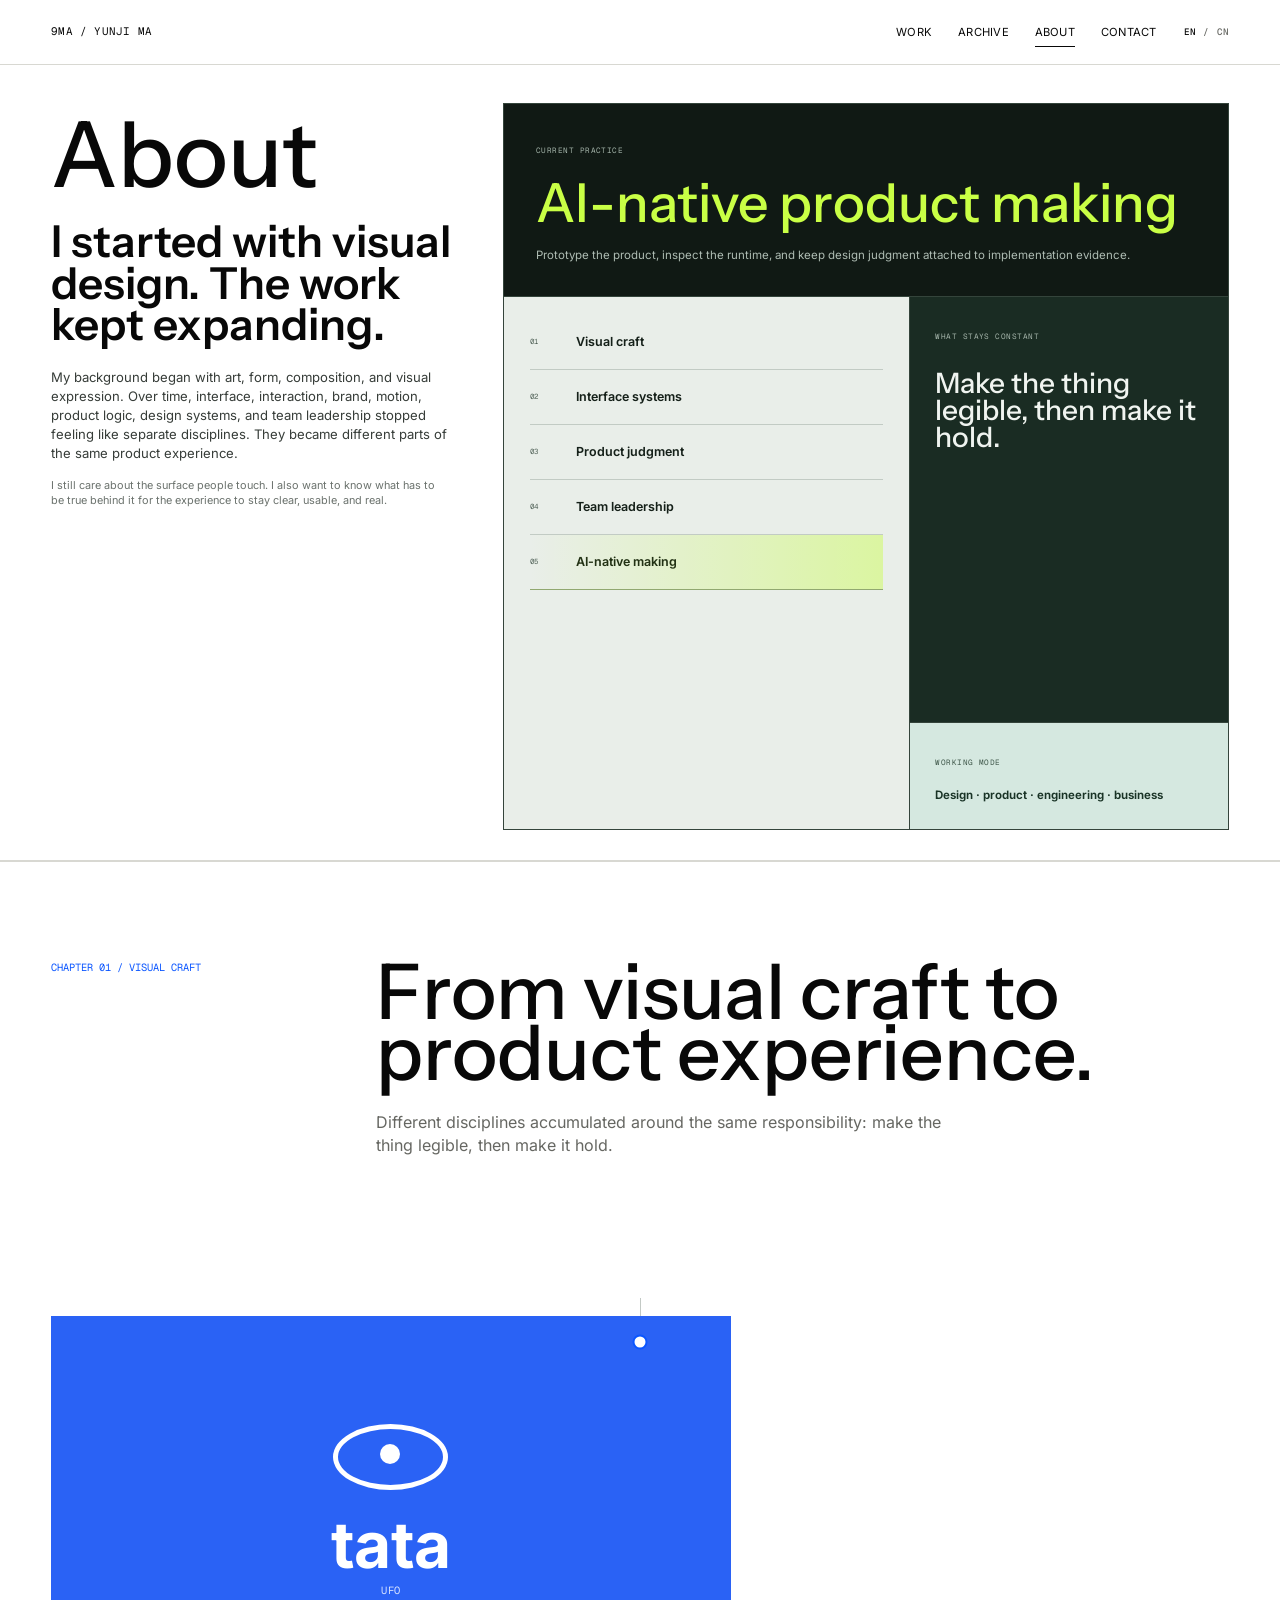
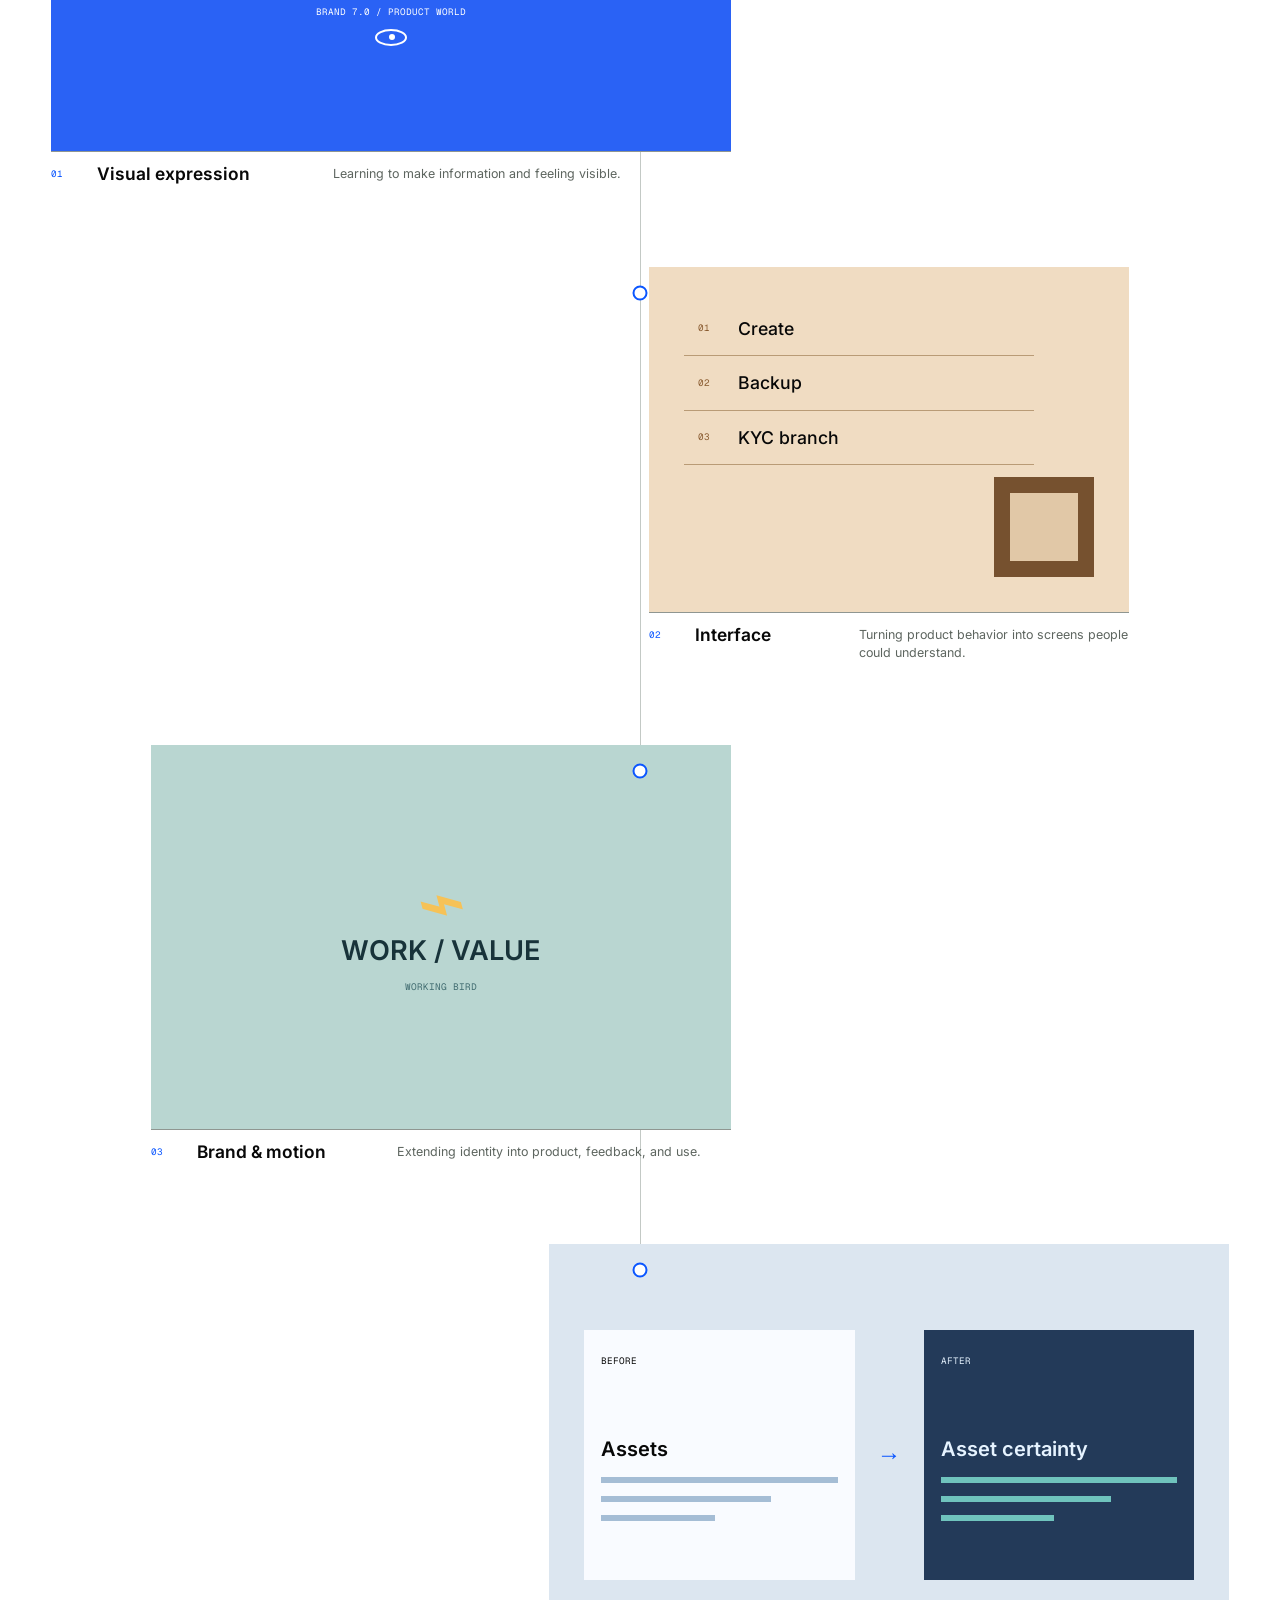
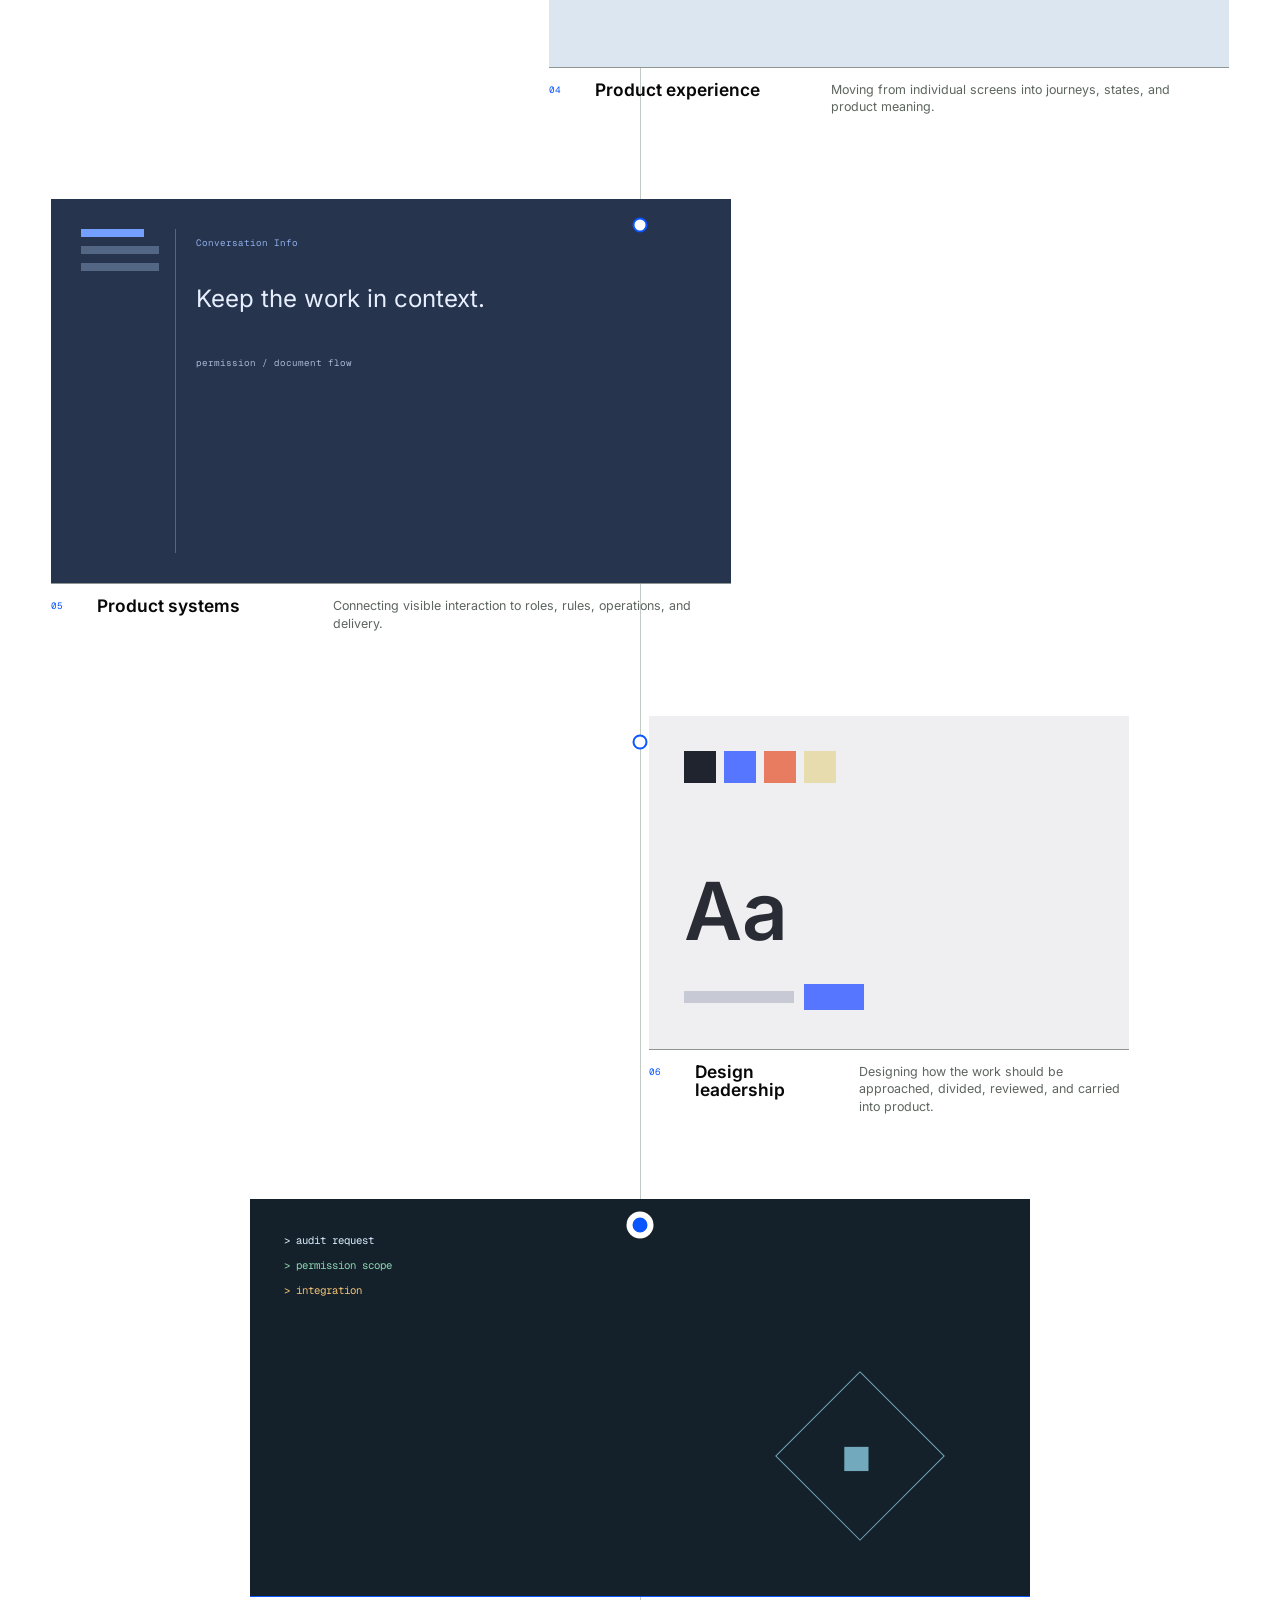
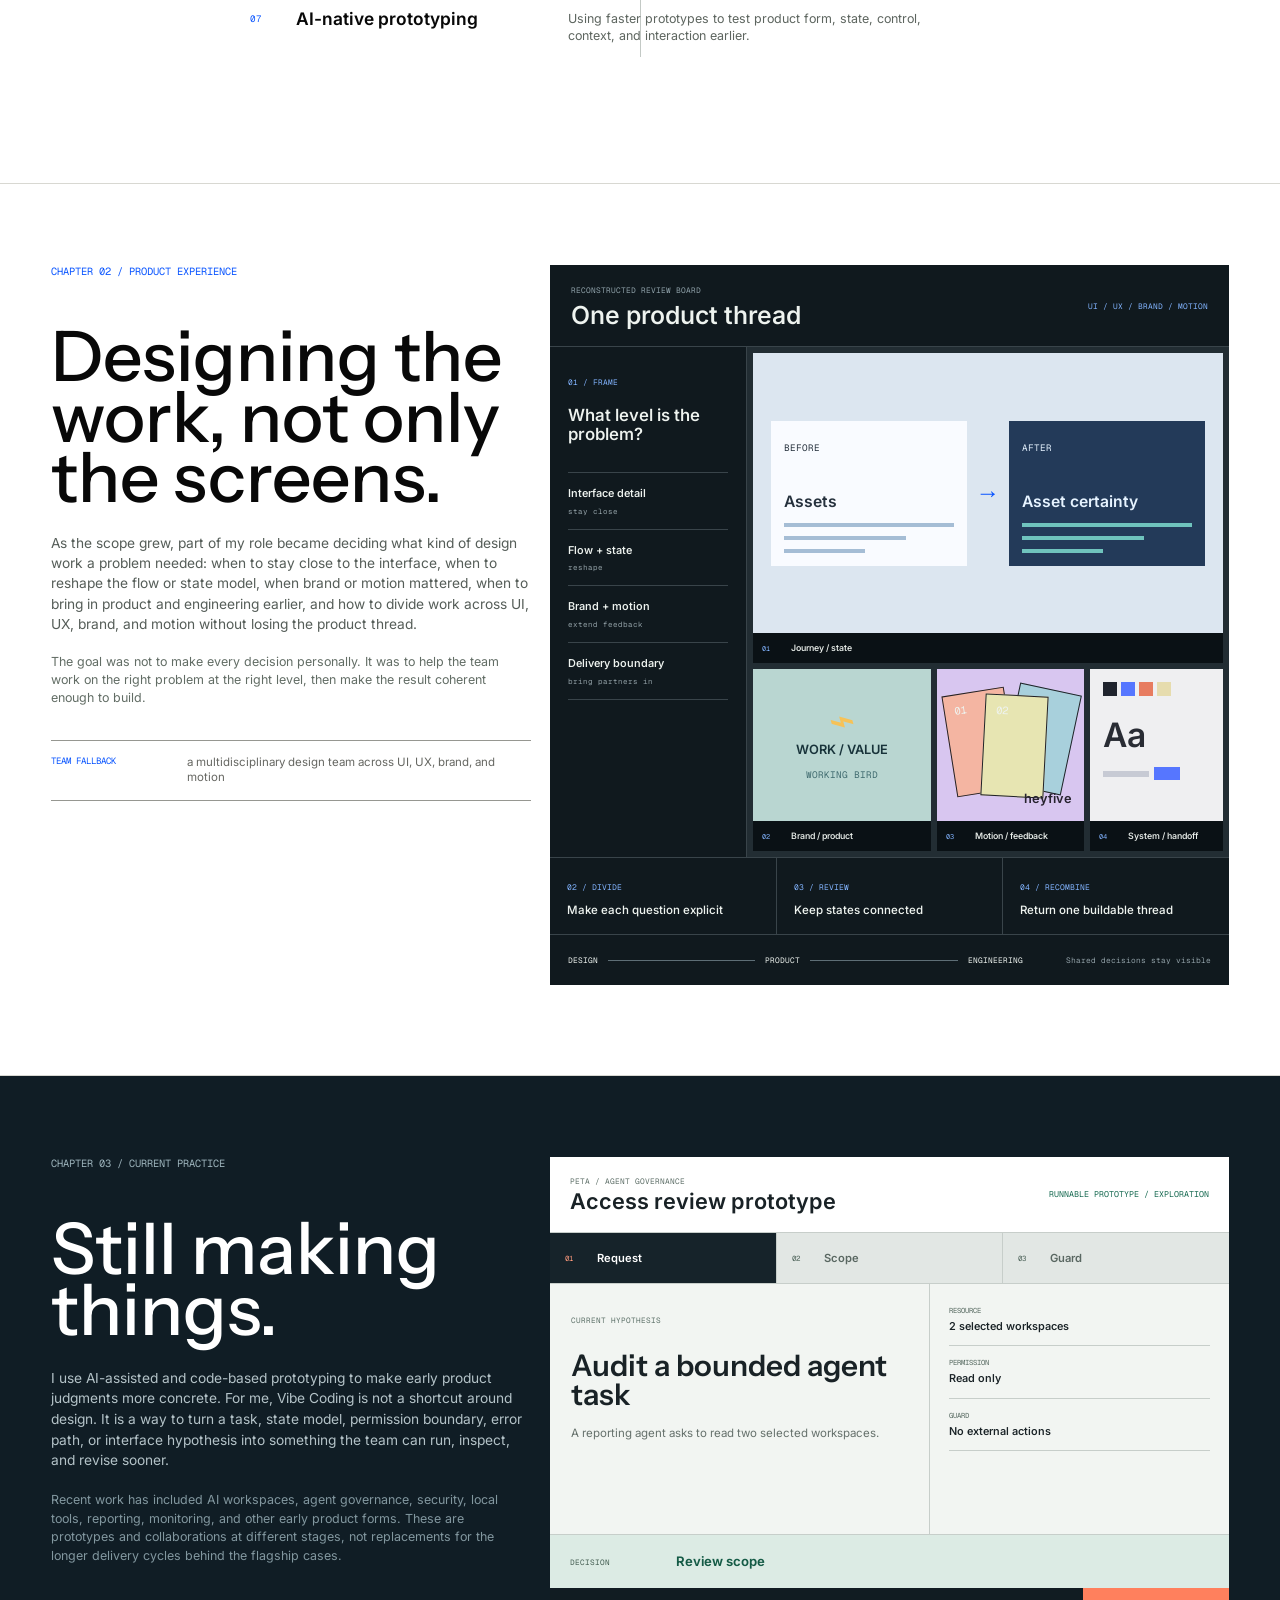
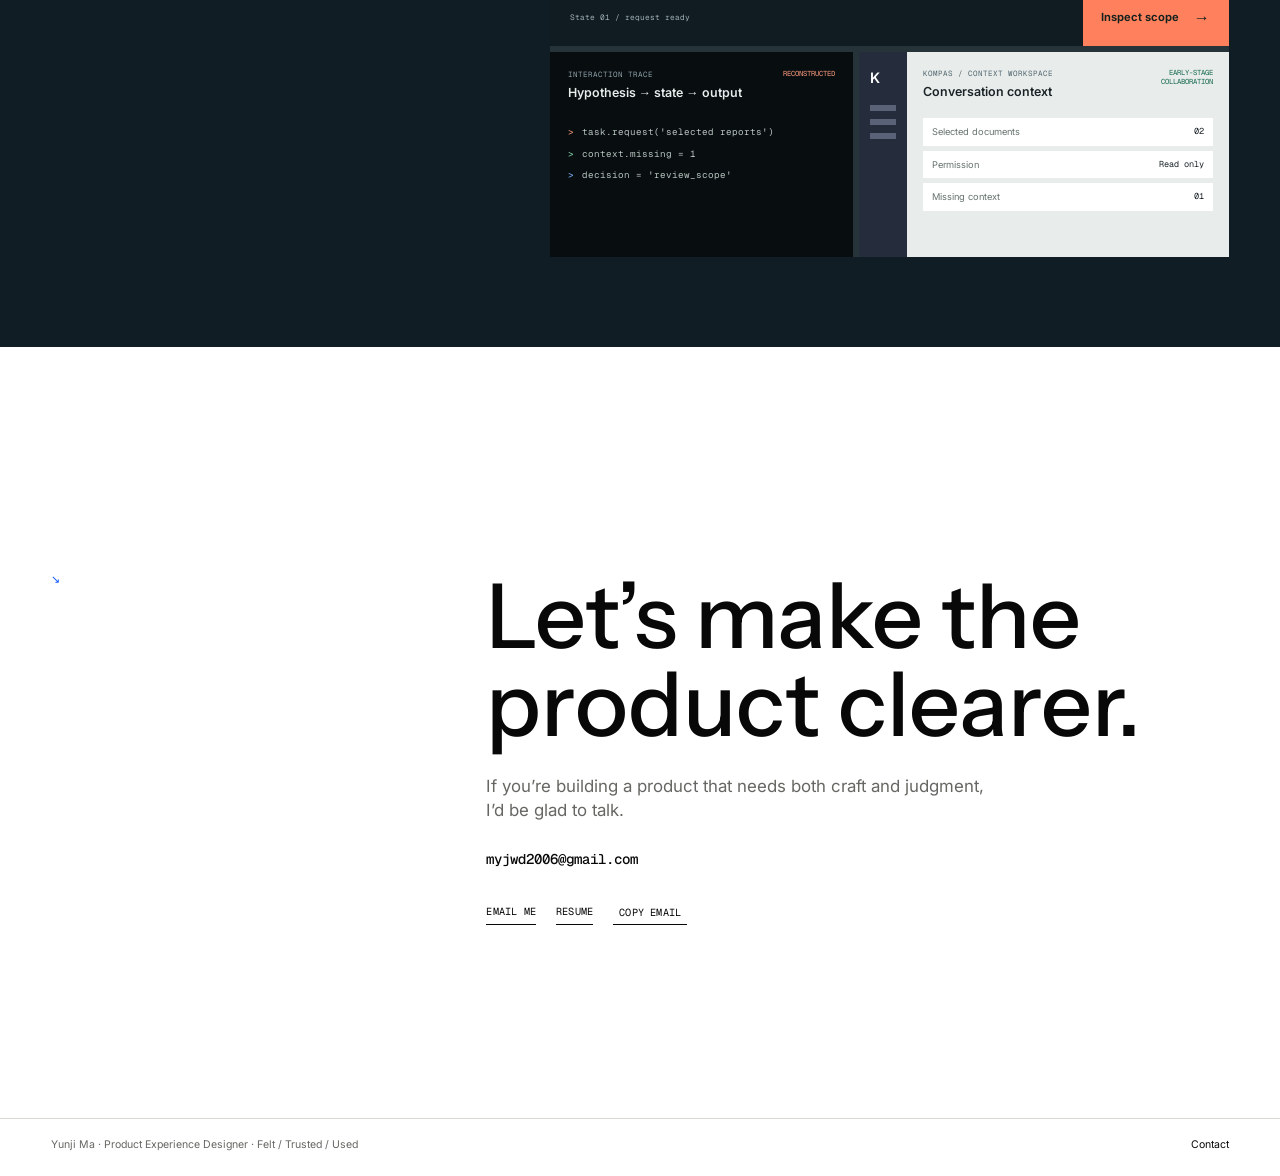
==== next/about/index.html @ ad6a9fe7 "Publish portfolio redesign preview under next" ====
<!DOCTYPE html><html lang="en" dir="ltr" data-site-locale="en"> <head><meta charset="UTF-8"><meta name="viewport" content="width=device-width, initial-scale=1"><meta name="theme-color" content="#f7f7f4"><link rel="icon" type="image/svg+xml" href="/next/favicon.svg"><meta name="description" content="From visual design to product experience, design leadership, and AI-assisted prototyping."><meta property="og:title" content="About — Yunji Ma"><meta property="og:description" content="From visual design to product experience, design leadership, and AI-assisted prototyping."><meta property="og:type" content="website"><title>About — Yunji Ma</title><style>@font-face{font-family:Instrument Sans Variable;font-style:normal;font-display:swap;font-weight:400 700;src:url(/next/_astro/instrument-sans-latin-ext-wght-normal.B5bTHO_g.woff2)format("woff2-variations");unicode-range:U+100-2BA,U+2BD-2C5,U+2C7-2CC,U+2CE-2D7,U+2DD-2FF,U+304,U+308,U+329,U+1D00-1DBF,U+1E00-1E9F,U+1EF2-1EFF,U+2020,U+20A0-20AB,U+20AD-20C0,U+2113,U+2C60-2C7F,U+A720-A7FF}@font-face{font-family:Instrument Sans Variable;font-style:normal;font-display:swap;font-weight:400 700;src:url(/next/_astro/instrument-sans-latin-wght-normal.BbzFLZTg.woff2)format("woff2-variations");unicode-range:U+??,U+131,U+152-153,U+2BB-2BC,U+2C6,U+2DA,U+2DC,U+304,U+308,U+329,U+2000-206F,U+20AC,U+2122,U+2191,U+2193,U+2212,U+2215,U+FEFF,U+FFFD}@font-face{font-family:Inter Variable;font-style:normal;font-display:swap;font-weight:100 900;src:url(/next/_astro/inter-cyrillic-ext-wght-normal.BOeWTOD4.woff2)format("woff2-variations");unicode-range:U+460-52F,U+1C80-1C8A,U+20B4,U+2DE0-2DFF,U+A640-A69F,U+FE2E-FE2F}@font-face{font-family:Inter Variable;font-style:normal;font-display:swap;font-weight:100 900;src:url(/next/_astro/inter-cyrillic-wght-normal.DqGufNeO.woff2)format("woff2-variations");unicode-range:U+301,U+400-45F,U+490-491,U+4B0-4B1,U+2116}@font-face{font-family:Inter Variable;font-style:normal;font-display:swap;font-weight:100 900;src:url(/next/_astro/inter-greek-ext-wght-normal.DlzME5K_.woff2)format("woff2-variations");unicode-range:U+1F??}@font-face{font-family:Inter Variable;font-style:normal;font-display:swap;font-weight:100 900;src:url(/next/_astro/inter-greek-wght-normal.CkhJZR-_.woff2)format("woff2-variations");unicode-range:U+370-377,U+37A-37F,U+384-38A,U+38C,U+38E-3A1,U+3A3-3FF}@font-face{font-family:Inter Variable;font-style:normal;font-display:swap;font-weight:100 900;src:url(/next/_astro/inter-vietnamese-wght-normal.CBcvBZtf.woff2)format("woff2-variations");unicode-range:U+102-103,U+110-111,U+128-129,U+168-169,U+1A0-1A1,U+1AF-1B0,U+300-301,U+303-304,U+308-309,U+323,U+329,U+1EA0-1EF9,U+20AB}@font-face{font-family:Inter Variable;font-style:normal;font-display:swap;font-weight:100 900;src:url(/next/_astro/inter-latin-ext-wght-normal.DO1Apj_S.woff2)format("woff2-variations");unicode-range:U+100-2BA,U+2BD-2C5,U+2C7-2CC,U+2CE-2D7,U+2DD-2FF,U+304,U+308,U+329,U+1D00-1DBF,U+1E00-1E9F,U+1EF2-1EFF,U+2020,U+20A0-20AB,U+20AD-20C0,U+2113,U+2C60-2C7F,U+A720-A7FF}@font-face{font-family:Inter Variable;font-style:normal;font-display:swap;font-weight:100 900;src:url(/next/_astro/inter-latin-wght-normal.Dx4kXJAl.woff2)format("woff2-variations");unicode-range:U+??,U+131,U+152-153,U+2BB-2BC,U+2C6,U+2DA,U+2DC,U+304,U+308,U+329,U+2000-206F,U+20AC,U+2122,U+2191,U+2193,U+2212,U+2215,U+FEFF,U+FFFD}
</style><link rel="stylesheet" href="/next/_astro/SiteLayout.B_uNse9B.css"></head> <body class="page page--about theme--about" data-route="about"> <a class="skip-link" href="#main-content">Skip to content</a> <header class="site-nav" data-nav> <div class="nav-inner"> <a class="nav-brand" href="/next/" data-i18n="common.brand">9MA / Yunji Ma</a> <nav class="nav-links" aria-label="Primary navigation"> <a href="/next/" data-i18n="common.nav.work"> Work </a><a href="/next/archive" data-i18n="common.nav.archive"> Archive </a><a href="/next/about" class="is-active" aria-current="page" data-i18n="common.nav.about"> About </a><a href="/next/#contact" data-i18n="common.nav.contact"> Contact </a> </nav> <div class="nav-tools"> <div class="locale-switch" role="group" aria-label="Language" data-i18n-aria-label="common.actions.language"> <button type="button" data-locale="en" aria-pressed="true" aria-label="EN · Switch to English" data-i18n-aria-label="common.actions.switchToEnglish">EN</button> <span aria-hidden="true">/</span> <button type="button" data-locale="cn" aria-pressed="false" aria-label="CN · Switch to Chinese" data-i18n-aria-label="common.actions.switchToChinese">CN</button> </div> <button class="menu-toggle" type="button" aria-expanded="false" aria-controls="mobile-menu" aria-label="Open menu" data-menu-toggle data-i18n-aria-label="common.actions.openMenu"> <span></span><span></span> </button> </div> </div> <div class="mobile-menu" id="mobile-menu" hidden data-mobile-menu> <nav aria-label="Mobile navigation"> <a href="/next/" data-i18n="common.nav.work">Work</a><a href="/next/archive" data-i18n="common.nav.archive">Archive</a><a href="/next/about" data-i18n="common.nav.about">About</a><a href="/next/#contact" data-i18n="common.nav.contact">Contact</a> </nav> </div> </header> <main id="main-content">  <header class="about-opening about-opening--evidence"> <div class="about-opening-title"> <h1 data-i18n="about.opening.title"><span class data-i18n="about.opening.title">About</span></h1> </div> <div class="about-opening-copy"> <h2 data-i18n="about.opening.headline">I started with visual design. The work kept expanding.</h2> <p data-i18n="about.opening.body">My background began with art, form, composition, and visual expression. Over time, interface, interaction, brand, motion, product logic, design systems, and team leadership stopped feeling like separate disciplines. They became different parts of the same product experience.</p> <p data-i18n="about.opening.secondary">I still care about the surface people touch. I also want to know what has to be true behind it for the experience to stay clear, usable, and real.</p> </div> <div class="about-opening-art about-practice-map" aria-label="Practice evolution and current working focus"> <header> <span data-recon-label data-recon-en="CURRENT PRACTICE" data-recon-cn="当前实践">CURRENT PRACTICE</span> <strong data-recon-label data-recon-en="AI-native product making" data-recon-cn="AI 原生产品实践">AI-native product making</strong> <p data-recon-label data-recon-en="Prototype the product, inspect the runtime, and keep design judgment attached to implementation evidence." data-recon-cn="把产品做成可运行原型，在真实 runtime 中检查，并让设计判断始终连接到实现证据。">Prototype the product, inspect the runtime, and keep design judgment attached to implementation evidence.</p> </header> <ol class="about-practice-axis"> <li><span>01</span><b data-recon-label data-recon-en="Visual craft" data-recon-cn="视觉工艺">Visual craft</b></li> <li><span>02</span><b data-recon-label data-recon-en="Interface systems" data-recon-cn="界面系统">Interface systems</b></li> <li><span>03</span><b data-recon-label data-recon-en="Product judgment" data-recon-cn="产品判断">Product judgment</b></li> <li><span>04</span><b data-recon-label data-recon-en="Team leadership" data-recon-cn="团队协作">Team leadership</b></li> <li><span>05</span><b data-recon-label data-recon-en="AI-native making" data-recon-cn="AI 原生实践">AI-native making</b></li> </ol> <section class="about-practice-constant"><span data-recon-label data-recon-en="WHAT STAYS CONSTANT" data-recon-cn="始终不变的部分">WHAT STAYS CONSTANT</span><strong data-recon-label data-recon-en="Make the thing legible, then make it hold." data-recon-cn="先让事情变得清楚，再让它真正成立。">Make the thing legible, then make it hold.</strong></section> <section class="about-practice-collaboration"><span data-recon-label data-recon-en="WORKING MODE" data-recon-cn="工作方式">WORKING MODE</span><p data-recon-label data-recon-en="Design · product · engineering · business" data-recon-cn="设计 · 产品 · 工程 · 业务">Design · product · engineering · business</p></section> </div> </header> <section class="about-chapter about-path-chapter" aria-labelledby="about-path-title" data-evidence-id="ABOUT-E01-VISUAL-CRAFT" data-priority="P1"> <div class="about-chapter-label" data-recon-label data-recon-en="Chapter 01 / Visual craft" data-recon-cn="第 01 章 / 视觉工艺">Chapter 01 / Visual craft</div> <div class="about-path-intro"> <h2 id="about-path-title" data-i18n="about.path.headline">From visual craft to product experience.</h2> <p data-recon-label data-recon-en="Different disciplines accumulated around the same responsibility: make the thing legible, then make it hold." data-recon-cn="不同能力最终汇聚到同一个责任：先让事情变得清楚，再让它真正成立。">Different disciplines accumulated around the same responsibility: make the thing legible, then make it hold.</p> </div> <ol class="about-path-sequence" aria-label="Design path" tabindex="0"> <li class="about-path-step about-path-step--expression" data-about-path-step> <figure class="about-path-figure" data-evidence-id="ABOUT-PATH-01" data-priority="P1"> <div class="about-path-media"> <div class="archive-visual archive-visual--tata"><div class="tata-sun"></div><div class="tata-wordmark">tata<span>UFO</span></div><div class="tata-caption">brand 7.0 / product world</div><div class="tata-eye"></div></div>          </div> <figcaption class="about-path-caption"> <span>01</span> <strong data-i18n="about.path.nodes.0.title">Visual expression</strong> <p data-i18n="about.path.nodes.0.line">Learning to make information and feeling visible.</p> </figcaption> </figure> </li><li class="about-path-step about-path-step--interface" data-about-path-step> <figure class="about-path-figure" data-evidence-id="ABOUT-PATH-02" data-priority="P1"> <div class="about-path-media">    <div class="archive-visual archive-visual--acorn"><div class="acorn-step"><span>01</span><b>Create</b></div><div class="acorn-step"><span>02</span><b>Backup</b></div><div class="acorn-step"><span>03</span><b>KYC branch</b></div><div class="acorn-qr"></div></div>       </div> <figcaption class="about-path-caption"> <span>02</span> <strong data-i18n="about.path.nodes.1.title">Interface</strong> <p data-i18n="about.path.nodes.1.line">Turning product behavior into screens people could understand.</p> </figcaption> </figure> </li><li class="about-path-step about-path-step--brand" data-about-path-step> <figure class="about-path-figure" data-evidence-id="ABOUT-PATH-03" data-priority="P1"> <div class="about-path-media">     <div class="archive-visual archive-visual--workbox"><div class="bird-shape">⌁</div><strong>WORK / VALUE</strong><small>Working Bird</small></div>      </div> <figcaption class="about-path-caption"> <span>03</span> <strong data-i18n="about.path.nodes.2.title">Brand &amp; motion</strong> <p data-i18n="about.path.nodes.2.line">Extending identity into product, feedback, and use.</p> </figcaption> </figure> </li><li class="about-path-step about-path-step--experience" data-about-path-step> <figure class="about-path-figure" data-evidence-id="ABOUT-PATH-04" data-priority="P1"> <div class="about-path-media">   <div class="archive-visual archive-visual--tigris"><div class="tigris-panel tigris-panel--before"><span>BEFORE</span><b>Assets</b><i></i><i></i><i></i></div><div class="tigris-arrow">→</div><div class="tigris-panel tigris-panel--after"><span>AFTER</span><b>Asset certainty</b><i></i><i></i><i></i></div></div>        </div> <figcaption class="about-path-caption"> <span>04</span> <strong data-i18n="about.path.nodes.3.title">Product experience</strong> <p data-i18n="about.path.nodes.3.line">Moving from individual screens into journeys, states, and product meaning.</p> </figcaption> </figure> </li><li class="about-path-step about-path-step--systems" data-about-path-step> <figure class="about-path-figure" data-evidence-id="ABOUT-PATH-05" data-priority="P1"> <div class="about-path-media">         <div class="archive-visual archive-visual--kompas"><aside><i></i><i></i><i></i></aside><div><span>Conversation Info</span><p>Keep the work in context.</p><b>permission / document flow</b></div></div>  </div> <figcaption class="about-path-caption"> <span>05</span> <strong data-i18n="about.path.nodes.4.title">Product systems</strong> <p data-i18n="about.path.nodes.4.line">Connecting visible interaction to roles, rules, operations, and delivery.</p> </figcaption> </figure> </li><li class="about-path-step about-path-step--leadership" data-about-path-step> <figure class="about-path-figure" data-evidence-id="ABOUT-PATH-06" data-priority="P1"> <div class="about-path-media">        <div class="archive-visual archive-visual--ds"><div class="ds-swatches"><i></i><i></i><i></i><i></i></div><strong>Aa</strong><div class="ds-component"><span></span><b></b></div></div>   </div> <figcaption class="about-path-caption"> <span>06</span> <strong data-i18n="about.path.nodes.5.title">Design leadership</strong> <p data-i18n="about.path.nodes.5.line">Designing how the work should be approached, divided, reviewed, and carried into product.</p> </figcaption> </figure> </li><li class="about-path-step about-path-step--prototype" data-about-path-step> <figure class="about-path-figure" data-evidence-id="ABOUT-PATH-07" data-priority="P1"> <div class="about-path-media">          <div class="archive-visual archive-visual--peta"><div class="peta-code"><span>&gt; audit request</span><span>&gt; permission scope</span><span>&gt; integration</span></div><div class="peta-shield">◆</div></div> </div> <figcaption class="about-path-caption"> <span>07</span> <strong data-i18n="about.path.nodes.6.title">AI-native prototyping</strong> <p data-i18n="about.path.nodes.6.line">Using faster prototypes to test product form, state, control, context, and interaction earlier.</p> </figcaption> </figure> </li> </ol> </section> <section class="about-chapter about-leadership-chapter" aria-labelledby="about-leadership-title" data-evidence-id="ABOUT-E02-PRODUCT-LEADERSHIP" data-priority="P1"> <div class="about-chapter-label" data-recon-label data-recon-en="Chapter 02 / Product experience" data-recon-cn="第 02 章 / 产品体验">Chapter 02 / Product experience</div> <div class="about-leadership-copy"> <h2 id="about-leadership-title" data-i18n="about.leadership.headline">Designing the work, not only the screens.</h2> <p data-i18n="about.leadership.body">As the scope grew, part of my role became deciding what kind of design work a problem needed: when to stay close to the interface, when to reshape the flow or state model, when brand or motion mattered, when to bring in product and engineering earlier, and how to divide work across UI, UX, brand, and motion without losing the product thread.</p> <p data-i18n="about.leadership.secondary">The goal was not to make every decision personally. It was to help the team work on the right problem at the right level, then make the result coherent enough to build.</p> <div class="about-leadership-note"><span data-recon-label data-recon-en="TEAM FALLBACK" data-recon-cn="团队说明">TEAM FALLBACK</span><p data-i18n="about.leadership.teamFallback">a multidisciplinary design team across UI, UX, brand, and motion</p></div> </div> <figure class="about-leadership-board" aria-labelledby="about-leadership-board-title" data-evidence-id="ABOUT-LEADERSHIP-BOARD" data-priority="P1"> <figcaption class="leadership-board-head"> <span data-recon-label data-recon-en="Reconstructed review board" data-recon-cn="重构评审工作台">Reconstructed review board</span> <strong id="about-leadership-board-title" data-recon-label data-recon-en="One product thread" data-recon-cn="一条产品主线">One product thread</strong> <small>UI / UX / BRAND / MOTION</small> </figcaption> <div class="leadership-board-main"> <aside class="leadership-question-levels"> <span data-recon-label data-recon-en="01 / FRAME" data-recon-cn="01 / 界定">01 / FRAME</span> <strong data-recon-label data-recon-en="What level is the problem?" data-recon-cn="问题发生在哪个层级？">What level is the problem?</strong> <ol> <li><b data-recon-label data-recon-en="Interface detail" data-recon-cn="界面细节">Interface detail</b><small data-recon-label data-recon-en="stay close" data-recon-cn="贴近界面">stay close</small></li> <li><b data-recon-label data-recon-en="Flow + state" data-recon-cn="流程与状态">Flow + state</b><small data-recon-label data-recon-en="reshape" data-recon-cn="重新塑造">reshape</small></li> <li><b data-recon-label data-recon-en="Brand + motion" data-recon-cn="品牌与动效">Brand + motion</b><small data-recon-label data-recon-en="extend feedback" data-recon-cn="延展反馈">extend feedback</small></li> <li><b data-recon-label data-recon-en="Delivery boundary" data-recon-cn="交付边界">Delivery boundary</b><small data-recon-label data-recon-en="bring partners in" data-recon-cn="让协作方加入">bring partners in</small></li> </ol> </aside> <div class="leadership-review-canvas" aria-label="Selected reconstructed cross-discipline evidence" tabindex="0"> <figure class="leadership-sample leadership-sample--journey">   <div class="archive-visual archive-visual--tigris"><div class="tigris-panel tigris-panel--before"><span>BEFORE</span><b>Assets</b><i></i><i></i><i></i></div><div class="tigris-arrow">→</div><div class="tigris-panel tigris-panel--after"><span>AFTER</span><b>Asset certainty</b><i></i><i></i><i></i></div></div>        <figcaption> <span>01</span> <strong data-recon-label data-recon-en="Journey / state" data-recon-cn="旅程 / 状态">Journey / state</strong> </figcaption> </figure><figure class="leadership-sample leadership-sample--brand">     <div class="archive-visual archive-visual--workbox"><div class="bird-shape">⌁</div><strong>WORK / VALUE</strong><small>Working Bird</small></div>      <figcaption> <span>02</span> <strong data-recon-label data-recon-en="Brand / product" data-recon-cn="品牌 / 产品">Brand / product</strong> </figcaption> </figure><figure class="leadership-sample leadership-sample--motion">  <div class="archive-visual archive-visual--heyfive"><div class="hf-frame hf-frame--one"><span>01</span></div><div class="hf-frame hf-frame--two"><span>02</span></div><div class="hf-frame hf-frame--three"><span>03</span></div><strong>heyfive</strong></div>         <figcaption> <span>03</span> <strong data-recon-label data-recon-en="Motion / feedback" data-recon-cn="动效 / 反馈">Motion / feedback</strong> </figcaption> </figure><figure class="leadership-sample leadership-sample--system">        <div class="archive-visual archive-visual--ds"><div class="ds-swatches"><i></i><i></i><i></i><i></i></div><strong>Aa</strong><div class="ds-component"><span></span><b></b></div></div>   <figcaption> <span>04</span> <strong data-recon-label data-recon-en="System / handoff" data-recon-cn="系统 / 交付">System / handoff</strong> </figcaption> </figure> </div> </div> <div class="leadership-decision-rail"> <div><span data-recon-label data-recon-en="02 / DIVIDE" data-recon-cn="02 / 拆分">02 / DIVIDE</span><strong data-recon-label data-recon-en="Make each question explicit" data-recon-cn="让每个问题清楚可见">Make each question explicit</strong></div> <div><span data-recon-label data-recon-en="03 / REVIEW" data-recon-cn="03 / 评审">03 / REVIEW</span><strong data-recon-label data-recon-en="Keep states connected" data-recon-cn="保持状态之间的联系">Keep states connected</strong></div> <div><span data-recon-label data-recon-en="04 / RECOMBINE" data-recon-cn="04 / 重组">04 / RECOMBINE</span><strong data-recon-label data-recon-en="Return one buildable thread" data-recon-cn="回到一条可构建主线">Return one buildable thread</strong></div> </div> <div class="leadership-handoff-rail"> <span>DESIGN</span><i></i><span>PRODUCT</span><i></i><span>ENGINEERING</span> <small data-recon-label data-recon-en="Shared decisions stay visible" data-recon-cn="共同决策保持可见">Shared decisions stay visible</small> </div> </figure> </section> <section class="about-chapter about-current about-current-chapter" aria-labelledby="about-current-title" data-evidence-id="ABOUT-E03-CURRENT" data-priority="P1"> <div class="about-chapter-label" data-recon-label data-recon-en="Chapter 03 / Current practice" data-recon-cn="第 03 章 / 当前实践">Chapter 03 / Current practice</div> <div class="about-current-copy"> <h2 id="about-current-title" data-i18n="about.current.headline">Still making things.</h2> <p data-i18n="about.current.body">I use AI-assisted and code-based prototyping to make early product judgments more concrete. For me, Vibe Coding is not a shortcut around design. It is a way to turn a task, state model, permission boundary, error path, or interface hypothesis into something the team can run, inspect, and revise sooner.</p> <p data-i18n="about.current.secondary">Recent work has included AI workspaces, agent governance, security, local tools, reporting, monitoring, and other early product forms. These are prototypes and collaborations at different stages, not replacements for the longer delivery cycles behind the flagship cases.</p> </div> <div class="about-current-lab" data-about-current-root data-prototype-state="request" data-evidence-id="ABOUT-CURRENT-LAB" data-priority="P1"> <section class="current-prototype" aria-labelledby="current-prototype-title"> <header class="current-prototype-head"> <div> <span data-recon-label data-recon-en="PETA / AGENT GOVERNANCE" data-recon-cn="PETA / AGENT 治理">PETA / AGENT GOVERNANCE</span> <strong id="current-prototype-title" data-recon-label data-recon-en="Access review prototype" data-recon-cn="访问审查原型">Access review prototype</strong> </div> <small data-recon-label data-recon-en="RUNNABLE PROTOTYPE / EXPLORATION" data-recon-cn="可运行原型 / 探索阶段">RUNNABLE PROTOTYPE / EXPLORATION</small> </header> <div class="current-prototype-tabs" role="tablist" aria-label="Prototype state"> <button type="button" role="tab" class="is-active" aria-selected="true" aria-controls="about-current-prototype-panel" tabindex="0" data-current-state="request"> <span>01</span> <strong data-recon-label data-recon-en="Request" data-recon-cn="请求">Request</strong> </button><button type="button" role="tab" aria-selected="false" aria-controls="about-current-prototype-panel" tabindex="-1" data-current-state="scope"> <span>02</span> <strong data-recon-label data-recon-en="Scope" data-recon-cn="范围">Scope</strong> </button><button type="button" role="tab" aria-selected="false" aria-controls="about-current-prototype-panel" tabindex="-1" data-current-state="guard"> <span>03</span> <strong data-recon-label data-recon-en="Guard" data-recon-cn="守卫">Guard</strong> </button> </div> <div class="current-prototype-panel" id="about-current-prototype-panel" role="tabpanel" aria-live="polite"> <div class="current-prototype-summary"> <span data-recon-label data-recon-en="CURRENT HYPOTHESIS" data-recon-cn="当前假设">CURRENT HYPOTHESIS</span> <h3 data-current-title>Audit a bounded agent task</h3> <p data-current-body>A reporting agent asks to read two selected workspaces.</p> </div> <dl class="current-prototype-ledger"> <div><dt data-recon-label data-recon-en="RESOURCE" data-recon-cn="资源">RESOURCE</dt><dd data-current-resource>2 selected workspaces</dd></div> <div><dt data-recon-label data-recon-en="PERMISSION" data-recon-cn="权限">PERMISSION</dt><dd data-current-permission>Read only</dd></div> <div><dt data-recon-label data-recon-en="GUARD" data-recon-cn="守卫">GUARD</dt><dd data-current-guard>No external actions</dd></div> </dl> <div class="current-prototype-decision"> <span data-recon-label data-recon-en="DECISION" data-recon-cn="决策">DECISION</span> <strong data-current-verdict>Review scope</strong> </div> </div> <footer class="current-prototype-action"> <span data-current-status data-recon-label data-recon-en="State 01 / request ready" data-recon-cn="状态 01 / 请求就绪">State 01 / request ready</span> <button type="button" data-current-run> <span data-current-action>Inspect scope</span> <b aria-hidden="true">→</b> </button> </footer> </section> <section class="current-trace" aria-labelledby="current-trace-title"> <header> <div><span data-recon-label data-recon-en="INTERACTION TRACE" data-recon-cn="交互轨迹">INTERACTION TRACE</span><strong id="current-trace-title" data-recon-label data-recon-en="Hypothesis → state → output" data-recon-cn="假设 → 状态 → 输出">Hypothesis → state → output</strong></div> <small data-recon-label data-recon-en="RECONSTRUCTED" data-recon-cn="重构证据">RECONSTRUCTED</small> </header> <code> <span data-current-trace="0">task.request(&#39;selected reports&#39;)</span> <span data-current-trace="1">context.missing = 1</span> <span data-current-trace="2">decision = &#39;review_scope&#39;</span> </code> </section> <section class="current-workspace" aria-labelledby="current-workspace-title"> <aside aria-hidden="true"><b>K</b><i></i><i></i><i></i></aside> <div class="current-workspace-main"> <header> <div><span>KOMPAS / CONTEXT WORKSPACE</span><strong id="current-workspace-title" data-recon-label data-recon-en="Conversation context" data-recon-cn="对话上下文">Conversation context</strong></div> <small data-recon-label data-recon-en="EARLY-STAGE COLLABORATION" data-recon-cn="早期协作">EARLY-STAGE COLLABORATION</small> </header> <dl> <div><dt data-recon-label data-recon-en="Selected documents" data-recon-cn="已选择文档">Selected documents</dt><dd>02</dd></div> <div><dt data-recon-label data-recon-en="Permission" data-recon-cn="权限">Permission</dt><dd data-recon-label data-recon-en="Read only" data-recon-cn="仅可读取">Read only</dd></div> <div><dt data-recon-label data-recon-en="Missing context" data-recon-cn="缺失上下文">Missing context</dt><dd>01</dd></div> </dl> </div> </section> </div> </section> <div class="about-contact"><section class="contact-section" id="contact" aria-labelledby="contact-title"> <div class="contact-mark" aria-hidden="true">↘</div> <div class="contact-content"> <h2 id="contact-title"><span class="contact-title-copy"><span class data-i18n="home.contact.title">Let’s make the product clearer.</span></span><span class="contact-title-narrow-cn" aria-hidden="true"><span>如果这些工作</span><span>与你正在做的</span><span>产品有关，</span><span>欢迎联系我。</span></span></h2> <p><span class data-i18n="home.contact.body">If you’re building a product that needs both craft and judgment, I’d be glad to talk.</span></p> <a class="contact-email-value" href="mailto:myjwd2006@gmail.com" data-contact-email>myjwd2006@gmail.com</a> <div class="contact-actions"> <a class="text-link" href="mailto:myjwd2006@gmail.com" data-contact-email><span class data-i18n="common.actions.emailMe">Email me</span></a> <a class="text-link" href="/next/resume/Yunji-Ma-Resume.pdf" data-resume-link target="_blank" rel="noreferrer"><span class data-i18n="common.actions.resume">Resume</span></a> <button class="text-link" type="button" data-copy-email data-copy-default-en="Copy email" data-copy-default-cn="复制邮箱" data-copy-success-en="Email copied" data-copy-success-cn="邮箱已复制" data-copy-failure-en="Copy unavailable — select the email above" data-copy-failure-cn="无法自动复制，请选择上方邮箱"><span class data-i18n="common.actions.copyEmail">Copy email</span></button> </div> <p class="contact-copy-status" data-copy-status aria-live="polite"></p> </div> </section></div>  </main> <footer class="site-footer"> <div class="footer-inner"> <p data-i18n="home.contact.footer">Yunji Ma · Product Experience Designer · Felt / Trusted / Used</p> <a href="/next/#contact" data-i18n="common.nav.contact">Contact</a> </div> </footer> <script type="module" src="/next/_astro/SiteLayout.astro_astro_type_script_index_0_lang.DCBeWiTB.js"></script></body> </html>
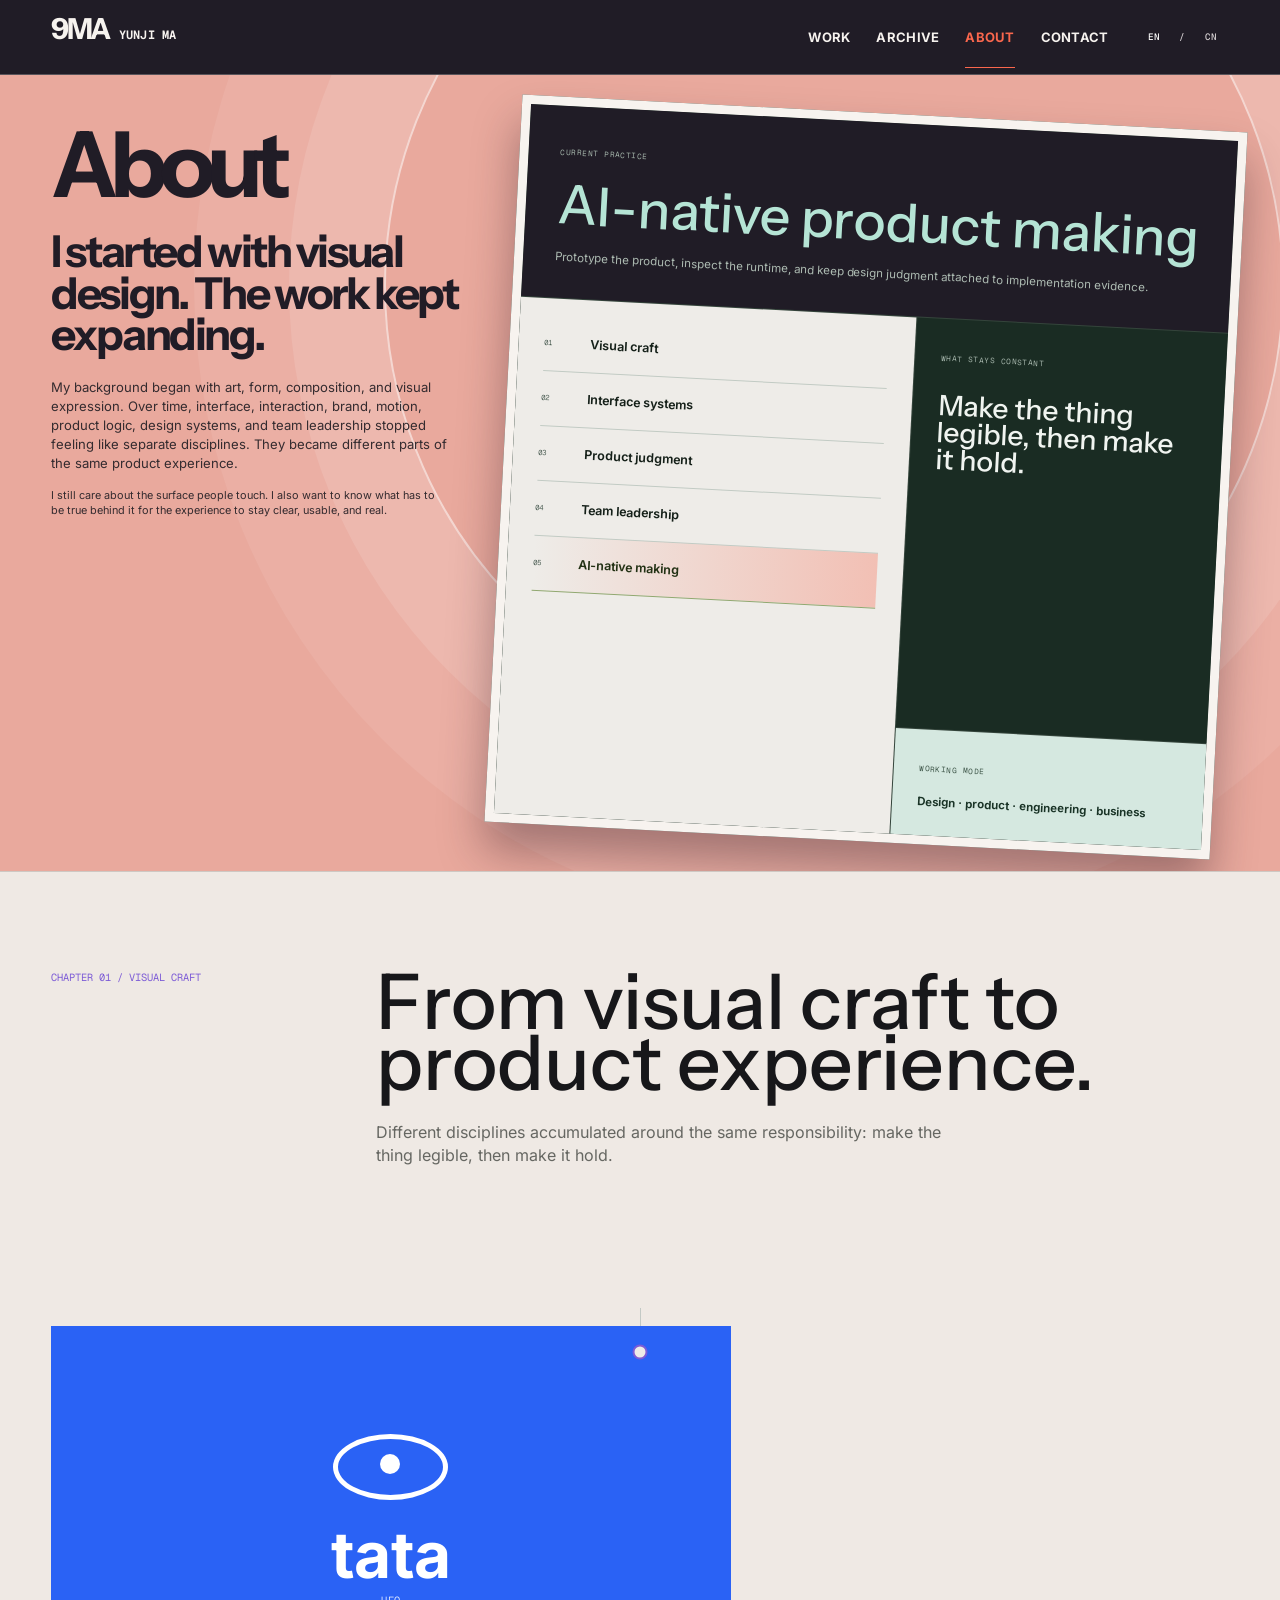
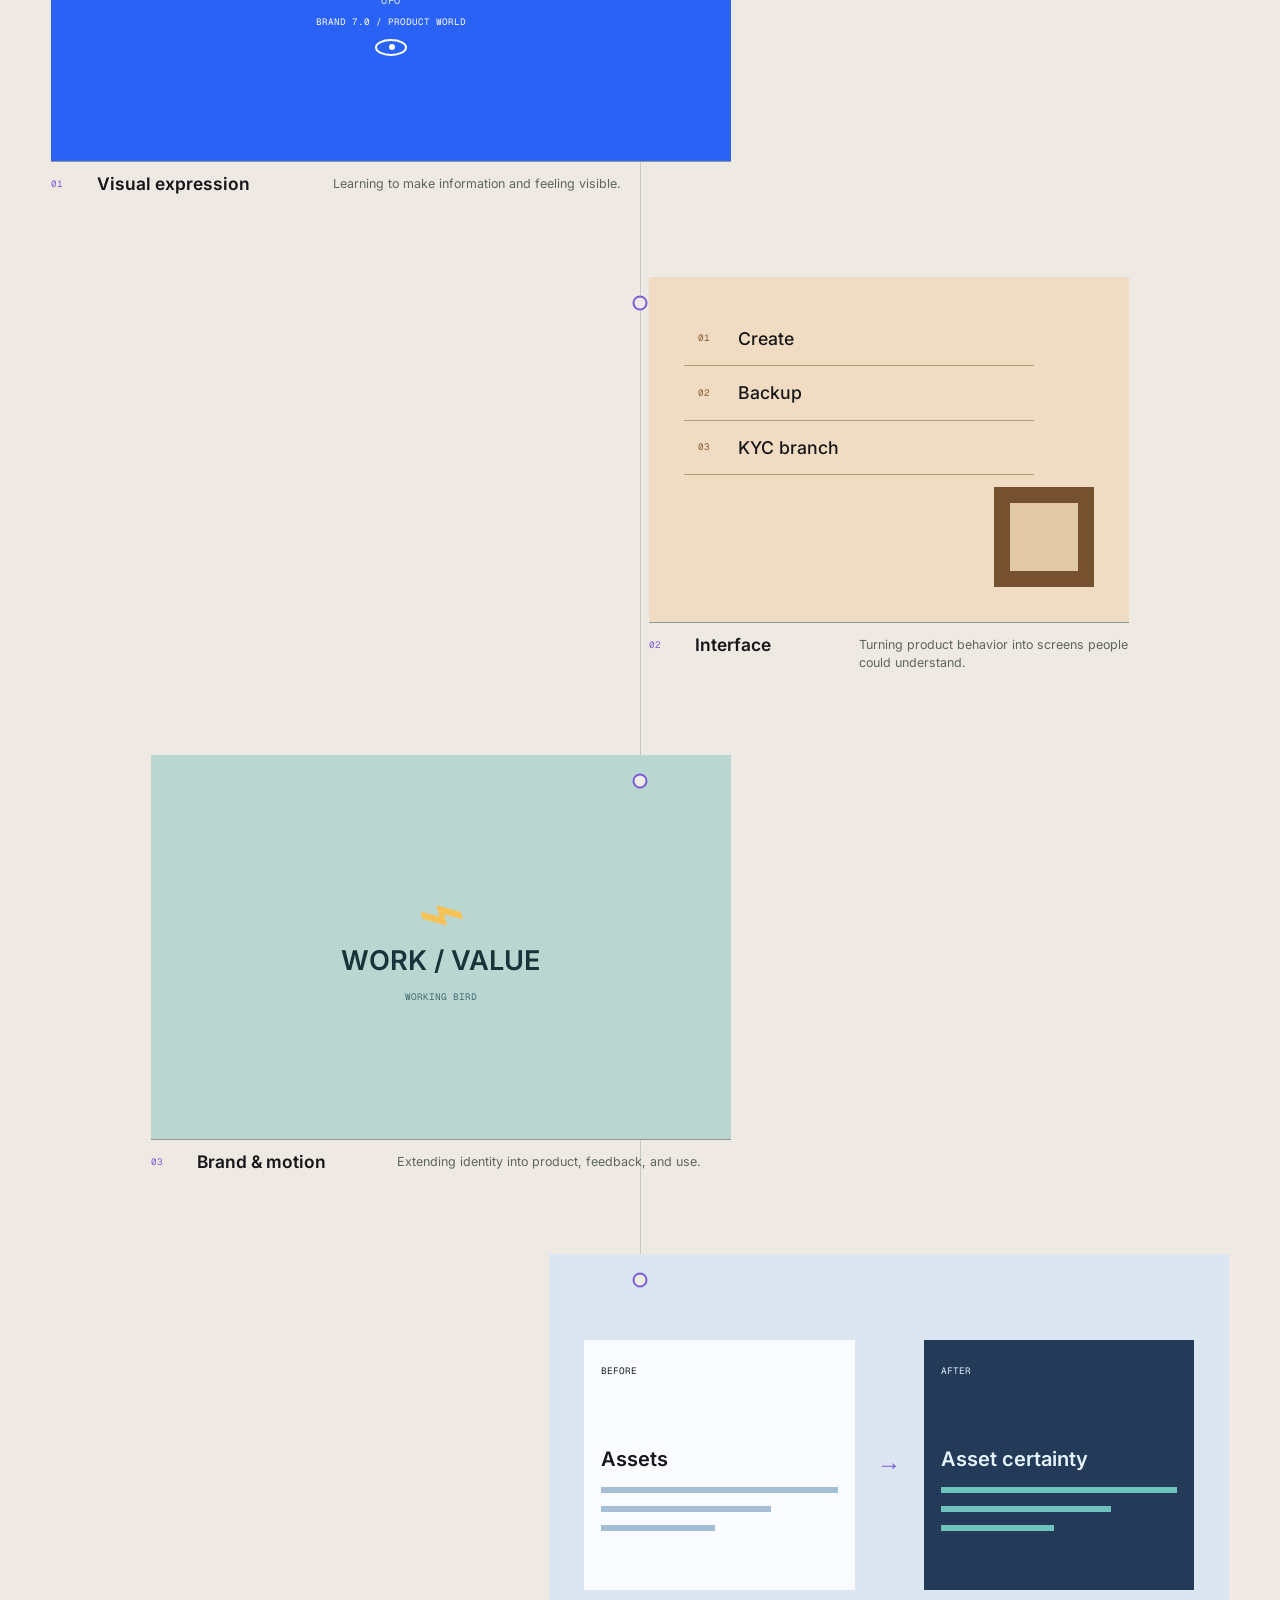
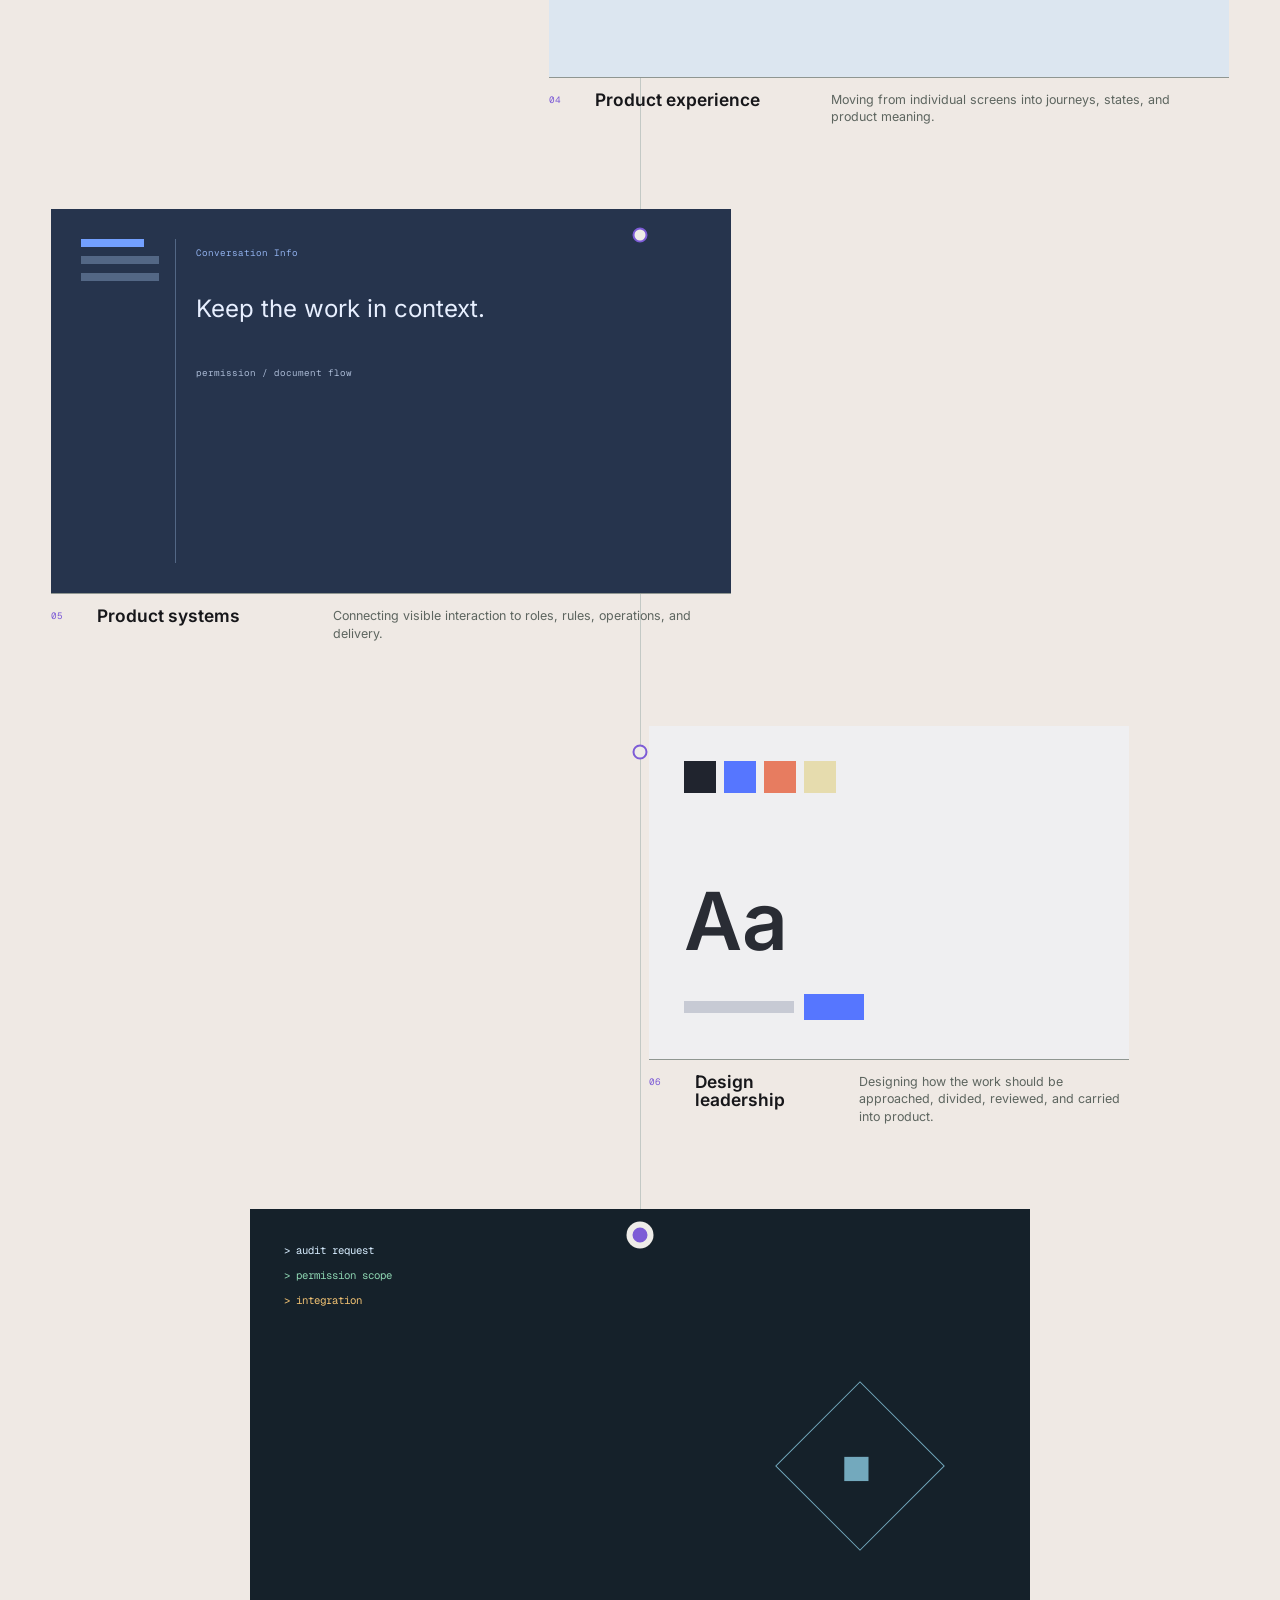
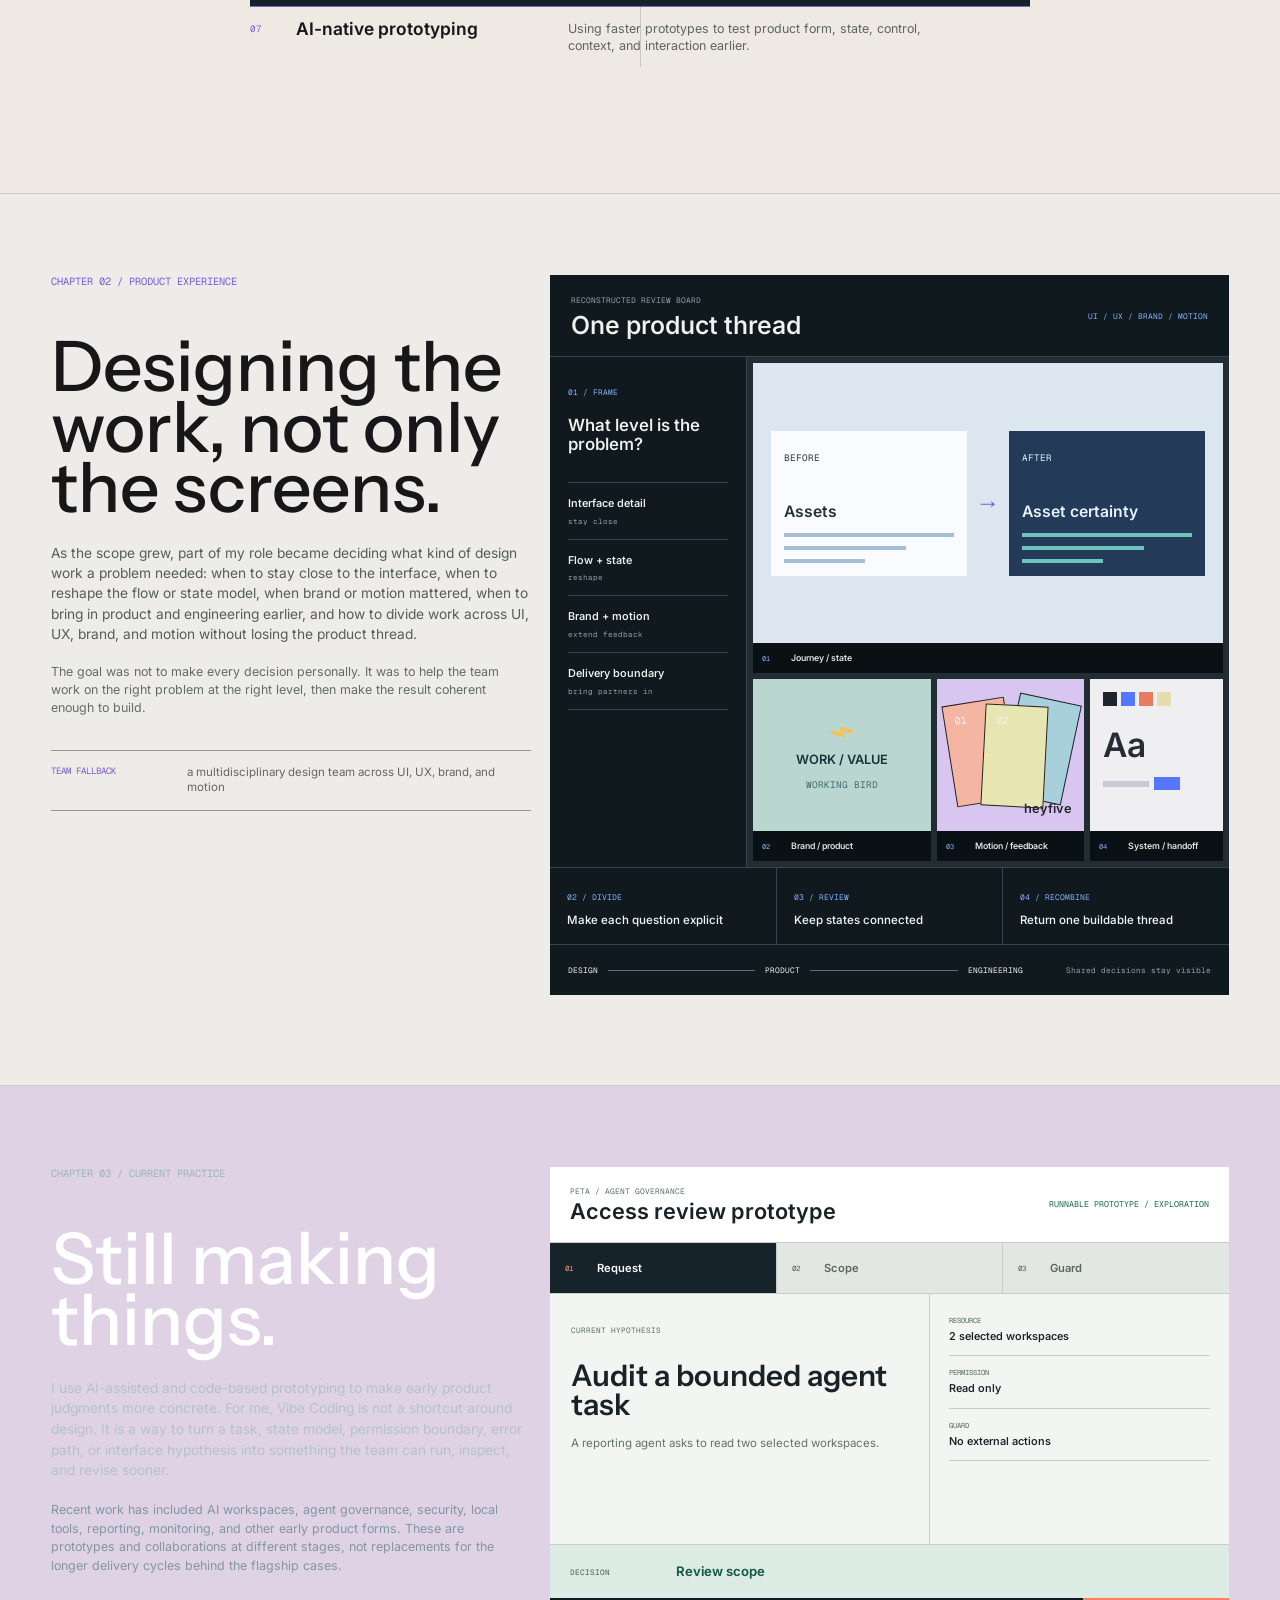
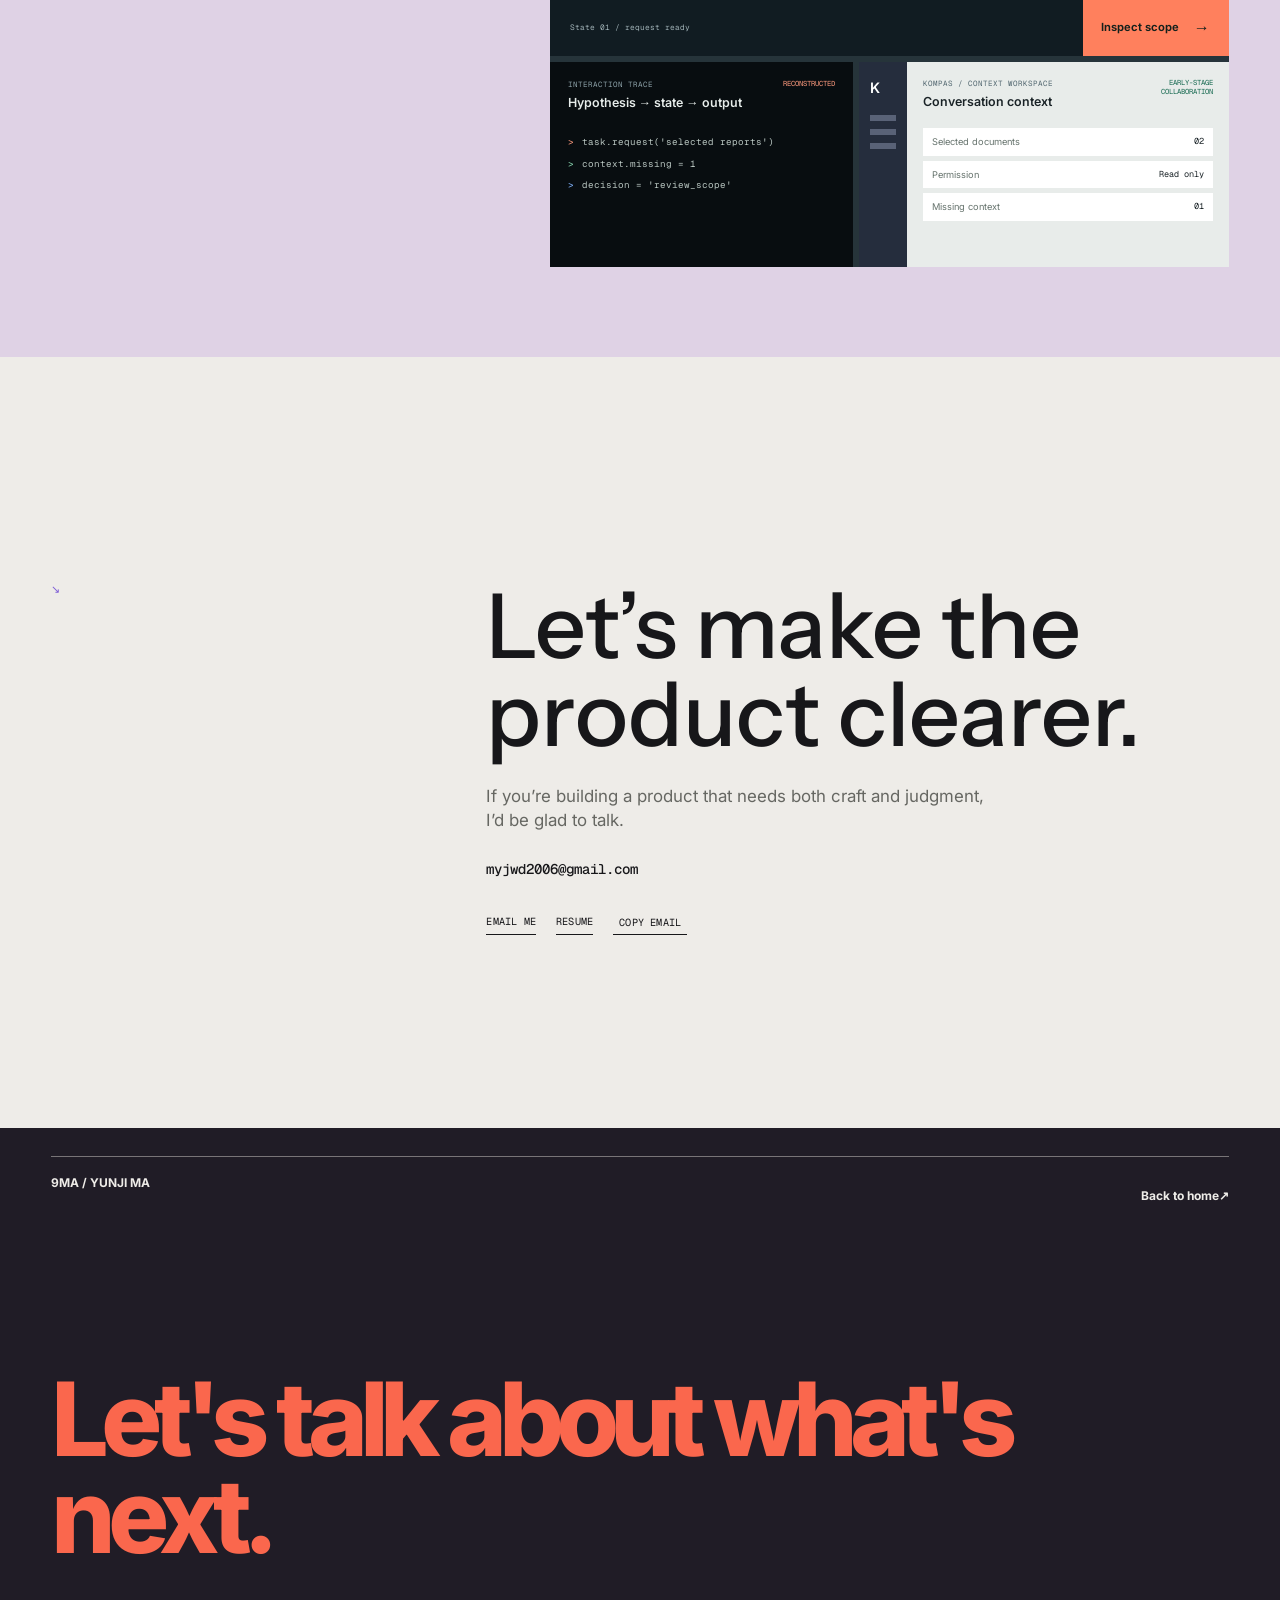
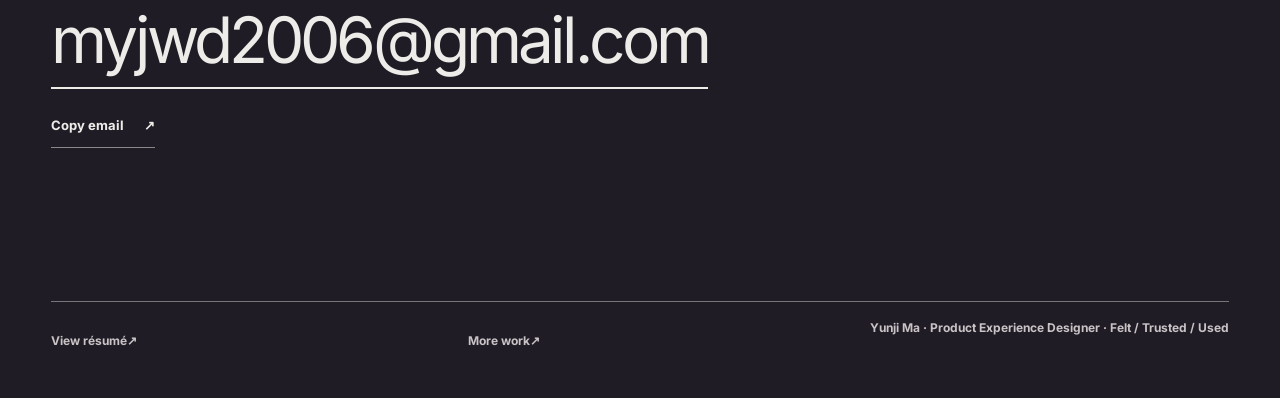
==== commit 69f9afe0: "Publish connected portfolio redesign to next preview" ====
--- a/next/about/index.html
+++ b/next/about/index.html
@@ -1,2 +1,2 @@
-<!DOCTYPE html><html lang="en" dir="ltr" data-site-locale="en"> <head><meta charset="UTF-8"><meta name="viewport" content="width=device-width, initial-scale=1"><meta name="theme-color" content="#f7f7f4"><link rel="icon" type="image/svg+xml" href="/next/favicon.svg"><meta name="description" content="From visual design to product experience, design leadership, and AI-assisted prototyping."><meta property="og:title" content="About — Yunji Ma"><meta property="og:description" content="From visual design to product experience, design leadership, and AI-assisted prototyping."><meta property="og:type" content="website"><title>About — Yunji Ma</title><style>@font-face{font-family:Instrument Sans Variable;font-style:normal;font-display:swap;font-weight:400 700;src:url(/next/_astro/instrument-sans-latin-ext-wght-normal.B5bTHO_g.woff2)format("woff2-variations");unicode-range:U+100-2BA,U+2BD-2C5,U+2C7-2CC,U+2CE-2D7,U+2DD-2FF,U+304,U+308,U+329,U+1D00-1DBF,U+1E00-1E9F,U+1EF2-1EFF,U+2020,U+20A0-20AB,U+20AD-20C0,U+2113,U+2C60-2C7F,U+A720-A7FF}@font-face{font-family:Instrument Sans Variable;font-style:normal;font-display:swap;font-weight:400 700;src:url(/next/_astro/instrument-sans-latin-wght-normal.BbzFLZTg.woff2)format("woff2-variations");unicode-range:U+??,U+131,U+152-153,U+2BB-2BC,U+2C6,U+2DA,U+2DC,U+304,U+308,U+329,U+2000-206F,U+20AC,U+2122,U+2191,U+2193,U+2212,U+2215,U+FEFF,U+FFFD}@font-face{font-family:Inter Variable;font-style:normal;font-display:swap;font-weight:100 900;src:url(/next/_astro/inter-cyrillic-ext-wght-normal.BOeWTOD4.woff2)format("woff2-variations");unicode-range:U+460-52F,U+1C80-1C8A,U+20B4,U+2DE0-2DFF,U+A640-A69F,U+FE2E-FE2F}@font-face{font-family:Inter Variable;font-style:normal;font-display:swap;font-weight:100 900;src:url(/next/_astro/inter-cyrillic-wght-normal.DqGufNeO.woff2)format("woff2-variations");unicode-range:U+301,U+400-45F,U+490-491,U+4B0-4B1,U+2116}@font-face{font-family:Inter Variable;font-style:normal;font-display:swap;font-weight:100 900;src:url(/next/_astro/inter-greek-ext-wght-normal.DlzME5K_.woff2)format("woff2-variations");unicode-range:U+1F??}@font-face{font-family:Inter Variable;font-style:normal;font-display:swap;font-weight:100 900;src:url(/next/_astro/inter-greek-wght-normal.CkhJZR-_.woff2)format("woff2-variations");unicode-range:U+370-377,U+37A-37F,U+384-38A,U+38C,U+38E-3A1,U+3A3-3FF}@font-face{font-family:Inter Variable;font-style:normal;font-display:swap;font-weight:100 900;src:url(/next/_astro/inter-vietnamese-wght-normal.CBcvBZtf.woff2)format("woff2-variations");unicode-range:U+102-103,U+110-111,U+128-129,U+168-169,U+1A0-1A1,U+1AF-1B0,U+300-301,U+303-304,U+308-309,U+323,U+329,U+1EA0-1EF9,U+20AB}@font-face{font-family:Inter Variable;font-style:normal;font-display:swap;font-weight:100 900;src:url(/next/_astro/inter-latin-ext-wght-normal.DO1Apj_S.woff2)format("woff2-variations");unicode-range:U+100-2BA,U+2BD-2C5,U+2C7-2CC,U+2CE-2D7,U+2DD-2FF,U+304,U+308,U+329,U+1D00-1DBF,U+1E00-1E9F,U+1EF2-1EFF,U+2020,U+20A0-20AB,U+20AD-20C0,U+2113,U+2C60-2C7F,U+A720-A7FF}@font-face{font-family:Inter Variable;font-style:normal;font-display:swap;font-weight:100 900;src:url(/next/_astro/inter-latin-wght-normal.Dx4kXJAl.woff2)format("woff2-variations");unicode-range:U+??,U+131,U+152-153,U+2BB-2BC,U+2C6,U+2DA,U+2DC,U+304,U+308,U+329,U+2000-206F,U+20AC,U+2122,U+2191,U+2193,U+2212,U+2215,U+FEFF,U+FFFD}
-</style><link rel="stylesheet" href="/next/_astro/SiteLayout.B_uNse9B.css"></head> <body class="page page--about theme--about" data-route="about"> <a class="skip-link" href="#main-content">Skip to content</a> <header class="site-nav" data-nav> <div class="nav-inner"> <a class="nav-brand" href="/next/" data-i18n="common.brand">9MA / Yunji Ma</a> <nav class="nav-links" aria-label="Primary navigation"> <a href="/next/" data-i18n="common.nav.work"> Work </a><a href="/next/archive" data-i18n="common.nav.archive"> Archive </a><a href="/next/about" class="is-active" aria-current="page" data-i18n="common.nav.about"> About </a><a href="/next/#contact" data-i18n="common.nav.contact"> Contact </a> </nav> <div class="nav-tools"> <div class="locale-switch" role="group" aria-label="Language" data-i18n-aria-label="common.actions.language"> <button type="button" data-locale="en" aria-pressed="true" aria-label="EN · Switch to English" data-i18n-aria-label="common.actions.switchToEnglish">EN</button> <span aria-hidden="true">/</span> <button type="button" data-locale="cn" aria-pressed="false" aria-label="CN · Switch to Chinese" data-i18n-aria-label="common.actions.switchToChinese">CN</button> </div> <button class="menu-toggle" type="button" aria-expanded="false" aria-controls="mobile-menu" aria-label="Open menu" data-menu-toggle data-i18n-aria-label="common.actions.openMenu"> <span></span><span></span> </button> </div> </div> <div class="mobile-menu" id="mobile-menu" hidden data-mobile-menu> <nav aria-label="Mobile navigation"> <a href="/next/" data-i18n="common.nav.work">Work</a><a href="/next/archive" data-i18n="common.nav.archive">Archive</a><a href="/next/about" data-i18n="common.nav.about">About</a><a href="/next/#contact" data-i18n="common.nav.contact">Contact</a> </nav> </div> </header> <main id="main-content">  <header class="about-opening about-opening--evidence"> <div class="about-opening-title"> <h1 data-i18n="about.opening.title"><span class data-i18n="about.opening.title">About</span></h1> </div> <div class="about-opening-copy"> <h2 data-i18n="about.opening.headline">I started with visual design. The work kept expanding.</h2> <p data-i18n="about.opening.body">My background began with art, form, composition, and visual expression. Over time, interface, interaction, brand, motion, product logic, design systems, and team leadership stopped feeling like separate disciplines. They became different parts of the same product experience.</p> <p data-i18n="about.opening.secondary">I still care about the surface people touch. I also want to know what has to be true behind it for the experience to stay clear, usable, and real.</p> </div> <div class="about-opening-art about-practice-map" aria-label="Practice evolution and current working focus"> <header> <span data-recon-label data-recon-en="CURRENT PRACTICE" data-recon-cn="当前实践">CURRENT PRACTICE</span> <strong data-recon-label data-recon-en="AI-native product making" data-recon-cn="AI 原生产品实践">AI-native product making</strong> <p data-recon-label data-recon-en="Prototype the product, inspect the runtime, and keep design judgment attached to implementation evidence." data-recon-cn="把产品做成可运行原型，在真实 runtime 中检查，并让设计判断始终连接到实现证据。">Prototype the product, inspect the runtime, and keep design judgment attached to implementation evidence.</p> </header> <ol class="about-practice-axis"> <li><span>01</span><b data-recon-label data-recon-en="Visual craft" data-recon-cn="视觉工艺">Visual craft</b></li> <li><span>02</span><b data-recon-label data-recon-en="Interface systems" data-recon-cn="界面系统">Interface systems</b></li> <li><span>03</span><b data-recon-label data-recon-en="Product judgment" data-recon-cn="产品判断">Product judgment</b></li> <li><span>04</span><b data-recon-label data-recon-en="Team leadership" data-recon-cn="团队协作">Team leadership</b></li> <li><span>05</span><b data-recon-label data-recon-en="AI-native making" data-recon-cn="AI 原生实践">AI-native making</b></li> </ol> <section class="about-practice-constant"><span data-recon-label data-recon-en="WHAT STAYS CONSTANT" data-recon-cn="始终不变的部分">WHAT STAYS CONSTANT</span><strong data-recon-label data-recon-en="Make the thing legible, then make it hold." data-recon-cn="先让事情变得清楚，再让它真正成立。">Make the thing legible, then make it hold.</strong></section> <section class="about-practice-collaboration"><span data-recon-label data-recon-en="WORKING MODE" data-recon-cn="工作方式">WORKING MODE</span><p data-recon-label data-recon-en="Design · product · engineering · business" data-recon-cn="设计 · 产品 · 工程 · 业务">Design · product · engineering · business</p></section> </div> </header> <section class="about-chapter about-path-chapter" aria-labelledby="about-path-title" data-evidence-id="ABOUT-E01-VISUAL-CRAFT" data-priority="P1"> <div class="about-chapter-label" data-recon-label data-recon-en="Chapter 01 / Visual craft" data-recon-cn="第 01 章 / 视觉工艺">Chapter 01 / Visual craft</div> <div class="about-path-intro"> <h2 id="about-path-title" data-i18n="about.path.headline">From visual craft to product experience.</h2> <p data-recon-label data-recon-en="Different disciplines accumulated around the same responsibility: make the thing legible, then make it hold." data-recon-cn="不同能力最终汇聚到同一个责任：先让事情变得清楚，再让它真正成立。">Different disciplines accumulated around the same responsibility: make the thing legible, then make it hold.</p> </div> <ol class="about-path-sequence" aria-label="Design path" tabindex="0"> <li class="about-path-step about-path-step--expression" data-about-path-step> <figure class="about-path-figure" data-evidence-id="ABOUT-PATH-01" data-priority="P1"> <div class="about-path-media"> <div class="archive-visual archive-visual--tata"><div class="tata-sun"></div><div class="tata-wordmark">tata<span>UFO</span></div><div class="tata-caption">brand 7.0 / product world</div><div class="tata-eye"></div></div>          </div> <figcaption class="about-path-caption"> <span>01</span> <strong data-i18n="about.path.nodes.0.title">Visual expression</strong> <p data-i18n="about.path.nodes.0.line">Learning to make information and feeling visible.</p> </figcaption> </figure> </li><li class="about-path-step about-path-step--interface" data-about-path-step> <figure class="about-path-figure" data-evidence-id="ABOUT-PATH-02" data-priority="P1"> <div class="about-path-media">    <div class="archive-visual archive-visual--acorn"><div class="acorn-step"><span>01</span><b>Create</b></div><div class="acorn-step"><span>02</span><b>Backup</b></div><div class="acorn-step"><span>03</span><b>KYC branch</b></div><div class="acorn-qr"></div></div>       </div> <figcaption class="about-path-caption"> <span>02</span> <strong data-i18n="about.path.nodes.1.title">Interface</strong> <p data-i18n="about.path.nodes.1.line">Turning product behavior into screens people could understand.</p> </figcaption> </figure> </li><li class="about-path-step about-path-step--brand" data-about-path-step> <figure class="about-path-figure" data-evidence-id="ABOUT-PATH-03" data-priority="P1"> <div class="about-path-media">     <div class="archive-visual archive-visual--workbox"><div class="bird-shape">⌁</div><strong>WORK / VALUE</strong><small>Working Bird</small></div>      </div> <figcaption class="about-path-caption"> <span>03</span> <strong data-i18n="about.path.nodes.2.title">Brand &amp; motion</strong> <p data-i18n="about.path.nodes.2.line">Extending identity into product, feedback, and use.</p> </figcaption> </figure> </li><li class="about-path-step about-path-step--experience" data-about-path-step> <figure class="about-path-figure" data-evidence-id="ABOUT-PATH-04" data-priority="P1"> <div class="about-path-media">   <div class="archive-visual archive-visual--tigris"><div class="tigris-panel tigris-panel--before"><span>BEFORE</span><b>Assets</b><i></i><i></i><i></i></div><div class="tigris-arrow">→</div><div class="tigris-panel tigris-panel--after"><span>AFTER</span><b>Asset certainty</b><i></i><i></i><i></i></div></div>        </div> <figcaption class="about-path-caption"> <span>04</span> <strong data-i18n="about.path.nodes.3.title">Product experience</strong> <p data-i18n="about.path.nodes.3.line">Moving from individual screens into journeys, states, and product meaning.</p> </figcaption> </figure> </li><li class="about-path-step about-path-step--systems" data-about-path-step> <figure class="about-path-figure" data-evidence-id="ABOUT-PATH-05" data-priority="P1"> <div class="about-path-media">         <div class="archive-visual archive-visual--kompas"><aside><i></i><i></i><i></i></aside><div><span>Conversation Info</span><p>Keep the work in context.</p><b>permission / document flow</b></div></div>  </div> <figcaption class="about-path-caption"> <span>05</span> <strong data-i18n="about.path.nodes.4.title">Product systems</strong> <p data-i18n="about.path.nodes.4.line">Connecting visible interaction to roles, rules, operations, and delivery.</p> </figcaption> </figure> </li><li class="about-path-step about-path-step--leadership" data-about-path-step> <figure class="about-path-figure" data-evidence-id="ABOUT-PATH-06" data-priority="P1"> <div class="about-path-media">        <div class="archive-visual archive-visual--ds"><div class="ds-swatches"><i></i><i></i><i></i><i></i></div><strong>Aa</strong><div class="ds-component"><span></span><b></b></div></div>   </div> <figcaption class="about-path-caption"> <span>06</span> <strong data-i18n="about.path.nodes.5.title">Design leadership</strong> <p data-i18n="about.path.nodes.5.line">Designing how the work should be approached, divided, reviewed, and carried into product.</p> </figcaption> </figure> </li><li class="about-path-step about-path-step--prototype" data-about-path-step> <figure class="about-path-figure" data-evidence-id="ABOUT-PATH-07" data-priority="P1"> <div class="about-path-media">          <div class="archive-visual archive-visual--peta"><div class="peta-code"><span>&gt; audit request</span><span>&gt; permission scope</span><span>&gt; integration</span></div><div class="peta-shield">◆</div></div> </div> <figcaption class="about-path-caption"> <span>07</span> <strong data-i18n="about.path.nodes.6.title">AI-native prototyping</strong> <p data-i18n="about.path.nodes.6.line">Using faster prototypes to test product form, state, control, context, and interaction earlier.</p> </figcaption> </figure> </li> </ol> </section> <section class="about-chapter about-leadership-chapter" aria-labelledby="about-leadership-title" data-evidence-id="ABOUT-E02-PRODUCT-LEADERSHIP" data-priority="P1"> <div class="about-chapter-label" data-recon-label data-recon-en="Chapter 02 / Product experience" data-recon-cn="第 02 章 / 产品体验">Chapter 02 / Product experience</div> <div class="about-leadership-copy"> <h2 id="about-leadership-title" data-i18n="about.leadership.headline">Designing the work, not only the screens.</h2> <p data-i18n="about.leadership.body">As the scope grew, part of my role became deciding what kind of design work a problem needed: when to stay close to the interface, when to reshape the flow or state model, when brand or motion mattered, when to bring in product and engineering earlier, and how to divide work across UI, UX, brand, and motion without losing the product thread.</p> <p data-i18n="about.leadership.secondary">The goal was not to make every decision personally. It was to help the team work on the right problem at the right level, then make the result coherent enough to build.</p> <div class="about-leadership-note"><span data-recon-label data-recon-en="TEAM FALLBACK" data-recon-cn="团队说明">TEAM FALLBACK</span><p data-i18n="about.leadership.teamFallback">a multidisciplinary design team across UI, UX, brand, and motion</p></div> </div> <figure class="about-leadership-board" aria-labelledby="about-leadership-board-title" data-evidence-id="ABOUT-LEADERSHIP-BOARD" data-priority="P1"> <figcaption class="leadership-board-head"> <span data-recon-label data-recon-en="Reconstructed review board" data-recon-cn="重构评审工作台">Reconstructed review board</span> <strong id="about-leadership-board-title" data-recon-label data-recon-en="One product thread" data-recon-cn="一条产品主线">One product thread</strong> <small>UI / UX / BRAND / MOTION</small> </figcaption> <div class="leadership-board-main"> <aside class="leadership-question-levels"> <span data-recon-label data-recon-en="01 / FRAME" data-recon-cn="01 / 界定">01 / FRAME</span> <strong data-recon-label data-recon-en="What level is the problem?" data-recon-cn="问题发生在哪个层级？">What level is the problem?</strong> <ol> <li><b data-recon-label data-recon-en="Interface detail" data-recon-cn="界面细节">Interface detail</b><small data-recon-label data-recon-en="stay close" data-recon-cn="贴近界面">stay close</small></li> <li><b data-recon-label data-recon-en="Flow + state" data-recon-cn="流程与状态">Flow + state</b><small data-recon-label data-recon-en="reshape" data-recon-cn="重新塑造">reshape</small></li> <li><b data-recon-label data-recon-en="Brand + motion" data-recon-cn="品牌与动效">Brand + motion</b><small data-recon-label data-recon-en="extend feedback" data-recon-cn="延展反馈">extend feedback</small></li> <li><b data-recon-label data-recon-en="Delivery boundary" data-recon-cn="交付边界">Delivery boundary</b><small data-recon-label data-recon-en="bring partners in" data-recon-cn="让协作方加入">bring partners in</small></li> </ol> </aside> <div class="leadership-review-canvas" aria-label="Selected reconstructed cross-discipline evidence" tabindex="0"> <figure class="leadership-sample leadership-sample--journey">   <div class="archive-visual archive-visual--tigris"><div class="tigris-panel tigris-panel--before"><span>BEFORE</span><b>Assets</b><i></i><i></i><i></i></div><div class="tigris-arrow">→</div><div class="tigris-panel tigris-panel--after"><span>AFTER</span><b>Asset certainty</b><i></i><i></i><i></i></div></div>        <figcaption> <span>01</span> <strong data-recon-label data-recon-en="Journey / state" data-recon-cn="旅程 / 状态">Journey / state</strong> </figcaption> </figure><figure class="leadership-sample leadership-sample--brand">     <div class="archive-visual archive-visual--workbox"><div class="bird-shape">⌁</div><strong>WORK / VALUE</strong><small>Working Bird</small></div>      <figcaption> <span>02</span> <strong data-recon-label data-recon-en="Brand / product" data-recon-cn="品牌 / 产品">Brand / product</strong> </figcaption> </figure><figure class="leadership-sample leadership-sample--motion">  <div class="archive-visual archive-visual--heyfive"><div class="hf-frame hf-frame--one"><span>01</span></div><div class="hf-frame hf-frame--two"><span>02</span></div><div class="hf-frame hf-frame--three"><span>03</span></div><strong>heyfive</strong></div>         <figcaption> <span>03</span> <strong data-recon-label data-recon-en="Motion / feedback" data-recon-cn="动效 / 反馈">Motion / feedback</strong> </figcaption> </figure><figure class="leadership-sample leadership-sample--system">        <div class="archive-visual archive-visual--ds"><div class="ds-swatches"><i></i><i></i><i></i><i></i></div><strong>Aa</strong><div class="ds-component"><span></span><b></b></div></div>   <figcaption> <span>04</span> <strong data-recon-label data-recon-en="System / handoff" data-recon-cn="系统 / 交付">System / handoff</strong> </figcaption> </figure> </div> </div> <div class="leadership-decision-rail"> <div><span data-recon-label data-recon-en="02 / DIVIDE" data-recon-cn="02 / 拆分">02 / DIVIDE</span><strong data-recon-label data-recon-en="Make each question explicit" data-recon-cn="让每个问题清楚可见">Make each question explicit</strong></div> <div><span data-recon-label data-recon-en="03 / REVIEW" data-recon-cn="03 / 评审">03 / REVIEW</span><strong data-recon-label data-recon-en="Keep states connected" data-recon-cn="保持状态之间的联系">Keep states connected</strong></div> <div><span data-recon-label data-recon-en="04 / RECOMBINE" data-recon-cn="04 / 重组">04 / RECOMBINE</span><strong data-recon-label data-recon-en="Return one buildable thread" data-recon-cn="回到一条可构建主线">Return one buildable thread</strong></div> </div> <div class="leadership-handoff-rail"> <span>DESIGN</span><i></i><span>PRODUCT</span><i></i><span>ENGINEERING</span> <small data-recon-label data-recon-en="Shared decisions stay visible" data-recon-cn="共同决策保持可见">Shared decisions stay visible</small> </div> </figure> </section> <section class="about-chapter about-current about-current-chapter" aria-labelledby="about-current-title" data-evidence-id="ABOUT-E03-CURRENT" data-priority="P1"> <div class="about-chapter-label" data-recon-label data-recon-en="Chapter 03 / Current practice" data-recon-cn="第 03 章 / 当前实践">Chapter 03 / Current practice</div> <div class="about-current-copy"> <h2 id="about-current-title" data-i18n="about.current.headline">Still making things.</h2> <p data-i18n="about.current.body">I use AI-assisted and code-based prototyping to make early product judgments more concrete. For me, Vibe Coding is not a shortcut around design. It is a way to turn a task, state model, permission boundary, error path, or interface hypothesis into something the team can run, inspect, and revise sooner.</p> <p data-i18n="about.current.secondary">Recent work has included AI workspaces, agent governance, security, local tools, reporting, monitoring, and other early product forms. These are prototypes and collaborations at different stages, not replacements for the longer delivery cycles behind the flagship cases.</p> </div> <div class="about-current-lab" data-about-current-root data-prototype-state="request" data-evidence-id="ABOUT-CURRENT-LAB" data-priority="P1"> <section class="current-prototype" aria-labelledby="current-prototype-title"> <header class="current-prototype-head"> <div> <span data-recon-label data-recon-en="PETA / AGENT GOVERNANCE" data-recon-cn="PETA / AGENT 治理">PETA / AGENT GOVERNANCE</span> <strong id="current-prototype-title" data-recon-label data-recon-en="Access review prototype" data-recon-cn="访问审查原型">Access review prototype</strong> </div> <small data-recon-label data-recon-en="RUNNABLE PROTOTYPE / EXPLORATION" data-recon-cn="可运行原型 / 探索阶段">RUNNABLE PROTOTYPE / EXPLORATION</small> </header> <div class="current-prototype-tabs" role="tablist" aria-label="Prototype state"> <button type="button" role="tab" class="is-active" aria-selected="true" aria-controls="about-current-prototype-panel" tabindex="0" data-current-state="request"> <span>01</span> <strong data-recon-label data-recon-en="Request" data-recon-cn="请求">Request</strong> </button><button type="button" role="tab" aria-selected="false" aria-controls="about-current-prototype-panel" tabindex="-1" data-current-state="scope"> <span>02</span> <strong data-recon-label data-recon-en="Scope" data-recon-cn="范围">Scope</strong> </button><button type="button" role="tab" aria-selected="false" aria-controls="about-current-prototype-panel" tabindex="-1" data-current-state="guard"> <span>03</span> <strong data-recon-label data-recon-en="Guard" data-recon-cn="守卫">Guard</strong> </button> </div> <div class="current-prototype-panel" id="about-current-prototype-panel" role="tabpanel" aria-live="polite"> <div class="current-prototype-summary"> <span data-recon-label data-recon-en="CURRENT HYPOTHESIS" data-recon-cn="当前假设">CURRENT HYPOTHESIS</span> <h3 data-current-title>Audit a bounded agent task</h3> <p data-current-body>A reporting agent asks to read two selected workspaces.</p> </div> <dl class="current-prototype-ledger"> <div><dt data-recon-label data-recon-en="RESOURCE" data-recon-cn="资源">RESOURCE</dt><dd data-current-resource>2 selected workspaces</dd></div> <div><dt data-recon-label data-recon-en="PERMISSION" data-recon-cn="权限">PERMISSION</dt><dd data-current-permission>Read only</dd></div> <div><dt data-recon-label data-recon-en="GUARD" data-recon-cn="守卫">GUARD</dt><dd data-current-guard>No external actions</dd></div> </dl> <div class="current-prototype-decision"> <span data-recon-label data-recon-en="DECISION" data-recon-cn="决策">DECISION</span> <strong data-current-verdict>Review scope</strong> </div> </div> <footer class="current-prototype-action"> <span data-current-status data-recon-label data-recon-en="State 01 / request ready" data-recon-cn="状态 01 / 请求就绪">State 01 / request ready</span> <button type="button" data-current-run> <span data-current-action>Inspect scope</span> <b aria-hidden="true">→</b> </button> </footer> </section> <section class="current-trace" aria-labelledby="current-trace-title"> <header> <div><span data-recon-label data-recon-en="INTERACTION TRACE" data-recon-cn="交互轨迹">INTERACTION TRACE</span><strong id="current-trace-title" data-recon-label data-recon-en="Hypothesis → state → output" data-recon-cn="假设 → 状态 → 输出">Hypothesis → state → output</strong></div> <small data-recon-label data-recon-en="RECONSTRUCTED" data-recon-cn="重构证据">RECONSTRUCTED</small> </header> <code> <span data-current-trace="0">task.request(&#39;selected reports&#39;)</span> <span data-current-trace="1">context.missing = 1</span> <span data-current-trace="2">decision = &#39;review_scope&#39;</span> </code> </section> <section class="current-workspace" aria-labelledby="current-workspace-title"> <aside aria-hidden="true"><b>K</b><i></i><i></i><i></i></aside> <div class="current-workspace-main"> <header> <div><span>KOMPAS / CONTEXT WORKSPACE</span><strong id="current-workspace-title" data-recon-label data-recon-en="Conversation context" data-recon-cn="对话上下文">Conversation context</strong></div> <small data-recon-label data-recon-en="EARLY-STAGE COLLABORATION" data-recon-cn="早期协作">EARLY-STAGE COLLABORATION</small> </header> <dl> <div><dt data-recon-label data-recon-en="Selected documents" data-recon-cn="已选择文档">Selected documents</dt><dd>02</dd></div> <div><dt data-recon-label data-recon-en="Permission" data-recon-cn="权限">Permission</dt><dd data-recon-label data-recon-en="Read only" data-recon-cn="仅可读取">Read only</dd></div> <div><dt data-recon-label data-recon-en="Missing context" data-recon-cn="缺失上下文">Missing context</dt><dd>01</dd></div> </dl> </div> </section> </div> </section> <div class="about-contact"><section class="contact-section" id="contact" aria-labelledby="contact-title"> <div class="contact-mark" aria-hidden="true">↘</div> <div class="contact-content"> <h2 id="contact-title"><span class="contact-title-copy"><span class data-i18n="home.contact.title">Let’s make the product clearer.</span></span><span class="contact-title-narrow-cn" aria-hidden="true"><span>如果这些工作</span><span>与你正在做的</span><span>产品有关，</span><span>欢迎联系我。</span></span></h2> <p><span class data-i18n="home.contact.body">If you’re building a product that needs both craft and judgment, I’d be glad to talk.</span></p> <a class="contact-email-value" href="mailto:myjwd2006@gmail.com" data-contact-email>myjwd2006@gmail.com</a> <div class="contact-actions"> <a class="text-link" href="mailto:myjwd2006@gmail.com" data-contact-email><span class data-i18n="common.actions.emailMe">Email me</span></a> <a class="text-link" href="/next/resume/Yunji-Ma-Resume.pdf" data-resume-link target="_blank" rel="noreferrer"><span class data-i18n="common.actions.resume">Resume</span></a> <button class="text-link" type="button" data-copy-email data-copy-default-en="Copy email" data-copy-default-cn="复制邮箱" data-copy-success-en="Email copied" data-copy-success-cn="邮箱已复制" data-copy-failure-en="Copy unavailable — select the email above" data-copy-failure-cn="无法自动复制，请选择上方邮箱"><span class data-i18n="common.actions.copyEmail">Copy email</span></button> </div> <p class="contact-copy-status" data-copy-status aria-live="polite"></p> </div> </section></div>  </main> <footer class="site-footer"> <div class="footer-inner"> <p data-i18n="home.contact.footer">Yunji Ma · Product Experience Designer · Felt / Trusted / Used</p> <a href="/next/#contact" data-i18n="common.nav.contact">Contact</a> </div> </footer> <script type="module" src="/next/_astro/SiteLayout.astro_astro_type_script_index_0_lang.DCBeWiTB.js"></script></body> </html>+<!DOCTYPE html><html lang="en" dir="ltr" data-site-locale="en"> <head><meta charset="UTF-8"><meta name="viewport" content="width=device-width, initial-scale=1"><meta name="theme-color" content="#201c26"><link rel="icon" type="image/svg+xml" href="/next/favicon.svg"><meta name="description" content="From visual design to product experience, design leadership, and AI-assisted prototyping."><meta property="og:title" content="About — Yunji Ma"><meta property="og:description" content="From visual design to product experience, design leadership, and AI-assisted prototyping."><meta property="og:type" content="website"><title>About — Yunji Ma</title><style>@font-face{font-family:Instrument Sans Variable;font-style:normal;font-display:swap;font-weight:400 700;src:url(/next/_astro/instrument-sans-latin-ext-wght-normal.B5bTHO_g.woff2)format("woff2-variations");unicode-range:U+100-2BA,U+2BD-2C5,U+2C7-2CC,U+2CE-2D7,U+2DD-2FF,U+304,U+308,U+329,U+1D00-1DBF,U+1E00-1E9F,U+1EF2-1EFF,U+2020,U+20A0-20AB,U+20AD-20C0,U+2113,U+2C60-2C7F,U+A720-A7FF}@font-face{font-family:Instrument Sans Variable;font-style:normal;font-display:swap;font-weight:400 700;src:url(/next/_astro/instrument-sans-latin-wght-normal.BbzFLZTg.woff2)format("woff2-variations");unicode-range:U+??,U+131,U+152-153,U+2BB-2BC,U+2C6,U+2DA,U+2DC,U+304,U+308,U+329,U+2000-206F,U+20AC,U+2122,U+2191,U+2193,U+2212,U+2215,U+FEFF,U+FFFD}@font-face{font-family:Inter Variable;font-style:normal;font-display:swap;font-weight:100 900;src:url(/next/_astro/inter-cyrillic-ext-wght-normal.BOeWTOD4.woff2)format("woff2-variations");unicode-range:U+460-52F,U+1C80-1C8A,U+20B4,U+2DE0-2DFF,U+A640-A69F,U+FE2E-FE2F}@font-face{font-family:Inter Variable;font-style:normal;font-display:swap;font-weight:100 900;src:url(/next/_astro/inter-cyrillic-wght-normal.DqGufNeO.woff2)format("woff2-variations");unicode-range:U+301,U+400-45F,U+490-491,U+4B0-4B1,U+2116}@font-face{font-family:Inter Variable;font-style:normal;font-display:swap;font-weight:100 900;src:url(/next/_astro/inter-greek-ext-wght-normal.DlzME5K_.woff2)format("woff2-variations");unicode-range:U+1F??}@font-face{font-family:Inter Variable;font-style:normal;font-display:swap;font-weight:100 900;src:url(/next/_astro/inter-greek-wght-normal.CkhJZR-_.woff2)format("woff2-variations");unicode-range:U+370-377,U+37A-37F,U+384-38A,U+38C,U+38E-3A1,U+3A3-3FF}@font-face{font-family:Inter Variable;font-style:normal;font-display:swap;font-weight:100 900;src:url(/next/_astro/inter-vietnamese-wght-normal.CBcvBZtf.woff2)format("woff2-variations");unicode-range:U+102-103,U+110-111,U+128-129,U+168-169,U+1A0-1A1,U+1AF-1B0,U+300-301,U+303-304,U+308-309,U+323,U+329,U+1EA0-1EF9,U+20AB}@font-face{font-family:Inter Variable;font-style:normal;font-display:swap;font-weight:100 900;src:url(/next/_astro/inter-latin-ext-wght-normal.DO1Apj_S.woff2)format("woff2-variations");unicode-range:U+100-2BA,U+2BD-2C5,U+2C7-2CC,U+2CE-2D7,U+2DD-2FF,U+304,U+308,U+329,U+1D00-1DBF,U+1E00-1E9F,U+1EF2-1EFF,U+2020,U+20A0-20AB,U+20AD-20C0,U+2113,U+2C60-2C7F,U+A720-A7FF}@font-face{font-family:Inter Variable;font-style:normal;font-display:swap;font-weight:100 900;src:url(/next/_astro/inter-latin-wght-normal.Dx4kXJAl.woff2)format("woff2-variations");unicode-range:U+??,U+131,U+152-153,U+2BB-2BC,U+2C6,U+2DA,U+2DC,U+304,U+308,U+329,U+2000-206F,U+20AC,U+2122,U+2191,U+2193,U+2212,U+2215,U+FEFF,U+FFFD}
+</style><link rel="stylesheet" href="/next/_astro/SiteLayout.6V8Kszh9.css"></head> <body class="page page--about theme--about" data-route="about"> <a class="skip-link" href="#main-content">Skip to content</a> <header class="site-nav" data-nav> <div class="nav-inner"> <a class="nav-brand" href="/next/" aria-label="9MA · Yunji Ma"><strong>9MA</strong><span data-recon-label data-recon-en="Yunji Ma" data-recon-cn="马云骥">Yunji Ma</span></a> <nav class="nav-links" aria-label="Primary navigation"> <a href="/next/" data-i18n="common.nav.work"> Work </a><a href="/next/archive" data-i18n="common.nav.archive"> Archive </a><a href="/next/about" class="is-active" aria-current="page" data-i18n="common.nav.about"> About </a><a href="/next/#contact" data-i18n="common.nav.contact"> Contact </a> </nav> <div class="nav-tools"> <div class="locale-switch" role="group" aria-label="Language" data-i18n-aria-label="common.actions.language"> <button type="button" data-locale="en" aria-pressed="true" aria-label="EN · Switch to English" data-i18n-aria-label="common.actions.switchToEnglish">EN</button> <span aria-hidden="true">/</span> <button type="button" data-locale="cn" aria-pressed="false" aria-label="CN · Switch to Chinese" data-i18n-aria-label="common.actions.switchToChinese">CN</button> </div> <button class="menu-toggle" type="button" aria-expanded="false" aria-controls="mobile-menu" aria-label="Open menu" data-menu-toggle data-i18n-aria-label="common.actions.openMenu"> <span></span><span></span> </button> </div> </div> <div class="mobile-menu" id="mobile-menu" hidden data-mobile-menu> <nav aria-label="Mobile navigation"> <a href="/next/" data-i18n="common.nav.work">Work</a><a href="/next/archive" data-i18n="common.nav.archive">Archive</a><a href="/next/about" data-i18n="common.nav.about">About</a><a href="/next/#contact" data-i18n="common.nav.contact">Contact</a> </nav> </div> </header> <main id="main-content">  <header class="about-opening about-opening--evidence"> <div class="about-opening-title"> <h1 data-i18n="about.opening.title"><span class data-i18n="about.opening.title">About</span></h1> </div> <div class="about-opening-copy"> <h2 data-i18n="about.opening.headline">I started with visual design. The work kept expanding.</h2> <p data-i18n="about.opening.body">My background began with art, form, composition, and visual expression. Over time, interface, interaction, brand, motion, product logic, design systems, and team leadership stopped feeling like separate disciplines. They became different parts of the same product experience.</p> <p data-i18n="about.opening.secondary">I still care about the surface people touch. I also want to know what has to be true behind it for the experience to stay clear, usable, and real.</p> </div> <div class="about-opening-art about-practice-map" aria-label="Practice evolution and current working focus"> <header> <span data-recon-label data-recon-en="CURRENT PRACTICE" data-recon-cn="当前实践">CURRENT PRACTICE</span> <strong data-recon-label data-recon-en="AI-native product making" data-recon-cn="AI 原生产品实践">AI-native product making</strong> <p data-recon-label data-recon-en="Prototype the product, inspect the runtime, and keep design judgment attached to implementation evidence." data-recon-cn="把产品做成可运行原型，在真实 runtime 中检查，并让设计判断始终连接到实现证据。">Prototype the product, inspect the runtime, and keep design judgment attached to implementation evidence.</p> </header> <ol class="about-practice-axis"> <li><span>01</span><b data-recon-label data-recon-en="Visual craft" data-recon-cn="视觉工艺">Visual craft</b></li> <li><span>02</span><b data-recon-label data-recon-en="Interface systems" data-recon-cn="界面系统">Interface systems</b></li> <li><span>03</span><b data-recon-label data-recon-en="Product judgment" data-recon-cn="产品判断">Product judgment</b></li> <li><span>04</span><b data-recon-label data-recon-en="Team leadership" data-recon-cn="团队协作">Team leadership</b></li> <li><span>05</span><b data-recon-label data-recon-en="AI-native making" data-recon-cn="AI 原生实践">AI-native making</b></li> </ol> <section class="about-practice-constant"><span data-recon-label data-recon-en="WHAT STAYS CONSTANT" data-recon-cn="始终不变的部分">WHAT STAYS CONSTANT</span><strong data-recon-label data-recon-en="Make the thing legible, then make it hold." data-recon-cn="先让事情变得清楚，再让它真正成立。">Make the thing legible, then make it hold.</strong></section> <section class="about-practice-collaboration"><span data-recon-label data-recon-en="WORKING MODE" data-recon-cn="工作方式">WORKING MODE</span><p data-recon-label data-recon-en="Design · product · engineering · business" data-recon-cn="设计 · 产品 · 工程 · 业务">Design · product · engineering · business</p></section> </div> </header> <section class="about-chapter about-path-chapter" aria-labelledby="about-path-title" data-evidence-id="ABOUT-E01-VISUAL-CRAFT" data-priority="P1"> <div class="about-chapter-label" data-recon-label data-recon-en="Chapter 01 / Visual craft" data-recon-cn="第 01 章 / 视觉工艺">Chapter 01 / Visual craft</div> <div class="about-path-intro"> <h2 id="about-path-title" data-i18n="about.path.headline">From visual craft to product experience.</h2> <p data-recon-label data-recon-en="Different disciplines accumulated around the same responsibility: make the thing legible, then make it hold." data-recon-cn="不同能力最终汇聚到同一个责任：先让事情变得清楚，再让它真正成立。">Different disciplines accumulated around the same responsibility: make the thing legible, then make it hold.</p> </div> <ol class="about-path-sequence" aria-label="Design path" tabindex="0"> <li class="about-path-step about-path-step--expression" data-about-path-step> <figure class="about-path-figure" data-evidence-id="ABOUT-PATH-01" data-priority="P1"> <div class="about-path-media"> <div class="archive-visual archive-visual--tata"><div class="tata-sun"></div><div class="tata-wordmark">tata<span>UFO</span></div><div class="tata-caption">brand 7.0 / product world</div><div class="tata-eye"></div></div>          </div> <figcaption class="about-path-caption"> <span>01</span> <strong data-i18n="about.path.nodes.0.title">Visual expression</strong> <p data-i18n="about.path.nodes.0.line">Learning to make information and feeling visible.</p> </figcaption> </figure> </li><li class="about-path-step about-path-step--interface" data-about-path-step> <figure class="about-path-figure" data-evidence-id="ABOUT-PATH-02" data-priority="P1"> <div class="about-path-media">    <div class="archive-visual archive-visual--acorn"><div class="acorn-step"><span>01</span><b>Create</b></div><div class="acorn-step"><span>02</span><b>Backup</b></div><div class="acorn-step"><span>03</span><b>KYC branch</b></div><div class="acorn-qr"></div></div>       </div> <figcaption class="about-path-caption"> <span>02</span> <strong data-i18n="about.path.nodes.1.title">Interface</strong> <p data-i18n="about.path.nodes.1.line">Turning product behavior into screens people could understand.</p> </figcaption> </figure> </li><li class="about-path-step about-path-step--brand" data-about-path-step> <figure class="about-path-figure" data-evidence-id="ABOUT-PATH-03" data-priority="P1"> <div class="about-path-media">     <div class="archive-visual archive-visual--workbox"><div class="bird-shape">⌁</div><strong>WORK / VALUE</strong><small>Working Bird</small></div>      </div> <figcaption class="about-path-caption"> <span>03</span> <strong data-i18n="about.path.nodes.2.title">Brand &amp; motion</strong> <p data-i18n="about.path.nodes.2.line">Extending identity into product, feedback, and use.</p> </figcaption> </figure> </li><li class="about-path-step about-path-step--experience" data-about-path-step> <figure class="about-path-figure" data-evidence-id="ABOUT-PATH-04" data-priority="P1"> <div class="about-path-media">   <div class="archive-visual archive-visual--tigris"><div class="tigris-panel tigris-panel--before"><span>BEFORE</span><b>Assets</b><i></i><i></i><i></i></div><div class="tigris-arrow">→</div><div class="tigris-panel tigris-panel--after"><span>AFTER</span><b>Asset certainty</b><i></i><i></i><i></i></div></div>        </div> <figcaption class="about-path-caption"> <span>04</span> <strong data-i18n="about.path.nodes.3.title">Product experience</strong> <p data-i18n="about.path.nodes.3.line">Moving from individual screens into journeys, states, and product meaning.</p> </figcaption> </figure> </li><li class="about-path-step about-path-step--systems" data-about-path-step> <figure class="about-path-figure" data-evidence-id="ABOUT-PATH-05" data-priority="P1"> <div class="about-path-media">         <div class="archive-visual archive-visual--kompas"><aside><i></i><i></i><i></i></aside><div><span>Conversation Info</span><p>Keep the work in context.</p><b>permission / document flow</b></div></div>  </div> <figcaption class="about-path-caption"> <span>05</span> <strong data-i18n="about.path.nodes.4.title">Product systems</strong> <p data-i18n="about.path.nodes.4.line">Connecting visible interaction to roles, rules, operations, and delivery.</p> </figcaption> </figure> </li><li class="about-path-step about-path-step--leadership" data-about-path-step> <figure class="about-path-figure" data-evidence-id="ABOUT-PATH-06" data-priority="P1"> <div class="about-path-media">        <div class="archive-visual archive-visual--ds"><div class="ds-swatches"><i></i><i></i><i></i><i></i></div><strong>Aa</strong><div class="ds-component"><span></span><b></b></div></div>   </div> <figcaption class="about-path-caption"> <span>06</span> <strong data-i18n="about.path.nodes.5.title">Design leadership</strong> <p data-i18n="about.path.nodes.5.line">Designing how the work should be approached, divided, reviewed, and carried into product.</p> </figcaption> </figure> </li><li class="about-path-step about-path-step--prototype" data-about-path-step> <figure class="about-path-figure" data-evidence-id="ABOUT-PATH-07" data-priority="P1"> <div class="about-path-media">          <div class="archive-visual archive-visual--peta"><div class="peta-code"><span>&gt; audit request</span><span>&gt; permission scope</span><span>&gt; integration</span></div><div class="peta-shield">◆</div></div> </div> <figcaption class="about-path-caption"> <span>07</span> <strong data-i18n="about.path.nodes.6.title">AI-native prototyping</strong> <p data-i18n="about.path.nodes.6.line">Using faster prototypes to test product form, state, control, context, and interaction earlier.</p> </figcaption> </figure> </li> </ol> </section> <section class="about-chapter about-leadership-chapter" aria-labelledby="about-leadership-title" data-evidence-id="ABOUT-E02-PRODUCT-LEADERSHIP" data-priority="P1"> <div class="about-chapter-label" data-recon-label data-recon-en="Chapter 02 / Product experience" data-recon-cn="第 02 章 / 产品体验">Chapter 02 / Product experience</div> <div class="about-leadership-copy"> <h2 id="about-leadership-title" data-i18n="about.leadership.headline">Designing the work, not only the screens.</h2> <p data-i18n="about.leadership.body">As the scope grew, part of my role became deciding what kind of design work a problem needed: when to stay close to the interface, when to reshape the flow or state model, when brand or motion mattered, when to bring in product and engineering earlier, and how to divide work across UI, UX, brand, and motion without losing the product thread.</p> <p data-i18n="about.leadership.secondary">The goal was not to make every decision personally. It was to help the team work on the right problem at the right level, then make the result coherent enough to build.</p> <div class="about-leadership-note"><span data-recon-label data-recon-en="TEAM FALLBACK" data-recon-cn="团队说明">TEAM FALLBACK</span><p data-i18n="about.leadership.teamFallback">a multidisciplinary design team across UI, UX, brand, and motion</p></div> </div> <figure class="about-leadership-board" aria-labelledby="about-leadership-board-title" data-evidence-id="ABOUT-LEADERSHIP-BOARD" data-priority="P1"> <figcaption class="leadership-board-head"> <span data-recon-label data-recon-en="Reconstructed review board" data-recon-cn="重构评审工作台">Reconstructed review board</span> <strong id="about-leadership-board-title" data-recon-label data-recon-en="One product thread" data-recon-cn="一条产品主线">One product thread</strong> <small>UI / UX / BRAND / MOTION</small> </figcaption> <div class="leadership-board-main"> <aside class="leadership-question-levels"> <span data-recon-label data-recon-en="01 / FRAME" data-recon-cn="01 / 界定">01 / FRAME</span> <strong data-recon-label data-recon-en="What level is the problem?" data-recon-cn="问题发生在哪个层级？">What level is the problem?</strong> <ol> <li><b data-recon-label data-recon-en="Interface detail" data-recon-cn="界面细节">Interface detail</b><small data-recon-label data-recon-en="stay close" data-recon-cn="贴近界面">stay close</small></li> <li><b data-recon-label data-recon-en="Flow + state" data-recon-cn="流程与状态">Flow + state</b><small data-recon-label data-recon-en="reshape" data-recon-cn="重新塑造">reshape</small></li> <li><b data-recon-label data-recon-en="Brand + motion" data-recon-cn="品牌与动效">Brand + motion</b><small data-recon-label data-recon-en="extend feedback" data-recon-cn="延展反馈">extend feedback</small></li> <li><b data-recon-label data-recon-en="Delivery boundary" data-recon-cn="交付边界">Delivery boundary</b><small data-recon-label data-recon-en="bring partners in" data-recon-cn="让协作方加入">bring partners in</small></li> </ol> </aside> <div class="leadership-review-canvas" aria-label="Selected reconstructed cross-discipline evidence" tabindex="0"> <figure class="leadership-sample leadership-sample--journey">   <div class="archive-visual archive-visual--tigris"><div class="tigris-panel tigris-panel--before"><span>BEFORE</span><b>Assets</b><i></i><i></i><i></i></div><div class="tigris-arrow">→</div><div class="tigris-panel tigris-panel--after"><span>AFTER</span><b>Asset certainty</b><i></i><i></i><i></i></div></div>        <figcaption> <span>01</span> <strong data-recon-label data-recon-en="Journey / state" data-recon-cn="旅程 / 状态">Journey / state</strong> </figcaption> </figure><figure class="leadership-sample leadership-sample--brand">     <div class="archive-visual archive-visual--workbox"><div class="bird-shape">⌁</div><strong>WORK / VALUE</strong><small>Working Bird</small></div>      <figcaption> <span>02</span> <strong data-recon-label data-recon-en="Brand / product" data-recon-cn="品牌 / 产品">Brand / product</strong> </figcaption> </figure><figure class="leadership-sample leadership-sample--motion">  <div class="archive-visual archive-visual--heyfive"><div class="hf-frame hf-frame--one"><span>01</span></div><div class="hf-frame hf-frame--two"><span>02</span></div><div class="hf-frame hf-frame--three"><span>03</span></div><strong>heyfive</strong></div>         <figcaption> <span>03</span> <strong data-recon-label data-recon-en="Motion / feedback" data-recon-cn="动效 / 反馈">Motion / feedback</strong> </figcaption> </figure><figure class="leadership-sample leadership-sample--system">        <div class="archive-visual archive-visual--ds"><div class="ds-swatches"><i></i><i></i><i></i><i></i></div><strong>Aa</strong><div class="ds-component"><span></span><b></b></div></div>   <figcaption> <span>04</span> <strong data-recon-label data-recon-en="System / handoff" data-recon-cn="系统 / 交付">System / handoff</strong> </figcaption> </figure> </div> </div> <div class="leadership-decision-rail"> <div><span data-recon-label data-recon-en="02 / DIVIDE" data-recon-cn="02 / 拆分">02 / DIVIDE</span><strong data-recon-label data-recon-en="Make each question explicit" data-recon-cn="让每个问题清楚可见">Make each question explicit</strong></div> <div><span data-recon-label data-recon-en="03 / REVIEW" data-recon-cn="03 / 评审">03 / REVIEW</span><strong data-recon-label data-recon-en="Keep states connected" data-recon-cn="保持状态之间的联系">Keep states connected</strong></div> <div><span data-recon-label data-recon-en="04 / RECOMBINE" data-recon-cn="04 / 重组">04 / RECOMBINE</span><strong data-recon-label data-recon-en="Return one buildable thread" data-recon-cn="回到一条可构建主线">Return one buildable thread</strong></div> </div> <div class="leadership-handoff-rail"> <span>DESIGN</span><i></i><span>PRODUCT</span><i></i><span>ENGINEERING</span> <small data-recon-label data-recon-en="Shared decisions stay visible" data-recon-cn="共同决策保持可见">Shared decisions stay visible</small> </div> </figure> </section> <section class="about-chapter about-current about-current-chapter" aria-labelledby="about-current-title" data-evidence-id="ABOUT-E03-CURRENT" data-priority="P1"> <div class="about-chapter-label" data-recon-label data-recon-en="Chapter 03 / Current practice" data-recon-cn="第 03 章 / 当前实践">Chapter 03 / Current practice</div> <div class="about-current-copy"> <h2 id="about-current-title" data-i18n="about.current.headline">Still making things.</h2> <p data-i18n="about.current.body">I use AI-assisted and code-based prototyping to make early product judgments more concrete. For me, Vibe Coding is not a shortcut around design. It is a way to turn a task, state model, permission boundary, error path, or interface hypothesis into something the team can run, inspect, and revise sooner.</p> <p data-i18n="about.current.secondary">Recent work has included AI workspaces, agent governance, security, local tools, reporting, monitoring, and other early product forms. These are prototypes and collaborations at different stages, not replacements for the longer delivery cycles behind the flagship cases.</p> </div> <div class="about-current-lab" data-about-current-root data-prototype-state="request" data-evidence-id="ABOUT-CURRENT-LAB" data-priority="P1"> <section class="current-prototype" aria-labelledby="current-prototype-title"> <header class="current-prototype-head"> <div> <span data-recon-label data-recon-en="PETA / AGENT GOVERNANCE" data-recon-cn="PETA / AGENT 治理">PETA / AGENT GOVERNANCE</span> <strong id="current-prototype-title" data-recon-label data-recon-en="Access review prototype" data-recon-cn="访问审查原型">Access review prototype</strong> </div> <small data-recon-label data-recon-en="RUNNABLE PROTOTYPE / EXPLORATION" data-recon-cn="可运行原型 / 探索阶段">RUNNABLE PROTOTYPE / EXPLORATION</small> </header> <div class="current-prototype-tabs" role="tablist" aria-label="Prototype state"> <button type="button" role="tab" class="is-active" aria-selected="true" aria-controls="about-current-prototype-panel" tabindex="0" data-current-state="request"> <span>01</span> <strong data-recon-label data-recon-en="Request" data-recon-cn="请求">Request</strong> </button><button type="button" role="tab" aria-selected="false" aria-controls="about-current-prototype-panel" tabindex="-1" data-current-state="scope"> <span>02</span> <strong data-recon-label data-recon-en="Scope" data-recon-cn="范围">Scope</strong> </button><button type="button" role="tab" aria-selected="false" aria-controls="about-current-prototype-panel" tabindex="-1" data-current-state="guard"> <span>03</span> <strong data-recon-label data-recon-en="Guard" data-recon-cn="守卫">Guard</strong> </button> </div> <div class="current-prototype-panel" id="about-current-prototype-panel" role="tabpanel" aria-live="polite"> <div class="current-prototype-summary"> <span data-recon-label data-recon-en="CURRENT HYPOTHESIS" data-recon-cn="当前假设">CURRENT HYPOTHESIS</span> <h3 data-current-title>Audit a bounded agent task</h3> <p data-current-body>A reporting agent asks to read two selected workspaces.</p> </div> <dl class="current-prototype-ledger"> <div><dt data-recon-label data-recon-en="RESOURCE" data-recon-cn="资源">RESOURCE</dt><dd data-current-resource>2 selected workspaces</dd></div> <div><dt data-recon-label data-recon-en="PERMISSION" data-recon-cn="权限">PERMISSION</dt><dd data-current-permission>Read only</dd></div> <div><dt data-recon-label data-recon-en="GUARD" data-recon-cn="守卫">GUARD</dt><dd data-current-guard>No external actions</dd></div> </dl> <div class="current-prototype-decision"> <span data-recon-label data-recon-en="DECISION" data-recon-cn="决策">DECISION</span> <strong data-current-verdict>Review scope</strong> </div> </div> <footer class="current-prototype-action"> <span data-current-status data-recon-label data-recon-en="State 01 / request ready" data-recon-cn="状态 01 / 请求就绪">State 01 / request ready</span> <button type="button" data-current-run> <span data-current-action>Inspect scope</span> <b aria-hidden="true">→</b> </button> </footer> </section> <section class="current-trace" aria-labelledby="current-trace-title"> <header> <div><span data-recon-label data-recon-en="INTERACTION TRACE" data-recon-cn="交互轨迹">INTERACTION TRACE</span><strong id="current-trace-title" data-recon-label data-recon-en="Hypothesis → state → output" data-recon-cn="假设 → 状态 → 输出">Hypothesis → state → output</strong></div> <small data-recon-label data-recon-en="RECONSTRUCTED" data-recon-cn="重构证据">RECONSTRUCTED</small> </header> <code> <span data-current-trace="0">task.request(&#39;selected reports&#39;)</span> <span data-current-trace="1">context.missing = 1</span> <span data-current-trace="2">decision = &#39;review_scope&#39;</span> </code> </section> <section class="current-workspace" aria-labelledby="current-workspace-title"> <aside aria-hidden="true"><b>K</b><i></i><i></i><i></i></aside> <div class="current-workspace-main"> <header> <div><span>KOMPAS / CONTEXT WORKSPACE</span><strong id="current-workspace-title" data-recon-label data-recon-en="Conversation context" data-recon-cn="对话上下文">Conversation context</strong></div> <small data-recon-label data-recon-en="EARLY-STAGE COLLABORATION" data-recon-cn="早期协作">EARLY-STAGE COLLABORATION</small> </header> <dl> <div><dt data-recon-label data-recon-en="Selected documents" data-recon-cn="已选择文档">Selected documents</dt><dd>02</dd></div> <div><dt data-recon-label data-recon-en="Permission" data-recon-cn="权限">Permission</dt><dd data-recon-label data-recon-en="Read only" data-recon-cn="仅可读取">Read only</dd></div> <div><dt data-recon-label data-recon-en="Missing context" data-recon-cn="缺失上下文">Missing context</dt><dd>01</dd></div> </dl> </div> </section> </div> </section> <div class="about-contact"><section class="contact-section" id="contact" aria-labelledby="contact-title"> <div class="contact-mark" aria-hidden="true">↘</div> <div class="contact-content"> <h2 id="contact-title"><span class="contact-title-copy"><span class data-i18n="home.contact.title">Let’s make the product clearer.</span></span><span class="contact-title-narrow-cn" aria-hidden="true"><span>如果这些工作</span><span>与你正在做的</span><span>产品有关，</span><span>欢迎联系我。</span></span></h2> <p><span class data-i18n="home.contact.body">If you’re building a product that needs both craft and judgment, I’d be glad to talk.</span></p> <a class="contact-email-value" href="mailto:myjwd2006@gmail.com" data-contact-email>myjwd2006@gmail.com</a> <div class="contact-actions"> <a class="text-link" href="mailto:myjwd2006@gmail.com" data-contact-email><span class data-i18n="common.actions.emailMe">Email me</span></a> <a class="text-link" href="/next/resume/Yunji-Ma-Resume.pdf" data-resume-link target="_blank" rel="noreferrer"><span class data-i18n="common.actions.resume">Resume</span></a> <button class="text-link" type="button" data-copy-email data-copy-default-en="Copy email" data-copy-default-cn="复制邮箱" data-copy-success-en="Email copied" data-copy-success-cn="邮箱已复制" data-copy-failure-en="Copy unavailable — select the email above" data-copy-failure-cn="无法自动复制，请选择上方邮箱"><span class data-i18n="common.actions.copyEmail">Copy email</span></button> </div> <p class="contact-copy-status" data-copy-status aria-live="polite"></p> </div> </section></div>  </main> <footer class="site-footer" id="contact"> <div class="site-footer__top"><span>9MA / YUNJI MA</span><a href="/next/#top" data-recon-label data-recon-cn="回到首页" data-recon-en="Back to home">Back to home <span aria-hidden="true">↗</span></a></div> <div class="site-footer__main"><p data-recon-label data-recon-cn="接下来，聊聊你的难题。" data-recon-en="Let's talk about what's next.">Let's talk about what's next.</p><div class="contact-content"><a href="mailto:myjwd2006@gmail.com" data-contact-email>myjwd2006@gmail.com</a><div class="site-footer__copy"><button type="button" data-copy-email data-copy-default-cn="复制邮箱" data-copy-default-en="Copy email" data-copy-success-cn="邮箱已复制" data-copy-success-en="Email copied" data-copy-failure-cn="复制失败，请手动复制" data-copy-failure-en="Copy failed; please copy manually" data-recon-label data-recon-cn="复制邮箱" data-recon-en="Copy email">Copy email <span aria-hidden="true">↗</span></button><span data-copy-status role="status" aria-live="polite"></span></div></div></div> <div class="site-footer__bottom"><a href="/next/resume/Yunji-Ma-Resume.pdf" target="_blank" rel="noreferrer" data-resume-link data-recon-label data-recon-cn="查看简历" data-recon-en="View résumé">View résumé <span aria-hidden="true">↗</span></a><a href="/next/archive/" data-recon-label data-recon-cn="更多作品" data-recon-en="More work">More work <span aria-hidden="true">↗</span></a><span data-i18n="home.contact.footer">Yunji Ma · Product Experience Designer · Felt / Trusted / Used</span></div> </footer> <script type="module" src="/next/_astro/SiteLayout.astro_astro_type_script_index_0_lang.DCBeWiTB.js"></script></body> </html>
--- a/next/_astro/SiteLayout.6V8Kszh9.css
+++ b/next/_astro/SiteLayout.6V8Kszh9.css
@@ -0,0 +1 @@
+@font-face{font-family:Geist Mono Variable;font-style:normal;font-display:swap;font-weight:100 900;src:url(/next/_astro/geist-mono-cyrillic-ext-wght-normal.X_5orZeX.woff2)format("woff2-variations");unicode-range:U+460-52F,U+1C80-1C8A,U+20B4,U+2DE0-2DFF,U+A640-A69F,U+FE2E-FE2F}@font-face{font-family:Geist Mono Variable;font-style:normal;font-display:swap;font-weight:100 900;src:url(/next/_astro/geist-mono-cyrillic-wght-normal.DiZS0aHC.woff2)format("woff2-variations");unicode-range:U+301,U+400-45F,U+490-491,U+4B0-4B1,U+2116}@font-face{font-family:Geist Mono Variable;font-style:normal;font-display:swap;font-weight:100 900;src:url(/next/_astro/geist-mono-symbols2-wght-normal.CO5SzqOn.woff2)format("woff2-variations");unicode-range:U+2000-2001,U+2004-2008,U+200A,U+23B8-23BD,U+2500-259F}@font-face{font-family:Geist Mono Variable;font-style:normal;font-display:swap;font-weight:100 900;src:url(/next/_astro/geist-mono-vietnamese-wght-normal.DadHysG0.woff2)format("woff2-variations");unicode-range:U+102-103,U+110-111,U+128-129,U+168-169,U+1A0-1A1,U+1AF-1B0,U+300-301,U+303-304,U+308-309,U+323,U+329,U+1EA0-1EF9,U+20AB}@font-face{font-family:Geist Mono Variable;font-style:normal;font-display:swap;font-weight:100 900;src:url(/next/_astro/geist-mono-latin-ext-wght-normal.Bwz-egvJ.woff2)format("woff2-variations");unicode-range:U+100-2BA,U+2BD-2C5,U+2C7-2CC,U+2CE-2D7,U+2DD-2FF,U+304,U+308,U+329,U+1D00-1DBF,U+1E00-1E9F,U+1EF2-1EFF,U+2020,U+20A0-20AB,U+20AD-20C0,U+2113,U+2C60-2C7F,U+A720-A7FF}@font-face{font-family:Geist Mono Variable;font-style:normal;font-display:swap;font-weight:100 900;src:url(/next/_astro/geist-mono-latin-wght-normal.XN7g48iV.woff2)format("woff2-variations");unicode-range:U+??,U+131,U+152-153,U+2BB-2BC,U+2C6,U+2DA,U+2DC,U+304,U+308,U+329,U+2000-206F,U+20AC,U+2122,U+2191,U+2193,U+2212,U+2215,U+FEFF,U+FFFD}:root{--paper:#fff;--paper-deep:#f1f1ee;--white:#fff;--ink:#080808;--muted:#666762;--line:#d8d8d2;--line-dark:#969791;--blue:#0b56ff;--blue-soft:#e8edff;--orange:#ff7250;--dark:#08151d;--dark-2:#102833;--dark-line:#38515c;--green:#5bd39e;--red:#e84e52;--shadow:none;--display:"Instrument Sans Variable", "PingFang SC", "Hiragino Sans GB", sans-serif;--body:"Inter Variable", "PingFang SC", "Hiragino Sans GB", sans-serif;--mono:"Geist Mono Variable", "SFMono-Regular", Consolas, monospace;--content-max:1440px;--copy-measure:68ch;--compact-measure:46ch;--page-pad:clamp(18px, 4vw, 64px);--scene-space:clamp(88px, 13vh, 180px);--measure:var(--content-max);--gutter:var(--page-pad);--site-nav-height:64px;--case-nav-height:48px}.osl-case-nav{--case-nav-bg:#f7f7f3;--case-nav-border:var(--line);--case-nav-accent:#4d5ee8}.osl-opening.case-opening{background:#f7f7f3;border-top:0;grid-template-rows:minmax(0,1fr) auto auto;min-height:calc(100svh - 113px);padding:0;display:grid}.osl-opening-spread{min-height:0;padding:18px var(--gutter) 14px;grid-template-columns:minmax(340px,.62fr) minmax(0,1.38fr);gap:clamp(28px,3vw,52px);display:grid}.osl-opening-copy{flex-direction:column;min-width:0;padding:3px 0;display:flex}.osl-opening-copy .eyebrow{color:#4d5ee8}.osl-opening-copy h1{margin-top:9px;font-size:clamp(4.8rem,6vw,6.5rem);line-height:.8}.osl-opening-copy h2{text-wrap:balance;max-width:460px;margin-top:22px;font-size:clamp(2.05rem,2.65vw,2.75rem);line-height:.94}.osl-opening-copy>p:not(.osl-opening-question){max-width:455px;color:var(--muted);margin-top:18px;font-size:.82rem;line-height:1.47}.osl-opening-question{width:min(720px, calc(100% - (2 * var(--gutter))));margin:0 var(--gutter) 0 auto;border-top:1px solid var(--line-dark);padding:17px 0 21px;font-size:1rem;line-height:1.2}.osl-opening-product{align-self:stretch;min-width:0;padding:0;margin:0!important}.osl-opening-product__context{color:#717975;min-height:21px;font:.45rem var(--mono);letter-spacing:.04em;justify-content:space-between;gap:16px;display:flex}.osl-opening-product__context span:last-child{color:#4d5ee8}.osl-opening-product .osl-surface.osl-surface--product{min-height:0;box-shadow:none;border-radius:0}.osl-opening-product .osl-product-nav{min-height:42px;padding:0 14px}.osl-opening-product .osl-product-nav nav{gap:17px;font-size:.52rem}.osl-opening-product .osl-product-account{padding:6px 8px;font-size:.43rem}.osl-opening-product .osl-product-shell{grid-template-columns:145px minmax(0,1fr) 190px;min-height:488px}.osl-opening-product .osl-product-steps{padding:15px 12px}.osl-opening-product .osl-product-steps>strong{font-size:.57rem}.osl-opening-product .osl-product-steps ol{margin-top:10px}.osl-opening-product .osl-product-steps li{grid-template-columns:21px 1fr;gap:7px;padding:7px 0}.osl-opening-product .osl-product-steps li>span{width:19px;height:19px;font-size:.4rem}.osl-opening-product .osl-product-steps li b{font-size:.56rem}.osl-opening-product .osl-product-steps li small{font-size:.46rem}.osl-opening-product .osl-product-quote{flex-direction:column;padding:16px 18px 18px;display:flex}.osl-opening-product .osl-product-quote>header>span:first-child{font-size:.45rem}.osl-opening-product .osl-state-chip{padding:4px 6px;font-size:.48rem}.osl-opening-product .osl-product-amount{flex:1;min-height:138px;padding-top:26px}.osl-opening-product .osl-product-amount>span{font-size:.5rem}.osl-opening-product .osl-product-amount>strong{font-size:clamp(2.65rem,3.35vw,3.5rem)}.osl-opening-product .osl-product-amount p{margin-top:8px;font-size:.52rem}.osl-opening-product .osl-product-destination{gap:7px;margin-top:11px}.osl-opening-product .osl-product-destination section{min-height:70px;padding:9px}.osl-opening-product .osl-product-destination span,.osl-opening-product .osl-product-rate span{font-size:.47rem}.osl-opening-product .osl-product-destination strong{margin-top:7px;font-size:.58rem}.osl-opening-product .osl-product-destination small{margin-top:3px;font-size:.43rem}.osl-opening-product .osl-product-rate{gap:8px;margin-top:8px;padding:9px}.osl-opening-product .osl-product-rate strong{font-size:.53rem}.osl-opening-product .osl-product-rate .osl-timer{font-size:.9rem}.osl-opening-product .osl-product-rate small{font-size:.41rem}.osl-opening-product .osl-product-action{gap:10px;margin-top:10px}.osl-opening-product .osl-product-action button{min-width:148px;padding:7px 10px;font-size:.53rem}.osl-opening-product .osl-product-action p{max-width:190px;font-size:.45rem}.osl-opening-product .osl-product-boundary{gap:8px;margin-top:9px;padding:8px 9px}.osl-opening-product .osl-product-boundary>span{opacity:.55;grid-template-columns:18px 1fr;column-gap:6px;transition:opacity .18s}.osl-opening-product .osl-product-boundary>span.is-active,.osl-opening-product .osl-product-boundary>span.is-complete{opacity:1}.osl-opening-product .osl-product-boundary b{width:18px;height:18px;font-size:.38rem}.osl-opening-product .osl-product-boundary strong{font-size:.51rem}.osl-opening-product .osl-product-boundary small{font-size:.41rem}.osl-opening-product .osl-product-preview{flex-direction:column;padding:17px 12px;display:flex}.osl-opening-product .osl-product-preview [data-product-ui-title]{font-size:.62rem}.osl-opening-product .osl-product-preview dl{margin-top:10px}.osl-opening-product .osl-product-preview dl>div{gap:7px;padding:7px 0;font-size:.5rem}.osl-opening-product .osl-product-preview dd{max-width:105px}.osl-opening-product .osl-product-status{margin-top:12px}.osl-opening-product .osl-product-status li{grid-template-columns:10px 1fr;column-gap:6px;padding:5px 0}.osl-opening-product .osl-product-status i{width:8px;height:16px}.osl-opening-product .osl-product-status span{font-size:.51rem}.osl-opening-product .osl-product-status small{font-size:.42rem}.osl-opening-product .osl-product-preview>p{margin-top:auto;padding-top:10px;font-size:.45rem}.osl-opening-product .osl-surface--product .reconstruction-stamp{font-size:.36rem;bottom:3px;left:154px}.osl-opening-sequence{border-bottom:1px solid #ccd2cf;border-left:1px solid #ccd2cf;border-right:1px solid #ccd2cf;grid-template-columns:repeat(7,minmax(0,1fr));display:grid}.osl-opening-sequence li{color:#747b77;border-top:2px solid #cfd4d1;border-right:1px solid #dfe3e0;min-width:0;min-height:42px;padding:7px 7px 6px}.osl-opening-sequence li:last-child{border-right:0}.osl-opening-sequence b,.osl-opening-sequence span{display:block}.osl-opening-sequence b{font:.39rem var(--mono)}.osl-opening-sequence span{overflow-wrap:anywhere;margin-top:4px;font-size:.46rem;line-height:1.12}.osl-opening-sequence li.is-complete{color:#315e43;border-top-color:#55c979}.osl-opening-sequence li.is-active{color:#fff;background:#111;border-top-color:#111}.osl-opening-product .evidence-caption{margin-top:6px;font-size:.52rem}.osl-opening-product .evidence-debug{text-align:right;margin-top:2px;font-size:.36rem;display:block;position:static}.osl-opening-meta.case-meta{width:100%;padding:9px var(--gutter) 11px;border-top:1px solid var(--line-dark);border-bottom:0;grid-template-columns:repeat(6,minmax(0,1fr));gap:18px;margin:0}.osl-opening-meta dt{font-size:.45rem}.osl-opening-meta dd{margin-top:5px;font-size:.57rem;line-height:1.28}html[data-site-locale=cn] .osl-opening-copy h2{font-size:clamp(1.95rem,2.45vw,2.55rem);line-height:.98}@media (max-width:760px){.osl-opening.case-opening{min-height:0;padding:0;display:block}.osl-opening-spread{padding:68px var(--gutter) 50px;flex-direction:column;display:flex}.osl-opening-copy h1{font-size:4.3rem}.osl-opening-copy h2{text-wrap:balance;max-width:350px;margin-top:25px;font-size:2.7rem;line-height:.94}html[data-site-locale=cn] .osl-opening-copy h2{font-size:2.5rem;line-height:.98}.osl-opening-copy>p:not(.osl-opening-question){max-width:350px;margin-top:22px;font-size:.88rem;line-height:1.55}.osl-opening-question{width:auto;margin:0 var(--gutter);padding:22px 0 30px;font-size:1.08rem;line-height:1.2}.osl-opening-product{margin-top:42px!important}.osl-opening-product__context{min-height:27px}.osl-opening-product .osl-product-nav{grid-template-columns:1fr auto}.osl-opening-product .osl-product-nav nav{display:none}.osl-opening-product .osl-product-shell{min-height:0;display:block}.osl-opening-product .osl-product-steps{border-bottom:1px solid #dfe3e0;border-right:0;padding:18px 15px}.osl-opening-product .osl-product-steps ol{grid-template-columns:repeat(5,minmax(0,1fr));gap:4px}.osl-opening-product .osl-product-steps li,.osl-opening-product .osl-product-steps li:last-child{text-align:center;border-bottom:0;grid-column:auto;padding:8px 3px 6px;display:block}.osl-opening-product .osl-product-steps li>span{margin:0 auto 6px}.osl-opening-product .osl-product-steps li small{display:none}.osl-opening-product .osl-product-quote{padding:21px 16px 25px}.osl-opening-product .osl-product-amount{min-height:150px;padding-top:34px}.osl-opening-product .osl-product-amount>strong{white-space:normal;font-size:3rem}.osl-opening-product .osl-product-destination{grid-template-columns:1fr}.osl-opening-product .osl-product-rate{grid-template-columns:1fr 1fr}.osl-opening-product .osl-product-rate>div:last-child{grid-column:1/-1}.osl-opening-product .osl-product-action{display:block}.osl-opening-product .osl-product-action button{width:100%}.osl-opening-product .osl-product-action p{text-align:left;margin-top:11px}.osl-opening-product .osl-product-boundary{grid-template-columns:1fr}.osl-opening-product .osl-product-boundary>i{padding-left:7px}.osl-opening-product .osl-product-preview{border-top:1px solid #dfe3e0;border-left:0;padding:22px 16px 28px}.osl-opening-product .osl-surface--product .reconstruction-stamp{left:16px;right:16px}.osl-opening-sequence{grid-template-columns:repeat(4,minmax(0,1fr))}.osl-opening-sequence li:nth-child(4){border-right:0}.osl-opening-sequence li:nth-child(n+5){border-top-color:#cfd4d1}.osl-opening-sequence li.is-complete:nth-child(n+5){border-top-color:#55c979}.osl-opening-sequence li.is-active:nth-child(n+5){border-top-color:#111}.osl-opening-sequence li:last-child{grid-column:span 2}.osl-opening-meta.case-meta{padding:22px var(--gutter) 30px;grid-template-columns:repeat(2,minmax(0,1fr))}}*{box-sizing:border-box}html{scroll-behavior:smooth;background:var(--paper);overflow-x:clip}body{color:var(--ink);background:var(--paper);font-family:var(--body);text-rendering:optimizelegibility;margin:0;font-size:16px;line-height:1.5;overflow-x:clip}body.is-menu-open{overflow:hidden}::selection{color:var(--white);background:var(--blue)}img,svg,canvas{max-width:100%}button,input,textarea,select{font:inherit}button,a{-webkit-tap-highlight-color:transparent}a{color:inherit;text-decoration:none}a:hover{color:var(--blue)}button{color:inherit;cursor:pointer;background:0 0;border:0}button:focus-visible,a:focus-visible,[tabindex]:focus-visible{outline:2px solid var(--blue);outline-offset:4px}p,h1,h2,h3,h4,dl,dd,dt,ul,ol,blockquote{margin:0}ul,ol{padding:0;list-style:none}h1,h2,h3,h4{letter-spacing:0;font-weight:500;line-height:.98}strong,b{font-weight:600}small{font-size:.75rem}.skip-link{z-index:1000;color:var(--white);background:var(--ink);opacity:0;pointer-events:none;padding:8px 12px;transition:opacity .12s,transform .18s;position:fixed;top:10px;left:12px;transform:translateY(-150%)}.skip-link:focus{opacity:1;pointer-events:auto;transform:translateY(0)}.site-nav{z-index:50;background:#f7f6f2f0;border-bottom:1px solid #0000;min-height:80px;position:relative}.site-nav.is-scrolled{border-bottom-color:var(--line);background:#f7f6f2fa}.nav-inner{max-width:var(--measure);min-height:80px;padding:0 var(--gutter);justify-content:space-between;align-items:center;margin:0 auto;display:flex}.nav-brand{letter-spacing:0;font-size:.84rem}.nav-links{align-items:center;gap:28px;margin-left:auto;margin-right:30px;display:flex}.nav-links a,.mobile-menu a{font-size:.78rem;position:relative}.nav-links a:after{content:"";transform-origin:100%;background:currentColor;height:1px;transition:transform .18s;position:absolute;bottom:-7px;left:0;right:0;transform:scaleX(0)}.nav-links a:hover:after,.nav-links a.is-active:after{transform-origin:0;transform:scaleX(1)}.nav-tools{align-items:center;gap:17px;display:flex}.locale-switch{color:var(--muted);font:500 .66rem var(--mono);letter-spacing:.04em;align-items:center;gap:7px;display:flex}.locale-switch button{color:inherit;padding:4px 0}.locale-switch button[aria-pressed=true]{color:var(--ink)}.menu-toggle{width:30px;height:30px;padding:4px;display:none}.menu-toggle span{background:currentColor;width:21px;height:1px;margin:6px 0;transition:transform .18s;display:block}.menu-toggle[aria-expanded=true] span:first-child{transform:translateY(3.5px)rotate(45deg)}.menu-toggle[aria-expanded=true] span:last-child{transform:translateY(-3.5px)rotate(-45deg)}.mobile-menu{display:none}.mobile-menu[hidden]{display:none!important}main{display:block}.site-footer{border-top:1px solid var(--line)}.footer-inner{max-width:var(--measure);padding:22px var(--gutter) 28px;color:var(--muted);justify-content:space-between;align-items:center;margin:0 auto;font-size:.74rem;display:flex}.footer-inner a{color:var(--ink)}.eyebrow,.section-number,.beat-index,.beat-label,.surface-kicker,.task-index,.feature-rail,.cover-index,.case-provenance,.case-header-top,.reconstruction-stamp,.caption-mark,.meta-strip dt,.case-meta dt,.ops-live,.surface-mode,.surface-status{font-family:var(--mono);letter-spacing:.055em;text-transform:uppercase;font-size:.63rem;line-height:1.3}.eyebrow{color:var(--muted)}.text-link{border-bottom:1px solid;align-items:center;gap:8px;padding-bottom:4px;font-size:.84rem;display:inline-flex}.text-link:hover{color:var(--blue)}.text-link--quiet{color:var(--muted);border-bottom-color:var(--line-dark)}.section-intro{max-width:var(--measure);padding:0 var(--gutter);grid-template-columns:1fr 2fr;gap:5vw;margin:0 auto;display:grid}.section-intro>div:last-child{max-width:720px}.section-intro h2{letter-spacing:0;margin-top:7px;font-size:4.2rem}.section-intro p:not(.eyebrow){max-width:510px;color:var(--muted);margin-top:21px;font-size:1.06rem}.home-transition{max-width:var(--measure);padding:10vh var(--gutter) 16vh;color:var(--muted);margin:0 auto;font-size:1rem}.home-cover{min-height:112vh;max-width:var(--measure);padding:40px var(--gutter) 70px;isolation:isolate;margin:0 auto;position:relative}.cover-index{color:var(--muted);justify-content:space-between;display:flex}.cover-copy{z-index:4;width:min(840px,72%);margin-top:18vh;position:relative}.cover-copy h1{letter-spacing:0;max-width:850px;margin-top:16px;font-size:9rem;line-height:.86}.cover-thesis{letter-spacing:0;max-width:600px;margin-top:38px;font-size:1.45rem;line-height:1.18}.cover-support{max-width:410px;color:var(--muted);margin-top:14px;font-size:.88rem}.cover-stage{z-index:2;width:min(680px,52vw);height:610px;position:absolute;top:17vh;right:3.5vw}.cover-stable-link{z-index:1;width:92%;color:inherit;position:absolute;top:90px;right:0}.cover-fragment{z-index:2;box-shadow:var(--shadow);position:absolute}.cover-fragment--workbox{width:185px;top:0;left:0;transform:rotate(-4deg)}.cover-fragment--osl{width:260px;bottom:-25px;right:22px;transform:rotate(2deg)}.cover-fragment--tata{color:#15242f;background:#f7b94b;flex-direction:column;justify-content:center;align-items:center;width:124px;height:108px;display:flex;bottom:130px;right:13%;transform:rotate(-6deg)}.tata-mark{letter-spacing:0;font-size:2.3rem;font-weight:700}.tata-eye,.tata-sun{border:2px solid;border-radius:50%;width:32px;height:17px;margin-top:2px;display:block;position:relative}.tata-eye:after{content:"";background:currentColor;border-radius:50%;width:6px;height:6px;position:absolute;top:3px;left:12px}.cover-fragment--tata small{font:.48rem var(--mono);text-transform:uppercase;margin-top:5px}.cover-signature{right:var(--gutter);color:var(--muted);align-items:baseline;gap:16px;font-size:.74rem;display:flex;position:absolute;bottom:50px}.cover-signature small{font-size:.68rem}html[data-site-locale=cn] .cover-copy{width:min(620px,46%)}html[data-site-locale=cn] .cover-copy h1{letter-spacing:0;max-width:570px;font-size:6.2rem;line-height:.94}html[data-site-locale=cn] .cover-thesis{max-width:520px;font-size:1.28rem}html[data-site-locale=cn] .cover-stage{width:min(650px,48vw);right:1.5vw}.home-preface{min-height:76vh;max-width:var(--measure);padding:15vh var(--gutter) 18vh;grid-template-columns:1fr 2fr;gap:5vw;margin:0 auto;display:grid}.preface-label{color:var(--muted)}.preface-copy{max-width:820px}.preface-copy h2{letter-spacing:0;max-width:760px;font-size:4.8rem}.preface-copy p{max-width:510px;color:var(--muted);margin-top:30px;font-size:1rem}.preface-signature{color:var(--blue);font:.7rem var(--mono);letter-spacing:.06em;text-transform:uppercase;margin-top:58px;display:block}.home-selected{padding-top:8vh;overflow:clip}.home-feature{min-height:95vh;max-width:var(--measure);padding:18vh var(--gutter) 15vh;grid-template-columns:1.1fr 1.2fr 2.1fr;gap:4vw;margin:0 auto;display:grid;position:relative}.home-feature:before{top:0;right:var(--gutter);left:var(--gutter);border-top:1px solid var(--line);content:"";position:absolute}.feature-rail{color:var(--muted);flex-direction:column;gap:9px;display:flex}.feature-copy{align-self:start;padding-top:18px}.feature-copy h3{letter-spacing:0;max-width:360px;font-size:4.8rem}.feature-copy p{max-width:310px;color:var(--muted);margin-top:26px;font-size:.96rem}.feature-copy .text-link{margin-top:30px}.feature-evidence{align-self:center;min-height:520px;position:relative}.feature-evidence--maro{grid-template-columns:1.45fr .75fr;align-items:center;gap:1.5vw;display:grid}.feature-evidence--maro>*{min-width:0}.enterprise-fragment{transform:translateY(-42px)}.workbox-fragment{transform:translateY(70px)rotate(-3deg)}.evidence-arrow{color:var(--blue);font:.62rem var(--mono);text-transform:uppercase;position:absolute;bottom:9px;left:29%}.feature-evidence--osl{background:#fbfbf9;flex-direction:column;justify-content:center;min-height:600px;padding:5vw 2vw 5vw 5vw;display:flex}.osl-side-note{color:var(--muted);align-items:baseline;gap:12px;margin-top:28px;display:flex}.osl-side-note span{color:var(--blue);font:.7rem var(--mono)}.osl-side-note b{font-size:.8rem;font-weight:500}.osl-side-note small{font-size:.7rem}.feature-evidence--stable{background:var(--dark);min-height:610px;color:var(--white);padding:4vw}.stable-state-note{color:#9eb0ba;font:.62rem var(--mono);text-transform:uppercase;justify-content:space-between;margin-top:24px;display:flex}.stable-state-note b{color:var(--white);font-weight:400}.home-archive{background:#ecebe5;padding-top:5vh}.section-intro--archive{padding-top:12vh}.archive-preview-grid{max-width:var(--measure);min-height:620px;padding:0 var(--gutter) 15vh;grid-template-columns:.85fr 1.5fr;gap:5vw;margin:8vh auto 0;display:grid}.archive-preview-index{flex-direction:column;align-self:start;align-items:stretch;display:flex}.archive-preview-index button{border-top:1px solid var(--line-dark);text-align:left;grid-template-columns:34px 1fr;gap:5px;padding:15px 0 14px;display:grid}.archive-preview-index button span{color:var(--blue);font:.66rem var(--mono)}.archive-preview-index button b{font-size:.94rem;font-weight:500}.archive-preview-index button small{color:var(--muted);grid-column:2;margin-top:3px;font-size:.68rem}.archive-preview-index button.is-active b{color:var(--blue)}.archive-preview-index>.text-link{align-self:start;margin-top:30px}.archive-preview-stage{min-height:480px;position:relative}.archive-preview-stage>div{visibility:hidden;opacity:0;transition:opacity .25s,visibility .25s;position:absolute;inset:0}.archive-preview-stage>div.is-active{visibility:visible;opacity:1}.home-about-preview{min-height:85vh;max-width:var(--measure);padding:18vh var(--gutter) 18vh;grid-template-columns:1fr 1.2fr;gap:6vw;margin:0 auto;display:grid}.about-preview-copy{max-width:500px}.about-preview-copy h2{letter-spacing:0;margin-top:25px;font-size:4.3rem}.about-preview-copy p{color:var(--muted);margin-top:26px}.about-preview-copy .text-link{margin-top:30px}.about-preview-art{min-height:430px;position:relative;overflow:hidden}.path-word{color:var(--line-dark);letter-spacing:0;font-size:4.5rem;position:absolute;top:15px;left:0}.path-word--mid{color:#c7c6bf;top:112px;left:18%}.path-word--small{color:#deddd7;font-size:3rem;top:206px;left:35%}.about-preview-art .archive-visual{width:54%;height:52%;position:absolute;bottom:0;right:0}.contact-section{min-height:60vh;max-width:var(--measure);padding:17vh var(--gutter) 18vh;grid-template-columns:1fr 2fr;gap:5vw;margin:0 auto;display:grid}.contact-mark{color:var(--blue);font:.68rem var(--mono)}.contact-content{max-width:720px}.contact-content h2{letter-spacing:0;font-size:5.6rem}.contact-title-narrow-cn{display:none}.contact-content>p{max-width:500px;color:var(--muted);margin-top:26px;font-size:1.05rem}.contact-actions{flex-wrap:wrap;gap:20px;margin-top:34px;display:flex}.contact-email-value{color:var(--ink);font:500 .88rem/1.3 var(--mono);text-underline-offset:5px;margin-top:28px;text-decoration-thickness:1px;display:inline-block}.contact-copy-status{min-height:1.3em;color:var(--muted);font:.68rem/1.35 var(--mono)!important;margin-top:16px!important}.contact-placeholder{display:none}.evidence-slot{position:relative}.evidence-debug{color:#11111152;font:.55rem var(--mono);letter-spacing:.04em;pointer-events:none;position:absolute;bottom:10px;right:12px}.caption--default,.caption--muted,.caption--dark,.evidence-caption{color:var(--muted);gap:9px;margin-top:15px;font-size:.72rem;line-height:1.45;display:flex}.caption--dark{color:#aebbc1}.caption-mark{color:var(--blue);flex:none}.case-chapter-nav{--case-nav-seam:14px;z-index:40;isolation:isolate;top:var(--site-nav-height);height:var(--case-nav-height);min-height:var(--case-nav-height);padding:0 var(--gutter);border-bottom:1px solid var(--case-nav-border,var(--line));background:color-mix(in srgb, var(--case-nav-bg,#fff) 96%, transparent);-webkit-backdrop-filter:blur(14px);backdrop-filter:blur(14px);grid-template-columns:max-content minmax(0,1fr);align-items:stretch;display:grid;position:sticky}.case-chapter-nav__title{z-index:3;white-space:nowrap;background:var(--case-nav-bg,#fff);min-width:118px;box-shadow:var(--case-nav-seam) 0 0 var(--case-nav-bg,#fff);font:600 .66rem var(--mono);letter-spacing:.02em;text-transform:uppercase;align-items:center;padding-right:clamp(16px,2.5vw,40px);display:flex;position:relative;overflow:visible}.case-chapter-nav__title:after{z-index:4;top:0;right:calc(-1 * var(--case-nav-seam));width:var(--case-nav-seam);background:var(--case-nav-bg,#fff);content:"";position:absolute;bottom:0}.chapter-index{z-index:1;min-width:0;height:100%;padding:0 0 0 var(--case-nav-seam);scrollbar-width:none;scroll-behavior:smooth;scroll-padding-inline:var(--case-nav-seam);scroll-snap-type:x proximity;clip-path:inset(0);border:0;margin:0;display:flex;position:relative;overflow:auto hidden}.chapter-index::-webkit-scrollbar{display:none}.chapter-index a{min-width:0;height:100%;color:var(--muted);white-space:nowrap;scroll-snap-align:center;flex:1 1 0;justify-content:center;align-items:center;gap:8px;padding:0 clamp(8px,1.2vw,18px);font-size:.64rem;display:flex;position:relative}.chapter-index a[aria-current=location]{scroll-margin-inline:var(--case-nav-seam)}.chapter-index a:after{background:var(--case-nav-accent,var(--blue));content:"";opacity:0;height:2px;transition:opacity .16s,transform .16s;position:absolute;bottom:0;left:10px;right:10px;transform:scaleX(.35)}.chapter-index a span{color:var(--case-nav-accent,var(--blue));font:.58rem var(--mono);flex:none}.chapter-index a b{text-overflow:ellipsis;font-weight:500;overflow:hidden}.chapter-index a:hover,.chapter-index a.is-current,.chapter-index a[aria-current=location]{color:var(--ink)}.chapter-index a.is-current:after,.chapter-index a[aria-current=location]:after{opacity:1;transform:scaleX(1)}:is([id^=chapter-],[data-case-node][id=chapter-01]){scroll-margin-top:calc(var(--site-nav-height) + var(--case-nav-height) + 12px)}.case-header{max-width:var(--measure);padding:9vh var(--gutter) 12vh;margin:0 auto}.case-header-top{color:var(--muted);align-items:center;gap:17px;display:flex}.case-header-top .section-number{color:var(--blue);font-size:.86rem}.case-provenance{color:var(--muted);margin-left:auto;font-size:.56rem}.case-header h1{letter-spacing:0;max-width:980px;margin-top:28px;font-size:8.2rem}.case-meta{border-top:1px solid var(--line);grid-template-columns:repeat(6,minmax(0,1fr));gap:17px;margin-top:64px;padding-top:15px;display:grid}.case-meta>div{min-width:0}.case-meta dt{color:var(--muted)}.case-meta dd{overflow-wrap:anywhere;margin-top:9px;font-size:.78rem;line-height:1.35}.is-placeholder{color:#a1723a!important}.case-route{overflow:clip visible}.case-opening,.case-beat{max-width:var(--measure);padding:14vh var(--gutter) 16vh;margin:0 auto}.beat-label{color:var(--muted);justify-content:space-between;display:flex}.opening-copy h2,.beat-copy :is(h2,h3){letter-spacing:0;max-width:730px;font-size:4.5rem}.opening-copy p,.beat-copy p{max-width:590px;color:var(--muted);margin-top:27px;font-size:1.02rem}.bridge-line{max-width:600px;color:var(--muted);margin:10vh 0 0 20%;font-size:1.08rem}.case-beat{border-top:1px solid var(--line);position:relative}.beat-index{color:var(--blue)}.beat-copy{align-self:start}.beat-copy p{font-size:.94rem}.case-close .beat-index{color:var(--blue)}.case-close :is(h2,h3){letter-spacing:0;max-width:820px;margin-top:36px;font-size:5.7rem}.close-body{max-width:610px;color:var(--muted);margin-top:28px;font-size:1rem}.case-footer{max-width:var(--measure);padding:10vh var(--gutter) 16vh;border-top:1px solid var(--line);justify-content:space-between;align-items:end;margin:0 auto;display:flex}.case-footer-next{flex-direction:column;gap:18px;display:flex}.case-footer-next a{letter-spacing:0;font-size:2.1rem}.case-footer-links{color:var(--muted);gap:24px;font-size:.78rem;display:flex}.page--maro{--project-accent:#f3b75a}.distance-field{grid-template-columns:1.6fr .35fr .65fr;align-items:center;gap:18px;margin-top:4vh;display:grid}.distance-enterprise{min-width:0}.distance-phone{min-width:0;transform:translateY(100px)rotate(-3deg)}.distance-connector{color:var(--muted);font:.56rem var(--mono);text-align:center;text-transform:uppercase;flex-direction:column;align-items:center;gap:12px;display:flex}.distance-connector i{background:var(--orange);width:1px;height:42px;display:block}.transform-switch{gap:16px;margin-bottom:15px;display:flex}.transform-switch button{border-bottom:1px solid var(--line-dark);color:var(--muted);font:.62rem var(--mono);text-transform:uppercase;padding-bottom:5px}.transform-switch button.is-active{color:var(--ink);border-color:var(--blue)}.transform-stage{min-height:330px}.transform-panel{border:1px solid var(--line);background:#fff;min-height:310px;padding:30px;display:none}.transform-panel.is-active{display:block}.panel-label{color:var(--muted);font:.62rem var(--mono);text-transform:uppercase;display:block}.workflow-nodes{grid-template-columns:repeat(2,1fr);gap:12px;max-width:440px;margin:60px auto 30px;display:grid}.workflow-nodes i,.expression-fields i{border:1px solid var(--line-dark);color:var(--muted);padding:13px;font-size:.75rem;font-style:normal}.workflow-nodes b{color:var(--white);background:var(--dark);grid-column:1/-1;padding:17px;font-size:.8rem;font-weight:500}.panel-note{color:var(--muted);font:.68rem var(--mono);display:block}.expression-fields{grid-template-columns:repeat(3,1fr);gap:8px;margin:60px 0 30px;display:grid}.demand-review-field{background:var(--dark);color:var(--white);padding:26px}.demand-review-head{color:#aebbc1;font:.58rem var(--mono);justify-content:space-between;display:flex}.demand-specimens{grid-template-columns:repeat(4,1fr);gap:8px;margin-top:25px;display:grid}.demand-specimens article{border:1px solid var(--dark-line);background:#18242b;min-height:155px;padding:12px}.demand-specimens article header{color:var(--orange);font:.55rem var(--mono);justify-content:space-between;gap:4px;display:flex}.demand-specimens article header span{color:#aebbc1;text-align:right}.demand-specimens .demand-specimen-title{margin-top:26px;font-size:.95rem;line-height:1.05;display:block}.specimen-lines{gap:5px;margin-top:18px;display:grid}.specimen-lines i{background:#52636b;height:2px;display:block}.demand-specimens small{color:#aebbc1;margin-top:15px;font-size:.56rem;display:block}.routing-theatre{background:#f1eee8;padding:26px}.routing-theatre-top{color:var(--muted);font:.6rem var(--mono);text-transform:uppercase;justify-content:space-between;display:flex}.routing-theatre-top span:last-child{color:var(--blue)}.routing-theatre-body{grid-template-columns:1fr 1.2fr;gap:22px;margin-top:22px;display:grid}.routing-tasks{gap:4px;display:grid}.routing-tasks button{text-align:left;border-left:2px solid #0000;grid-template-columns:28px 1fr;gap:4px;padding:11px 12px;display:grid}.routing-tasks button span{color:var(--blue);font:.58rem var(--mono)}.routing-tasks button b{font-size:.77rem;font-weight:500}.routing-tasks button small{color:var(--muted);grid-column:2;font-size:.62rem}.routing-tasks button.is-active{border-left-color:var(--blue);background:#fff}.routing-detail{background:var(--dark);color:var(--white);padding:24px}.routing-detail h3{margin-top:10px;font-size:1.45rem}.criteria-list{gap:10px;margin-top:26px;display:grid}.criteria-list>div{color:#cad4d8;grid-template-columns:1.1fr 1fr 30px;align-items:center;gap:8px;font-size:.63rem;display:grid}.criteria-list i{background:#405059;height:4px;display:block}.criteria-list i b{background:var(--orange);height:100%;display:block}.criteria-list small{color:var(--orange);font:.6rem var(--mono)}.routing-outcome{border-top:1px solid var(--dark-line);color:var(--orange);align-items:center;gap:10px;margin-top:25px;padding-top:15px;font-size:.8rem;display:flex}.routing-outcome strong{color:var(--white);font-weight:500}.routing-alternatives{color:var(--muted);font:.59rem var(--mono);flex-wrap:wrap;gap:8px 17px;margin-top:18px;display:flex}.routing-alternatives strong{color:var(--ink);font-weight:500}.challenge-line{border-left:2px solid var(--orange);max-width:760px;margin:7vh 0 0 22%;padding-left:18px}.challenge-line span{color:var(--muted);font-size:1.05rem;display:block}.challenge-line b{margin-top:10px;font-size:.85rem;font-weight:500;display:block}.workbox-hero{grid-template-columns:1fr 1fr;align-items:end;gap:12px;max-width:620px;margin:0 auto;display:grid}.task-family-strip{grid-template-columns:repeat(5,1fr);gap:5px;margin-top:16px;display:grid}.task-family-strip article{background:#f7f8f6;flex-direction:column;gap:5px;min-height:110px;padding:9px;display:flex}.task-family-strip span{color:var(--blue);font:.56rem var(--mono)}.task-family-strip b{font-size:.68rem;font-weight:500}.task-family-strip small,.task-family-strip i{color:var(--muted);font-size:.56rem;font-style:normal}.pointcloud-evidence{background:var(--dark);color:var(--white);padding:15px}.dispatch-sequence{margin-top:28px}.dispatch-track{grid-template-columns:repeat(4,1fr);gap:7px;display:grid}.dispatch-track>div{border-top:2px solid var(--dark-line);min-height:80px;padding:10px;position:relative}.dispatch-track>div.is-active{border-color:var(--orange)}.dispatch-track span{color:var(--orange);font:.58rem var(--mono)}.dispatch-track b{margin-top:9px;font-size:.73rem;font-weight:500;display:block}.dispatch-sequence>p{max-width:480px;color:var(--muted);margin-top:22px;font-size:.87rem}.quality-evidence{background:#e9b83e;padding:18px}.quality-sequence{border-top:1px solid #08080880;border-left:1px solid #08080880;grid-template-columns:repeat(3,minmax(0,1fr));display:grid}.quality-sequence div{background:#ffffff9e;border-bottom:1px solid #08080880;border-right:1px solid #08080880;min-height:128px;padding:15px;position:relative}.quality-sequence span{color:var(--blue);font:.58rem var(--mono)}.quality-sequence b{max-width:160px;margin-top:30px;font-size:.78rem;font-weight:600;display:block}.quality-sequence i{color:#a24d35;font-style:normal;position:absolute;bottom:13px;right:14px}.quality-sequence div:last-child i{display:none}.quality-proof{border-top:1px solid #08080880;margin-top:22px;padding-top:17px}.quality-proof>span{font:.5rem var(--mono);letter-spacing:.05em}.quality-proof>div{grid-template-columns:repeat(2,minmax(0,1fr));gap:0 22px;margin-top:10px;display:grid}.quality-proof p{border-top:1px solid #08080859;grid-template-columns:26px 1fr;gap:9px;min-height:65px;padding:11px 0;font-size:.66rem;line-height:1.4;display:grid}.quality-proof p b{color:var(--blue);font:.47rem var(--mono)}.quality-evidence .evidence-caption{color:#080808b3}.operations-evidence{color:#edf4f2;background:#0c1a20;padding:18px}.operations-flow{border:1px solid #31464e;grid-template-columns:repeat(3,minmax(0,1fr));display:grid}.operations-flow>div{border-right:1px solid #31464e;min-height:82px;padding:14px;position:relative}.operations-flow>div:last-child{border-right:0}.operations-flow span{color:#72e2f1;font:.47rem var(--mono)}.operations-flow b{margin-top:18px;font-size:.78rem;font-weight:550;display:block}.operations-flow i{color:#c9ff45;font-style:normal;position:absolute;bottom:14px;right:14px}.ops-spread{gap:10px;margin-top:10px;display:grid}.operations-evidence .evidence-caption{color:#879da3}.operations-surface--dashboard .ops-live,.operations-surface--dashboard .ops-table em{color:#0d7081}.operations-surface--dashboard .ops-meter b{background:#0d7081}.result-evidence{background:#e7e9e6;padding:28px}.result-signal{background:var(--dark);min-width:170px;color:var(--white);flex-direction:column;padding:18px;display:inline-flex}.result-signal span{color:var(--orange);font:.6rem var(--mono)}.result-signal strong{letter-spacing:0;margin-top:8px;font-size:3.4rem}.result-signal small{color:#b8c4c7;font-size:.65rem}.result-flow{color:var(--muted);font:.64rem var(--mono);text-transform:uppercase;flex-wrap:wrap;align-items:center;gap:9px;margin-top:30px;display:flex}.result-flow i{color:var(--orange);font-style:normal}.result-support{grid-template-columns:repeat(4,1fr);gap:8px;margin-top:26px;display:grid}.result-support div{border-top:1px solid var(--line-dark);padding-top:13px}.result-support strong{letter-spacing:0;font-size:1.6rem;display:block}.result-support small{color:var(--muted);font-size:.64rem}.contribution-grid{grid-template-columns:1fr 1fr;gap:5vw;max-width:900px;margin-top:60px;display:grid}.contribution-grid .eyebrow{color:var(--muted)}.contribution-grid ul{margin-top:14px}.contribution-grid li{border-top:1px solid var(--line);padding:8px 0;font-size:.82rem}.case-close blockquote{max-width:820px;color:var(--muted);letter-spacing:0;margin-top:70px;font-size:2rem;line-height:1.1}.bytebridge-surface{color:#17252c;background:#f9fbfa;border:1px solid #ccd4d6;padding:18px}.bytebridge-top,.ops-top{border-bottom:1px solid #d5dedd;justify-content:space-between;align-items:center;gap:8px;padding-bottom:13px;display:flex}.product-wordmark{font-size:.78rem;font-weight:600}.surface-mode,.surface-status{color:#72828a;font-size:.53rem}.surface-status{color:var(--blue)}.bytebridge-columns{grid-template-columns:120px 1fr;gap:17px;margin-top:20px;display:grid}.bytebridge-rail{color:#809099;font:.54rem var(--mono);flex-direction:column;gap:6px;display:flex}.bytebridge-rail b{color:#24363e;font:500 .65rem var(--body);margin:-2px 0 10px}.bytebridge-form{gap:10px;display:grid}.form-line{background:var(--white);border:1px solid #dce2e1;grid-template-columns:.8fr 1.2fr;align-items:center;gap:10px;min-height:44px;padding:9px 11px;display:grid}.form-line--wide{grid-template-columns:1fr;min-height:65px}.form-line span{color:#708089;font-size:.57rem}.form-line strong{font-size:.68rem;font-weight:500}.sample-thumb{background:#cbd8da;width:55px;height:32px;position:relative}.sample-thumb i,.sample-thumb b{border:2px solid #315e68;display:block;position:absolute}.sample-thumb i{width:21px;height:14px;top:8px;left:14px}.sample-thumb b{border-color:var(--orange);width:12px;height:20px;top:4px;right:7px}.muted{color:#95a1a5!important}.form-action{color:var(--white);background:#1d5260;justify-self:start;align-items:center;gap:7px;margin-top:4px;padding:9px 13px;font-size:.67rem;display:inline-flex}.reconstruction-stamp{color:currentColor;opacity:.4;margin-top:14px;font-size:.48rem;display:block}.bytebridge-surface.bytebridge-surface--product{color:#121713;min-height:618px;box-shadow:none;background:#fff;border:1px solid #cbd3cf;padding:0;position:relative;overflow:hidden}.bb-product-top,.bb-before-top{background:#fff;border-bottom:1px solid #d9dfdb;grid-template-columns:1fr auto 1fr;align-items:center;gap:20px;min-height:54px;padding:0 18px;display:grid}.bb-product-mark{align-items:center;gap:9px;display:flex}.bb-product-mark i{background:#b8ff43;border-radius:5px;width:17px;height:17px;display:block}.bb-product-mark strong{font-size:.76rem}.bb-product-top>span,.bb-before-top>span{color:#626a65;font-size:.61rem;font-weight:600}.bb-product-top>.bb-static-action,.bb-before-top>.bb-static-action{text-align:center;border:1px solid #cdd4d0;justify-self:end;min-width:112px;padding:6px 12px;font-size:.54rem}.bb-product-shell{grid-template-columns:170px minmax(0,1fr) 250px;min-height:563px;display:grid}.bb-product-sidebar{color:#c1cdc3;background:#111812;padding:21px 17px}.bb-product-sidebar>strong{color:#6f8073;font:.5rem var(--mono);letter-spacing:.08em;text-transform:uppercase;margin-bottom:9px;display:block}.bb-product-sidebar>strong:nth-of-type(2){margin-top:31px}.bb-product-sidebar nav{gap:3px;display:grid}.bb-product-sidebar nav>*{padding:8px 9px;font-size:.57rem;font-weight:450;display:block}.bb-product-sidebar nav b{color:#fff;background:#213023;border-radius:5px}.bb-product-form{min-width:0;padding:25px 28px 24px}.bb-product-form>header>span,.bb-product-interpretation>header>span{color:#78817b;font:.49rem var(--mono);letter-spacing:.07em}.bb-product-form>header [data-product-ui-title]{letter-spacing:0;margin-top:9px;font-size:1.72rem}.bb-product-form>header p{color:#737b76;max-width:660px;margin-top:6px;font-size:.61rem;line-height:1.4}.bb-product-fields{border-top:1px solid #dbe0dd;margin-top:17px}.bb-product-fields>li{border-bottom:1px solid #dbe0dd;grid-template-columns:27px minmax(0,1fr);gap:10px;min-height:72px;padding:12px 0;display:grid}.bb-product-fields>li>span{color:#819087;font:.48rem var(--mono)}.bb-product-fields li>div{min-width:0}.bb-product-fields li b,.bb-product-fields li small,.bb-product-fields li strong{display:block}.bb-product-fields li b{font-size:.65rem}.bb-product-fields li small{color:#8a928d;margin-top:4px;font-size:.53rem;line-height:1.35}.bb-product-fields li strong{margin-top:6px;font-size:.72rem;line-height:1.35}.bb-product-fields>li:nth-child(4){grid-template-columns:27px 1fr 1fr;gap:10px}.bb-product-fields>li:nth-child(4)>div+div{border-left:1px solid #dbe0dd;padding-left:12px}.bb-product-field--sample i{border:1px dashed #c2cbc5;gap:5px;height:34px;margin-top:8px;padding:4px;font-style:normal;display:flex}.bb-product-field--sample em{background:#dfe8e2;flex:1;display:block}.bb-product-field--sample em:nth-child(2){background:#bed1ca}.bb-product-field--sample em:nth-child(3){background:#d2ddff}.bb-product-action{grid-template-columns:1fr 180px;align-items:center;gap:18px;margin-top:14px;display:grid}.bb-product-action p{color:#737c76;font-size:.53rem;line-height:1.4}.bb-product-action .bb-static-action{color:#fff;background:#111;place-items:center;min-height:34px;font-size:.57rem;font-weight:600;display:grid}.bb-product-interpretation{background:#f5f7f4;border-left:1px solid #d9dfdb;padding:24px 18px}.bb-product-interpretation [data-product-ui-title]{letter-spacing:0;margin-top:8px;font-size:.83rem}.bb-product-interpretation header p{color:#78817b;margin-top:8px;font-size:.54rem;line-height:1.45}.bb-product-interpretation>div{margin-top:18px}.bb-product-interpretation section{border-top:1px solid #d6dcd8;padding:11px 0}.bb-product-interpretation section>div{justify-content:space-between;align-items:center;gap:10px;display:flex}.bb-product-interpretation section b{font-size:.62rem}.bb-product-interpretation section span{border-radius:8px;padding:4px 6px;font-size:.43rem}.bb-product-interpretation section span.is-likely{color:#4b6b2d;background:#e5f2d8}.bb-product-interpretation section span.is-exception{color:#8b5b13;background:#fff0d1}.bb-product-interpretation section span.is-conditional{color:#536158;background:#e7ece8}.bb-product-interpretation section p{color:#717b74;margin-top:5px;font-size:.52rem;line-height:1.35}.bb-product-interpretation>small{color:#8d9690;border-top:1px solid #d6dcd8;margin-top:18px;padding-top:12px;font-size:.45rem;line-height:1.4;display:block}.bytebridge-surface--product>.reconstruction-stamp{margin:0;font-size:.38rem;position:absolute;bottom:4px;right:8px}.bb-transform{color:#121713}.bb-transform-controls{border-bottom:1px solid #19231c59;grid-template-columns:1fr auto;align-items:end;gap:30px;min-height:58px;padding:0 0 14px;display:grid}.bb-transform-controls>div:first-child span,.bb-transform-controls>div:first-child strong{display:block}.bb-transform-controls>div:first-child span{color:#667069;font:.48rem var(--mono);letter-spacing:.07em}.bb-transform-controls>div:first-child strong{margin-top:5px;font-size:.75rem}.bb-transform-controls .transform-switch{gap:4px;margin:0}.bb-transform-controls .transform-switch button{color:#677169;text-transform:none;background:#ffffff8c;border:1px solid #aeb9b2;min-height:32px;padding:0 12px;font-size:.5rem}.bb-transform-controls .transform-switch button.is-active{color:#fff;background:#111812;border-color:#111812}.bb-transform-evidence{color:#5f6962;min-height:44px;font:.48rem var(--mono);grid-template-columns:auto 1fr auto 1fr auto;align-items:center;gap:12px;display:grid}.bb-transform-evidence i{background:#97a49b;height:1px;display:block}.bb-transform-evidence span:nth-of-type(2){color:#6f361f}.bb-transform-evidence b{font-size:.72rem}.bb-transform-evidence em{font-style:normal}.bb-transform-stage{min-height:618px}.bb-transform-stage .transform-panel{background:0 0;border:0;min-height:618px;padding:0;overflow:hidden}.bb-transform-stage .transform-panel--before{color:#edf5ef;background:#101711;border:1px solid #314036;position:relative}.bb-before-top{color:#121713}.bb-before-shell{grid-template-columns:170px minmax(0,1fr) 260px;min-height:563px;display:grid}.bb-before-shell>aside:first-child{color:#aab7ac;border-right:1px solid #2d3a30;align-content:start;gap:3px;padding:22px 17px;display:grid}.bb-before-shell>aside:first-child strong{color:#637267;font:.49rem var(--mono);letter-spacing:.08em;text-transform:uppercase;margin-bottom:10px}.bb-before-shell>aside:first-child b,.bb-before-shell>aside:first-child span{padding:8px 9px;font-size:.56rem}.bb-before-shell>aside:first-child b{color:#fff;background:#223025;border-radius:5px}.bb-before-shell>main{min-width:0;padding:25px 28px}.bb-before-shell>main>header>span{color:#7f8e83;font:.49rem var(--mono);letter-spacing:.07em}.bb-before-shell>main [data-product-ui-title]{letter-spacing:0;max-width:520px;margin-top:10px;font-size:1.75rem}.bb-before-shell>main header p{color:#8e9b91;max-width:580px;margin-top:7px;font-size:.6rem;line-height:1.4}.bb-workflow-canvas{background:#0c120d;border:1px solid #334138;min-height:390px;margin-top:19px;position:relative;overflow:hidden}.bb-workflow-node{z-index:2;color:#d5e0d7;background:#17221a;border:1px solid #4d5d51;border-radius:5px;grid-template-columns:22px 1fr;align-items:center;gap:7px;min-width:128px;padding:12px;display:grid;position:absolute}.bb-workflow-node span{color:#b8ff43;font:.44rem var(--mono)}.bb-workflow-node b{font-size:.57rem;font-weight:550}.bb-workflow-node--1{border-color:#b8ff43;top:42px;left:7%}.bb-workflow-node--2{top:90px;left:42%}.bb-workflow-node--3{top:194px;left:59%}.bb-workflow-node--4{bottom:42px;right:7%}.bb-workflow-line{z-index:1;transform-origin:0;background:#647368;height:1px;display:block;position:absolute}.bb-workflow-line--1{width:25%;top:96px;left:23%;transform:rotate(-8deg)}.bb-workflow-line--2{width:22%;top:136px;left:56%;transform:rotate(42deg)}.bb-workflow-line--3{width:28%;bottom:116px;right:20%;transform:rotate(18deg)}.bb-before-notes{color:#111812;background:#eef1ed;border-left:1px solid #d8ded9;padding:25px 18px}.bb-before-notes section{border-top:1px solid #cdd5cf;padding:14px 0}.bb-before-notes section:first-child{border-top:0;padding-top:0}.bb-before-notes span{color:#68746b;font:.46rem var(--mono);letter-spacing:.05em}.bb-before-notes strong{margin-top:6px;font-size:.78rem;display:block}.bb-before-notes p{color:#636e66;margin-top:6px;font-size:.56rem;line-height:1.4}.bb-before-notes .bb-before-signal strong{color:#c64f31;font-size:1rem}.bb-transform-stage .transform-panel--before>.reconstruction-stamp{color:#8b9b90;margin:0;font-size:.38rem;position:absolute;bottom:4px;right:8px}.workbox-surface{color:#172327;background:#f8faf8;border:1px solid #c7d0d0;width:100%;padding:14px;box-shadow:0 12px 30px #18242b14}.workbox-status{color:#53666b;font:.54rem var(--mono);justify-content:space-between;display:flex}.workbox-context{grid-template-columns:.9fr 1.1fr;gap:11px;margin-top:18px;display:grid}.workbox-reference{background:#e6edef;padding:9px}.reference-tag{color:#46636c;font:.51rem var(--mono)}.reference-art{background:#a5b6b8;height:95px;margin-top:8px;position:relative;overflow:hidden}.reference-art i,.reference-art b,.reference-art em{border:2px solid #e7a94d;display:block;position:absolute}.reference-art i{width:47px;height:38px;top:25px;left:18px}.reference-art b{border-color:#1f5761;width:27px;height:56px;top:14px;right:12px}.reference-art em{border-color:#f5f5f1;width:53px;height:15px;bottom:12px;left:52px}.reference-caption{color:#6e7e82;margin-top:7px;font-size:.55rem;display:block}.workbox-task-copy .task-index{color:#2457ff;font-size:.52rem}.workbox-task-copy [data-product-ui-title]{letter-spacing:0;overflow-wrap:anywhere;margin-top:12px;font-size:1.2rem}.workbox-task-copy p{color:#6c7b7f;overflow-wrap:anywhere;margin-top:10px;font-size:.66rem;line-height:1.35}.workbox-action-field{border:1px dashed #b9c5c5;margin-top:14px;padding:11px}.action-grid{grid-template-columns:repeat(3,1fr);gap:7px;display:grid}.action-grid>span{background:#fff;border:1px solid #bac8c8;place-items:center;height:36px;display:grid}.action-grid i{border:2px solid #2a5861;width:15px;height:15px;margin:auto;display:block}.action-grid>span:nth-child(2) i{border-radius:50%}.action-grid>span:nth-child(3) i{border-style:dashed}.action-note{color:#78878b;margin-top:8px;font-size:.55rem;display:block}.workbox-bottom{grid-template-columns:1fr 1fr;gap:8px;margin-top:13px;display:grid}.workbox-bottom>span{text-align:center;place-items:center;min-height:34px;padding:9px;font-size:.65rem;display:grid}.workbox-skip{border:1px solid #bcc8c8}.workbox-submit{color:#fff;background:#1d5260}.workbox-meta{color:#809095;justify-content:space-between;margin-top:11px;font-size:.52rem;display:flex}.workbox-surface--mini .workbox-context{grid-template-columns:1fr}.workbox-surface--mini .workbox-task-copy{display:none}.workbox-surface--mini .reference-art{height:112px}.workbox-surface--mini .workbox-action-field{margin-top:9px}.workbox-surface--quality .workbox-context{grid-template-columns:1fr}.workbox-surface--quality .workbox-task-copy{padding-top:8px}.operations-surface{color:#1a2b31;background:#fbfcfb;border:1px solid #cdd4d3;padding:16px}.ops-body{grid-template-columns:110px 1fr;gap:15px;margin-top:16px;display:grid}.ops-sidebar{color:#7b898b;flex-direction:column;gap:10px;font-size:.59rem;display:flex}.ops-sidebar .is-active{color:#1a2b31;font-weight:600}.ops-content{min-width:0}.ops-heading{justify-content:space-between;align-items:end;display:flex}.ops-heading [data-product-ui-title]{letter-spacing:0;margin-top:6px;font-size:1.2rem}.ops-live{color:#419570;font-size:.52rem}.ops-grid{grid-template-columns:repeat(3,1fr);gap:7px;margin-top:18px;display:grid}.ops-grid article{border:1px solid #d9dfdd;min-height:75px;padding:10px}.ops-grid article span{color:#819093;font-size:.53rem;display:block}.ops-grid article strong{margin-top:8px;font-size:.68rem;font-weight:500;display:block}.ops-grid article small{color:#859293;margin-top:8px;font-size:.52rem;display:block}.ops-grid article .ops-static-action{color:var(--blue);margin-top:8px;font-size:.6rem}.ops-meter{background:#dbe2df;height:3px;margin-top:10px;display:block}.ops-meter b{background:#4da384;height:100%;display:block}.ops-table{gap:5px;margin-top:9px;display:grid}.ops-table>div{background:#f0f4f2;grid-template-columns:.8fr 1.6fr .5fr;align-items:center;gap:8px;padding:8px;font-size:.57rem;display:grid}.ops-table span{color:#7b898b}.ops-table b{font-weight:500}.ops-table em{color:#419570;text-align:right;font-style:normal}.pointcloud-stage{color:#e9f2f4;background:#071014;border:1px solid #263940;border-radius:7px;overflow:hidden;container-type:inline-size}.pointcloud-product-header{border-bottom:1px solid #263940;justify-content:space-between;align-items:center;gap:24px;min-height:58px;padding:12px 16px;display:flex}.pointcloud-product-name{align-items:center;gap:11px;min-width:180px;display:flex}.pointcloud-product-name>i{background:#72e2f1;border-radius:5px;width:23px;height:23px;display:block;box-shadow:inset -6px -5px #07101424}.pointcloud-product-name b,.pointcloud-product-name span{display:block}.pointcloud-product-name b{font-size:.67rem;font-weight:650}.pointcloud-product-name span{color:#8da0a7;margin-top:2px;font-size:.52rem}.pointcloud-product-meta{color:#81949b;grid-template-columns:repeat(3,minmax(90px,auto));gap:24px;font-size:.5rem;line-height:1.35;display:grid}.pointcloud-workspace{grid-template-columns:220px minmax(0,1fr) 250px;min-height:650px;display:grid}.pointcloud-reference,.pointcloud-inspector{min-width:0;padding:20px 18px}.pointcloud-reference{border-right:1px solid #263940}.pointcloud-inspector{border-left:1px solid #263940}.pointcloud-reference>[data-product-ui-title],.pointcloud-inspector>[data-product-ui-title]{font-size:.63rem;font-weight:650}.pointcloud-reference-visual{background:#0c181d;border:1px solid #31464d;border-radius:6px;height:190px;margin-top:18px;position:relative;overflow:hidden}.pointcloud-reference-visual:before{opacity:.18;content:"";background-image:linear-gradient(#72e2f12e 1px,#0000 1px),linear-gradient(90deg,#72e2f124 1px,#0000 1px);background-size:28px 28px;position:absolute;inset:0}.pointcloud-reference-road{background:#c7d3d3;height:3px;position:absolute;bottom:48px;left:-10%;right:-10%;transform:rotate(-10deg)}.pointcloud-reference-road:after{content:"";background:#c7d3d373;width:58px;height:2px;position:absolute;top:-10px;left:21%}.pointcloud-reference-car{border:2px solid #72e2f1;border-radius:8px 12px 7px 10px;width:84px;height:43px;position:absolute;top:76px;left:50%;transform:translate(-50%)rotate(-7deg)}.pointcloud-reference-car>b{border:1px solid #72e2f18c;border-radius:3px 6px 3px 5px;position:absolute;inset:9px 16px 12px}.pointcloud-reference-car>em{border-left:12px solid #72e2f1;border-right:12px solid #72e2f1;height:6px;position:absolute;bottom:-5px;left:8px;right:8px}.pointcloud-reference-anchor{background:#c9ff451f;border:2px solid #c9ff45;border-radius:50%;width:14px;height:14px;transition:opacity .22s,transform .22s;position:absolute;top:87px;left:50%;transform:translate(-50%);box-shadow:0 0 0 5px #c9ff4517}.pointcloud-stage[data-pointcloud-step-state="0"] .pointcloud-reference-anchor{opacity:.22;transform:translate(-50%)scale(.72)}.pointcloud-reference-visual>small{color:#61757c;font:.39rem var(--mono);position:absolute;bottom:9px;right:10px}.pointcloud-reference dl,.pointcloud-responsibility{border:1px solid #263940;border-radius:6px;margin-top:12px}.pointcloud-reference dl>div{border-bottom:1px solid #203137;justify-content:space-between;gap:12px;padding:9px 10px;font-size:.52rem;display:flex}.pointcloud-reference dl>div:last-child{border-bottom:0}.pointcloud-reference dt{color:#71858c}.pointcloud-reference dd{color:#dbe5e7;text-align:right;font-weight:600}.pointcloud-main{min-width:0;padding:18px 18px 0}.pointcloud-view-modes{gap:7px;min-height:28px;display:flex}.pointcloud-view-modes span{color:#6f848b;min-width:92px;font:.43rem var(--mono);border:1px solid #2b4249;border-radius:4px;place-items:center;padding:6px 10px;display:grid}.pointcloud-view-modes span.is-active{color:#bdeff5;background:#72e2f10f;border-color:#72e2f1}.pointcloud-visual{background:#081217;border:1px solid #1d3036;min-height:510px;margin-top:10px;position:relative;overflow:hidden}.pointcloud-visual canvas{z-index:1;opacity:0;width:100%;height:100%;transition:opacity .18s;position:absolute;inset:0}.pointcloud-fallback{object-fit:cover;opacity:1;width:100%;height:100%;min-height:510px;transition:opacity .18s;display:block}.pointcloud-stage[data-pointcloud-ready=true] .pointcloud-visual canvas{opacity:1}.pointcloud-stage[data-pointcloud-ready=true] .pointcloud-fallback{opacity:0}.pointcloud-overlay{z-index:2;color:#afc1c6;font:.52rem var(--mono);text-transform:uppercase;justify-content:space-between;display:flex;position:absolute;top:16px;left:17px;right:17px}.pointcloud-state{color:#c9ff45}.pointcloud-anchor-tag{z-index:2;color:#c9ff45;font:.4rem var(--mono);opacity:.25;align-items:center;gap:7px;transition:opacity .22s;display:flex;position:absolute;top:37%;left:50%;transform:translate(-50%,-50%)}.pointcloud-anchor-tag>i{border:1px solid #c9ff45;border-radius:50%;width:7px;height:7px;box-shadow:0 0 0 4px #c9ff451a}.pointcloud-stage:not([data-pointcloud-step-state="0"]) .pointcloud-anchor-tag{opacity:1}.pointcloud-depth-scale{z-index:2;color:#577078;font:.35rem var(--mono);align-items:center;gap:6px;display:flex;position:absolute;bottom:15px;right:13px}.pointcloud-depth-scale>i{background:linear-gradient(90deg,#72e2f1,#72e2f114);width:64px;height:2px;display:block}.pointcloud-controls{grid-template-columns:repeat(5,minmax(0,1fr));gap:7px;margin-top:9px;padding-bottom:18px;display:grid}.pointcloud-controls button{color:#789097;text-align:left;background:#091419;border:1px solid #294047;border-radius:5px;grid-template-columns:auto 1fr;align-content:center;gap:4px 7px;min-height:70px;padding:9px;display:grid}.pointcloud-controls button:hover{color:#c9d5d8;border-color:#45616a}.pointcloud-controls button.is-active{color:#eef7f8;background:#0b1b20;border-color:#72e2f1}.pointcloud-controls button>span{color:#81989f;font:.44rem var(--mono)}.pointcloud-controls button>i{border:1px solid;place-self:center end;width:18px;height:9px}.pointcloud-controls button>b{grid-column:1/-1;min-height:25px;font-size:.51rem;font-weight:550;line-height:1.3}.pointcloud-inspector>[data-product-ui-title]{margin-bottom:18px}.pointcloud-judgment{background:#0b171c;border:1px solid #385057;border-radius:6px;padding:15px}.pointcloud-judgment>span{color:#83969d;font:.48rem var(--mono);letter-spacing:.05em}.pointcloud-judgment>[data-product-ui-title]{margin-top:10px;font-size:1.02rem;line-height:1.05}.pointcloud-judgment>p{color:#8fa3aa;min-height:82px;margin-top:10px;font-size:.57rem;line-height:1.5}.pointcloud-judgment>div{grid-template-columns:1fr 1fr;gap:7px;margin-top:14px;display:grid}.pointcloud-judgment button{color:#bdc9cc;border:1px solid #344a51;border-radius:4px;min-height:30px;padding:6px 8px;font-size:.53rem}.pointcloud-judgment button.is-primary{color:#071014;background:#c9ff45;border-color:#c9ff45;font-weight:650}.pointcloud-judgment button:disabled{color:#65797f;background:#162429;border-color:#2b3e44}.pointcloud-judgment>small{color:#6e858c;min-height:26px;font:.43rem/1.45 var(--mono);margin-top:11px;display:block}.pointcloud-stage.is-uncertain .pointcloud-judgment{border-color:#ff7651}.pointcloud-stage.is-uncertain [data-pointcloud-feedback]{color:#ff9b81}.pointcloud-responsibility{border-left:0;border-right:0;border-radius:0}.pointcloud-responsibility>div{border-bottom:1px solid #263940;padding:12px 0}.pointcloud-responsibility>div:last-child{border-bottom:0}.pointcloud-responsibility dt{font-size:.55rem;font-weight:650}.pointcloud-responsibility dd{color:#71858c;margin-top:4px;font-size:.49rem;line-height:1.4}.pointcloud-footer{border-top:1px solid #263940;justify-content:space-between;align-items:baseline;gap:28px;min-height:45px;padding:12px 16px;display:flex}.pointcloud-note{color:#c3d1d4;font-size:.68rem}.pointcloud-footer .reconstruction-stamp{color:#61757c;margin:0;font-size:.42rem}@container (width<=900px){.pointcloud-workspace{grid-template-columns:180px minmax(0,1fr)}.pointcloud-reference,.pointcloud-main{grid-row:1}.pointcloud-inspector{border-top:1px solid #263940;border-left:0;grid-column:1/-1;grid-template-columns:150px 1fr 1fr;align-items:start;gap:16px;display:grid}.pointcloud-inspector>[data-product-ui-title]{margin:0}.pointcloud-responsibility{grid-template-columns:repeat(3,1fr);gap:12px;margin:0;display:grid}.pointcloud-responsibility>div{border-bottom:0;padding-top:0}.pointcloud-visual,.pointcloud-fallback{min-height:430px}}.page--osl{--project-accent:#2457ff}.money-task-intro{border-bottom:1px solid var(--line);color:var(--muted);font:.59rem var(--mono);justify-content:space-between;padding-bottom:11px;display:flex}.money-task-intro span:last-child{color:var(--blue)}.money-task-main{grid-template-columns:1.15fr .85fr;align-items:center;gap:4vw;margin-top:25px;display:grid}.money-task-steps{gap:4px;display:grid}.money-task-steps div{border-top:1px solid var(--line);grid-template-columns:28px 1fr;gap:8px;padding:12px 0;display:grid}.money-task-steps span{color:var(--blue);font:.58rem var(--mono)}.money-task-steps b{font-size:.78rem;font-weight:500}.osl-surface{color:#1b2427;background:#fff;border:1px solid #d8dddc;padding:20px;box-shadow:0 17px 35px #1620240f}.osl-topline{justify-content:space-between;align-items:center;display:flex}.osl-product-mark{align-items:baseline;gap:7px;display:flex}.osl-product-mark span{letter-spacing:0;font-size:1.1rem;font-weight:700}.osl-product-mark small{color:#7b8588;font-size:.56rem}.osl-state-chip{padding:5px 8px;font-size:.6rem}.osl-state-chip--info{color:#2457ff;background:#e9edff}.osl-state-chip--wait{color:#a26f19;background:#fff2d7}.osl-state-chip--success{color:#227652;background:#e5f5ed}.osl-state-chip--failure{color:#af4b43;background:#ffebe8}.osl-intent-row{grid-template-columns:1fr 25px 1fr;align-items:end;gap:10px;margin-top:34px;display:grid}.osl-overline{color:#788286;font:.55rem var(--mono);text-transform:uppercase;display:block}.osl-intent-row strong{letter-spacing:0;margin-top:6px;font-size:1.5rem;display:block}.osl-intent-row strong em{color:#798487;font-size:.8rem;font-style:normal}.osl-arrow{color:var(--blue);align-self:center;font-size:1.25rem}.osl-detail-grid{gap:8px;margin-top:25px;display:grid}.osl-detail-row{border-top:1px solid #e4e6e3;justify-content:space-between;gap:10px;padding-top:9px;font-size:.65rem;display:flex}.osl-detail-row span{color:#7b8588}.osl-detail-row b{text-align:right;font-weight:500}.osl-detail-row small{color:#7b8588;font-size:.58rem;font-weight:400}.osl-timer{color:var(--blue)}.osl-state-track{grid-template-columns:repeat(5,1fr);gap:4px;margin-top:26px;display:grid}.osl-state-track span{background:#e1e5e4;height:3px;display:block}.osl-state-track span.is-active{background:var(--blue)}.osl-next-row{justify-content:space-between;align-items:center;gap:15px;margin-top:23px;display:flex}.osl-next-row p{color:#6f7c80;font-size:.64rem}.product-cta{color:var(--white);background:#1a2d36;align-items:center;gap:8px;padding:9px 12px;font-size:.64rem;display:inline-flex}.osl-caution{color:#9a7770;margin-top:14px;font-size:.6rem}.osl-surface--compact{box-shadow:none;padding:14px}.osl-surface--compact .osl-intent-row{margin-top:21px}.osl-surface--compact .osl-intent-row strong{font-size:1.05rem}.osl-surface--compact .osl-detail-grid{margin-top:15px}.osl-surface.osl-surface--product{color:#111412;background:#fff;border:1px solid #ccd2cf;border-radius:7px;min-height:680px;padding:0;overflow:hidden;box-shadow:0 24px 60px #1b242017}.osl-product-nav{border-bottom:1px solid #dfe3e0;grid-template-columns:1fr auto 1fr;align-items:center;min-height:58px;padding:0 22px;display:grid}.osl-product-nav .osl-product-mark{align-items:center}.osl-product-nav .osl-product-mark i{background:#111;border-radius:6px;width:13px;height:22px;display:block;box-shadow:7px -4px 0 -4px #55c979}.osl-product-nav nav{color:#777d79;gap:27px;font-size:.64rem;display:flex}.osl-product-nav nav b{color:#111;font-weight:650}.osl-product-account{color:#6d7470;font:.52rem var(--mono);border:1px solid #d6dbd8;border-radius:6px;justify-self:end;padding:8px 10px}.osl-product-shell{grid-template-columns:235px minmax(0,1fr) 290px;min-height:621px;display:grid}.osl-product-steps{background:#f7f8f6;border-right:1px solid #dfe3e0;padding:26px 20px}.osl-product-steps>strong{font-size:.72rem}.osl-product-steps ol{margin-top:21px}.osl-product-steps li{border-bottom:1px solid #dde2de;grid-template-columns:25px 1fr;gap:9px;padding:12px 0;display:grid}.osl-product-steps li>span{color:#8a918c;width:22px;height:22px;font:.48rem var(--mono);border:1px solid #ccd2ce;border-radius:50%;place-items:center;display:grid}.osl-product-steps li b,.osl-product-steps li small{display:block}.osl-product-steps li b{font-size:.65rem}.osl-product-steps li small{color:#8a918d;margin-top:3px;font-size:.53rem;line-height:1.25}.osl-product-steps li.is-complete>span{color:#1f6c42;background:#e5f6eb;border-color:#55c979}.osl-product-steps li.is-active>span{color:#fff;background:#111;border-color:#111}.osl-product-quote{min-width:0;padding:27px 30px 24px}.osl-product-quote>header{justify-content:space-between;align-items:center;display:flex}.osl-product-quote>header>span:first-child{color:#7a817d;font:.55rem var(--mono)}.osl-product-amount{border-bottom:1px solid #dfe3e0;min-height:205px;padding-top:55px}.osl-product-amount>span{color:#838a85;font-size:.6rem}.osl-product-amount>strong{font:650 4.55rem/.86 var(--display);letter-spacing:0;white-space:nowrap;margin-top:8px;display:block}.osl-product-amount>strong em{color:#505753;font-size:.32em;font-style:normal}.osl-product-amount p{color:#7b827e;margin-top:12px;font-size:.62rem}.osl-product-destination{grid-template-columns:1fr 1fr;gap:10px;margin-top:18px;display:grid}.osl-product-destination section{border:1px solid #d9dedb;min-height:94px;padding:14px}.osl-product-destination span,.osl-product-rate span{color:#828984;font-size:.54rem}.osl-product-destination strong,.osl-product-destination small{display:block}.osl-product-destination strong{margin-top:10px;font-size:.68rem}.osl-product-destination small{color:#89908b;margin-top:5px;font-size:.49rem}.osl-product-rate{border:1px solid #d9dedb;grid-template-columns:1.2fr .8fr auto;align-items:end;gap:15px;margin-top:13px;padding:15px;display:grid}.osl-product-rate strong,.osl-product-rate small{display:block}.osl-product-rate strong{margin-top:5px;font-size:.62rem}.osl-product-rate .osl-timer{color:#111;font:650 1.15rem var(--mono)}.osl-product-rate small{color:#959c97;margin-top:4px;font-size:.47rem}.osl-product-action{justify-content:space-between;align-items:center;gap:18px;margin-top:18px;display:flex}.osl-product-action button,.osl-product-action>span{color:#fff;text-align:center;background:#111;min-width:190px;padding:9px 14px;font-size:.61rem}.osl-product-action p{color:#7f8681;text-align:right;max-width:260px;font-size:.53rem;line-height:1.35}.portfolio-demo-controller{background:0 0;gap:6px;min-width:190px;padding:0;display:grid}.portfolio-demo-controller>small{color:#7f8681;font:.42rem var(--mono);letter-spacing:.08em;text-align:left}.portfolio-demo-controller>.osl-cta{width:100%;min-height:38px}.osl-next-row>.portfolio-demo-controller{flex:none}.osl-product-boundary{background:#fcf7f3;border-top:1px solid #cb6653;border-bottom:1px solid #dfe3e0;grid-template-columns:1fr auto 1fr;align-items:center;gap:12px;margin-top:17px;padding:12px 14px;display:grid}.osl-product-boundary>span{grid-template-columns:22px 1fr;column-gap:8px;display:grid}.osl-product-boundary b{color:#9b4737;width:22px;height:22px;font:.46rem var(--mono);border:1px solid #cb6653;border-radius:50%;grid-row:1/span 2;place-items:center;display:grid}.osl-product-boundary strong,.osl-product-boundary small{display:block}.osl-product-boundary strong{font-size:.61rem}.osl-product-boundary small{color:#8a756f;margin-top:2px;font-size:.48rem}.osl-product-boundary>i{color:#bd4e39;font-style:normal;font-weight:700}.osl-product-preview{background:#fbfcfa;border-left:1px solid #dfe3e0;padding:27px 20px}.osl-product-preview [data-product-ui-title]{letter-spacing:0;font-size:.75rem}.osl-product-preview dl{margin-top:21px}.osl-product-preview dl>div{border-bottom:1px solid #e2e5e2;justify-content:space-between;gap:12px;padding:11px 0;font-size:.57rem;display:flex}.osl-product-preview dt{color:#818883}.osl-product-preview dd{text-align:right;max-width:155px;font-weight:650}.osl-product-status{margin-top:24px}.osl-product-status li{grid-template-columns:13px 1fr;column-gap:8px;padding:7px 0;display:grid}.osl-product-status i{background:#d3d9d5;border-radius:6px;grid-row:1/span 2;width:10px;height:20px;display:block}.osl-product-status span,.osl-product-status small{display:block}.osl-product-status span{font-size:.59rem}.osl-product-status small{color:#8a918c;margin-top:2px;font-size:.5rem}.osl-product-status li.is-complete i{background:#55c979}.osl-product-status li.is-active i{background:#111}.osl-product-preview>p{color:#7e8580;border-top:1px solid #dfe3e0;margin-top:23px;padding-top:16px;font-size:.54rem;line-height:1.45}.osl-surface--product .reconstruction-stamp{color:#a0a6a2;bottom:5px;left:245px}.trust-questions{grid-column:2/4;grid-template-columns:repeat(3,1fr);gap:16px;margin-top:35px;display:grid}.trust-questions article{border-top:1px solid var(--line);min-height:165px;padding-top:12px}.trust-questions article>span{color:var(--blue);font:.58rem var(--mono)}.trust-moment{align-items:center;gap:11px;margin-top:22px;display:flex}.trust-moment i{border:1px solid var(--blue);border-radius:50%;width:28px;height:28px;display:block}.trust-moment--1 i{border-radius:0}.trust-moment--2 i{border-style:dashed}.trust-moment--3 i{border-top-width:5px}.trust-moment--4 i{background:var(--blue)}.trust-moment--5 i{border-color:var(--green)}.trust-moment b{font-size:.71rem;font-weight:500}.trust-questions article p{color:var(--muted);margin-top:12px;font-size:.73rem}.capability-note{background:#f1f3f1;grid-column:2/4;grid-template-columns:.4fr 1fr .4fr 1fr;gap:8px;margin-top:40px;padding:15px;font-size:.65rem;display:grid}.capability-note span{color:var(--blue);font:.57rem var(--mono)}.capability-note b{font-weight:500}.promise-evidence{background:#eef1ef;padding:26px}.promise-lines{gap:6px;margin:16px 0;display:grid}.promise-lines span{background:#bfc9c6;height:1px;display:block}.promise-models{grid-template-columns:repeat(3,1fr);gap:8px;display:grid}.promise-models article{background:#fff;border-top:2px solid #bfc9c6;min-height:280px;padding:15px}.promise-models article.is-primary{border-color:var(--blue)}.promise-models header span{color:var(--blue);font:.55rem var(--mono)}.promise-models h3{margin-top:11px;font-size:1.05rem}.promise-models article>p{color:var(--muted);margin-top:20px;font-size:.67rem}.promise-models article>p b{color:var(--ink);margin-bottom:4px;font-weight:500;display:block}.promise-models dl{gap:8px;margin-top:17px;display:grid}.promise-models dl div{border-top:1px solid var(--line);padding-top:8px}.promise-models dt{color:var(--muted);font:.52rem var(--mono)}.promise-models dd{margin-top:4px;font-size:.64rem}.key-line{max-width:640px;color:var(--blue);letter-spacing:0;margin:7vh 0 0 20%;font-size:1.4rem;line-height:1.15}.intent-evidence{background:#fff;padding:25px}.intent-morph{grid-template-columns:1fr 35px 1fr;align-items:center;gap:12px;display:grid}.intent-before,.intent-after{border:1px solid var(--line);gap:7px;padding:15px;display:grid}.intent-before span,.intent-after span{color:var(--muted);font:.55rem var(--mono)}.intent-before b,.intent-after b{background:#f2f3f1;padding:8px;font-size:.68rem;font-weight:500}.intent-after b:first-of-type{color:var(--blue);background:var(--blue-soft)}.intent-arrow{color:var(--blue);text-align:center;font-size:1.3rem}.channel-preview{grid-template-columns:.9fr 1.1fr;gap:15px;margin-top:23px;display:grid}.channel-list{gap:4px;display:grid}.channel-list button{text-align:left;border-left:2px solid #0000;grid-template-columns:1fr auto;gap:5px;padding:13px;display:grid}.channel-list button span{font-size:.74rem}.channel-list button small{color:var(--muted);grid-column:1;font-size:.59rem}.channel-list button b{color:var(--blue);grid-area:1/2/span 2;align-self:center;font-weight:400}.channel-list button.is-active{border-color:var(--blue);background:var(--blue-soft)}.channel-detail{background:#f1f3f1;padding:18px}.channel-detail h3{margin-top:10px;font-size:1.45rem}.channel-detail ul{color:var(--muted);gap:7px;margin-top:18px;font-size:.7rem;display:grid}.channel-detail li:before{color:var(--blue);content:"•";margin-right:7px}.preview-line{border-top:1px solid var(--line);justify-content:space-between;gap:8px;margin-top:22px;padding-top:12px;font-size:.63rem;display:flex}.preview-line span{color:var(--muted)}.preview-line b{text-align:right;font-weight:500}.failure-evidence{color:var(--white);background:#17242c;padding:25px}.failure-stage{grid-template-columns:1.05fr .95fr;align-items:start;gap:18px;display:grid}.failure-order .osl-surface{color:var(--ink)}.failure-order-context{border:1px solid var(--dark-line);margin-top:10px;padding:12px}.failure-order-context span{color:#f3b75a;font:.56rem var(--mono)}.failure-order-context b{margin-top:8px;font-size:.7rem;font-weight:500;display:block}.failure-order-context small{color:#aebbc1;margin-top:9px;font-size:.57rem;display:block}.failure-selector{gap:4px;display:grid}.failure-selector button{border-left:2px solid var(--dark-line);color:#aebbc1;text-align:left;grid-template-columns:27px 1fr;gap:5px;padding:12px;display:grid}.failure-selector button span{color:var(--orange);font:.57rem var(--mono)}.failure-selector button b{font-size:.7rem;font-weight:500}.failure-selector button small{grid-column:2;font-size:.59rem}.failure-selector button.is-active{border-color:var(--orange);color:var(--white);background:#22323b}.failure-live{grid-template-columns:repeat(3,1fr);gap:8px;margin-top:19px;display:grid}.failure-live div{border-top:1px solid var(--dark-line);padding:11px}.failure-live span{color:#91a5ad;font:.55rem var(--mono);display:block}.failure-live strong{margin-top:7px;font-size:.71rem;font-weight:500;display:block}.layer-evidence{background:#ecefed;padding:25px}.layer-stack{gap:4px;display:grid}.layer-item{background:#fff;grid-template-columns:32px 1.5fr .7fr;align-items:center;gap:10px;padding:14px;display:grid}.layer-item>span{color:var(--blue);font:.58rem var(--mono)}.layer-item b{font-size:.8rem;font-weight:500}.layer-item p{color:var(--muted);margin-top:5px;font-size:.66rem}.layer-item i{color:var(--muted);font:.56rem var(--mono);text-align:right}.scope-bands{grid-template-columns:1fr 1fr;gap:16px;max-width:900px;margin-top:48px;display:grid}.scope-bands>div{border-top:2px solid var(--blue);padding-top:13px}.scope-bands>div:last-child{border-color:var(--line-dark)}.scope-bands>div>span{color:var(--muted);font:.58rem var(--mono)}.scope-bands ul{margin-top:13px}.scope-bands li{border-top:1px solid var(--line);padding:7px 0;font-size:.75rem}.page--stablehub{--project-accent:#4fc7f0}.stablehub-world-cover{padding:7vh 0 0}.case-opening--stablehub .beat-label{color:#93a9b2}.case-opening--stablehub .opening-copy h2{max-width:780px}.case-opening--stablehub .opening-copy p{color:#aebbc1}.stable-polished-evidence{max-width:900px;margin:9vh 0 0 11%}.stable-polished-evidence .evidence-caption{color:#aebbc1}.stable-pressure-line{color:#93a9b2;max-width:760px;font:.62rem var(--mono);text-transform:uppercase;flex-wrap:wrap;align-items:center;gap:12px;margin:8vh 0 0 18%;display:flex}.stable-pressure-line i{background:#49606a;width:35px;height:1px;display:block}.case-opening--stablehub .bridge-line{color:#c5d0d3}.case-route--stablehub .case-beat--state,.case-route--stablehub .case-beat--earn{background:#e6f0ed}.pressure-evidence{background:#e1e9e6;padding:22px}.pressure-board{background:#f5f8f5;border:1px solid #b8c6c2;min-height:420px;padding:38px 25px 25px;position:relative}.pressure-board-surface{width:72%;max-width:590px;margin:0 auto}.pressure-tag{color:#47665d;font:.58rem var(--mono);background:#e7f0eb;border:1px solid #9bb5ad;align-items:center;gap:6px;padding:7px 9px;display:flex;position:absolute}.pressure-tag i{background:#4d9b82;width:6px;height:6px;display:block}.pressure-tag--0{top:22px;left:18px}.pressure-tag--1{top:104px;right:14px}.pressure-tag--2{bottom:90px;right:18px}.pressure-tag--3{bottom:22px;left:28px}.pressure-legend{color:#63736f;font:.57rem var(--mono);justify-content:space-between;gap:15px;margin-top:15px;display:flex}.pressure-legend b{color:#31564c;text-align:center;font-weight:500}.contribution-note{border-top:1px solid var(--line);grid-template-columns:.5fr 1.5fr .5fr 1.5fr;gap:10px;max-width:930px;margin:45px 0 0 20%;padding:14px 0;font-size:.68rem;display:grid}.contribution-note span{color:var(--muted);font:.55rem var(--mono)}.contribution-note b{font-weight:500}.closure-field{grid-column:2/4;margin-top:34px}.closure-surface{max-width:550px}.closure-items{grid-template-columns:repeat(4,1fr);gap:7px;margin-top:16px;display:grid}.closure-item{background:#fff;border-top:2px solid #78a88f;min-height:120px;padding:11px}.closure-item--must{border-color:#31584d}.closure-item--should{border-color:#6b9b83}.closure-item--could{border-color:#9ab4a6}.closure-item--wont{border-color:#c6cec8}.closure-item span{color:#507066;font:.54rem var(--mono)}.closure-item p{margin-top:15px;font-size:.68rem}.closure-item i{color:var(--muted);margin-top:15px;font-size:.55rem;font-style:normal;display:block}.closure-group{background:#fff;border-top:3px solid #31584d;min-width:0}.closure-group--should{border-color:#6b9b83}.closure-group--could{border-color:#9ab4a6}.closure-group--wont{border-color:#c6cec8}.closure-group summary{cursor:pointer;grid-template-columns:1fr auto;gap:14px;min-height:168px;padding:17px 16px 15px;list-style:none;display:grid}.closure-group summary::-webkit-details-marker{display:none}.closure-group__label{color:#31584d;font:.55rem var(--mono)}.closure-group summary>b{color:#87968e;font:.52rem var(--mono);font-weight:500}.closure-group__preview{grid-column:1/-1;align-content:start;gap:9px;display:grid}.closure-group__preview>span{border-top:1px solid #d4dbd6;padding-top:8px;font-size:.66rem;line-height:1.35}.closure-group summary>i{color:#708078;font:.48rem var(--mono);grid-column:1/-1;align-self:end;font-style:normal}.closure-group summary>i:after{content:" +";color:#31584d}.closure-group[open] summary>i:after{content:" -"}.closure-group>ol{border-top:1px solid #cbd3ce;padding:0 16px 16px}.closure-group>ol li{border-bottom:1px solid #d4dbd6;grid-template-columns:25px minmax(0,1fr);gap:8px;min-height:51px;padding:10px 0;display:grid}.closure-group>ol li:last-child{border-bottom:0}.closure-group>ol span{color:#507066;font:.46rem var(--mono)}.closure-group>ol p{font-size:.67rem;line-height:1.38}.question-sequence{color:#507066;font:.66rem var(--mono);grid-column:2/4;margin-top:25px}.question-sequence i{color:#9ab4a6;padding:0 8px;font-style:normal}.state-theatre-evidence{color:var(--white);background:#192b31;padding:23px}.state-theatre-controls{grid-template-columns:repeat(4,1fr);gap:5px;display:grid}.state-theatre-controls button{color:#aebfc2;text-align:left;border-top:2px solid #405860;min-height:53px;padding:9px}.state-theatre-controls button.is-active{color:var(--white);border-color:#4fc7f0}.state-theatre-controls span{color:#4fc7f0;font:.56rem var(--mono);display:block}.state-theatre-controls b{margin-top:7px;font-size:.64rem;font-weight:500;display:block}.state-theatre-stage{grid-template-columns:1.1fr .9fr;align-items:center;gap:20px;margin-top:26px;display:grid}.state-theatre-stage .stable-surface{box-shadow:none}.state-annotations{border-left:1px solid #405860;padding:16px}.state-annotations>span{color:#79b3c4;font:.55rem var(--mono)}.state-annotations ul{color:#aebfc2;gap:7px;margin-top:17px;font-size:.67rem;display:grid}.state-annotations li:before{color:#4fc7f0;content:"→";margin-right:7px}.state-annotations strong{color:#4fc7f0;margin-top:25px;font-size:1.1rem;font-weight:500;display:block}.state-proof-strip{color:#aebfc2;font:.58rem var(--mono);grid-template-columns:auto 1fr auto;align-items:center;gap:12px;margin-top:23px;display:grid}.state-proof-strip i{background:#405860;height:3px;display:block;position:relative}.state-proof-strip i:before{content:"";background:#4fc7f0;width:45%;position:absolute;top:0;bottom:0;left:0}.state-theatre-evidence .evidence-caption{color:#aebfc2}.depth-sequence{grid-column:2/4;grid-template-columns:repeat(3,1fr);gap:8px;margin-top:35px;display:grid}.depth-sequence div{background:#fff;border-top:2px solid #8fb7ac;min-height:155px;padding:14px}.depth-sequence div.is-active{border-color:#31584d}.depth-sequence span{color:#4b796a;font:.56rem var(--mono)}.depth-sequence b{margin-top:50px;font-size:.77rem;font-weight:500;display:block}.depth-sequence i{color:#66877d;margin-top:10px;font-style:normal;display:block}.earn-evidence{background:#d9e9e3;padding:25px}.earn-route-hero{border-bottom:1px solid #9eb8ae;align-items:center;gap:14px;padding-bottom:18px;display:flex}.earn-intent{color:#31584d;font:.62rem var(--mono)}.earn-route-hero i{color:#4d9b82;font-style:normal}.earn-route-hero strong{letter-spacing:0;font-size:1.55rem}.earn-route-grid{grid-template-columns:.9fr 1.1fr 1.2fr;gap:8px;margin-top:20px;display:grid}.earn-route-grid>div{background:#f5f8f5;min-height:150px;padding:13px}.earn-route-grid>div>span{color:#69877d;font:.55rem var(--mono)}.earn-route-grid b{margin-top:22px;font-size:1.1rem;font-weight:500;display:block}.earn-route-grid small{color:#6b7f78;margin-top:8px;font-size:.62rem;display:block}.earn-route-focus{border-top:2px solid #31584d}.earn-route-focus b{color:#31584d;letter-spacing:0;font-size:2.3rem}.earn-route-grid p{color:#526c62;border-top:1px solid #d4e0db;padding:4px 0;font-size:.61rem}.earn-compromise{border-top:1px solid #9eb8ae;grid-template-columns:.55fr 1.45fr;gap:10px;margin-top:19px;padding-top:13px;display:grid}.earn-compromise span{color:#69877d;font:.55rem var(--mono)}.earn-compromise b{font-size:.72rem;font-weight:500}.multisurface-evidence{background:#edf2ef;padding:24px}.surface-spread{grid-template-columns:1.35fr .65fr;align-items:start;gap:15px;display:grid}.surface-spread-side{gap:8px;display:grid}.surface-mini{color:#f0faf7;background:#26443e;min-height:105px;padding:12px}.surface-mini--web{background:#31584d}.surface-mini--h5{color:#31584d;background:#d9e9e3}.surface-mini span{font:.55rem var(--mono);display:block}.surface-mini b{margin-top:25px;font-size:.74rem;font-weight:500;display:block}.surface-mini i{margin-top:8px;font-size:.58rem;font-style:normal;display:block}.measurement-evidence{background:#e8efeb;padding:24px}.measurement-surface{grid-template-columns:1.1fr .9fr;align-items:start;gap:15px;display:grid}.measurement-pins{gap:8px;display:grid}.measurement-pins span{color:#526c62;background:#fff;border-left:2px solid #4d9b82;padding:12px;font-size:.64rem}.business-signals{grid-template-columns:repeat(3,1fr);gap:8px;margin-top:22px;display:grid}.business-signals div{border-top:1px solid #9eb8ae;padding-top:12px}.business-signals strong{color:#31584d;letter-spacing:0;font-size:1.55rem;display:block}.business-signals small{color:#69877d;margin-top:5px;font-size:.59rem;display:block}.stable-surface{color:#eaf8fb;background:#102832;padding:22px;position:relative;overflow:hidden}.stable-surface--state{color:#effaf7;background:#1e3c3a}.stable-surface--working{color:#28483f;background:#d9e9e3}.stable-surface--working .stable-badge{color:#31584d;background:#b9d7ca}.stable-surface--working .stable-kicker,.stable-surface--working .stable-label,.stable-surface--working .stable-footline p{color:#658077}.stable-surface--working .stable-hold-value{color:#31584d}.stable-surface--working .stable-progress>span{background:#b3cec1}.stable-surface--working .stable-progress>span i{background:#31584d}.stable-surface--working .stable-orbit{color:#31584d;border-color:#7eae9f}.stable-surface--working .product-cta{color:#effaf7;background:#31584d}.stable-topline{justify-content:space-between;align-items:center;gap:12px;display:flex}.stable-brand{align-items:center;gap:8px;font-size:.8rem;font-weight:600;display:flex}.stable-brand i{border:2px solid #4fc7f0;border-radius:50%;width:12px;height:12px;display:block}.stable-badge{color:#0e313e;font:.57rem var(--mono);background:#4fc7f0;padding:6px 9px}.stable-mainline{justify-content:space-between;align-items:end;margin-top:42px;display:flex}.stable-kicker,.stable-label{color:#7da0ac;font:.58rem var(--mono);text-transform:uppercase}.stable-apy{margin-top:8px}.stable-apy strong{letter-spacing:0;font-size:5rem;line-height:.84}.stable-apy span{color:#7da0ac;margin-left:9px;font-size:.73rem}.stable-orbit{color:#7dd7ee;width:100px;height:100px;font:.57rem var(--mono);border:1px solid #316071;border-radius:50%;place-items:center;display:grid}.stable-orbit span{grid-area:1/1}.stable-orbit span:first-child{transform:translateY(-35px)}.stable-orbit span:nth-child(2){transform:translate(36px)}.stable-orbit span:nth-child(3){transform:translateY(35px)}.stable-hold-row{border-top:1px solid #31505a;justify-content:space-between;gap:15px;margin-top:42px;padding-top:13px;display:flex}.stable-surface--working .stable-hold-row{border-color:#a8c4b8}.stable-hold-row strong{margin-top:6px;font-size:.8rem;font-weight:500;display:block}.stable-hold-value{color:#bdeaf4;text-align:right;max-width:230px;font-size:.72rem}.stable-progress{margin-top:22px}.stable-progress>span{background:#2b4953;height:5px;display:block}.stable-progress>span i{background:#4fc7f0;height:100%;display:block}.stable-progress small{color:#7da0ac;font:.56rem var(--mono);justify-content:space-between;margin-top:8px;display:flex}.stable-progress small b{color:#dff7fb;font-weight:500}.stable-surface--working .stable-progress small b{color:#31584d}.stable-footline{justify-content:space-between;align-items:end;gap:10px;margin-top:25px;display:flex}.stable-footline p{color:#9fc4cd;font-size:.65rem}.stable-cta{white-space:nowrap}.stable-surface.stable-surface--product{color:#f6f7fb;background:#0c101c;border:1px solid #293044;border-radius:8px;min-height:640px;padding:0}.stable-product-nav{border-bottom:1px solid #242a3b;grid-template-columns:1fr auto 1fr;align-items:center;min-height:58px;padding:0 24px;display:grid}.stable-surface--product .stable-brand i{background:#b9ff38;border:0;border-radius:7px;width:15px;height:24px}.stable-product-navlinks{color:#9298ab;align-items:center;gap:28px;font-size:.7rem;display:flex}.stable-product-navlinks b{color:#f6f7fb;font-weight:600}.stable-product-account{justify-content:flex-end;gap:8px;display:flex}.stable-product-account span{color:#cbd0df;min-height:30px;font:.58rem var(--mono);border:1px solid #30374d;border-radius:8px;place-items:center;padding:0 13px;display:grid}.stable-product-account .stable-product-more{min-width:42px;padding:0 10px}.stable-product-body{grid-template-columns:minmax(0,1fr) 350px;min-height:556px;display:grid}.stable-product-primary{border-right:1px solid #242a3b;min-width:0;padding:30px 34px 28px}.stable-product-intro{grid-template-columns:1fr auto;align-items:start;gap:24px;display:grid}.stable-product-intro>div>span,.stable-product-intro dt{color:#8f96aa;font:.57rem var(--mono)}.stable-product-intro [data-product-ui-title]{max-width:360px;font:600 2.45rem/.92 var(--display);letter-spacing:0;margin-top:12px}.stable-product-intro p{color:#a7adbd;margin-top:10px;font-size:.72rem}.stable-product-intro dl{text-align:right;min-width:170px}.stable-product-intro dd{margin-top:8px;font-size:1.6rem;font-weight:650}.stable-product-focus{grid-template-columns:1.08fr .92fr;gap:14px;margin-top:24px;display:grid}.stable-product-opportunity,.stable-product-holding,.stable-product-holdings,.stable-product-reward,.stable-product-rail section{border:1px solid #2a3146;border-radius:8px}.stable-product-opportunity{background:#171c30;min-height:232px;padding:22px}.stable-product-opportunity>span,.stable-product-holding small,.stable-product-reward>span,.stable-product-rail section>span{color:#8e95aa;font:.56rem var(--mono)}.stable-product-opportunity .stable-apy{color:#b9ff38;margin-top:14px}.stable-product-opportunity .stable-apy strong{font-size:3.65rem}.stable-product-opportunity .stable-apy span{color:#b9ff38;font-size:1rem;font-weight:650}.stable-product-opportunity [data-product-ui-title]{letter-spacing:0;margin-top:14px;font-size:1rem}.stable-product-opportunity>p{color:#a7adbd;max-width:460px;margin-top:7px;font-size:.67rem}.stable-product-assets{gap:7px;margin-top:18px;display:flex}.stable-product-assets span{color:#d8dceb;font:.53rem var(--mono);border:1px solid #30374d;border-radius:5px;align-items:center;gap:6px;padding:6px 8px;display:inline-flex}.stable-product-assets i{color:#0c101c;background:#b9ff38;border-radius:50%;place-items:center;width:14px;height:14px;font-size:.45rem;font-style:normal;display:grid}.stable-product-assets span:nth-child(2) i{background:#7298ff}.stable-product-assets span:nth-child(3) i{background:#b989ff}.stable-product-holding{color:#111319;background:#f5f6f1;min-height:232px;padding:20px}.stable-product-holding>div:first-child{justify-content:space-between;align-items:center;display:flex}.stable-product-holding .stable-badge{color:#365f12;background:#e4f6c4}.stable-product-holding [data-product-ui-title]{letter-spacing:0;margin-top:15px;font-size:.88rem}.stable-product-holding>strong{margin-top:6px;font-size:2.25rem;line-height:1;display:block}.stable-product-holding>p{color:#747870;margin-top:5px;font-size:.63rem}.stable-product-holding .stable-progress{margin-top:15px}.stable-product-holding .stable-progress>span{background:#dfe2dc}.stable-product-holding .stable-progress>span i{background:#765cff}.stable-product-holding .stable-progress small{color:#737770}.stable-product-holding .stable-progress small b{color:#565950}.stable-product-action{color:#fff;background:#111319;border-radius:5px;place-items:center;min-height:36px;margin-top:15px;font-size:.62rem;font-weight:600;display:grid}.stable-product-lower{grid-template-columns:1fr .8fr;gap:14px;margin-top:14px;display:grid}.stable-product-holdings,.stable-product-reward{background:#151a2b;min-height:150px;padding:18px}.stable-product-holdings [data-product-ui-title],.stable-product-reward [data-product-ui-title],.stable-product-rail [data-product-ui-title]{letter-spacing:0;font-size:.7rem}.stable-product-holdings>div{border-bottom:1px solid #282f42;grid-template-columns:1fr auto 62px;align-items:center;gap:10px;padding:9px 0;display:grid}.stable-product-holdings>div:last-child{border-bottom:0}.stable-product-holdings span b,.stable-product-holdings span small{display:block}.stable-product-holdings span b{font-size:.62rem}.stable-product-holdings span small{color:#8e95a8;margin-top:2px;font-size:.52rem}.stable-product-holdings>div>strong,.stable-product-holdings>div>em{font:.53rem var(--mono);font-style:normal}.stable-product-holdings>div>em{color:#b9ff38;text-align:right}.stable-product-holdings>div:last-child>em{color:#8e95a8}.stable-product-reward>span{margin-top:14px;display:block}.stable-product-reward>strong{margin-top:5px;font-size:1.65rem;display:block}.stable-product-reward>div{align-items:end;gap:4px;height:48px;margin-top:13px;display:flex}.stable-product-reward i{background:#7765e9;width:8px;display:block}.stable-product-reward i.is-current{background:#b9ff38}.stable-product-rail{background:#0f1321;padding:30px 26px}.stable-product-rail>[data-product-ui-title]{margin-bottom:19px;font-size:.8rem}.stable-product-rail section{background:#151a2b;padding:17px}.stable-product-rail section+section{margin-top:12px}.stable-product-rail section>strong{margin-top:8px;font-size:1.05rem;display:block}.stable-product-rail section>div{flex-wrap:wrap;gap:6px;margin-top:14px;display:flex}.stable-product-rail section small{color:#c7ccdb;border:1px solid #30374d;border-radius:4px;padding:5px 7px;font-size:.5rem}.stable-product-rail section p{color:#b5bac9;margin-top:10px;font-size:.64rem;line-height:1.45}.stable-product-links{border-top:1px solid #282f42;margin-top:18px}.stable-product-links span{color:#aab0c0;border-bottom:1px solid #282f42;justify-content:space-between;padding:12px 0;font-size:.61rem;display:flex}.stable-product-links b{color:#d7dbea;font-weight:400}.stable-product-provenance{color:#6e7588;font:.45rem var(--mono);text-transform:uppercase;position:absolute;bottom:6px;left:12px}.stable-surface.stable-surface--state{color:#17191b;background:#f5f6f1;border:1px solid #d6d9d1;border-radius:8px;min-height:430px;padding:0}.stable-state-header{border-bottom:1px solid #d6d9d1;justify-content:space-between;align-items:center;min-height:48px;padding:0 18px;display:flex}.stable-state-header .stable-brand{color:#17191b}.stable-state-header .stable-brand i{border-color:#765cff}.stable-state-header>span:last-child{color:#747970;font:.54rem var(--mono)}.stable-state-main{grid-template-columns:1.25fr .75fr;gap:12px;padding:20px 20px 12px;display:grid}.stable-state-opportunity,.stable-state-action,.stable-state-lower section{border-radius:8px}.stable-state-opportunity{color:#f5f6fb;background:#121729;min-height:200px;padding:22px;transition:background .22s,color .22s}.stable-state-opportunity>span,.stable-state-action>small{color:#9299ae;font:.55rem var(--mono);text-transform:uppercase}.stable-state-opportunity .stable-apy{color:#b9ff38;margin-top:13px}.stable-state-opportunity .stable-apy strong{font-size:3.45rem}.stable-state-opportunity .stable-apy span{color:inherit;font-size:.8rem}.stable-state-opportunity [data-product-ui-title]{letter-spacing:0;margin-top:14px;font-size:.9rem}.stable-state-opportunity .stable-hold-value{color:#aab0c2;text-align:left;max-width:420px;margin-top:7px;font-size:.62rem}.stable-state-action{background:#eef0ea;border:1px solid #d6d9d1;min-height:200px;padding:18px;transition:background .22s,color .22s}.stable-state-action .stable-badge{color:#365f12;background:#e0f5bd;display:inline-block}.stable-state-action>small{color:#777c73;margin-top:20px;display:block}.stable-state-action .stable-footline{margin-top:7px;display:block}.stable-state-action .stable-footline p{color:#17191b;font-size:1.35rem;font-weight:650}.stable-state-action .stable-progress{margin-top:14px}.stable-state-action .stable-progress>span{background:#d9dcd5}.stable-state-action .stable-progress>span i{background:#765cff}.stable-state-action .stable-progress small{color:#767b73}.stable-state-action .stable-progress small b{color:#494d47}.stable-state-action .stable-product-action{min-height:31px;margin-top:12px}.stable-state-lower{grid-template-columns:1fr 1fr;gap:12px;padding:0 20px 28px;display:grid}.stable-state-lower section{background:#f1f2ed;border:1px solid #d6d9d1;min-height:72px;padding:14px;transition:opacity .22s}.stable-state-lower [data-product-ui-title]{letter-spacing:0;font-size:.65rem}.stable-state-lower p{color:#737871;margin-top:7px;font-size:.57rem;line-height:1.35}.stable-surface--state[data-stablehub-state=guest] .stable-state-holdings,.stable-surface--state[data-stablehub-state=guest] .stable-progress{opacity:.24}.stable-surface--state[data-stablehub-state=new] .stable-state-holdings{opacity:.5}.stable-surface--state[data-stablehub-state=ineligible] .stable-state-action{background:#ffe2dd}.stable-surface--state[data-stablehub-state=ineligible] .stable-state-opportunity,.stable-surface--state[data-stablehub-state=soldout] .stable-state-opportunity,.stable-surface--state[data-stablehub-state=expired] .stable-state-opportunity,.stable-surface--state[data-stablehub-state=finished] .stable-state-opportunity{color:#d6d9df;background:#303442}.stable-surface--state[data-stablehub-state=ineligible] .stable-state-opportunity .stable-apy,.stable-surface--state[data-stablehub-state=soldout] .stable-state-opportunity .stable-apy,.stable-surface--state[data-stablehub-state=expired] .stable-state-opportunity .stable-apy,.stable-surface--state[data-stablehub-state=finished] .stable-state-opportunity .stable-apy{color:#9ca1ad}.stable-surface--state[data-stablehub-state=soldout] .stable-state-action,.stable-surface--state[data-stablehub-state=finished] .stable-state-action{color:#f1f2f4;background:#292e3b;border-color:#3d4352}.stable-surface--state[data-stablehub-state=soldout] .stable-footline p,.stable-surface--state[data-stablehub-state=finished] .stable-footline p{color:#f1f2f4}.stable-surface--state[data-stablehub-state=expired] .stable-state-action{background:#f7dfae}.stable-surface--state[data-stablehub-state=activated] .stable-state-action{background:#dff8b3}.stable-surface--state[data-stablehub-state=activated] .stable-state-opportunity{background:#29204b}.stable-surface.stable-surface--workbench{color:#f7f8fb;background:#101420;border:1px solid #30364b;border-radius:6px;min-height:430px;padding:0 24px 24px;box-shadow:0 28px 70px #24271c33}.stable-workbench-header{border-bottom:1px solid #2b3042;justify-content:space-between;align-items:center;min-height:54px;display:flex}.stable-workbench-header .stable-brand i{background:#c7ff3a;border:0;border-radius:5px;width:12px;height:20px}.stable-workbench-header>span:last-child{color:#8d93a6;font:.52rem var(--mono)}.stable-workbench-intro{justify-content:space-between;align-items:start;gap:24px;padding:23px 0 19px;display:flex}.stable-workbench-intro>div>span{color:#a7adc0;font:.55rem var(--mono);text-transform:uppercase}.stable-workbench-intro [data-product-ui-title]{max-width:470px;font:600 1.9rem/.94 var(--display);letter-spacing:0;margin-top:8px}.stable-review-status{color:#1c2512;font:.48rem var(--mono);white-space:nowrap;background:#c7ff3a;padding:7px 9px}.stable-workbench-body{grid-template-columns:1.02fr .98fr;gap:10px;display:grid}.stable-workbench-opportunity,.stable-workbench-state{background:#171c2c;border:1px solid #30364b;min-height:151px;padding:18px}.stable-workbench-opportunity{position:relative}.stable-workbench-opportunity small,.stable-workbench-state small,.stable-workbench-consequences small{color:#8e95a9;font:.52rem var(--mono);text-transform:uppercase}.stable-workbench-opportunity p{color:#c7ff3a;align-items:baseline;gap:8px;margin-top:14px;display:flex}.stable-workbench-opportunity p strong{font:600 2.8rem/.82 var(--display);letter-spacing:0}.stable-workbench-opportunity p span{font:.58rem var(--mono)}.stable-workbench-opportunity>b{color:#d8dbe6;max-width:210px;margin-top:14px;font-size:.72rem;font-weight:550;display:block}.stable-review-pin{color:#c7ff3a;width:22px;height:22px;font:.47rem var(--mono);border:1px solid #c7ff3a;border-radius:50%;place-items:center;display:inline-grid}.stable-workbench-opportunity>.stable-review-pin{position:absolute;top:14px;right:14px}.stable-workbench-state>div{align-items:center;gap:8px;display:flex}.stable-workbench-state>strong{margin-top:16px;font-size:1rem;display:block}.stable-workbench-state dl{border-top:1px solid #30364b;grid-template-columns:1fr 1fr;gap:8px;margin-top:18px;padding-top:13px;display:grid}.stable-workbench-state dt{color:#878ea2;font:.49rem var(--mono)}.stable-workbench-state dd{color:#d9dce7;align-items:center;gap:6px;margin-top:6px;font-size:.62rem;display:flex}.stable-workbench-state dd .stable-review-pin{width:18px;height:18px;font-size:.42rem}.stable-workbench-consequences{grid-template-columns:1fr 1fr;gap:10px;margin-top:10px;display:grid}.stable-workbench-consequences>div{background:#131827;border:1px solid #30364b;grid-template-columns:24px 1fr;column-gap:9px;min-height:69px;padding:12px 14px;display:grid}.stable-workbench-consequences .stable-review-pin{grid-row:1/span 2;align-self:center;width:22px;height:22px}.stable-workbench-consequences strong{color:#f0f1f5;margin-top:4px;font-size:.7rem;font-weight:550}.stable-workbench-footer{color:#858ca0;font:.48rem var(--mono);border-top:1px solid #2b3042;justify-content:space-between;gap:24px;margin-top:15px;padding-top:12px;display:flex}.stable-workbench-footer b{color:#c5cad7;text-align:right;font-weight:500}.stable-surface--workbench .reconstruction-stamp{color:#5e6579;bottom:5px;left:auto;right:24px}.archive-page-header{min-height:66vh;max-width:var(--measure);padding:15vh var(--gutter) 13vh;grid-template-columns:1fr 1.5fr;gap:6vw;margin:0 auto;display:grid}.archive-page-header h1,.about-opening h1{letter-spacing:0;margin-top:23px;font-size:8.2rem}.archive-intro p{color:var(--muted);font-size:1.12rem}.archive-intro p+p{margin-top:18px;font-size:.84rem}.archive-main{max-width:var(--measure);min-height:800px;padding:11vh var(--gutter) 18vh;border-top:1px solid var(--line);grid-template-columns:.92fr 1.3fr;gap:5vw;margin:0 auto;display:grid}.archive-index{align-self:start}.archive-index-heading{color:var(--muted);font:.61rem var(--mono);justify-content:space-between;padding-bottom:13px;display:flex}.archive-list{border-top:1px solid var(--line-dark)}.archive-entry{border-bottom:1px solid var(--line);text-align:left;grid-template-columns:34px 1fr auto;align-items:start;gap:9px;width:100%;padding:14px 0;display:grid}.archive-entry .entry-number{color:var(--blue);font:.58rem var(--mono)}.archive-entry strong{font-size:.86rem;font-weight:500}.archive-entry small{color:var(--muted);grid-column:2/3;margin-top:2px;font-size:.64rem}.archive-entry em{color:var(--muted);font:.54rem var(--mono);text-align:right;font-style:normal}.archive-entry:hover strong,.archive-entry.is-active strong{color:var(--blue)}.archive-stage{align-self:start;min-height:550px;position:sticky;top:105px}.archive-stage-visual{visibility:hidden;opacity:0;transition:opacity .23s,visibility .23s;position:absolute;inset:0}.archive-stage-visual.is-active{visibility:visible;opacity:1}.archive-hint{color:var(--muted);margin-top:20px;font-size:.72rem}.archive-visual{width:100%;min-height:300px;position:relative;overflow:hidden}.archive-visual--tata{color:#172630;background:#f2b64b;align-content:center;place-items:center;gap:9px;display:grid}.archive-visual--tata .tata-sun{border-width:5px;width:115px;height:66px}.archive-visual--tata .tata-sun:after{content:"";background:currentColor;border-radius:50%;width:20px;height:20px;position:absolute;top:15px;left:42px}.tata-wordmark{letter-spacing:0;font-size:4rem;font-weight:700}.tata-wordmark span{color:#fff4d6;font:.65rem var(--mono);letter-spacing:.06em;text-align:center;text-transform:uppercase;margin-top:-8px;display:block}.tata-caption{font:.58rem var(--mono);text-transform:uppercase}.archive-visual--heyfive{background:#d8c6f0}.hf-frame{background:#f6d9bb;border:3px solid #212128;width:43%;height:67%;position:absolute}.hf-frame span{font:.66rem var(--mono);position:absolute;top:8px;left:10px}.hf-frame--one{background:#f4b5a2;top:14%;left:8%;transform:rotate(-9deg)}.hf-frame--two{z-index:1;background:#e7e5b2;top:17%;left:31%;transform:rotate(3deg)}.hf-frame--three{background:#a8d0dc;top:12%;right:8%;transform:rotate(12deg)}.archive-visual--heyfive strong{z-index:3;color:#27232e;letter-spacing:0;font-size:2rem;position:absolute;bottom:10%;right:14%}.archive-visual--tigris{background:#dce6f0;grid-template-columns:1fr 45px 1fr;align-items:center;gap:12px;padding:35px;display:grid}.tigris-panel{background:#f9fbff;min-height:250px;padding:17px}.tigris-panel--after{color:#e6f3ff;background:#233a59}.tigris-panel span{font:.58rem var(--mono)}.tigris-panel b{letter-spacing:0;margin-top:65px;font-size:1.25rem;display:block}.tigris-panel i{background:#a5bdd5;height:6px;margin-top:13px;display:block}.tigris-panel i:nth-of-type(2){width:72%}.tigris-panel i:nth-of-type(3){width:48%}.tigris-panel--after i{background:#6fc3bd}.tigris-arrow{color:var(--blue);text-align:center;font-size:1.5rem}.archive-visual--acorn{background:#f0dcc2;padding:35px}.acorn-step{border-bottom:1px solid #b99b76;grid-template-columns:32px 1fr;align-items:center;gap:8px;max-width:350px;padding:14px;display:grid}.acorn-step span{color:#8a5c31;font:.58rem var(--mono)}.acorn-step b{font-size:1.1rem;font-weight:500}.acorn-qr{background:#e1c8a7;border:9px solid #76512f;width:100px;height:100px;position:absolute;bottom:35px;right:35px;box-shadow:inset 0 0 0 7px #76512f,inset 0 0 0 14px #e1c8a7}.archive-visual--workbox{color:#18333a;background:#b9d6d1;align-content:center;place-items:center;gap:10px;display:grid}.bird-shape{color:#f6c257;font-size:5rem;line-height:.5;transform:rotate(-15deg)}.archive-visual--workbox strong{letter-spacing:0;font-size:1.7rem}.archive-visual--workbox small{color:#426d71;font:.59rem var(--mono);text-transform:uppercase}.archive-visual--alive{color:#e8e9ff;background:#1e1e2b}.alive-feed{color:#b7b9dc;font:.57rem var(--mono);justify-content:space-between;display:flex;position:absolute;top:30px;left:30px;right:30px}.alive-circle{color:#fff;letter-spacing:0;border:2px solid #de6cbd;border-radius:50%;place-items:center;width:190px;height:190px;font-size:2.8rem;font-weight:700;display:grid;position:absolute;top:27%;left:31%}.alive-progress{background:#424257;height:6px;position:absolute;bottom:40px;left:30px;right:30px}.alive-progress i{background:#de6cbd;width:66%;height:100%;display:block}.archive-visual--oak{color:#1f5548;background:#d7efe8;justify-content:center;align-items:center;gap:18px;display:flex}.archive-visual--oak span{font:.61rem var(--mono);border:1px solid #83b2a5;padding:11px 13px}.archive-visual--oak i{background:#83b2a5;width:75%;height:1px;position:absolute;bottom:19%;right:12%;transform:rotate(-11deg)}.archive-visual--ds{color:#292c34;background:#efeff1;padding:35px}.ds-swatches{gap:8px;display:flex}.ds-swatches i{background:#20242e;width:32px;height:32px;display:block}.ds-swatches i:nth-child(2){background:#5676ff}.ds-swatches i:nth-child(3){background:#e77c60}.ds-swatches i:nth-child(4){background:#e6dcae}.archive-visual--ds>strong{letter-spacing:0;margin-top:70px;font-size:5rem;display:block}.ds-component{align-items:center;gap:10px;margin-top:15px;display:flex}.ds-component span{background:#c7cad4;width:110px;height:12px;display:block}.ds-component b{background:#5676ff;width:60px;height:26px;display:block}.archive-visual--kompas{color:#e7efff;background:#26344d;grid-template-columns:95px 1fr;gap:20px;padding:30px;display:grid}.archive-visual--kompas aside{border-right:1px solid #536785;align-content:start;gap:9px;padding-right:16px;display:grid}.archive-visual--kompas aside i{background:#536785;height:8px;display:block}.archive-visual--kompas aside i:first-child{background:#73a0ff;width:80%}.archive-visual--kompas>div span{color:#90b0ec;font:.58rem var(--mono)}.archive-visual--kompas p{letter-spacing:0;max-width:330px;margin-top:30px;font-size:1.5rem}.archive-visual--kompas b{color:#a9b9d4;font:.58rem var(--mono);margin-top:40px;font-weight:400;display:block}.archive-visual--peta{color:#d7edff;background:#15212a;padding:34px}.peta-code{font:.67rem var(--mono);gap:11px;display:grid}.peta-code span:nth-child(2){color:#8dd5b1}.peta-code span:nth-child(3){color:#f1c273}.peta-shield{color:#73a9bd;border:1px solid #73a9bd;place-items:center;width:120px;height:120px;font-size:2.8rem;display:grid;position:absolute;bottom:20%;right:14%;transform:rotate(45deg)}.peta-shield:first-letter{transform:rotate(-45deg)}.archive-dialog{width:min(1120px,100vw - 40px);max-height:min(850px,100vh - 40px);color:var(--ink);background:var(--paper);border:0;padding:0;overflow:hidden}.archive-dialog::backdrop{background:#1118209e}.archive-dialog-inner{grid-template-columns:minmax(0,1.18fr) minmax(370px,.82fr);min-height:690px;max-height:min(850px,100vh - 40px);display:grid}.dialog-media{background:#dce5ec;grid-template-rows:minmax(0,1fr) 150px;gap:8px;min-width:0;min-height:690px;padding:12px;display:grid}.dialog-hero-visual{min-height:0;position:relative;overflow:hidden}.dialog-media-label{z-index:3;color:#ffffffd1;font:.45rem var(--mono);text-transform:uppercase;background:#080c0fb8;padding:5px 7px;position:absolute;top:12px;left:12px}.dialog-visual{width:100%;height:100%;min-height:0}.dialog-visual .archive-visual{height:100%;min-height:100%}.dialog-supporting{grid-template-columns:repeat(2,minmax(0,1fr));gap:8px;min-height:0;display:grid}.dialog-supporting figure{background:#eef1ee;grid-template-rows:minmax(0,1fr) auto;min-width:0;min-height:0;display:grid;overflow:hidden}.dialog-support-visual{min-height:0;position:relative;overflow:hidden}.dialog-support-visual .archive-visual{width:100%;height:100%;min-height:100%;position:absolute;inset:0}.dialog-supporting figcaption{color:#626b65;font:.44rem var(--mono);text-transform:uppercase;background:#f7f8f5;padding:6px 8px}.archive-dialog[data-dialog-entry=tata-brand-7] .archive-visual--tata{color:#fff;background:#2a62f5}.archive-dialog[data-dialog-entry=tata-brand-7] .tata-wordmark span{color:#dbe5ff}.dialog-visual .archive-visual--tigris{padding:42px 48px}.dialog-visual .archive-visual--tigris .tigris-panel{min-height:320px}.dialog-support-visual .archive-visual--tata{gap:4px}.dialog-support-visual .archive-visual--tata .tata-sun{border-width:3px;width:54px;height:30px}.dialog-support-visual .archive-visual--tata .tata-sun:after{width:10px;height:10px;top:6px;left:19px}.dialog-support-visual .archive-visual--tata .tata-wordmark{font-size:2rem}.dialog-support-visual .archive-visual--tata .tata-wordmark span{margin-top:-3px;font-size:.42rem}.dialog-support-visual .archive-visual--tata .tata-caption{font-size:.42rem}.dialog-support-visual .archive-visual--tata .tata-eye{border-width:1px;width:25px;height:14px}.dialog-supporting figure:first-child .archive-visual--tata .tata-caption,.dialog-supporting figure:first-child .archive-visual--tata .tata-wordmark,.dialog-supporting figure:last-child .archive-visual--tata .tata-sun{display:none}.dialog-supporting figure:first-child .archive-visual--tata .tata-sun{border-width:5px;width:98px;height:55px}.dialog-supporting figure:first-child .archive-visual--tata .tata-sun:after{width:16px;height:16px;top:12px;left:37px}.dialog-supporting figure:first-child .archive-visual--tata .tata-eye{border-width:2px;width:48px;height:25px}.dialog-supporting figure:first-child .archive-visual--heyfive strong,.dialog-supporting figure:last-child .archive-visual--heyfive .hf-frame--one,.dialog-supporting figure:last-child .archive-visual--heyfive .hf-frame--three{display:none}.dialog-supporting figure:last-child .archive-visual--heyfive .hf-frame--two{width:64%;height:75%;left:17%}.dialog-supporting figure:last-child .archive-visual--heyfive strong{font-size:1.2rem;bottom:8%;right:8%}.dialog-support-visual .archive-visual--tigris{padding:0;display:block}.dialog-support-visual .archive-visual--tigris .tigris-panel{height:100%;min-height:0;padding:14px 16px}.dialog-support-visual .archive-visual--tigris .tigris-panel b{margin-top:19px;font-size:1rem}.dialog-support-visual .archive-visual--tigris .tigris-panel i{height:4px;margin-top:8px}.dialog-supporting figure:first-child .archive-visual--tigris .tigris-arrow,.dialog-supporting figure:first-child .archive-visual--tigris .tigris-panel--after,.dialog-supporting figure:last-child .archive-visual--tigris .tigris-arrow,.dialog-supporting figure:last-child .archive-visual--tigris .tigris-panel--before{display:none}.dialog-support-visual .archive-visual--acorn{padding:8px 12px}.dialog-support-visual .archive-visual--acorn .acorn-step{padding:5px 0}.dialog-support-visual .archive-visual--acorn .acorn-step b{font-size:.72rem}.dialog-support-visual .archive-visual--acorn .acorn-qr{border-width:5px;width:54px;height:54px;bottom:15px;right:15px}.dialog-supporting figure:first-child .archive-visual--acorn .acorn-qr,.dialog-supporting figure:last-child .archive-visual--acorn .acorn-step{display:none}.dialog-supporting figure:last-child .archive-visual--acorn .acorn-qr{top:50%;left:50%;transform:translate(-50%,-50%)}.dialog-supporting figure:first-child .archive-visual--workbox strong,.dialog-supporting figure:first-child .archive-visual--workbox small,.dialog-supporting figure:last-child .archive-visual--workbox .bird-shape{display:none}.dialog-support-visual .archive-visual--workbox .bird-shape{font-size:4rem}.dialog-support-visual .archive-visual--workbox strong{font-size:1.1rem}.dialog-supporting figure:first-child .archive-visual--alive .alive-progress,.dialog-supporting figure:last-child .archive-visual--alive .alive-circle{display:none}.dialog-support-visual .archive-visual--alive .alive-circle{width:82px;height:82px;font-size:1.2rem;top:18%;left:32%}.dialog-support-visual .archive-visual--alive .alive-feed{font-size:.42rem;top:12px;left:12px;right:12px}.dialog-support-visual .archive-visual--alive .alive-progress{bottom:22px;left:12px;right:12px}.dialog-supporting figure:first-child .archive-visual--oak i{display:none}.dialog-supporting figure:last-child .archive-visual--oak span{opacity:.34}.dialog-support-visual .archive-visual--oak{gap:6px}.dialog-support-visual .archive-visual--oak span{padding:6px;font-size:.43rem}.dialog-supporting figure:first-child .archive-visual--ds>strong,.dialog-supporting figure:last-child .archive-visual--ds .ds-swatches,.dialog-supporting figure:last-child .archive-visual--ds .ds-component{display:none}.dialog-support-visual .archive-visual--ds{padding:15px}.dialog-support-visual .archive-visual--ds>strong{margin-top:18px;font-size:3rem}.dialog-supporting figure:first-child .archive-visual--kompas>div,.dialog-supporting figure:last-child .archive-visual--kompas aside{display:none}.dialog-support-visual .archive-visual--kompas{grid-template-columns:65px minmax(0,1fr);gap:10px;padding:14px}.dialog-supporting figure:last-child .archive-visual--kompas{grid-template-columns:1fr}.dialog-support-visual .archive-visual--kompas p{margin-top:12px;font-size:.9rem}.dialog-support-visual .archive-visual--kompas b{margin-top:12px;font-size:.42rem}.dialog-supporting figure:first-child .archive-visual--peta .peta-shield,.dialog-supporting figure:last-child .archive-visual--peta .peta-code{display:none}.dialog-support-visual .archive-visual--peta{padding:17px}.dialog-support-visual .archive-visual--peta .peta-shield{width:68px;height:68px;font-size:1.5rem;inset:50% auto auto 50%;transform:translate(-50%,-50%)rotate(45deg)}.dialog-copy{flex-direction:column;min-width:0;padding:38px 42px 34px;display:flex;position:relative;overflow:auto}.dialog-close{color:#313733;min-width:44px;min-height:44px;font:1.05rem/1 var(--mono);place-items:center;padding:6px;display:grid;position:absolute;top:15px;right:15px}.dialog-close span{clip:rect(0 0 0 0);white-space:nowrap;width:1px;height:1px;position:absolute;overflow:hidden}.dialog-copy .eyebrow{margin-top:34px}.dialog-copy h2{letter-spacing:0;max-width:380px;margin-top:20px;font-size:3rem;line-height:.94}.dialog-story-label{color:var(--muted);font:.5rem var(--mono);text-transform:uppercase;margin-top:34px}.dialog-story{color:#4f5752;margin-top:8px;font-size:.9rem;line-height:1.48}.dialog-meta{gap:12px;margin-top:auto;padding-top:30px;display:grid}.dialog-meta div{border-top:1px solid var(--line);padding-top:9px}.dialog-meta dt{color:var(--muted);font:.56rem var(--mono)}.dialog-meta dd{margin-top:4px;font-size:.72rem}.about-opening{min-height:76vh;max-width:var(--measure);padding:15vh var(--gutter) 13vh;grid-template-columns:1fr 1.5fr;gap:6vw;margin:0 auto;display:grid}.about-opening-copy{align-self:end;max-width:640px;padding-bottom:9px}.about-opening-copy h2{letter-spacing:0;max-width:700px;font-size:4.2rem}.about-opening-copy p{color:var(--muted);margin-top:25px;font-size:1rem}.about-opening-copy p+p{font-size:.84rem}.about-chapter{max-width:var(--measure);padding:15vh var(--gutter) 17vh;border-top:1px solid var(--line);grid-template-columns:.8fr 1.7fr;gap:6vw;margin:0 auto;display:grid}.about-chapter-label{color:var(--blue);font:.65rem var(--mono);text-transform:uppercase}.about-chapter h2{letter-spacing:0;max-width:750px;font-size:4.2rem}.about-chapter>div:last-child>p{max-width:590px;color:var(--muted);margin-top:25px}.path-ribbon{border-bottom:1px solid var(--line-dark);grid-template-columns:repeat(7,1fr);gap:0;margin-top:65px;padding-bottom:18px;display:grid;position:relative}.path-ribbon:before{background:var(--blue);content:"";height:1px;position:absolute;bottom:18px;left:0;right:0}.path-node{min-height:155px;padding:0 10px 0 0;position:relative}.path-node:after{border:2px solid var(--blue);background:var(--paper);content:"";border-radius:50%;width:9px;height:9px;position:absolute;bottom:12px;left:0}.path-node strong{max-width:130px;font-size:.76rem;line-height:1.12;display:block}.path-node p{color:var(--muted);line-height:1.35;margin-top:10px!important;font-size:.64rem!important}.path-node:last-child:after{background:var(--blue)}.about-artifact-spread{grid-template-columns:1.1fr .9fr;gap:15px;margin-top:55px;display:grid}.about-artifact{background:var(--dark);min-height:270px;color:var(--white);padding:22px}.about-artifact--visual{color:#172630;background:#f2b64b;align-items:end;display:flex}.about-artifact--visual strong{letter-spacing:0;font-size:4rem}.artifact-lines{gap:8px;margin-top:55px;display:grid}.artifact-lines span{background:#8fb7ac;height:10px;display:block}.artifact-lines span:nth-child(2){width:75%}.artifact-lines span:nth-child(3){width:53%}.about-leadership-note{border:1px solid var(--line);background:#fff;grid-template-columns:.65fr 1.35fr;gap:20px;margin-top:55px;padding:21px;display:grid}.about-leadership-note span{color:var(--blue);font:.57rem var(--mono)}.about-leadership-note p{color:var(--muted);font-size:.82rem}.about-current{background:#e8eef1}.current-code{color:#dbe7ec;font:.68rem/1.7 var(--mono);background:#1b2a33;margin-top:50px;padding:22px}.current-code span{display:block}.current-code span:nth-child(2){color:#7dd7ee}.current-code span:nth-child(3){color:#f3b75a}.about-contact{padding-top:8vh}@media (max-width:1120px){:root{--gutter:5vw}.cover-copy h1,.case-header h1,.archive-page-header h1,.about-opening h1{font-size:7rem}.cover-stage{width:53vw;right:1vw}html[data-site-locale=cn] .cover-copy{width:46%}html[data-site-locale=cn] .cover-copy h1{max-width:480px;font-size:5.35rem}html[data-site-locale=cn] .cover-stage{width:50vw}.home-feature{grid-template-columns:.8fr 1.2fr 2fr}.feature-copy h3{font-size:3.9rem}}@media (max-width:760px){:root{--gutter:20px;--site-nav-height:58px}html{scroll-behavior:auto}body{font-size:15px}.site-nav{background:#f7f6f2f7;min-height:64px;position:sticky;top:0}.nav-inner{min-height:64px;padding:0 var(--gutter)}.nav-links{display:none}.nav-tools{gap:13px}.menu-toggle{display:block}.mobile-menu{z-index:-1;padding:25px var(--gutter) 40px;border-top:1px solid var(--line);background:var(--paper);opacity:0;pointer-events:none;transition:opacity .18s,transform .18s;display:block;position:fixed;inset:64px 0 0;transform:translateY(-10px)}.mobile-menu[hidden]{display:none!important}.mobile-menu:not([hidden]){z-index:49;opacity:1;pointer-events:auto;transform:translateY(0)}.mobile-menu nav{gap:0;display:grid}.mobile-menu a{border-bottom:1px solid var(--line);padding:20px 0;font-size:1.4rem}.footer-inner{padding:20px var(--gutter) 27px;gap:12px;display:grid}.section-intro,.home-preface,.contact-section,.archive-page-header,.about-opening{grid-template-columns:1fr;gap:26px}.section-intro h2{font-size:3.3rem}.home-cover{min-height:125svh;padding:24px var(--gutter) 40px}.cover-index{font-size:.52rem}.cover-copy{width:100%;margin-top:10vh}.cover-copy h1{max-width:350px;font-size:4.8rem;line-height:.88}html[data-site-locale=cn] .cover-copy{width:100%}html[data-site-locale=cn] .cover-copy h1{max-width:340px;font-size:4.55rem;line-height:.92}.cover-thesis{max-width:320px;margin-top:28px;font-size:1.1rem}.cover-support{max-width:300px;font-size:.77rem}.cover-actions{margin-top:26px}.cover-stage{width:calc(100% - 40px);height:340px;top:auto;bottom:80px;right:20px}.cover-stable-link{width:89%;top:55px}.cover-fragment--workbox{width:110px}.cover-fragment--osl{width:170px;bottom:-15px;right:0}.cover-fragment--tata{width:82px;height:72px;bottom:75px;right:17%}.tata-mark{font-size:1.4rem}.cover-fragment--tata .tata-eye{width:24px;height:12px}.cover-signature{right:var(--gutter);font-size:.65rem;display:block;bottom:24px}.cover-signature small{margin-top:5px;display:block}.home-preface{min-height:75vh;padding:15vh var(--gutter) 15vh}.preface-copy h2{font-size:3.2rem}.preface-signature{margin-top:36px}.home-feature{min-height:0;padding:14vh var(--gutter) 13vh;flex-direction:column;display:flex}.feature-rail{flex-direction:row;justify-content:space-between}.feature-copy{padding-top:10px}.feature-copy h3{max-width:300px;font-size:3.5rem}.feature-copy p{max-width:330px;font-size:.85rem}.feature-evidence{width:100%;min-height:390px;margin-top:20px}.feature-evidence--maro{grid-template-columns:minmax(0,1.25fr) minmax(0,.75fr);min-height:410px;overflow:hidden}.feature-evidence--maro .workbox-fragment{width:100%;min-width:0}.enterprise-fragment{transform:translateY(-15px)}.workbox-fragment{transform:translateY(45px)rotate(-3deg)}.feature-evidence--osl{min-height:480px;padding:35px 15px}.feature-evidence--stable{min-height:470px;padding:20px}.home-transition{padding:7vh var(--gutter) 11vh;font-size:.86rem}.archive-preview-grid{min-height:0;padding:0 var(--gutter) 11vh;grid-template-columns:1fr;margin-top:6vh}.archive-preview-stage{order:-1;min-height:320px}.archive-preview-stage>div{position:absolute}.home-about-preview{min-height:0;padding:14vh var(--gutter) 14vh;grid-template-columns:1fr}.about-preview-copy h2{font-size:3.3rem}.about-preview-art{min-height:320px}.path-word{font-size:3.2rem}.path-word--mid{top:90px}.path-word--small{font-size:2.1rem;top:165px}.contact-section{min-height:0;padding:14vh var(--gutter) 15vh}.contact-content h2{font-size:3.8rem}.contact-actions{gap:16px}.section-intro--archive{padding-top:10vh}.case-header{padding:8vh var(--gutter) 9vh}.case-header-top{flex-wrap:wrap;gap:8px 13px}.case-provenance{width:100%;margin-left:0}.case-header h1{margin-top:30px;font-size:5.1rem}.case-meta{grid-template-columns:repeat(2,minmax(0,1fr));gap:20px 12px;margin-top:42px}.case-chapter-nav{grid-template-columns:max-content minmax(0,1fr)}.case-chapter-nav:after{z-index:2;top:0;right:var(--gutter);background:linear-gradient(90deg, transparent, var(--case-nav-bg,#fff));content:"";opacity:0;pointer-events:none;width:34px;transition:opacity .15s;position:absolute;bottom:1px}.case-chapter-nav[data-overflow-right]:after{opacity:1}.case-chapter-nav__title{min-width:0;max-width:142px;padding-right:14px;font-size:.59rem}.chapter-index a{flex:none;min-width:118px;padding:0 12px;font-size:.61rem}.case-opening,.case-beat{min-height:0;padding:11vh var(--gutter) 12vh;display:block}.beat-label{gap:12px}.opening-copy{margin:10vh 0 7vh}.opening-copy h2,.beat-copy :is(h2,h3){font-size:3rem}.opening-copy p,.beat-copy p{margin-top:21px;font-size:.88rem}.bridge-line{margin:8vh 0 0;font-size:.92rem}.beat-index{margin-bottom:28px}.case-close{padding:13vh var(--gutter) 15vh}.case-close :is(h2,h3){font-size:3.4rem}.case-close blockquote{margin-top:48px;font-size:1.45rem}.case-footer{padding:8vh var(--gutter) 12vh;display:block}.case-footer-next a{font-size:1.7rem}.case-footer-links{margin-top:35px}.distance-field{grid-template-columns:1fr .2fr .58fr;gap:7px}.distance-phone{transform:translateY(55px)rotate(-3deg)}.distance-connector{font-size:.44rem}.distance-connector i{height:25px}.demand-review-field,.routing-theatre,.pointcloud-evidence,.failure-evidence,.state-theatre-evidence,.earn-evidence{padding:14px}.demand-review-head{line-height:1.7;display:block}.demand-specimens{grid-template-columns:repeat(2,1fr)}.demand-specimens article{min-height:135px}.routing-theatre-body,.money-task-main,.failure-stage,.state-theatre-stage,.surface-spread,.measurement-surface{grid-template-columns:1fr}.routing-detail{margin-top:8px}.routing-alternatives{gap:7px;display:grid}.challenge-line,.key-line{margin-left:0}.workbox-hero{grid-template-columns:1fr 1fr;gap:6px}.task-family-strip{grid-template-columns:repeat(2,1fr)}.task-family-strip article:last-child{display:none}.quality-sequence{grid-template-columns:repeat(2,1fr)}.quality-sequence div{min-height:80px}.quality-sequence b{margin-top:17px}.result-support{grid-template-columns:repeat(2,1fr)}.money-task-intro{line-height:1.7;display:block}.money-task-intro span{display:block}.money-task-steps{margin-top:20px}.trust-questions,.capability-note,.closure-field,.question-sequence,.depth-sequence{grid-column:auto}.trust-questions{grid-template-columns:repeat(2,1fr);gap:12px}.trust-questions article{min-height:145px}.capability-note{grid-template-columns:1fr 1.5fr}.promise-evidence,.intent-evidence,.layer-evidence,.multisurface-evidence,.measurement-evidence,.pressure-evidence{padding:14px}.promise-models{grid-template-columns:1fr}.promise-models article{min-height:0}.intent-morph,.channel-preview{grid-template-columns:1fr}.intent-arrow{transform:rotate(90deg)}.failure-selector{grid-template-columns:repeat(2,1fr)}.failure-selector button{min-height:68px}.failure-live{grid-template-columns:1fr}.layer-item{grid-template-columns:28px 1fr}.layer-item i{text-align:left;grid-column:2}.scope-bands,.contribution-grid{grid-template-columns:1fr}.stablehub-world-cover{padding-top:1vh}.stable-polished-evidence{margin:8vh 0 0}.stable-pressure-line{margin:7vh 0 0}.pressure-board{min-height:370px;padding:45px 12px 12px}.pressure-board-surface{width:100%}.pressure-tag{font-size:.48rem}.pressure-tag--0{top:12px;left:8px}.pressure-tag--1{top:92px;right:7px}.pressure-tag--2{bottom:60px;right:6px}.pressure-tag--3{bottom:10px;left:10px}.pressure-legend,.contribution-note{display:block}.pressure-legend>*{margin-top:6px;display:block}.contribution-note>*{margin-top:7px;display:block}.closure-items,.state-theatre-controls{grid-template-columns:repeat(2,1fr)}.state-annotations{border-top:1px solid #405860;border-left:0}.state-proof-strip{grid-template-columns:1fr;gap:6px}.state-proof-strip i{order:2}.earn-route-hero{flex-wrap:wrap}.earn-route-grid{grid-template-columns:1fr}.earn-route-grid>div{min-height:0}.earn-route-focus b{font-size:2rem}.earn-compromise{display:block}.earn-compromise b{margin-top:8px;display:block}.business-signals{grid-template-columns:1fr}.stable-surface{padding:17px}.stable-surface--hero{min-height:280px;padding:19px}.stable-mainline{margin-top:30px}.stable-apy strong{font-size:3.5rem}.stable-orbit{width:72px;height:72px}.stable-orbit span:first-child{transform:translateY(-25px)}.stable-orbit span:nth-child(2){transform:translate(26px)}.stable-orbit span:nth-child(3){transform:translateY(25px)}.stable-hold-row{margin-top:28px}.stable-footline{flex-direction:column;align-items:stretch}.stable-cta{align-self:start}.archive-page-header{min-height:58vh;padding:11vh var(--gutter) 10vh}.archive-page-header h1,.about-opening h1{font-size:5.4rem}.archive-intro p{font-size:.98rem}.archive-main{min-height:0;padding:9vh var(--gutter) 13vh;display:block}.archive-stage{min-height:330px;margin-top:42px;position:relative;top:auto}.archive-stage-visual .archive-visual{min-height:330px}.archive-entry{grid-template-columns:28px 1fr}.archive-entry em{text-align:left;grid-column:2}.archive-visual--tata .tata-wordmark{font-size:3rem}.archive-visual--tigris{grid-template-columns:1fr;gap:7px;padding:15px}.tigris-panel{min-height:130px}.tigris-panel b{margin-top:25px;font-size:.95rem}.tigris-arrow{transform:rotate(90deg)}.archive-visual--acorn{padding:18px}.acorn-qr{width:70px;height:70px;bottom:17px;right:17px}.alive-circle{width:150px;height:150px;font-size:2.2rem;left:25%}.archive-visual--ds>strong{margin-top:55px;font-size:4rem}.archive-visual--kompas{grid-template-columns:60px 1fr;gap:12px;padding:17px}.archive-visual--kompas p{margin-top:20px;font-size:1.1rem}.peta-shield{width:80px;height:80px}.archive-dialog{width:calc(100vw - 24px);max-height:calc(100vh - 24px)}.archive-dialog-inner{max-height:calc(100vh - 24px);display:block;overflow-y:auto}.dialog-media{grid-template-rows:250px 108px;min-height:366px;padding:8px}.dialog-hero-visual,.dialog-visual{min-height:0}.dialog-copy{min-height:390px;padding:25px}.dialog-copy h2{font-size:2.4rem}.about-opening{min-height:64vh;padding:11vh var(--gutter) 10vh}.about-opening-copy h2{font-size:3.2rem}.about-chapter{padding:12vh var(--gutter) 13vh;display:block}.about-chapter h2{margin-top:28px;font-size:3.2rem}.about-chapter>div:last-child>p{font-size:.87rem}.path-ribbon{border-bottom:0;grid-template-columns:repeat(2,1fr);gap:25px 12px;padding-bottom:0}.path-ribbon:before{width:1px;height:calc(100% - 18px);inset:11px auto auto 4px}.path-node{min-height:0;padding-left:22px}.path-node:after{width:9px;height:9px;top:2px;bottom:auto;left:0}.path-node strong{max-width:none;font-size:.73rem}.path-node p{margin-top:7px!important}.about-artifact-spread{grid-template-columns:1fr;margin-top:38px}.about-artifact{min-height:190px}.about-artifact--visual strong{font-size:3rem}.about-leadership-note{margin-top:35px;display:block}.about-leadership-note p{margin-top:12px;font-size:.78rem}.current-code{margin-top:35px;padding:15px;font-size:.58rem;overflow-x:auto}}@media (prefers-reduced-motion:reduce){*,:before,:after{scroll-behavior:auto!important;transition-duration:.001ms!important;animation-duration:.001ms!important;animation-iteration-count:1!important}.pointcloud-visual canvas{display:none}.pointcloud-fallback{opacity:1}}@media print{.site-nav,.site-footer,.menu-toggle,.nav-tools,.case-footer{display:none}body{color:#000;background:#fff}.home-cover,.case-opening,.case-beat,.case-close{break-inside:avoid}}html,body{background:var(--paper)}body{color:var(--ink);font-family:var(--body);font-size:16px;line-height:1.45}h1,h2,h3,h4{font-family:var(--display);letter-spacing:0;font-weight:500}.site-nav{border-bottom:1px solid var(--line);-webkit-backdrop-filter:blur(14px);backdrop-filter:blur(14px);background:#fffffff0;min-height:64px;position:sticky;top:0}.nav-inner{max-width:none;min-height:64px;padding:0 var(--gutter)}.nav-brand{font-family:var(--mono);letter-spacing:.02em;text-transform:uppercase;font-size:.68rem}.nav-links{gap:26px;margin-right:28px}.nav-links a,.mobile-menu a{letter-spacing:.02em;text-transform:uppercase;font-size:.7rem}.nav-tools{gap:12px}.locale-switch{font-size:.58rem}.site-footer{border-top:1px solid var(--line);background:#fff}.footer-inner{max-width:none;padding:18px var(--gutter) 24px;font-size:.66rem}.eyebrow,.section-number,.beat-index,.beat-label,.surface-kicker,.task-index,.feature-rail,.cover-index,.case-provenance,.case-header-top,.reconstruction-stamp,.caption-mark,.meta-strip dt,.case-meta dt,.ops-live,.surface-mode,.surface-status{font-family:var(--mono);letter-spacing:.065em}.section-number{color:var(--blue)}.text-link{font-family:var(--mono);letter-spacing:.02em;text-transform:uppercase;font-size:.64rem}.home-cover{width:100%;max-width:none;min-height:auto;padding:18px var(--gutter) 8vh;background:#fff;margin:0}.cover-index{color:var(--muted);align-items:center;gap:24px;font-size:.58rem;display:flex}.cover-index span:first-child{color:var(--blue)}.cover-index span:last-child{margin-left:auto}.cover-field{isolation:isolate;background:#102f3a;min-height:clamp(630px,100svh - 120px,760px);margin-top:14px;position:relative;overflow:hidden}.cover-title-plate{z-index:2;width:42%;height:71%;color:var(--ink);background:#f5f4ef;flex-direction:column;padding:clamp(34px,3.5vw,58px);display:flex;position:absolute;top:0;left:0}.cover-title-plate .eyebrow{color:#b54b2d}.cover-title-plate h1{letter-spacing:0;max-width:520px;margin-top:18px;font-size:clamp(3.6rem,5.8vw,6.15rem);line-height:.84}html[data-site-locale=cn] .cover-title-plate h1{max-width:4.2em}.cover-thesis{color:#242622;max-width:440px;margin-top:auto;font-size:clamp(1.25rem,1.7vw,1.7rem);line-height:1.1}.cover-mobile-meta{display:none}.cover-specimen{min-width:0;display:block;position:relative}.cover-specimen--stable{z-index:1;width:58%;color:inherit;position:absolute;inset:0 0 0 auto}.cover-specimen--stable .stable-surface--hero{border:0;flex-direction:column;height:100%;min-height:0;padding:clamp(32px,3.2vw,54px);display:flex}.cover-specimen--stable .reconstruction-stamp{opacity:.72}.cover-specimen--stable .stable-footline{margin-top:auto}.cover-proof-strip{z-index:3;background:#f5f4ef;grid-template-columns:1.15fr 1fr .46fr;width:42%;height:29%;display:grid;position:absolute;bottom:0;left:0;overflow:hidden}.cover-proof-strip .cover-specimen{border-top:1px solid #d4d4cd;height:100%;overflow:hidden}.cover-specimen--work .workbox-surface--mini{height:100%}.cover-specimen--money .osl-surface--compact{transform-origin:0 0;width:248px;min-height:244px;transform:scale(.75)}.cover-money-excerpt{color:#172125;background:#fff;flex-direction:column;height:100%;padding:14px 10px 10px;display:none}.cover-money-brand{font-size:.8rem;font-weight:750}.cover-money-brand small{color:#526064;font:.45rem var(--mono);margin-left:2px}.cover-money-label{color:#6b7374;font:.48rem var(--mono);margin-top:16px}.cover-money-excerpt strong{letter-spacing:-.03em;white-space:nowrap;margin-top:5px;font-size:clamp(1rem,4.5vw,1.3rem);line-height:1}.cover-money-excerpt strong small{font:.5rem var(--mono);letter-spacing:0;margin-top:4px;display:block}.cover-specimen--brand{color:#15242d;background:#ffd05b;flex-direction:column;justify-content:center;align-items:center;display:flex}.cover-specimen--brand small{font:.44rem var(--mono);letter-spacing:.06em;text-transform:uppercase}.cover-specimen{transition:box-shadow .18s}.cover-specimen:is(:hover,:focus-within){z-index:6;box-shadow:inset 0 0 0 3px #ff7651}.cover-specimen-link{z-index:4;color:inherit;cursor:pointer;text-decoration:none;display:block;position:absolute;inset:0}.cover-specimen-link:focus-visible{outline-offset:4px;outline:3px solid #ff7651}.cover-specimen-cue{z-index:2;color:#fff;font:700 .68rem var(--body);background:#102a2f;padding:7px 10px;line-height:1;position:absolute;bottom:12px;right:12px}.cover-specimen--stable .cover-specimen-cue{top:39px;bottom:auto;right:24%}.cover-specimen--brand .cover-specimen-cue{color:#102a2f;text-align:center;background:#ffe397;width:100%;padding:7px 2px;font-size:.5rem;bottom:0;right:0}.cover-field-stamp{z-index:2;color:#ffffffb3;font:.52rem var(--mono);letter-spacing:.08em;position:absolute;bottom:17px;right:18px}.cover-underbar{justify-content:space-between;gap:30px;padding-top:18px;display:flex}.cover-copy{width:auto;margin:0}.cover-support{max-width:430px;color:var(--muted);font-size:.86rem}.cover-actions{gap:24px;margin-top:17px;display:flex}.cover-signature{color:var(--muted);font:.63rem var(--mono);align-items:baseline;gap:16px;display:flex;position:static}.cover-signature span{color:var(--ink)}.cover-signature small{font:.62rem var(--body)}.home-selected{padding:0;overflow:clip}.section-intro{max-width:none;padding-right:var(--gutter);padding-left:var(--gutter)}.section-intro--spread{border-top:1px solid var(--line);grid-template-columns:.8fr 2.2fr;min-height:46vh;padding-top:16vh;padding-bottom:12vh}.section-intro h2{font-size:clamp(4rem,8vw,8.5rem);line-height:.82}.section-intro p:not(.eyebrow){max-width:620px;margin-top:30px;font-size:1rem}.home-feature{width:100%;max-width:none;padding:11vh var(--gutter) 12vh;border-top:1px solid #0808083d;gap:7vh 4vw;margin:0;display:grid}.home-feature:before{display:none}.home-feature--maro{background:#ff7752;grid-template:"rail copy""rail evidence"minmax(600px,70vh)/minmax(130px,.38fr) minmax(0,2.62fr);min-height:120svh}.home-feature--osl{background:#f5f6ff;grid-template:"rail copy""rail evidence"minmax(610px,76vh)/minmax(130px,.38fr) minmax(0,2.62fr);min-height:122svh}.home-feature--stable{color:#fff;background:#07161e;grid-template:"rail copy""rail evidence"minmax(610px,74vh)/minmax(130px,.38fr) minmax(0,2.62fr);min-height:125svh}.feature-rail{color:#0808089e;flex-direction:column;gap:9px;font-size:.57rem;display:flex}.home-feature .feature-rail{grid-area:rail}.feature-rail span:first-child{color:var(--ink);font-size:1rem}.home-feature--stable .feature-rail{color:#9fb5bd}.home-feature--stable .feature-rail span:first-child{color:#fff}.feature-rail small{max-width:130px;color:inherit;font:.54rem/1.3 var(--mono);letter-spacing:.04em;margin-top:auto}.feature-copy{grid-area:copy;grid-template-columns:minmax(260px,.85fr) minmax(300px,1.15fr);align-items:start;gap:1.4rem 6vw;padding-top:0;display:grid}.feature-copy h3{grid-row:1/span 3;max-width:500px;font-size:clamp(4rem,7vw,8rem);line-height:.78}.home-feature--osl .feature-copy h3{font-size:clamp(3.7rem,5vw,5.8rem)}.feature-copy p{color:#080808b3;max-width:320px;margin-top:0;font-size:.92rem}.home-feature--stable .feature-copy p{color:#b3c2c6}.feature-copy .text-link{place-self:start;margin-top:0}.home-feature--stable .text-link{color:#fff}.feature-evidence{grid-area:evidence;align-self:stretch;min-height:0;padding:clamp(20px,3vw,48px);position:relative;overflow:hidden}.feature-evidence--maro{background:#f7d6b4;grid-template-columns:minmax(0,1.55fr) minmax(260px,.55fr);align-items:center;gap:3vw;display:grid}.feature-evidence--maro:before{content:"";border:1px solid #08080840;width:52%;height:70%;position:absolute;top:18%;right:-15%;transform:rotate(12deg)}.feature-evidence--osl{background:0 0;flex-direction:column;justify-content:center;justify-self:center;width:min(780px,72vw);padding:0;display:flex;overflow:visible}.feature-evidence--stable{background:0 0;grid-template-rows:1fr auto;grid-template-columns:minmax(150px,.24fr) minmax(0,1.76fr);gap:22px 28px;padding:0;display:grid;overflow:visible}.feature-field-label{z-index:2;color:#08080894;font:.55rem var(--mono);letter-spacing:.08em;position:absolute;top:19px;left:22px}.feature-evidence--stable .feature-field-label{color:#9bb6be;top:-30px;left:calc(24% + 28px)}.enterprise-fragment{z-index:1;position:relative;transform:none}.workbox-fragment{z-index:2;justify-self:end;width:92%;position:relative;transform:translateY(42px)rotate(-2deg)}.evidence-arrow{color:var(--blue);font:.58rem var(--mono);letter-spacing:.05em;text-transform:uppercase}.feature-evidence--osl .osl-surface{width:100%;margin:0}.osl-side-note{color:var(--muted);justify-content:space-between;gap:18px;margin-top:18px;display:flex}.home-stable-state-rail{border-top:1px solid #39515a;grid-row:1/3}.home-stable-state-rail button{color:#8299a2;text-align:left;border-bottom:1px solid #263b44;gap:5px;width:100%;padding:16px 0;display:grid}.home-stable-state-rail button span{font-size:.76rem}.home-stable-state-rail button small{font:.5rem var(--mono);letter-spacing:.04em;text-transform:uppercase}.home-stable-state-rail button.is-active{color:#fff}.home-stable-state-rail button.is-active span:before{content:"";background:#54caec;border-radius:50%;width:6px;height:6px;margin-right:8px;display:inline-block}.feature-evidence--stable .stable-surface{width:100%;min-height:540px;margin:0}.stable-state-note{color:#9bb6be;grid-column:2;margin-top:0}.stable-state-note b{color:#fff}.home-transition{max-width:none;padding:8vh var(--gutter) 14vh;font:.72rem var(--mono);letter-spacing:.04em}.home-selected>.home-transition{color:#9bb6be;background:#07161e;padding-top:2vh;padding-bottom:10vh}.archive-preview-grid{grid-template-columns:minmax(250px,.7fr) minmax(0,1.7fr);max-width:none}.archive-preview-stage{grid-template-rows:repeat(2,minmax(0,1fr));grid-template-columns:minmax(0,1.45fr) minmax(190px,.55fr);gap:12px;min-height:560px;display:grid}.archive-preview-stage>.archive-preview-live,.archive-preview-stage>.archive-preview-sample{visibility:visible;opacity:1;position:relative;inset:auto}.archive-preview-live{grid-row:1/3;min-height:0}.archive-preview-live>[data-archive-preview-visual]{visibility:hidden;opacity:0;transition:opacity .25s,visibility .25s;position:absolute;inset:0}.archive-preview-live>[data-archive-preview-visual].is-active{visibility:visible;opacity:1}.archive-preview-live .archive-visual,.archive-preview-sample .archive-visual{height:100%;min-height:0}.archive-preview-sample{min-height:0;overflow:hidden}.home-about-preview{max-width:none;min-height:82svh;padding:16vh var(--gutter);border-top:1px solid var(--line);grid-template-columns:minmax(0,1.3fr) minmax(300px,.7fr);align-items:center;gap:8vw}.about-preview-heading{max-width:900px}.about-preview-heading .eyebrow{margin-top:10px}.about-preview-heading h2{max-width:860px;margin-top:28px;font-size:clamp(5rem,8.7vw,9.5rem);line-height:.82}html[data-site-locale=cn] .about-preview-heading h2{text-wrap:balance;max-width:900px;font-size:clamp(4.8rem,7.4vw,8.2rem);line-height:.9}.about-preview-body{align-self:center;max-width:520px;padding-top:80px}.about-preview-body p{color:var(--muted);font-size:1.08rem}.about-preview-body .text-link{margin-top:38px}.workbox-surface,.bytebridge-surface,.osl-surface,.stable-surface,.operations-surface{box-shadow:none;border:1px solid #08080833}.workbox-surface{background:#fff;padding:22px}.workbox-surface--mini{padding:15px}.workbox-task-copy [data-product-ui-title]{font-size:1.45rem}.bytebridge-surface{background:#f8fbfa;padding:26px}.osl-surface{background:#fff;padding:clamp(24px,3vw,48px)}.osl-intent-row strong{letter-spacing:0;font-size:clamp(2.5rem,5vw,5.7rem)}.stable-surface{color:#fff;background:#102f3a;padding:28px}.stable-surface--hero{min-height:390px;padding:34px}.stable-apy strong{font-size:clamp(4rem,8vw,8rem)}.stable-surface--state{min-height:430px}.case-header{max-width:none;padding:12vh var(--gutter) 10vh;border-bottom:1px solid var(--line)}.case-header-top{gap:14px}.case-header h1{max-width:1120px;margin-top:34px;font-size:clamp(5rem,11vw,11.5rem);line-height:.78}.case-header--maro h1{color:#ef6b42}.case-header--osl h1{color:#6b7fff}.case-header--stablehub h1{color:#0d7081}.case-meta{grid-template-columns:repeat(6,1fr);margin-top:70px}.case-route{width:100%;overflow:clip visible}.case-opening,.case-beat{width:100%;max-width:none;padding:clamp(88px, 13vh, 190px) var(--gutter);border-top:1px solid #08080838;margin:0}.case-opening{min-height:min(940px,100svh)}.beat-label{font-size:.57rem}.opening-copy{max-width:860px;margin:13vh 0 8vh}.opening-copy h2,.beat-copy :is(h2,h3){max-width:860px;font-size:clamp(3.8rem,7vw,8.5rem);line-height:.8}.opening-copy p,.beat-copy p{max-width:540px;margin-top:28px;font-size:1rem}.bridge-line{max-width:520px;margin:9vh 0 0 28%;font-size:1rem}.case-beat{display:block}.beat-index{color:var(--blue);margin-bottom:28px}.beat-copy{max-width:760px}.beat-copy :is(h2,h3){font-size:clamp(3.4rem,6vw,7rem)}.beat-copy p{max-width:520px}.case-beat>.evidence-slot,.case-beat>[class*=-evidence],.case-opening>.evidence-slot{width:min(1180px,100%);margin-top:8vh}.case-close{max-width:none;padding:clamp(110px, 16vh, 220px) var(--gutter);border-top:1px solid var(--line);margin:0}.case-close :is(h2,h3){max-width:1080px;margin-top:32px;font-size:clamp(4rem,8vw,9rem);line-height:.8}.case-close blockquote{max-width:820px;margin-top:80px;font-size:2.3rem}.case-opening--maro{background:#e3efed}.case-route--maro .case-beat--transform{background:#ff7752}.case-route--maro .case-beat--review{color:#fff;background:#101d25}.case-route--maro .case-beat--review .beat-index,.case-route--maro .case-beat--review .beat-copy p{color:#9eb3bc}.case-route--maro .case-beat--routing{background:#f3c75e}.case-route--maro .case-beat--workbox{background:#e9f1ef}.case-route--maro .case-beat--pointcloud{color:#fff;background:#08151d;min-height:100svh}.case-route--maro .case-beat--pointcloud .beat-index,.case-route--maro .case-beat--pointcloud .beat-copy p{color:#b6cbd1}.case-route--maro .case-beat--quality{background:#f3ca55}.case-route--maro .case-beat--operations{color:#edf4f2;background:#102029}.case-route--maro .case-beat--operations .beat-index,.case-route--maro .case-beat--operations .beat-copy p{color:#aebfc2}.distance-field{grid-template-columns:1.5fr .2fr .8fr;gap:3vw;margin-top:7vh}.distance-phone{transform:translateY(120px)rotate(-5deg)}.maro-distance{width:min(1250px,100%)!important}.demand-review-field,.routing-theatre,.pointcloud-evidence,.quality-production{padding:clamp(22px,3vw,52px)}.demand-review-field{background:#132733}.routing-theatre{background:#fff3d0}.workbox-craft{background:#d7e5e1;padding:clamp(20px,3vw,46px)}.pointcloud-evidence{background:#08151d}.case-route--maro .pointcloud-visual,.case-route--maro .pointcloud-fallback{min-height:min(52vw,560px)}.maro-case-nav{--case-nav-bg:#f7f6f1;--case-nav-border:var(--line);--case-nav-accent:#ef5e38}.maro-opening.case-opening{background:#f7f6f1;border-top:0;grid-template-rows:minmax(0,1fr) auto auto;min-height:calc(100svh - 113px);padding:0;display:grid}.maro-opening-spread{min-height:0;padding:24px var(--gutter) 18px;grid-template-columns:minmax(380px,.8fr) minmax(0,1.2fr);gap:4vw;display:grid}.maro-opening-copy{flex-direction:column;min-width:0;padding:4px 0;display:flex}.maro-opening-copy .eyebrow{color:#ef5e38}.maro-opening-copy h1{margin-top:12px;font-size:clamp(5.3rem,7.2vw,7.5rem);line-height:.8}.maro-opening-copy h2{max-width:560px;margin-top:25px;font-size:clamp(2.1rem,3.1vw,3.25rem);line-height:.95}.maro-opening-copy>p:not(.maro-opening-question){max-width:520px;color:var(--muted);margin-top:19px;font-size:.88rem;line-height:1.48}.maro-opening-question{width:min(720px, calc(100% - (2 * var(--gutter))));margin:0 var(--gutter) 0 auto;border-top:1px solid var(--line-dark);padding:18px 0 22px;font-size:.9rem;line-height:1.35}.maro-opening-distance{align-self:stretch;min-width:0;margin:0!important}.maro-opening .distance-field{border-top:1px solid var(--line-dark);border-bottom:1px solid var(--line-dark);grid-template-columns:minmax(0,1.45fr) 80px minmax(210px,.58fr);align-items:stretch;gap:0;height:100%;min-height:530px;margin:0}.maro-opening .distance-enterprise{background:#f1643f;flex-direction:column;min-width:0;padding:22px;display:flex;position:relative}.maro-opening .distance-enterprise>.surface-kicker{display:none}.maro-opening .distance-enterprise .bytebridge-surface{flex:1;min-height:0;padding:20px;position:relative}.maro-opening .distance-enterprise .bytebridge-surface>.reconstruction-stamp{margin:0;position:absolute;bottom:10px;left:20px}.maro-opening-candidate{z-index:2;color:#111;background:#e4e3dc;border:1px solid #a9aaa5;gap:5px;width:126px;padding:9px;display:grid;position:absolute;bottom:45px;right:40px}.maro-opening-candidate>span{color:#545954;font:.42rem var(--mono);letter-spacing:.05em}.maro-opening-candidate-visual{background:#cbc9c1;border:1px solid #b7b7b1;height:70px;position:relative;overflow:hidden}.maro-opening-candidate-visual i{background:#8c918b;width:96px;height:1px;position:absolute;top:14px;left:-8px;transform:rotate(24deg)}.maro-opening-candidate-visual b{border:2px solid #f1643f;width:35px;height:39px;position:absolute;bottom:10px;right:17px}.maro-opening-candidate-visual em{background:#f7f6f1;border:1px solid #18201b;width:5px;height:5px;display:block;position:absolute}.maro-opening-candidate-visual em:first-of-type{top:20px;left:21px}.maro-opening-candidate-visual em:nth-of-type(2){top:36px;left:47px}.maro-opening-candidate strong{font-size:.58rem;font-weight:600}.maro-opening-candidate small{color:#60645f;font-size:.47rem;line-height:1.25}.maro-opening .distance-connector{color:#eef1ea;background:#0e1813;justify-content:center;align-self:stretch;gap:8px;padding:15px 9px}.maro-opening .distance-connector span{letter-spacing:.04em;writing-mode:vertical-rl;font-size:.48rem;transform:rotate(180deg)}.maro-opening .distance-connector i{background:#f1643f;width:1px;height:14px}.maro-opening .distance-phone{background:#e8e6de;align-items:center;min-width:0;padding:18px 14px;display:flex;transform:none}.maro-opening .distance-phone .workbox-surface{width:100%;box-shadow:none}.maro-opening .distance-phone .workbox-context{grid-template-columns:1fr;gap:9px;margin-top:10px}.maro-opening .distance-phone .workbox-reference{padding:7px}.maro-opening .distance-phone .reference-art{height:72px;margin-top:6px}.maro-opening .distance-phone .workbox-task-copy [data-product-ui-title]{overflow-wrap:normal;margin-top:6px;font-size:.96rem;line-height:1.02}.maro-opening .distance-phone .workbox-task-copy p{overflow-wrap:normal;margin-top:6px;font-size:.56rem;line-height:1.3}.maro-opening .distance-phone .workbox-action-field{margin-top:9px;padding:8px}.maro-opening .distance-phone .action-grid>span{height:30px}.maro-opening .distance-phone .action-note{margin-top:5px}.maro-opening .distance-phone .workbox-bottom{margin-top:8px}.maro-opening .distance-phone .workbox-bottom>span{padding:7px 5px}.maro-opening .distance-phone .workbox-meta{gap:2px;margin-top:7px;display:grid}.maro-opening .distance-phone .reconstruction-stamp{margin-top:7px;font-size:.4rem}.maro-opening-distance .evidence-caption{margin-top:8px;font-size:.58rem}.maro-opening-meta.case-meta{width:100%;padding:10px var(--gutter) 12px;border-top:1px solid var(--line-dark);border-bottom:0;grid-template-columns:repeat(6,minmax(0,1fr));gap:18px;margin:0}.maro-opening-meta dt{font-size:.48rem}.maro-opening-meta dd{margin-top:6px;font-size:.64rem}.maro-chapter-heading{min-height:46svh;padding:10vh var(--gutter) 7vh;border-top:1px solid var(--line-dark);border-bottom:1px solid var(--line-dark);background:#f7f6f1;grid-template-columns:minmax(130px,.38fr) minmax(0,2.62fr);align-items:end;display:grid}.maro-chapter-heading span{color:var(--blue);font:.62rem var(--mono)}.maro-chapter-heading h2{max-width:1020px;font-size:clamp(4.6rem,7.4vw,8rem);line-height:.82}.maro-chapter-heading--02 h2{max-width:870px}.maro-chapter-heading--03 h2{max-width:1100px}.maro-chapter-heading--04 h2{max-width:980px}.case-route--maro .case-beat--task-family{background:#f4f3ef}.task-family-evidence{background:#e7e5de;padding:clamp(20px,3vw,44px)}.task-family-evidence .task-family-strip{grid-template-columns:repeat(3,minmax(0,1fr));gap:10px;margin-top:0}.task-family-evidence .task-family-strip article{border-top:1px solid var(--line-dark);background:#fff;min-height:150px;padding:16px}.task-family-gallery{grid-template-columns:repeat(3,minmax(0,1fr));gap:9px;display:grid}.task-family-card{background:#fff;border-top:2px solid #111;min-width:0;padding:14px}.task-family-card header{justify-content:space-between;align-items:baseline;gap:10px;display:flex}.task-family-card header span{color:var(--blue);font:.5rem var(--mono)}.task-family-card header b{text-align:right;font-size:.72rem;font-weight:650}.task-family-visual{background:#e7ebe7;border:1px solid #c9cdc8;height:66px;margin-top:13px;position:relative;overflow:hidden}.task-family-visual>*{display:block;position:absolute}.task-family-visual i{background:#ffffffb8;border:1px solid #16201a;width:30px;height:30px}.task-family-visual i:first-child{top:13px;left:13%}.task-family-visual i:nth-child(2){bottom:10px;right:13%}.task-family-visual b{border:2px solid #765cff;width:50px;height:25px;top:18px;left:50%;transform:translate(-50%)}.task-family-visual em{background:#f1643f;width:46%;height:2px;bottom:7px;right:8px;transform:rotate(-8deg)}.task-family-card--2 .task-family-visual i{width:45px;height:32px}.task-family-card--2 .task-family-visual b{border-radius:50%;width:22px;height:22px}.task-family-card--3 .task-family-visual{background:#111d23}.task-family-card--3 .task-family-visual i{background:0 0;border-color:#72e2f1}.task-family-card--3 .task-family-visual b{border-color:#c9ff45;border-radius:50%}.task-family-card--4 .task-family-visual i:first-child{width:42%;height:38px;left:6%}.task-family-card--4 .task-family-visual i:nth-child(2){width:42%;height:38px;right:6%}.task-family-card--4 .task-family-visual b{background:#765cff;border:0;width:62%;height:1px}.task-family-card--5 .task-family-visual i:first-child{background:#172019;border:0;width:72%;height:1px;transform:rotate(14deg)}.task-family-card--5 .task-family-visual i:nth-child(2){background:#172019;border:0;width:72%;height:1px;transform:rotate(-12deg)}.task-family-card--5 .task-family-visual b{border-radius:50%;width:13px;height:13px}.task-family-card--6 .task-family-visual b{border-style:dashed;border-color:#f1643f}.task-family-card--6 .task-family-visual em{background:#fff;border:1px solid #16201a;width:28%;height:20px;transform:none}.task-family-card dl{grid-template-columns:1fr 1fr;gap:0 12px;margin-top:13px;display:grid}.task-family-card dl>div{border-top:1px solid #d8dbd6;min-width:0;padding:8px 0}.task-family-card dt{color:#68716b;font:.42rem var(--mono);letter-spacing:.04em}.task-family-card dd{margin-top:4px;font-size:.56rem;line-height:1.35}.case-route--maro .case-beat--decision-space{color:#111;background:#f1643f}.decision-space-evidence{background:#e95736;padding:14px}.decision-paths{gap:8px;display:grid}.decision-paths article{background:#fff;border:1px solid #08080847;padding:18px 20px}.decision-paths article.is-chosen{background:#efffcf}.decision-paths header{color:#68716b;font:.48rem var(--mono);letter-spacing:.05em;justify-content:space-between;gap:16px;display:flex}.decision-paths header em{color:#385511;font-style:normal}.decision-paths h3{max-width:670px;margin-top:9px;font-size:1.15rem;line-height:1.08}.decision-path-notes{grid-template-columns:minmax(150px,.7fr) minmax(0,1.3fr);gap:20px;margin-top:13px;display:grid}.decision-path-notes>div{border-top:1px solid #c8ccc6;padding-top:9px}.decision-path-notes span{color:#747c76;font:.42rem var(--mono)}.decision-path-notes ul{gap:3px;margin-top:6px;display:grid}.decision-path-notes li{color:#3f4842;font-size:.6rem;line-height:1.4}.decision-space-evidence .evidence-caption{color:#111111a6}.pointcloud-evidence-close{border-top:1px solid #263940;gap:34px;margin-top:7vh;padding-top:25px;display:grid}.pointcloud-burden-shift{grid-template-columns:1fr auto 1fr;align-items:center;gap:16px;display:grid}.pointcloud-burden-shift section>span,.pointcloud-challenge>span{color:#7f969d;font:.49rem var(--mono);letter-spacing:.05em}.pointcloud-burden-shift section>div{border-top:1px solid #2a3e45;margin-top:11px;display:grid}.pointcloud-burden-shift b{border-bottom:1px solid #24373d;padding:7px 0;font-size:.58rem;font-weight:500}.pointcloud-burden-shift>i{color:#c9ff45;font-style:normal}.pointcloud-challenge>div{gap:0 18px;margin-top:11px;display:grid}.pointcloud-challenge p{color:#c7d5d8;border-top:1px solid #2a3e45;grid-template-columns:24px 1fr;gap:8px;min-height:53px;padding:9px 0;font-size:.59rem;line-height:1.35;display:grid}.pointcloud-challenge p b{color:#c9ff45;font:.45rem var(--mono)}.case-route--maro .case-beat--dispatch{color:#eef5f2;background:#102029}.dispatch-evidence{background:#0a161c;padding:18px}.dispatch-frame-field{background:#0c1a20;border:1px solid #31464e}.dispatch-frame-field>header{color:#789099;font:.49rem var(--mono);letter-spacing:.04em;border-bottom:1px solid #31464e;justify-content:space-between;gap:18px;padding:13px 15px;display:flex}.dispatch-frame-field>header b{color:#c3d3d6;font-weight:500}.dispatch-frames{grid-template-columns:repeat(12,minmax(0,1fr));gap:5px;padding:24px 15px 18px;display:grid}.dispatch-frames>div{background:#0a1419;border:1px solid #2d434b;min-width:0;height:135px;position:relative;overflow:hidden}.dispatch-frames span{color:#5c747d;font:.39rem var(--mono);position:absolute;top:7px;left:7px}.dispatch-frames i{border:1px solid #49626b;width:22px;height:30px;position:absolute;top:42px;left:50%;transform:translate(-50%)}.dispatch-frames b{background:#314850;height:2px;position:absolute;bottom:10px;left:8px;right:8px}.dispatch-frames .is-anchor{background:#10252c;border-color:#72e2f1}.dispatch-frames .is-anchor i{border:2px solid #c9ff45;border-radius:50%}.dispatch-frames .is-anchor b{background:#72e2f1}.dispatch-frames .is-gap i{opacity:.5;border-style:dashed}.dispatch-frames .is-close i{border-color:#f1643f}.dispatch-rounds{border-top:1px solid #31464e;grid-template-columns:repeat(4,minmax(0,1fr));display:grid}.dispatch-rounds article{border-right:1px solid #31464e;min-height:110px;padding:14px;position:relative}.dispatch-rounds article:last-child{border-right:0}.dispatch-rounds span{color:#72e2f1;font:.45rem var(--mono)}.dispatch-rounds b{max-width:190px;margin-top:13px;font-size:.72rem;font-weight:550;display:block}.dispatch-rounds i{background:#34505a;height:2px;position:absolute;bottom:14px;left:14px;right:14px}.dispatch-rounds article:first-child i{background:#72e2f1;width:24%}.dispatch-rounds article:nth-child(2) i{background:#8ae6cb;width:48%}.dispatch-rounds article:nth-child(3) i{background:#addf8b;width:72%}.dispatch-rounds article:nth-child(4) i{background:#c9ff45}.dispatch-responsibility{color:#778f98;font:.47rem var(--mono);border-top:1px solid #31464e;justify-content:center;align-items:center;gap:18px;padding:16px;display:flex}.dispatch-responsibility i{color:#f1643f;font-style:normal}.dispatch-responsibility strong{color:#c9ff45;font-weight:500}.dispatch-evidence .evidence-caption{color:#81979e}@media (min-width:761px){.case-route--maro .case-beat--task-family{grid-template-columns:minmax(300px,.58fr) minmax(0,1.42fr);align-items:start;column-gap:4vw;padding-top:8vh;padding-bottom:9vh;display:grid}.case-route--maro .case-beat--task-family>.beat-index{grid-column:1/-1}.case-route--maro .case-beat--task-family>.beat-copy{grid-column:1}.case-route--maro .case-beat--task-family>.task-family-evidence{grid-area:2/2;width:100%;margin-top:0;padding:18px}.case-route--maro .case-beat--task-family .beat-copy :is(h2,h3){font-size:clamp(3.35rem,4.45vw,5.2rem)}.case-route--maro .case-beat--decision-space{grid-template-columns:minmax(315px,.59fr) minmax(0,1.41fr);align-items:start;column-gap:4vw;padding-top:9vh;padding-bottom:10vh;display:grid}.case-route--maro .case-beat--decision-space>.beat-index{grid-column:1/-1}.case-route--maro .case-beat--decision-space>.beat-copy{grid-column:1}.case-route--maro .case-beat--decision-space>.decision-space-evidence{grid-area:2/2/span 2;width:100%;margin-top:0}.case-route--maro .case-beat--decision-space>.bridge-line{color:#111;border-top:1px solid #08080873;grid-column:1;margin:7vh 0 0;padding-top:17px}.case-route--maro .case-beat--decision-space .beat-copy :is(h2,h3){font-size:clamp(3.55rem,5vw,5.8rem)}.case-route--maro .case-beat--pointcloud{padding-top:8vh;padding-bottom:10vh;display:block}.case-route--maro .case-beat--pointcloud>.beat-copy{grid-template-columns:minmax(0,.88fr) minmax(350px,.72fr);align-items:end;gap:6vw;max-width:none;display:grid}.case-route--maro .case-beat--pointcloud>.beat-copy :is(h2,h3){max-width:760px;font-size:clamp(4.1rem,5.7vw,6.5rem)}.case-route--maro .case-beat--pointcloud>.beat-copy p{max-width:500px;margin:0 0 4px}.case-route--maro .case-beat--pointcloud>.pointcloud-evidence{width:100%;margin-top:7vh;padding:0}.case-route--maro .case-beat--pointcloud .pointcloud-evidence>.evidence-caption{padding:0 2px}.pointcloud-challenge>div{grid-template-columns:repeat(4,minmax(0,1fr))}.case-route--maro .case-beat--dispatch{grid-template-columns:minmax(330px,.65fr) minmax(0,1.35fr);align-items:start;column-gap:5vw;padding-top:7vh;padding-bottom:9vh;display:grid}.case-route--maro .case-beat--dispatch>.beat-index{grid-column:1/-1}.case-route--maro .case-beat--dispatch>.beat-copy{grid-column:1}.case-route--maro .case-beat--dispatch>.dispatch-evidence{grid-area:2/2/span 2;width:100%;margin-top:0}.case-route--maro .case-beat--dispatch>.bridge-line{color:#eef5f2;border-top:1px solid #536871;grid-column:1;margin:4vh 0 0;padding-top:17px}.case-route--maro .case-beat--dispatch .beat-copy :is(h2,h3){font-size:clamp(3.35rem,4.05vw,4.7rem)}.case-route--maro .case-beat--dispatch .beat-copy p{color:#aebfc2}.case-route--maro .case-beat--quality{grid-template-columns:minmax(320px,.64fr) minmax(0,1.36fr);align-items:start;column-gap:5vw;padding-top:8vh;padding-bottom:9vh;display:grid}.case-route--maro .case-beat--quality>.beat-index{grid-column:1/-1}.case-route--maro .case-beat--quality>.beat-copy{grid-column:1}.case-route--maro .case-beat--quality>.quality-evidence{grid-area:2/2;width:100%;margin-top:0}.case-route--maro .case-beat--quality .beat-copy :is(h2,h3){font-size:clamp(3.45rem,4.7vw,5.45rem)}.case-route--maro .case-beat--operations{padding-top:8vh;padding-bottom:10vh;display:block}.case-route--maro .case-beat--operations>.beat-copy{grid-template-columns:minmax(0,.9fr) minmax(360px,.7fr);align-items:end;gap:6vw;max-width:none;display:grid}.case-route--maro .case-beat--operations>.beat-copy :is(h2,h3){max-width:760px;font-size:clamp(3.8rem,5.1vw,6rem)}.case-route--maro .case-beat--operations>.beat-copy p{max-width:500px;margin:0 0 4px}.case-route--maro .case-beat--operations>.operations-evidence{width:100%;margin-top:7vh}.case-route--maro .case-beat--operations .ops-spread{grid-template-columns:repeat(2,minmax(0,1fr))}.case-route--maro .case-beat--operations .ops-sidebar{font-size:.62rem}.case-route--maro .case-beat--operations .ops-grid article span,.case-route--maro .case-beat--operations .ops-grid article small{font-size:.56rem}.case-route--maro .case-beat--operations .ops-grid article strong{font-size:.72rem}.case-route--maro .case-beat--operations .ops-table>div{font-size:.61rem}.case-close--maro{grid-template-columns:repeat(12,minmax(0,1fr));column-gap:3vw;padding-top:11vh;padding-bottom:13vh;display:grid}.case-close--maro>.beat-index{grid-column:1/-1}.case-close--maro>:is(h2,h3){grid-column:1/span 7;max-width:780px;font-size:clamp(4.5rem,6.5vw,7.4rem)}.case-close--maro>.close-body{grid-column:9/-1;align-self:end;max-width:440px;margin:32px 0 4px}.case-close--maro>.result-evidence{grid-column:1/-1;grid-template-columns:minmax(190px,.32fr) minmax(0,1.68fr);align-items:center;column-gap:4vw;width:100%;margin-top:7vh;display:grid}.case-close--maro .result-evidence>.result-flow{margin-top:0}.case-close--maro .result-evidence>.result-support,.case-close--maro .result-evidence>.evidence-caption{grid-column:1/-1}.case-close--maro>.contribution-grid{grid-column:1/span 7;grid-template-columns:repeat(2,minmax(0,1fr));gap:3vw;max-width:none;margin-top:7vh}.case-close--maro>blockquote{grid-column:8/-1;align-self:start;max-width:none;margin-top:7vh;font-size:clamp(1.8rem,2.2vw,2.35rem)}.case-route--maro .case-beat--review{grid-template-columns:minmax(330px,.7fr) minmax(0,1.3fr);align-items:start;column-gap:5vw;padding-top:8vh;padding-bottom:9vh;display:grid}.case-route--maro .case-beat--review>.beat-index{grid-column:1/-1}.case-route--maro .case-beat--review>.beat-copy{grid-column:1}.case-route--maro .case-beat--review>.demand-review-field{grid-area:2/2/span 2;width:100%;margin-top:0}.case-route--maro .case-beat--review>.bridge-line{color:#dce5e7;border-top:1px solid #dce5e78c;grid-column:1;margin:7vh 0 0;padding-top:17px}.case-route--maro .case-beat--review .beat-copy :is(h2,h3){font-size:clamp(3.35rem,4.55vw,5.35rem)}.case-route--maro .case-beat--routing{padding-top:7vh;padding-bottom:10vh;display:block}.case-route--maro .case-beat--routing>.beat-copy{grid-template-columns:minmax(0,.88fr) minmax(340px,.72fr);align-items:end;gap:6vw;max-width:none;display:grid}.case-route--maro .case-beat--routing>.beat-copy :is(h2,h3){max-width:720px;font-size:clamp(4rem,5.5vw,6.25rem)}.case-route--maro .case-beat--routing>.beat-copy p{max-width:480px;margin:0 0 4px}.case-route--maro .routing-theatre-evidence{background:#0d140f;width:100%;margin-top:7vh;padding:14px}.case-route--maro .routing-theatre-evidence .maro-routing-product{width:100%}.case-route--maro .routing-theatre-evidence .evidence-caption{color:#7f9085}.case-route--maro .case-beat--routing>.challenge-line{border-top:1px solid #08080873;border-bottom:1px solid #08080873;border-left:0;grid-template-columns:minmax(250px,.55fr) minmax(0,1.45fr);gap:5vw;max-width:none;margin:7vh 0 0;padding:24px 0;display:grid}.case-route--maro .case-beat--routing>.challenge-line>span{color:var(--ink);font:clamp(1.35rem, 2.1vw, 2.35rem)/1 var(--display)}.case-route--maro .case-beat--routing>.challenge-line>div{grid-template-columns:repeat(2,minmax(0,1fr));gap:0 24px;display:grid}.case-route--maro .case-beat--routing>.challenge-line b{border-top:1px solid #0808083d;min-height:52px;padding:9px 0;font-size:.72rem;line-height:1.35}.case-route--maro .case-beat--routing>.bridge-line{max-width:620px;margin:6vh 0 0 auto}.case-route--maro .case-beat--workbox{padding-top:10vh;padding-bottom:11vh}.case-route--maro .case-beat--workbox>.beat-copy{grid-template-columns:minmax(0,.95fr) minmax(380px,.75fr);align-items:start;gap:6vw;max-width:none;display:grid}.case-route--maro .case-beat--workbox>.beat-copy :is(h2,h3){grid-row:1/span 2;max-width:720px;font-size:clamp(4rem,6vw,6.8rem)}.case-route--maro .case-beat--workbox>.beat-copy p{margin-top:0}.case-route--maro .case-beat--workbox .constraint-list{border-top:1px solid #08080859;grid-template-columns:repeat(2,minmax(0,1fr));margin-top:27px;display:grid}.case-route--maro .case-beat--workbox .constraint-list span{border-bottom:1px solid #0808083d;grid-template-columns:28px 1fr;gap:8px;min-height:46px;padding:9px 8px 9px 0;font-size:.66rem;line-height:1.35;display:grid}.case-route--maro .case-beat--workbox .constraint-list b{color:var(--blue);font:.52rem var(--mono)}.case-route--maro .workbox-craft--product{background:#101712;width:100%;margin-top:7vh;padding:14px}.case-route--maro .workbox-craft--product .workbox-product{width:100%}.case-route--maro .workbox-craft--product .evidence-caption{color:#7e9086}}.case-opening--osl{background:#fff}.case-route--osl .case-beat--osl-details{background:#f2f3f0}.case-route--osl .case-beat--promise{background:#e9edff}.case-route--osl .case-beat--intent{background:#fff}.case-route--osl .case-beat--failure{color:#fff;background:#101820}.case-route--osl .case-beat--failure .beat-index,.case-route--osl .case-beat--failure .beat-copy p{color:#a8bcc5}.case-route--osl .case-beat--boundary{background:#f4f4f1}.money-task-evidence{padding:0}.money-task-main{grid-template-columns:minmax(0,1.35fr) .65fr;align-items:center;gap:5vw}.money-task-main .osl-surface{min-height:480px}.promise-evidence,.intent-evidence,.failure-evidence,.layer-evidence{padding:clamp(20px,3vw,52px)}.promise-evidence{background:#fff}.promise-shared-surface{max-width:760px}.promise-models{gap:14px}.promise-models article{background:#f3f5ff;border:1px solid #b9c3ed}.promise-models article.is-primary{background:#fff}.failure-evidence{background:#0c1820}.failure-order .osl-surface{color:#080808;background:#fff}.failure-live{border-color:#3e5964}.failure-live strong{color:#fff}.case-opening--stablehub{color:#fff;background:#071920}.case-route--stablehub .case-beat{background:#f2f4ef}.case-route--stablehub .case-beat--pressure{background:#d8e8e4}.case-route--stablehub .case-beat--closure{background:#f7d45e}.case-route--stablehub .case-beat--state{color:#fff;background:#071920;min-height:100svh}.case-route--stablehub .case-beat--state .beat-index,.case-route--stablehub .case-beat--state .beat-copy p{color:#9dbac1}.case-route--stablehub .case-beat--depth{background:#e8e4f8}.case-route--stablehub .case-beat--earn{background:#ff7651}.case-route--stablehub .case-beat--multisurface{background:#fff}.stablehub-world-cover{padding-top:0}.stable-polished-evidence{margin-top:9vh;max-width:1180px!important}.stable-polished-evidence .stable-surface--hero{min-height:540px}.pressure-evidence,.state-theatre-evidence,.earn-evidence{padding:clamp(20px,3vw,52px)}.pressure-evidence{background:#f4faf7}.state-theatre-evidence{background:#0d2d39}.state-theatre-stage{grid-template-columns:minmax(0,1.5fr) .65fr;gap:3vw}.state-theatre-stage .stable-surface--state{min-height:540px}.state-annotations{padding:30px}.earn-evidence{background:#fff0d8}.earn-route-hero strong{font-size:clamp(2.8rem,6vw,6rem)}.archive-page-header{max-width:none;min-height:58vh;padding:14vh var(--gutter) 8vh;grid-template-columns:.8fr 1.2fr;gap:7vw;display:grid;position:relative;overflow:hidden}.archive-page-header:after{right:var(--gutter);background:var(--ink);content:"";width:45%;height:1px;position:absolute;bottom:7vh}.archive-page-header h1,.about-opening h1{margin-top:24px;font-size:clamp(5rem,11vw,11.5rem);line-height:.78}.archive-page-header .archive-intro{align-self:end;max-width:600px;padding-bottom:14vh}.archive-intro p{font-size:1.12rem}.archive-main{max-width:none;min-height:900px;padding:8vh var(--gutter) 16vh;grid-template-columns:.85fr 1.35fr}.archive-entry{padding:17px 0}.archive-entry strong{font-size:1rem}.archive-stage{min-height:650px;top:88px}.archive-stage-visual .archive-visual{min-height:650px}.archive-visual{min-height:360px}.archive-visual--heyfive .hf-frame{border-width:1px}.archive-hint{font:.62rem var(--mono)}.about-opening{max-width:none;min-height:64vh;padding:14vh var(--gutter) 10vh;grid-template-columns:.8fr 1.2fr}.about-opening h1{margin-top:0}.about-opening-copy{align-self:end;max-width:720px}.about-opening-copy h2{font-size:clamp(3.8rem,6vw,7rem);line-height:.8}.about-chapter{max-width:none;padding:14vh var(--gutter) 17vh;grid-template-columns:.7fr 1.3fr}.about-chapter h2{font-size:clamp(3.8rem,6vw,7rem);line-height:.8}.about-artifact-spread{gap:18px;margin-top:68px}.about-artifact{min-height:340px}.about-artifact--visual{background:#ff7651}.about-artifact--visual strong{font-size:clamp(3.4rem,6vw,6.5rem)}.about-artifact--product{color:#d7eee8;background:#0d2d39}.about-leadership-note{border:0;border-top:1px solid var(--line-dark);border-bottom:1px solid var(--line-dark);background:0 0}.about-current{color:#fff;background:#101d25}.about-current .about-chapter-label,.about-current>div:last-child>p{color:#a7bdc4}.current-code{background:#050b0f}.p0-studio{background:#f4f4f1}.p0-studio-intro{max-width:none;padding:15vh var(--gutter) 12vh;background:#fff;grid-template-columns:.7fr 1.3fr;gap:7vw;display:grid}.p0-studio-intro h1{max-width:900px;font-size:clamp(4.5rem,8vw,9rem);line-height:.8}.p0-studio-intro p:not(.eyebrow){max-width:520px;color:var(--muted);margin-top:28px}.p0-board{max-width:none;padding:10vh var(--gutter) 11vh;border-top:1px solid var(--line);margin:0}.p0-board>header,.p0-board>footer{font:.58rem var(--mono);letter-spacing:.06em;text-transform:uppercase;justify-content:space-between;gap:20px;display:flex}.p0-board>header b,.p0-board>footer p{max-width:520px;font:.72rem var(--body);letter-spacing:0;text-transform:none;font-weight:500}.p0-board>footer{color:var(--muted);align-items:baseline;margin-top:18px}.p0-board--mosaic{background:#fff}.p0-mosaic-field{background:#172b35;min-height:720px;margin-top:36px;position:relative;overflow:hidden}.p0-mosaic-field:before,.p0-mosaic-field:after{content:"";border:1px solid #ffffff59;position:absolute}.p0-mosaic-field:before{inset:8% 8% 14% 11%;transform:rotate(-5deg)}.p0-mosaic-field:after{inset:16% 18% 7% 38%;transform:rotate(12deg)}.p0-mosaic-orbit{color:#9bd6d2;width:180px;height:180px;font:2rem var(--mono);border:1px solid #9bd6d2;border-radius:50%;place-items:center;display:grid;position:absolute;top:9%;right:7%}.p0-mosaic-title{z-index:3;color:#fff;font:clamp(3rem, 6vw, 7rem)/.78 var(--display);letter-spacing:0;background:#050505;padding:38px 48px;position:absolute;top:22%;left:8%}.p0-mosaic-title em,.p0-stable-title em{color:#ff7651;font-style:normal}.p0-mosaic-fragment{z-index:2;position:absolute}.p0-mosaic-fragment--work{width:260px;bottom:8%;left:6%;transform:rotate(4deg)}.p0-mosaic-fragment--money{width:340px;bottom:-5%;right:6%;transform:rotate(-3deg)}.p0-mosaic-fragment--stable{width:min(430px,38%);top:10%;right:24%;transform:rotate(3deg)}.p0-mosaic-tag{color:#fff;font:.55rem var(--mono);position:absolute;bottom:16px;right:18px}.p0-board--maro{background:#ff7752}.p0-maro-art{background:#f7d6b4;min-height:780px;margin-top:36px;padding:clamp(30px,4vw,62px);position:relative;overflow:hidden}.p0-maro-copy span,.p0-routing-lines span{font:.58rem var(--mono);letter-spacing:.08em}.p0-maro-copy{grid-template-columns:1.2fr .8fr;align-items:end;gap:clamp(38px,8vw,130px);display:grid}.p0-maro-copy strong{max-width:720px;font:clamp(2.8rem, 4.2vw, 4.9rem)/.86 var(--display);letter-spacing:0;margin-top:15px;display:block}.p0-maro-copy>p{color:#665a50;max-width:460px;padding-bottom:5px;font-size:.77rem;line-height:1.5}.p0-maro-transform{margin-top:34px}.p0-board--routing{background:#f3c75e}.p0-routing-art{color:#fff;background:#101d25;grid-template-columns:.55fr 1fr 1fr;gap:5vw;min-height:580px;margin-top:36px;padding:7vw;display:grid;position:relative;overflow:hidden}.p0-routing-number{color:#ff7651;font:clamp(8rem, 18vw, 18rem)/.7 var(--display);letter-spacing:0}.p0-routing-lines{align-content:center;gap:10px;display:grid}.p0-routing-lines span{color:#8ca8b3}.p0-routing-lines b{font:1.5rem var(--body);border-bottom:1px solid #38515c;padding-bottom:18px}.p0-routing-grid{grid-template-columns:repeat(3,1fr);align-content:center;gap:9px;display:grid}.p0-routing-grid i{aspect-ratio:1;background:#17313d;border:1px solid #38515c;display:block}.p0-routing-grid i:nth-child(3n+1){background:#ff7651}.p0-board--pointcloud{color:#fff;background:#08151d}.p0-pointcloud-art{margin-top:36px}.p0-board--pointcloud .pointcloud-stage{padding:0}.p0-board--osl{background:#eef1ff}.p0-osl-art{background:#fff;min-height:680px;margin-top:36px;padding:20px;position:relative}.p0-osl-art .osl-surface--product{width:100%;min-height:680px}.p0-board--stable{color:#fff;background:#071920}.p0-stable-art{background:#0c101c;grid-template-columns:190px minmax(0,1fr) 220px;align-items:stretch;gap:18px;min-height:620px;margin-top:36px;padding:30px;display:grid;position:relative;overflow:hidden}.p0-stable-title{font:clamp(3.6rem, 7vw, 8rem)/.78 var(--display);letter-spacing:0}.p0-stable-art .stable-surface{min-height:470px}.p0-stable-art .stable-surface--state{min-height:430px}.p0-state-controls{border-right:1px solid #252c3e;align-content:start;gap:4px;padding-right:12px;display:grid}.p0-state-controls button{color:#8f96a9;text-align:left;border-radius:5px;grid-template-columns:26px 1fr;align-items:center;gap:5px;min-height:42px;padding:0 10px;display:grid}.p0-state-controls button span{font:.5rem var(--mono)}.p0-state-controls button b{font-size:.65rem;font-weight:500}.p0-state-controls button.is-active{color:#fff;background:#1b2135}.p0-state-controls button.is-active span{color:#b9ff38}.p0-state-product{place-items:center;min-width:0;display:grid}.p0-state-product .stable-surface--state{width:100%}.p0-state-annotations{border-left:1px solid #252c3e;padding-left:12px}.p0-state-annotations>span{color:#b9ff38;font:.54rem var(--mono)}.p0-state-annotations li{border-bottom:1px solid #252c3e;padding:12px 0}.p0-state-annotations b,.p0-state-annotations small{display:block}.p0-state-annotations b{font-size:.65rem}.p0-state-annotations small{color:#8f96a9;margin-top:4px;font-size:.54rem;line-height:1.35}.p0-stable-strip{color:#9dbac1;font:.56rem var(--mono);text-transform:uppercase;justify-content:space-between;display:flex;position:absolute;bottom:24px;left:7vw;right:7vw}.p0-board--distance{background:#d9ece8}.p0-distance-art{background:#ff7651;grid-template-columns:1fr .2fr .85fr;align-items:center;gap:3vw;min-height:640px;margin-top:36px;padding:5vw;display:grid;position:relative;overflow:hidden}.p0-distance-enterprise{background:#f4f4f1;gap:18px;min-height:390px;padding:34px;display:grid}.p0-distance-enterprise span,.p0-distance-enterprise i{font:.58rem var(--mono);letter-spacing:.06em;text-transform:uppercase}.p0-distance-enterprise strong{max-width:450px;font:clamp(2rem, 4vw, 4.5rem)/.84 var(--display);letter-spacing:0}.p0-distance-enterprise b{max-width:360px;font-size:1.1rem;font-weight:500}.p0-distance-enterprise i{color:#6e7776;align-self:end;font-style:normal}.p0-distance-arrow{color:#101d25;font:clamp(3rem, 8vw, 8rem) var(--display);text-align:center}.p0-distance-phone{z-index:2;position:relative;transform:translateY(48px)rotate(-4deg)}.p0-distance-phone .workbox-surface{min-height:470px}.p0-distance-caption{color:#101d25;font:.66rem var(--mono);text-transform:uppercase;position:absolute;bottom:22px;left:5vw;right:5vw}.p0-board--promise{background:#e8e9ff}.p0-promise-art{color:#111513;background:#f7f8f5;min-height:680px;margin-top:36px;padding:clamp(30px,4vw,62px);overflow:hidden}.p0-promise-heading{grid-template-columns:minmax(0,1.35fr) minmax(260px,.65fr);align-items:end;gap:clamp(36px,8vw,130px);display:grid}.p0-promise-heading>div{max-width:790px}.p0-promise-heading span{color:#696f6b;font:.58rem var(--mono);letter-spacing:.08em}.p0-promise-heading strong{font:clamp(2.5rem, 3.65vw, 4.2rem)/.9 var(--display);letter-spacing:0;margin-top:14px;display:block}.p0-promise-heading>p{color:#68706c;max-width:460px;padding-bottom:5px;font-size:.78rem;line-height:1.55}.p0-promise-shared{background:#b9c2bd;border:1px solid #b9c2bd;grid-template-columns:1.45fr .82fr .72fr;gap:1px;margin-top:38px;display:grid}.p0-promise-shared>div{background:#fff;min-width:0;padding:19px 22px 21px}.p0-promise-shared span,.p0-promise-shared strong{display:block}.p0-promise-shared span{color:#727a76;font:.54rem var(--mono);letter-spacing:.04em;text-transform:uppercase}.p0-promise-shared strong{margin-top:7px;font-size:.86rem;font-weight:620}.p0-promise-shared>div:first-child strong{font:clamp(3rem, 4.7vw, 5rem)/.86 var(--display);letter-spacing:0}.p0-promise-matrix{border-top:1px solid #aeb8b3;border-left:1px solid #aeb8b3;border-right:1px solid #aeb8b3;margin-top:20px}.p0-promise-matrix-head,.p0-promise-matrix-row{grid-template-columns:minmax(150px,.72fr) repeat(3,minmax(0,1fr));display:grid}.p0-promise-matrix-head>*,.p0-promise-matrix-row>*{border-right:1px solid #c9d0cc;min-width:0}.p0-promise-matrix-head>:last-child,.p0-promise-matrix-row>:last-child{border-right:0}.p0-promise-matrix-head{background:#eef0ed}.p0-promise-matrix-head>span{color:#717974;font:.52rem var(--mono);letter-spacing:.06em;align-items:flex-end;padding:18px;display:flex}.p0-promise-matrix-head>div{min-height:118px;padding:18px 18px 16px;position:relative}.p0-promise-matrix-head>div.is-primary{background:#dfe6ff}.p0-promise-matrix-head>div.is-primary:before{content:"";background:#1c4cff;height:4px;position:absolute;top:-1px;left:-1px;right:-1px}.p0-promise-matrix-head strong,.p0-promise-matrix-head p{display:block}.p0-promise-matrix-head strong{font-size:.82rem;font-weight:680}.p0-promise-matrix-head p{color:#6b736f;max-width:280px;margin-top:7px;font-size:.65rem;line-height:1.4}.p0-promise-matrix-head small{color:#fff;font:.46rem var(--mono);letter-spacing:.05em;background:#1c4cff;margin-top:11px;padding:4px 6px;display:inline-block}.p0-promise-matrix-row{background:#fff;border-bottom:1px solid #aeb8b3}.p0-promise-matrix-row>span{grid-template-columns:24px 1fr;align-items:center;gap:8px;padding:16px 18px;display:grid}.p0-promise-matrix-row>span b{color:#747d78;font:.5rem var(--mono);font-weight:500}.p0-promise-matrix-row>span strong{font-size:.7rem;font-weight:650}.p0-promise-matrix-row>p{align-items:center;min-height:62px;padding:15px 18px;font-size:.67rem;font-weight:540;line-height:1.4;display:flex}.p0-promise-matrix-row>p:first-of-type{background:#f4f6ff}.p0-promise-cell-label{display:none}.p0-promise-principle{background:#e9ece8;border-left:3px solid #151916;margin-top:20px;padding:16px 20px;font-size:.74rem;font-weight:620}.p0-board--failure{color:#fff;background:#0b171f}.p0-failure-art{background:#101d25;grid-template-columns:minmax(285px,.5fr) minmax(0,1.5fr);align-items:center;gap:clamp(30px,3.1vw,50px);min-height:760px;margin-top:36px;padding:clamp(28px,3.6vw,54px);display:grid;overflow:hidden}.p0-failure-copy{align-self:center}.p0-failure-copy span{color:#ff7651;font:.58rem var(--mono);letter-spacing:.08em}.p0-failure-copy strong{max-width:300px;font:clamp(2.65rem, 3.35vw, 4rem)/.86 var(--display);letter-spacing:0;margin-top:24px;display:block}.p0-failure-copy p{color:#a9bec6;max-width:290px;margin-top:26px;font-size:.78rem;line-height:1.5}.p0-failure-surface{min-width:0}.osl-failure-object{color:#111513;background:#f8f9f6;border:1px solid #4a5c64;min-width:0;position:relative;overflow:hidden;box-shadow:0 24px 70px #00000038}.osl-failure-nav{background:#fff;border-bottom:1px solid #d6dcda;grid-template-columns:1fr auto auto;align-items:center;gap:22px;min-height:58px;padding:0 20px;display:grid}.osl-failure-nav .osl-product-mark{align-items:center}.osl-failure-nav .osl-product-mark i{background:#111;border-radius:6px;width:12px;height:21px;display:block;box-shadow:6px -4px 0 -3px #55c979}.osl-failure-nav .osl-product-mark small{margin-left:5px;font-size:.52rem}.osl-failure-order-id{font:.49rem var(--mono);align-items:baseline;gap:8px;display:flex}.osl-failure-order-id span{color:#7e8782;text-transform:uppercase}.osl-failure-order-id strong{font-weight:600}.osl-failure-chip{color:#a5483f;background:#fff0ee;border:1px solid #edbbb5;padding:6px 8px;font-size:.53rem}.osl-failure-body{grid-template-columns:minmax(0,1fr) 230px;display:grid}.osl-failure-order{background:#fff;min-width:0;padding:25px 26px 27px}.osl-failure-amount{border-bottom:1px solid #d8ddda;grid-template-columns:minmax(0,1fr) 170px;align-items:end;gap:28px;min-height:128px;padding-bottom:23px;display:grid}.osl-failure-amount span,.osl-failure-facts span,.osl-failure-reason span{color:#7d8681;font:.5rem var(--mono);letter-spacing:.03em;text-transform:uppercase}.osl-failure-amount>div:first-child>strong{font:650 clamp(2.8rem, 4.4vw, 4.75rem)/.84 var(--display);letter-spacing:0;white-space:nowrap;margin-top:9px;display:block}.osl-failure-amount em{color:#4f5752;font-size:.28em;font-style:normal}.osl-failure-created{border-left:1px solid #d8ddda;padding:12px 0 3px 18px}.osl-failure-created strong,.osl-failure-created small{display:block}.osl-failure-created strong{margin-top:8px;font-size:.7rem}.osl-failure-created small{color:#7f8883;margin-top:6px;font-size:.5rem;line-height:1.35}.osl-failure-facts{border:1px solid #d7ddda;grid-template-columns:.7fr 1.25fr .55fr;margin-top:18px;display:grid}.osl-failure-facts section{border-right:1px solid #d7ddda;min-width:0;padding:13px 14px}.osl-failure-facts section:last-child{border-right:0}.osl-failure-facts strong{overflow-wrap:anywhere;margin-top:8px;font-size:.64rem;display:block}.osl-failure-reason{background:#fff6f4;border:1px solid #edb6af;border-left:4px solid #db5b4d;grid-template-columns:minmax(0,1fr) 180px;gap:0 18px;margin-top:18px;padding:17px 17px 16px 20px;display:grid}.osl-failure-reason-copy strong{letter-spacing:0;margin-top:6px;font-size:1.25rem;display:block}.osl-failure-reason-copy p{color:#6d7470;max-width:500px;margin-top:7px;font-size:.61rem;line-height:1.45}.osl-failure-preserve{border-left:1px solid #e4c8c3;padding-left:15px}.osl-failure-preserve strong{margin-top:7px;font-size:.62rem;line-height:1.35;display:block}.osl-failure-actions{grid-column:1/-1;grid-template-columns:1fr 1fr;gap:8px;margin-top:14px;display:grid}.osl-failure-actions>span{text-align:center;place-items:center;min-height:34px;padding:8px 11px;font-size:.58rem;font-weight:600;display:grid}.osl-failure-actions>span.is-primary{color:#fff;background:#111}.osl-failure-actions>span{background:#fff;border:1px solid #d1d7d3}.osl-failure-reason[data-failure-tone=blue]{background:#f2f5ff;border-color:#9ab0e8 #9ab0e8 #9ab0e8 #2457ff}.osl-failure-reason[data-failure-tone=slate]{background:#f1f4f3;border-color:#aeb9bd #aeb9bd #aeb9bd #42545c}.osl-failure-rail{color:#dbe5e8;background:#122129;border-left:1px solid #31454d;min-width:0}.osl-failure-rail>header{border-bottom:1px solid #31454d;min-height:74px;padding:18px 16px 14px}.osl-failure-rail>header span,.osl-failure-rail>header strong{display:block}.osl-failure-rail>header span{color:#829aa3;font:.47rem var(--mono);letter-spacing:.06em}.osl-failure-rail>header strong{margin-top:7px;font-size:.73rem}.osl-failure-rail button{color:#aebfc5;text-align:left;border-bottom:1px solid #31454d;grid-template-columns:24px 1fr;gap:5px 7px;width:100%;min-height:82px;padding:14px 14px 13px;display:grid}.osl-failure-rail button>span{color:#79909a;font:.46rem var(--mono);grid-row:1/span 2}.osl-failure-rail button b{font-size:.68rem;font-weight:600}.osl-failure-rail button small{color:#91a5ad;grid-column:2;font-size:.53rem;line-height:1.3}.osl-failure-rail button.is-active{color:#fff;background:#1a313b;border-left:3px solid #ff7651}.osl-failure-rail button.is-active>span{color:#ff7651}.osl-failure-continuity{color:#b9c8cc;background:#0d1920;border-top:1px solid #31454d;grid-template-columns:repeat(5,1fr);display:grid}.osl-failure-continuity li{border-right:1px solid #31454d;min-height:64px;padding:11px 12px 18px}.osl-failure-continuity li:last-child{border-right:0}.osl-failure-continuity span,.osl-failure-continuity b{display:block}.osl-failure-continuity span{color:#ff7651;font:.43rem var(--mono)}.osl-failure-continuity b{margin-top:6px;font-size:.57rem;font-weight:500}.osl-failure-object>.reconstruction-stamp{color:#82959c;margin:0;font-size:.39rem;position:absolute;bottom:3px;right:8px}.p0-board--stable-polished{color:#fff;background:#090d18}.p0-polished-art{background:#090d18;min-height:680px;margin-top:36px;padding:20px;position:relative;overflow:hidden}.p0-polished-kicker{color:#8fb6be;font:.6rem var(--mono);letter-spacing:.08em}.p0-polished-art>strong{color:#fff;font:clamp(6rem, 14vw, 14rem)/.72 var(--display);letter-spacing:0;margin-top:26px;display:block}.p0-polished-art>strong span{color:#7ed7ed;font:.18em var(--mono);letter-spacing:0;margin-left:14px}.p0-polished-art .stable-surface--product{width:100%;min-height:640px}.p0-polished-footer{color:#9dbac1;font:.58rem var(--mono);justify-content:space-between;display:flex;position:absolute;bottom:22px;left:6vw;right:6vw}.p0-polished-footer b{color:#d7eee8;max-width:360px;font:.84rem var(--body);text-align:right;font-weight:500}.p0-board--stable-pressure{background:#d5e9e4}.p0-pressure-art{background:#f2f3ed;border:1px solid #191c1352;grid-template-columns:230px minmax(0,1fr) 300px;min-height:680px;margin-top:36px;display:grid;overflow:hidden}.p0-pressure-fragments,.p0-pressure-consequences{padding:24px 18px}.p0-pressure-fragments{background:#e9ef68;border-right:1px solid #191c134d}.p0-pressure-consequences{background:#cfe3de;border-left:1px solid #191c134d}.p0-pressure-fragments>header,.p0-pressure-consequences>header,.p0-pressure-current-label{font:.51rem var(--mono);align-items:center;gap:10px;display:flex}.p0-pressure-fragments>header span,.p0-pressure-consequences>header span,.p0-pressure-current-label span{border:1px solid #161912;border-radius:50%;place-items:center;width:22px;height:22px;display:grid}.p0-pressure-fragments>header strong,.p0-pressure-consequences>header strong,.p0-pressure-current-label strong{font-weight:600}.p0-pressure-fragment-list{gap:10px;margin-top:20px;display:grid}.p0-pressure-fragment{background:#fffff4ad;border:1px solid #191c134d;border-radius:5px;grid-template-columns:20px 1fr;gap:6px 9px;min-height:145px;padding:12px;display:grid}.p0-pressure-fragment>span{color:#555d22;font:.52rem var(--mono)}.p0-pressure-fragment strong{font-size:.72rem}.p0-pressure-fragment p{color:#626742;margin-top:4px;font-size:.56rem;line-height:1.3}.p0-fragment-wire{grid-column:1/-1;grid-template-rows:6px 28px;grid-template-columns:1fr .55fr;gap:6px;margin-top:3px;display:grid}.p0-fragment-wire i{background:#2d321947;display:block}.p0-fragment-wire i:first-child{grid-column:1/-1}.p0-fragment-wire i:last-child{background:0 0;border:1px dashed #2d321961;grid-area:2/2}.p0-pressure-fragment:nth-child(2) .p0-fragment-wire{grid-template-rows:32px;grid-template-columns:repeat(3,1fr)}.p0-pressure-fragment:nth-child(2) .p0-fragment-wire i{background:#2d321929;border:1px solid #2d321940;grid-area:1}.p0-pressure-fragment:nth-child(2) .p0-fragment-wire i:nth-child(2){background:#2d32194d}.p0-pressure-fragment:nth-child(3) .p0-fragment-wire{grid-template-rows:26px;grid-template-columns:repeat(3,1fr);align-items:center;column-gap:14px}.p0-pressure-fragment:nth-child(3) .p0-fragment-wire i{background:0 0;border:1px solid #2d32194d;grid-area:1;height:18px;position:relative}.p0-pressure-fragment:nth-child(3) .p0-fragment-wire i:not(:first-child):before{color:#596127;font:.55rem var(--mono);content:"→";position:absolute;top:1px;left:-12px}.p0-pressure-fragment ul{flex-wrap:wrap;grid-column:1/-1;gap:4px;display:flex}.p0-pressure-fragment li{color:#4e532f;font:.43rem var(--mono);border:1px solid #2d321947;padding:3px 5px}.p0-pressure-fragments>p,.p0-pressure-consequences>p,.p0-pressure-current>p{color:#565c35;font-size:.58rem;line-height:1.4}.p0-pressure-fragments>p{margin-top:14px}.p0-pressure-current{background:#f2f3ed;align-content:center;min-width:0;padding:42px clamp(26px,3vw,54px);display:grid}.p0-pressure-current-label{margin-bottom:18px}.p0-pressure-current>p{text-align:center;margin-top:15px}.p0-pressure-consequences ol{margin-top:18px}.p0-pressure-consequences li{border-bottom:1px solid #191c133d;grid-template-columns:30px 1fr;gap:10px;padding:14px 0;display:grid}.p0-pressure-consequences li>span{color:#dff85b;width:24px;height:24px;font:.48rem var(--mono);background:#15251f;border-radius:50%;align-self:start;place-items:center;display:grid}.p0-pressure-consequences li strong,.p0-pressure-consequences li small,.p0-pressure-consequences li p{display:block}.p0-pressure-consequences li strong{font-size:.73rem}.p0-pressure-consequences li small{color:#52675f;margin-top:4px;font-size:.57rem}.p0-pressure-consequences li p{color:#11140e;font:.55rem var(--mono);margin-top:7px}.p0-pressure-consequences>p{margin-top:16px}.p0-board--earn{background:#ff7651}.p0-earn-art{background:#101713;border:1px solid #272f29;grid-template-columns:270px minmax(0,1fr) 360px;min-height:680px;margin-top:36px;display:grid;overflow:hidden}.p0-earn-directions,.p0-earn-intent,.p0-earn-routes{min-width:0;padding:24px 20px}.p0-earn-directions{color:#141612;background:#f2efe7}.p0-earn-intent{color:#f5f7f2;background:#101713;border-left:1px solid #39453e;border-right:1px solid #39453e;grid-template-rows:auto 1fr auto auto;padding-left:38px;padding-right:38px;display:grid}.p0-earn-routes{color:#15221d;background:#d5e9e4}.p0-earn-directions>header,.p0-earn-intent>header,.p0-earn-routes>header{font:.52rem var(--mono);align-items:center;gap:9px;display:flex}.p0-earn-directions>header span,.p0-earn-intent>header span,.p0-earn-routes>header span{border:1px solid;border-radius:50%;place-items:center;width:22px;height:22px;display:grid}.p0-earn-directions>header strong,.p0-earn-intent>header strong,.p0-earn-routes>header strong{font-weight:600}.p0-earn-directions ol{margin-top:20px}.p0-earn-directions li{border-top:1px solid #c7c4bb;grid-template-columns:24px 1fr;gap:8px;min-height:132px;padding:15px 0;display:grid}.p0-earn-directions li>span{color:#66695e;font:.53rem var(--mono)}.p0-earn-directions li strong{font-size:.75rem}.p0-earn-directions li p{color:#62675e;margin-top:8px;font-size:.59rem;line-height:1.4}.p0-earn-directions li small{color:#697068;font:.48rem var(--mono);text-transform:uppercase;margin-top:12px;display:block}.p0-earn-directions li.is-direction{border-top:2px solid #31584d}.p0-earn-directions li.is-direction small,.p0-earn-directions li.is-chosen small{padding:4px 6px;display:inline-block}.p0-earn-directions li.is-direction small{color:#eff6f2;background:#31584d}.p0-earn-directions li.is-chosen{background:#fff5ed;border:1px solid #ff7651;margin:0 -10px;padding-left:10px;padding-right:10px}.p0-earn-directions li.is-chosen>span{color:#bf4c31}.p0-earn-directions li.is-chosen small{color:#fff8f3;background:#d95335}.p0-earn-directions>p{color:#666a62;margin-top:18px;font-size:.57rem;line-height:1.45}.p0-earn-intent-core{text-align:center;align-content:center;justify-items:center;min-height:310px;display:grid}.p0-earn-intent-core>span{color:#9aa79f;font:.55rem var(--mono)}.p0-earn-intent-core>strong{color:#c7ff3a;font:650 8rem/.8 var(--display);letter-spacing:0;margin-top:7px}.p0-earn-intent-core p{color:#aab5ae;max-width:510px;margin-top:25px;font-size:.66rem;line-height:1.5}.p0-earn-judgment{background:#18211c;border:1px solid #354139;padding:15px}.p0-earn-judgment>div{justify-content:space-between;align-items:center;gap:12px;display:flex}.p0-earn-judgment>div span{color:#8c9991;font:.5rem var(--mono)}.p0-earn-judgment>div b{color:#17200e;font:.47rem var(--mono);background:#c7ff3a;padding:4px 6px;font-weight:600}.p0-earn-judgment ul{grid-template-columns:repeat(3,1fr);gap:6px;margin-top:10px;display:grid}.p0-earn-judgment li{color:#d9dfda;font:.51rem var(--mono);background:#202c25;border-left:2px solid #c7ff3a;padding:7px 8px}.p0-earn-transition{color:#849188;font:.47rem var(--mono);text-transform:uppercase;grid-template-columns:auto 1fr auto 1fr auto;align-items:center;gap:10px;margin-top:17px;display:grid}.p0-earn-transition span:nth-of-type(2){color:#c7ff3a}.p0-earn-transition i{background:#80955d;height:1px;display:block}.p0-earn-routes ol{margin-top:17px}.p0-earn-routes li{border-bottom:1px solid #a9c1ba;grid-template-columns:27px minmax(0,1fr) auto;align-items:start;gap:8px;padding:11px 0;display:grid}.p0-earn-routes li>span{color:#60786f;font:.47rem var(--mono)}.p0-earn-routes li strong,.p0-earn-routes li small{display:block}.p0-earn-routes li strong{font-size:.67rem}.p0-earn-routes li small{color:#60766e;margin-top:3px;font-size:.52rem;line-height:1.3}.p0-earn-routes li>b{color:#173e2e;text-align:right;border-bottom:1px solid #5d8374;max-width:108px;padding-bottom:2px;font-size:.64rem;font-weight:750}.p0-earn-boundary{color:#dce7e1;background:#173128;margin-top:18px;padding:15px}.p0-earn-boundary span{color:#c7ff3a;font:.5rem var(--mono)}.p0-earn-boundary p{color:#bdd0c7;margin-top:8px;font-size:.57rem;line-height:1.45}@media (max-width:760px){:root{--gutter:20px}.site-nav,.nav-inner{min-height:58px}.home-cover{padding:12px var(--gutter) 7vh}.cover-index{display:none}.cover-field{flex-direction:column;min-height:0;margin-top:0;display:flex;overflow:hidden}.cover-title-plate{order:0;width:100%;height:auto;min-height:0;padding:30px 20px 29px;position:relative;top:auto;left:auto}.cover-title-plate h1{max-width:none;font-size:clamp(3.55rem,16vw,4.15rem);line-height:.86}html[data-site-locale=en] .cover-title-plate h1{font-size:clamp(2.7rem,13.5vw,4.15rem)}html[data-site-locale=cn] .cover-title-plate h1{max-width:4.2em;font-size:clamp(3rem,14vw,4.7rem);line-height:.9}.cover-thesis{margin-top:22px;font-size:1rem}.cover-mobile-meta{border-top:1px solid var(--line);margin-top:24px;padding-top:19px;display:block}.cover-mobile-meta .cover-support{max-width:310px;margin:0;font-size:.74rem}.cover-mobile-signature{font:.58rem var(--mono);justify-content:space-between;gap:12px;margin-top:20px;display:flex}.cover-mobile-signature small{color:var(--muted);font:inherit}.cover-mobile-meta .cover-actions{margin-top:19px}.cover-specimen--stable{order:1;width:100%;height:auto;position:relative;inset:auto}.cover-specimen--stable .stable-surface--hero{height:auto;min-height:318px;padding:19px;display:block}.cover-specimen--stable .stable-footline{margin-top:25px}.cover-specimen:is(:hover,:focus-within){box-shadow:inset 0 0 0 2px #ff7651}.cover-specimen--stable .cover-specimen-cue{top:auto;bottom:12px;right:12px}.cover-proof-strip{order:2;grid-template-columns:1.1fr 1fr .38fr;width:100%;height:156px;position:relative;bottom:auto;left:auto}.cover-specimen--money .osl-surface--compact{display:none}.cover-money-excerpt{display:flex}.cover-specimen--brand .tata-mark{font-size:1.22rem}.cover-specimen--brand .tata-eye{border-width:1px;width:20px;height:11px}.cover-specimen--brand .tata-eye:after{width:4px;height:4px;top:2px;left:8px}.cover-specimen--brand small,.cover-field-stamp,.cover-underbar{display:none}.section-intro--spread{min-height:0;padding-top:13vh;padding-bottom:12vh;display:block}.section-intro--spread>div:last-child{margin-top:30px}.section-intro h2{font-size:clamp(3.7rem,18.5vw,4.6rem)}.home-feature{min-height:0;padding:12vh var(--gutter) 13vh;display:block}.feature-rail{flex-direction:row;justify-content:space-between;gap:8px;display:flex}.feature-rail small{text-align:right;max-width:120px;margin-top:0}.feature-copy{margin-top:48px;display:block}.feature-copy h3{max-width:350px;font-size:clamp(3.8rem,18vw,4.5rem);line-height:.82}.home-feature--osl .feature-copy h3{font-size:4rem}.home-feature--stable .feature-copy h3{font-size:clamp(3.65rem,17vw,4.25rem)}.feature-copy p{max-width:340px;margin-top:24px;font-size:.88rem}.feature-copy .text-link{margin-top:23px}.feature-evidence{min-height:0;margin-top:42px}.feature-evidence--maro{grid-template-columns:1fr;gap:22px;padding:50px 8px 26px;display:grid;overflow:hidden}.feature-evidence--maro:before{width:96%;height:76%;top:11%;right:-52%}.enterprise-fragment,.workbox-fragment{width:100%;margin:0;transform:none}.feature-evidence--maro .enterprise-fragment{order:1}.feature-evidence--maro .evidence-arrow{color:#fff;background:#14282e;order:2;margin:0 -8px;padding:13px 16px;position:static}.feature-evidence--maro .workbox-fragment{order:3}.feature-evidence--osl{width:100%;min-height:0;padding:0;overflow:visible}.feature-evidence--osl .osl-surface{width:100%;margin:0}.feature-evidence--osl .osl-intent-row{grid-template-columns:1fr;align-items:start}.feature-evidence--osl .osl-arrow{justify-self:start;transform:rotate(90deg)}.feature-evidence--osl .osl-intent-row strong{white-space:nowrap;font-size:2.15rem}.feature-evidence--osl .osl-receive strong{font-size:clamp(2.8rem,13vw,3.15rem)}.feature-evidence--stable{grid-template-rows:auto auto auto;grid-template-columns:1fr;gap:18px;min-height:0;padding:0;display:grid;overflow:visible}.feature-evidence--stable .feature-field-label{top:-27px;left:0}.home-stable-state-rail{grid-row:auto;grid-template-columns:repeat(3,minmax(0,1fr));display:grid}.home-stable-state-rail button{border-right:1px solid #263b44;gap:4px;min-width:0;padding:13px 7px 12px}.home-stable-state-rail button:last-child{border-right:0}.home-stable-state-rail button span{font-size:.68rem;line-height:1.2}.home-stable-state-rail button small{font-size:.43rem}.feature-evidence--stable .stable-surface{grid-column:1;width:100%;min-height:470px;margin:0}.stable-state-note{grid-column:1}.archive-preview-grid{min-height:0;padding:0 var(--gutter) 11vh;grid-template-columns:1fr;margin-top:6vh;display:grid}.archive-preview-index{order:0}.archive-preview-stage{order:1;grid-template-rows:minmax(270px,1.65fr) minmax(160px,1fr);grid-template-columns:repeat(2,minmax(0,1fr));gap:8px;min-height:458px;margin-top:38px}.archive-preview-stage>.archive-preview-live,.archive-preview-stage>.archive-preview-sample{position:relative}.archive-preview-live{grid-area:1/1/auto/-1}.archive-preview-sample--motion{grid-area:2/1}.archive-preview-sample--social{grid-area:2/2}.home-about-preview{min-height:0;padding:14vh var(--gutter);display:block}.about-preview-heading h2{max-width:350px;margin-top:26px;font-size:clamp(3.65rem,17vw,4.3rem);line-height:.84}html[data-site-locale=cn] .about-preview-heading h2{text-wrap:balance;max-width:350px;font-size:clamp(2.8rem,12.5vw,3.05rem);line-height:.94}.about-preview-body{max-width:340px;padding-top:38px}.about-preview-body p{font-size:.94rem}.about-preview-body .text-link{margin-top:28px}html[data-site-locale=cn] .contact-content h2{text-wrap:balance;max-width:350px;font-size:clamp(2.7rem,11.5vw,2.95rem);line-height:.95}.case-header{padding:10vh var(--gutter) 9vh}.case-header h1{font-size:5.4rem}.case-meta{grid-template-columns:repeat(2,1fr);margin-top:46px}.case-opening,.case-beat{min-height:0;padding:12vh var(--gutter) 13vh}.opening-copy{margin:11vh 0 7vh}.opening-copy h2,.beat-copy :is(h2,h3){font-size:4rem}.bridge-line{margin-left:0}.case-beat>.evidence-slot,.case-beat>[class*=-evidence],.case-opening>.evidence-slot{margin-top:6vh}.distance-field{grid-template-columns:1fr;gap:24px}.distance-phone{width:68%;margin-left:auto;transform:translateY(0)rotate(-4deg)}.case-route--maro .case-beat--pointcloud{min-height:0}.pointcloud-product-header{padding:14px;display:block}.pointcloud-product-meta{grid-template-columns:repeat(3,1fr);gap:9px;margin-top:14px;font-size:.43rem}.pointcloud-workspace{min-height:0;display:block}.pointcloud-reference,.pointcloud-inspector{padding:18px 14px}.pointcloud-reference{border-bottom:1px solid #263940;border-right:0}.pointcloud-reference-visual{height:205px}.pointcloud-main{padding:16px 14px 0}.pointcloud-view-modes{grid-template-columns:repeat(3,1fr);display:grid}.pointcloud-view-modes span{text-align:center;min-width:0;padding-left:4px;padding-right:4px}.pointcloud-visual,.pointcloud-fallback,.case-route--maro .case-beat--pointcloud .pointcloud-visual,.case-route--maro .case-beat--pointcloud .pointcloud-fallback{min-height:330px}.pointcloud-controls{grid-template-columns:repeat(2,1fr)}.pointcloud-controls button:last-child{grid-column:1/-1}.pointcloud-inspector{border-top:1px solid #263940;border-left:0;display:block}.pointcloud-inspector>[data-product-ui-title]{margin-bottom:14px}.pointcloud-responsibility{margin-top:14px;display:block}.pointcloud-responsibility>div{border-bottom:1px solid #263940;padding:11px 0}.pointcloud-footer{padding:14px;display:block}.pointcloud-footer .reconstruction-stamp{margin-top:8px;display:block}.money-task-main{grid-template-columns:1fr}.money-task-steps{margin-top:20px}.promise-models{grid-template-columns:1fr}.case-route--stablehub .case-beat--state{min-height:0}.state-theatre-stage{grid-template-columns:1fr}.stable-polished-evidence .stable-surface--hero{min-height:390px}.archive-page-header,.about-opening,.p0-studio-intro{min-height:0;padding:12vh var(--gutter) 10vh;display:block}.archive-page-header .archive-intro{margin-top:48px;padding-bottom:0}.archive-main{min-height:0;padding:8vh var(--gutter) 13vh;display:block}.archive-stage{min-height:410px;margin-top:42px;position:relative;top:auto}.archive-stage-visual .archive-visual{min-height:410px}.about-opening-copy{margin-top:48px}.about-chapter{padding:12vh var(--gutter) 14vh;display:block}.about-chapter h2{margin-top:30px;font-size:4rem}.about-artifact-spread{grid-template-columns:1fr}.about-artifact{min-height:240px}.p0-board{padding:9vh var(--gutter) 10vh}.p0-board>header,.p0-board>footer{gap:8px;display:grid}.p0-mosaic-field{min-height:620px}.p0-mosaic-title{padding:25px 28px;font-size:4rem;top:25%;left:16px}.p0-mosaic-fragment--stable{width:70%;top:7%;right:-12%}.p0-mosaic-fragment--work{width:50%;bottom:7%;left:-9%}.p0-mosaic-fragment--money{width:58%;bottom:-4%;right:-14%}.p0-maro-art,.p0-routing-art,.p0-osl-art,.p0-stable-art{min-height:0;padding:40px 26px 70px;display:block}.p0-maro-art{padding:30px 16px 34px}.p0-maro-copy{display:block}.p0-maro-copy strong{font-size:2.5rem}.p0-maro-copy>p{margin-top:20px;padding:0}.p0-maro-transform{margin-top:27px}.bb-transform-controls{display:block}.bb-transform-controls .transform-switch{grid-template-columns:1fr;gap:6px;margin-top:14px;display:grid}.bb-transform-controls .transform-switch button{width:100%}.bb-transform-evidence{border:1px solid #aeb9b2;grid-template-columns:1fr;gap:0;margin:13px 0 15px}.bb-transform-evidence i{display:none}.bb-transform-evidence span{border-bottom:1px solid #c5ccc7;padding:9px 10px}.bb-transform-evidence span:last-child{border-bottom:0}.bb-transform-stage,.bb-transform-stage .transform-panel{min-height:0}.bb-before-top,.bb-product-top{grid-template-columns:1fr auto;gap:10px;min-height:70px;padding:10px 12px}.bb-before-top>span:not(.bb-static-action),.bb-product-top>span:not(.bb-static-action){border-top:1px solid #d9dfdb;grid-area:2/1/auto/-1;padding-top:8px}.bb-before-top>.bb-static-action,.bb-product-top>.bb-static-action{grid-area:1/2;min-width:88px}.bb-before-shell,.bb-product-shell{min-height:0;display:block}.bb-before-shell>aside:first-child,.bb-product-sidebar{display:none}.bb-before-shell>main{padding:20px 14px}.bb-before-shell>main [data-product-ui-title]{font-size:1.5rem}.bb-workflow-canvas{min-height:400px}.bb-workflow-node{min-width:116px;padding:10px}.bb-workflow-node--1{top:35px;left:5%}.bb-workflow-node--2{top:128px;left:38%}.bb-workflow-node--3{top:230px;left:10%}.bb-workflow-node--4{bottom:30px;right:5%}.bb-workflow-line--1{width:30%;top:106px;left:30%;transform:rotate(25deg)}.bb-workflow-line--2{width:34%;top:196px;left:42%;transform:rotate(145deg)}.bb-workflow-line--3{width:38%;bottom:104px;right:24%;transform:rotate(25deg)}.bb-before-notes{border-top:1px solid #d8ded9;border-left:0}.bb-product-form{padding:22px 14px}.bb-product-form>header [data-product-ui-title]{font-size:1.55rem}.bb-product-fields>li:nth-child(4){grid-template-columns:27px 1fr}.bb-product-fields>li:nth-child(4)>div{grid-column:2}.bb-product-fields>li:nth-child(4)>div+div{border-top:1px solid #dbe0dd;border-left:0;padding:12px 0 0}.bb-product-action{grid-template-columns:1fr}.bb-product-interpretation{border-top:1px solid #d9dfdb;border-left:0}.bytebridge-surface.bytebridge-surface--product{min-height:0}.p0-routing-number{font-size:10rem}.p0-routing-lines{margin-top:45px}.p0-routing-grid{margin-top:50px}.p0-osl-art{padding:12px}.p0-osl-art .osl-surface--product{min-height:0}.osl-product-nav{grid-template-columns:1fr auto;padding:0 15px}.osl-product-nav nav{display:none}.osl-product-shell{min-height:0;display:block}.osl-product-steps{border-bottom:1px solid #dfe3e0;border-right:0;padding:22px 18px}.osl-product-steps ol{grid-template-columns:1fr 1fr;gap:0 14px;display:grid}.osl-product-steps li:last-child{grid-column:1/-1}.osl-product-quote{padding:22px 18px 27px}.osl-product-amount{min-height:175px;padding-top:36px}.osl-product-amount>strong{white-space:normal;font-size:3.15rem}.osl-product-destination{grid-template-columns:1fr}.osl-product-rate{grid-template-columns:1fr 1fr}.osl-product-rate>div:last-child{grid-column:1/-1}.osl-product-action{display:block}.osl-product-action button,.osl-product-action>span{width:100%;display:block}.osl-product-action p{text-align:left;margin-top:13px}.osl-product-boundary{grid-template-columns:1fr}.osl-product-boundary>i{padding-left:8px}.osl-product-preview{border-top:1px solid #dfe3e0;border-left:0;padding:24px 18px 32px}.osl-surface--product .reconstruction-stamp{left:18px;right:18px}.p0-stable-title{margin-bottom:38px;font-size:5rem}.p0-stable-art .stable-surface{min-height:390px}.p0-stable-strip{font-size:.48rem;bottom:20px;left:26px;right:26px}.p0-distance-art,.p0-failure-art{min-height:0;padding:34px 24px 70px;display:block}.p0-pressure-art{min-height:0;display:block}.p0-distance-enterprise{min-height:300px;padding:24px}.p0-distance-enterprise strong{font-size:3rem}.p0-distance-arrow{margin:20px 0;font-size:5rem}.p0-distance-phone{transform:translateY(18px)rotate(-3deg)}.p0-distance-phone .workbox-surface{min-height:390px}.p0-distance-caption{font-size:.5rem;bottom:18px;left:24px;right:24px}.p0-promise-art{min-height:0;padding:28px 16px 32px}.p0-promise-heading{display:block}.p0-promise-heading strong{margin-top:11px;font-size:2.2rem}.p0-promise-heading>p{margin-top:22px;padding:0;font-size:.72rem}.p0-promise-shared{grid-template-columns:1fr 1fr;margin-top:28px}.p0-promise-shared>div{padding:15px 14px}.p0-promise-shared>div:first-child{grid-column:1/-1}.p0-promise-shared>div:first-child strong{white-space:nowrap;font-size:2.25rem}.p0-promise-shared strong{font-size:.7rem;line-height:1.35}.p0-promise-matrix{border:0;margin-top:28px}.p0-promise-matrix-head{border:1px solid #aeb8b3;grid-template-columns:1fr;margin-bottom:18px;display:grid}.p0-promise-matrix-head>span{display:none}.p0-promise-matrix-head>div{border-bottom:1px solid #d2d8d4;border-right:0;min-height:0;padding:13px 14px}.p0-promise-matrix-head>div:last-child{border-bottom:0}.p0-promise-matrix-head strong{font-size:.72rem}.p0-promise-matrix-head p{max-width:none;margin-top:4px;font-size:.62rem}.p0-promise-matrix-head small{margin-top:7px}.p0-promise-matrix-row{border:1px solid #aeb8b3;grid-template-columns:1fr;margin-top:18px;display:grid}.p0-promise-matrix-row>*{border-right:0}.p0-promise-matrix-row>span{background:#eef0ed;border-bottom:1px solid #aeb8b3;min-height:50px;padding:13px 14px}.p0-promise-matrix-row>p{border-bottom:1px solid #d2d8d4;min-height:0;padding:14px;font-size:.7rem;display:block}.p0-promise-matrix-row>p:last-child{border-bottom:0}.p0-promise-matrix-row>p:first-of-type{background:#f4f6ff}.p0-promise-cell-label{color:#747c78;font:.48rem var(--mono);letter-spacing:.04em;text-transform:uppercase;margin-bottom:5px;display:block}.p0-promise-principle{margin-top:18px;padding:15px 16px;font-size:.7rem;line-height:1.45}.p0-failure-art{min-height:0;padding:30px 16px 34px;display:block}.p0-failure-copy strong{max-width:330px;font-size:2.75rem}.p0-failure-copy p{margin-bottom:30px}.osl-failure-nav{grid-template-columns:1fr auto;gap:12px;min-height:66px;padding:10px 13px}.osl-failure-order-id{border-top:1px solid #e0e4e1;grid-area:2/1/auto/-1;justify-content:space-between;padding-top:9px}.osl-failure-chip{grid-area:1/2}.osl-failure-body{display:block}.osl-failure-order{padding:20px 14px 22px}.osl-failure-amount{grid-template-columns:1fr;gap:16px;min-height:0;padding-bottom:18px}.osl-failure-amount>div:first-child>strong{white-space:nowrap;font-size:2.55rem}.osl-failure-created{border-top:1px solid #d8ddda;border-left:0;padding:11px 0 0}.osl-failure-facts{grid-template-columns:1fr}.osl-failure-facts section{border-bottom:1px solid #d7ddda;border-right:0}.osl-failure-facts section:last-child{border-bottom:0}.osl-failure-reason{grid-template-columns:1fr;padding:16px 14px}.osl-failure-preserve{border-top:1px solid #e4c8c3;border-left:0;margin-top:14px;padding:13px 0 0}.osl-failure-actions{grid-template-columns:1fr}.osl-failure-rail{border-top:1px solid #31454d;border-left:0}.osl-failure-rail button{min-height:72px}.osl-failure-continuity{grid-template-columns:1fr 1fr}.osl-failure-continuity li{min-height:52px}.osl-failure-continuity li:nth-child(2n){border-right:0}.osl-failure-continuity li:last-child{grid-column:1/-1}.p0-polished-art{min-height:620px;padding:34px 24px 70px}.p0-polished-art>strong{font-size:7rem}.p0-polished-art .stable-surface{width:78%;min-height:330px;bottom:58px;right:24px}.p0-polished-art .stable-surface--product{width:100%;min-height:0;position:relative;bottom:auto;right:auto}.stable-product-nav{grid-template-columns:1fr auto;padding:0 16px}.stable-product-navlinks{display:none}.stable-product-body{display:block}.stable-product-primary{border-right:0;padding:24px 18px}.stable-product-intro{display:block}.stable-product-intro dl{text-align:left;margin-top:20px}.stable-product-focus,.stable-product-lower{grid-template-columns:1fr}.stable-product-rail{border-top:1px solid #242a3b}.p0-polished-footer{bottom:18px;left:24px;right:24px}.p0-polished-footer b{max-width:190px;font-size:.7rem}.p0-pressure-fragments,.p0-pressure-current,.p0-pressure-consequences{border:0;padding:28px 20px}.p0-pressure-fragments,.p0-pressure-current{border-bottom:1px solid #191c134d}.stable-surface.stable-surface--workbench{min-height:0;padding-left:18px;padding-right:18px}.stable-workbench-header>span:last-child{text-align:right;max-width:130px}.stable-workbench-intro{display:block}.stable-review-status{margin-top:14px;display:inline-block}.stable-workbench-body,.stable-workbench-consequences{grid-template-columns:1fr}.stable-workbench-footer{display:grid}.stable-workbench-footer b{text-align:left}.p0-earn-art{min-height:0;display:block}.p0-earn-directions,.p0-earn-intent,.p0-earn-routes{padding:28px 20px}.p0-earn-intent{border:0}.p0-earn-intent-core{min-height:360px}.p0-earn-intent-core>strong{font-size:5.5rem}.p0-earn-judgment ul{grid-template-columns:repeat(2,1fr)}.p0-earn-transition{gap:6px}.p0-earn-routes li{grid-template-columns:25px 1fr}.p0-earn-routes li>b{text-align:left;grid-column:2;max-width:none}}.archive-header-mosaic{right:var(--gutter);grid-template-rows:110px 86px;grid-template-columns:1.1fr .8fr .8fr;gap:8px;width:47%;height:204px;display:grid;position:absolute;bottom:7vh}.archive-header-tile{position:relative;overflow:hidden}.archive-header-tile .archive-visual{height:100%;min-height:100%}.archive-header-tile--brand{background:#f2b64b;grid-row:1/span 2}.archive-header-tile--motion{background:#d8c6f0}.archive-header-tile--system{background:#efeff1}.archive-header-tile--state{background:#1e1e2b;grid-column:2/span 2}.archive-header-tile--brand .tata-wordmark{font-size:2rem}.archive-header-tile--brand .tata-sun{border-width:3px;width:54px;height:30px}.archive-header-tile--motion .hf-frame{border-width:1px}.archive-header-tile--motion strong{font-size:.9rem}.archive-header-tile--system,.archive-header-tile--system .archive-visual--ds{padding:10px}.archive-header-tile--system .archive-visual--ds>strong{margin-top:15px;font-size:2rem}.archive-header-tile--state .alive-circle{width:72px;height:72px;font-size:1rem}.archive-header-tile--state .alive-feed{font-size:.42rem;top:12px;left:12px;right:12px}.archive-header-tile--state .alive-progress{height:3px;bottom:15px;left:12px;right:12px}.about-opening-art{grid-column:1/-1;grid-template-columns:1.2fr .9fr .75fr;gap:10px;min-height:230px;margin-top:6vh;display:grid;position:relative;overflow:hidden}.about-opening-art__field{min-height:230px;font-family:var(--mono);letter-spacing:.06em;flex-direction:column;justify-content:space-between;padding:18px;font-size:.55rem;display:flex;position:relative;overflow:hidden}.about-opening-art__field--coral{color:#101820;background:#ff7651}.about-opening-art__field--coral strong{font:4rem var(--display);letter-spacing:0;align-self:center}.about-opening-art__field--coral em{font:2rem var(--display);letter-spacing:0;align-self:end;font-style:normal}.about-opening-art__field--dark{color:#d8e9ec;background:#0d2d39}.about-opening-art__field--dark i{background:#6fa6aa;width:76%;height:8px;margin-top:9px;display:block}.about-opening-art__field--dark i:nth-of-type(2){background:#ff7651;width:56%}.about-opening-art__field--dark i:nth-of-type(3){background:#9bd6d2;width:38%}.about-opening-art__field--cyan{color:#0d2d39;background:#9bd6d2}.about-opening-art__field--cyan b{font:2rem var(--display);letter-spacing:0;border-bottom:1px solid #0d2d3966;padding:10px 0;display:block}@media (max-width:760px){.archive-header-mosaic{grid-template-rows:100px 82px;grid-template-columns:1.1fr .8fr;width:100%;height:190px;margin-top:46px;position:relative;bottom:auto;right:auto}.archive-header-tile--brand{grid-row:1/span 2}.archive-header-tile--state{grid-column:2}.about-opening-art{grid-template-rows:150px 120px;grid-template-columns:1.1fr .9fr;min-height:0;margin-top:48px}.about-opening-art__field{min-height:0;padding:13px}.about-opening-art__field--coral{grid-row:1/span 2}.about-opening-art__field--coral strong{font-size:3rem}.about-opening-art__field--coral em{font-size:1.4rem}.about-opening-art__field--dark{min-height:150px}.about-opening-art__field--cyan{min-height:120px}.about-opening-art__field--cyan b{padding:5px 0;font-size:1.25rem}}@media (prefers-reduced-motion:reduce){.cover-specimen{transition:none}}.case-header--maro{background:#fff0ea}.case-header--osl{background:#f1f3ff}.case-header--stablehub{background:#e2f0ef}.case-route--maro .case-beat--transform,.case-route--osl .case-beat--failure,.case-route--stablehub .case-beat--state{grid-template-columns:minmax(0,.72fr) minmax(0,1.28fr);align-items:start;column-gap:5vw;display:grid}.case-route--maro .case-beat--transform>.beat-index,.case-route--osl .case-beat--failure>.beat-index,.case-route--stablehub .case-beat--state>.beat-index{grid-column:1/-1}.case-route--maro .case-beat--transform>.beat-copy,.case-route--osl .case-beat--failure>.beat-copy,.case-route--stablehub .case-beat--state>.beat-copy{grid-column:1}.case-route--maro .case-beat--transform>.bytebridge-transform,.case-route--osl .case-beat--failure>.failure-evidence,.case-route--stablehub .case-beat--state>.state-theatre-evidence{grid-area:2/2/span 3;margin-top:0}.case-route--maro .case-beat--transform>.bridge-line,.case-route--osl .case-beat--failure>.challenge-line,.case-route--stablehub .case-beat--state>.challenge-line{grid-column:1;margin-left:0}.case-route--maro .case-beat--transform .bytebridge-transform,.case-route--osl .case-beat--failure .failure-evidence,.case-route--stablehub .case-beat--state .state-theatre-evidence{width:100%}.signal-evidence{color:inherit;font:1.2rem var(--display);letter-spacing:0;margin-top:26px;display:block}.assumption-flow{border-top:1px solid;gap:0;margin-top:35px;display:grid}.assumption-flow span{border-bottom:1px solid #08080847;grid-template-columns:34px 1fr;gap:8px;padding:12px 0;display:grid}.assumption-flow b{color:var(--blue);font:.58rem var(--mono)}.assumption-flow em{font-size:.78rem;font-style:normal}.case-route--maro .case-beat--pointcloud .pointcloud-visual,.case-route--maro .case-beat--pointcloud .pointcloud-fallback{min-height:min(62vw,650px)}.case-route--osl .case-beat--failure .failure-stage{min-height:520px}.case-route--stablehub .case-beat--state .state-theatre-stage{margin-top:0}@media (max-width:760px){.maro-opening.case-opening{min-height:0;padding:0;display:block}.maro-opening-spread{padding:10vh var(--gutter) 7vh;display:block}.maro-opening-copy h1{font-size:4.8rem}.maro-opening-copy h2{margin-top:30px;font-size:3.1rem}.maro-opening-copy>p:not(.maro-opening-question){font-size:.9rem}.maro-opening-question{margin-top:38px}.maro-opening-distance{margin-top:48px!important}.maro-opening .distance-field{grid-template-columns:1fr;height:auto;min-height:0}.maro-opening .distance-enterprise{padding:16px}.maro-opening .distance-connector{flex-direction:row;align-items:center;padding:13px 9px}.maro-opening .distance-connector span{writing-mode:horizontal-tb;transform:none}.maro-opening .distance-connector i{width:12px;height:1px}.maro-opening .distance-phone{width:74%;margin-left:auto;padding:22px 18px}.maro-opening-meta.case-meta{padding:22px var(--gutter) 30px;grid-template-columns:repeat(2,minmax(0,1fr))}.maro-chapter-heading{min-height:42svh;padding:12vh var(--gutter) 8vh;display:block}.maro-chapter-heading h2{margin-top:34px;font-size:3.8rem}.task-family-evidence .task-family-strip{grid-template-columns:repeat(2,minmax(0,1fr))}.task-family-evidence .task-family-strip article:last-child{display:flex}.case-route--maro .case-beat--transform,.case-route--maro .case-beat--routing,.case-route--maro .case-beat--pointcloud,.case-route--osl .case-beat--failure,.case-route--stablehub .case-beat--state{display:block}.case-route--maro .case-beat--transform>[class*=-evidence],.case-route--maro .case-beat--routing>[class*=-theatre],.case-route--maro .case-beat--pointcloud>[class*=-evidence],.case-route--osl .case-beat--failure>[class*=-evidence],.case-route--stablehub .case-beat--state>[class*=-evidence]{margin-top:48px}.case-route--maro .case-beat--pointcloud .pointcloud-visual,.case-route--maro .case-beat--pointcloud .pointcloud-fallback{min-height:330px}}.recovery-reveal{opacity:0;transition:opacity .65s cubic-bezier(.2,.7,.2,1),transform .65s cubic-bezier(.2,.7,.2,1);transition-delay:calc(var(--reveal-order,0) * 45ms);transform:translateY(24px)}.recovery-reveal.is-visible{opacity:1;transform:none}@media (prefers-reduced-motion:reduce){.recovery-reveal{opacity:1;transition:none;transform:none}}.p0-board--workbox{background:#dcebe4}.p0-workbox-art{background:#101712;margin-top:36px;padding:clamp(18px,2.2vw,34px);overflow:hidden}.workbox-product{color:#edf4ee;background:#101712}.workbox-product-grid{grid-template-columns:minmax(225px,.72fr) minmax(390px,1.16fr) minmax(235px,.76fr);align-items:center;gap:clamp(24px,3vw,48px);min-height:770px;display:grid}.workbox-product-context{align-self:center}.workbox-product-context>span,.workbox-product-inspector header>span,.workbox-product-craft>span{color:#91a297;font:.54rem var(--mono);letter-spacing:.07em}.workbox-product-context [data-product-ui-title]{max-width:370px;font:clamp(2rem, 2.8vw, 3.35rem)/.92 var(--display);letter-spacing:0;margin-top:16px}.workbox-product-context>p{color:#91a297;max-width:360px;margin-top:18px;font-size:.72rem;line-height:1.55}.workbox-product-context dl{border-top:1px solid #354239;margin-top:38px}.workbox-product-context dl div{border-bottom:1px solid #354239;grid-template-columns:28px 1fr;gap:10px;padding:13px 0;display:grid}.workbox-product-context dt{color:#c9ff45;font:.48rem var(--mono)}.workbox-product-context dd{color:#cbd6ce;font-size:.62rem;line-height:1.35}.workbox-product-device-stage{justify-items:center;min-width:0;padding:8px 0 24px;display:grid;position:relative}.workbox-product-device{background:#050806;border:1px solid #516058;border-radius:34px;width:min(450px,100%);padding:12px;position:relative;box-shadow:0 24px 70px #00000057}.workbox-product-speaker{z-index:4;background:#344039;border-radius:2px;width:44px;height:3px;position:absolute;top:8px;left:50%;transform:translate(-50%)}.workbox-product-screen{color:#151a17;background:#f9faf7;border-radius:24px;flex-direction:column;min-height:700px;display:flex;position:relative;overflow:hidden}.workbox-product-appbar{background:#f9faf7;border-bottom:1px solid #dce1dc;grid-template-columns:1fr auto 1fr;align-items:center;min-height:56px;padding:0 17px;display:grid}.workbox-product-appbar>span{font-size:.56rem}.workbox-product-appbar>strong{text-align:center;font-size:.68rem;font-weight:680}.workbox-product-appbar>button{border:1px solid #cbd2cc;border-radius:4px;justify-self:end;min-width:42px;min-height:30px;padding:0 8px;font-size:.53rem}.workbox-product-appbar>button[aria-expanded=true]{color:#fff;background:#171b18;border-color:#171b18}.workbox-product-rule{z-index:5;color:#e9f0ea;background:#171e19;border:1px solid #252c27;padding:15px 16px;position:absolute;top:57px;left:12px;right:12px;box-shadow:0 10px 24px #0000002e}.workbox-product-rule[hidden]{display:none}.workbox-product-rule>span{color:#c9ff45;font:.45rem var(--mono);letter-spacing:.07em}.workbox-product-rule p{margin-top:8px;font-size:.62rem;line-height:1.48}.workbox-product-task{flex:1;grid-template-rows:220px 76px 106px 50px;gap:14px;min-height:0;padding:15px 16px;display:grid}.workbox-product-reference{background:#dfe5e0;border:1px solid #d7ddd7;border-radius:6px;min-height:0;position:relative;overflow:hidden}.workbox-product-reference>span{z-index:3;color:#667169;font:.46rem var(--mono);letter-spacing:.05em;position:absolute;top:11px;left:12px}.workbox-product-road{background:#dfe5e0;position:absolute;inset:0;overflow:hidden}.workbox-product-road>i{transform-origin:0;background:#bbc5bd;height:1px;display:block;position:absolute;transform:rotate(-8deg)}.workbox-product-road>i:first-child{width:120%;top:72%;left:-8%}.workbox-product-road>i:nth-child(2){width:88%;top:48%;left:8%}.workbox-product-road>i:nth-child(3){background:#f7faf7;width:34%;height:3px;top:82%;left:45%}.workbox-product-vehicle{width:128px;height:66px;position:absolute;top:86px;left:50%;transform:translate(-50%)rotate(-5deg)}.workbox-product-vehicle>b{background:#edf1ed;border:3px solid #172019;border-radius:8px 10px 5px 5px;height:43px;position:absolute;top:10px;left:5px;right:7px}.workbox-product-vehicle>em{z-index:2;background:#172019;border:3px solid #172019;border-radius:50%;width:20px;height:20px;position:absolute;bottom:1px}.workbox-product-vehicle>em:first-of-type{left:18px}.workbox-product-vehicle>em:nth-of-type(2){right:17px}.workbox-product-vehicle>strong{z-index:3;background:#765cff1a;border:3px solid #765cff;border-radius:50%;width:38px;height:38px;position:absolute;top:15px;left:48px}.workbox-product-question [data-product-ui-title]{letter-spacing:0;max-width:340px;font-size:.93rem;line-height:1.2}.workbox-product-question p{color:#7b847e;max-width:330px;margin-top:7px;font-size:.58rem;line-height:1.42}.workbox-product-candidates{grid-template-columns:repeat(3,1fr);gap:7px;display:grid}.workbox-product-candidates button{background:#fff;border:1px solid #ccd3cd;border-radius:6px;grid-template-rows:29px auto;place-items:center;min-width:0;padding:11px 5px 8px;display:grid;position:relative}.workbox-product-candidates button>i{background:#fff;border:2px solid #829087;width:20px;height:20px;display:block}.workbox-product-candidates button>i.is-circle{border-radius:50%}.workbox-product-candidates button>i.is-diamond{width:17px;height:17px;transform:rotate(45deg)}.workbox-product-candidates button>b{overflow-wrap:anywhere;max-width:100%;font-size:.55rem;font-weight:560;line-height:1.2}.workbox-product-candidates button>small{color:#9ca59f;font:.4rem var(--mono);position:absolute;top:5px;right:7px}.workbox-product-candidates button.is-selected{color:#241b55;background:#f3f0ff;border-color:#765cff;box-shadow:inset 0 0 0 1px #765cff}.workbox-product-candidates button.is-selected>i{background:#765cff;border-color:#765cff;box-shadow:inset 0 0 0 4px #f3f0ff}.workbox-product-candidates button.is-selected>small{color:#5c48c6}.workbox-product-feedback{color:#5e6b62;background:#edf2ed;border:1px solid #dce2dc;border-radius:5px;grid-template-columns:15px 1fr auto;align-items:center;gap:8px;min-height:50px;padding:9px 11px;font-size:.54rem;display:grid}.workbox-product-feedback>i{border:2px solid #57675d;border-radius:50%;width:12px;height:12px}.workbox-product-feedback>b{color:#285e40;font:.48rem var(--mono);white-space:nowrap}.workbox-product-actions{background:#f9faf7;border-top:1px solid #dce1dc;grid-template-columns:.72fr 1.28fr;gap:8px;min-height:66px;margin-top:auto;padding:10px 16px 12px;display:grid}.workbox-product-actions button{border:1px solid #cbd2cc;border-radius:5px;min-height:44px;font-size:.62rem}.workbox-product-actions [data-workbox-submit]{color:#fff;background:#151915;border-color:#151915;position:relative}.workbox-product-actions [data-workbox-submit]:disabled{color:#d7ddd8;background:#747d76;border-color:#747d76}.workbox-product-actions [data-workbox-submit]>i{vertical-align:middle;border:2px solid #ffffff73;border-top-color:#fff;border-radius:50%;width:13px;height:13px;margin-left:7px;animation:.7s linear infinite workbox-spin;display:none}.workbox-product[data-workbox-state=submitting] [data-workbox-submit]>i{display:inline-block}.workbox-product[data-workbox-state=submitting] .workbox-product-feedback>i{border-color:#0000 #745fff #745fff;animation:.7s linear infinite workbox-spin}.workbox-product[data-workbox-state=error] .workbox-product-feedback{color:#8d3329;background:#ffebe7;border-color:#e3aaa2}.workbox-product[data-workbox-state=error] .workbox-product-feedback>i{border-color:#c34b3e;border-radius:2px;transform:rotate(45deg)}.workbox-product[data-workbox-state=credited] .workbox-product-feedback{color:#245b3b;background:#e6f3ea;border-color:#a9cdb6}.workbox-product[data-workbox-state=credited] .workbox-product-feedback>i{background:#2d7a4c;border-color:#2d7a4c;box-shadow:inset 0 0 0 3px #e6f3ea}.workbox-product[data-workbox-state=skipped] .workbox-product-feedback{color:#766947;background:#f7f0dc;border-color:#d9c99b}.workbox-product-device-stage>.reconstruction-stamp{color:#718077;text-align:center;width:min(450px,100%);margin-top:10px}.workbox-product-inspector{align-self:center;padding-left:4px}.workbox-product-inspector header>strong{max-width:260px;margin-top:9px;font-size:1.02rem;line-height:1.25;display:block}.workbox-product-state-controls{gap:5px;margin-top:23px;display:grid}.workbox-product-state-controls button{color:#8f9e94;text-align:left;border:1px solid #354239;border-radius:4px;grid-template-columns:26px 1fr;align-items:center;gap:8px;min-height:44px;padding:0 12px;display:grid}.workbox-product-state-controls button span{font:.45rem var(--mono)}.workbox-product-state-controls button b{font-size:.64rem;font-weight:560}.workbox-product-state-controls button.is-active{color:#151a16;background:#c9ff45;border-color:#c9ff45}.workbox-product-craft{border-top:1px solid #354239;margin-top:29px}.workbox-product-craft>span{padding:13px 0 4px;display:block}.workbox-product-craft p{border-bottom:1px solid #354239;padding:11px 0}.workbox-product-craft b,.workbox-product-craft small{display:block}.workbox-product-craft b{color:#dce6df;font-size:.64rem}.workbox-product-craft small{color:#8b9b92;margin-top:4px;font-size:.53rem;line-height:1.4}.workbox-product-direction{color:#dce5df;text-align:left;border:1px solid #59685f;border-radius:4px;grid-template-columns:58px 1fr;align-items:center;gap:10px;width:100%;min-height:46px;margin-top:18px;padding:0 11px;display:grid}.workbox-product-direction>span{color:#c9ff45;font:.47rem var(--mono)}.workbox-product-direction>b{font-size:.57rem;font-weight:560}.workbox-product-direction[aria-pressed=true]{color:#161b17;background:#f3c75e;border-color:#f3c75e}.workbox-product-direction[aria-pressed=true]>span{color:#4d3f16}.workbox-product-constraints{border-top:1px solid #354239;border-left:1px solid #354239;grid-template-columns:repeat(6,1fr);margin-top:3px;display:grid}.workbox-product-constraints span{color:#82938a;min-width:0;font:.46rem var(--mono);text-align:center;letter-spacing:.04em;border-right:1px solid #354239;padding:12px 8px}.workbox-copy--rtl{display:none}.workbox-product[data-workbox-direction=rtl] .workbox-product-screen{font-family:var(--body)}.workbox-product[data-workbox-direction=rtl] .workbox-product-screen .workbox-copy--ltr{display:none}.workbox-product[data-workbox-direction=rtl] .workbox-product-screen .workbox-copy--rtl{display:block}.workbox-product[data-workbox-direction=rtl] .workbox-product-appbar{direction:rtl}.workbox-product[data-workbox-direction=rtl] .workbox-product-reference>span{left:auto;right:12px}@keyframes workbox-spin{to{transform:rotate(360deg)}}@media (max-width:760px){.p0-workbox-art{padding:14px 12px 18px}.workbox-product-grid{min-height:0;display:block}.workbox-product-context{padding:23px 7px 34px}.workbox-product-context [data-product-ui-title]{max-width:330px;font-size:2.45rem}.workbox-product-context>p{max-width:320px;font-size:.68rem}.workbox-product-context dl{margin-top:26px}.workbox-product-device-stage{padding:0 0 34px}.workbox-product-device{border-radius:28px;width:100%;padding:8px}.workbox-product-screen{border-radius:21px;min-height:646px}.workbox-product-task{grid-template-rows:184px 74px 100px 52px;gap:11px;padding:12px}.workbox-product-reference>span{top:9px;left:10px}.workbox-product-vehicle{width:112px;top:70px;transform:translate(-50%)rotate(-5deg)scale(.9)}.workbox-product-question [data-product-ui-title]{font-size:.82rem}.workbox-product-question p{font-size:.54rem}.workbox-product-candidates{gap:5px}.workbox-product-candidates button{padding:10px 3px 7px}.workbox-product-candidates button>b{font-size:.5rem}.workbox-product-feedback{grid-template-columns:14px 1fr;min-height:52px;padding:8px 9px;font-size:.49rem}.workbox-product-feedback>b{grid-column:2}.workbox-product-actions{min-height:62px;padding:9px 12px}.workbox-product-inspector{border-top:1px solid #354239;padding:30px 7px 12px}.workbox-product-inspector header>strong{max-width:none}.workbox-product-state-controls{grid-template-columns:1fr 1fr}.workbox-product-state-controls button{min-height:49px}.workbox-product-craft{margin-top:25px}.workbox-product-constraints{grid-template-columns:repeat(2,1fr);margin-top:24px}.workbox-product-constraints span{border-bottom:1px solid #354239;min-height:37px;font-size:.4rem}}@media (prefers-reduced-motion:reduce){.workbox-product-actions [data-workbox-submit]>i,.workbox-product[data-workbox-state=submitting] .workbox-product-feedback>i{animation:none}}.p0-routing-product-art{background:#0d140f;margin-top:36px;padding:14px;overflow:hidden}.maro-routing-product{color:#e8eee9;background:#0d140f}.maro-routing-product-grid{border:1px solid #344137;grid-template-columns:220px minmax(0,1fr) 282px;min-height:630px;display:grid}.maro-routing-task-rail,.maro-routing-route-rail{min-width:0;padding:20px 16px}.maro-routing-task-rail{border-right:1px solid #344137}.maro-routing-task-rail header{border-bottom:1px solid #344137;justify-content:space-between;align-items:baseline;padding-bottom:14px;display:flex}.maro-routing-task-rail header span,.maro-routing-route-rail header>span,.maro-routing-workbench header span{color:#a1afa6;font:.53rem var(--mono);letter-spacing:.06em}.maro-routing-task-rail header b{color:#c9ff45;font:1.65rem var(--display)}.maro-routing-task-rail>div{margin-top:7px;display:grid}.maro-routing-task-rail button{color:#a4b0a8;text-align:left;border-bottom:1px solid #29342c;grid-template-columns:24px minmax(0,1fr);gap:4px 7px;min-height:57px;padding:9px;display:grid}.maro-routing-task-rail button>span{color:#7b8a81;font:.48rem var(--mono);grid-row:1/span 2}.maro-routing-task-rail button>b{align-self:end;font-size:.63rem;font-weight:590;line-height:1.25}.maro-routing-task-rail button>small{color:#7c8a81;align-self:start;font-size:.49rem;line-height:1.25}.maro-routing-task-rail button.is-active{color:#101610;background:#e4ebe5;border:1px solid #718076;border-radius:5px}.maro-routing-task-rail button.is-active>span,.maro-routing-task-rail button.is-active>small{color:#4a5a50}.maro-routing-workbench{background:#141c16;flex-direction:column;min-width:0;padding:24px 26px;display:flex}.maro-routing-workbench>header{justify-content:space-between;align-items:start;gap:18px;display:flex}.maro-routing-workbench>header [data-product-ui-title]{max-width:420px;font:clamp(2rem, 3vw, 3.7rem)/.85 var(--display);letter-spacing:0;margin-top:7px}.maro-routing-workbench>header p{color:#84938a;text-align:right;font-size:.54rem}.maro-routing-specimen-row{grid-template-columns:minmax(0,1.42fr) minmax(205px,.58fr);align-items:center;gap:22px;margin-top:24px;display:grid}.maro-routing-specimen{min-width:0}.maro-routing-specimen>span{color:#9caaa1;font:.52rem var(--mono);letter-spacing:.04em;margin-bottom:9px;display:block}.maro-routing-specimen-visual{background:#dfe5e0;border:1px solid #aeb8b0;border-radius:6px;min-height:310px;position:relative;overflow:hidden;box-shadow:inset 0 0 0 8px #141c1609}.maro-routing-specimen-visual:before{z-index:0;transform-origin:top;content:"";background-image:linear-gradient(#1720191f 1px,#0000 1px),linear-gradient(90deg,#1720191f 1px,#0000 1px);background-size:34px 34px;position:absolute;inset:78px -12% -42%;transform:perspective(270px)rotateX(58deg)}.maro-routing-specimen-visual:after{content:"";background:#17201933;width:1px;position:absolute;top:50px;bottom:17px;right:17px}.maro-routing-specimen-visual>*{display:block;position:absolute}.maro-routing-viewport-meta{z-index:4;color:#5d6a61;font:.43rem var(--mono);letter-spacing:.05em;justify-content:space-between;align-items:center;top:14px;left:16px;right:17px;display:flex!important}.maro-routing-viewport-meta b{color:#28342b;font-weight:700}.maro-routing-depth-grid{z-index:0;inset:0}.maro-routing-specimen-visual>i{z-index:1;background:#edf1edb8;border:2px solid #263229;width:54px;height:54px;box-shadow:7px 9px #26322914}.maro-routing-specimen-visual>i:first-of-type{top:87px;left:13%}.maro-routing-specimen-visual>i:nth-of-type(2){border-radius:50%;top:116px;right:12%}.maro-routing-specimen-visual>i:nth-of-type(3){width:72px;height:45px;bottom:50px;right:33%;transform:rotate(8deg)}.maro-routing-specimen-visual>b{z-index:2;background:#edf1ede0;border:3px solid #172019;border-radius:10px 18px 9px 15px;width:156px;height:78px;top:112px;left:50%;transform:translate(-50%)rotate(-5deg);box-shadow:10px 13px #17201914}.maro-routing-product[data-routing-visual=spatial] .maro-routing-specimen-visual>b:before{content:"";border:1px solid #17201973;border-radius:5px 10px 4px 8px;position:absolute;inset:15px 28px 24px}.maro-routing-product[data-routing-visual=spatial] .maro-routing-specimen-visual>b:after{content:"";border-left:18px solid #172019;border-right:18px solid #172019;height:10px;position:absolute;bottom:-9px;left:19px;right:19px}.maro-routing-specimen-visual>em{z-index:3;background:#765cff1a;border:3px solid #765cff;border-radius:50%;width:48px;height:48px;top:128px;left:50%;transform:translate(-50%);box-shadow:0 0 0 8px #765cff14}.maro-routing-specimen-visual>strong{z-index:1;background:#fff;width:35%;height:3px;bottom:38px;right:18px;transform:rotate(-8deg)}.maro-routing-local-check{z-index:4;color:#263229;font:.42rem var(--mono);letter-spacing:.03em;grid-template-columns:9px 1fr;gap:1px 7px;bottom:14px;left:15px;display:grid!important}.maro-routing-local-check>span{background:#765cff;border:1px solid #765cff;border-radius:50%;grid-row:1/span 2;width:7px;height:7px;margin-top:2px;box-shadow:0 0 0 4px #765cff1f}.maro-routing-local-check>b{font-weight:700}.maro-routing-local-check>small{color:#66736a;font-size:.37rem}.maro-routing-axis{z-index:4;color:#46544a;font:.36rem var(--mono);gap:3px;bottom:10px;right:29px;display:flex!important}.maro-routing-axis span{background:#edf1eda8;border:1px solid #26322947;border-radius:50%;place-items:center;width:16px;height:16px;display:grid}.maro-routing-product[data-routing-visual=classification] .maro-routing-specimen-visual>b{border-radius:4px;width:170px;height:118px;transform:translate(-50%)}.maro-routing-product[data-routing-visual=classification] .maro-routing-specimen-visual>em{width:28px;height:28px;top:154px}.maro-routing-product[data-routing-visual=selection] .maro-routing-specimen-visual>i{border-color:#89958d;border-radius:4px;width:86px;height:110px;top:105px}.maro-routing-product[data-routing-visual=selection] .maro-routing-specimen-visual>i:first-of-type{left:12%}.maro-routing-product[data-routing-visual=selection] .maro-routing-specimen-visual>i:nth-of-type(2){border-color:#765cff;border-radius:4px;left:50%;right:auto;transform:translate(-50%)}.maro-routing-product[data-routing-visual=selection] .maro-routing-specimen-visual>i:nth-of-type(3){bottom:auto;left:auto;right:12%;transform:none}.maro-routing-product[data-routing-visual=selection] .maro-routing-specimen-visual>b,.maro-routing-product[data-routing-visual=selection] .maro-routing-specimen-visual>em{display:none}.maro-routing-product[data-routing-visual=boxes] .maro-routing-specimen-visual>i{background:0 0;border-color:#ff7651}.maro-routing-product[data-routing-visual=polygon] .maro-routing-specimen-visual>b{clip-path:polygon(12% 18%,82% 0,100% 72%,58% 100%,0 66%);background:0 0;border-color:#765cff;border-radius:0}.maro-routing-product[data-routing-visual=translation] .maro-routing-specimen-visual>i{background:#aeb9b1;border:0;width:66%;height:8px}.maro-routing-product[data-routing-visual=translation] .maro-routing-specimen-visual>i:first-of-type{top:105px;left:16%}.maro-routing-product[data-routing-visual=translation] .maro-routing-specimen-visual>i:nth-of-type(2){border-radius:0;width:48%;top:142px;left:16%;right:auto}.maro-routing-product[data-routing-visual=translation] .maro-routing-specimen-visual>i:nth-of-type(3){width:58%;inset:179px auto auto 16%;transform:none}.maro-routing-product[data-routing-visual=translation] .maro-routing-specimen-visual>b,.maro-routing-product[data-routing-visual=translation] .maro-routing-specimen-visual>em{display:none}.maro-routing-product[data-routing-visual=sequence] .maro-routing-specimen-visual>i{border-color:#7e8c83;border-radius:3px;width:88px;height:105px;top:110px}.maro-routing-product[data-routing-visual=sequence] .maro-routing-specimen-visual>i:first-of-type{left:11%}.maro-routing-product[data-routing-visual=sequence] .maro-routing-specimen-visual>i:nth-of-type(2){border-color:#765cff;border-radius:3px;left:50%;right:auto;transform:translate(-50%)}.maro-routing-product[data-routing-visual=sequence] .maro-routing-specimen-visual>i:nth-of-type(3){bottom:auto;left:auto;right:11%;transform:none}.maro-routing-product[data-routing-visual=subjective] .maro-routing-specimen-visual>i{background:#ffffff47;border-color:#8b998f;border-radius:50%}.maro-routing-product[data-routing-visual=subjective] .maro-routing-specimen-visual>b{background:0 0;border-style:dashed;border-color:#ff7651}.maro-routing-criteria{gap:9px;display:grid}.maro-routing-criteria>div{color:#c4cec6;grid-template-columns:1fr 72px 27px;align-items:center;gap:8px;min-height:26px;font-size:.57rem;display:grid}.maro-routing-criteria>div>span{line-height:1.25}.maro-routing-criteria>div>i{background:#35433a;height:4px;display:block}.maro-routing-criteria>div>i>b{background:#ff7651;height:100%;display:block}.maro-routing-criteria>div>small{color:#ff9a7f;font:.5rem var(--mono)}.maro-routing-comparison{border-top:1px solid #344137;grid-template-columns:1fr 1fr;gap:22px;margin-top:24px;padding-top:18px;display:grid}.maro-routing-comparison section>span{color:#9caaa1;font:.48rem var(--mono);letter-spacing:.05em}.maro-routing-comparison p{color:#cad3cc;margin-top:7px;font-size:.61rem;line-height:1.45}.maro-routing-route-rail{border-left:1px solid #344137}.maro-routing-route-rail>header{background:#151e17;border:1px solid #4a5b4e;border-radius:6px;padding:15px 15px 17px}.maro-routing-route-rail>header strong{color:#c9ff45;font:1.45rem/1 var(--display);letter-spacing:0;margin-top:13px;display:block}.maro-routing-route-rail>header p{color:#8fa097;margin-top:11px;font-size:.55rem;line-height:1.45}.maro-routing-route-list{border-top:1px solid #344137;margin-top:18px}.maro-routing-route-list section{color:#91a097;border-bottom:1px solid #2b362e;grid-template-columns:12px 1fr;align-items:start;gap:8px;padding:9px 0;display:grid}.maro-routing-route-list section>i{border:1px solid #68766d;border-radius:50%;width:7px;height:7px;margin-top:3px}.maro-routing-route-list b,.maro-routing-route-list small{display:block}.maro-routing-route-list b{font-size:.61rem}.maro-routing-route-list small{margin-top:3px;font-size:.49rem;line-height:1.35}.maro-routing-route-list section.is-active{color:#eaf0eb}.maro-routing-route-list section.is-active>i{background:#c9ff45;border-color:#c9ff45;box-shadow:0 0 0 3px #c9ff451f}.maro-routing-boundary{color:#9ba9a0;border-top:1px solid #344137;margin-top:15px;padding-top:13px;font-size:.54rem;line-height:1.5}.maro-routing-options{border-bottom:1px solid #344137;border-left:1px solid #344137;border-right:1px solid #344137;grid-template-columns:repeat(3,1fr);display:grid}.maro-routing-options section{border-right:1px solid #344137;grid-template-columns:28px 1fr;gap:9px;min-height:86px;padding:15px 16px;display:grid;position:relative}.maro-routing-options section:last-child{border-right:0}.maro-routing-options section>span{color:#69776e;font:.5rem var(--mono)}.maro-routing-options b,.maro-routing-options small{display:block}.maro-routing-options b{font-size:.67rem}.maro-routing-options small{color:#96a39b;margin-top:5px;font-size:.51rem;line-height:1.4}.maro-routing-options section.is-chosen{color:#161b16;background:#f3c75e}.maro-routing-options section.is-chosen>span,.maro-routing-options section.is-chosen small{color:#615323}.maro-routing-options section.is-chosen>em{color:#f3c75e;font:.38rem var(--mono);background:#171c17;border-radius:3px;padding:3px 5px;font-style:normal;position:absolute;top:10px;right:10px}.maro-routing-product>footer{color:#87958c;font:.47rem var(--mono);grid-template-columns:190px 1fr auto;align-items:start;gap:22px;padding:12px 16px 2px;line-height:1.45;display:grid}.maro-routing-product>footer p{max-width:680px}@media (max-width:760px){.p0-routing-product-art{padding:10px}.maro-routing-product-grid{min-height:0;display:block}.maro-routing-task-rail,.maro-routing-route-rail{padding:18px 14px}.maro-routing-task-rail{border-bottom:1px solid #344137;border-right:0}.maro-routing-task-rail>div{grid-template-columns:1fr 1fr;gap:4px}.maro-routing-task-rail button{border:1px solid #29342c;min-height:72px}.maro-routing-task-rail button>b{font-size:.54rem}.maro-routing-task-rail button>small{font-size:.42rem}.maro-routing-workbench{padding:22px 14px}.maro-routing-workbench>header [data-product-ui-title]{font-size:2.35rem}.maro-routing-workbench>header p{max-width:100px}.maro-routing-specimen-row{margin-top:24px;display:block}.maro-routing-specimen-visual{min-height:235px}.maro-routing-specimen-visual>i:first-of-type{top:52px}.maro-routing-specimen-visual>i:nth-of-type(2){top:84px}.maro-routing-specimen-visual>i:nth-of-type(3){bottom:32px}.maro-routing-specimen-visual>b{top:82px;transform:translate(-50%)rotate(-5deg)scale(.8)}.maro-routing-specimen-visual>em{top:96px;transform:translate(-50%)scale(.8)}.maro-routing-criteria{margin-top:24px}.maro-routing-criteria>div{grid-template-columns:1fr 78px 25px;min-height:29px}.maro-routing-comparison{grid-template-columns:1fr;gap:15px;margin-top:26px}.maro-routing-route-rail{border-top:1px solid #344137;border-left:0}.maro-routing-route-rail>header strong{font-size:1.8rem}.maro-routing-route-list{grid-template-columns:1fr 1fr;display:grid}.maro-routing-route-list section{min-height:68px;padding-right:8px}.maro-routing-options{grid-template-columns:1fr}.maro-routing-options section{border-bottom:1px solid #344137;border-right:0}.maro-routing-options section:last-child{border-bottom:0}.maro-routing-product>footer{padding:18px 14px 5px;display:block}.maro-routing-product>footer p{margin:9px 0}.case-route--maro .maro-opening-spread{padding:42px var(--gutter) 48px}.case-route--maro .maro-opening-copy h1{font-size:4.15rem;line-height:.84}.case-route--maro .maro-opening-copy h2{text-wrap:wrap;max-width:350px;margin-top:22px;font-size:2.2rem;line-height:.96}html[data-site-locale=cn] .case-route--maro .maro-opening-copy h2{text-wrap:balance;font-size:2.65rem;line-height:.98}.case-route--maro .maro-opening-copy>p:not(.maro-opening-question){font-size:.86rem;line-height:1.44}.case-route--maro .maro-opening-question{width:auto;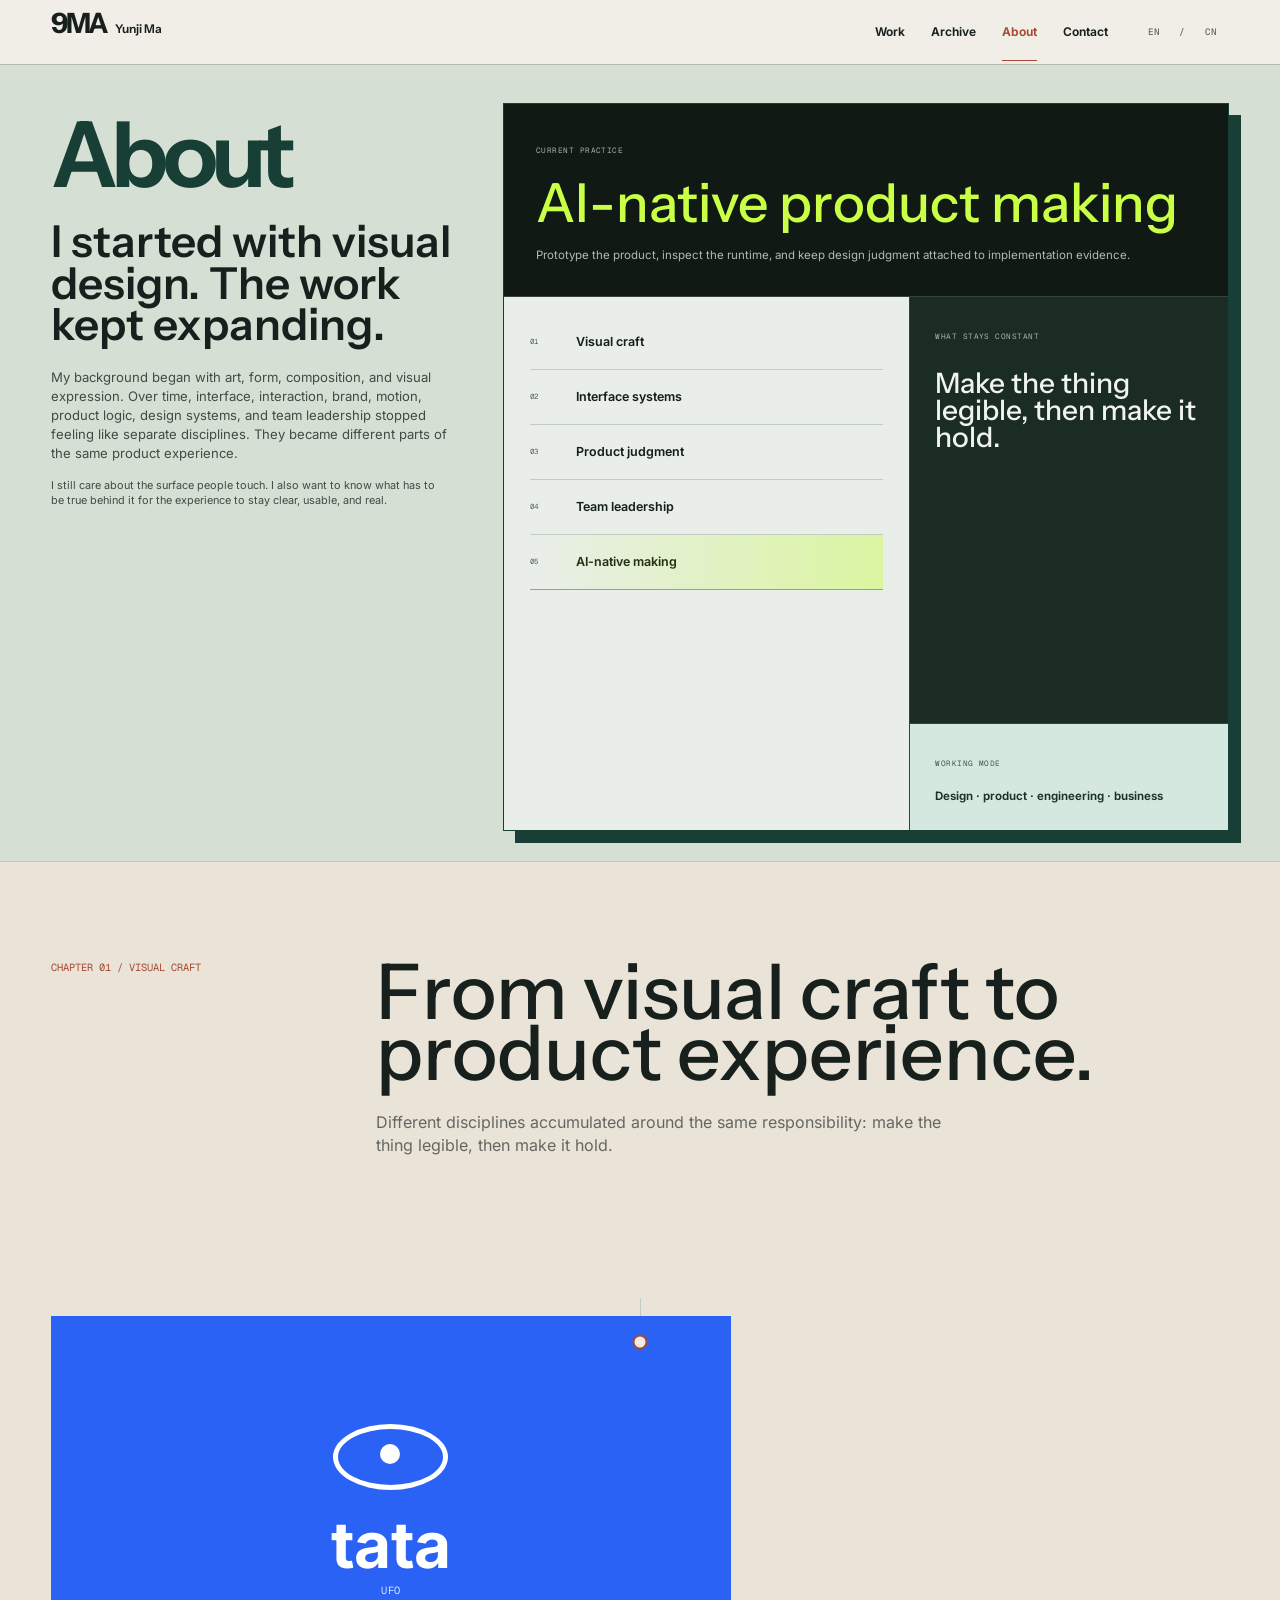
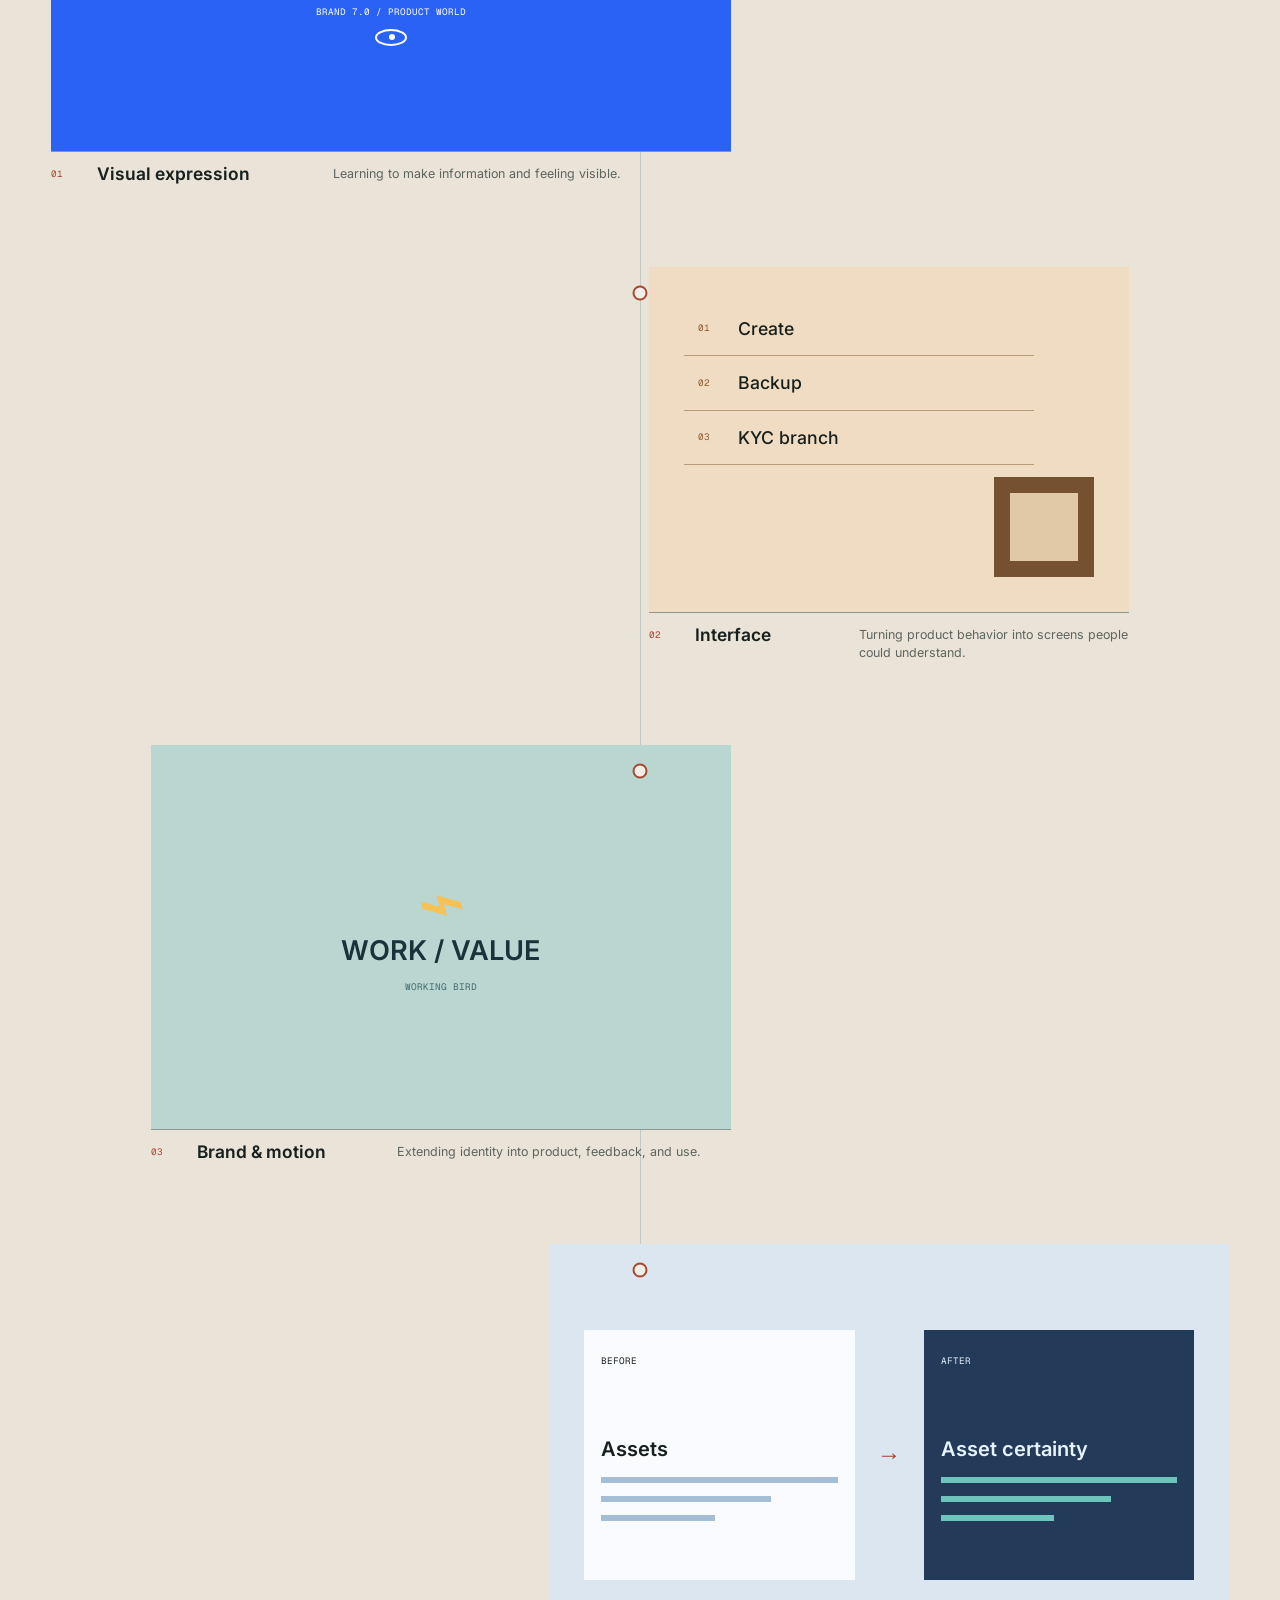
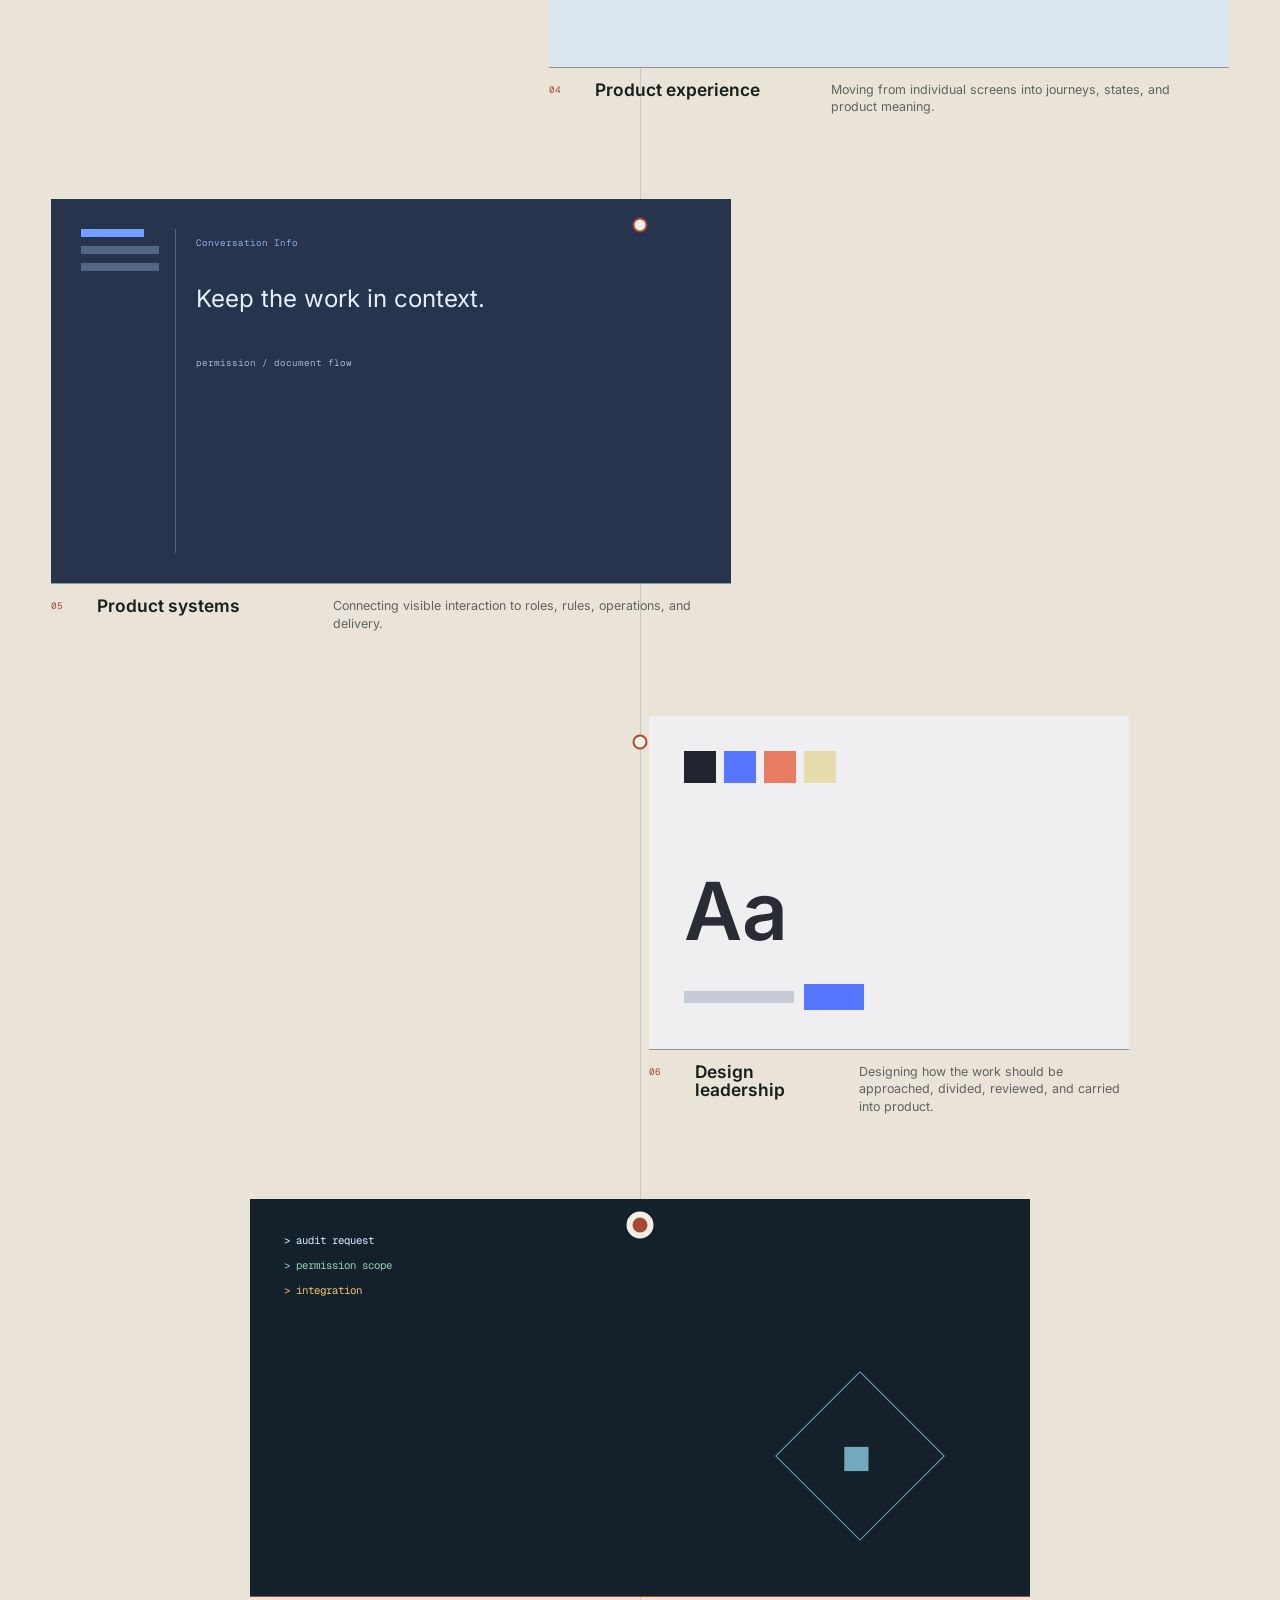
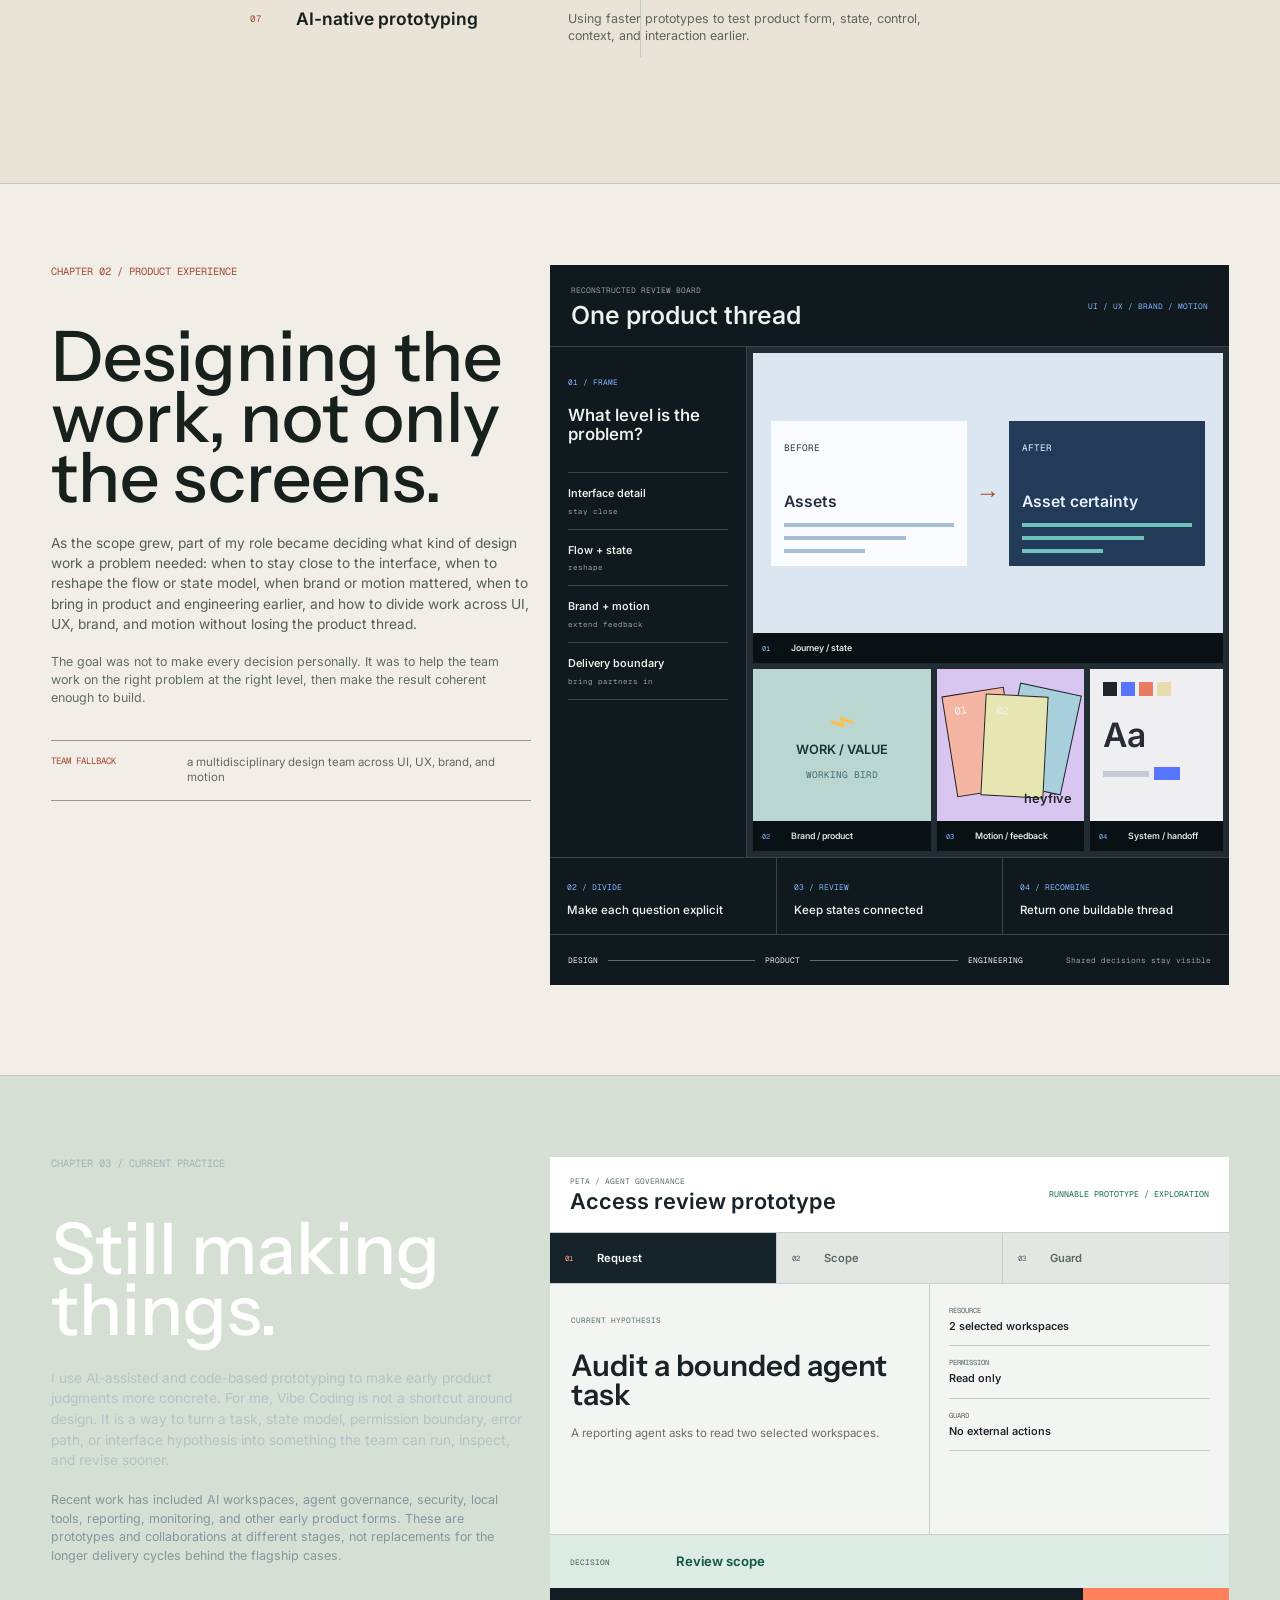
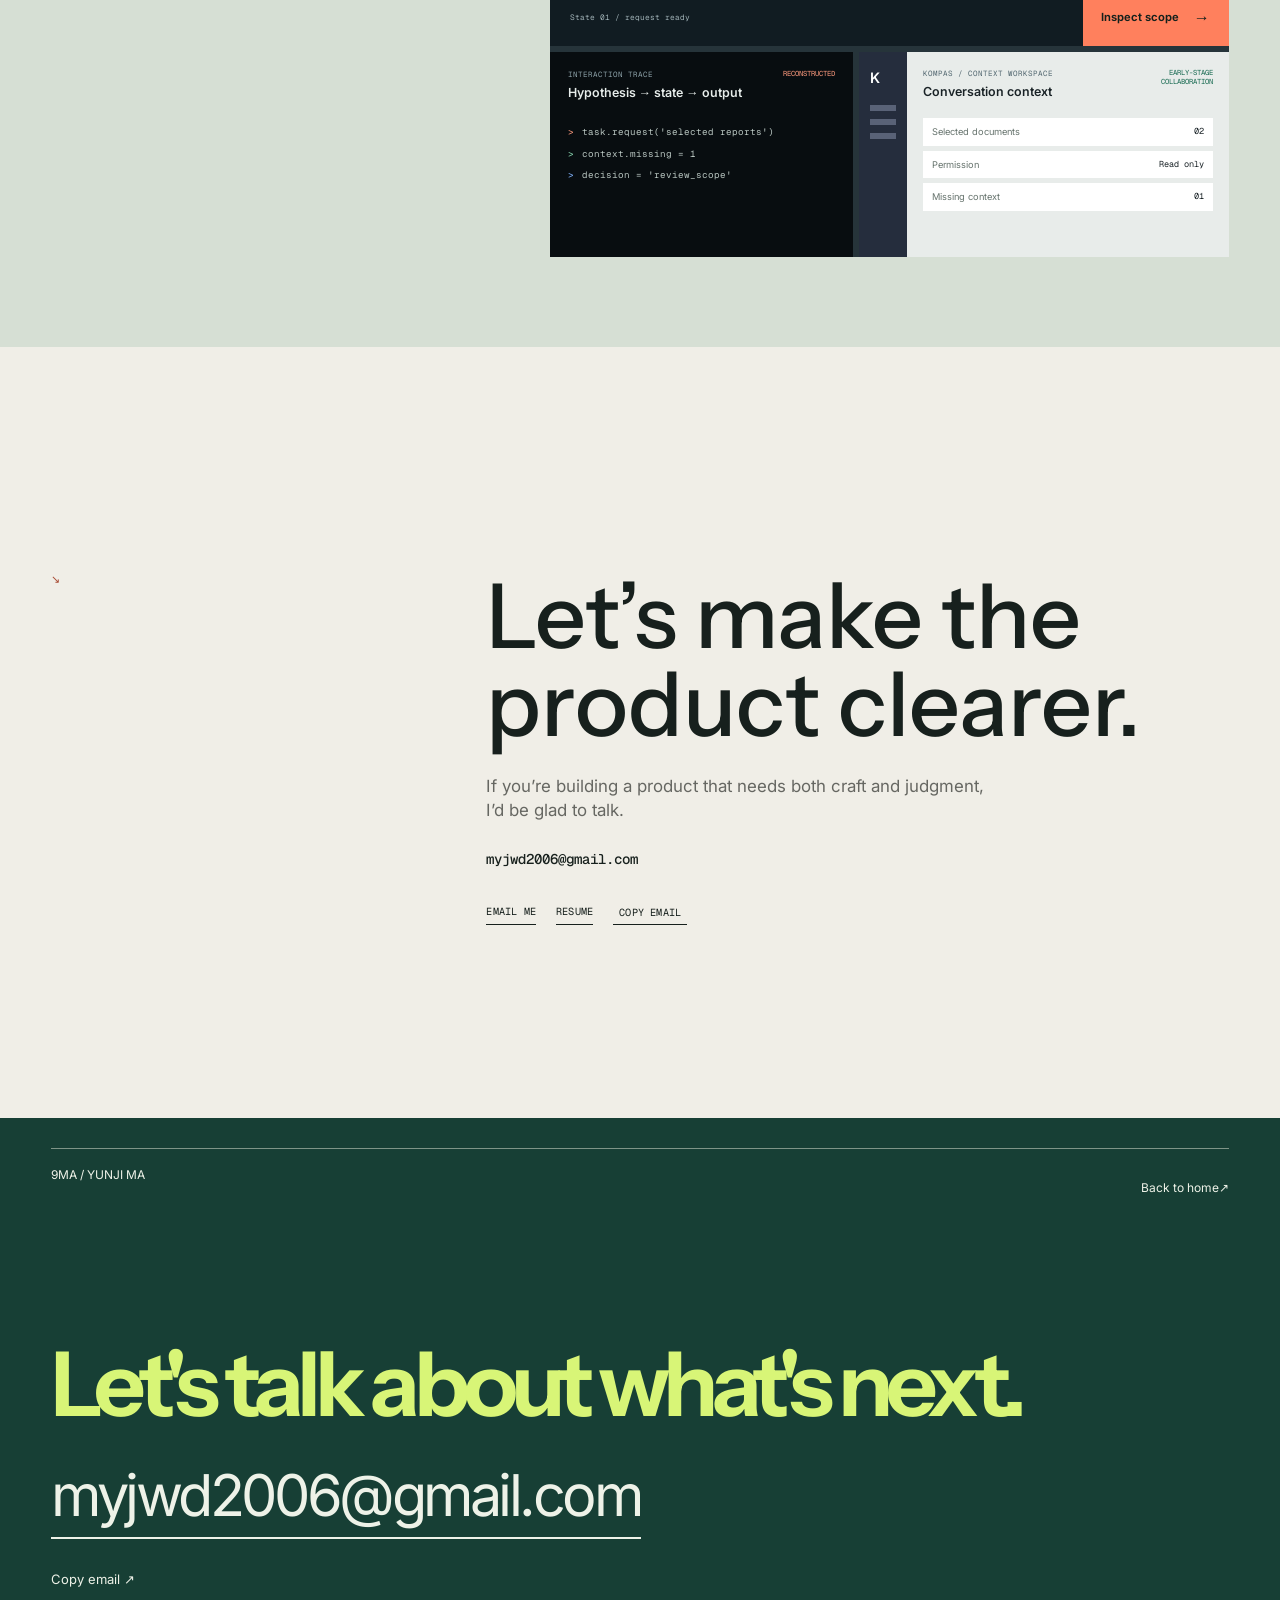
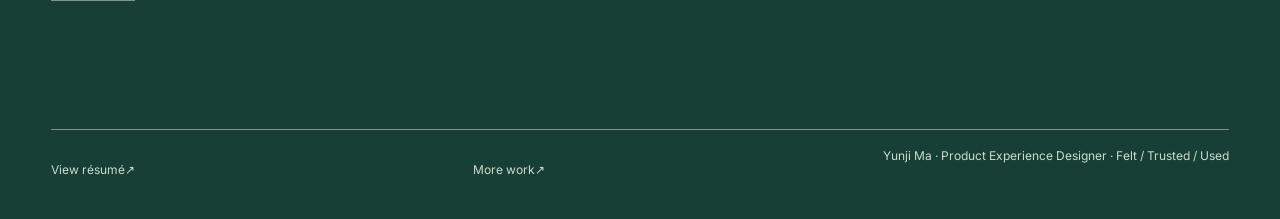
==== commit a95b991c: "Publish case-led portfolio redesign candidate under next" ====
--- a/next/about/index.html
+++ b/next/about/index.html
@@ -1,2 +1 @@
-<!DOCTYPE html><html lang="en" dir="ltr" data-site-locale="en"> <head><meta charset="UTF-8"><meta name="viewport" content="width=device-width, initial-scale=1"><meta name="theme-color" content="#201c26"><link rel="icon" type="image/svg+xml" href="/next/favicon.svg"><meta name="description" content="From visual design to product experience, design leadership, and AI-assisted prototyping."><meta property="og:title" content="About — Yunji Ma"><meta property="og:description" content="From visual design to product experience, design leadership, and AI-assisted prototyping."><meta property="og:type" content="website"><title>About — Yunji Ma</title><style>@font-face{font-family:Instrument Sans Variable;font-style:normal;font-display:swap;font-weight:400 700;src:url(/next/_astro/instrument-sans-latin-ext-wght-normal.B5bTHO_g.woff2)format("woff2-variations");unicode-range:U+100-2BA,U+2BD-2C5,U+2C7-2CC,U+2CE-2D7,U+2DD-2FF,U+304,U+308,U+329,U+1D00-1DBF,U+1E00-1E9F,U+1EF2-1EFF,U+2020,U+20A0-20AB,U+20AD-20C0,U+2113,U+2C60-2C7F,U+A720-A7FF}@font-face{font-family:Instrument Sans Variable;font-style:normal;font-display:swap;font-weight:400 700;src:url(/next/_astro/instrument-sans-latin-wght-normal.BbzFLZTg.woff2)format("woff2-variations");unicode-range:U+??,U+131,U+152-153,U+2BB-2BC,U+2C6,U+2DA,U+2DC,U+304,U+308,U+329,U+2000-206F,U+20AC,U+2122,U+2191,U+2193,U+2212,U+2215,U+FEFF,U+FFFD}@font-face{font-family:Inter Variable;font-style:normal;font-display:swap;font-weight:100 900;src:url(/next/_astro/inter-cyrillic-ext-wght-normal.BOeWTOD4.woff2)format("woff2-variations");unicode-range:U+460-52F,U+1C80-1C8A,U+20B4,U+2DE0-2DFF,U+A640-A69F,U+FE2E-FE2F}@font-face{font-family:Inter Variable;font-style:normal;font-display:swap;font-weight:100 900;src:url(/next/_astro/inter-cyrillic-wght-normal.DqGufNeO.woff2)format("woff2-variations");unicode-range:U+301,U+400-45F,U+490-491,U+4B0-4B1,U+2116}@font-face{font-family:Inter Variable;font-style:normal;font-display:swap;font-weight:100 900;src:url(/next/_astro/inter-greek-ext-wght-normal.DlzME5K_.woff2)format("woff2-variations");unicode-range:U+1F??}@font-face{font-family:Inter Variable;font-style:normal;font-display:swap;font-weight:100 900;src:url(/next/_astro/inter-greek-wght-normal.CkhJZR-_.woff2)format("woff2-variations");unicode-range:U+370-377,U+37A-37F,U+384-38A,U+38C,U+38E-3A1,U+3A3-3FF}@font-face{font-family:Inter Variable;font-style:normal;font-display:swap;font-weight:100 900;src:url(/next/_astro/inter-vietnamese-wght-normal.CBcvBZtf.woff2)format("woff2-variations");unicode-range:U+102-103,U+110-111,U+128-129,U+168-169,U+1A0-1A1,U+1AF-1B0,U+300-301,U+303-304,U+308-309,U+323,U+329,U+1EA0-1EF9,U+20AB}@font-face{font-family:Inter Variable;font-style:normal;font-display:swap;font-weight:100 900;src:url(/next/_astro/inter-latin-ext-wght-normal.DO1Apj_S.woff2)format("woff2-variations");unicode-range:U+100-2BA,U+2BD-2C5,U+2C7-2CC,U+2CE-2D7,U+2DD-2FF,U+304,U+308,U+329,U+1D00-1DBF,U+1E00-1E9F,U+1EF2-1EFF,U+2020,U+20A0-20AB,U+20AD-20C0,U+2113,U+2C60-2C7F,U+A720-A7FF}@font-face{font-family:Inter Variable;font-style:normal;font-display:swap;font-weight:100 900;src:url(/next/_astro/inter-latin-wght-normal.Dx4kXJAl.woff2)format("woff2-variations");unicode-range:U+??,U+131,U+152-153,U+2BB-2BC,U+2C6,U+2DA,U+2DC,U+304,U+308,U+329,U+2000-206F,U+20AC,U+2122,U+2191,U+2193,U+2212,U+2215,U+FEFF,U+FFFD}
-</style><link rel="stylesheet" href="/next/_astro/SiteLayout.6V8Kszh9.css"></head> <body class="page page--about theme--about" data-route="about"> <a class="skip-link" href="#main-content">Skip to content</a> <header class="site-nav" data-nav> <div class="nav-inner"> <a class="nav-brand" href="/next/" aria-label="9MA · Yunji Ma"><strong>9MA</strong><span data-recon-label data-recon-en="Yunji Ma" data-recon-cn="马云骥">Yunji Ma</span></a> <nav class="nav-links" aria-label="Primary navigation"> <a href="/next/" data-i18n="common.nav.work"> Work </a><a href="/next/archive" data-i18n="common.nav.archive"> Archive </a><a href="/next/about" class="is-active" aria-current="page" data-i18n="common.nav.about"> About </a><a href="/next/#contact" data-i18n="common.nav.contact"> Contact </a> </nav> <div class="nav-tools"> <div class="locale-switch" role="group" aria-label="Language" data-i18n-aria-label="common.actions.language"> <button type="button" data-locale="en" aria-pressed="true" aria-label="EN · Switch to English" data-i18n-aria-label="common.actions.switchToEnglish">EN</button> <span aria-hidden="true">/</span> <button type="button" data-locale="cn" aria-pressed="false" aria-label="CN · Switch to Chinese" data-i18n-aria-label="common.actions.switchToChinese">CN</button> </div> <button class="menu-toggle" type="button" aria-expanded="false" aria-controls="mobile-menu" aria-label="Open menu" data-menu-toggle data-i18n-aria-label="common.actions.openMenu"> <span></span><span></span> </button> </div> </div> <div class="mobile-menu" id="mobile-menu" hidden data-mobile-menu> <nav aria-label="Mobile navigation"> <a href="/next/" data-i18n="common.nav.work">Work</a><a href="/next/archive" data-i18n="common.nav.archive">Archive</a><a href="/next/about" data-i18n="common.nav.about">About</a><a href="/next/#contact" data-i18n="common.nav.contact">Contact</a> </nav> </div> </header> <main id="main-content">  <header class="about-opening about-opening--evidence"> <div class="about-opening-title"> <h1 data-i18n="about.opening.title"><span class data-i18n="about.opening.title">About</span></h1> </div> <div class="about-opening-copy"> <h2 data-i18n="about.opening.headline">I started with visual design. The work kept expanding.</h2> <p data-i18n="about.opening.body">My background began with art, form, composition, and visual expression. Over time, interface, interaction, brand, motion, product logic, design systems, and team leadership stopped feeling like separate disciplines. They became different parts of the same product experience.</p> <p data-i18n="about.opening.secondary">I still care about the surface people touch. I also want to know what has to be true behind it for the experience to stay clear, usable, and real.</p> </div> <div class="about-opening-art about-practice-map" aria-label="Practice evolution and current working focus"> <header> <span data-recon-label data-recon-en="CURRENT PRACTICE" data-recon-cn="当前实践">CURRENT PRACTICE</span> <strong data-recon-label data-recon-en="AI-native product making" data-recon-cn="AI 原生产品实践">AI-native product making</strong> <p data-recon-label data-recon-en="Prototype the product, inspect the runtime, and keep design judgment attached to implementation evidence." data-recon-cn="把产品做成可运行原型，在真实 runtime 中检查，并让设计判断始终连接到实现证据。">Prototype the product, inspect the runtime, and keep design judgment attached to implementation evidence.</p> </header> <ol class="about-practice-axis"> <li><span>01</span><b data-recon-label data-recon-en="Visual craft" data-recon-cn="视觉工艺">Visual craft</b></li> <li><span>02</span><b data-recon-label data-recon-en="Interface systems" data-recon-cn="界面系统">Interface systems</b></li> <li><span>03</span><b data-recon-label data-recon-en="Product judgment" data-recon-cn="产品判断">Product judgment</b></li> <li><span>04</span><b data-recon-label data-recon-en="Team leadership" data-recon-cn="团队协作">Team leadership</b></li> <li><span>05</span><b data-recon-label data-recon-en="AI-native making" data-recon-cn="AI 原生实践">AI-native making</b></li> </ol> <section class="about-practice-constant"><span data-recon-label data-recon-en="WHAT STAYS CONSTANT" data-recon-cn="始终不变的部分">WHAT STAYS CONSTANT</span><strong data-recon-label data-recon-en="Make the thing legible, then make it hold." data-recon-cn="先让事情变得清楚，再让它真正成立。">Make the thing legible, then make it hold.</strong></section> <section class="about-practice-collaboration"><span data-recon-label data-recon-en="WORKING MODE" data-recon-cn="工作方式">WORKING MODE</span><p data-recon-label data-recon-en="Design · product · engineering · business" data-recon-cn="设计 · 产品 · 工程 · 业务">Design · product · engineering · business</p></section> </div> </header> <section class="about-chapter about-path-chapter" aria-labelledby="about-path-title" data-evidence-id="ABOUT-E01-VISUAL-CRAFT" data-priority="P1"> <div class="about-chapter-label" data-recon-label data-recon-en="Chapter 01 / Visual craft" data-recon-cn="第 01 章 / 视觉工艺">Chapter 01 / Visual craft</div> <div class="about-path-intro"> <h2 id="about-path-title" data-i18n="about.path.headline">From visual craft to product experience.</h2> <p data-recon-label data-recon-en="Different disciplines accumulated around the same responsibility: make the thing legible, then make it hold." data-recon-cn="不同能力最终汇聚到同一个责任：先让事情变得清楚，再让它真正成立。">Different disciplines accumulated around the same responsibility: make the thing legible, then make it hold.</p> </div> <ol class="about-path-sequence" aria-label="Design path" tabindex="0"> <li class="about-path-step about-path-step--expression" data-about-path-step> <figure class="about-path-figure" data-evidence-id="ABOUT-PATH-01" data-priority="P1"> <div class="about-path-media"> <div class="archive-visual archive-visual--tata"><div class="tata-sun"></div><div class="tata-wordmark">tata<span>UFO</span></div><div class="tata-caption">brand 7.0 / product world</div><div class="tata-eye"></div></div>          </div> <figcaption class="about-path-caption"> <span>01</span> <strong data-i18n="about.path.nodes.0.title">Visual expression</strong> <p data-i18n="about.path.nodes.0.line">Learning to make information and feeling visible.</p> </figcaption> </figure> </li><li class="about-path-step about-path-step--interface" data-about-path-step> <figure class="about-path-figure" data-evidence-id="ABOUT-PATH-02" data-priority="P1"> <div class="about-path-media">    <div class="archive-visual archive-visual--acorn"><div class="acorn-step"><span>01</span><b>Create</b></div><div class="acorn-step"><span>02</span><b>Backup</b></div><div class="acorn-step"><span>03</span><b>KYC branch</b></div><div class="acorn-qr"></div></div>       </div> <figcaption class="about-path-caption"> <span>02</span> <strong data-i18n="about.path.nodes.1.title">Interface</strong> <p data-i18n="about.path.nodes.1.line">Turning product behavior into screens people could understand.</p> </figcaption> </figure> </li><li class="about-path-step about-path-step--brand" data-about-path-step> <figure class="about-path-figure" data-evidence-id="ABOUT-PATH-03" data-priority="P1"> <div class="about-path-media">     <div class="archive-visual archive-visual--workbox"><div class="bird-shape">⌁</div><strong>WORK / VALUE</strong><small>Working Bird</small></div>      </div> <figcaption class="about-path-caption"> <span>03</span> <strong data-i18n="about.path.nodes.2.title">Brand &amp; motion</strong> <p data-i18n="about.path.nodes.2.line">Extending identity into product, feedback, and use.</p> </figcaption> </figure> </li><li class="about-path-step about-path-step--experience" data-about-path-step> <figure class="about-path-figure" data-evidence-id="ABOUT-PATH-04" data-priority="P1"> <div class="about-path-media">   <div class="archive-visual archive-visual--tigris"><div class="tigris-panel tigris-panel--before"><span>BEFORE</span><b>Assets</b><i></i><i></i><i></i></div><div class="tigris-arrow">→</div><div class="tigris-panel tigris-panel--after"><span>AFTER</span><b>Asset certainty</b><i></i><i></i><i></i></div></div>        </div> <figcaption class="about-path-caption"> <span>04</span> <strong data-i18n="about.path.nodes.3.title">Product experience</strong> <p data-i18n="about.path.nodes.3.line">Moving from individual screens into journeys, states, and product meaning.</p> </figcaption> </figure> </li><li class="about-path-step about-path-step--systems" data-about-path-step> <figure class="about-path-figure" data-evidence-id="ABOUT-PATH-05" data-priority="P1"> <div class="about-path-media">         <div class="archive-visual archive-visual--kompas"><aside><i></i><i></i><i></i></aside><div><span>Conversation Info</span><p>Keep the work in context.</p><b>permission / document flow</b></div></div>  </div> <figcaption class="about-path-caption"> <span>05</span> <strong data-i18n="about.path.nodes.4.title">Product systems</strong> <p data-i18n="about.path.nodes.4.line">Connecting visible interaction to roles, rules, operations, and delivery.</p> </figcaption> </figure> </li><li class="about-path-step about-path-step--leadership" data-about-path-step> <figure class="about-path-figure" data-evidence-id="ABOUT-PATH-06" data-priority="P1"> <div class="about-path-media">        <div class="archive-visual archive-visual--ds"><div class="ds-swatches"><i></i><i></i><i></i><i></i></div><strong>Aa</strong><div class="ds-component"><span></span><b></b></div></div>   </div> <figcaption class="about-path-caption"> <span>06</span> <strong data-i18n="about.path.nodes.5.title">Design leadership</strong> <p data-i18n="about.path.nodes.5.line">Designing how the work should be approached, divided, reviewed, and carried into product.</p> </figcaption> </figure> </li><li class="about-path-step about-path-step--prototype" data-about-path-step> <figure class="about-path-figure" data-evidence-id="ABOUT-PATH-07" data-priority="P1"> <div class="about-path-media">          <div class="archive-visual archive-visual--peta"><div class="peta-code"><span>&gt; audit request</span><span>&gt; permission scope</span><span>&gt; integration</span></div><div class="peta-shield">◆</div></div> </div> <figcaption class="about-path-caption"> <span>07</span> <strong data-i18n="about.path.nodes.6.title">AI-native prototyping</strong> <p data-i18n="about.path.nodes.6.line">Using faster prototypes to test product form, state, control, context, and interaction earlier.</p> </figcaption> </figure> </li> </ol> </section> <section class="about-chapter about-leadership-chapter" aria-labelledby="about-leadership-title" data-evidence-id="ABOUT-E02-PRODUCT-LEADERSHIP" data-priority="P1"> <div class="about-chapter-label" data-recon-label data-recon-en="Chapter 02 / Product experience" data-recon-cn="第 02 章 / 产品体验">Chapter 02 / Product experience</div> <div class="about-leadership-copy"> <h2 id="about-leadership-title" data-i18n="about.leadership.headline">Designing the work, not only the screens.</h2> <p data-i18n="about.leadership.body">As the scope grew, part of my role became deciding what kind of design work a problem needed: when to stay close to the interface, when to reshape the flow or state model, when brand or motion mattered, when to bring in product and engineering earlier, and how to divide work across UI, UX, brand, and motion without losing the product thread.</p> <p data-i18n="about.leadership.secondary">The goal was not to make every decision personally. It was to help the team work on the right problem at the right level, then make the result coherent enough to build.</p> <div class="about-leadership-note"><span data-recon-label data-recon-en="TEAM FALLBACK" data-recon-cn="团队说明">TEAM FALLBACK</span><p data-i18n="about.leadership.teamFallback">a multidisciplinary design team across UI, UX, brand, and motion</p></div> </div> <figure class="about-leadership-board" aria-labelledby="about-leadership-board-title" data-evidence-id="ABOUT-LEADERSHIP-BOARD" data-priority="P1"> <figcaption class="leadership-board-head"> <span data-recon-label data-recon-en="Reconstructed review board" data-recon-cn="重构评审工作台">Reconstructed review board</span> <strong id="about-leadership-board-title" data-recon-label data-recon-en="One product thread" data-recon-cn="一条产品主线">One product thread</strong> <small>UI / UX / BRAND / MOTION</small> </figcaption> <div class="leadership-board-main"> <aside class="leadership-question-levels"> <span data-recon-label data-recon-en="01 / FRAME" data-recon-cn="01 / 界定">01 / FRAME</span> <strong data-recon-label data-recon-en="What level is the problem?" data-recon-cn="问题发生在哪个层级？">What level is the problem?</strong> <ol> <li><b data-recon-label data-recon-en="Interface detail" data-recon-cn="界面细节">Interface detail</b><small data-recon-label data-recon-en="stay close" data-recon-cn="贴近界面">stay close</small></li> <li><b data-recon-label data-recon-en="Flow + state" data-recon-cn="流程与状态">Flow + state</b><small data-recon-label data-recon-en="reshape" data-recon-cn="重新塑造">reshape</small></li> <li><b data-recon-label data-recon-en="Brand + motion" data-recon-cn="品牌与动效">Brand + motion</b><small data-recon-label data-recon-en="extend feedback" data-recon-cn="延展反馈">extend feedback</small></li> <li><b data-recon-label data-recon-en="Delivery boundary" data-recon-cn="交付边界">Delivery boundary</b><small data-recon-label data-recon-en="bring partners in" data-recon-cn="让协作方加入">bring partners in</small></li> </ol> </aside> <div class="leadership-review-canvas" aria-label="Selected reconstructed cross-discipline evidence" tabindex="0"> <figure class="leadership-sample leadership-sample--journey">   <div class="archive-visual archive-visual--tigris"><div class="tigris-panel tigris-panel--before"><span>BEFORE</span><b>Assets</b><i></i><i></i><i></i></div><div class="tigris-arrow">→</div><div class="tigris-panel tigris-panel--after"><span>AFTER</span><b>Asset certainty</b><i></i><i></i><i></i></div></div>        <figcaption> <span>01</span> <strong data-recon-label data-recon-en="Journey / state" data-recon-cn="旅程 / 状态">Journey / state</strong> </figcaption> </figure><figure class="leadership-sample leadership-sample--brand">     <div class="archive-visual archive-visual--workbox"><div class="bird-shape">⌁</div><strong>WORK / VALUE</strong><small>Working Bird</small></div>      <figcaption> <span>02</span> <strong data-recon-label data-recon-en="Brand / product" data-recon-cn="品牌 / 产品">Brand / product</strong> </figcaption> </figure><figure class="leadership-sample leadership-sample--motion">  <div class="archive-visual archive-visual--heyfive"><div class="hf-frame hf-frame--one"><span>01</span></div><div class="hf-frame hf-frame--two"><span>02</span></div><div class="hf-frame hf-frame--three"><span>03</span></div><strong>heyfive</strong></div>         <figcaption> <span>03</span> <strong data-recon-label data-recon-en="Motion / feedback" data-recon-cn="动效 / 反馈">Motion / feedback</strong> </figcaption> </figure><figure class="leadership-sample leadership-sample--system">        <div class="archive-visual archive-visual--ds"><div class="ds-swatches"><i></i><i></i><i></i><i></i></div><strong>Aa</strong><div class="ds-component"><span></span><b></b></div></div>   <figcaption> <span>04</span> <strong data-recon-label data-recon-en="System / handoff" data-recon-cn="系统 / 交付">System / handoff</strong> </figcaption> </figure> </div> </div> <div class="leadership-decision-rail"> <div><span data-recon-label data-recon-en="02 / DIVIDE" data-recon-cn="02 / 拆分">02 / DIVIDE</span><strong data-recon-label data-recon-en="Make each question explicit" data-recon-cn="让每个问题清楚可见">Make each question explicit</strong></div> <div><span data-recon-label data-recon-en="03 / REVIEW" data-recon-cn="03 / 评审">03 / REVIEW</span><strong data-recon-label data-recon-en="Keep states connected" data-recon-cn="保持状态之间的联系">Keep states connected</strong></div> <div><span data-recon-label data-recon-en="04 / RECOMBINE" data-recon-cn="04 / 重组">04 / RECOMBINE</span><strong data-recon-label data-recon-en="Return one buildable thread" data-recon-cn="回到一条可构建主线">Return one buildable thread</strong></div> </div> <div class="leadership-handoff-rail"> <span>DESIGN</span><i></i><span>PRODUCT</span><i></i><span>ENGINEERING</span> <small data-recon-label data-recon-en="Shared decisions stay visible" data-recon-cn="共同决策保持可见">Shared decisions stay visible</small> </div> </figure> </section> <section class="about-chapter about-current about-current-chapter" aria-labelledby="about-current-title" data-evidence-id="ABOUT-E03-CURRENT" data-priority="P1"> <div class="about-chapter-label" data-recon-label data-recon-en="Chapter 03 / Current practice" data-recon-cn="第 03 章 / 当前实践">Chapter 03 / Current practice</div> <div class="about-current-copy"> <h2 id="about-current-title" data-i18n="about.current.headline">Still making things.</h2> <p data-i18n="about.current.body">I use AI-assisted and code-based prototyping to make early product judgments more concrete. For me, Vibe Coding is not a shortcut around design. It is a way to turn a task, state model, permission boundary, error path, or interface hypothesis into something the team can run, inspect, and revise sooner.</p> <p data-i18n="about.current.secondary">Recent work has included AI workspaces, agent governance, security, local tools, reporting, monitoring, and other early product forms. These are prototypes and collaborations at different stages, not replacements for the longer delivery cycles behind the flagship cases.</p> </div> <div class="about-current-lab" data-about-current-root data-prototype-state="request" data-evidence-id="ABOUT-CURRENT-LAB" data-priority="P1"> <section class="current-prototype" aria-labelledby="current-prototype-title"> <header class="current-prototype-head"> <div> <span data-recon-label data-recon-en="PETA / AGENT GOVERNANCE" data-recon-cn="PETA / AGENT 治理">PETA / AGENT GOVERNANCE</span> <strong id="current-prototype-title" data-recon-label data-recon-en="Access review prototype" data-recon-cn="访问审查原型">Access review prototype</strong> </div> <small data-recon-label data-recon-en="RUNNABLE PROTOTYPE / EXPLORATION" data-recon-cn="可运行原型 / 探索阶段">RUNNABLE PROTOTYPE / EXPLORATION</small> </header> <div class="current-prototype-tabs" role="tablist" aria-label="Prototype state"> <button type="button" role="tab" class="is-active" aria-selected="true" aria-controls="about-current-prototype-panel" tabindex="0" data-current-state="request"> <span>01</span> <strong data-recon-label data-recon-en="Request" data-recon-cn="请求">Request</strong> </button><button type="button" role="tab" aria-selected="false" aria-controls="about-current-prototype-panel" tabindex="-1" data-current-state="scope"> <span>02</span> <strong data-recon-label data-recon-en="Scope" data-recon-cn="范围">Scope</strong> </button><button type="button" role="tab" aria-selected="false" aria-controls="about-current-prototype-panel" tabindex="-1" data-current-state="guard"> <span>03</span> <strong data-recon-label data-recon-en="Guard" data-recon-cn="守卫">Guard</strong> </button> </div> <div class="current-prototype-panel" id="about-current-prototype-panel" role="tabpanel" aria-live="polite"> <div class="current-prototype-summary"> <span data-recon-label data-recon-en="CURRENT HYPOTHESIS" data-recon-cn="当前假设">CURRENT HYPOTHESIS</span> <h3 data-current-title>Audit a bounded agent task</h3> <p data-current-body>A reporting agent asks to read two selected workspaces.</p> </div> <dl class="current-prototype-ledger"> <div><dt data-recon-label data-recon-en="RESOURCE" data-recon-cn="资源">RESOURCE</dt><dd data-current-resource>2 selected workspaces</dd></div> <div><dt data-recon-label data-recon-en="PERMISSION" data-recon-cn="权限">PERMISSION</dt><dd data-current-permission>Read only</dd></div> <div><dt data-recon-label data-recon-en="GUARD" data-recon-cn="守卫">GUARD</dt><dd data-current-guard>No external actions</dd></div> </dl> <div class="current-prototype-decision"> <span data-recon-label data-recon-en="DECISION" data-recon-cn="决策">DECISION</span> <strong data-current-verdict>Review scope</strong> </div> </div> <footer class="current-prototype-action"> <span data-current-status data-recon-label data-recon-en="State 01 / request ready" data-recon-cn="状态 01 / 请求就绪">State 01 / request ready</span> <button type="button" data-current-run> <span data-current-action>Inspect scope</span> <b aria-hidden="true">→</b> </button> </footer> </section> <section class="current-trace" aria-labelledby="current-trace-title"> <header> <div><span data-recon-label data-recon-en="INTERACTION TRACE" data-recon-cn="交互轨迹">INTERACTION TRACE</span><strong id="current-trace-title" data-recon-label data-recon-en="Hypothesis → state → output" data-recon-cn="假设 → 状态 → 输出">Hypothesis → state → output</strong></div> <small data-recon-label data-recon-en="RECONSTRUCTED" data-recon-cn="重构证据">RECONSTRUCTED</small> </header> <code> <span data-current-trace="0">task.request(&#39;selected reports&#39;)</span> <span data-current-trace="1">context.missing = 1</span> <span data-current-trace="2">decision = &#39;review_scope&#39;</span> </code> </section> <section class="current-workspace" aria-labelledby="current-workspace-title"> <aside aria-hidden="true"><b>K</b><i></i><i></i><i></i></aside> <div class="current-workspace-main"> <header> <div><span>KOMPAS / CONTEXT WORKSPACE</span><strong id="current-workspace-title" data-recon-label data-recon-en="Conversation context" data-recon-cn="对话上下文">Conversation context</strong></div> <small data-recon-label data-recon-en="EARLY-STAGE COLLABORATION" data-recon-cn="早期协作">EARLY-STAGE COLLABORATION</small> </header> <dl> <div><dt data-recon-label data-recon-en="Selected documents" data-recon-cn="已选择文档">Selected documents</dt><dd>02</dd></div> <div><dt data-recon-label data-recon-en="Permission" data-recon-cn="权限">Permission</dt><dd data-recon-label data-recon-en="Read only" data-recon-cn="仅可读取">Read only</dd></div> <div><dt data-recon-label data-recon-en="Missing context" data-recon-cn="缺失上下文">Missing context</dt><dd>01</dd></div> </dl> </div> </section> </div> </section> <div class="about-contact"><section class="contact-section" id="contact" aria-labelledby="contact-title"> <div class="contact-mark" aria-hidden="true">↘</div> <div class="contact-content"> <h2 id="contact-title"><span class="contact-title-copy"><span class data-i18n="home.contact.title">Let’s make the product clearer.</span></span><span class="contact-title-narrow-cn" aria-hidden="true"><span>如果这些工作</span><span>与你正在做的</span><span>产品有关，</span><span>欢迎联系我。</span></span></h2> <p><span class data-i18n="home.contact.body">If you’re building a product that needs both craft and judgment, I’d be glad to talk.</span></p> <a class="contact-email-value" href="mailto:myjwd2006@gmail.com" data-contact-email>myjwd2006@gmail.com</a> <div class="contact-actions"> <a class="text-link" href="mailto:myjwd2006@gmail.com" data-contact-email><span class data-i18n="common.actions.emailMe">Email me</span></a> <a class="text-link" href="/next/resume/Yunji-Ma-Resume.pdf" data-resume-link target="_blank" rel="noreferrer"><span class data-i18n="common.actions.resume">Resume</span></a> <button class="text-link" type="button" data-copy-email data-copy-default-en="Copy email" data-copy-default-cn="复制邮箱" data-copy-success-en="Email copied" data-copy-success-cn="邮箱已复制" data-copy-failure-en="Copy unavailable — select the email above" data-copy-failure-cn="无法自动复制，请选择上方邮箱"><span class data-i18n="common.actions.copyEmail">Copy email</span></button> </div> <p class="contact-copy-status" data-copy-status aria-live="polite"></p> </div> </section></div>  </main> <footer class="site-footer" id="contact"> <div class="site-footer__top"><span>9MA / YUNJI MA</span><a href="/next/#top" data-recon-label data-recon-cn="回到首页" data-recon-en="Back to home">Back to home <span aria-hidden="true">↗</span></a></div> <div class="site-footer__main"><p data-recon-label data-recon-cn="接下来，聊聊你的难题。" data-recon-en="Let's talk about what's next.">Let's talk about what's next.</p><div class="contact-content"><a href="mailto:myjwd2006@gmail.com" data-contact-email>myjwd2006@gmail.com</a><div class="site-footer__copy"><button type="button" data-copy-email data-copy-default-cn="复制邮箱" data-copy-default-en="Copy email" data-copy-success-cn="邮箱已复制" data-copy-success-en="Email copied" data-copy-failure-cn="复制失败，请手动复制" data-copy-failure-en="Copy failed; please copy manually" data-recon-label data-recon-cn="复制邮箱" data-recon-en="Copy email">Copy email <span aria-hidden="true">↗</span></button><span data-copy-status role="status" aria-live="polite"></span></div></div></div> <div class="site-footer__bottom"><a href="/next/resume/Yunji-Ma-Resume.pdf" target="_blank" rel="noreferrer" data-resume-link data-recon-label data-recon-cn="查看简历" data-recon-en="View résumé">View résumé <span aria-hidden="true">↗</span></a><a href="/next/archive/" data-recon-label data-recon-cn="更多作品" data-recon-en="More work">More work <span aria-hidden="true">↗</span></a><span data-i18n="home.contact.footer">Yunji Ma · Product Experience Designer · Felt / Trusted / Used</span></div> </footer> <script type="module" src="/next/_astro/SiteLayout.astro_astro_type_script_index_0_lang.DCBeWiTB.js"></script></body> </html>+<!DOCTYPE html><html lang="en" dir="ltr" data-site-locale="en"> <head><meta charset="UTF-8"><meta name="viewport" content="width=device-width, initial-scale=1"><meta name="theme-color" content="#f0eee7"><link rel="icon" type="image/svg+xml" href="/next/favicon.svg"><meta name="description" content="From visual design to product experience, design leadership, and AI-assisted prototyping."><meta property="og:title" content="About — Yunji Ma"><meta property="og:description" content="From visual design to product experience, design leadership, and AI-assisted prototyping."><meta property="og:type" content="website"><title>About — Yunji Ma</title><link rel="stylesheet" href="/next/_astro/SiteLayout.DaQ8uhaZ.css"></head> <body class="page page--about theme--about" data-route="about"> <a class="skip-link" href="#main-content">Skip to content</a> <header class="site-nav" data-nav> <div class="nav-inner"> <a class="nav-brand" href="/next/" aria-label="9MA · Yunji Ma"><strong>9MA</strong><span data-recon-label data-recon-en="Yunji Ma" data-recon-cn="马云骥">Yunji Ma</span></a> <nav class="nav-links" aria-label="Primary navigation"> <a href="/next/" data-i18n="common.nav.work"> Work </a><a href="/next/archive" data-i18n="common.nav.archive"> Archive </a><a href="/next/about" class="is-active" aria-current="page" data-i18n="common.nav.about"> About </a><a href="/next/#contact" data-i18n="common.nav.contact"> Contact </a> </nav> <div class="nav-tools"> <div class="locale-switch" role="group" aria-label="Language" data-i18n-aria-label="common.actions.language"> <button type="button" data-locale="en" aria-pressed="true" aria-label="EN · Switch to English" data-i18n-aria-label="common.actions.switchToEnglish">EN</button> <span aria-hidden="true">/</span> <button type="button" data-locale="cn" aria-pressed="false" aria-label="CN · Switch to Chinese" data-i18n-aria-label="common.actions.switchToChinese">CN</button> </div> <button class="menu-toggle" type="button" aria-expanded="false" aria-controls="mobile-menu" aria-label="Open menu" data-menu-toggle data-i18n-aria-label="common.actions.openMenu"> <span></span><span></span> </button> </div> </div> <div class="mobile-menu" id="mobile-menu" hidden data-mobile-menu> <nav aria-label="Mobile navigation"> <a href="/next/" data-i18n="common.nav.work">Work</a><a href="/next/archive" data-i18n="common.nav.archive">Archive</a><a href="/next/about" data-i18n="common.nav.about">About</a><a href="/next/#contact" data-i18n="common.nav.contact">Contact</a> </nav> </div> </header> <main id="main-content">  <header class="about-opening about-opening--evidence"> <div class="about-opening-title"> <h1 data-i18n="about.opening.title"><span class data-i18n="about.opening.title">About</span></h1> </div> <div class="about-opening-copy"> <h2 data-i18n="about.opening.headline">I started with visual design. The work kept expanding.</h2> <p data-i18n="about.opening.body">My background began with art, form, composition, and visual expression. Over time, interface, interaction, brand, motion, product logic, design systems, and team leadership stopped feeling like separate disciplines. They became different parts of the same product experience.</p> <p data-i18n="about.opening.secondary">I still care about the surface people touch. I also want to know what has to be true behind it for the experience to stay clear, usable, and real.</p> </div> <div class="about-opening-art about-practice-map" aria-label="Practice evolution and current working focus"> <header> <span data-recon-label data-recon-en="CURRENT PRACTICE" data-recon-cn="当前实践">CURRENT PRACTICE</span> <strong data-recon-label data-recon-en="AI-native product making" data-recon-cn="AI 原生产品实践">AI-native product making</strong> <p data-recon-label data-recon-en="Prototype the product, inspect the runtime, and keep design judgment attached to implementation evidence." data-recon-cn="把产品做成可运行原型，在真实 runtime 中检查，并让设计判断始终连接到实现证据。">Prototype the product, inspect the runtime, and keep design judgment attached to implementation evidence.</p> </header> <ol class="about-practice-axis"> <li><span>01</span><b data-recon-label data-recon-en="Visual craft" data-recon-cn="视觉工艺">Visual craft</b></li> <li><span>02</span><b data-recon-label data-recon-en="Interface systems" data-recon-cn="界面系统">Interface systems</b></li> <li><span>03</span><b data-recon-label data-recon-en="Product judgment" data-recon-cn="产品判断">Product judgment</b></li> <li><span>04</span><b data-recon-label data-recon-en="Team leadership" data-recon-cn="团队协作">Team leadership</b></li> <li><span>05</span><b data-recon-label data-recon-en="AI-native making" data-recon-cn="AI 原生实践">AI-native making</b></li> </ol> <section class="about-practice-constant"><span data-recon-label data-recon-en="WHAT STAYS CONSTANT" data-recon-cn="始终不变的部分">WHAT STAYS CONSTANT</span><strong data-recon-label data-recon-en="Make the thing legible, then make it hold." data-recon-cn="先让事情变得清楚，再让它真正成立。">Make the thing legible, then make it hold.</strong></section> <section class="about-practice-collaboration"><span data-recon-label data-recon-en="WORKING MODE" data-recon-cn="工作方式">WORKING MODE</span><p data-recon-label data-recon-en="Design · product · engineering · business" data-recon-cn="设计 · 产品 · 工程 · 业务">Design · product · engineering · business</p></section> </div> </header> <section class="about-chapter about-path-chapter" aria-labelledby="about-path-title" data-evidence-id="ABOUT-E01-VISUAL-CRAFT" data-priority="P1"> <div class="about-chapter-label" data-recon-label data-recon-en="Chapter 01 / Visual craft" data-recon-cn="第 01 章 / 视觉工艺">Chapter 01 / Visual craft</div> <div class="about-path-intro"> <h2 id="about-path-title" data-i18n="about.path.headline">From visual craft to product experience.</h2> <p data-recon-label data-recon-en="Different disciplines accumulated around the same responsibility: make the thing legible, then make it hold." data-recon-cn="不同能力最终汇聚到同一个责任：先让事情变得清楚，再让它真正成立。">Different disciplines accumulated around the same responsibility: make the thing legible, then make it hold.</p> </div> <ol class="about-path-sequence" aria-label="Design path" tabindex="0"> <li class="about-path-step about-path-step--expression" data-about-path-step> <figure class="about-path-figure" data-evidence-id="ABOUT-PATH-01" data-priority="P1"> <div class="about-path-media"> <div class="archive-visual archive-visual--tata"><div class="tata-sun"></div><div class="tata-wordmark">tata<span>UFO</span></div><div class="tata-caption">brand 7.0 / product world</div><div class="tata-eye"></div></div>          </div> <figcaption class="about-path-caption"> <span>01</span> <strong data-i18n="about.path.nodes.0.title">Visual expression</strong> <p data-i18n="about.path.nodes.0.line">Learning to make information and feeling visible.</p> </figcaption> </figure> </li><li class="about-path-step about-path-step--interface" data-about-path-step> <figure class="about-path-figure" data-evidence-id="ABOUT-PATH-02" data-priority="P1"> <div class="about-path-media">    <div class="archive-visual archive-visual--acorn"><div class="acorn-step"><span>01</span><b>Create</b></div><div class="acorn-step"><span>02</span><b>Backup</b></div><div class="acorn-step"><span>03</span><b>KYC branch</b></div><div class="acorn-qr"></div></div>       </div> <figcaption class="about-path-caption"> <span>02</span> <strong data-i18n="about.path.nodes.1.title">Interface</strong> <p data-i18n="about.path.nodes.1.line">Turning product behavior into screens people could understand.</p> </figcaption> </figure> </li><li class="about-path-step about-path-step--brand" data-about-path-step> <figure class="about-path-figure" data-evidence-id="ABOUT-PATH-03" data-priority="P1"> <div class="about-path-media">     <div class="archive-visual archive-visual--workbox"><div class="bird-shape">⌁</div><strong>WORK / VALUE</strong><small>Working Bird</small></div>      </div> <figcaption class="about-path-caption"> <span>03</span> <strong data-i18n="about.path.nodes.2.title">Brand &amp; motion</strong> <p data-i18n="about.path.nodes.2.line">Extending identity into product, feedback, and use.</p> </figcaption> </figure> </li><li class="about-path-step about-path-step--experience" data-about-path-step> <figure class="about-path-figure" data-evidence-id="ABOUT-PATH-04" data-priority="P1"> <div class="about-path-media">   <div class="archive-visual archive-visual--tigris"><div class="tigris-panel tigris-panel--before"><span>BEFORE</span><b>Assets</b><i></i><i></i><i></i></div><div class="tigris-arrow">→</div><div class="tigris-panel tigris-panel--after"><span>AFTER</span><b>Asset certainty</b><i></i><i></i><i></i></div></div>        </div> <figcaption class="about-path-caption"> <span>04</span> <strong data-i18n="about.path.nodes.3.title">Product experience</strong> <p data-i18n="about.path.nodes.3.line">Moving from individual screens into journeys, states, and product meaning.</p> </figcaption> </figure> </li><li class="about-path-step about-path-step--systems" data-about-path-step> <figure class="about-path-figure" data-evidence-id="ABOUT-PATH-05" data-priority="P1"> <div class="about-path-media">         <div class="archive-visual archive-visual--kompas"><aside><i></i><i></i><i></i></aside><div><span>Conversation Info</span><p>Keep the work in context.</p><b>permission / document flow</b></div></div>  </div> <figcaption class="about-path-caption"> <span>05</span> <strong data-i18n="about.path.nodes.4.title">Product systems</strong> <p data-i18n="about.path.nodes.4.line">Connecting visible interaction to roles, rules, operations, and delivery.</p> </figcaption> </figure> </li><li class="about-path-step about-path-step--leadership" data-about-path-step> <figure class="about-path-figure" data-evidence-id="ABOUT-PATH-06" data-priority="P1"> <div class="about-path-media">        <div class="archive-visual archive-visual--ds"><div class="ds-swatches"><i></i><i></i><i></i><i></i></div><strong>Aa</strong><div class="ds-component"><span></span><b></b></div></div>   </div> <figcaption class="about-path-caption"> <span>06</span> <strong data-i18n="about.path.nodes.5.title">Design leadership</strong> <p data-i18n="about.path.nodes.5.line">Designing how the work should be approached, divided, reviewed, and carried into product.</p> </figcaption> </figure> </li><li class="about-path-step about-path-step--prototype" data-about-path-step> <figure class="about-path-figure" data-evidence-id="ABOUT-PATH-07" data-priority="P1"> <div class="about-path-media">          <div class="archive-visual archive-visual--peta"><div class="peta-code"><span>&gt; audit request</span><span>&gt; permission scope</span><span>&gt; integration</span></div><div class="peta-shield">◆</div></div> </div> <figcaption class="about-path-caption"> <span>07</span> <strong data-i18n="about.path.nodes.6.title">AI-native prototyping</strong> <p data-i18n="about.path.nodes.6.line">Using faster prototypes to test product form, state, control, context, and interaction earlier.</p> </figcaption> </figure> </li> </ol> </section> <section class="about-chapter about-leadership-chapter" aria-labelledby="about-leadership-title" data-evidence-id="ABOUT-E02-PRODUCT-LEADERSHIP" data-priority="P1"> <div class="about-chapter-label" data-recon-label data-recon-en="Chapter 02 / Product experience" data-recon-cn="第 02 章 / 产品体验">Chapter 02 / Product experience</div> <div class="about-leadership-copy"> <h2 id="about-leadership-title" data-i18n="about.leadership.headline">Designing the work, not only the screens.</h2> <p data-i18n="about.leadership.body">As the scope grew, part of my role became deciding what kind of design work a problem needed: when to stay close to the interface, when to reshape the flow or state model, when brand or motion mattered, when to bring in product and engineering earlier, and how to divide work across UI, UX, brand, and motion without losing the product thread.</p> <p data-i18n="about.leadership.secondary">The goal was not to make every decision personally. It was to help the team work on the right problem at the right level, then make the result coherent enough to build.</p> <div class="about-leadership-note"><span data-recon-label data-recon-en="TEAM FALLBACK" data-recon-cn="团队说明">TEAM FALLBACK</span><p data-i18n="about.leadership.teamFallback">a multidisciplinary design team across UI, UX, brand, and motion</p></div> </div> <figure class="about-leadership-board" aria-labelledby="about-leadership-board-title" data-evidence-id="ABOUT-LEADERSHIP-BOARD" data-priority="P1"> <figcaption class="leadership-board-head"> <span data-recon-label data-recon-en="Reconstructed review board" data-recon-cn="重构评审工作台">Reconstructed review board</span> <strong id="about-leadership-board-title" data-recon-label data-recon-en="One product thread" data-recon-cn="一条产品主线">One product thread</strong> <small>UI / UX / BRAND / MOTION</small> </figcaption> <div class="leadership-board-main"> <aside class="leadership-question-levels"> <span data-recon-label data-recon-en="01 / FRAME" data-recon-cn="01 / 界定">01 / FRAME</span> <strong data-recon-label data-recon-en="What level is the problem?" data-recon-cn="问题发生在哪个层级？">What level is the problem?</strong> <ol> <li><b data-recon-label data-recon-en="Interface detail" data-recon-cn="界面细节">Interface detail</b><small data-recon-label data-recon-en="stay close" data-recon-cn="贴近界面">stay close</small></li> <li><b data-recon-label data-recon-en="Flow + state" data-recon-cn="流程与状态">Flow + state</b><small data-recon-label data-recon-en="reshape" data-recon-cn="重新塑造">reshape</small></li> <li><b data-recon-label data-recon-en="Brand + motion" data-recon-cn="品牌与动效">Brand + motion</b><small data-recon-label data-recon-en="extend feedback" data-recon-cn="延展反馈">extend feedback</small></li> <li><b data-recon-label data-recon-en="Delivery boundary" data-recon-cn="交付边界">Delivery boundary</b><small data-recon-label data-recon-en="bring partners in" data-recon-cn="让协作方加入">bring partners in</small></li> </ol> </aside> <div class="leadership-review-canvas" aria-label="Selected reconstructed cross-discipline evidence" tabindex="0"> <figure class="leadership-sample leadership-sample--journey">   <div class="archive-visual archive-visual--tigris"><div class="tigris-panel tigris-panel--before"><span>BEFORE</span><b>Assets</b><i></i><i></i><i></i></div><div class="tigris-arrow">→</div><div class="tigris-panel tigris-panel--after"><span>AFTER</span><b>Asset certainty</b><i></i><i></i><i></i></div></div>        <figcaption> <span>01</span> <strong data-recon-label data-recon-en="Journey / state" data-recon-cn="旅程 / 状态">Journey / state</strong> </figcaption> </figure><figure class="leadership-sample leadership-sample--brand">     <div class="archive-visual archive-visual--workbox"><div class="bird-shape">⌁</div><strong>WORK / VALUE</strong><small>Working Bird</small></div>      <figcaption> <span>02</span> <strong data-recon-label data-recon-en="Brand / product" data-recon-cn="品牌 / 产品">Brand / product</strong> </figcaption> </figure><figure class="leadership-sample leadership-sample--motion">  <div class="archive-visual archive-visual--heyfive"><div class="hf-frame hf-frame--one"><span>01</span></div><div class="hf-frame hf-frame--two"><span>02</span></div><div class="hf-frame hf-frame--three"><span>03</span></div><strong>heyfive</strong></div>         <figcaption> <span>03</span> <strong data-recon-label data-recon-en="Motion / feedback" data-recon-cn="动效 / 反馈">Motion / feedback</strong> </figcaption> </figure><figure class="leadership-sample leadership-sample--system">        <div class="archive-visual archive-visual--ds"><div class="ds-swatches"><i></i><i></i><i></i><i></i></div><strong>Aa</strong><div class="ds-component"><span></span><b></b></div></div>   <figcaption> <span>04</span> <strong data-recon-label data-recon-en="System / handoff" data-recon-cn="系统 / 交付">System / handoff</strong> </figcaption> </figure> </div> </div> <div class="leadership-decision-rail"> <div><span data-recon-label data-recon-en="02 / DIVIDE" data-recon-cn="02 / 拆分">02 / DIVIDE</span><strong data-recon-label data-recon-en="Make each question explicit" data-recon-cn="让每个问题清楚可见">Make each question explicit</strong></div> <div><span data-recon-label data-recon-en="03 / REVIEW" data-recon-cn="03 / 评审">03 / REVIEW</span><strong data-recon-label data-recon-en="Keep states connected" data-recon-cn="保持状态之间的联系">Keep states connected</strong></div> <div><span data-recon-label data-recon-en="04 / RECOMBINE" data-recon-cn="04 / 重组">04 / RECOMBINE</span><strong data-recon-label data-recon-en="Return one buildable thread" data-recon-cn="回到一条可构建主线">Return one buildable thread</strong></div> </div> <div class="leadership-handoff-rail"> <span>DESIGN</span><i></i><span>PRODUCT</span><i></i><span>ENGINEERING</span> <small data-recon-label data-recon-en="Shared decisions stay visible" data-recon-cn="共同决策保持可见">Shared decisions stay visible</small> </div> </figure> </section> <section class="about-chapter about-current about-current-chapter" aria-labelledby="about-current-title" data-evidence-id="ABOUT-E03-CURRENT" data-priority="P1"> <div class="about-chapter-label" data-recon-label data-recon-en="Chapter 03 / Current practice" data-recon-cn="第 03 章 / 当前实践">Chapter 03 / Current practice</div> <div class="about-current-copy"> <h2 id="about-current-title" data-i18n="about.current.headline">Still making things.</h2> <p data-i18n="about.current.body">I use AI-assisted and code-based prototyping to make early product judgments more concrete. For me, Vibe Coding is not a shortcut around design. It is a way to turn a task, state model, permission boundary, error path, or interface hypothesis into something the team can run, inspect, and revise sooner.</p> <p data-i18n="about.current.secondary">Recent work has included AI workspaces, agent governance, security, local tools, reporting, monitoring, and other early product forms. These are prototypes and collaborations at different stages, not replacements for the longer delivery cycles behind the flagship cases.</p> </div> <div class="about-current-lab" data-about-current-root data-prototype-state="request" data-evidence-id="ABOUT-CURRENT-LAB" data-priority="P1"> <section class="current-prototype" aria-labelledby="current-prototype-title"> <header class="current-prototype-head"> <div> <span data-recon-label data-recon-en="PETA / AGENT GOVERNANCE" data-recon-cn="PETA / AGENT 治理">PETA / AGENT GOVERNANCE</span> <strong id="current-prototype-title" data-recon-label data-recon-en="Access review prototype" data-recon-cn="访问审查原型">Access review prototype</strong> </div> <small data-recon-label data-recon-en="RUNNABLE PROTOTYPE / EXPLORATION" data-recon-cn="可运行原型 / 探索阶段">RUNNABLE PROTOTYPE / EXPLORATION</small> </header> <div class="current-prototype-tabs" role="tablist" aria-label="Prototype state"> <button type="button" role="tab" class="is-active" aria-selected="true" aria-controls="about-current-prototype-panel" tabindex="0" data-current-state="request"> <span>01</span> <strong data-recon-label data-recon-en="Request" data-recon-cn="请求">Request</strong> </button><button type="button" role="tab" aria-selected="false" aria-controls="about-current-prototype-panel" tabindex="-1" data-current-state="scope"> <span>02</span> <strong data-recon-label data-recon-en="Scope" data-recon-cn="范围">Scope</strong> </button><button type="button" role="tab" aria-selected="false" aria-controls="about-current-prototype-panel" tabindex="-1" data-current-state="guard"> <span>03</span> <strong data-recon-label data-recon-en="Guard" data-recon-cn="守卫">Guard</strong> </button> </div> <div class="current-prototype-panel" id="about-current-prototype-panel" role="tabpanel" aria-live="polite"> <div class="current-prototype-summary"> <span data-recon-label data-recon-en="CURRENT HYPOTHESIS" data-recon-cn="当前假设">CURRENT HYPOTHESIS</span> <h3 data-current-title>Audit a bounded agent task</h3> <p data-current-body>A reporting agent asks to read two selected workspaces.</p> </div> <dl class="current-prototype-ledger"> <div><dt data-recon-label data-recon-en="RESOURCE" data-recon-cn="资源">RESOURCE</dt><dd data-current-resource>2 selected workspaces</dd></div> <div><dt data-recon-label data-recon-en="PERMISSION" data-recon-cn="权限">PERMISSION</dt><dd data-current-permission>Read only</dd></div> <div><dt data-recon-label data-recon-en="GUARD" data-recon-cn="守卫">GUARD</dt><dd data-current-guard>No external actions</dd></div> </dl> <div class="current-prototype-decision"> <span data-recon-label data-recon-en="DECISION" data-recon-cn="决策">DECISION</span> <strong data-current-verdict>Review scope</strong> </div> </div> <footer class="current-prototype-action"> <span data-current-status data-recon-label data-recon-en="State 01 / request ready" data-recon-cn="状态 01 / 请求就绪">State 01 / request ready</span> <button type="button" data-current-run> <span data-current-action>Inspect scope</span> <b aria-hidden="true">→</b> </button> </footer> </section> <section class="current-trace" aria-labelledby="current-trace-title"> <header> <div><span data-recon-label data-recon-en="INTERACTION TRACE" data-recon-cn="交互轨迹">INTERACTION TRACE</span><strong id="current-trace-title" data-recon-label data-recon-en="Hypothesis → state → output" data-recon-cn="假设 → 状态 → 输出">Hypothesis → state → output</strong></div> <small data-recon-label data-recon-en="RECONSTRUCTED" data-recon-cn="重构证据">RECONSTRUCTED</small> </header> <code> <span data-current-trace="0">task.request(&#39;selected reports&#39;)</span> <span data-current-trace="1">context.missing = 1</span> <span data-current-trace="2">decision = &#39;review_scope&#39;</span> </code> </section> <section class="current-workspace" aria-labelledby="current-workspace-title"> <aside aria-hidden="true"><b>K</b><i></i><i></i><i></i></aside> <div class="current-workspace-main"> <header> <div><span>KOMPAS / CONTEXT WORKSPACE</span><strong id="current-workspace-title" data-recon-label data-recon-en="Conversation context" data-recon-cn="对话上下文">Conversation context</strong></div> <small data-recon-label data-recon-en="EARLY-STAGE COLLABORATION" data-recon-cn="早期协作">EARLY-STAGE COLLABORATION</small> </header> <dl> <div><dt data-recon-label data-recon-en="Selected documents" data-recon-cn="已选择文档">Selected documents</dt><dd>02</dd></div> <div><dt data-recon-label data-recon-en="Permission" data-recon-cn="权限">Permission</dt><dd data-recon-label data-recon-en="Read only" data-recon-cn="仅可读取">Read only</dd></div> <div><dt data-recon-label data-recon-en="Missing context" data-recon-cn="缺失上下文">Missing context</dt><dd>01</dd></div> </dl> </div> </section> </div> </section> <div class="about-contact"><section class="contact-section" id="contact" aria-labelledby="contact-title"> <div class="contact-mark" aria-hidden="true">↘</div> <div class="contact-content"> <h2 id="contact-title"><span class="contact-title-copy"><span class data-i18n="home.contact.title">Let’s make the product clearer.</span></span><span class="contact-title-narrow-cn" aria-hidden="true"><span>如果这些工作</span><span>与你正在做的</span><span>产品有关，</span><span>欢迎联系我。</span></span></h2> <p><span class data-i18n="home.contact.body">If you’re building a product that needs both craft and judgment, I’d be glad to talk.</span></p> <a class="contact-email-value" href="mailto:myjwd2006@gmail.com" data-contact-email>myjwd2006@gmail.com</a> <div class="contact-actions"> <a class="text-link" href="mailto:myjwd2006@gmail.com" data-contact-email><span class data-i18n="common.actions.emailMe">Email me</span></a> <a class="text-link" href="/next/resume/Yunji-Ma-Resume.pdf" data-resume-link target="_blank" rel="noreferrer"><span class data-i18n="common.actions.resume">Resume</span></a> <button class="text-link" type="button" data-copy-email data-copy-default-en="Copy email" data-copy-default-cn="复制邮箱" data-copy-success-en="Email copied" data-copy-success-cn="邮箱已复制" data-copy-failure-en="Copy unavailable — select the email above" data-copy-failure-cn="无法自动复制，请选择上方邮箱"><span class data-i18n="common.actions.copyEmail">Copy email</span></button> </div> <p class="contact-copy-status" data-copy-status aria-live="polite"></p> </div> </section></div>  </main> <footer class="site-footer" id="contact"> <div class="site-footer__top"><span>9MA / YUNJI MA</span><a href="/next/#top" data-recon-label data-recon-cn="回到首页" data-recon-en="Back to home">Back to home <span aria-hidden="true">↗</span></a></div> <div class="site-footer__main"><p data-recon-label data-recon-cn="接下来，聊聊你的难题。" data-recon-en="Let's talk about what's next.">Let's talk about what's next.</p><div class="contact-content"><a href="mailto:myjwd2006@gmail.com" data-contact-email>myjwd2006@gmail.com</a><div class="site-footer__copy"><button type="button" data-copy-email data-copy-default-cn="复制邮箱" data-copy-default-en="Copy email" data-copy-success-cn="邮箱已复制" data-copy-success-en="Email copied" data-copy-failure-cn="复制失败，请手动复制" data-copy-failure-en="Copy failed; please copy manually" data-recon-label data-recon-cn="复制邮箱" data-recon-en="Copy email">Copy email <span aria-hidden="true">↗</span></button><span data-copy-status role="status" aria-live="polite"></span></div></div></div> <div class="site-footer__bottom"><a href="/next/resume/Yunji-Ma-Resume.pdf" target="_blank" rel="noreferrer" data-resume-link data-recon-label data-recon-cn="查看简历" data-recon-en="View résumé">View résumé <span aria-hidden="true">↗</span></a><a href="/next/archive/" data-recon-label data-recon-cn="更多作品" data-recon-en="More work">More work <span aria-hidden="true">↗</span></a><span data-i18n="home.contact.footer">Yunji Ma · Product Experience Designer · Felt / Trusted / Used</span></div> </footer> <script type="module" src="/next/_astro/SiteLayout.astro_astro_type_script_index_0_lang.DDZ-m3hX.js"></script></body> </html>
--- a/next/_astro/SiteLayout.DaQ8uhaZ.css
+++ b/next/_astro/SiteLayout.DaQ8uhaZ.css
@@ -0,0 +1 @@
+@font-face{font-family:Instrument Sans Variable;font-style:normal;font-display:swap;font-weight:400 700;src:url(/next/_astro/instrument-sans-latin-ext-wght-normal.B5bTHO_g.woff2)format("woff2-variations");unicode-range:U+100-2BA,U+2BD-2C5,U+2C7-2CC,U+2CE-2D7,U+2DD-2FF,U+304,U+308,U+329,U+1D00-1DBF,U+1E00-1E9F,U+1EF2-1EFF,U+2020,U+20A0-20AB,U+20AD-20C0,U+2113,U+2C60-2C7F,U+A720-A7FF}@font-face{font-family:Instrument Sans Variable;font-style:normal;font-display:swap;font-weight:400 700;src:url(/next/_astro/instrument-sans-latin-wght-normal.BbzFLZTg.woff2)format("woff2-variations");unicode-range:U+??,U+131,U+152-153,U+2BB-2BC,U+2C6,U+2DA,U+2DC,U+304,U+308,U+329,U+2000-206F,U+20AC,U+2122,U+2191,U+2193,U+2212,U+2215,U+FEFF,U+FFFD}@font-face{font-family:Inter Variable;font-style:normal;font-display:swap;font-weight:100 900;src:url(/next/_astro/inter-cyrillic-ext-wght-normal.BOeWTOD4.woff2)format("woff2-variations");unicode-range:U+460-52F,U+1C80-1C8A,U+20B4,U+2DE0-2DFF,U+A640-A69F,U+FE2E-FE2F}@font-face{font-family:Inter Variable;font-style:normal;font-display:swap;font-weight:100 900;src:url(/next/_astro/inter-cyrillic-wght-normal.DqGufNeO.woff2)format("woff2-variations");unicode-range:U+301,U+400-45F,U+490-491,U+4B0-4B1,U+2116}@font-face{font-family:Inter Variable;font-style:normal;font-display:swap;font-weight:100 900;src:url(/next/_astro/inter-greek-ext-wght-normal.DlzME5K_.woff2)format("woff2-variations");unicode-range:U+1F??}@font-face{font-family:Inter Variable;font-style:normal;font-display:swap;font-weight:100 900;src:url(/next/_astro/inter-greek-wght-normal.CkhJZR-_.woff2)format("woff2-variations");unicode-range:U+370-377,U+37A-37F,U+384-38A,U+38C,U+38E-3A1,U+3A3-3FF}@font-face{font-family:Inter Variable;font-style:normal;font-display:swap;font-weight:100 900;src:url(/next/_astro/inter-vietnamese-wght-normal.CBcvBZtf.woff2)format("woff2-variations");unicode-range:U+102-103,U+110-111,U+128-129,U+168-169,U+1A0-1A1,U+1AF-1B0,U+300-301,U+303-304,U+308-309,U+323,U+329,U+1EA0-1EF9,U+20AB}@font-face{font-family:Inter Variable;font-style:normal;font-display:swap;font-weight:100 900;src:url(/next/_astro/inter-latin-ext-wght-normal.DO1Apj_S.woff2)format("woff2-variations");unicode-range:U+100-2BA,U+2BD-2C5,U+2C7-2CC,U+2CE-2D7,U+2DD-2FF,U+304,U+308,U+329,U+1D00-1DBF,U+1E00-1E9F,U+1EF2-1EFF,U+2020,U+20A0-20AB,U+20AD-20C0,U+2113,U+2C60-2C7F,U+A720-A7FF}@font-face{font-family:Inter Variable;font-style:normal;font-display:swap;font-weight:100 900;src:url(/next/_astro/inter-latin-wght-normal.Dx4kXJAl.woff2)format("woff2-variations");unicode-range:U+??,U+131,U+152-153,U+2BB-2BC,U+2C6,U+2DA,U+2DC,U+304,U+308,U+329,U+2000-206F,U+20AC,U+2122,U+2191,U+2193,U+2212,U+2215,U+FEFF,U+FFFD}@font-face{font-family:Geist Mono Variable;font-style:normal;font-display:swap;font-weight:100 900;src:url(/next/_astro/geist-mono-cyrillic-ext-wght-normal.X_5orZeX.woff2)format("woff2-variations");unicode-range:U+460-52F,U+1C80-1C8A,U+20B4,U+2DE0-2DFF,U+A640-A69F,U+FE2E-FE2F}@font-face{font-family:Geist Mono Variable;font-style:normal;font-display:swap;font-weight:100 900;src:url(/next/_astro/geist-mono-cyrillic-wght-normal.DiZS0aHC.woff2)format("woff2-variations");unicode-range:U+301,U+400-45F,U+490-491,U+4B0-4B1,U+2116}@font-face{font-family:Geist Mono Variable;font-style:normal;font-display:swap;font-weight:100 900;src:url(/next/_astro/geist-mono-symbols2-wght-normal.CO5SzqOn.woff2)format("woff2-variations");unicode-range:U+2000-2001,U+2004-2008,U+200A,U+23B8-23BD,U+2500-259F}@font-face{font-family:Geist Mono Variable;font-style:normal;font-display:swap;font-weight:100 900;src:url(/next/_astro/geist-mono-vietnamese-wght-normal.DadHysG0.woff2)format("woff2-variations");unicode-range:U+102-103,U+110-111,U+128-129,U+168-169,U+1A0-1A1,U+1AF-1B0,U+300-301,U+303-304,U+308-309,U+323,U+329,U+1EA0-1EF9,U+20AB}@font-face{font-family:Geist Mono Variable;font-style:normal;font-display:swap;font-weight:100 900;src:url(/next/_astro/geist-mono-latin-ext-wght-normal.Bwz-egvJ.woff2)format("woff2-variations");unicode-range:U+100-2BA,U+2BD-2C5,U+2C7-2CC,U+2CE-2D7,U+2DD-2FF,U+304,U+308,U+329,U+1D00-1DBF,U+1E00-1E9F,U+1EF2-1EFF,U+2020,U+20A0-20AB,U+20AD-20C0,U+2113,U+2C60-2C7F,U+A720-A7FF}@font-face{font-family:Geist Mono Variable;font-style:normal;font-display:swap;font-weight:100 900;src:url(/next/_astro/geist-mono-latin-wght-normal.XN7g48iV.woff2)format("woff2-variations");unicode-range:U+??,U+131,U+152-153,U+2BB-2BC,U+2C6,U+2DA,U+2DC,U+304,U+308,U+329,U+2000-206F,U+20AC,U+2122,U+2191,U+2193,U+2212,U+2215,U+FEFF,U+FFFD}:root{--paper:#fff;--paper-deep:#f1f1ee;--white:#fff;--ink:#080808;--muted:#666762;--line:#d8d8d2;--line-dark:#969791;--blue:#0b56ff;--blue-soft:#e8edff;--orange:#ff7250;--dark:#08151d;--dark-2:#102833;--dark-line:#38515c;--green:#5bd39e;--red:#e84e52;--shadow:none;--display:"Instrument Sans Variable", "PingFang SC", "Hiragino Sans GB", sans-serif;--body:"Inter Variable", "PingFang SC", "Hiragino Sans GB", sans-serif;--mono:"Geist Mono Variable", "SFMono-Regular", Consolas, monospace;--content-max:1440px;--copy-measure:68ch;--compact-measure:46ch;--page-pad:clamp(18px, 4vw, 64px);--scene-space:clamp(88px, 13vh, 180px);--measure:var(--content-max);--gutter:var(--page-pad);--site-nav-height:64px;--case-nav-height:48px}.osl-case-nav{--case-nav-bg:#f7f7f3;--case-nav-border:var(--line);--case-nav-accent:#4d5ee8}.osl-opening.case-opening{background:#f7f7f3;border-top:0;grid-template-rows:minmax(0,1fr) auto auto;min-height:calc(100svh - 113px);padding:0;display:grid}.osl-opening-spread{min-height:0;padding:18px var(--gutter) 14px;grid-template-columns:minmax(340px,.62fr) minmax(0,1.38fr);gap:clamp(28px,3vw,52px);display:grid}.osl-opening-copy{flex-direction:column;min-width:0;padding:3px 0;display:flex}.osl-opening-copy .eyebrow{color:#4d5ee8}.osl-opening-copy h1{margin-top:9px;font-size:clamp(4.8rem,6vw,6.5rem);line-height:.8}.osl-opening-copy h2{text-wrap:balance;max-width:460px;margin-top:22px;font-size:clamp(2.05rem,2.65vw,2.75rem);line-height:.94}.osl-opening-copy>p:not(.osl-opening-question){max-width:455px;color:var(--muted);margin-top:18px;font-size:.82rem;line-height:1.47}.osl-opening-question{width:min(720px, calc(100% - (2 * var(--gutter))));margin:0 var(--gutter) 0 auto;border-top:1px solid var(--line-dark);padding:17px 0 21px;font-size:1rem;line-height:1.2}.osl-opening-product{align-self:stretch;min-width:0;padding:0;margin:0!important}.osl-opening-product__context{color:#717975;min-height:21px;font:.45rem var(--mono);letter-spacing:.04em;justify-content:space-between;gap:16px;display:flex}.osl-opening-product__context span:last-child{color:#4d5ee8}.osl-opening-product .osl-surface.osl-surface--product{min-height:0;box-shadow:none;border-radius:0}.osl-opening-product .osl-product-nav{min-height:42px;padding:0 14px}.osl-opening-product .osl-product-nav nav{gap:17px;font-size:.52rem}.osl-opening-product .osl-product-account{padding:6px 8px;font-size:.43rem}.osl-opening-product .osl-product-shell{grid-template-columns:145px minmax(0,1fr) 190px;min-height:488px}.osl-opening-product .osl-product-steps{padding:15px 12px}.osl-opening-product .osl-product-steps>strong{font-size:.57rem}.osl-opening-product .osl-product-steps ol{margin-top:10px}.osl-opening-product .osl-product-steps li{grid-template-columns:21px 1fr;gap:7px;padding:7px 0}.osl-opening-product .osl-product-steps li>span{width:19px;height:19px;font-size:.4rem}.osl-opening-product .osl-product-steps li b{font-size:.56rem}.osl-opening-product .osl-product-steps li small{font-size:.46rem}.osl-opening-product .osl-product-quote{flex-direction:column;padding:16px 18px 18px;display:flex}.osl-opening-product .osl-product-quote>header>span:first-child{font-size:.45rem}.osl-opening-product .osl-state-chip{padding:4px 6px;font-size:.48rem}.osl-opening-product .osl-product-amount{flex:1;min-height:138px;padding-top:26px}.osl-opening-product .osl-product-amount>span{font-size:.5rem}.osl-opening-product .osl-product-amount>strong{font-size:clamp(2.65rem,3.35vw,3.5rem)}.osl-opening-product .osl-product-amount p{margin-top:8px;font-size:.52rem}.osl-opening-product .osl-product-destination{gap:7px;margin-top:11px}.osl-opening-product .osl-product-destination section{min-height:70px;padding:9px}.osl-opening-product .osl-product-destination span,.osl-opening-product .osl-product-rate span{font-size:.47rem}.osl-opening-product .osl-product-destination strong{margin-top:7px;font-size:.58rem}.osl-opening-product .osl-product-destination small{margin-top:3px;font-size:.43rem}.osl-opening-product .osl-product-rate{gap:8px;margin-top:8px;padding:9px}.osl-opening-product .osl-product-rate strong{font-size:.53rem}.osl-opening-product .osl-product-rate .osl-timer{font-size:.9rem}.osl-opening-product .osl-product-rate small{font-size:.41rem}.osl-opening-product .osl-product-action{gap:10px;margin-top:10px}.osl-opening-product .osl-product-action button{min-width:148px;padding:7px 10px;font-size:.53rem}.osl-opening-product .osl-product-action p{max-width:190px;font-size:.45rem}.osl-opening-product .osl-product-boundary{gap:8px;margin-top:9px;padding:8px 9px}.osl-opening-product .osl-product-boundary>span{opacity:.55;grid-template-columns:18px 1fr;column-gap:6px;transition:opacity .18s}.osl-opening-product .osl-product-boundary>span.is-active,.osl-opening-product .osl-product-boundary>span.is-complete{opacity:1}.osl-opening-product .osl-product-boundary b{width:18px;height:18px;font-size:.38rem}.osl-opening-product .osl-product-boundary strong{font-size:.51rem}.osl-opening-product .osl-product-boundary small{font-size:.41rem}.osl-opening-product .osl-product-preview{flex-direction:column;padding:17px 12px;display:flex}.osl-opening-product .osl-product-preview [data-product-ui-title]{font-size:.62rem}.osl-opening-product .osl-product-preview dl{margin-top:10px}.osl-opening-product .osl-product-preview dl>div{gap:7px;padding:7px 0;font-size:.5rem}.osl-opening-product .osl-product-preview dd{max-width:105px}.osl-opening-product .osl-product-status{margin-top:12px}.osl-opening-product .osl-product-status li{grid-template-columns:10px 1fr;column-gap:6px;padding:5px 0}.osl-opening-product .osl-product-status i{width:8px;height:16px}.osl-opening-product .osl-product-status span{font-size:.51rem}.osl-opening-product .osl-product-status small{font-size:.42rem}.osl-opening-product .osl-product-preview>p{margin-top:auto;padding-top:10px;font-size:.45rem}.osl-opening-product .osl-surface--product .reconstruction-stamp{font-size:.36rem;bottom:3px;left:154px}.osl-opening-sequence{border-bottom:1px solid #ccd2cf;border-left:1px solid #ccd2cf;border-right:1px solid #ccd2cf;grid-template-columns:repeat(7,minmax(0,1fr));display:grid}.osl-opening-sequence li{color:#747b77;border-top:2px solid #cfd4d1;border-right:1px solid #dfe3e0;min-width:0;min-height:42px;padding:7px 7px 6px}.osl-opening-sequence li:last-child{border-right:0}.osl-opening-sequence b,.osl-opening-sequence span{display:block}.osl-opening-sequence b{font:.39rem var(--mono)}.osl-opening-sequence span{overflow-wrap:anywhere;margin-top:4px;font-size:.46rem;line-height:1.12}.osl-opening-sequence li.is-complete{color:#315e43;border-top-color:#55c979}.osl-opening-sequence li.is-active{color:#fff;background:#111;border-top-color:#111}.osl-opening-product .evidence-caption{margin-top:6px;font-size:.52rem}.osl-opening-product .evidence-debug{text-align:right;margin-top:2px;font-size:.36rem;display:block;position:static}.osl-opening-meta.case-meta{width:100%;padding:9px var(--gutter) 11px;border-top:1px solid var(--line-dark);border-bottom:0;grid-template-columns:repeat(6,minmax(0,1fr));gap:18px;margin:0}.osl-opening-meta dt{font-size:.45rem}.osl-opening-meta dd{margin-top:5px;font-size:.57rem;line-height:1.28}html[data-site-locale=cn] .osl-opening-copy h2{font-size:clamp(1.95rem,2.45vw,2.55rem);line-height:.98}@media (max-width:760px){.osl-opening.case-opening{min-height:0;padding:0;display:block}.osl-opening-spread{padding:68px var(--gutter) 50px;flex-direction:column;display:flex}.osl-opening-copy h1{font-size:4.3rem}.osl-opening-copy h2{text-wrap:balance;max-width:350px;margin-top:25px;font-size:2.7rem;line-height:.94}html[data-site-locale=cn] .osl-opening-copy h2{font-size:2.5rem;line-height:.98}.osl-opening-copy>p:not(.osl-opening-question){max-width:350px;margin-top:22px;font-size:.88rem;line-height:1.55}.osl-opening-question{width:auto;margin:0 var(--gutter);padding:22px 0 30px;font-size:1.08rem;line-height:1.2}.osl-opening-product{margin-top:42px!important}.osl-opening-product__context{min-height:27px}.osl-opening-product .osl-product-nav{grid-template-columns:1fr auto}.osl-opening-product .osl-product-nav nav{display:none}.osl-opening-product .osl-product-shell{min-height:0;display:block}.osl-opening-product .osl-product-steps{border-bottom:1px solid #dfe3e0;border-right:0;padding:18px 15px}.osl-opening-product .osl-product-steps ol{grid-template-columns:repeat(5,minmax(0,1fr));gap:4px}.osl-opening-product .osl-product-steps li,.osl-opening-product .osl-product-steps li:last-child{text-align:center;border-bottom:0;grid-column:auto;padding:8px 3px 6px;display:block}.osl-opening-product .osl-product-steps li>span{margin:0 auto 6px}.osl-opening-product .osl-product-steps li small{display:none}.osl-opening-product .osl-product-quote{padding:21px 16px 25px}.osl-opening-product .osl-product-amount{min-height:150px;padding-top:34px}.osl-opening-product .osl-product-amount>strong{white-space:normal;font-size:3rem}.osl-opening-product .osl-product-destination{grid-template-columns:1fr}.osl-opening-product .osl-product-rate{grid-template-columns:1fr 1fr}.osl-opening-product .osl-product-rate>div:last-child{grid-column:1/-1}.osl-opening-product .osl-product-action{display:block}.osl-opening-product .osl-product-action button{width:100%}.osl-opening-product .osl-product-action p{text-align:left;margin-top:11px}.osl-opening-product .osl-product-boundary{grid-template-columns:1fr}.osl-opening-product .osl-product-boundary>i{padding-left:7px}.osl-opening-product .osl-product-preview{border-top:1px solid #dfe3e0;border-left:0;padding:22px 16px 28px}.osl-opening-product .osl-surface--product .reconstruction-stamp{left:16px;right:16px}.osl-opening-sequence{grid-template-columns:repeat(4,minmax(0,1fr))}.osl-opening-sequence li:nth-child(4){border-right:0}.osl-opening-sequence li:nth-child(n+5){border-top-color:#cfd4d1}.osl-opening-sequence li.is-complete:nth-child(n+5){border-top-color:#55c979}.osl-opening-sequence li.is-active:nth-child(n+5){border-top-color:#111}.osl-opening-sequence li:last-child{grid-column:span 2}.osl-opening-meta.case-meta{padding:22px var(--gutter) 30px;grid-template-columns:repeat(2,minmax(0,1fr))}}*{box-sizing:border-box}html{scroll-behavior:smooth;background:var(--paper);overflow-x:clip}body{color:var(--ink);background:var(--paper);font-family:var(--body);text-rendering:optimizelegibility;margin:0;font-size:16px;line-height:1.5;overflow-x:clip}body.is-menu-open{overflow:hidden}::selection{color:var(--white);background:var(--blue)}img,svg,canvas{max-width:100%}button,input,textarea,select{font:inherit}button,a{-webkit-tap-highlight-color:transparent}a{color:inherit;text-decoration:none}a:hover{color:var(--blue)}button{color:inherit;cursor:pointer;background:0 0;border:0}button:focus-visible,a:focus-visible,[tabindex]:focus-visible{outline:2px solid var(--blue);outline-offset:4px}p,h1,h2,h3,h4,dl,dd,dt,ul,ol,blockquote{margin:0}ul,ol{padding:0;list-style:none}h1,h2,h3,h4{letter-spacing:0;font-weight:500;line-height:.98}strong,b{font-weight:600}small{font-size:.75rem}.skip-link{z-index:1000;color:var(--white);background:var(--ink);opacity:0;pointer-events:none;padding:8px 12px;transition:opacity .12s,transform .18s;position:fixed;top:10px;left:12px;transform:translateY(-150%)}.skip-link:focus{opacity:1;pointer-events:auto;transform:translateY(0)}.site-nav{z-index:50;background:#f7f6f2f0;border-bottom:1px solid #0000;min-height:80px;position:relative}.site-nav.is-scrolled{border-bottom-color:var(--line);background:#f7f6f2fa}.nav-inner{max-width:var(--measure);min-height:80px;padding:0 var(--gutter);justify-content:space-between;align-items:center;margin:0 auto;display:flex}.nav-brand{letter-spacing:0;font-size:.84rem}.nav-links{align-items:center;gap:28px;margin-left:auto;margin-right:30px;display:flex}.nav-links a,.mobile-menu a{font-size:.78rem;position:relative}.nav-links a:after{content:"";transform-origin:100%;background:currentColor;height:1px;transition:transform .18s;position:absolute;bottom:-7px;left:0;right:0;transform:scaleX(0)}.nav-links a:hover:after,.nav-links a.is-active:after{transform-origin:0;transform:scaleX(1)}.nav-tools{align-items:center;gap:17px;display:flex}.locale-switch{color:var(--muted);font:500 .66rem var(--mono);letter-spacing:.04em;align-items:center;gap:7px;display:flex}.locale-switch button{color:inherit;padding:4px 0}.locale-switch button[aria-pressed=true]{color:var(--ink)}.menu-toggle{width:30px;height:30px;padding:4px;display:none}.menu-toggle span{background:currentColor;width:21px;height:1px;margin:6px 0;transition:transform .18s;display:block}.menu-toggle[aria-expanded=true] span:first-child{transform:translateY(3.5px)rotate(45deg)}.menu-toggle[aria-expanded=true] span:last-child{transform:translateY(-3.5px)rotate(-45deg)}.mobile-menu{display:none}.mobile-menu[hidden]{display:none!important}main{display:block}.site-footer{border-top:1px solid var(--line)}.footer-inner{max-width:var(--measure);padding:22px var(--gutter) 28px;color:var(--muted);justify-content:space-between;align-items:center;margin:0 auto;font-size:.74rem;display:flex}.footer-inner a{color:var(--ink)}.eyebrow,.section-number,.beat-index,.beat-label,.surface-kicker,.task-index,.feature-rail,.cover-index,.case-provenance,.case-header-top,.reconstruction-stamp,.caption-mark,.meta-strip dt,.case-meta dt,.ops-live,.surface-mode,.surface-status{font-family:var(--mono);letter-spacing:.055em;text-transform:uppercase;font-size:.63rem;line-height:1.3}.eyebrow{color:var(--muted)}.text-link{border-bottom:1px solid;align-items:center;gap:8px;padding-bottom:4px;font-size:.84rem;display:inline-flex}.text-link:hover{color:var(--blue)}.text-link--quiet{color:var(--muted);border-bottom-color:var(--line-dark)}.section-intro{max-width:var(--measure);padding:0 var(--gutter);grid-template-columns:1fr 2fr;gap:5vw;margin:0 auto;display:grid}.section-intro>div:last-child{max-width:720px}.section-intro h2{letter-spacing:0;margin-top:7px;font-size:4.2rem}.section-intro p:not(.eyebrow){max-width:510px;color:var(--muted);margin-top:21px;font-size:1.06rem}.home-transition{max-width:var(--measure);padding:10vh var(--gutter) 16vh;color:var(--muted);margin:0 auto;font-size:1rem}.home-cover{min-height:112vh;max-width:var(--measure);padding:40px var(--gutter) 70px;isolation:isolate;margin:0 auto;position:relative}.cover-index{color:var(--muted);justify-content:space-between;display:flex}.cover-copy{z-index:4;width:min(840px,72%);margin-top:18vh;position:relative}.cover-copy h1{letter-spacing:0;max-width:850px;margin-top:16px;font-size:9rem;line-height:.86}.cover-thesis{letter-spacing:0;max-width:600px;margin-top:38px;font-size:1.45rem;line-height:1.18}.cover-support{max-width:410px;color:var(--muted);margin-top:14px;font-size:.88rem}.cover-stage{z-index:2;width:min(680px,52vw);height:610px;position:absolute;top:17vh;right:3.5vw}.cover-stable-link{z-index:1;width:92%;color:inherit;position:absolute;top:90px;right:0}.cover-fragment{z-index:2;box-shadow:var(--shadow);position:absolute}.cover-fragment--workbox{width:185px;top:0;left:0;transform:rotate(-4deg)}.cover-fragment--osl{width:260px;bottom:-25px;right:22px;transform:rotate(2deg)}.cover-fragment--tata{color:#15242f;background:#f7b94b;flex-direction:column;justify-content:center;align-items:center;width:124px;height:108px;display:flex;bottom:130px;right:13%;transform:rotate(-6deg)}.tata-mark{letter-spacing:0;font-size:2.3rem;font-weight:700}.tata-eye,.tata-sun{border:2px solid;border-radius:50%;width:32px;height:17px;margin-top:2px;display:block;position:relative}.tata-eye:after{content:"";background:currentColor;border-radius:50%;width:6px;height:6px;position:absolute;top:3px;left:12px}.cover-fragment--tata small{font:.48rem var(--mono);text-transform:uppercase;margin-top:5px}.cover-signature{right:var(--gutter);color:var(--muted);align-items:baseline;gap:16px;font-size:.74rem;display:flex;position:absolute;bottom:50px}.cover-signature small{font-size:.68rem}html[data-site-locale=cn] .cover-copy{width:min(620px,46%)}html[data-site-locale=cn] .cover-copy h1{letter-spacing:0;max-width:570px;font-size:6.2rem;line-height:.94}html[data-site-locale=cn] .cover-thesis{max-width:520px;font-size:1.28rem}html[data-site-locale=cn] .cover-stage{width:min(650px,48vw);right:1.5vw}.home-preface{min-height:76vh;max-width:var(--measure);padding:15vh var(--gutter) 18vh;grid-template-columns:1fr 2fr;gap:5vw;margin:0 auto;display:grid}.preface-label{color:var(--muted)}.preface-copy{max-width:820px}.preface-copy h2{letter-spacing:0;max-width:760px;font-size:4.8rem}.preface-copy p{max-width:510px;color:var(--muted);margin-top:30px;font-size:1rem}.preface-signature{color:var(--blue);font:.7rem var(--mono);letter-spacing:.06em;text-transform:uppercase;margin-top:58px;display:block}.home-selected{padding-top:8vh;overflow:clip}.home-feature{min-height:95vh;max-width:var(--measure);padding:18vh var(--gutter) 15vh;grid-template-columns:1.1fr 1.2fr 2.1fr;gap:4vw;margin:0 auto;display:grid;position:relative}.home-feature:before{top:0;right:var(--gutter);left:var(--gutter);border-top:1px solid var(--line);content:"";position:absolute}.feature-rail{color:var(--muted);flex-direction:column;gap:9px;display:flex}.feature-copy{align-self:start;padding-top:18px}.feature-copy h3{letter-spacing:0;max-width:360px;font-size:4.8rem}.feature-copy p{max-width:310px;color:var(--muted);margin-top:26px;font-size:.96rem}.feature-copy .text-link{margin-top:30px}.feature-evidence{align-self:center;min-height:520px;position:relative}.feature-evidence--maro{grid-template-columns:1.45fr .75fr;align-items:center;gap:1.5vw;display:grid}.feature-evidence--maro>*{min-width:0}.enterprise-fragment{transform:translateY(-42px)}.workbox-fragment{transform:translateY(70px)rotate(-3deg)}.evidence-arrow{color:var(--blue);font:.62rem var(--mono);text-transform:uppercase;position:absolute;bottom:9px;left:29%}.feature-evidence--osl{background:#fbfbf9;flex-direction:column;justify-content:center;min-height:600px;padding:5vw 2vw 5vw 5vw;display:flex}.osl-side-note{color:var(--muted);align-items:baseline;gap:12px;margin-top:28px;display:flex}.osl-side-note span{color:var(--blue);font:.7rem var(--mono)}.osl-side-note b{font-size:.8rem;font-weight:500}.osl-side-note small{font-size:.7rem}.feature-evidence--stable{background:var(--dark);min-height:610px;color:var(--white);padding:4vw}.stable-state-note{color:#9eb0ba;font:.62rem var(--mono);text-transform:uppercase;justify-content:space-between;margin-top:24px;display:flex}.stable-state-note b{color:var(--white);font-weight:400}.home-archive{background:#ecebe5;padding-top:5vh}.section-intro--archive{padding-top:12vh}.archive-preview-grid{max-width:var(--measure);min-height:620px;padding:0 var(--gutter) 15vh;grid-template-columns:.85fr 1.5fr;gap:5vw;margin:8vh auto 0;display:grid}.archive-preview-index{flex-direction:column;align-self:start;align-items:stretch;display:flex}.archive-preview-index button{border-top:1px solid var(--line-dark);text-align:left;grid-template-columns:34px 1fr;gap:5px;padding:15px 0 14px;display:grid}.archive-preview-index button span{color:var(--blue);font:.66rem var(--mono)}.archive-preview-index button b{font-size:.94rem;font-weight:500}.archive-preview-index button small{color:var(--muted);grid-column:2;margin-top:3px;font-size:.68rem}.archive-preview-index button.is-active b{color:var(--blue)}.archive-preview-index>.text-link{align-self:start;margin-top:30px}.archive-preview-stage{min-height:480px;position:relative}.archive-preview-stage>div{visibility:hidden;opacity:0;transition:opacity .25s,visibility .25s;position:absolute;inset:0}.archive-preview-stage>div.is-active{visibility:visible;opacity:1}.home-about-preview{min-height:85vh;max-width:var(--measure);padding:18vh var(--gutter) 18vh;grid-template-columns:1fr 1.2fr;gap:6vw;margin:0 auto;display:grid}.about-preview-copy{max-width:500px}.about-preview-copy h2{letter-spacing:0;margin-top:25px;font-size:4.3rem}.about-preview-copy p{color:var(--muted);margin-top:26px}.about-preview-copy .text-link{margin-top:30px}.about-preview-art{min-height:430px;position:relative;overflow:hidden}.path-word{color:var(--line-dark);letter-spacing:0;font-size:4.5rem;position:absolute;top:15px;left:0}.path-word--mid{color:#c7c6bf;top:112px;left:18%}.path-word--small{color:#deddd7;font-size:3rem;top:206px;left:35%}.about-preview-art .archive-visual{width:54%;height:52%;position:absolute;bottom:0;right:0}.contact-section{min-height:60vh;max-width:var(--measure);padding:17vh var(--gutter) 18vh;grid-template-columns:1fr 2fr;gap:5vw;margin:0 auto;display:grid}.contact-mark{color:var(--blue);font:.68rem var(--mono)}.contact-content{max-width:720px}.contact-content h2{letter-spacing:0;font-size:5.6rem}.contact-title-narrow-cn{display:none}.contact-content>p{max-width:500px;color:var(--muted);margin-top:26px;font-size:1.05rem}.contact-actions{flex-wrap:wrap;gap:20px;margin-top:34px;display:flex}.contact-email-value{color:var(--ink);font:500 .88rem/1.3 var(--mono);text-underline-offset:5px;margin-top:28px;text-decoration-thickness:1px;display:inline-block}.contact-copy-status{min-height:1.3em;color:var(--muted);font:.68rem/1.35 var(--mono)!important;margin-top:16px!important}.contact-placeholder{display:none}.evidence-slot{position:relative}.evidence-debug{color:#11111152;font:.55rem var(--mono);letter-spacing:.04em;pointer-events:none;position:absolute;bottom:10px;right:12px}.caption--default,.caption--muted,.caption--dark,.evidence-caption{color:var(--muted);gap:9px;margin-top:15px;font-size:.72rem;line-height:1.45;display:flex}.caption--dark{color:#aebbc1}.caption-mark{color:var(--blue);flex:none}.case-chapter-nav{--case-nav-seam:14px;z-index:40;isolation:isolate;top:var(--site-nav-height);height:var(--case-nav-height);min-height:var(--case-nav-height);padding:0 var(--gutter);border-bottom:1px solid var(--case-nav-border,var(--line));background:color-mix(in srgb, var(--case-nav-bg,#fff) 96%, transparent);-webkit-backdrop-filter:blur(14px);backdrop-filter:blur(14px);grid-template-columns:max-content minmax(0,1fr);align-items:stretch;display:grid;position:sticky}.case-chapter-nav__title{z-index:3;white-space:nowrap;background:var(--case-nav-bg,#fff);min-width:118px;box-shadow:var(--case-nav-seam) 0 0 var(--case-nav-bg,#fff);font:600 .66rem var(--mono);letter-spacing:.02em;text-transform:uppercase;align-items:center;padding-right:clamp(16px,2.5vw,40px);display:flex;position:relative;overflow:visible}.case-chapter-nav__title:after{z-index:4;top:0;right:calc(-1 * var(--case-nav-seam));width:var(--case-nav-seam);background:var(--case-nav-bg,#fff);content:"";position:absolute;bottom:0}.chapter-index{z-index:1;min-width:0;height:100%;padding:0 0 0 var(--case-nav-seam);scrollbar-width:none;scroll-behavior:smooth;scroll-padding-inline:var(--case-nav-seam);scroll-snap-type:x proximity;clip-path:inset(0);border:0;margin:0;display:flex;position:relative;overflow:auto hidden}.chapter-index::-webkit-scrollbar{display:none}.chapter-index a{min-width:0;height:100%;color:var(--muted);white-space:nowrap;scroll-snap-align:center;flex:1 1 0;justify-content:center;align-items:center;gap:8px;padding:0 clamp(8px,1.2vw,18px);font-size:.64rem;display:flex;position:relative}.chapter-index a[aria-current=location]{scroll-margin-inline:var(--case-nav-seam)}.chapter-index a:after{background:var(--case-nav-accent,var(--blue));content:"";opacity:0;height:2px;transition:opacity .16s,transform .16s;position:absolute;bottom:0;left:10px;right:10px;transform:scaleX(.35)}.chapter-index a span{color:var(--case-nav-accent,var(--blue));font:.58rem var(--mono);flex:none}.chapter-index a b{text-overflow:ellipsis;font-weight:500;overflow:hidden}.chapter-index a:hover,.chapter-index a.is-current,.chapter-index a[aria-current=location]{color:var(--ink)}.chapter-index a.is-current:after,.chapter-index a[aria-current=location]:after{opacity:1;transform:scaleX(1)}:is([id^=chapter-],[data-case-node][id=chapter-01]){scroll-margin-top:calc(var(--site-nav-height) + var(--case-nav-height) + 12px)}.case-header{max-width:var(--measure);padding:9vh var(--gutter) 12vh;margin:0 auto}.case-header-top{color:var(--muted);align-items:center;gap:17px;display:flex}.case-header-top .section-number{color:var(--blue);font-size:.86rem}.case-provenance{color:var(--muted);margin-left:auto;font-size:.56rem}.case-header h1{letter-spacing:0;max-width:980px;margin-top:28px;font-size:8.2rem}.case-meta{border-top:1px solid var(--line);grid-template-columns:repeat(6,minmax(0,1fr));gap:17px;margin-top:64px;padding-top:15px;display:grid}.case-meta>div{min-width:0}.case-meta dt{color:var(--muted)}.case-meta dd{overflow-wrap:anywhere;margin-top:9px;font-size:.78rem;line-height:1.35}.is-placeholder{color:#a1723a!important}.case-route{overflow:clip visible}.case-opening,.case-beat{max-width:var(--measure);padding:14vh var(--gutter) 16vh;margin:0 auto}.beat-label{color:var(--muted);justify-content:space-between;display:flex}.opening-copy h2,.beat-copy :is(h2,h3){letter-spacing:0;max-width:730px;font-size:4.5rem}.opening-copy p,.beat-copy p{max-width:590px;color:var(--muted);margin-top:27px;font-size:1.02rem}.bridge-line{max-width:600px;color:var(--muted);margin:10vh 0 0 20%;font-size:1.08rem}.case-beat{border-top:1px solid var(--line);position:relative}.beat-index{color:var(--blue)}.beat-copy{align-self:start}.beat-copy p{font-size:.94rem}.case-close .beat-index{color:var(--blue)}.case-close :is(h2,h3){letter-spacing:0;max-width:820px;margin-top:36px;font-size:5.7rem}.close-body{max-width:610px;color:var(--muted);margin-top:28px;font-size:1rem}.case-footer{max-width:var(--measure);padding:10vh var(--gutter) 16vh;border-top:1px solid var(--line);justify-content:space-between;align-items:end;margin:0 auto;display:flex}.case-footer-next{flex-direction:column;gap:18px;display:flex}.case-footer-next a{letter-spacing:0;font-size:2.1rem}.case-footer-links{color:var(--muted);gap:24px;font-size:.78rem;display:flex}.page--maro{--project-accent:#f3b75a}.distance-field{grid-template-columns:1.6fr .35fr .65fr;align-items:center;gap:18px;margin-top:4vh;display:grid}.distance-enterprise{min-width:0}.distance-phone{min-width:0;transform:translateY(100px)rotate(-3deg)}.distance-connector{color:var(--muted);font:.56rem var(--mono);text-align:center;text-transform:uppercase;flex-direction:column;align-items:center;gap:12px;display:flex}.distance-connector i{background:var(--orange);width:1px;height:42px;display:block}.transform-switch{gap:16px;margin-bottom:15px;display:flex}.transform-switch button{border-bottom:1px solid var(--line-dark);color:var(--muted);font:.62rem var(--mono);text-transform:uppercase;padding-bottom:5px}.transform-switch button.is-active{color:var(--ink);border-color:var(--blue)}.transform-stage{min-height:330px}.transform-panel{border:1px solid var(--line);background:#fff;min-height:310px;padding:30px;display:none}.transform-panel.is-active{display:block}.panel-label{color:var(--muted);font:.62rem var(--mono);text-transform:uppercase;display:block}.workflow-nodes{grid-template-columns:repeat(2,1fr);gap:12px;max-width:440px;margin:60px auto 30px;display:grid}.workflow-nodes i,.expression-fields i{border:1px solid var(--line-dark);color:var(--muted);padding:13px;font-size:.75rem;font-style:normal}.workflow-nodes b{color:var(--white);background:var(--dark);grid-column:1/-1;padding:17px;font-size:.8rem;font-weight:500}.panel-note{color:var(--muted);font:.68rem var(--mono);display:block}.expression-fields{grid-template-columns:repeat(3,1fr);gap:8px;margin:60px 0 30px;display:grid}.demand-review-field{background:var(--dark);color:var(--white);padding:26px}.demand-review-head{color:#aebbc1;font:.58rem var(--mono);justify-content:space-between;display:flex}.demand-specimens{grid-template-columns:repeat(4,1fr);gap:8px;margin-top:25px;display:grid}.demand-specimens article{border:1px solid var(--dark-line);background:#18242b;min-height:155px;padding:12px}.demand-specimens article header{color:var(--orange);font:.55rem var(--mono);justify-content:space-between;gap:4px;display:flex}.demand-specimens article header span{color:#aebbc1;text-align:right}.demand-specimens .demand-specimen-title{margin-top:26px;font-size:.95rem;line-height:1.05;display:block}.specimen-lines{gap:5px;margin-top:18px;display:grid}.specimen-lines i{background:#52636b;height:2px;display:block}.demand-specimens small{color:#aebbc1;margin-top:15px;font-size:.56rem;display:block}.routing-theatre{background:#f1eee8;padding:26px}.routing-theatre-top{color:var(--muted);font:.6rem var(--mono);text-transform:uppercase;justify-content:space-between;display:flex}.routing-theatre-top span:last-child{color:var(--blue)}.routing-theatre-body{grid-template-columns:1fr 1.2fr;gap:22px;margin-top:22px;display:grid}.routing-tasks{gap:4px;display:grid}.routing-tasks button{text-align:left;border-left:2px solid #0000;grid-template-columns:28px 1fr;gap:4px;padding:11px 12px;display:grid}.routing-tasks button span{color:var(--blue);font:.58rem var(--mono)}.routing-tasks button b{font-size:.77rem;font-weight:500}.routing-tasks button small{color:var(--muted);grid-column:2;font-size:.62rem}.routing-tasks button.is-active{border-left-color:var(--blue);background:#fff}.routing-detail{background:var(--dark);color:var(--white);padding:24px}.routing-detail h3{margin-top:10px;font-size:1.45rem}.criteria-list{gap:10px;margin-top:26px;display:grid}.criteria-list>div{color:#cad4d8;grid-template-columns:1.1fr 1fr 30px;align-items:center;gap:8px;font-size:.63rem;display:grid}.criteria-list i{background:#405059;height:4px;display:block}.criteria-list i b{background:var(--orange);height:100%;display:block}.criteria-list small{color:var(--orange);font:.6rem var(--mono)}.routing-outcome{border-top:1px solid var(--dark-line);color:var(--orange);align-items:center;gap:10px;margin-top:25px;padding-top:15px;font-size:.8rem;display:flex}.routing-outcome strong{color:var(--white);font-weight:500}.routing-alternatives{color:var(--muted);font:.59rem var(--mono);flex-wrap:wrap;gap:8px 17px;margin-top:18px;display:flex}.routing-alternatives strong{color:var(--ink);font-weight:500}.challenge-line{border-left:2px solid var(--orange);max-width:760px;margin:7vh 0 0 22%;padding-left:18px}.challenge-line span{color:var(--muted);font-size:1.05rem;display:block}.challenge-line b{margin-top:10px;font-size:.85rem;font-weight:500;display:block}.workbox-hero{grid-template-columns:1fr 1fr;align-items:end;gap:12px;max-width:620px;margin:0 auto;display:grid}.task-family-strip{grid-template-columns:repeat(5,1fr);gap:5px;margin-top:16px;display:grid}.task-family-strip article{background:#f7f8f6;flex-direction:column;gap:5px;min-height:110px;padding:9px;display:flex}.task-family-strip span{color:var(--blue);font:.56rem var(--mono)}.task-family-strip b{font-size:.68rem;font-weight:500}.task-family-strip small,.task-family-strip i{color:var(--muted);font-size:.56rem;font-style:normal}.pointcloud-evidence{background:var(--dark);color:var(--white);padding:15px}.dispatch-sequence{margin-top:28px}.dispatch-track{grid-template-columns:repeat(4,1fr);gap:7px;display:grid}.dispatch-track>div{border-top:2px solid var(--dark-line);min-height:80px;padding:10px;position:relative}.dispatch-track>div.is-active{border-color:var(--orange)}.dispatch-track span{color:var(--orange);font:.58rem var(--mono)}.dispatch-track b{margin-top:9px;font-size:.73rem;font-weight:500;display:block}.dispatch-sequence>p{max-width:480px;color:var(--muted);margin-top:22px;font-size:.87rem}.quality-evidence{background:#e9b83e;padding:18px}.quality-sequence{border-top:1px solid #08080880;border-left:1px solid #08080880;grid-template-columns:repeat(3,minmax(0,1fr));display:grid}.quality-sequence div{background:#ffffff9e;border-bottom:1px solid #08080880;border-right:1px solid #08080880;min-height:128px;padding:15px;position:relative}.quality-sequence span{color:var(--blue);font:.58rem var(--mono)}.quality-sequence b{max-width:160px;margin-top:30px;font-size:.78rem;font-weight:600;display:block}.quality-sequence i{color:#a24d35;font-style:normal;position:absolute;bottom:13px;right:14px}.quality-sequence div:last-child i{display:none}.quality-proof{border-top:1px solid #08080880;margin-top:22px;padding-top:17px}.quality-proof>span{font:.5rem var(--mono);letter-spacing:.05em}.quality-proof>div{grid-template-columns:repeat(2,minmax(0,1fr));gap:0 22px;margin-top:10px;display:grid}.quality-proof p{border-top:1px solid #08080859;grid-template-columns:26px 1fr;gap:9px;min-height:65px;padding:11px 0;font-size:.66rem;line-height:1.4;display:grid}.quality-proof p b{color:var(--blue);font:.47rem var(--mono)}.quality-evidence .evidence-caption{color:#080808b3}.operations-evidence{color:#edf4f2;background:#0c1a20;padding:18px}.operations-flow{border:1px solid #31464e;grid-template-columns:repeat(3,minmax(0,1fr));display:grid}.operations-flow>div{border-right:1px solid #31464e;min-height:82px;padding:14px;position:relative}.operations-flow>div:last-child{border-right:0}.operations-flow span{color:#72e2f1;font:.47rem var(--mono)}.operations-flow b{margin-top:18px;font-size:.78rem;font-weight:550;display:block}.operations-flow i{color:#c9ff45;font-style:normal;position:absolute;bottom:14px;right:14px}.ops-spread{gap:10px;margin-top:10px;display:grid}.operations-evidence .evidence-caption{color:#879da3}.operations-surface--dashboard .ops-live,.operations-surface--dashboard .ops-table em{color:#0d7081}.operations-surface--dashboard .ops-meter b{background:#0d7081}.result-evidence{background:#e7e9e6;padding:28px}.result-signal{background:var(--dark);min-width:170px;color:var(--white);flex-direction:column;padding:18px;display:inline-flex}.result-signal span{color:var(--orange);font:.6rem var(--mono)}.result-signal strong{letter-spacing:0;margin-top:8px;font-size:3.4rem}.result-signal small{color:#b8c4c7;font-size:.65rem}.result-flow{color:var(--muted);font:.64rem var(--mono);text-transform:uppercase;flex-wrap:wrap;align-items:center;gap:9px;margin-top:30px;display:flex}.result-flow i{color:var(--orange);font-style:normal}.result-support{grid-template-columns:repeat(4,1fr);gap:8px;margin-top:26px;display:grid}.result-support div{border-top:1px solid var(--line-dark);padding-top:13px}.result-support strong{letter-spacing:0;font-size:1.6rem;display:block}.result-support small{color:var(--muted);font-size:.64rem}.contribution-grid{grid-template-columns:1fr 1fr;gap:5vw;max-width:900px;margin-top:60px;display:grid}.contribution-grid .eyebrow{color:var(--muted)}.contribution-grid ul{margin-top:14px}.contribution-grid li{border-top:1px solid var(--line);padding:8px 0;font-size:.82rem}.case-close blockquote{max-width:820px;color:var(--muted);letter-spacing:0;margin-top:70px;font-size:2rem;line-height:1.1}.bytebridge-surface{color:#17252c;background:#f9fbfa;border:1px solid #ccd4d6;padding:18px}.bytebridge-top,.ops-top{border-bottom:1px solid #d5dedd;justify-content:space-between;align-items:center;gap:8px;padding-bottom:13px;display:flex}.product-wordmark{font-size:.78rem;font-weight:600}.surface-mode,.surface-status{color:#72828a;font-size:.53rem}.surface-status{color:var(--blue)}.bytebridge-columns{grid-template-columns:120px 1fr;gap:17px;margin-top:20px;display:grid}.bytebridge-rail{color:#809099;font:.54rem var(--mono);flex-direction:column;gap:6px;display:flex}.bytebridge-rail b{color:#24363e;font:500 .65rem var(--body);margin:-2px 0 10px}.bytebridge-form{gap:10px;display:grid}.form-line{background:var(--white);border:1px solid #dce2e1;grid-template-columns:.8fr 1.2fr;align-items:center;gap:10px;min-height:44px;padding:9px 11px;display:grid}.form-line--wide{grid-template-columns:1fr;min-height:65px}.form-line span{color:#708089;font-size:.57rem}.form-line strong{font-size:.68rem;font-weight:500}.sample-thumb{background:#cbd8da;width:55px;height:32px;position:relative}.sample-thumb i,.sample-thumb b{border:2px solid #315e68;display:block;position:absolute}.sample-thumb i{width:21px;height:14px;top:8px;left:14px}.sample-thumb b{border-color:var(--orange);width:12px;height:20px;top:4px;right:7px}.muted{color:#95a1a5!important}.form-action{color:var(--white);background:#1d5260;justify-self:start;align-items:center;gap:7px;margin-top:4px;padding:9px 13px;font-size:.67rem;display:inline-flex}.reconstruction-stamp{color:currentColor;opacity:.4;margin-top:14px;font-size:.48rem;display:block}.bytebridge-surface.bytebridge-surface--product{color:#121713;min-height:618px;box-shadow:none;background:#fff;border:1px solid #cbd3cf;padding:0;position:relative;overflow:hidden}.bb-product-top,.bb-before-top{background:#fff;border-bottom:1px solid #d9dfdb;grid-template-columns:1fr auto 1fr;align-items:center;gap:20px;min-height:54px;padding:0 18px;display:grid}.bb-product-mark{align-items:center;gap:9px;display:flex}.bb-product-mark i{background:#b8ff43;border-radius:5px;width:17px;height:17px;display:block}.bb-product-mark strong{font-size:.76rem}.bb-product-top>span,.bb-before-top>span{color:#626a65;font-size:.61rem;font-weight:600}.bb-product-top>.bb-static-action,.bb-before-top>.bb-static-action{text-align:center;border:1px solid #cdd4d0;justify-self:end;min-width:112px;padding:6px 12px;font-size:.54rem}.bb-product-shell{grid-template-columns:170px minmax(0,1fr) 250px;min-height:563px;display:grid}.bb-product-sidebar{color:#c1cdc3;background:#111812;padding:21px 17px}.bb-product-sidebar>strong{color:#6f8073;font:.5rem var(--mono);letter-spacing:.08em;text-transform:uppercase;margin-bottom:9px;display:block}.bb-product-sidebar>strong:nth-of-type(2){margin-top:31px}.bb-product-sidebar nav{gap:3px;display:grid}.bb-product-sidebar nav>*{padding:8px 9px;font-size:.57rem;font-weight:450;display:block}.bb-product-sidebar nav b{color:#fff;background:#213023;border-radius:5px}.bb-product-form{min-width:0;padding:25px 28px 24px}.bb-product-form>header>span,.bb-product-interpretation>header>span{color:#78817b;font:.49rem var(--mono);letter-spacing:.07em}.bb-product-form>header [data-product-ui-title]{letter-spacing:0;margin-top:9px;font-size:1.72rem}.bb-product-form>header p{color:#737b76;max-width:660px;margin-top:6px;font-size:.61rem;line-height:1.4}.bb-product-fields{border-top:1px solid #dbe0dd;margin-top:17px}.bb-product-fields>li{border-bottom:1px solid #dbe0dd;grid-template-columns:27px minmax(0,1fr);gap:10px;min-height:72px;padding:12px 0;display:grid}.bb-product-fields>li>span{color:#819087;font:.48rem var(--mono)}.bb-product-fields li>div{min-width:0}.bb-product-fields li b,.bb-product-fields li small,.bb-product-fields li strong{display:block}.bb-product-fields li b{font-size:.65rem}.bb-product-fields li small{color:#8a928d;margin-top:4px;font-size:.53rem;line-height:1.35}.bb-product-fields li strong{margin-top:6px;font-size:.72rem;line-height:1.35}.bb-product-fields>li:nth-child(4){grid-template-columns:27px 1fr 1fr;gap:10px}.bb-product-fields>li:nth-child(4)>div+div{border-left:1px solid #dbe0dd;padding-left:12px}.bb-product-field--sample i{border:1px dashed #c2cbc5;gap:5px;height:34px;margin-top:8px;padding:4px;font-style:normal;display:flex}.bb-product-field--sample em{background:#dfe8e2;flex:1;display:block}.bb-product-field--sample em:nth-child(2){background:#bed1ca}.bb-product-field--sample em:nth-child(3){background:#d2ddff}.bb-product-action{grid-template-columns:1fr 180px;align-items:center;gap:18px;margin-top:14px;display:grid}.bb-product-action p{color:#737c76;font-size:.53rem;line-height:1.4}.bb-product-action .bb-static-action{color:#fff;background:#111;place-items:center;min-height:34px;font-size:.57rem;font-weight:600;display:grid}.bb-product-interpretation{background:#f5f7f4;border-left:1px solid #d9dfdb;padding:24px 18px}.bb-product-interpretation [data-product-ui-title]{letter-spacing:0;margin-top:8px;font-size:.83rem}.bb-product-interpretation header p{color:#78817b;margin-top:8px;font-size:.54rem;line-height:1.45}.bb-product-interpretation>div{margin-top:18px}.bb-product-interpretation section{border-top:1px solid #d6dcd8;padding:11px 0}.bb-product-interpretation section>div{justify-content:space-between;align-items:center;gap:10px;display:flex}.bb-product-interpretation section b{font-size:.62rem}.bb-product-interpretation section span{border-radius:8px;padding:4px 6px;font-size:.43rem}.bb-product-interpretation section span.is-likely{color:#4b6b2d;background:#e5f2d8}.bb-product-interpretation section span.is-exception{color:#8b5b13;background:#fff0d1}.bb-product-interpretation section span.is-conditional{color:#536158;background:#e7ece8}.bb-product-interpretation section p{color:#717b74;margin-top:5px;font-size:.52rem;line-height:1.35}.bb-product-interpretation>small{color:#8d9690;border-top:1px solid #d6dcd8;margin-top:18px;padding-top:12px;font-size:.45rem;line-height:1.4;display:block}.bytebridge-surface--product>.reconstruction-stamp{margin:0;font-size:.38rem;position:absolute;bottom:4px;right:8px}.bb-transform{color:#121713}.bb-transform-controls{border-bottom:1px solid #19231c59;grid-template-columns:1fr auto;align-items:end;gap:30px;min-height:58px;padding:0 0 14px;display:grid}.bb-transform-controls>div:first-child span,.bb-transform-controls>div:first-child strong{display:block}.bb-transform-controls>div:first-child span{color:#667069;font:.48rem var(--mono);letter-spacing:.07em}.bb-transform-controls>div:first-child strong{margin-top:5px;font-size:.75rem}.bb-transform-controls .transform-switch{gap:4px;margin:0}.bb-transform-controls .transform-switch button{color:#677169;text-transform:none;background:#ffffff8c;border:1px solid #aeb9b2;min-height:32px;padding:0 12px;font-size:.5rem}.bb-transform-controls .transform-switch button.is-active{color:#fff;background:#111812;border-color:#111812}.bb-transform-evidence{color:#5f6962;min-height:44px;font:.48rem var(--mono);grid-template-columns:auto 1fr auto 1fr auto;align-items:center;gap:12px;display:grid}.bb-transform-evidence i{background:#97a49b;height:1px;display:block}.bb-transform-evidence span:nth-of-type(2){color:#6f361f}.bb-transform-evidence b{font-size:.72rem}.bb-transform-evidence em{font-style:normal}.bb-transform-stage{min-height:618px}.bb-transform-stage .transform-panel{background:0 0;border:0;min-height:618px;padding:0;overflow:hidden}.bb-transform-stage .transform-panel--before{color:#edf5ef;background:#101711;border:1px solid #314036;position:relative}.bb-before-top{color:#121713}.bb-before-shell{grid-template-columns:170px minmax(0,1fr) 260px;min-height:563px;display:grid}.bb-before-shell>aside:first-child{color:#aab7ac;border-right:1px solid #2d3a30;align-content:start;gap:3px;padding:22px 17px;display:grid}.bb-before-shell>aside:first-child strong{color:#637267;font:.49rem var(--mono);letter-spacing:.08em;text-transform:uppercase;margin-bottom:10px}.bb-before-shell>aside:first-child b,.bb-before-shell>aside:first-child span{padding:8px 9px;font-size:.56rem}.bb-before-shell>aside:first-child b{color:#fff;background:#223025;border-radius:5px}.bb-before-shell>main{min-width:0;padding:25px 28px}.bb-before-shell>main>header>span{color:#7f8e83;font:.49rem var(--mono);letter-spacing:.07em}.bb-before-shell>main [data-product-ui-title]{letter-spacing:0;max-width:520px;margin-top:10px;font-size:1.75rem}.bb-before-shell>main header p{color:#8e9b91;max-width:580px;margin-top:7px;font-size:.6rem;line-height:1.4}.bb-workflow-canvas{background:#0c120d;border:1px solid #334138;min-height:390px;margin-top:19px;position:relative;overflow:hidden}.bb-workflow-node{z-index:2;color:#d5e0d7;background:#17221a;border:1px solid #4d5d51;border-radius:5px;grid-template-columns:22px 1fr;align-items:center;gap:7px;min-width:128px;padding:12px;display:grid;position:absolute}.bb-workflow-node span{color:#b8ff43;font:.44rem var(--mono)}.bb-workflow-node b{font-size:.57rem;font-weight:550}.bb-workflow-node--1{border-color:#b8ff43;top:42px;left:7%}.bb-workflow-node--2{top:90px;left:42%}.bb-workflow-node--3{top:194px;left:59%}.bb-workflow-node--4{bottom:42px;right:7%}.bb-workflow-line{z-index:1;transform-origin:0;background:#647368;height:1px;display:block;position:absolute}.bb-workflow-line--1{width:25%;top:96px;left:23%;transform:rotate(-8deg)}.bb-workflow-line--2{width:22%;top:136px;left:56%;transform:rotate(42deg)}.bb-workflow-line--3{width:28%;bottom:116px;right:20%;transform:rotate(18deg)}.bb-before-notes{color:#111812;background:#eef1ed;border-left:1px solid #d8ded9;padding:25px 18px}.bb-before-notes section{border-top:1px solid #cdd5cf;padding:14px 0}.bb-before-notes section:first-child{border-top:0;padding-top:0}.bb-before-notes span{color:#68746b;font:.46rem var(--mono);letter-spacing:.05em}.bb-before-notes strong{margin-top:6px;font-size:.78rem;display:block}.bb-before-notes p{color:#636e66;margin-top:6px;font-size:.56rem;line-height:1.4}.bb-before-notes .bb-before-signal strong{color:#c64f31;font-size:1rem}.bb-transform-stage .transform-panel--before>.reconstruction-stamp{color:#8b9b90;margin:0;font-size:.38rem;position:absolute;bottom:4px;right:8px}.workbox-surface{color:#172327;background:#f8faf8;border:1px solid #c7d0d0;width:100%;padding:14px;box-shadow:0 12px 30px #18242b14}.workbox-status{color:#53666b;font:.54rem var(--mono);justify-content:space-between;display:flex}.workbox-context{grid-template-columns:.9fr 1.1fr;gap:11px;margin-top:18px;display:grid}.workbox-reference{background:#e6edef;padding:9px}.reference-tag{color:#46636c;font:.51rem var(--mono)}.reference-art{background:#a5b6b8;height:95px;margin-top:8px;position:relative;overflow:hidden}.reference-art i,.reference-art b,.reference-art em{border:2px solid #e7a94d;display:block;position:absolute}.reference-art i{width:47px;height:38px;top:25px;left:18px}.reference-art b{border-color:#1f5761;width:27px;height:56px;top:14px;right:12px}.reference-art em{border-color:#f5f5f1;width:53px;height:15px;bottom:12px;left:52px}.reference-caption{color:#6e7e82;margin-top:7px;font-size:.55rem;display:block}.workbox-task-copy .task-index{color:#2457ff;font-size:.52rem}.workbox-task-copy [data-product-ui-title]{letter-spacing:0;overflow-wrap:anywhere;margin-top:12px;font-size:1.2rem}.workbox-task-copy p{color:#6c7b7f;overflow-wrap:anywhere;margin-top:10px;font-size:.66rem;line-height:1.35}.workbox-action-field{border:1px dashed #b9c5c5;margin-top:14px;padding:11px}.action-grid{grid-template-columns:repeat(3,1fr);gap:7px;display:grid}.action-grid>span{background:#fff;border:1px solid #bac8c8;place-items:center;height:36px;display:grid}.action-grid i{border:2px solid #2a5861;width:15px;height:15px;margin:auto;display:block}.action-grid>span:nth-child(2) i{border-radius:50%}.action-grid>span:nth-child(3) i{border-style:dashed}.action-note{color:#78878b;margin-top:8px;font-size:.55rem;display:block}.workbox-bottom{grid-template-columns:1fr 1fr;gap:8px;margin-top:13px;display:grid}.workbox-bottom>span{text-align:center;place-items:center;min-height:34px;padding:9px;font-size:.65rem;display:grid}.workbox-skip{border:1px solid #bcc8c8}.workbox-submit{color:#fff;background:#1d5260}.workbox-meta{color:#809095;justify-content:space-between;margin-top:11px;font-size:.52rem;display:flex}.workbox-surface--mini .workbox-context{grid-template-columns:1fr}.workbox-surface--mini .workbox-task-copy{display:none}.workbox-surface--mini .reference-art{height:112px}.workbox-surface--mini .workbox-action-field{margin-top:9px}.workbox-surface--quality .workbox-context{grid-template-columns:1fr}.workbox-surface--quality .workbox-task-copy{padding-top:8px}.operations-surface{color:#1a2b31;background:#fbfcfb;border:1px solid #cdd4d3;padding:16px}.ops-body{grid-template-columns:110px 1fr;gap:15px;margin-top:16px;display:grid}.ops-sidebar{color:#7b898b;flex-direction:column;gap:10px;font-size:.59rem;display:flex}.ops-sidebar .is-active{color:#1a2b31;font-weight:600}.ops-content{min-width:0}.ops-heading{justify-content:space-between;align-items:end;display:flex}.ops-heading [data-product-ui-title]{letter-spacing:0;margin-top:6px;font-size:1.2rem}.ops-live{color:#419570;font-size:.52rem}.ops-grid{grid-template-columns:repeat(3,1fr);gap:7px;margin-top:18px;display:grid}.ops-grid article{border:1px solid #d9dfdd;min-height:75px;padding:10px}.ops-grid article span{color:#819093;font-size:.53rem;display:block}.ops-grid article strong{margin-top:8px;font-size:.68rem;font-weight:500;display:block}.ops-grid article small{color:#859293;margin-top:8px;font-size:.52rem;display:block}.ops-grid article .ops-static-action{color:var(--blue);margin-top:8px;font-size:.6rem}.ops-meter{background:#dbe2df;height:3px;margin-top:10px;display:block}.ops-meter b{background:#4da384;height:100%;display:block}.ops-table{gap:5px;margin-top:9px;display:grid}.ops-table>div{background:#f0f4f2;grid-template-columns:.8fr 1.6fr .5fr;align-items:center;gap:8px;padding:8px;font-size:.57rem;display:grid}.ops-table span{color:#7b898b}.ops-table b{font-weight:500}.ops-table em{color:#419570;text-align:right;font-style:normal}.pointcloud-stage{color:#e9f2f4;background:#071014;border:1px solid #263940;border-radius:7px;overflow:hidden;container-type:inline-size}.pointcloud-product-header{border-bottom:1px solid #263940;justify-content:space-between;align-items:center;gap:24px;min-height:58px;padding:12px 16px;display:flex}.pointcloud-product-name{align-items:center;gap:11px;min-width:180px;display:flex}.pointcloud-product-name>i{background:#72e2f1;border-radius:5px;width:23px;height:23px;display:block;box-shadow:inset -6px -5px #07101424}.pointcloud-product-name b,.pointcloud-product-name span{display:block}.pointcloud-product-name b{font-size:.67rem;font-weight:650}.pointcloud-product-name span{color:#8da0a7;margin-top:2px;font-size:.52rem}.pointcloud-product-meta{color:#81949b;grid-template-columns:repeat(3,minmax(90px,auto));gap:24px;font-size:.5rem;line-height:1.35;display:grid}.pointcloud-workspace{grid-template-columns:220px minmax(0,1fr) 250px;min-height:650px;display:grid}.pointcloud-reference,.pointcloud-inspector{min-width:0;padding:20px 18px}.pointcloud-reference{border-right:1px solid #263940}.pointcloud-inspector{border-left:1px solid #263940}.pointcloud-reference>[data-product-ui-title],.pointcloud-inspector>[data-product-ui-title]{font-size:.63rem;font-weight:650}.pointcloud-reference-visual{background:#0c181d;border:1px solid #31464d;border-radius:6px;height:190px;margin-top:18px;position:relative;overflow:hidden}.pointcloud-reference-visual:before{opacity:.18;content:"";background-image:linear-gradient(#72e2f12e 1px,#0000 1px),linear-gradient(90deg,#72e2f124 1px,#0000 1px);background-size:28px 28px;position:absolute;inset:0}.pointcloud-reference-road{background:#c7d3d3;height:3px;position:absolute;bottom:48px;left:-10%;right:-10%;transform:rotate(-10deg)}.pointcloud-reference-road:after{content:"";background:#c7d3d373;width:58px;height:2px;position:absolute;top:-10px;left:21%}.pointcloud-reference-car{border:2px solid #72e2f1;border-radius:8px 12px 7px 10px;width:84px;height:43px;position:absolute;top:76px;left:50%;transform:translate(-50%)rotate(-7deg)}.pointcloud-reference-car>b{border:1px solid #72e2f18c;border-radius:3px 6px 3px 5px;position:absolute;inset:9px 16px 12px}.pointcloud-reference-car>em{border-left:12px solid #72e2f1;border-right:12px solid #72e2f1;height:6px;position:absolute;bottom:-5px;left:8px;right:8px}.pointcloud-reference-anchor{background:#c9ff451f;border:2px solid #c9ff45;border-radius:50%;width:14px;height:14px;transition:opacity .22s,transform .22s;position:absolute;top:87px;left:50%;transform:translate(-50%);box-shadow:0 0 0 5px #c9ff4517}.pointcloud-stage[data-pointcloud-step-state="0"] .pointcloud-reference-anchor{opacity:.22;transform:translate(-50%)scale(.72)}.pointcloud-reference-visual>small{color:#61757c;font:.39rem var(--mono);position:absolute;bottom:9px;right:10px}.pointcloud-reference dl,.pointcloud-responsibility{border:1px solid #263940;border-radius:6px;margin-top:12px}.pointcloud-reference dl>div{border-bottom:1px solid #203137;justify-content:space-between;gap:12px;padding:9px 10px;font-size:.52rem;display:flex}.pointcloud-reference dl>div:last-child{border-bottom:0}.pointcloud-reference dt{color:#71858c}.pointcloud-reference dd{color:#dbe5e7;text-align:right;font-weight:600}.pointcloud-main{min-width:0;padding:18px 18px 0}.pointcloud-view-modes{gap:7px;min-height:28px;display:flex}.pointcloud-view-modes span{color:#6f848b;min-width:92px;font:.43rem var(--mono);border:1px solid #2b4249;border-radius:4px;place-items:center;padding:6px 10px;display:grid}.pointcloud-view-modes span.is-active{color:#bdeff5;background:#72e2f10f;border-color:#72e2f1}.pointcloud-visual{background:#081217;border:1px solid #1d3036;min-height:510px;margin-top:10px;position:relative;overflow:hidden}.pointcloud-visual canvas{z-index:1;opacity:0;width:100%;height:100%;transition:opacity .18s;position:absolute;inset:0}.pointcloud-fallback{object-fit:cover;opacity:1;width:100%;height:100%;min-height:510px;transition:opacity .18s;display:block}.pointcloud-stage[data-pointcloud-ready=true] .pointcloud-visual canvas{opacity:1}.pointcloud-stage[data-pointcloud-ready=true] .pointcloud-fallback{opacity:0}.pointcloud-overlay{z-index:2;color:#afc1c6;font:.52rem var(--mono);text-transform:uppercase;justify-content:space-between;display:flex;position:absolute;top:16px;left:17px;right:17px}.pointcloud-state{color:#c9ff45}.pointcloud-anchor-tag{z-index:2;color:#c9ff45;font:.4rem var(--mono);opacity:.25;align-items:center;gap:7px;transition:opacity .22s;display:flex;position:absolute;top:37%;left:50%;transform:translate(-50%,-50%)}.pointcloud-anchor-tag>i{border:1px solid #c9ff45;border-radius:50%;width:7px;height:7px;box-shadow:0 0 0 4px #c9ff451a}.pointcloud-stage:not([data-pointcloud-step-state="0"]) .pointcloud-anchor-tag{opacity:1}.pointcloud-depth-scale{z-index:2;color:#577078;font:.35rem var(--mono);align-items:center;gap:6px;display:flex;position:absolute;bottom:15px;right:13px}.pointcloud-depth-scale>i{background:linear-gradient(90deg,#72e2f1,#72e2f114);width:64px;height:2px;display:block}.pointcloud-controls{grid-template-columns:repeat(5,minmax(0,1fr));gap:7px;margin-top:9px;padding-bottom:18px;display:grid}.pointcloud-controls button{color:#789097;text-align:left;background:#091419;border:1px solid #294047;border-radius:5px;grid-template-columns:auto 1fr;align-content:center;gap:4px 7px;min-height:70px;padding:9px;display:grid}.pointcloud-controls button:hover{color:#c9d5d8;border-color:#45616a}.pointcloud-controls button.is-active{color:#eef7f8;background:#0b1b20;border-color:#72e2f1}.pointcloud-controls button>span{color:#81989f;font:.44rem var(--mono)}.pointcloud-controls button>i{border:1px solid;place-self:center end;width:18px;height:9px}.pointcloud-controls button>b{grid-column:1/-1;min-height:25px;font-size:.51rem;font-weight:550;line-height:1.3}.pointcloud-inspector>[data-product-ui-title]{margin-bottom:18px}.pointcloud-judgment{background:#0b171c;border:1px solid #385057;border-radius:6px;padding:15px}.pointcloud-judgment>span{color:#83969d;font:.48rem var(--mono);letter-spacing:.05em}.pointcloud-judgment>[data-product-ui-title]{margin-top:10px;font-size:1.02rem;line-height:1.05}.pointcloud-judgment>p{color:#8fa3aa;min-height:82px;margin-top:10px;font-size:.57rem;line-height:1.5}.pointcloud-judgment>div{grid-template-columns:1fr 1fr;gap:7px;margin-top:14px;display:grid}.pointcloud-judgment button{color:#bdc9cc;border:1px solid #344a51;border-radius:4px;min-height:30px;padding:6px 8px;font-size:.53rem}.pointcloud-judgment button.is-primary{color:#071014;background:#c9ff45;border-color:#c9ff45;font-weight:650}.pointcloud-judgment button:disabled{color:#65797f;background:#162429;border-color:#2b3e44}.pointcloud-judgment>small{color:#6e858c;min-height:26px;font:.43rem/1.45 var(--mono);margin-top:11px;display:block}.pointcloud-stage.is-uncertain .pointcloud-judgment{border-color:#ff7651}.pointcloud-stage.is-uncertain [data-pointcloud-feedback]{color:#ff9b81}.pointcloud-responsibility{border-left:0;border-right:0;border-radius:0}.pointcloud-responsibility>div{border-bottom:1px solid #263940;padding:12px 0}.pointcloud-responsibility>div:last-child{border-bottom:0}.pointcloud-responsibility dt{font-size:.55rem;font-weight:650}.pointcloud-responsibility dd{color:#71858c;margin-top:4px;font-size:.49rem;line-height:1.4}.pointcloud-footer{border-top:1px solid #263940;justify-content:space-between;align-items:baseline;gap:28px;min-height:45px;padding:12px 16px;display:flex}.pointcloud-note{color:#c3d1d4;font-size:.68rem}.pointcloud-footer .reconstruction-stamp{color:#61757c;margin:0;font-size:.42rem}@container (width<=900px){.pointcloud-workspace{grid-template-columns:180px minmax(0,1fr)}.pointcloud-reference,.pointcloud-main{grid-row:1}.pointcloud-inspector{border-top:1px solid #263940;border-left:0;grid-column:1/-1;grid-template-columns:150px 1fr 1fr;align-items:start;gap:16px;display:grid}.pointcloud-inspector>[data-product-ui-title]{margin:0}.pointcloud-responsibility{grid-template-columns:repeat(3,1fr);gap:12px;margin:0;display:grid}.pointcloud-responsibility>div{border-bottom:0;padding-top:0}.pointcloud-visual,.pointcloud-fallback{min-height:430px}}.page--osl{--project-accent:#2457ff}.money-task-intro{border-bottom:1px solid var(--line);color:var(--muted);font:.59rem var(--mono);justify-content:space-between;padding-bottom:11px;display:flex}.money-task-intro span:last-child{color:var(--blue)}.money-task-main{grid-template-columns:1.15fr .85fr;align-items:center;gap:4vw;margin-top:25px;display:grid}.money-task-steps{gap:4px;display:grid}.money-task-steps div{border-top:1px solid var(--line);grid-template-columns:28px 1fr;gap:8px;padding:12px 0;display:grid}.money-task-steps span{color:var(--blue);font:.58rem var(--mono)}.money-task-steps b{font-size:.78rem;font-weight:500}.osl-surface{color:#1b2427;background:#fff;border:1px solid #d8dddc;padding:20px;box-shadow:0 17px 35px #1620240f}.osl-topline{justify-content:space-between;align-items:center;display:flex}.osl-product-mark{align-items:baseline;gap:7px;display:flex}.osl-product-mark span{letter-spacing:0;font-size:1.1rem;font-weight:700}.osl-product-mark small{color:#7b8588;font-size:.56rem}.osl-state-chip{padding:5px 8px;font-size:.6rem}.osl-state-chip--info{color:#2457ff;background:#e9edff}.osl-state-chip--wait{color:#a26f19;background:#fff2d7}.osl-state-chip--success{color:#227652;background:#e5f5ed}.osl-state-chip--failure{color:#af4b43;background:#ffebe8}.osl-intent-row{grid-template-columns:1fr 25px 1fr;align-items:end;gap:10px;margin-top:34px;display:grid}.osl-overline{color:#788286;font:.55rem var(--mono);text-transform:uppercase;display:block}.osl-intent-row strong{letter-spacing:0;margin-top:6px;font-size:1.5rem;display:block}.osl-intent-row strong em{color:#798487;font-size:.8rem;font-style:normal}.osl-arrow{color:var(--blue);align-self:center;font-size:1.25rem}.osl-detail-grid{gap:8px;margin-top:25px;display:grid}.osl-detail-row{border-top:1px solid #e4e6e3;justify-content:space-between;gap:10px;padding-top:9px;font-size:.65rem;display:flex}.osl-detail-row span{color:#7b8588}.osl-detail-row b{text-align:right;font-weight:500}.osl-detail-row small{color:#7b8588;font-size:.58rem;font-weight:400}.osl-timer{color:var(--blue)}.osl-state-track{grid-template-columns:repeat(5,1fr);gap:4px;margin-top:26px;display:grid}.osl-state-track span{background:#e1e5e4;height:3px;display:block}.osl-state-track span.is-active{background:var(--blue)}.osl-next-row{justify-content:space-between;align-items:center;gap:15px;margin-top:23px;display:flex}.osl-next-row p{color:#6f7c80;font-size:.64rem}.product-cta{color:var(--white);background:#1a2d36;align-items:center;gap:8px;padding:9px 12px;font-size:.64rem;display:inline-flex}.osl-caution{color:#9a7770;margin-top:14px;font-size:.6rem}.osl-surface--compact{box-shadow:none;padding:14px}.osl-surface--compact .osl-intent-row{margin-top:21px}.osl-surface--compact .osl-intent-row strong{font-size:1.05rem}.osl-surface--compact .osl-detail-grid{margin-top:15px}.osl-surface.osl-surface--product{color:#111412;background:#fff;border:1px solid #ccd2cf;border-radius:7px;min-height:680px;padding:0;overflow:hidden;box-shadow:0 24px 60px #1b242017}.osl-product-nav{border-bottom:1px solid #dfe3e0;grid-template-columns:1fr auto 1fr;align-items:center;min-height:58px;padding:0 22px;display:grid}.osl-product-nav .osl-product-mark{align-items:center}.osl-product-nav .osl-product-mark i{background:#111;border-radius:6px;width:13px;height:22px;display:block;box-shadow:7px -4px 0 -4px #55c979}.osl-product-nav nav{color:#777d79;gap:27px;font-size:.64rem;display:flex}.osl-product-nav nav b{color:#111;font-weight:650}.osl-product-account{color:#6d7470;font:.52rem var(--mono);border:1px solid #d6dbd8;border-radius:6px;justify-self:end;padding:8px 10px}.osl-product-shell{grid-template-columns:235px minmax(0,1fr) 290px;min-height:621px;display:grid}.osl-product-steps{background:#f7f8f6;border-right:1px solid #dfe3e0;padding:26px 20px}.osl-product-steps>strong{font-size:.72rem}.osl-product-steps ol{margin-top:21px}.osl-product-steps li{border-bottom:1px solid #dde2de;grid-template-columns:25px 1fr;gap:9px;padding:12px 0;display:grid}.osl-product-steps li>span{color:#8a918c;width:22px;height:22px;font:.48rem var(--mono);border:1px solid #ccd2ce;border-radius:50%;place-items:center;display:grid}.osl-product-steps li b,.osl-product-steps li small{display:block}.osl-product-steps li b{font-size:.65rem}.osl-product-steps li small{color:#8a918d;margin-top:3px;font-size:.53rem;line-height:1.25}.osl-product-steps li.is-complete>span{color:#1f6c42;background:#e5f6eb;border-color:#55c979}.osl-product-steps li.is-active>span{color:#fff;background:#111;border-color:#111}.osl-product-quote{min-width:0;padding:27px 30px 24px}.osl-product-quote>header{justify-content:space-between;align-items:center;display:flex}.osl-product-quote>header>span:first-child{color:#7a817d;font:.55rem var(--mono)}.osl-product-amount{border-bottom:1px solid #dfe3e0;min-height:205px;padding-top:55px}.osl-product-amount>span{color:#838a85;font-size:.6rem}.osl-product-amount>strong{font:650 4.55rem/.86 var(--display);letter-spacing:0;white-space:nowrap;margin-top:8px;display:block}.osl-product-amount>strong em{color:#505753;font-size:.32em;font-style:normal}.osl-product-amount p{color:#7b827e;margin-top:12px;font-size:.62rem}.osl-product-destination{grid-template-columns:1fr 1fr;gap:10px;margin-top:18px;display:grid}.osl-product-destination section{border:1px solid #d9dedb;min-height:94px;padding:14px}.osl-product-destination span,.osl-product-rate span{color:#828984;font-size:.54rem}.osl-product-destination strong,.osl-product-destination small{display:block}.osl-product-destination strong{margin-top:10px;font-size:.68rem}.osl-product-destination small{color:#89908b;margin-top:5px;font-size:.49rem}.osl-product-rate{border:1px solid #d9dedb;grid-template-columns:1.2fr .8fr auto;align-items:end;gap:15px;margin-top:13px;padding:15px;display:grid}.osl-product-rate strong,.osl-product-rate small{display:block}.osl-product-rate strong{margin-top:5px;font-size:.62rem}.osl-product-rate .osl-timer{color:#111;font:650 1.15rem var(--mono)}.osl-product-rate small{color:#959c97;margin-top:4px;font-size:.47rem}.osl-product-action{justify-content:space-between;align-items:center;gap:18px;margin-top:18px;display:flex}.osl-product-action button,.osl-product-action>span{color:#fff;text-align:center;background:#111;min-width:190px;padding:9px 14px;font-size:.61rem}.osl-product-action p{color:#7f8681;text-align:right;max-width:260px;font-size:.53rem;line-height:1.35}.portfolio-demo-controller{background:0 0;gap:6px;min-width:190px;padding:0;display:grid}.portfolio-demo-controller>small{color:#7f8681;font:.42rem var(--mono);letter-spacing:.08em;text-align:left}.portfolio-demo-controller>.osl-cta{width:100%;min-height:38px}.osl-next-row>.portfolio-demo-controller{flex:none}.osl-product-boundary{background:#fcf7f3;border-top:1px solid #cb6653;border-bottom:1px solid #dfe3e0;grid-template-columns:1fr auto 1fr;align-items:center;gap:12px;margin-top:17px;padding:12px 14px;display:grid}.osl-product-boundary>span{grid-template-columns:22px 1fr;column-gap:8px;display:grid}.osl-product-boundary b{color:#9b4737;width:22px;height:22px;font:.46rem var(--mono);border:1px solid #cb6653;border-radius:50%;grid-row:1/span 2;place-items:center;display:grid}.osl-product-boundary strong,.osl-product-boundary small{display:block}.osl-product-boundary strong{font-size:.61rem}.osl-product-boundary small{color:#8a756f;margin-top:2px;font-size:.48rem}.osl-product-boundary>i{color:#bd4e39;font-style:normal;font-weight:700}.osl-product-preview{background:#fbfcfa;border-left:1px solid #dfe3e0;padding:27px 20px}.osl-product-preview [data-product-ui-title]{letter-spacing:0;font-size:.75rem}.osl-product-preview dl{margin-top:21px}.osl-product-preview dl>div{border-bottom:1px solid #e2e5e2;justify-content:space-between;gap:12px;padding:11px 0;font-size:.57rem;display:flex}.osl-product-preview dt{color:#818883}.osl-product-preview dd{text-align:right;max-width:155px;font-weight:650}.osl-product-status{margin-top:24px}.osl-product-status li{grid-template-columns:13px 1fr;column-gap:8px;padding:7px 0;display:grid}.osl-product-status i{background:#d3d9d5;border-radius:6px;grid-row:1/span 2;width:10px;height:20px;display:block}.osl-product-status span,.osl-product-status small{display:block}.osl-product-status span{font-size:.59rem}.osl-product-status small{color:#8a918c;margin-top:2px;font-size:.5rem}.osl-product-status li.is-complete i{background:#55c979}.osl-product-status li.is-active i{background:#111}.osl-product-preview>p{color:#7e8580;border-top:1px solid #dfe3e0;margin-top:23px;padding-top:16px;font-size:.54rem;line-height:1.45}.osl-surface--product .reconstruction-stamp{color:#a0a6a2;bottom:5px;left:245px}.trust-questions{grid-column:2/4;grid-template-columns:repeat(3,1fr);gap:16px;margin-top:35px;display:grid}.trust-questions article{border-top:1px solid var(--line);min-height:165px;padding-top:12px}.trust-questions article>span{color:var(--blue);font:.58rem var(--mono)}.trust-moment{align-items:center;gap:11px;margin-top:22px;display:flex}.trust-moment i{border:1px solid var(--blue);border-radius:50%;width:28px;height:28px;display:block}.trust-moment--1 i{border-radius:0}.trust-moment--2 i{border-style:dashed}.trust-moment--3 i{border-top-width:5px}.trust-moment--4 i{background:var(--blue)}.trust-moment--5 i{border-color:var(--green)}.trust-moment b{font-size:.71rem;font-weight:500}.trust-questions article p{color:var(--muted);margin-top:12px;font-size:.73rem}.capability-note{background:#f1f3f1;grid-column:2/4;grid-template-columns:.4fr 1fr .4fr 1fr;gap:8px;margin-top:40px;padding:15px;font-size:.65rem;display:grid}.capability-note span{color:var(--blue);font:.57rem var(--mono)}.capability-note b{font-weight:500}.promise-evidence{background:#eef1ef;padding:26px}.promise-lines{gap:6px;margin:16px 0;display:grid}.promise-lines span{background:#bfc9c6;height:1px;display:block}.promise-models{grid-template-columns:repeat(3,1fr);gap:8px;display:grid}.promise-models article{background:#fff;border-top:2px solid #bfc9c6;min-height:280px;padding:15px}.promise-models article.is-primary{border-color:var(--blue)}.promise-models header span{color:var(--blue);font:.55rem var(--mono)}.promise-models h3{margin-top:11px;font-size:1.05rem}.promise-models article>p{color:var(--muted);margin-top:20px;font-size:.67rem}.promise-models article>p b{color:var(--ink);margin-bottom:4px;font-weight:500;display:block}.promise-models dl{gap:8px;margin-top:17px;display:grid}.promise-models dl div{border-top:1px solid var(--line);padding-top:8px}.promise-models dt{color:var(--muted);font:.52rem var(--mono)}.promise-models dd{margin-top:4px;font-size:.64rem}.key-line{max-width:640px;color:var(--blue);letter-spacing:0;margin:7vh 0 0 20%;font-size:1.4rem;line-height:1.15}.intent-evidence{background:#fff;padding:25px}.intent-morph{grid-template-columns:1fr 35px 1fr;align-items:center;gap:12px;display:grid}.intent-before,.intent-after{border:1px solid var(--line);gap:7px;padding:15px;display:grid}.intent-before span,.intent-after span{color:var(--muted);font:.55rem var(--mono)}.intent-before b,.intent-after b{background:#f2f3f1;padding:8px;font-size:.68rem;font-weight:500}.intent-after b:first-of-type{color:var(--blue);background:var(--blue-soft)}.intent-arrow{color:var(--blue);text-align:center;font-size:1.3rem}.channel-preview{grid-template-columns:.9fr 1.1fr;gap:15px;margin-top:23px;display:grid}.channel-list{gap:4px;display:grid}.channel-list button{text-align:left;border-left:2px solid #0000;grid-template-columns:1fr auto;gap:5px;padding:13px;display:grid}.channel-list button span{font-size:.74rem}.channel-list button small{color:var(--muted);grid-column:1;font-size:.59rem}.channel-list button b{color:var(--blue);grid-area:1/2/span 2;align-self:center;font-weight:400}.channel-list button.is-active{border-color:var(--blue);background:var(--blue-soft)}.channel-detail{background:#f1f3f1;padding:18px}.channel-detail h3{margin-top:10px;font-size:1.45rem}.channel-detail ul{color:var(--muted);gap:7px;margin-top:18px;font-size:.7rem;display:grid}.channel-detail li:before{color:var(--blue);content:"•";margin-right:7px}.preview-line{border-top:1px solid var(--line);justify-content:space-between;gap:8px;margin-top:22px;padding-top:12px;font-size:.63rem;display:flex}.preview-line span{color:var(--muted)}.preview-line b{text-align:right;font-weight:500}.failure-evidence{color:var(--white);background:#17242c;padding:25px}.failure-stage{grid-template-columns:1.05fr .95fr;align-items:start;gap:18px;display:grid}.failure-order .osl-surface{color:var(--ink)}.failure-order-context{border:1px solid var(--dark-line);margin-top:10px;padding:12px}.failure-order-context span{color:#f3b75a;font:.56rem var(--mono)}.failure-order-context b{margin-top:8px;font-size:.7rem;font-weight:500;display:block}.failure-order-context small{color:#aebbc1;margin-top:9px;font-size:.57rem;display:block}.failure-selector{gap:4px;display:grid}.failure-selector button{border-left:2px solid var(--dark-line);color:#aebbc1;text-align:left;grid-template-columns:27px 1fr;gap:5px;padding:12px;display:grid}.failure-selector button span{color:var(--orange);font:.57rem var(--mono)}.failure-selector button b{font-size:.7rem;font-weight:500}.failure-selector button small{grid-column:2;font-size:.59rem}.failure-selector button.is-active{border-color:var(--orange);color:var(--white);background:#22323b}.failure-live{grid-template-columns:repeat(3,1fr);gap:8px;margin-top:19px;display:grid}.failure-live div{border-top:1px solid var(--dark-line);padding:11px}.failure-live span{color:#91a5ad;font:.55rem var(--mono);display:block}.failure-live strong{margin-top:7px;font-size:.71rem;font-weight:500;display:block}.layer-evidence{background:#ecefed;padding:25px}.layer-stack{gap:4px;display:grid}.layer-item{background:#fff;grid-template-columns:32px 1.5fr .7fr;align-items:center;gap:10px;padding:14px;display:grid}.layer-item>span{color:var(--blue);font:.58rem var(--mono)}.layer-item b{font-size:.8rem;font-weight:500}.layer-item p{color:var(--muted);margin-top:5px;font-size:.66rem}.layer-item i{color:var(--muted);font:.56rem var(--mono);text-align:right}.scope-bands{grid-template-columns:1fr 1fr;gap:16px;max-width:900px;margin-top:48px;display:grid}.scope-bands>div{border-top:2px solid var(--blue);padding-top:13px}.scope-bands>div:last-child{border-color:var(--line-dark)}.scope-bands>div>span{color:var(--muted);font:.58rem var(--mono)}.scope-bands ul{margin-top:13px}.scope-bands li{border-top:1px solid var(--line);padding:7px 0;font-size:.75rem}.page--stablehub{--project-accent:#4fc7f0}.stablehub-world-cover{padding:7vh 0 0}.case-opening--stablehub .beat-label{color:#93a9b2}.case-opening--stablehub .opening-copy h2{max-width:780px}.case-opening--stablehub .opening-copy p{color:#aebbc1}.stable-polished-evidence{max-width:900px;margin:9vh 0 0 11%}.stable-polished-evidence .evidence-caption{color:#aebbc1}.stable-pressure-line{color:#93a9b2;max-width:760px;font:.62rem var(--mono);text-transform:uppercase;flex-wrap:wrap;align-items:center;gap:12px;margin:8vh 0 0 18%;display:flex}.stable-pressure-line i{background:#49606a;width:35px;height:1px;display:block}.case-opening--stablehub .bridge-line{color:#c5d0d3}.case-route--stablehub .case-beat--state,.case-route--stablehub .case-beat--earn{background:#e6f0ed}.pressure-evidence{background:#e1e9e6;padding:22px}.pressure-board{background:#f5f8f5;border:1px solid #b8c6c2;min-height:420px;padding:38px 25px 25px;position:relative}.pressure-board-surface{width:72%;max-width:590px;margin:0 auto}.pressure-tag{color:#47665d;font:.58rem var(--mono);background:#e7f0eb;border:1px solid #9bb5ad;align-items:center;gap:6px;padding:7px 9px;display:flex;position:absolute}.pressure-tag i{background:#4d9b82;width:6px;height:6px;display:block}.pressure-tag--0{top:22px;left:18px}.pressure-tag--1{top:104px;right:14px}.pressure-tag--2{bottom:90px;right:18px}.pressure-tag--3{bottom:22px;left:28px}.pressure-legend{color:#63736f;font:.57rem var(--mono);justify-content:space-between;gap:15px;margin-top:15px;display:flex}.pressure-legend b{color:#31564c;text-align:center;font-weight:500}.contribution-note{border-top:1px solid var(--line);grid-template-columns:.5fr 1.5fr .5fr 1.5fr;gap:10px;max-width:930px;margin:45px 0 0 20%;padding:14px 0;font-size:.68rem;display:grid}.contribution-note span{color:var(--muted);font:.55rem var(--mono)}.contribution-note b{font-weight:500}.closure-field{grid-column:2/4;margin-top:34px}.closure-surface{max-width:550px}.closure-items{grid-template-columns:repeat(4,1fr);gap:7px;margin-top:16px;display:grid}.closure-item{background:#fff;border-top:2px solid #78a88f;min-height:120px;padding:11px}.closure-item--must{border-color:#31584d}.closure-item--should{border-color:#6b9b83}.closure-item--could{border-color:#9ab4a6}.closure-item--wont{border-color:#c6cec8}.closure-item span{color:#507066;font:.54rem var(--mono)}.closure-item p{margin-top:15px;font-size:.68rem}.closure-item i{color:var(--muted);margin-top:15px;font-size:.55rem;font-style:normal;display:block}.closure-group{background:#fff;border-top:3px solid #31584d;min-width:0}.closure-group--should{border-color:#6b9b83}.closure-group--could{border-color:#9ab4a6}.closure-group--wont{border-color:#c6cec8}.closure-group summary{cursor:pointer;grid-template-columns:1fr auto;gap:14px;min-height:168px;padding:17px 16px 15px;list-style:none;display:grid}.closure-group summary::-webkit-details-marker{display:none}.closure-group__label{color:#31584d;font:.55rem var(--mono)}.closure-group summary>b{color:#87968e;font:.52rem var(--mono);font-weight:500}.closure-group__preview{grid-column:1/-1;align-content:start;gap:9px;display:grid}.closure-group__preview>span{border-top:1px solid #d4dbd6;padding-top:8px;font-size:.66rem;line-height:1.35}.closure-group summary>i{color:#708078;font:.48rem var(--mono);grid-column:1/-1;align-self:end;font-style:normal}.closure-group summary>i:after{content:" +";color:#31584d}.closure-group[open] summary>i:after{content:" -"}.closure-group>ol{border-top:1px solid #cbd3ce;padding:0 16px 16px}.closure-group>ol li{border-bottom:1px solid #d4dbd6;grid-template-columns:25px minmax(0,1fr);gap:8px;min-height:51px;padding:10px 0;display:grid}.closure-group>ol li:last-child{border-bottom:0}.closure-group>ol span{color:#507066;font:.46rem var(--mono)}.closure-group>ol p{font-size:.67rem;line-height:1.38}.question-sequence{color:#507066;font:.66rem var(--mono);grid-column:2/4;margin-top:25px}.question-sequence i{color:#9ab4a6;padding:0 8px;font-style:normal}.state-theatre-evidence{color:var(--white);background:#192b31;padding:23px}.state-theatre-controls{grid-template-columns:repeat(4,1fr);gap:5px;display:grid}.state-theatre-controls button{color:#aebfc2;text-align:left;border-top:2px solid #405860;min-height:53px;padding:9px}.state-theatre-controls button.is-active{color:var(--white);border-color:#4fc7f0}.state-theatre-controls span{color:#4fc7f0;font:.56rem var(--mono);display:block}.state-theatre-controls b{margin-top:7px;font-size:.64rem;font-weight:500;display:block}.state-theatre-stage{grid-template-columns:1.1fr .9fr;align-items:center;gap:20px;margin-top:26px;display:grid}.state-theatre-stage .stable-surface{box-shadow:none}.state-annotations{border-left:1px solid #405860;padding:16px}.state-annotations>span{color:#79b3c4;font:.55rem var(--mono)}.state-annotations ul{color:#aebfc2;gap:7px;margin-top:17px;font-size:.67rem;display:grid}.state-annotations li:before{color:#4fc7f0;content:"→";margin-right:7px}.state-annotations strong{color:#4fc7f0;margin-top:25px;font-size:1.1rem;font-weight:500;display:block}.state-proof-strip{color:#aebfc2;font:.58rem var(--mono);grid-template-columns:auto 1fr auto;align-items:center;gap:12px;margin-top:23px;display:grid}.state-proof-strip i{background:#405860;height:3px;display:block;position:relative}.state-proof-strip i:before{content:"";background:#4fc7f0;width:45%;position:absolute;top:0;bottom:0;left:0}.state-theatre-evidence .evidence-caption{color:#aebfc2}.depth-sequence{grid-column:2/4;grid-template-columns:repeat(3,1fr);gap:8px;margin-top:35px;display:grid}.depth-sequence div{background:#fff;border-top:2px solid #8fb7ac;min-height:155px;padding:14px}.depth-sequence div.is-active{border-color:#31584d}.depth-sequence span{color:#4b796a;font:.56rem var(--mono)}.depth-sequence b{margin-top:50px;font-size:.77rem;font-weight:500;display:block}.depth-sequence i{color:#66877d;margin-top:10px;font-style:normal;display:block}.earn-evidence{background:#d9e9e3;padding:25px}.earn-route-hero{border-bottom:1px solid #9eb8ae;align-items:center;gap:14px;padding-bottom:18px;display:flex}.earn-intent{color:#31584d;font:.62rem var(--mono)}.earn-route-hero i{color:#4d9b82;font-style:normal}.earn-route-hero strong{letter-spacing:0;font-size:1.55rem}.earn-route-grid{grid-template-columns:.9fr 1.1fr 1.2fr;gap:8px;margin-top:20px;display:grid}.earn-route-grid>div{background:#f5f8f5;min-height:150px;padding:13px}.earn-route-grid>div>span{color:#69877d;font:.55rem var(--mono)}.earn-route-grid b{margin-top:22px;font-size:1.1rem;font-weight:500;display:block}.earn-route-grid small{color:#6b7f78;margin-top:8px;font-size:.62rem;display:block}.earn-route-focus{border-top:2px solid #31584d}.earn-route-focus b{color:#31584d;letter-spacing:0;font-size:2.3rem}.earn-route-grid p{color:#526c62;border-top:1px solid #d4e0db;padding:4px 0;font-size:.61rem}.earn-compromise{border-top:1px solid #9eb8ae;grid-template-columns:.55fr 1.45fr;gap:10px;margin-top:19px;padding-top:13px;display:grid}.earn-compromise span{color:#69877d;font:.55rem var(--mono)}.earn-compromise b{font-size:.72rem;font-weight:500}.multisurface-evidence{background:#edf2ef;padding:24px}.surface-spread{grid-template-columns:1.35fr .65fr;align-items:start;gap:15px;display:grid}.surface-spread-side{gap:8px;display:grid}.surface-mini{color:#f0faf7;background:#26443e;min-height:105px;padding:12px}.surface-mini--web{background:#31584d}.surface-mini--h5{color:#31584d;background:#d9e9e3}.surface-mini span{font:.55rem var(--mono);display:block}.surface-mini b{margin-top:25px;font-size:.74rem;font-weight:500;display:block}.surface-mini i{margin-top:8px;font-size:.58rem;font-style:normal;display:block}.measurement-evidence{background:#e8efeb;padding:24px}.measurement-surface{grid-template-columns:1.1fr .9fr;align-items:start;gap:15px;display:grid}.measurement-pins{gap:8px;display:grid}.measurement-pins span{color:#526c62;background:#fff;border-left:2px solid #4d9b82;padding:12px;font-size:.64rem}.business-signals{grid-template-columns:repeat(3,1fr);gap:8px;margin-top:22px;display:grid}.business-signals div{border-top:1px solid #9eb8ae;padding-top:12px}.business-signals strong{color:#31584d;letter-spacing:0;font-size:1.55rem;display:block}.business-signals small{color:#69877d;margin-top:5px;font-size:.59rem;display:block}.stable-surface{color:#eaf8fb;background:#102832;padding:22px;position:relative;overflow:hidden}.stable-surface--state{color:#effaf7;background:#1e3c3a}.stable-surface--working{color:#28483f;background:#d9e9e3}.stable-surface--working .stable-badge{color:#31584d;background:#b9d7ca}.stable-surface--working .stable-kicker,.stable-surface--working .stable-label,.stable-surface--working .stable-footline p{color:#658077}.stable-surface--working .stable-hold-value{color:#31584d}.stable-surface--working .stable-progress>span{background:#b3cec1}.stable-surface--working .stable-progress>span i{background:#31584d}.stable-surface--working .stable-orbit{color:#31584d;border-color:#7eae9f}.stable-surface--working .product-cta{color:#effaf7;background:#31584d}.stable-topline{justify-content:space-between;align-items:center;gap:12px;display:flex}.stable-brand{align-items:center;gap:8px;font-size:.8rem;font-weight:600;display:flex}.stable-brand i{border:2px solid #4fc7f0;border-radius:50%;width:12px;height:12px;display:block}.stable-badge{color:#0e313e;font:.57rem var(--mono);background:#4fc7f0;padding:6px 9px}.stable-mainline{justify-content:space-between;align-items:end;margin-top:42px;display:flex}.stable-kicker,.stable-label{color:#7da0ac;font:.58rem var(--mono);text-transform:uppercase}.stable-apy{margin-top:8px}.stable-apy strong{letter-spacing:0;font-size:5rem;line-height:.84}.stable-apy span{color:#7da0ac;margin-left:9px;font-size:.73rem}.stable-orbit{color:#7dd7ee;width:100px;height:100px;font:.57rem var(--mono);border:1px solid #316071;border-radius:50%;place-items:center;display:grid}.stable-orbit span{grid-area:1/1}.stable-orbit span:first-child{transform:translateY(-35px)}.stable-orbit span:nth-child(2){transform:translate(36px)}.stable-orbit span:nth-child(3){transform:translateY(35px)}.stable-hold-row{border-top:1px solid #31505a;justify-content:space-between;gap:15px;margin-top:42px;padding-top:13px;display:flex}.stable-surface--working .stable-hold-row{border-color:#a8c4b8}.stable-hold-row strong{margin-top:6px;font-size:.8rem;font-weight:500;display:block}.stable-hold-value{color:#bdeaf4;text-align:right;max-width:230px;font-size:.72rem}.stable-progress{margin-top:22px}.stable-progress>span{background:#2b4953;height:5px;display:block}.stable-progress>span i{background:#4fc7f0;height:100%;display:block}.stable-progress small{color:#7da0ac;font:.56rem var(--mono);justify-content:space-between;margin-top:8px;display:flex}.stable-progress small b{color:#dff7fb;font-weight:500}.stable-surface--working .stable-progress small b{color:#31584d}.stable-footline{justify-content:space-between;align-items:end;gap:10px;margin-top:25px;display:flex}.stable-footline p{color:#9fc4cd;font-size:.65rem}.stable-cta{white-space:nowrap}.stable-surface.stable-surface--product{color:#f6f7fb;background:#0c101c;border:1px solid #293044;border-radius:8px;min-height:640px;padding:0}.stable-product-nav{border-bottom:1px solid #242a3b;grid-template-columns:1fr auto 1fr;align-items:center;min-height:58px;padding:0 24px;display:grid}.stable-surface--product .stable-brand i{background:#b9ff38;border:0;border-radius:7px;width:15px;height:24px}.stable-product-navlinks{color:#9298ab;align-items:center;gap:28px;font-size:.7rem;display:flex}.stable-product-navlinks b{color:#f6f7fb;font-weight:600}.stable-product-account{justify-content:flex-end;gap:8px;display:flex}.stable-product-account span{color:#cbd0df;min-height:30px;font:.58rem var(--mono);border:1px solid #30374d;border-radius:8px;place-items:center;padding:0 13px;display:grid}.stable-product-account .stable-product-more{min-width:42px;padding:0 10px}.stable-product-body{grid-template-columns:minmax(0,1fr) 350px;min-height:556px;display:grid}.stable-product-primary{border-right:1px solid #242a3b;min-width:0;padding:30px 34px 28px}.stable-product-intro{grid-template-columns:1fr auto;align-items:start;gap:24px;display:grid}.stable-product-intro>div>span,.stable-product-intro dt{color:#8f96aa;font:.57rem var(--mono)}.stable-product-intro [data-product-ui-title]{max-width:360px;font:600 2.45rem/.92 var(--display);letter-spacing:0;margin-top:12px}.stable-product-intro p{color:#a7adbd;margin-top:10px;font-size:.72rem}.stable-product-intro dl{text-align:right;min-width:170px}.stable-product-intro dd{margin-top:8px;font-size:1.6rem;font-weight:650}.stable-product-focus{grid-template-columns:1.08fr .92fr;gap:14px;margin-top:24px;display:grid}.stable-product-opportunity,.stable-product-holding,.stable-product-holdings,.stable-product-reward,.stable-product-rail section{border:1px solid #2a3146;border-radius:8px}.stable-product-opportunity{background:#171c30;min-height:232px;padding:22px}.stable-product-opportunity>span,.stable-product-holding small,.stable-product-reward>span,.stable-product-rail section>span{color:#8e95aa;font:.56rem var(--mono)}.stable-product-opportunity .stable-apy{color:#b9ff38;margin-top:14px}.stable-product-opportunity .stable-apy strong{font-size:3.65rem}.stable-product-opportunity .stable-apy span{color:#b9ff38;font-size:1rem;font-weight:650}.stable-product-opportunity [data-product-ui-title]{letter-spacing:0;margin-top:14px;font-size:1rem}.stable-product-opportunity>p{color:#a7adbd;max-width:460px;margin-top:7px;font-size:.67rem}.stable-product-assets{gap:7px;margin-top:18px;display:flex}.stable-product-assets span{color:#d8dceb;font:.53rem var(--mono);border:1px solid #30374d;border-radius:5px;align-items:center;gap:6px;padding:6px 8px;display:inline-flex}.stable-product-assets i{color:#0c101c;background:#b9ff38;border-radius:50%;place-items:center;width:14px;height:14px;font-size:.45rem;font-style:normal;display:grid}.stable-product-assets span:nth-child(2) i{background:#7298ff}.stable-product-assets span:nth-child(3) i{background:#b989ff}.stable-product-holding{color:#111319;background:#f5f6f1;min-height:232px;padding:20px}.stable-product-holding>div:first-child{justify-content:space-between;align-items:center;display:flex}.stable-product-holding .stable-badge{color:#365f12;background:#e4f6c4}.stable-product-holding [data-product-ui-title]{letter-spacing:0;margin-top:15px;font-size:.88rem}.stable-product-holding>strong{margin-top:6px;font-size:2.25rem;line-height:1;display:block}.stable-product-holding>p{color:#747870;margin-top:5px;font-size:.63rem}.stable-product-holding .stable-progress{margin-top:15px}.stable-product-holding .stable-progress>span{background:#dfe2dc}.stable-product-holding .stable-progress>span i{background:#765cff}.stable-product-holding .stable-progress small{color:#737770}.stable-product-holding .stable-progress small b{color:#565950}.stable-product-action{color:#fff;background:#111319;border-radius:5px;place-items:center;min-height:36px;margin-top:15px;font-size:.62rem;font-weight:600;display:grid}.stable-product-lower{grid-template-columns:1fr .8fr;gap:14px;margin-top:14px;display:grid}.stable-product-holdings,.stable-product-reward{background:#151a2b;min-height:150px;padding:18px}.stable-product-holdings [data-product-ui-title],.stable-product-reward [data-product-ui-title],.stable-product-rail [data-product-ui-title]{letter-spacing:0;font-size:.7rem}.stable-product-holdings>div{border-bottom:1px solid #282f42;grid-template-columns:1fr auto 62px;align-items:center;gap:10px;padding:9px 0;display:grid}.stable-product-holdings>div:last-child{border-bottom:0}.stable-product-holdings span b,.stable-product-holdings span small{display:block}.stable-product-holdings span b{font-size:.62rem}.stable-product-holdings span small{color:#8e95a8;margin-top:2px;font-size:.52rem}.stable-product-holdings>div>strong,.stable-product-holdings>div>em{font:.53rem var(--mono);font-style:normal}.stable-product-holdings>div>em{color:#b9ff38;text-align:right}.stable-product-holdings>div:last-child>em{color:#8e95a8}.stable-product-reward>span{margin-top:14px;display:block}.stable-product-reward>strong{margin-top:5px;font-size:1.65rem;display:block}.stable-product-reward>div{align-items:end;gap:4px;height:48px;margin-top:13px;display:flex}.stable-product-reward i{background:#7765e9;width:8px;display:block}.stable-product-reward i.is-current{background:#b9ff38}.stable-product-rail{background:#0f1321;padding:30px 26px}.stable-product-rail>[data-product-ui-title]{margin-bottom:19px;font-size:.8rem}.stable-product-rail section{background:#151a2b;padding:17px}.stable-product-rail section+section{margin-top:12px}.stable-product-rail section>strong{margin-top:8px;font-size:1.05rem;display:block}.stable-product-rail section>div{flex-wrap:wrap;gap:6px;margin-top:14px;display:flex}.stable-product-rail section small{color:#c7ccdb;border:1px solid #30374d;border-radius:4px;padding:5px 7px;font-size:.5rem}.stable-product-rail section p{color:#b5bac9;margin-top:10px;font-size:.64rem;line-height:1.45}.stable-product-links{border-top:1px solid #282f42;margin-top:18px}.stable-product-links span{color:#aab0c0;border-bottom:1px solid #282f42;justify-content:space-between;padding:12px 0;font-size:.61rem;display:flex}.stable-product-links b{color:#d7dbea;font-weight:400}.stable-product-provenance{color:#6e7588;font:.45rem var(--mono);text-transform:uppercase;position:absolute;bottom:6px;left:12px}.stable-surface.stable-surface--state{color:#17191b;background:#f5f6f1;border:1px solid #d6d9d1;border-radius:8px;min-height:430px;padding:0}.stable-state-header{border-bottom:1px solid #d6d9d1;justify-content:space-between;align-items:center;min-height:48px;padding:0 18px;display:flex}.stable-state-header .stable-brand{color:#17191b}.stable-state-header .stable-brand i{border-color:#765cff}.stable-state-header>span:last-child{color:#747970;font:.54rem var(--mono)}.stable-state-main{grid-template-columns:1.25fr .75fr;gap:12px;padding:20px 20px 12px;display:grid}.stable-state-opportunity,.stable-state-action,.stable-state-lower section{border-radius:8px}.stable-state-opportunity{color:#f5f6fb;background:#121729;min-height:200px;padding:22px;transition:background .22s,color .22s}.stable-state-opportunity>span,.stable-state-action>small{color:#9299ae;font:.55rem var(--mono);text-transform:uppercase}.stable-state-opportunity .stable-apy{color:#b9ff38;margin-top:13px}.stable-state-opportunity .stable-apy strong{font-size:3.45rem}.stable-state-opportunity .stable-apy span{color:inherit;font-size:.8rem}.stable-state-opportunity [data-product-ui-title]{letter-spacing:0;margin-top:14px;font-size:.9rem}.stable-state-opportunity .stable-hold-value{color:#aab0c2;text-align:left;max-width:420px;margin-top:7px;font-size:.62rem}.stable-state-action{background:#eef0ea;border:1px solid #d6d9d1;min-height:200px;padding:18px;transition:background .22s,color .22s}.stable-state-action .stable-badge{color:#365f12;background:#e0f5bd;display:inline-block}.stable-state-action>small{color:#777c73;margin-top:20px;display:block}.stable-state-action .stable-footline{margin-top:7px;display:block}.stable-state-action .stable-footline p{color:#17191b;font-size:1.35rem;font-weight:650}.stable-state-action .stable-progress{margin-top:14px}.stable-state-action .stable-progress>span{background:#d9dcd5}.stable-state-action .stable-progress>span i{background:#765cff}.stable-state-action .stable-progress small{color:#767b73}.stable-state-action .stable-progress small b{color:#494d47}.stable-state-action .stable-product-action{min-height:31px;margin-top:12px}.stable-state-lower{grid-template-columns:1fr 1fr;gap:12px;padding:0 20px 28px;display:grid}.stable-state-lower section{background:#f1f2ed;border:1px solid #d6d9d1;min-height:72px;padding:14px;transition:opacity .22s}.stable-state-lower [data-product-ui-title]{letter-spacing:0;font-size:.65rem}.stable-state-lower p{color:#737871;margin-top:7px;font-size:.57rem;line-height:1.35}.stable-surface--state[data-stablehub-state=guest] .stable-state-holdings,.stable-surface--state[data-stablehub-state=guest] .stable-progress{opacity:.24}.stable-surface--state[data-stablehub-state=new] .stable-state-holdings{opacity:.5}.stable-surface--state[data-stablehub-state=ineligible] .stable-state-action{background:#ffe2dd}.stable-surface--state[data-stablehub-state=ineligible] .stable-state-opportunity,.stable-surface--state[data-stablehub-state=soldout] .stable-state-opportunity,.stable-surface--state[data-stablehub-state=expired] .stable-state-opportunity,.stable-surface--state[data-stablehub-state=finished] .stable-state-opportunity{color:#d6d9df;background:#303442}.stable-surface--state[data-stablehub-state=ineligible] .stable-state-opportunity .stable-apy,.stable-surface--state[data-stablehub-state=soldout] .stable-state-opportunity .stable-apy,.stable-surface--state[data-stablehub-state=expired] .stable-state-opportunity .stable-apy,.stable-surface--state[data-stablehub-state=finished] .stable-state-opportunity .stable-apy{color:#9ca1ad}.stable-surface--state[data-stablehub-state=soldout] .stable-state-action,.stable-surface--state[data-stablehub-state=finished] .stable-state-action{color:#f1f2f4;background:#292e3b;border-color:#3d4352}.stable-surface--state[data-stablehub-state=soldout] .stable-footline p,.stable-surface--state[data-stablehub-state=finished] .stable-footline p{color:#f1f2f4}.stable-surface--state[data-stablehub-state=expired] .stable-state-action{background:#f7dfae}.stable-surface--state[data-stablehub-state=activated] .stable-state-action{background:#dff8b3}.stable-surface--state[data-stablehub-state=activated] .stable-state-opportunity{background:#29204b}.stable-surface.stable-surface--workbench{color:#f7f8fb;background:#101420;border:1px solid #30364b;border-radius:6px;min-height:430px;padding:0 24px 24px;box-shadow:0 28px 70px #24271c33}.stable-workbench-header{border-bottom:1px solid #2b3042;justify-content:space-between;align-items:center;min-height:54px;display:flex}.stable-workbench-header .stable-brand i{background:#c7ff3a;border:0;border-radius:5px;width:12px;height:20px}.stable-workbench-header>span:last-child{color:#8d93a6;font:.52rem var(--mono)}.stable-workbench-intro{justify-content:space-between;align-items:start;gap:24px;padding:23px 0 19px;display:flex}.stable-workbench-intro>div>span{color:#a7adc0;font:.55rem var(--mono);text-transform:uppercase}.stable-workbench-intro [data-product-ui-title]{max-width:470px;font:600 1.9rem/.94 var(--display);letter-spacing:0;margin-top:8px}.stable-review-status{color:#1c2512;font:.48rem var(--mono);white-space:nowrap;background:#c7ff3a;padding:7px 9px}.stable-workbench-body{grid-template-columns:1.02fr .98fr;gap:10px;display:grid}.stable-workbench-opportunity,.stable-workbench-state{background:#171c2c;border:1px solid #30364b;min-height:151px;padding:18px}.stable-workbench-opportunity{position:relative}.stable-workbench-opportunity small,.stable-workbench-state small,.stable-workbench-consequences small{color:#8e95a9;font:.52rem var(--mono);text-transform:uppercase}.stable-workbench-opportunity p{color:#c7ff3a;align-items:baseline;gap:8px;margin-top:14px;display:flex}.stable-workbench-opportunity p strong{font:600 2.8rem/.82 var(--display);letter-spacing:0}.stable-workbench-opportunity p span{font:.58rem var(--mono)}.stable-workbench-opportunity>b{color:#d8dbe6;max-width:210px;margin-top:14px;font-size:.72rem;font-weight:550;display:block}.stable-review-pin{color:#c7ff3a;width:22px;height:22px;font:.47rem var(--mono);border:1px solid #c7ff3a;border-radius:50%;place-items:center;display:inline-grid}.stable-workbench-opportunity>.stable-review-pin{position:absolute;top:14px;right:14px}.stable-workbench-state>div{align-items:center;gap:8px;display:flex}.stable-workbench-state>strong{margin-top:16px;font-size:1rem;display:block}.stable-workbench-state dl{border-top:1px solid #30364b;grid-template-columns:1fr 1fr;gap:8px;margin-top:18px;padding-top:13px;display:grid}.stable-workbench-state dt{color:#878ea2;font:.49rem var(--mono)}.stable-workbench-state dd{color:#d9dce7;align-items:center;gap:6px;margin-top:6px;font-size:.62rem;display:flex}.stable-workbench-state dd .stable-review-pin{width:18px;height:18px;font-size:.42rem}.stable-workbench-consequences{grid-template-columns:1fr 1fr;gap:10px;margin-top:10px;display:grid}.stable-workbench-consequences>div{background:#131827;border:1px solid #30364b;grid-template-columns:24px 1fr;column-gap:9px;min-height:69px;padding:12px 14px;display:grid}.stable-workbench-consequences .stable-review-pin{grid-row:1/span 2;align-self:center;width:22px;height:22px}.stable-workbench-consequences strong{color:#f0f1f5;margin-top:4px;font-size:.7rem;font-weight:550}.stable-workbench-footer{color:#858ca0;font:.48rem var(--mono);border-top:1px solid #2b3042;justify-content:space-between;gap:24px;margin-top:15px;padding-top:12px;display:flex}.stable-workbench-footer b{color:#c5cad7;text-align:right;font-weight:500}.stable-surface--workbench .reconstruction-stamp{color:#5e6579;bottom:5px;left:auto;right:24px}.archive-page-header{min-height:66vh;max-width:var(--measure);padding:15vh var(--gutter) 13vh;grid-template-columns:1fr 1.5fr;gap:6vw;margin:0 auto;display:grid}.archive-page-header h1,.about-opening h1{letter-spacing:0;margin-top:23px;font-size:8.2rem}.archive-intro p{color:var(--muted);font-size:1.12rem}.archive-intro p+p{margin-top:18px;font-size:.84rem}.archive-main{max-width:var(--measure);min-height:800px;padding:11vh var(--gutter) 18vh;border-top:1px solid var(--line);grid-template-columns:.92fr 1.3fr;gap:5vw;margin:0 auto;display:grid}.archive-index{align-self:start}.archive-index-heading{color:var(--muted);font:.61rem var(--mono);justify-content:space-between;padding-bottom:13px;display:flex}.archive-list{border-top:1px solid var(--line-dark)}.archive-entry{border-bottom:1px solid var(--line);text-align:left;grid-template-columns:34px 1fr auto;align-items:start;gap:9px;width:100%;padding:14px 0;display:grid}.archive-entry .entry-number{color:var(--blue);font:.58rem var(--mono)}.archive-entry strong{font-size:.86rem;font-weight:500}.archive-entry small{color:var(--muted);grid-column:2/3;margin-top:2px;font-size:.64rem}.archive-entry em{color:var(--muted);font:.54rem var(--mono);text-align:right;font-style:normal}.archive-entry:hover strong,.archive-entry.is-active strong{color:var(--blue)}.archive-stage{align-self:start;min-height:550px;position:sticky;top:105px}.archive-stage-visual{visibility:hidden;opacity:0;transition:opacity .23s,visibility .23s;position:absolute;inset:0}.archive-stage-visual.is-active{visibility:visible;opacity:1}.archive-hint{color:var(--muted);margin-top:20px;font-size:.72rem}.archive-visual{width:100%;min-height:300px;position:relative;overflow:hidden}.archive-visual--tata{color:#172630;background:#f2b64b;align-content:center;place-items:center;gap:9px;display:grid}.archive-visual--tata .tata-sun{border-width:5px;width:115px;height:66px}.archive-visual--tata .tata-sun:after{content:"";background:currentColor;border-radius:50%;width:20px;height:20px;position:absolute;top:15px;left:42px}.tata-wordmark{letter-spacing:0;font-size:4rem;font-weight:700}.tata-wordmark span{color:#fff4d6;font:.65rem var(--mono);letter-spacing:.06em;text-align:center;text-transform:uppercase;margin-top:-8px;display:block}.tata-caption{font:.58rem var(--mono);text-transform:uppercase}.archive-visual--heyfive{background:#d8c6f0}.hf-frame{background:#f6d9bb;border:3px solid #212128;width:43%;height:67%;position:absolute}.hf-frame span{font:.66rem var(--mono);position:absolute;top:8px;left:10px}.hf-frame--one{background:#f4b5a2;top:14%;left:8%;transform:rotate(-9deg)}.hf-frame--two{z-index:1;background:#e7e5b2;top:17%;left:31%;transform:rotate(3deg)}.hf-frame--three{background:#a8d0dc;top:12%;right:8%;transform:rotate(12deg)}.archive-visual--heyfive strong{z-index:3;color:#27232e;letter-spacing:0;font-size:2rem;position:absolute;bottom:10%;right:14%}.archive-visual--tigris{background:#dce6f0;grid-template-columns:1fr 45px 1fr;align-items:center;gap:12px;padding:35px;display:grid}.tigris-panel{background:#f9fbff;min-height:250px;padding:17px}.tigris-panel--after{color:#e6f3ff;background:#233a59}.tigris-panel span{font:.58rem var(--mono)}.tigris-panel b{letter-spacing:0;margin-top:65px;font-size:1.25rem;display:block}.tigris-panel i{background:#a5bdd5;height:6px;margin-top:13px;display:block}.tigris-panel i:nth-of-type(2){width:72%}.tigris-panel i:nth-of-type(3){width:48%}.tigris-panel--after i{background:#6fc3bd}.tigris-arrow{color:var(--blue);text-align:center;font-size:1.5rem}.archive-visual--acorn{background:#f0dcc2;padding:35px}.acorn-step{border-bottom:1px solid #b99b76;grid-template-columns:32px 1fr;align-items:center;gap:8px;max-width:350px;padding:14px;display:grid}.acorn-step span{color:#8a5c31;font:.58rem var(--mono)}.acorn-step b{font-size:1.1rem;font-weight:500}.acorn-qr{background:#e1c8a7;border:9px solid #76512f;width:100px;height:100px;position:absolute;bottom:35px;right:35px;box-shadow:inset 0 0 0 7px #76512f,inset 0 0 0 14px #e1c8a7}.archive-visual--workbox{color:#18333a;background:#b9d6d1;align-content:center;place-items:center;gap:10px;display:grid}.bird-shape{color:#f6c257;font-size:5rem;line-height:.5;transform:rotate(-15deg)}.archive-visual--workbox strong{letter-spacing:0;font-size:1.7rem}.archive-visual--workbox small{color:#426d71;font:.59rem var(--mono);text-transform:uppercase}.archive-visual--alive{color:#e8e9ff;background:#1e1e2b}.alive-feed{color:#b7b9dc;font:.57rem var(--mono);justify-content:space-between;display:flex;position:absolute;top:30px;left:30px;right:30px}.alive-circle{color:#fff;letter-spacing:0;border:2px solid #de6cbd;border-radius:50%;place-items:center;width:190px;height:190px;font-size:2.8rem;font-weight:700;display:grid;position:absolute;top:27%;left:31%}.alive-progress{background:#424257;height:6px;position:absolute;bottom:40px;left:30px;right:30px}.alive-progress i{background:#de6cbd;width:66%;height:100%;display:block}.archive-visual--oak{color:#1f5548;background:#d7efe8;justify-content:center;align-items:center;gap:18px;display:flex}.archive-visual--oak span{font:.61rem var(--mono);border:1px solid #83b2a5;padding:11px 13px}.archive-visual--oak i{background:#83b2a5;width:75%;height:1px;position:absolute;bottom:19%;right:12%;transform:rotate(-11deg)}.archive-visual--ds{color:#292c34;background:#efeff1;padding:35px}.ds-swatches{gap:8px;display:flex}.ds-swatches i{background:#20242e;width:32px;height:32px;display:block}.ds-swatches i:nth-child(2){background:#5676ff}.ds-swatches i:nth-child(3){background:#e77c60}.ds-swatches i:nth-child(4){background:#e6dcae}.archive-visual--ds>strong{letter-spacing:0;margin-top:70px;font-size:5rem;display:block}.ds-component{align-items:center;gap:10px;margin-top:15px;display:flex}.ds-component span{background:#c7cad4;width:110px;height:12px;display:block}.ds-component b{background:#5676ff;width:60px;height:26px;display:block}.archive-visual--kompas{color:#e7efff;background:#26344d;grid-template-columns:95px 1fr;gap:20px;padding:30px;display:grid}.archive-visual--kompas aside{border-right:1px solid #536785;align-content:start;gap:9px;padding-right:16px;display:grid}.archive-visual--kompas aside i{background:#536785;height:8px;display:block}.archive-visual--kompas aside i:first-child{background:#73a0ff;width:80%}.archive-visual--kompas>div span{color:#90b0ec;font:.58rem var(--mono)}.archive-visual--kompas p{letter-spacing:0;max-width:330px;margin-top:30px;font-size:1.5rem}.archive-visual--kompas b{color:#a9b9d4;font:.58rem var(--mono);margin-top:40px;font-weight:400;display:block}.archive-visual--peta{color:#d7edff;background:#15212a;padding:34px}.peta-code{font:.67rem var(--mono);gap:11px;display:grid}.peta-code span:nth-child(2){color:#8dd5b1}.peta-code span:nth-child(3){color:#f1c273}.peta-shield{color:#73a9bd;border:1px solid #73a9bd;place-items:center;width:120px;height:120px;font-size:2.8rem;display:grid;position:absolute;bottom:20%;right:14%;transform:rotate(45deg)}.peta-shield:first-letter{transform:rotate(-45deg)}.archive-dialog{width:min(1120px,100vw - 40px);max-height:min(850px,100vh - 40px);color:var(--ink);background:var(--paper);border:0;padding:0;overflow:hidden}.archive-dialog::backdrop{background:#1118209e}.archive-dialog-inner{grid-template-columns:minmax(0,1.18fr) minmax(370px,.82fr);min-height:690px;max-height:min(850px,100vh - 40px);display:grid}.dialog-media{background:#dce5ec;grid-template-rows:minmax(0,1fr) 150px;gap:8px;min-width:0;min-height:690px;padding:12px;display:grid}.dialog-hero-visual{min-height:0;position:relative;overflow:hidden}.dialog-media-label{z-index:3;color:#ffffffd1;font:.45rem var(--mono);text-transform:uppercase;background:#080c0fb8;padding:5px 7px;position:absolute;top:12px;left:12px}.dialog-visual{width:100%;height:100%;min-height:0}.dialog-visual .archive-visual{height:100%;min-height:100%}.dialog-supporting{grid-template-columns:repeat(2,minmax(0,1fr));gap:8px;min-height:0;display:grid}.dialog-supporting figure{background:#eef1ee;grid-template-rows:minmax(0,1fr) auto;min-width:0;min-height:0;display:grid;overflow:hidden}.dialog-support-visual{min-height:0;position:relative;overflow:hidden}.dialog-support-visual .archive-visual{width:100%;height:100%;min-height:100%;position:absolute;inset:0}.dialog-supporting figcaption{color:#626b65;font:.44rem var(--mono);text-transform:uppercase;background:#f7f8f5;padding:6px 8px}.archive-dialog[data-dialog-entry=tata-brand-7] .archive-visual--tata{color:#fff;background:#2a62f5}.archive-dialog[data-dialog-entry=tata-brand-7] .tata-wordmark span{color:#dbe5ff}.dialog-visual .archive-visual--tigris{padding:42px 48px}.dialog-visual .archive-visual--tigris .tigris-panel{min-height:320px}.dialog-support-visual .archive-visual--tata{gap:4px}.dialog-support-visual .archive-visual--tata .tata-sun{border-width:3px;width:54px;height:30px}.dialog-support-visual .archive-visual--tata .tata-sun:after{width:10px;height:10px;top:6px;left:19px}.dialog-support-visual .archive-visual--tata .tata-wordmark{font-size:2rem}.dialog-support-visual .archive-visual--tata .tata-wordmark span{margin-top:-3px;font-size:.42rem}.dialog-support-visual .archive-visual--tata .tata-caption{font-size:.42rem}.dialog-support-visual .archive-visual--tata .tata-eye{border-width:1px;width:25px;height:14px}.dialog-supporting figure:first-child .archive-visual--tata .tata-caption,.dialog-supporting figure:first-child .archive-visual--tata .tata-wordmark,.dialog-supporting figure:last-child .archive-visual--tata .tata-sun{display:none}.dialog-supporting figure:first-child .archive-visual--tata .tata-sun{border-width:5px;width:98px;height:55px}.dialog-supporting figure:first-child .archive-visual--tata .tata-sun:after{width:16px;height:16px;top:12px;left:37px}.dialog-supporting figure:first-child .archive-visual--tata .tata-eye{border-width:2px;width:48px;height:25px}.dialog-supporting figure:first-child .archive-visual--heyfive strong,.dialog-supporting figure:last-child .archive-visual--heyfive .hf-frame--one,.dialog-supporting figure:last-child .archive-visual--heyfive .hf-frame--three{display:none}.dialog-supporting figure:last-child .archive-visual--heyfive .hf-frame--two{width:64%;height:75%;left:17%}.dialog-supporting figure:last-child .archive-visual--heyfive strong{font-size:1.2rem;bottom:8%;right:8%}.dialog-support-visual .archive-visual--tigris{padding:0;display:block}.dialog-support-visual .archive-visual--tigris .tigris-panel{height:100%;min-height:0;padding:14px 16px}.dialog-support-visual .archive-visual--tigris .tigris-panel b{margin-top:19px;font-size:1rem}.dialog-support-visual .archive-visual--tigris .tigris-panel i{height:4px;margin-top:8px}.dialog-supporting figure:first-child .archive-visual--tigris .tigris-arrow,.dialog-supporting figure:first-child .archive-visual--tigris .tigris-panel--after,.dialog-supporting figure:last-child .archive-visual--tigris .tigris-arrow,.dialog-supporting figure:last-child .archive-visual--tigris .tigris-panel--before{display:none}.dialog-support-visual .archive-visual--acorn{padding:8px 12px}.dialog-support-visual .archive-visual--acorn .acorn-step{padding:5px 0}.dialog-support-visual .archive-visual--acorn .acorn-step b{font-size:.72rem}.dialog-support-visual .archive-visual--acorn .acorn-qr{border-width:5px;width:54px;height:54px;bottom:15px;right:15px}.dialog-supporting figure:first-child .archive-visual--acorn .acorn-qr,.dialog-supporting figure:last-child .archive-visual--acorn .acorn-step{display:none}.dialog-supporting figure:last-child .archive-visual--acorn .acorn-qr{top:50%;left:50%;transform:translate(-50%,-50%)}.dialog-supporting figure:first-child .archive-visual--workbox strong,.dialog-supporting figure:first-child .archive-visual--workbox small,.dialog-supporting figure:last-child .archive-visual--workbox .bird-shape{display:none}.dialog-support-visual .archive-visual--workbox .bird-shape{font-size:4rem}.dialog-support-visual .archive-visual--workbox strong{font-size:1.1rem}.dialog-supporting figure:first-child .archive-visual--alive .alive-progress,.dialog-supporting figure:last-child .archive-visual--alive .alive-circle{display:none}.dialog-support-visual .archive-visual--alive .alive-circle{width:82px;height:82px;font-size:1.2rem;top:18%;left:32%}.dialog-support-visual .archive-visual--alive .alive-feed{font-size:.42rem;top:12px;left:12px;right:12px}.dialog-support-visual .archive-visual--alive .alive-progress{bottom:22px;left:12px;right:12px}.dialog-supporting figure:first-child .archive-visual--oak i{display:none}.dialog-supporting figure:last-child .archive-visual--oak span{opacity:.34}.dialog-support-visual .archive-visual--oak{gap:6px}.dialog-support-visual .archive-visual--oak span{padding:6px;font-size:.43rem}.dialog-supporting figure:first-child .archive-visual--ds>strong,.dialog-supporting figure:last-child .archive-visual--ds .ds-swatches,.dialog-supporting figure:last-child .archive-visual--ds .ds-component{display:none}.dialog-support-visual .archive-visual--ds{padding:15px}.dialog-support-visual .archive-visual--ds>strong{margin-top:18px;font-size:3rem}.dialog-supporting figure:first-child .archive-visual--kompas>div,.dialog-supporting figure:last-child .archive-visual--kompas aside{display:none}.dialog-support-visual .archive-visual--kompas{grid-template-columns:65px minmax(0,1fr);gap:10px;padding:14px}.dialog-supporting figure:last-child .archive-visual--kompas{grid-template-columns:1fr}.dialog-support-visual .archive-visual--kompas p{margin-top:12px;font-size:.9rem}.dialog-support-visual .archive-visual--kompas b{margin-top:12px;font-size:.42rem}.dialog-supporting figure:first-child .archive-visual--peta .peta-shield,.dialog-supporting figure:last-child .archive-visual--peta .peta-code{display:none}.dialog-support-visual .archive-visual--peta{padding:17px}.dialog-support-visual .archive-visual--peta .peta-shield{width:68px;height:68px;font-size:1.5rem;inset:50% auto auto 50%;transform:translate(-50%,-50%)rotate(45deg)}.dialog-copy{flex-direction:column;min-width:0;padding:38px 42px 34px;display:flex;position:relative;overflow:auto}.dialog-close{color:#313733;min-width:44px;min-height:44px;font:1.05rem/1 var(--mono);place-items:center;padding:6px;display:grid;position:absolute;top:15px;right:15px}.dialog-close span{clip:rect(0 0 0 0);white-space:nowrap;width:1px;height:1px;position:absolute;overflow:hidden}.dialog-copy .eyebrow{margin-top:34px}.dialog-copy h2{letter-spacing:0;max-width:380px;margin-top:20px;font-size:3rem;line-height:.94}.dialog-story-label{color:var(--muted);font:.5rem var(--mono);text-transform:uppercase;margin-top:34px}.dialog-story{color:#4f5752;margin-top:8px;font-size:.9rem;line-height:1.48}.dialog-meta{gap:12px;margin-top:auto;padding-top:30px;display:grid}.dialog-meta div{border-top:1px solid var(--line);padding-top:9px}.dialog-meta dt{color:var(--muted);font:.56rem var(--mono)}.dialog-meta dd{margin-top:4px;font-size:.72rem}.about-opening{min-height:76vh;max-width:var(--measure);padding:15vh var(--gutter) 13vh;grid-template-columns:1fr 1.5fr;gap:6vw;margin:0 auto;display:grid}.about-opening-copy{align-self:end;max-width:640px;padding-bottom:9px}.about-opening-copy h2{letter-spacing:0;max-width:700px;font-size:4.2rem}.about-opening-copy p{color:var(--muted);margin-top:25px;font-size:1rem}.about-opening-copy p+p{font-size:.84rem}.about-chapter{max-width:var(--measure);padding:15vh var(--gutter) 17vh;border-top:1px solid var(--line);grid-template-columns:.8fr 1.7fr;gap:6vw;margin:0 auto;display:grid}.about-chapter-label{color:var(--blue);font:.65rem var(--mono);text-transform:uppercase}.about-chapter h2{letter-spacing:0;max-width:750px;font-size:4.2rem}.about-chapter>div:last-child>p{max-width:590px;color:var(--muted);margin-top:25px}.path-ribbon{border-bottom:1px solid var(--line-dark);grid-template-columns:repeat(7,1fr);gap:0;margin-top:65px;padding-bottom:18px;display:grid;position:relative}.path-ribbon:before{background:var(--blue);content:"";height:1px;position:absolute;bottom:18px;left:0;right:0}.path-node{min-height:155px;padding:0 10px 0 0;position:relative}.path-node:after{border:2px solid var(--blue);background:var(--paper);content:"";border-radius:50%;width:9px;height:9px;position:absolute;bottom:12px;left:0}.path-node strong{max-width:130px;font-size:.76rem;line-height:1.12;display:block}.path-node p{color:var(--muted);line-height:1.35;margin-top:10px!important;font-size:.64rem!important}.path-node:last-child:after{background:var(--blue)}.about-artifact-spread{grid-template-columns:1.1fr .9fr;gap:15px;margin-top:55px;display:grid}.about-artifact{background:var(--dark);min-height:270px;color:var(--white);padding:22px}.about-artifact--visual{color:#172630;background:#f2b64b;align-items:end;display:flex}.about-artifact--visual strong{letter-spacing:0;font-size:4rem}.artifact-lines{gap:8px;margin-top:55px;display:grid}.artifact-lines span{background:#8fb7ac;height:10px;display:block}.artifact-lines span:nth-child(2){width:75%}.artifact-lines span:nth-child(3){width:53%}.about-leadership-note{border:1px solid var(--line);background:#fff;grid-template-columns:.65fr 1.35fr;gap:20px;margin-top:55px;padding:21px;display:grid}.about-leadership-note span{color:var(--blue);font:.57rem var(--mono)}.about-leadership-note p{color:var(--muted);font-size:.82rem}.about-current{background:#e8eef1}.current-code{color:#dbe7ec;font:.68rem/1.7 var(--mono);background:#1b2a33;margin-top:50px;padding:22px}.current-code span{display:block}.current-code span:nth-child(2){color:#7dd7ee}.current-code span:nth-child(3){color:#f3b75a}.about-contact{padding-top:8vh}@media (max-width:1120px){:root{--gutter:5vw}.cover-copy h1,.case-header h1,.archive-page-header h1,.about-opening h1{font-size:7rem}.cover-stage{width:53vw;right:1vw}html[data-site-locale=cn] .cover-copy{width:46%}html[data-site-locale=cn] .cover-copy h1{max-width:480px;font-size:5.35rem}html[data-site-locale=cn] .cover-stage{width:50vw}.home-feature{grid-template-columns:.8fr 1.2fr 2fr}.feature-copy h3{font-size:3.9rem}}@media (max-width:760px){:root{--gutter:20px;--site-nav-height:58px}html{scroll-behavior:auto}body{font-size:15px}.site-nav{background:#f7f6f2f7;min-height:64px;position:sticky;top:0}.nav-inner{min-height:64px;padding:0 var(--gutter)}.nav-links{display:none}.nav-tools{gap:13px}.menu-toggle{display:block}.mobile-menu{z-index:-1;padding:25px var(--gutter) 40px;border-top:1px solid var(--line);background:var(--paper);opacity:0;pointer-events:none;transition:opacity .18s,transform .18s;display:block;position:fixed;inset:64px 0 0;transform:translateY(-10px)}.mobile-menu[hidden]{display:none!important}.mobile-menu:not([hidden]){z-index:49;opacity:1;pointer-events:auto;transform:translateY(0)}.mobile-menu nav{gap:0;display:grid}.mobile-menu a{border-bottom:1px solid var(--line);padding:20px 0;font-size:1.4rem}.footer-inner{padding:20px var(--gutter) 27px;gap:12px;display:grid}.section-intro,.home-preface,.contact-section,.archive-page-header,.about-opening{grid-template-columns:1fr;gap:26px}.section-intro h2{font-size:3.3rem}.home-cover{min-height:125svh;padding:24px var(--gutter) 40px}.cover-index{font-size:.52rem}.cover-copy{width:100%;margin-top:10vh}.cover-copy h1{max-width:350px;font-size:4.8rem;line-height:.88}html[data-site-locale=cn] .cover-copy{width:100%}html[data-site-locale=cn] .cover-copy h1{max-width:340px;font-size:4.55rem;line-height:.92}.cover-thesis{max-width:320px;margin-top:28px;font-size:1.1rem}.cover-support{max-width:300px;font-size:.77rem}.cover-actions{margin-top:26px}.cover-stage{width:calc(100% - 40px);height:340px;top:auto;bottom:80px;right:20px}.cover-stable-link{width:89%;top:55px}.cover-fragment--workbox{width:110px}.cover-fragment--osl{width:170px;bottom:-15px;right:0}.cover-fragment--tata{width:82px;height:72px;bottom:75px;right:17%}.tata-mark{font-size:1.4rem}.cover-fragment--tata .tata-eye{width:24px;height:12px}.cover-signature{right:var(--gutter);font-size:.65rem;display:block;bottom:24px}.cover-signature small{margin-top:5px;display:block}.home-preface{min-height:75vh;padding:15vh var(--gutter) 15vh}.preface-copy h2{font-size:3.2rem}.preface-signature{margin-top:36px}.home-feature{min-height:0;padding:14vh var(--gutter) 13vh;flex-direction:column;display:flex}.feature-rail{flex-direction:row;justify-content:space-between}.feature-copy{padding-top:10px}.feature-copy h3{max-width:300px;font-size:3.5rem}.feature-copy p{max-width:330px;font-size:.85rem}.feature-evidence{width:100%;min-height:390px;margin-top:20px}.feature-evidence--maro{grid-template-columns:minmax(0,1.25fr) minmax(0,.75fr);min-height:410px;overflow:hidden}.feature-evidence--maro .workbox-fragment{width:100%;min-width:0}.enterprise-fragment{transform:translateY(-15px)}.workbox-fragment{transform:translateY(45px)rotate(-3deg)}.feature-evidence--osl{min-height:480px;padding:35px 15px}.feature-evidence--stable{min-height:470px;padding:20px}.home-transition{padding:7vh var(--gutter) 11vh;font-size:.86rem}.archive-preview-grid{min-height:0;padding:0 var(--gutter) 11vh;grid-template-columns:1fr;margin-top:6vh}.archive-preview-stage{order:-1;min-height:320px}.archive-preview-stage>div{position:absolute}.home-about-preview{min-height:0;padding:14vh var(--gutter) 14vh;grid-template-columns:1fr}.about-preview-copy h2{font-size:3.3rem}.about-preview-art{min-height:320px}.path-word{font-size:3.2rem}.path-word--mid{top:90px}.path-word--small{font-size:2.1rem;top:165px}.contact-section{min-height:0;padding:14vh var(--gutter) 15vh}.contact-content h2{font-size:3.8rem}.contact-actions{gap:16px}.section-intro--archive{padding-top:10vh}.case-header{padding:8vh var(--gutter) 9vh}.case-header-top{flex-wrap:wrap;gap:8px 13px}.case-provenance{width:100%;margin-left:0}.case-header h1{margin-top:30px;font-size:5.1rem}.case-meta{grid-template-columns:repeat(2,minmax(0,1fr));gap:20px 12px;margin-top:42px}.case-chapter-nav{grid-template-columns:max-content minmax(0,1fr)}.case-chapter-nav:after{z-index:2;top:0;right:var(--gutter);background:linear-gradient(90deg, transparent, var(--case-nav-bg,#fff));content:"";opacity:0;pointer-events:none;width:34px;transition:opacity .15s;position:absolute;bottom:1px}.case-chapter-nav[data-overflow-right]:after{opacity:1}.case-chapter-nav__title{min-width:0;max-width:142px;padding-right:14px;font-size:.59rem}.chapter-index a{flex:none;min-width:118px;padding:0 12px;font-size:.61rem}.case-opening,.case-beat{min-height:0;padding:11vh var(--gutter) 12vh;display:block}.beat-label{gap:12px}.opening-copy{margin:10vh 0 7vh}.opening-copy h2,.beat-copy :is(h2,h3){font-size:3rem}.opening-copy p,.beat-copy p{margin-top:21px;font-size:.88rem}.bridge-line{margin:8vh 0 0;font-size:.92rem}.beat-index{margin-bottom:28px}.case-close{padding:13vh var(--gutter) 15vh}.case-close :is(h2,h3){font-size:3.4rem}.case-close blockquote{margin-top:48px;font-size:1.45rem}.case-footer{padding:8vh var(--gutter) 12vh;display:block}.case-footer-next a{font-size:1.7rem}.case-footer-links{margin-top:35px}.distance-field{grid-template-columns:1fr .2fr .58fr;gap:7px}.distance-phone{transform:translateY(55px)rotate(-3deg)}.distance-connector{font-size:.44rem}.distance-connector i{height:25px}.demand-review-field,.routing-theatre,.pointcloud-evidence,.failure-evidence,.state-theatre-evidence,.earn-evidence{padding:14px}.demand-review-head{line-height:1.7;display:block}.demand-specimens{grid-template-columns:repeat(2,1fr)}.demand-specimens article{min-height:135px}.routing-theatre-body,.money-task-main,.failure-stage,.state-theatre-stage,.surface-spread,.measurement-surface{grid-template-columns:1fr}.routing-detail{margin-top:8px}.routing-alternatives{gap:7px;display:grid}.challenge-line,.key-line{margin-left:0}.workbox-hero{grid-template-columns:1fr 1fr;gap:6px}.task-family-strip{grid-template-columns:repeat(2,1fr)}.task-family-strip article:last-child{display:none}.quality-sequence{grid-template-columns:repeat(2,1fr)}.quality-sequence div{min-height:80px}.quality-sequence b{margin-top:17px}.result-support{grid-template-columns:repeat(2,1fr)}.money-task-intro{line-height:1.7;display:block}.money-task-intro span{display:block}.money-task-steps{margin-top:20px}.trust-questions,.capability-note,.closure-field,.question-sequence,.depth-sequence{grid-column:auto}.trust-questions{grid-template-columns:repeat(2,1fr);gap:12px}.trust-questions article{min-height:145px}.capability-note{grid-template-columns:1fr 1.5fr}.promise-evidence,.intent-evidence,.layer-evidence,.multisurface-evidence,.measurement-evidence,.pressure-evidence{padding:14px}.promise-models{grid-template-columns:1fr}.promise-models article{min-height:0}.intent-morph,.channel-preview{grid-template-columns:1fr}.intent-arrow{transform:rotate(90deg)}.failure-selector{grid-template-columns:repeat(2,1fr)}.failure-selector button{min-height:68px}.failure-live{grid-template-columns:1fr}.layer-item{grid-template-columns:28px 1fr}.layer-item i{text-align:left;grid-column:2}.scope-bands,.contribution-grid{grid-template-columns:1fr}.stablehub-world-cover{padding-top:1vh}.stable-polished-evidence{margin:8vh 0 0}.stable-pressure-line{margin:7vh 0 0}.pressure-board{min-height:370px;padding:45px 12px 12px}.pressure-board-surface{width:100%}.pressure-tag{font-size:.48rem}.pressure-tag--0{top:12px;left:8px}.pressure-tag--1{top:92px;right:7px}.pressure-tag--2{bottom:60px;right:6px}.pressure-tag--3{bottom:10px;left:10px}.pressure-legend,.contribution-note{display:block}.pressure-legend>*{margin-top:6px;display:block}.contribution-note>*{margin-top:7px;display:block}.closure-items,.state-theatre-controls{grid-template-columns:repeat(2,1fr)}.state-annotations{border-top:1px solid #405860;border-left:0}.state-proof-strip{grid-template-columns:1fr;gap:6px}.state-proof-strip i{order:2}.earn-route-hero{flex-wrap:wrap}.earn-route-grid{grid-template-columns:1fr}.earn-route-grid>div{min-height:0}.earn-route-focus b{font-size:2rem}.earn-compromise{display:block}.earn-compromise b{margin-top:8px;display:block}.business-signals{grid-template-columns:1fr}.stable-surface{padding:17px}.stable-surface--hero{min-height:280px;padding:19px}.stable-mainline{margin-top:30px}.stable-apy strong{font-size:3.5rem}.stable-orbit{width:72px;height:72px}.stable-orbit span:first-child{transform:translateY(-25px)}.stable-orbit span:nth-child(2){transform:translate(26px)}.stable-orbit span:nth-child(3){transform:translateY(25px)}.stable-hold-row{margin-top:28px}.stable-footline{flex-direction:column;align-items:stretch}.stable-cta{align-self:start}.archive-page-header{min-height:58vh;padding:11vh var(--gutter) 10vh}.archive-page-header h1,.about-opening h1{font-size:5.4rem}.archive-intro p{font-size:.98rem}.archive-main{min-height:0;padding:9vh var(--gutter) 13vh;display:block}.archive-stage{min-height:330px;margin-top:42px;position:relative;top:auto}.archive-stage-visual .archive-visual{min-height:330px}.archive-entry{grid-template-columns:28px 1fr}.archive-entry em{text-align:left;grid-column:2}.archive-visual--tata .tata-wordmark{font-size:3rem}.archive-visual--tigris{grid-template-columns:1fr;gap:7px;padding:15px}.tigris-panel{min-height:130px}.tigris-panel b{margin-top:25px;font-size:.95rem}.tigris-arrow{transform:rotate(90deg)}.archive-visual--acorn{padding:18px}.acorn-qr{width:70px;height:70px;bottom:17px;right:17px}.alive-circle{width:150px;height:150px;font-size:2.2rem;left:25%}.archive-visual--ds>strong{margin-top:55px;font-size:4rem}.archive-visual--kompas{grid-template-columns:60px 1fr;gap:12px;padding:17px}.archive-visual--kompas p{margin-top:20px;font-size:1.1rem}.peta-shield{width:80px;height:80px}.archive-dialog{width:calc(100vw - 24px);max-height:calc(100vh - 24px)}.archive-dialog-inner{max-height:calc(100vh - 24px);display:block;overflow-y:auto}.dialog-media{grid-template-rows:250px 108px;min-height:366px;padding:8px}.dialog-hero-visual,.dialog-visual{min-height:0}.dialog-copy{min-height:390px;padding:25px}.dialog-copy h2{font-size:2.4rem}.about-opening{min-height:64vh;padding:11vh var(--gutter) 10vh}.about-opening-copy h2{font-size:3.2rem}.about-chapter{padding:12vh var(--gutter) 13vh;display:block}.about-chapter h2{margin-top:28px;font-size:3.2rem}.about-chapter>div:last-child>p{font-size:.87rem}.path-ribbon{border-bottom:0;grid-template-columns:repeat(2,1fr);gap:25px 12px;padding-bottom:0}.path-ribbon:before{width:1px;height:calc(100% - 18px);inset:11px auto auto 4px}.path-node{min-height:0;padding-left:22px}.path-node:after{width:9px;height:9px;top:2px;bottom:auto;left:0}.path-node strong{max-width:none;font-size:.73rem}.path-node p{margin-top:7px!important}.about-artifact-spread{grid-template-columns:1fr;margin-top:38px}.about-artifact{min-height:190px}.about-artifact--visual strong{font-size:3rem}.about-leadership-note{margin-top:35px;display:block}.about-leadership-note p{margin-top:12px;font-size:.78rem}.current-code{margin-top:35px;padding:15px;font-size:.58rem;overflow-x:auto}}@media (prefers-reduced-motion:reduce){*,:before,:after{scroll-behavior:auto!important;transition-duration:.001ms!important;animation-duration:.001ms!important;animation-iteration-count:1!important}.pointcloud-visual canvas{display:none}.pointcloud-fallback{opacity:1}}@media print{.site-nav,.site-footer,.menu-toggle,.nav-tools,.case-footer{display:none}body{color:#000;background:#fff}.home-cover,.case-opening,.case-beat,.case-close{break-inside:avoid}}html,body{background:var(--paper)}body{color:var(--ink);font-family:var(--body);font-size:16px;line-height:1.45}h1,h2,h3,h4{font-family:var(--display);letter-spacing:0;font-weight:500}.site-nav{border-bottom:1px solid var(--line);-webkit-backdrop-filter:blur(14px);backdrop-filter:blur(14px);background:#fffffff0;min-height:64px;position:sticky;top:0}.nav-inner{max-width:none;min-height:64px;padding:0 var(--gutter)}.nav-brand{font-family:var(--mono);letter-spacing:.02em;text-transform:uppercase;font-size:.68rem}.nav-links{gap:26px;margin-right:28px}.nav-links a,.mobile-menu a{letter-spacing:.02em;text-transform:uppercase;font-size:.7rem}.nav-tools{gap:12px}.locale-switch{font-size:.58rem}.site-footer{border-top:1px solid var(--line);background:#fff}.footer-inner{max-width:none;padding:18px var(--gutter) 24px;font-size:.66rem}.eyebrow,.section-number,.beat-index,.beat-label,.surface-kicker,.task-index,.feature-rail,.cover-index,.case-provenance,.case-header-top,.reconstruction-stamp,.caption-mark,.meta-strip dt,.case-meta dt,.ops-live,.surface-mode,.surface-status{font-family:var(--mono);letter-spacing:.065em}.section-number{color:var(--blue)}.text-link{font-family:var(--mono);letter-spacing:.02em;text-transform:uppercase;font-size:.64rem}.home-cover{width:100%;max-width:none;min-height:auto;padding:18px var(--gutter) 8vh;background:#fff;margin:0}.cover-index{color:var(--muted);align-items:center;gap:24px;font-size:.58rem;display:flex}.cover-index span:first-child{color:var(--blue)}.cover-index span:last-child{margin-left:auto}.cover-field{isolation:isolate;background:#102f3a;min-height:clamp(630px,100svh - 120px,760px);margin-top:14px;position:relative;overflow:hidden}.cover-title-plate{z-index:2;width:42%;height:71%;color:var(--ink);background:#f5f4ef;flex-direction:column;padding:clamp(34px,3.5vw,58px);display:flex;position:absolute;top:0;left:0}.cover-title-plate .eyebrow{color:#b54b2d}.cover-title-plate h1{letter-spacing:0;max-width:520px;margin-top:18px;font-size:clamp(3.6rem,5.8vw,6.15rem);line-height:.84}html[data-site-locale=cn] .cover-title-plate h1{max-width:4.2em}.cover-thesis{color:#242622;max-width:440px;margin-top:auto;font-size:clamp(1.25rem,1.7vw,1.7rem);line-height:1.1}.cover-mobile-meta{display:none}.cover-specimen{min-width:0;display:block;position:relative}.cover-specimen--stable{z-index:1;width:58%;color:inherit;position:absolute;inset:0 0 0 auto}.cover-specimen--stable .stable-surface--hero{border:0;flex-direction:column;height:100%;min-height:0;padding:clamp(32px,3.2vw,54px);display:flex}.cover-specimen--stable .reconstruction-stamp{opacity:.72}.cover-specimen--stable .stable-footline{margin-top:auto}.cover-proof-strip{z-index:3;background:#f5f4ef;grid-template-columns:1.15fr 1fr .46fr;width:42%;height:29%;display:grid;position:absolute;bottom:0;left:0;overflow:hidden}.cover-proof-strip .cover-specimen{border-top:1px solid #d4d4cd;height:100%;overflow:hidden}.cover-specimen--work .workbox-surface--mini{height:100%}.cover-specimen--money .osl-surface--compact{transform-origin:0 0;width:248px;min-height:244px;transform:scale(.75)}.cover-money-excerpt{color:#172125;background:#fff;flex-direction:column;height:100%;padding:14px 10px 10px;display:none}.cover-money-brand{font-size:.8rem;font-weight:750}.cover-money-brand small{color:#526064;font:.45rem var(--mono);margin-left:2px}.cover-money-label{color:#6b7374;font:.48rem var(--mono);margin-top:16px}.cover-money-excerpt strong{letter-spacing:-.03em;white-space:nowrap;margin-top:5px;font-size:clamp(1rem,4.5vw,1.3rem);line-height:1}.cover-money-excerpt strong small{font:.5rem var(--mono);letter-spacing:0;margin-top:4px;display:block}.cover-specimen--brand{color:#15242d;background:#ffd05b;flex-direction:column;justify-content:center;align-items:center;display:flex}.cover-specimen--brand small{font:.44rem var(--mono);letter-spacing:.06em;text-transform:uppercase}.cover-specimen{transition:box-shadow .18s}.cover-specimen:is(:hover,:focus-within){z-index:6;box-shadow:inset 0 0 0 3px #ff7651}.cover-specimen-link{z-index:4;color:inherit;cursor:pointer;text-decoration:none;display:block;position:absolute;inset:0}.cover-specimen-link:focus-visible{outline-offset:4px;outline:3px solid #ff7651}.cover-specimen-cue{z-index:2;color:#fff;font:700 .68rem var(--body);background:#102a2f;padding:7px 10px;line-height:1;position:absolute;bottom:12px;right:12px}.cover-specimen--stable .cover-specimen-cue{top:39px;bottom:auto;right:24%}.cover-specimen--brand .cover-specimen-cue{color:#102a2f;text-align:center;background:#ffe397;width:100%;padding:7px 2px;font-size:.5rem;bottom:0;right:0}.cover-field-stamp{z-index:2;color:#ffffffb3;font:.52rem var(--mono);letter-spacing:.08em;position:absolute;bottom:17px;right:18px}.cover-underbar{justify-content:space-between;gap:30px;padding-top:18px;display:flex}.cover-copy{width:auto;margin:0}.cover-support{max-width:430px;color:var(--muted);font-size:.86rem}.cover-actions{gap:24px;margin-top:17px;display:flex}.cover-signature{color:var(--muted);font:.63rem var(--mono);align-items:baseline;gap:16px;display:flex;position:static}.cover-signature span{color:var(--ink)}.cover-signature small{font:.62rem var(--body)}.home-selected{padding:0;overflow:clip}.section-intro{max-width:none;padding-right:var(--gutter);padding-left:var(--gutter)}.section-intro--spread{border-top:1px solid var(--line);grid-template-columns:.8fr 2.2fr;min-height:46vh;padding-top:16vh;padding-bottom:12vh}.section-intro h2{font-size:clamp(4rem,8vw,8.5rem);line-height:.82}.section-intro p:not(.eyebrow){max-width:620px;margin-top:30px;font-size:1rem}.home-feature{width:100%;max-width:none;padding:11vh var(--gutter) 12vh;border-top:1px solid #0808083d;gap:7vh 4vw;margin:0;display:grid}.home-feature:before{display:none}.home-feature--maro{background:#ff7752;grid-template:"rail copy""rail evidence"minmax(600px,70vh)/minmax(130px,.38fr) minmax(0,2.62fr);min-height:120svh}.home-feature--osl{background:#f5f6ff;grid-template:"rail copy""rail evidence"minmax(610px,76vh)/minmax(130px,.38fr) minmax(0,2.62fr);min-height:122svh}.home-feature--stable{color:#fff;background:#07161e;grid-template:"rail copy""rail evidence"minmax(610px,74vh)/minmax(130px,.38fr) minmax(0,2.62fr);min-height:125svh}.feature-rail{color:#0808089e;flex-direction:column;gap:9px;font-size:.57rem;display:flex}.home-feature .feature-rail{grid-area:rail}.feature-rail span:first-child{color:var(--ink);font-size:1rem}.home-feature--stable .feature-rail{color:#9fb5bd}.home-feature--stable .feature-rail span:first-child{color:#fff}.feature-rail small{max-width:130px;color:inherit;font:.54rem/1.3 var(--mono);letter-spacing:.04em;margin-top:auto}.feature-copy{grid-area:copy;grid-template-columns:minmax(260px,.85fr) minmax(300px,1.15fr);align-items:start;gap:1.4rem 6vw;padding-top:0;display:grid}.feature-copy h3{grid-row:1/span 3;max-width:500px;font-size:clamp(4rem,7vw,8rem);line-height:.78}.home-feature--osl .feature-copy h3{font-size:clamp(3.7rem,5vw,5.8rem)}.feature-copy p{color:#080808b3;max-width:320px;margin-top:0;font-size:.92rem}.home-feature--stable .feature-copy p{color:#b3c2c6}.feature-copy .text-link{place-self:start;margin-top:0}.home-feature--stable .text-link{color:#fff}.feature-evidence{grid-area:evidence;align-self:stretch;min-height:0;padding:clamp(20px,3vw,48px);position:relative;overflow:hidden}.feature-evidence--maro{background:#f7d6b4;grid-template-columns:minmax(0,1.55fr) minmax(260px,.55fr);align-items:center;gap:3vw;display:grid}.feature-evidence--maro:before{content:"";border:1px solid #08080840;width:52%;height:70%;position:absolute;top:18%;right:-15%;transform:rotate(12deg)}.feature-evidence--osl{background:0 0;flex-direction:column;justify-content:center;justify-self:center;width:min(780px,72vw);padding:0;display:flex;overflow:visible}.feature-evidence--stable{background:0 0;grid-template-rows:1fr auto;grid-template-columns:minmax(150px,.24fr) minmax(0,1.76fr);gap:22px 28px;padding:0;display:grid;overflow:visible}.feature-field-label{z-index:2;color:#08080894;font:.55rem var(--mono);letter-spacing:.08em;position:absolute;top:19px;left:22px}.feature-evidence--stable .feature-field-label{color:#9bb6be;top:-30px;left:calc(24% + 28px)}.enterprise-fragment{z-index:1;position:relative;transform:none}.workbox-fragment{z-index:2;justify-self:end;width:92%;position:relative;transform:translateY(42px)rotate(-2deg)}.evidence-arrow{color:var(--blue);font:.58rem var(--mono);letter-spacing:.05em;text-transform:uppercase}.feature-evidence--osl .osl-surface{width:100%;margin:0}.osl-side-note{color:var(--muted);justify-content:space-between;gap:18px;margin-top:18px;display:flex}.home-stable-state-rail{border-top:1px solid #39515a;grid-row:1/3}.home-stable-state-rail button{color:#8299a2;text-align:left;border-bottom:1px solid #263b44;gap:5px;width:100%;padding:16px 0;display:grid}.home-stable-state-rail button span{font-size:.76rem}.home-stable-state-rail button small{font:.5rem var(--mono);letter-spacing:.04em;text-transform:uppercase}.home-stable-state-rail button.is-active{color:#fff}.home-stable-state-rail button.is-active span:before{content:"";background:#54caec;border-radius:50%;width:6px;height:6px;margin-right:8px;display:inline-block}.feature-evidence--stable .stable-surface{width:100%;min-height:540px;margin:0}.stable-state-note{color:#9bb6be;grid-column:2;margin-top:0}.stable-state-note b{color:#fff}.home-transition{max-width:none;padding:8vh var(--gutter) 14vh;font:.72rem var(--mono);letter-spacing:.04em}.home-selected>.home-transition{color:#9bb6be;background:#07161e;padding-top:2vh;padding-bottom:10vh}.archive-preview-grid{grid-template-columns:minmax(250px,.7fr) minmax(0,1.7fr);max-width:none}.archive-preview-stage{grid-template-rows:repeat(2,minmax(0,1fr));grid-template-columns:minmax(0,1.45fr) minmax(190px,.55fr);gap:12px;min-height:560px;display:grid}.archive-preview-stage>.archive-preview-live,.archive-preview-stage>.archive-preview-sample{visibility:visible;opacity:1;position:relative;inset:auto}.archive-preview-live{grid-row:1/3;min-height:0}.archive-preview-live>[data-archive-preview-visual]{visibility:hidden;opacity:0;transition:opacity .25s,visibility .25s;position:absolute;inset:0}.archive-preview-live>[data-archive-preview-visual].is-active{visibility:visible;opacity:1}.archive-preview-live .archive-visual,.archive-preview-sample .archive-visual{height:100%;min-height:0}.archive-preview-sample{min-height:0;overflow:hidden}.home-about-preview{max-width:none;min-height:82svh;padding:16vh var(--gutter);border-top:1px solid var(--line);grid-template-columns:minmax(0,1.3fr) minmax(300px,.7fr);align-items:center;gap:8vw}.about-preview-heading{max-width:900px}.about-preview-heading .eyebrow{margin-top:10px}.about-preview-heading h2{max-width:860px;margin-top:28px;font-size:clamp(5rem,8.7vw,9.5rem);line-height:.82}html[data-site-locale=cn] .about-preview-heading h2{text-wrap:balance;max-width:900px;font-size:clamp(4.8rem,7.4vw,8.2rem);line-height:.9}.about-preview-body{align-self:center;max-width:520px;padding-top:80px}.about-preview-body p{color:var(--muted);font-size:1.08rem}.about-preview-body .text-link{margin-top:38px}.workbox-surface,.bytebridge-surface,.osl-surface,.stable-surface,.operations-surface{box-shadow:none;border:1px solid #08080833}.workbox-surface{background:#fff;padding:22px}.workbox-surface--mini{padding:15px}.workbox-task-copy [data-product-ui-title]{font-size:1.45rem}.bytebridge-surface{background:#f8fbfa;padding:26px}.osl-surface{background:#fff;padding:clamp(24px,3vw,48px)}.osl-intent-row strong{letter-spacing:0;font-size:clamp(2.5rem,5vw,5.7rem)}.stable-surface{color:#fff;background:#102f3a;padding:28px}.stable-surface--hero{min-height:390px;padding:34px}.stable-apy strong{font-size:clamp(4rem,8vw,8rem)}.stable-surface--state{min-height:430px}.case-header{max-width:none;padding:12vh var(--gutter) 10vh;border-bottom:1px solid var(--line)}.case-header-top{gap:14px}.case-header h1{max-width:1120px;margin-top:34px;font-size:clamp(5rem,11vw,11.5rem);line-height:.78}.case-header--maro h1{color:#ef6b42}.case-header--osl h1{color:#6b7fff}.case-header--stablehub h1{color:#0d7081}.case-meta{grid-template-columns:repeat(6,1fr);margin-top:70px}.case-route{width:100%;overflow:clip visible}.case-opening,.case-beat{width:100%;max-width:none;padding:clamp(88px, 13vh, 190px) var(--gutter);border-top:1px solid #08080838;margin:0}.case-opening{min-height:min(940px,100svh)}.beat-label{font-size:.57rem}.opening-copy{max-width:860px;margin:13vh 0 8vh}.opening-copy h2,.beat-copy :is(h2,h3){max-width:860px;font-size:clamp(3.8rem,7vw,8.5rem);line-height:.8}.opening-copy p,.beat-copy p{max-width:540px;margin-top:28px;font-size:1rem}.bridge-line{max-width:520px;margin:9vh 0 0 28%;font-size:1rem}.case-beat{display:block}.beat-index{color:var(--blue);margin-bottom:28px}.beat-copy{max-width:760px}.beat-copy :is(h2,h3){font-size:clamp(3.4rem,6vw,7rem)}.beat-copy p{max-width:520px}.case-beat>.evidence-slot,.case-beat>[class*=-evidence],.case-opening>.evidence-slot{width:min(1180px,100%);margin-top:8vh}.case-close{max-width:none;padding:clamp(110px, 16vh, 220px) var(--gutter);border-top:1px solid var(--line);margin:0}.case-close :is(h2,h3){max-width:1080px;margin-top:32px;font-size:clamp(4rem,8vw,9rem);line-height:.8}.case-close blockquote{max-width:820px;margin-top:80px;font-size:2.3rem}.case-opening--maro{background:#e3efed}.case-route--maro .case-beat--transform{background:#ff7752}.case-route--maro .case-beat--review{color:#fff;background:#101d25}.case-route--maro .case-beat--review .beat-index,.case-route--maro .case-beat--review .beat-copy p{color:#9eb3bc}.case-route--maro .case-beat--routing{background:#f3c75e}.case-route--maro .case-beat--workbox{background:#e9f1ef}.case-route--maro .case-beat--pointcloud{color:#fff;background:#08151d;min-height:100svh}.case-route--maro .case-beat--pointcloud .beat-index,.case-route--maro .case-beat--pointcloud .beat-copy p{color:#b6cbd1}.case-route--maro .case-beat--quality{background:#f3ca55}.case-route--maro .case-beat--operations{color:#edf4f2;background:#102029}.case-route--maro .case-beat--operations .beat-index,.case-route--maro .case-beat--operations .beat-copy p{color:#aebfc2}.distance-field{grid-template-columns:1.5fr .2fr .8fr;gap:3vw;margin-top:7vh}.distance-phone{transform:translateY(120px)rotate(-5deg)}.maro-distance{width:min(1250px,100%)!important}.demand-review-field,.routing-theatre,.pointcloud-evidence,.quality-production{padding:clamp(22px,3vw,52px)}.demand-review-field{background:#132733}.routing-theatre{background:#fff3d0}.workbox-craft{background:#d7e5e1;padding:clamp(20px,3vw,46px)}.pointcloud-evidence{background:#08151d}.case-route--maro .pointcloud-visual,.case-route--maro .pointcloud-fallback{min-height:min(52vw,560px)}.maro-case-nav{--case-nav-bg:#f7f6f1;--case-nav-border:var(--line);--case-nav-accent:#ef5e38}.maro-opening.case-opening{background:#f7f6f1;border-top:0;grid-template-rows:minmax(0,1fr) auto auto;min-height:calc(100svh - 113px);padding:0;display:grid}.maro-opening-spread{min-height:0;padding:24px var(--gutter) 18px;grid-template-columns:minmax(380px,.8fr) minmax(0,1.2fr);gap:4vw;display:grid}.maro-opening-copy{flex-direction:column;min-width:0;padding:4px 0;display:flex}.maro-opening-copy .eyebrow{color:#ef5e38}.maro-opening-copy h1{margin-top:12px;font-size:clamp(5.3rem,7.2vw,7.5rem);line-height:.8}.maro-opening-copy h2{max-width:560px;margin-top:25px;font-size:clamp(2.1rem,3.1vw,3.25rem);line-height:.95}.maro-opening-copy>p:not(.maro-opening-question){max-width:520px;color:var(--muted);margin-top:19px;font-size:.88rem;line-height:1.48}.maro-opening-question{width:min(720px, calc(100% - (2 * var(--gutter))));margin:0 var(--gutter) 0 auto;border-top:1px solid var(--line-dark);padding:18px 0 22px;font-size:.9rem;line-height:1.35}.maro-opening-distance{align-self:stretch;min-width:0;margin:0!important}.maro-opening .distance-field{border-top:1px solid var(--line-dark);border-bottom:1px solid var(--line-dark);grid-template-columns:minmax(0,1.45fr) 80px minmax(210px,.58fr);align-items:stretch;gap:0;height:100%;min-height:530px;margin:0}.maro-opening .distance-enterprise{background:#f1643f;flex-direction:column;min-width:0;padding:22px;display:flex;position:relative}.maro-opening .distance-enterprise>.surface-kicker{display:none}.maro-opening .distance-enterprise .bytebridge-surface{flex:1;min-height:0;padding:20px;position:relative}.maro-opening .distance-enterprise .bytebridge-surface>.reconstruction-stamp{margin:0;position:absolute;bottom:10px;left:20px}.maro-opening-candidate{z-index:2;color:#111;background:#e4e3dc;border:1px solid #a9aaa5;gap:5px;width:126px;padding:9px;display:grid;position:absolute;bottom:45px;right:40px}.maro-opening-candidate>span{color:#545954;font:.42rem var(--mono);letter-spacing:.05em}.maro-opening-candidate-visual{background:#cbc9c1;border:1px solid #b7b7b1;height:70px;position:relative;overflow:hidden}.maro-opening-candidate-visual i{background:#8c918b;width:96px;height:1px;position:absolute;top:14px;left:-8px;transform:rotate(24deg)}.maro-opening-candidate-visual b{border:2px solid #f1643f;width:35px;height:39px;position:absolute;bottom:10px;right:17px}.maro-opening-candidate-visual em{background:#f7f6f1;border:1px solid #18201b;width:5px;height:5px;display:block;position:absolute}.maro-opening-candidate-visual em:first-of-type{top:20px;left:21px}.maro-opening-candidate-visual em:nth-of-type(2){top:36px;left:47px}.maro-opening-candidate strong{font-size:.58rem;font-weight:600}.maro-opening-candidate small{color:#60645f;font-size:.47rem;line-height:1.25}.maro-opening .distance-connector{color:#eef1ea;background:#0e1813;justify-content:center;align-self:stretch;gap:8px;padding:15px 9px}.maro-opening .distance-connector span{letter-spacing:.04em;writing-mode:vertical-rl;font-size:.48rem;transform:rotate(180deg)}.maro-opening .distance-connector i{background:#f1643f;width:1px;height:14px}.maro-opening .distance-phone{background:#e8e6de;align-items:center;min-width:0;padding:18px 14px;display:flex;transform:none}.maro-opening .distance-phone .workbox-surface{width:100%;box-shadow:none}.maro-opening .distance-phone .workbox-context{grid-template-columns:1fr;gap:9px;margin-top:10px}.maro-opening .distance-phone .workbox-reference{padding:7px}.maro-opening .distance-phone .reference-art{height:72px;margin-top:6px}.maro-opening .distance-phone .workbox-task-copy [data-product-ui-title]{overflow-wrap:normal;margin-top:6px;font-size:.96rem;line-height:1.02}.maro-opening .distance-phone .workbox-task-copy p{overflow-wrap:normal;margin-top:6px;font-size:.56rem;line-height:1.3}.maro-opening .distance-phone .workbox-action-field{margin-top:9px;padding:8px}.maro-opening .distance-phone .action-grid>span{height:30px}.maro-opening .distance-phone .action-note{margin-top:5px}.maro-opening .distance-phone .workbox-bottom{margin-top:8px}.maro-opening .distance-phone .workbox-bottom>span{padding:7px 5px}.maro-opening .distance-phone .workbox-meta{gap:2px;margin-top:7px;display:grid}.maro-opening .distance-phone .reconstruction-stamp{margin-top:7px;font-size:.4rem}.maro-opening-distance .evidence-caption{margin-top:8px;font-size:.58rem}.maro-opening-meta.case-meta{width:100%;padding:10px var(--gutter) 12px;border-top:1px solid var(--line-dark);border-bottom:0;grid-template-columns:repeat(6,minmax(0,1fr));gap:18px;margin:0}.maro-opening-meta dt{font-size:.48rem}.maro-opening-meta dd{margin-top:6px;font-size:.64rem}.maro-chapter-heading{min-height:46svh;padding:10vh var(--gutter) 7vh;border-top:1px solid var(--line-dark);border-bottom:1px solid var(--line-dark);background:#f7f6f1;grid-template-columns:minmax(130px,.38fr) minmax(0,2.62fr);align-items:end;display:grid}.maro-chapter-heading span{color:var(--blue);font:.62rem var(--mono)}.maro-chapter-heading h2{max-width:1020px;font-size:clamp(4.6rem,7.4vw,8rem);line-height:.82}.maro-chapter-heading--02 h2{max-width:870px}.maro-chapter-heading--03 h2{max-width:1100px}.maro-chapter-heading--04 h2{max-width:980px}.case-route--maro .case-beat--task-family{background:#f4f3ef}.task-family-evidence{background:#e7e5de;padding:clamp(20px,3vw,44px)}.task-family-evidence .task-family-strip{grid-template-columns:repeat(3,minmax(0,1fr));gap:10px;margin-top:0}.task-family-evidence .task-family-strip article{border-top:1px solid var(--line-dark);background:#fff;min-height:150px;padding:16px}.task-family-gallery{grid-template-columns:repeat(3,minmax(0,1fr));gap:9px;display:grid}.task-family-card{background:#fff;border-top:2px solid #111;min-width:0;padding:14px}.task-family-card header{justify-content:space-between;align-items:baseline;gap:10px;display:flex}.task-family-card header span{color:var(--blue);font:.5rem var(--mono)}.task-family-card header b{text-align:right;font-size:.72rem;font-weight:650}.task-family-visual{background:#e7ebe7;border:1px solid #c9cdc8;height:66px;margin-top:13px;position:relative;overflow:hidden}.task-family-visual>*{display:block;position:absolute}.task-family-visual i{background:#ffffffb8;border:1px solid #16201a;width:30px;height:30px}.task-family-visual i:first-child{top:13px;left:13%}.task-family-visual i:nth-child(2){bottom:10px;right:13%}.task-family-visual b{border:2px solid #765cff;width:50px;height:25px;top:18px;left:50%;transform:translate(-50%)}.task-family-visual em{background:#f1643f;width:46%;height:2px;bottom:7px;right:8px;transform:rotate(-8deg)}.task-family-card--2 .task-family-visual i{width:45px;height:32px}.task-family-card--2 .task-family-visual b{border-radius:50%;width:22px;height:22px}.task-family-card--3 .task-family-visual{background:#111d23}.task-family-card--3 .task-family-visual i{background:0 0;border-color:#72e2f1}.task-family-card--3 .task-family-visual b{border-color:#c9ff45;border-radius:50%}.task-family-card--4 .task-family-visual i:first-child{width:42%;height:38px;left:6%}.task-family-card--4 .task-family-visual i:nth-child(2){width:42%;height:38px;right:6%}.task-family-card--4 .task-family-visual b{background:#765cff;border:0;width:62%;height:1px}.task-family-card--5 .task-family-visual i:first-child{background:#172019;border:0;width:72%;height:1px;transform:rotate(14deg)}.task-family-card--5 .task-family-visual i:nth-child(2){background:#172019;border:0;width:72%;height:1px;transform:rotate(-12deg)}.task-family-card--5 .task-family-visual b{border-radius:50%;width:13px;height:13px}.task-family-card--6 .task-family-visual b{border-style:dashed;border-color:#f1643f}.task-family-card--6 .task-family-visual em{background:#fff;border:1px solid #16201a;width:28%;height:20px;transform:none}.task-family-card dl{grid-template-columns:1fr 1fr;gap:0 12px;margin-top:13px;display:grid}.task-family-card dl>div{border-top:1px solid #d8dbd6;min-width:0;padding:8px 0}.task-family-card dt{color:#68716b;font:.42rem var(--mono);letter-spacing:.04em}.task-family-card dd{margin-top:4px;font-size:.56rem;line-height:1.35}.case-route--maro .case-beat--decision-space{color:#111;background:#f1643f}.decision-space-evidence{background:#e95736;padding:14px}.decision-paths{gap:8px;display:grid}.decision-paths article{background:#fff;border:1px solid #08080847;padding:18px 20px}.decision-paths article.is-chosen{background:#efffcf}.decision-paths header{color:#68716b;font:.48rem var(--mono);letter-spacing:.05em;justify-content:space-between;gap:16px;display:flex}.decision-paths header em{color:#385511;font-style:normal}.decision-paths h3{max-width:670px;margin-top:9px;font-size:1.15rem;line-height:1.08}.decision-path-notes{grid-template-columns:minmax(150px,.7fr) minmax(0,1.3fr);gap:20px;margin-top:13px;display:grid}.decision-path-notes>div{border-top:1px solid #c8ccc6;padding-top:9px}.decision-path-notes span{color:#747c76;font:.42rem var(--mono)}.decision-path-notes ul{gap:3px;margin-top:6px;display:grid}.decision-path-notes li{color:#3f4842;font-size:.6rem;line-height:1.4}.decision-space-evidence .evidence-caption{color:#111111a6}.pointcloud-evidence-close{border-top:1px solid #263940;gap:34px;margin-top:7vh;padding-top:25px;display:grid}.pointcloud-burden-shift{grid-template-columns:1fr auto 1fr;align-items:center;gap:16px;display:grid}.pointcloud-burden-shift section>span,.pointcloud-challenge>span{color:#7f969d;font:.49rem var(--mono);letter-spacing:.05em}.pointcloud-burden-shift section>div{border-top:1px solid #2a3e45;margin-top:11px;display:grid}.pointcloud-burden-shift b{border-bottom:1px solid #24373d;padding:7px 0;font-size:.58rem;font-weight:500}.pointcloud-burden-shift>i{color:#c9ff45;font-style:normal}.pointcloud-challenge>div{gap:0 18px;margin-top:11px;display:grid}.pointcloud-challenge p{color:#c7d5d8;border-top:1px solid #2a3e45;grid-template-columns:24px 1fr;gap:8px;min-height:53px;padding:9px 0;font-size:.59rem;line-height:1.35;display:grid}.pointcloud-challenge p b{color:#c9ff45;font:.45rem var(--mono)}.case-route--maro .case-beat--dispatch{color:#eef5f2;background:#102029}.dispatch-evidence{background:#0a161c;padding:18px}.dispatch-frame-field{background:#0c1a20;border:1px solid #31464e}.dispatch-frame-field>header{color:#789099;font:.49rem var(--mono);letter-spacing:.04em;border-bottom:1px solid #31464e;justify-content:space-between;gap:18px;padding:13px 15px;display:flex}.dispatch-frame-field>header b{color:#c3d3d6;font-weight:500}.dispatch-frames{grid-template-columns:repeat(12,minmax(0,1fr));gap:5px;padding:24px 15px 18px;display:grid}.dispatch-frames>div{background:#0a1419;border:1px solid #2d434b;min-width:0;height:135px;position:relative;overflow:hidden}.dispatch-frames span{color:#5c747d;font:.39rem var(--mono);position:absolute;top:7px;left:7px}.dispatch-frames i{border:1px solid #49626b;width:22px;height:30px;position:absolute;top:42px;left:50%;transform:translate(-50%)}.dispatch-frames b{background:#314850;height:2px;position:absolute;bottom:10px;left:8px;right:8px}.dispatch-frames .is-anchor{background:#10252c;border-color:#72e2f1}.dispatch-frames .is-anchor i{border:2px solid #c9ff45;border-radius:50%}.dispatch-frames .is-anchor b{background:#72e2f1}.dispatch-frames .is-gap i{opacity:.5;border-style:dashed}.dispatch-frames .is-close i{border-color:#f1643f}.dispatch-rounds{border-top:1px solid #31464e;grid-template-columns:repeat(4,minmax(0,1fr));display:grid}.dispatch-rounds article{border-right:1px solid #31464e;min-height:110px;padding:14px;position:relative}.dispatch-rounds article:last-child{border-right:0}.dispatch-rounds span{color:#72e2f1;font:.45rem var(--mono)}.dispatch-rounds b{max-width:190px;margin-top:13px;font-size:.72rem;font-weight:550;display:block}.dispatch-rounds i{background:#34505a;height:2px;position:absolute;bottom:14px;left:14px;right:14px}.dispatch-rounds article:first-child i{background:#72e2f1;width:24%}.dispatch-rounds article:nth-child(2) i{background:#8ae6cb;width:48%}.dispatch-rounds article:nth-child(3) i{background:#addf8b;width:72%}.dispatch-rounds article:nth-child(4) i{background:#c9ff45}.dispatch-responsibility{color:#778f98;font:.47rem var(--mono);border-top:1px solid #31464e;justify-content:center;align-items:center;gap:18px;padding:16px;display:flex}.dispatch-responsibility i{color:#f1643f;font-style:normal}.dispatch-responsibility strong{color:#c9ff45;font-weight:500}.dispatch-evidence .evidence-caption{color:#81979e}@media (min-width:761px){.case-route--maro .case-beat--task-family{grid-template-columns:minmax(300px,.58fr) minmax(0,1.42fr);align-items:start;column-gap:4vw;padding-top:8vh;padding-bottom:9vh;display:grid}.case-route--maro .case-beat--task-family>.beat-index{grid-column:1/-1}.case-route--maro .case-beat--task-family>.beat-copy{grid-column:1}.case-route--maro .case-beat--task-family>.task-family-evidence{grid-area:2/2;width:100%;margin-top:0;padding:18px}.case-route--maro .case-beat--task-family .beat-copy :is(h2,h3){font-size:clamp(3.35rem,4.45vw,5.2rem)}.case-route--maro .case-beat--decision-space{grid-template-columns:minmax(315px,.59fr) minmax(0,1.41fr);align-items:start;column-gap:4vw;padding-top:9vh;padding-bottom:10vh;display:grid}.case-route--maro .case-beat--decision-space>.beat-index{grid-column:1/-1}.case-route--maro .case-beat--decision-space>.beat-copy{grid-column:1}.case-route--maro .case-beat--decision-space>.decision-space-evidence{grid-area:2/2/span 2;width:100%;margin-top:0}.case-route--maro .case-beat--decision-space>.bridge-line{color:#111;border-top:1px solid #08080873;grid-column:1;margin:7vh 0 0;padding-top:17px}.case-route--maro .case-beat--decision-space .beat-copy :is(h2,h3){font-size:clamp(3.55rem,5vw,5.8rem)}.case-route--maro .case-beat--pointcloud{padding-top:8vh;padding-bottom:10vh;display:block}.case-route--maro .case-beat--pointcloud>.beat-copy{grid-template-columns:minmax(0,.88fr) minmax(350px,.72fr);align-items:end;gap:6vw;max-width:none;display:grid}.case-route--maro .case-beat--pointcloud>.beat-copy :is(h2,h3){max-width:760px;font-size:clamp(4.1rem,5.7vw,6.5rem)}.case-route--maro .case-beat--pointcloud>.beat-copy p{max-width:500px;margin:0 0 4px}.case-route--maro .case-beat--pointcloud>.pointcloud-evidence{width:100%;margin-top:7vh;padding:0}.case-route--maro .case-beat--pointcloud .pointcloud-evidence>.evidence-caption{padding:0 2px}.pointcloud-challenge>div{grid-template-columns:repeat(4,minmax(0,1fr))}.case-route--maro .case-beat--dispatch{grid-template-columns:minmax(330px,.65fr) minmax(0,1.35fr);align-items:start;column-gap:5vw;padding-top:7vh;padding-bottom:9vh;display:grid}.case-route--maro .case-beat--dispatch>.beat-index{grid-column:1/-1}.case-route--maro .case-beat--dispatch>.beat-copy{grid-column:1}.case-route--maro .case-beat--dispatch>.dispatch-evidence{grid-area:2/2/span 2;width:100%;margin-top:0}.case-route--maro .case-beat--dispatch>.bridge-line{color:#eef5f2;border-top:1px solid #536871;grid-column:1;margin:4vh 0 0;padding-top:17px}.case-route--maro .case-beat--dispatch .beat-copy :is(h2,h3){font-size:clamp(3.35rem,4.05vw,4.7rem)}.case-route--maro .case-beat--dispatch .beat-copy p{color:#aebfc2}.case-route--maro .case-beat--quality{grid-template-columns:minmax(320px,.64fr) minmax(0,1.36fr);align-items:start;column-gap:5vw;padding-top:8vh;padding-bottom:9vh;display:grid}.case-route--maro .case-beat--quality>.beat-index{grid-column:1/-1}.case-route--maro .case-beat--quality>.beat-copy{grid-column:1}.case-route--maro .case-beat--quality>.quality-evidence{grid-area:2/2;width:100%;margin-top:0}.case-route--maro .case-beat--quality .beat-copy :is(h2,h3){font-size:clamp(3.45rem,4.7vw,5.45rem)}.case-route--maro .case-beat--operations{padding-top:8vh;padding-bottom:10vh;display:block}.case-route--maro .case-beat--operations>.beat-copy{grid-template-columns:minmax(0,.9fr) minmax(360px,.7fr);align-items:end;gap:6vw;max-width:none;display:grid}.case-route--maro .case-beat--operations>.beat-copy :is(h2,h3){max-width:760px;font-size:clamp(3.8rem,5.1vw,6rem)}.case-route--maro .case-beat--operations>.beat-copy p{max-width:500px;margin:0 0 4px}.case-route--maro .case-beat--operations>.operations-evidence{width:100%;margin-top:7vh}.case-route--maro .case-beat--operations .ops-spread{grid-template-columns:repeat(2,minmax(0,1fr))}.case-route--maro .case-beat--operations .ops-sidebar{font-size:.62rem}.case-route--maro .case-beat--operations .ops-grid article span,.case-route--maro .case-beat--operations .ops-grid article small{font-size:.56rem}.case-route--maro .case-beat--operations .ops-grid article strong{font-size:.72rem}.case-route--maro .case-beat--operations .ops-table>div{font-size:.61rem}.case-close--maro{grid-template-columns:repeat(12,minmax(0,1fr));column-gap:3vw;padding-top:11vh;padding-bottom:13vh;display:grid}.case-close--maro>.beat-index{grid-column:1/-1}.case-close--maro>:is(h2,h3){grid-column:1/span 7;max-width:780px;font-size:clamp(4.5rem,6.5vw,7.4rem)}.case-close--maro>.close-body{grid-column:9/-1;align-self:end;max-width:440px;margin:32px 0 4px}.case-close--maro>.result-evidence{grid-column:1/-1;grid-template-columns:minmax(190px,.32fr) minmax(0,1.68fr);align-items:center;column-gap:4vw;width:100%;margin-top:7vh;display:grid}.case-close--maro .result-evidence>.result-flow{margin-top:0}.case-close--maro .result-evidence>.result-support,.case-close--maro .result-evidence>.evidence-caption{grid-column:1/-1}.case-close--maro>.contribution-grid{grid-column:1/span 7;grid-template-columns:repeat(2,minmax(0,1fr));gap:3vw;max-width:none;margin-top:7vh}.case-close--maro>blockquote{grid-column:8/-1;align-self:start;max-width:none;margin-top:7vh;font-size:clamp(1.8rem,2.2vw,2.35rem)}.case-route--maro .case-beat--review{grid-template-columns:minmax(330px,.7fr) minmax(0,1.3fr);align-items:start;column-gap:5vw;padding-top:8vh;padding-bottom:9vh;display:grid}.case-route--maro .case-beat--review>.beat-index{grid-column:1/-1}.case-route--maro .case-beat--review>.beat-copy{grid-column:1}.case-route--maro .case-beat--review>.demand-review-field{grid-area:2/2/span 2;width:100%;margin-top:0}.case-route--maro .case-beat--review>.bridge-line{color:#dce5e7;border-top:1px solid #dce5e78c;grid-column:1;margin:7vh 0 0;padding-top:17px}.case-route--maro .case-beat--review .beat-copy :is(h2,h3){font-size:clamp(3.35rem,4.55vw,5.35rem)}.case-route--maro .case-beat--routing{padding-top:7vh;padding-bottom:10vh;display:block}.case-route--maro .case-beat--routing>.beat-copy{grid-template-columns:minmax(0,.88fr) minmax(340px,.72fr);align-items:end;gap:6vw;max-width:none;display:grid}.case-route--maro .case-beat--routing>.beat-copy :is(h2,h3){max-width:720px;font-size:clamp(4rem,5.5vw,6.25rem)}.case-route--maro .case-beat--routing>.beat-copy p{max-width:480px;margin:0 0 4px}.case-route--maro .routing-theatre-evidence{background:#0d140f;width:100%;margin-top:7vh;padding:14px}.case-route--maro .routing-theatre-evidence .maro-routing-product{width:100%}.case-route--maro .routing-theatre-evidence .evidence-caption{color:#7f9085}.case-route--maro .case-beat--routing>.challenge-line{border-top:1px solid #08080873;border-bottom:1px solid #08080873;border-left:0;grid-template-columns:minmax(250px,.55fr) minmax(0,1.45fr);gap:5vw;max-width:none;margin:7vh 0 0;padding:24px 0;display:grid}.case-route--maro .case-beat--routing>.challenge-line>span{color:var(--ink);font:clamp(1.35rem, 2.1vw, 2.35rem)/1 var(--display)}.case-route--maro .case-beat--routing>.challenge-line>div{grid-template-columns:repeat(2,minmax(0,1fr));gap:0 24px;display:grid}.case-route--maro .case-beat--routing>.challenge-line b{border-top:1px solid #0808083d;min-height:52px;padding:9px 0;font-size:.72rem;line-height:1.35}.case-route--maro .case-beat--routing>.bridge-line{max-width:620px;margin:6vh 0 0 auto}.case-route--maro .case-beat--workbox{padding-top:10vh;padding-bottom:11vh}.case-route--maro .case-beat--workbox>.beat-copy{grid-template-columns:minmax(0,.95fr) minmax(380px,.75fr);align-items:start;gap:6vw;max-width:none;display:grid}.case-route--maro .case-beat--workbox>.beat-copy :is(h2,h3){grid-row:1/span 2;max-width:720px;font-size:clamp(4rem,6vw,6.8rem)}.case-route--maro .case-beat--workbox>.beat-copy p{margin-top:0}.case-route--maro .case-beat--workbox .constraint-list{border-top:1px solid #08080859;grid-template-columns:repeat(2,minmax(0,1fr));margin-top:27px;display:grid}.case-route--maro .case-beat--workbox .constraint-list span{border-bottom:1px solid #0808083d;grid-template-columns:28px 1fr;gap:8px;min-height:46px;padding:9px 8px 9px 0;font-size:.66rem;line-height:1.35;display:grid}.case-route--maro .case-beat--workbox .constraint-list b{color:var(--blue);font:.52rem var(--mono)}.case-route--maro .workbox-craft--product{background:#101712;width:100%;margin-top:7vh;padding:14px}.case-route--maro .workbox-craft--product .workbox-product{width:100%}.case-route--maro .workbox-craft--product .evidence-caption{color:#7e9086}}.case-opening--osl{background:#fff}.case-route--osl .case-beat--osl-details{background:#f2f3f0}.case-route--osl .case-beat--promise{background:#e9edff}.case-route--osl .case-beat--intent{background:#fff}.case-route--osl .case-beat--failure{color:#fff;background:#101820}.case-route--osl .case-beat--failure .beat-index,.case-route--osl .case-beat--failure .beat-copy p{color:#a8bcc5}.case-route--osl .case-beat--boundary{background:#f4f4f1}.money-task-evidence{padding:0}.money-task-main{grid-template-columns:minmax(0,1.35fr) .65fr;align-items:center;gap:5vw}.money-task-main .osl-surface{min-height:480px}.promise-evidence,.intent-evidence,.failure-evidence,.layer-evidence{padding:clamp(20px,3vw,52px)}.promise-evidence{background:#fff}.promise-shared-surface{max-width:760px}.promise-models{gap:14px}.promise-models article{background:#f3f5ff;border:1px solid #b9c3ed}.promise-models article.is-primary{background:#fff}.failure-evidence{background:#0c1820}.failure-order .osl-surface{color:#080808;background:#fff}.failure-live{border-color:#3e5964}.failure-live strong{color:#fff}.case-opening--stablehub{color:#fff;background:#071920}.case-route--stablehub .case-beat{background:#f2f4ef}.case-route--stablehub .case-beat--pressure{background:#d8e8e4}.case-route--stablehub .case-beat--closure{background:#f7d45e}.case-route--stablehub .case-beat--state{color:#fff;background:#071920;min-height:100svh}.case-route--stablehub .case-beat--state .beat-index,.case-route--stablehub .case-beat--state .beat-copy p{color:#9dbac1}.case-route--stablehub .case-beat--depth{background:#e8e4f8}.case-route--stablehub .case-beat--earn{background:#ff7651}.case-route--stablehub .case-beat--multisurface{background:#fff}.stablehub-world-cover{padding-top:0}.stable-polished-evidence{margin-top:9vh;max-width:1180px!important}.stable-polished-evidence .stable-surface--hero{min-height:540px}.pressure-evidence,.state-theatre-evidence,.earn-evidence{padding:clamp(20px,3vw,52px)}.pressure-evidence{background:#f4faf7}.state-theatre-evidence{background:#0d2d39}.state-theatre-stage{grid-template-columns:minmax(0,1.5fr) .65fr;gap:3vw}.state-theatre-stage .stable-surface--state{min-height:540px}.state-annotations{padding:30px}.earn-evidence{background:#fff0d8}.earn-route-hero strong{font-size:clamp(2.8rem,6vw,6rem)}.archive-page-header{max-width:none;min-height:58vh;padding:14vh var(--gutter) 8vh;grid-template-columns:.8fr 1.2fr;gap:7vw;display:grid;position:relative;overflow:hidden}.archive-page-header:after{right:var(--gutter);background:var(--ink);content:"";width:45%;height:1px;position:absolute;bottom:7vh}.archive-page-header h1,.about-opening h1{margin-top:24px;font-size:clamp(5rem,11vw,11.5rem);line-height:.78}.archive-page-header .archive-intro{align-self:end;max-width:600px;padding-bottom:14vh}.archive-intro p{font-size:1.12rem}.archive-main{max-width:none;min-height:900px;padding:8vh var(--gutter) 16vh;grid-template-columns:.85fr 1.35fr}.archive-entry{padding:17px 0}.archive-entry strong{font-size:1rem}.archive-stage{min-height:650px;top:88px}.archive-stage-visual .archive-visual{min-height:650px}.archive-visual{min-height:360px}.archive-visual--heyfive .hf-frame{border-width:1px}.archive-hint{font:.62rem var(--mono)}.about-opening{max-width:none;min-height:64vh;padding:14vh var(--gutter) 10vh;grid-template-columns:.8fr 1.2fr}.about-opening h1{margin-top:0}.about-opening-copy{align-self:end;max-width:720px}.about-opening-copy h2{font-size:clamp(3.8rem,6vw,7rem);line-height:.8}.about-chapter{max-width:none;padding:14vh var(--gutter) 17vh;grid-template-columns:.7fr 1.3fr}.about-chapter h2{font-size:clamp(3.8rem,6vw,7rem);line-height:.8}.about-artifact-spread{gap:18px;margin-top:68px}.about-artifact{min-height:340px}.about-artifact--visual{background:#ff7651}.about-artifact--visual strong{font-size:clamp(3.4rem,6vw,6.5rem)}.about-artifact--product{color:#d7eee8;background:#0d2d39}.about-leadership-note{border:0;border-top:1px solid var(--line-dark);border-bottom:1px solid var(--line-dark);background:0 0}.about-current{color:#fff;background:#101d25}.about-current .about-chapter-label,.about-current>div:last-child>p{color:#a7bdc4}.current-code{background:#050b0f}.p0-studio{background:#f4f4f1}.p0-studio-intro{max-width:none;padding:15vh var(--gutter) 12vh;background:#fff;grid-template-columns:.7fr 1.3fr;gap:7vw;display:grid}.p0-studio-intro h1{max-width:900px;font-size:clamp(4.5rem,8vw,9rem);line-height:.8}.p0-studio-intro p:not(.eyebrow){max-width:520px;color:var(--muted);margin-top:28px}.p0-board{max-width:none;padding:10vh var(--gutter) 11vh;border-top:1px solid var(--line);margin:0}.p0-board>header,.p0-board>footer{font:.58rem var(--mono);letter-spacing:.06em;text-transform:uppercase;justify-content:space-between;gap:20px;display:flex}.p0-board>header b,.p0-board>footer p{max-width:520px;font:.72rem var(--body);letter-spacing:0;text-transform:none;font-weight:500}.p0-board>footer{color:var(--muted);align-items:baseline;margin-top:18px}.p0-board--mosaic{background:#fff}.p0-mosaic-field{background:#172b35;min-height:720px;margin-top:36px;position:relative;overflow:hidden}.p0-mosaic-field:before,.p0-mosaic-field:after{content:"";border:1px solid #ffffff59;position:absolute}.p0-mosaic-field:before{inset:8% 8% 14% 11%;transform:rotate(-5deg)}.p0-mosaic-field:after{inset:16% 18% 7% 38%;transform:rotate(12deg)}.p0-mosaic-orbit{color:#9bd6d2;width:180px;height:180px;font:2rem var(--mono);border:1px solid #9bd6d2;border-radius:50%;place-items:center;display:grid;position:absolute;top:9%;right:7%}.p0-mosaic-title{z-index:3;color:#fff;font:clamp(3rem, 6vw, 7rem)/.78 var(--display);letter-spacing:0;background:#050505;padding:38px 48px;position:absolute;top:22%;left:8%}.p0-mosaic-title em,.p0-stable-title em{color:#ff7651;font-style:normal}.p0-mosaic-fragment{z-index:2;position:absolute}.p0-mosaic-fragment--work{width:260px;bottom:8%;left:6%;transform:rotate(4deg)}.p0-mosaic-fragment--money{width:340px;bottom:-5%;right:6%;transform:rotate(-3deg)}.p0-mosaic-fragment--stable{width:min(430px,38%);top:10%;right:24%;transform:rotate(3deg)}.p0-mosaic-tag{color:#fff;font:.55rem var(--mono);position:absolute;bottom:16px;right:18px}.p0-board--maro{background:#ff7752}.p0-maro-art{background:#f7d6b4;min-height:780px;margin-top:36px;padding:clamp(30px,4vw,62px);position:relative;overflow:hidden}.p0-maro-copy span,.p0-routing-lines span{font:.58rem var(--mono);letter-spacing:.08em}.p0-maro-copy{grid-template-columns:1.2fr .8fr;align-items:end;gap:clamp(38px,8vw,130px);display:grid}.p0-maro-copy strong{max-width:720px;font:clamp(2.8rem, 4.2vw, 4.9rem)/.86 var(--display);letter-spacing:0;margin-top:15px;display:block}.p0-maro-copy>p{color:#665a50;max-width:460px;padding-bottom:5px;font-size:.77rem;line-height:1.5}.p0-maro-transform{margin-top:34px}.p0-board--routing{background:#f3c75e}.p0-routing-art{color:#fff;background:#101d25;grid-template-columns:.55fr 1fr 1fr;gap:5vw;min-height:580px;margin-top:36px;padding:7vw;display:grid;position:relative;overflow:hidden}.p0-routing-number{color:#ff7651;font:clamp(8rem, 18vw, 18rem)/.7 var(--display);letter-spacing:0}.p0-routing-lines{align-content:center;gap:10px;display:grid}.p0-routing-lines span{color:#8ca8b3}.p0-routing-lines b{font:1.5rem var(--body);border-bottom:1px solid #38515c;padding-bottom:18px}.p0-routing-grid{grid-template-columns:repeat(3,1fr);align-content:center;gap:9px;display:grid}.p0-routing-grid i{aspect-ratio:1;background:#17313d;border:1px solid #38515c;display:block}.p0-routing-grid i:nth-child(3n+1){background:#ff7651}.p0-board--pointcloud{color:#fff;background:#08151d}.p0-pointcloud-art{margin-top:36px}.p0-board--pointcloud .pointcloud-stage{padding:0}.p0-board--osl{background:#eef1ff}.p0-osl-art{background:#fff;min-height:680px;margin-top:36px;padding:20px;position:relative}.p0-osl-art .osl-surface--product{width:100%;min-height:680px}.p0-board--stable{color:#fff;background:#071920}.p0-stable-art{background:#0c101c;grid-template-columns:190px minmax(0,1fr) 220px;align-items:stretch;gap:18px;min-height:620px;margin-top:36px;padding:30px;display:grid;position:relative;overflow:hidden}.p0-stable-title{font:clamp(3.6rem, 7vw, 8rem)/.78 var(--display);letter-spacing:0}.p0-stable-art .stable-surface{min-height:470px}.p0-stable-art .stable-surface--state{min-height:430px}.p0-state-controls{border-right:1px solid #252c3e;align-content:start;gap:4px;padding-right:12px;display:grid}.p0-state-controls button{color:#8f96a9;text-align:left;border-radius:5px;grid-template-columns:26px 1fr;align-items:center;gap:5px;min-height:42px;padding:0 10px;display:grid}.p0-state-controls button span{font:.5rem var(--mono)}.p0-state-controls button b{font-size:.65rem;font-weight:500}.p0-state-controls button.is-active{color:#fff;background:#1b2135}.p0-state-controls button.is-active span{color:#b9ff38}.p0-state-product{place-items:center;min-width:0;display:grid}.p0-state-product .stable-surface--state{width:100%}.p0-state-annotations{border-left:1px solid #252c3e;padding-left:12px}.p0-state-annotations>span{color:#b9ff38;font:.54rem var(--mono)}.p0-state-annotations li{border-bottom:1px solid #252c3e;padding:12px 0}.p0-state-annotations b,.p0-state-annotations small{display:block}.p0-state-annotations b{font-size:.65rem}.p0-state-annotations small{color:#8f96a9;margin-top:4px;font-size:.54rem;line-height:1.35}.p0-stable-strip{color:#9dbac1;font:.56rem var(--mono);text-transform:uppercase;justify-content:space-between;display:flex;position:absolute;bottom:24px;left:7vw;right:7vw}.p0-board--distance{background:#d9ece8}.p0-distance-art{background:#ff7651;grid-template-columns:1fr .2fr .85fr;align-items:center;gap:3vw;min-height:640px;margin-top:36px;padding:5vw;display:grid;position:relative;overflow:hidden}.p0-distance-enterprise{background:#f4f4f1;gap:18px;min-height:390px;padding:34px;display:grid}.p0-distance-enterprise span,.p0-distance-enterprise i{font:.58rem var(--mono);letter-spacing:.06em;text-transform:uppercase}.p0-distance-enterprise strong{max-width:450px;font:clamp(2rem, 4vw, 4.5rem)/.84 var(--display);letter-spacing:0}.p0-distance-enterprise b{max-width:360px;font-size:1.1rem;font-weight:500}.p0-distance-enterprise i{color:#6e7776;align-self:end;font-style:normal}.p0-distance-arrow{color:#101d25;font:clamp(3rem, 8vw, 8rem) var(--display);text-align:center}.p0-distance-phone{z-index:2;position:relative;transform:translateY(48px)rotate(-4deg)}.p0-distance-phone .workbox-surface{min-height:470px}.p0-distance-caption{color:#101d25;font:.66rem var(--mono);text-transform:uppercase;position:absolute;bottom:22px;left:5vw;right:5vw}.p0-board--promise{background:#e8e9ff}.p0-promise-art{color:#111513;background:#f7f8f5;min-height:680px;margin-top:36px;padding:clamp(30px,4vw,62px);overflow:hidden}.p0-promise-heading{grid-template-columns:minmax(0,1.35fr) minmax(260px,.65fr);align-items:end;gap:clamp(36px,8vw,130px);display:grid}.p0-promise-heading>div{max-width:790px}.p0-promise-heading span{color:#696f6b;font:.58rem var(--mono);letter-spacing:.08em}.p0-promise-heading strong{font:clamp(2.5rem, 3.65vw, 4.2rem)/.9 var(--display);letter-spacing:0;margin-top:14px;display:block}.p0-promise-heading>p{color:#68706c;max-width:460px;padding-bottom:5px;font-size:.78rem;line-height:1.55}.p0-promise-shared{background:#b9c2bd;border:1px solid #b9c2bd;grid-template-columns:1.45fr .82fr .72fr;gap:1px;margin-top:38px;display:grid}.p0-promise-shared>div{background:#fff;min-width:0;padding:19px 22px 21px}.p0-promise-shared span,.p0-promise-shared strong{display:block}.p0-promise-shared span{color:#727a76;font:.54rem var(--mono);letter-spacing:.04em;text-transform:uppercase}.p0-promise-shared strong{margin-top:7px;font-size:.86rem;font-weight:620}.p0-promise-shared>div:first-child strong{font:clamp(3rem, 4.7vw, 5rem)/.86 var(--display);letter-spacing:0}.p0-promise-matrix{border-top:1px solid #aeb8b3;border-left:1px solid #aeb8b3;border-right:1px solid #aeb8b3;margin-top:20px}.p0-promise-matrix-head,.p0-promise-matrix-row{grid-template-columns:minmax(150px,.72fr) repeat(3,minmax(0,1fr));display:grid}.p0-promise-matrix-head>*,.p0-promise-matrix-row>*{border-right:1px solid #c9d0cc;min-width:0}.p0-promise-matrix-head>:last-child,.p0-promise-matrix-row>:last-child{border-right:0}.p0-promise-matrix-head{background:#eef0ed}.p0-promise-matrix-head>span{color:#717974;font:.52rem var(--mono);letter-spacing:.06em;align-items:flex-end;padding:18px;display:flex}.p0-promise-matrix-head>div{min-height:118px;padding:18px 18px 16px;position:relative}.p0-promise-matrix-head>div.is-primary{background:#dfe6ff}.p0-promise-matrix-head>div.is-primary:before{content:"";background:#1c4cff;height:4px;position:absolute;top:-1px;left:-1px;right:-1px}.p0-promise-matrix-head strong,.p0-promise-matrix-head p{display:block}.p0-promise-matrix-head strong{font-size:.82rem;font-weight:680}.p0-promise-matrix-head p{color:#6b736f;max-width:280px;margin-top:7px;font-size:.65rem;line-height:1.4}.p0-promise-matrix-head small{color:#fff;font:.46rem var(--mono);letter-spacing:.05em;background:#1c4cff;margin-top:11px;padding:4px 6px;display:inline-block}.p0-promise-matrix-row{background:#fff;border-bottom:1px solid #aeb8b3}.p0-promise-matrix-row>span{grid-template-columns:24px 1fr;align-items:center;gap:8px;padding:16px 18px;display:grid}.p0-promise-matrix-row>span b{color:#747d78;font:.5rem var(--mono);font-weight:500}.p0-promise-matrix-row>span strong{font-size:.7rem;font-weight:650}.p0-promise-matrix-row>p{align-items:center;min-height:62px;padding:15px 18px;font-size:.67rem;font-weight:540;line-height:1.4;display:flex}.p0-promise-matrix-row>p:first-of-type{background:#f4f6ff}.p0-promise-cell-label{display:none}.p0-promise-principle{background:#e9ece8;border-left:3px solid #151916;margin-top:20px;padding:16px 20px;font-size:.74rem;font-weight:620}.p0-board--failure{color:#fff;background:#0b171f}.p0-failure-art{background:#101d25;grid-template-columns:minmax(285px,.5fr) minmax(0,1.5fr);align-items:center;gap:clamp(30px,3.1vw,50px);min-height:760px;margin-top:36px;padding:clamp(28px,3.6vw,54px);display:grid;overflow:hidden}.p0-failure-copy{align-self:center}.p0-failure-copy span{color:#ff7651;font:.58rem var(--mono);letter-spacing:.08em}.p0-failure-copy strong{max-width:300px;font:clamp(2.65rem, 3.35vw, 4rem)/.86 var(--display);letter-spacing:0;margin-top:24px;display:block}.p0-failure-copy p{color:#a9bec6;max-width:290px;margin-top:26px;font-size:.78rem;line-height:1.5}.p0-failure-surface{min-width:0}.osl-failure-object{color:#111513;background:#f8f9f6;border:1px solid #4a5c64;min-width:0;position:relative;overflow:hidden;box-shadow:0 24px 70px #00000038}.osl-failure-nav{background:#fff;border-bottom:1px solid #d6dcda;grid-template-columns:1fr auto auto;align-items:center;gap:22px;min-height:58px;padding:0 20px;display:grid}.osl-failure-nav .osl-product-mark{align-items:center}.osl-failure-nav .osl-product-mark i{background:#111;border-radius:6px;width:12px;height:21px;display:block;box-shadow:6px -4px 0 -3px #55c979}.osl-failure-nav .osl-product-mark small{margin-left:5px;font-size:.52rem}.osl-failure-order-id{font:.49rem var(--mono);align-items:baseline;gap:8px;display:flex}.osl-failure-order-id span{color:#7e8782;text-transform:uppercase}.osl-failure-order-id strong{font-weight:600}.osl-failure-chip{color:#a5483f;background:#fff0ee;border:1px solid #edbbb5;padding:6px 8px;font-size:.53rem}.osl-failure-body{grid-template-columns:minmax(0,1fr) 230px;display:grid}.osl-failure-order{background:#fff;min-width:0;padding:25px 26px 27px}.osl-failure-amount{border-bottom:1px solid #d8ddda;grid-template-columns:minmax(0,1fr) 170px;align-items:end;gap:28px;min-height:128px;padding-bottom:23px;display:grid}.osl-failure-amount span,.osl-failure-facts span,.osl-failure-reason span{color:#7d8681;font:.5rem var(--mono);letter-spacing:.03em;text-transform:uppercase}.osl-failure-amount>div:first-child>strong{font:650 clamp(2.8rem, 4.4vw, 4.75rem)/.84 var(--display);letter-spacing:0;white-space:nowrap;margin-top:9px;display:block}.osl-failure-amount em{color:#4f5752;font-size:.28em;font-style:normal}.osl-failure-created{border-left:1px solid #d8ddda;padding:12px 0 3px 18px}.osl-failure-created strong,.osl-failure-created small{display:block}.osl-failure-created strong{margin-top:8px;font-size:.7rem}.osl-failure-created small{color:#7f8883;margin-top:6px;font-size:.5rem;line-height:1.35}.osl-failure-facts{border:1px solid #d7ddda;grid-template-columns:.7fr 1.25fr .55fr;margin-top:18px;display:grid}.osl-failure-facts section{border-right:1px solid #d7ddda;min-width:0;padding:13px 14px}.osl-failure-facts section:last-child{border-right:0}.osl-failure-facts strong{overflow-wrap:anywhere;margin-top:8px;font-size:.64rem;display:block}.osl-failure-reason{background:#fff6f4;border:1px solid #edb6af;border-left:4px solid #db5b4d;grid-template-columns:minmax(0,1fr) 180px;gap:0 18px;margin-top:18px;padding:17px 17px 16px 20px;display:grid}.osl-failure-reason-copy strong{letter-spacing:0;margin-top:6px;font-size:1.25rem;display:block}.osl-failure-reason-copy p{color:#6d7470;max-width:500px;margin-top:7px;font-size:.61rem;line-height:1.45}.osl-failure-preserve{border-left:1px solid #e4c8c3;padding-left:15px}.osl-failure-preserve strong{margin-top:7px;font-size:.62rem;line-height:1.35;display:block}.osl-failure-actions{grid-column:1/-1;grid-template-columns:1fr 1fr;gap:8px;margin-top:14px;display:grid}.osl-failure-actions>span{text-align:center;place-items:center;min-height:34px;padding:8px 11px;font-size:.58rem;font-weight:600;display:grid}.osl-failure-actions>span.is-primary{color:#fff;background:#111}.osl-failure-actions>span{background:#fff;border:1px solid #d1d7d3}.osl-failure-reason[data-failure-tone=blue]{background:#f2f5ff;border-color:#9ab0e8 #9ab0e8 #9ab0e8 #2457ff}.osl-failure-reason[data-failure-tone=slate]{background:#f1f4f3;border-color:#aeb9bd #aeb9bd #aeb9bd #42545c}.osl-failure-rail{color:#dbe5e8;background:#122129;border-left:1px solid #31454d;min-width:0}.osl-failure-rail>header{border-bottom:1px solid #31454d;min-height:74px;padding:18px 16px 14px}.osl-failure-rail>header span,.osl-failure-rail>header strong{display:block}.osl-failure-rail>header span{color:#829aa3;font:.47rem var(--mono);letter-spacing:.06em}.osl-failure-rail>header strong{margin-top:7px;font-size:.73rem}.osl-failure-rail button{color:#aebfc5;text-align:left;border-bottom:1px solid #31454d;grid-template-columns:24px 1fr;gap:5px 7px;width:100%;min-height:82px;padding:14px 14px 13px;display:grid}.osl-failure-rail button>span{color:#79909a;font:.46rem var(--mono);grid-row:1/span 2}.osl-failure-rail button b{font-size:.68rem;font-weight:600}.osl-failure-rail button small{color:#91a5ad;grid-column:2;font-size:.53rem;line-height:1.3}.osl-failure-rail button.is-active{color:#fff;background:#1a313b;border-left:3px solid #ff7651}.osl-failure-rail button.is-active>span{color:#ff7651}.osl-failure-continuity{color:#b9c8cc;background:#0d1920;border-top:1px solid #31454d;grid-template-columns:repeat(5,1fr);display:grid}.osl-failure-continuity li{border-right:1px solid #31454d;min-height:64px;padding:11px 12px 18px}.osl-failure-continuity li:last-child{border-right:0}.osl-failure-continuity span,.osl-failure-continuity b{display:block}.osl-failure-continuity span{color:#ff7651;font:.43rem var(--mono)}.osl-failure-continuity b{margin-top:6px;font-size:.57rem;font-weight:500}.osl-failure-object>.reconstruction-stamp{color:#82959c;margin:0;font-size:.39rem;position:absolute;bottom:3px;right:8px}.p0-board--stable-polished{color:#fff;background:#090d18}.p0-polished-art{background:#090d18;min-height:680px;margin-top:36px;padding:20px;position:relative;overflow:hidden}.p0-polished-kicker{color:#8fb6be;font:.6rem var(--mono);letter-spacing:.08em}.p0-polished-art>strong{color:#fff;font:clamp(6rem, 14vw, 14rem)/.72 var(--display);letter-spacing:0;margin-top:26px;display:block}.p0-polished-art>strong span{color:#7ed7ed;font:.18em var(--mono);letter-spacing:0;margin-left:14px}.p0-polished-art .stable-surface--product{width:100%;min-height:640px}.p0-polished-footer{color:#9dbac1;font:.58rem var(--mono);justify-content:space-between;display:flex;position:absolute;bottom:22px;left:6vw;right:6vw}.p0-polished-footer b{color:#d7eee8;max-width:360px;font:.84rem var(--body);text-align:right;font-weight:500}.p0-board--stable-pressure{background:#d5e9e4}.p0-pressure-art{background:#f2f3ed;border:1px solid #191c1352;grid-template-columns:230px minmax(0,1fr) 300px;min-height:680px;margin-top:36px;display:grid;overflow:hidden}.p0-pressure-fragments,.p0-pressure-consequences{padding:24px 18px}.p0-pressure-fragments{background:#e9ef68;border-right:1px solid #191c134d}.p0-pressure-consequences{background:#cfe3de;border-left:1px solid #191c134d}.p0-pressure-fragments>header,.p0-pressure-consequences>header,.p0-pressure-current-label{font:.51rem var(--mono);align-items:center;gap:10px;display:flex}.p0-pressure-fragments>header span,.p0-pressure-consequences>header span,.p0-pressure-current-label span{border:1px solid #161912;border-radius:50%;place-items:center;width:22px;height:22px;display:grid}.p0-pressure-fragments>header strong,.p0-pressure-consequences>header strong,.p0-pressure-current-label strong{font-weight:600}.p0-pressure-fragment-list{gap:10px;margin-top:20px;display:grid}.p0-pressure-fragment{background:#fffff4ad;border:1px solid #191c134d;border-radius:5px;grid-template-columns:20px 1fr;gap:6px 9px;min-height:145px;padding:12px;display:grid}.p0-pressure-fragment>span{color:#555d22;font:.52rem var(--mono)}.p0-pressure-fragment strong{font-size:.72rem}.p0-pressure-fragment p{color:#626742;margin-top:4px;font-size:.56rem;line-height:1.3}.p0-fragment-wire{grid-column:1/-1;grid-template-rows:6px 28px;grid-template-columns:1fr .55fr;gap:6px;margin-top:3px;display:grid}.p0-fragment-wire i{background:#2d321947;display:block}.p0-fragment-wire i:first-child{grid-column:1/-1}.p0-fragment-wire i:last-child{background:0 0;border:1px dashed #2d321961;grid-area:2/2}.p0-pressure-fragment:nth-child(2) .p0-fragment-wire{grid-template-rows:32px;grid-template-columns:repeat(3,1fr)}.p0-pressure-fragment:nth-child(2) .p0-fragment-wire i{background:#2d321929;border:1px solid #2d321940;grid-area:1}.p0-pressure-fragment:nth-child(2) .p0-fragment-wire i:nth-child(2){background:#2d32194d}.p0-pressure-fragment:nth-child(3) .p0-fragment-wire{grid-template-rows:26px;grid-template-columns:repeat(3,1fr);align-items:center;column-gap:14px}.p0-pressure-fragment:nth-child(3) .p0-fragment-wire i{background:0 0;border:1px solid #2d32194d;grid-area:1;height:18px;position:relative}.p0-pressure-fragment:nth-child(3) .p0-fragment-wire i:not(:first-child):before{color:#596127;font:.55rem var(--mono);content:"→";position:absolute;top:1px;left:-12px}.p0-pressure-fragment ul{flex-wrap:wrap;grid-column:1/-1;gap:4px;display:flex}.p0-pressure-fragment li{color:#4e532f;font:.43rem var(--mono);border:1px solid #2d321947;padding:3px 5px}.p0-pressure-fragments>p,.p0-pressure-consequences>p,.p0-pressure-current>p{color:#565c35;font-size:.58rem;line-height:1.4}.p0-pressure-fragments>p{margin-top:14px}.p0-pressure-current{background:#f2f3ed;align-content:center;min-width:0;padding:42px clamp(26px,3vw,54px);display:grid}.p0-pressure-current-label{margin-bottom:18px}.p0-pressure-current>p{text-align:center;margin-top:15px}.p0-pressure-consequences ol{margin-top:18px}.p0-pressure-consequences li{border-bottom:1px solid #191c133d;grid-template-columns:30px 1fr;gap:10px;padding:14px 0;display:grid}.p0-pressure-consequences li>span{color:#dff85b;width:24px;height:24px;font:.48rem var(--mono);background:#15251f;border-radius:50%;align-self:start;place-items:center;display:grid}.p0-pressure-consequences li strong,.p0-pressure-consequences li small,.p0-pressure-consequences li p{display:block}.p0-pressure-consequences li strong{font-size:.73rem}.p0-pressure-consequences li small{color:#52675f;margin-top:4px;font-size:.57rem}.p0-pressure-consequences li p{color:#11140e;font:.55rem var(--mono);margin-top:7px}.p0-pressure-consequences>p{margin-top:16px}.p0-board--earn{background:#ff7651}.p0-earn-art{background:#101713;border:1px solid #272f29;grid-template-columns:270px minmax(0,1fr) 360px;min-height:680px;margin-top:36px;display:grid;overflow:hidden}.p0-earn-directions,.p0-earn-intent,.p0-earn-routes{min-width:0;padding:24px 20px}.p0-earn-directions{color:#141612;background:#f2efe7}.p0-earn-intent{color:#f5f7f2;background:#101713;border-left:1px solid #39453e;border-right:1px solid #39453e;grid-template-rows:auto 1fr auto auto;padding-left:38px;padding-right:38px;display:grid}.p0-earn-routes{color:#15221d;background:#d5e9e4}.p0-earn-directions>header,.p0-earn-intent>header,.p0-earn-routes>header{font:.52rem var(--mono);align-items:center;gap:9px;display:flex}.p0-earn-directions>header span,.p0-earn-intent>header span,.p0-earn-routes>header span{border:1px solid;border-radius:50%;place-items:center;width:22px;height:22px;display:grid}.p0-earn-directions>header strong,.p0-earn-intent>header strong,.p0-earn-routes>header strong{font-weight:600}.p0-earn-directions ol{margin-top:20px}.p0-earn-directions li{border-top:1px solid #c7c4bb;grid-template-columns:24px 1fr;gap:8px;min-height:132px;padding:15px 0;display:grid}.p0-earn-directions li>span{color:#66695e;font:.53rem var(--mono)}.p0-earn-directions li strong{font-size:.75rem}.p0-earn-directions li p{color:#62675e;margin-top:8px;font-size:.59rem;line-height:1.4}.p0-earn-directions li small{color:#697068;font:.48rem var(--mono);text-transform:uppercase;margin-top:12px;display:block}.p0-earn-directions li.is-direction{border-top:2px solid #31584d}.p0-earn-directions li.is-direction small,.p0-earn-directions li.is-chosen small{padding:4px 6px;display:inline-block}.p0-earn-directions li.is-direction small{color:#eff6f2;background:#31584d}.p0-earn-directions li.is-chosen{background:#fff5ed;border:1px solid #ff7651;margin:0 -10px;padding-left:10px;padding-right:10px}.p0-earn-directions li.is-chosen>span{color:#bf4c31}.p0-earn-directions li.is-chosen small{color:#fff8f3;background:#d95335}.p0-earn-directions>p{color:#666a62;margin-top:18px;font-size:.57rem;line-height:1.45}.p0-earn-intent-core{text-align:center;align-content:center;justify-items:center;min-height:310px;display:grid}.p0-earn-intent-core>span{color:#9aa79f;font:.55rem var(--mono)}.p0-earn-intent-core>strong{color:#c7ff3a;font:650 8rem/.8 var(--display);letter-spacing:0;margin-top:7px}.p0-earn-intent-core p{color:#aab5ae;max-width:510px;margin-top:25px;font-size:.66rem;line-height:1.5}.p0-earn-judgment{background:#18211c;border:1px solid #354139;padding:15px}.p0-earn-judgment>div{justify-content:space-between;align-items:center;gap:12px;display:flex}.p0-earn-judgment>div span{color:#8c9991;font:.5rem var(--mono)}.p0-earn-judgment>div b{color:#17200e;font:.47rem var(--mono);background:#c7ff3a;padding:4px 6px;font-weight:600}.p0-earn-judgment ul{grid-template-columns:repeat(3,1fr);gap:6px;margin-top:10px;display:grid}.p0-earn-judgment li{color:#d9dfda;font:.51rem var(--mono);background:#202c25;border-left:2px solid #c7ff3a;padding:7px 8px}.p0-earn-transition{color:#849188;font:.47rem var(--mono);text-transform:uppercase;grid-template-columns:auto 1fr auto 1fr auto;align-items:center;gap:10px;margin-top:17px;display:grid}.p0-earn-transition span:nth-of-type(2){color:#c7ff3a}.p0-earn-transition i{background:#80955d;height:1px;display:block}.p0-earn-routes ol{margin-top:17px}.p0-earn-routes li{border-bottom:1px solid #a9c1ba;grid-template-columns:27px minmax(0,1fr) auto;align-items:start;gap:8px;padding:11px 0;display:grid}.p0-earn-routes li>span{color:#60786f;font:.47rem var(--mono)}.p0-earn-routes li strong,.p0-earn-routes li small{display:block}.p0-earn-routes li strong{font-size:.67rem}.p0-earn-routes li small{color:#60766e;margin-top:3px;font-size:.52rem;line-height:1.3}.p0-earn-routes li>b{color:#173e2e;text-align:right;border-bottom:1px solid #5d8374;max-width:108px;padding-bottom:2px;font-size:.64rem;font-weight:750}.p0-earn-boundary{color:#dce7e1;background:#173128;margin-top:18px;padding:15px}.p0-earn-boundary span{color:#c7ff3a;font:.5rem var(--mono)}.p0-earn-boundary p{color:#bdd0c7;margin-top:8px;font-size:.57rem;line-height:1.45}@media (max-width:760px){:root{--gutter:20px}.site-nav,.nav-inner{min-height:58px}.home-cover{padding:12px var(--gutter) 7vh}.cover-index{display:none}.cover-field{flex-direction:column;min-height:0;margin-top:0;display:flex;overflow:hidden}.cover-title-plate{order:0;width:100%;height:auto;min-height:0;padding:30px 20px 29px;position:relative;top:auto;left:auto}.cover-title-plate h1{max-width:none;font-size:clamp(3.55rem,16vw,4.15rem);line-height:.86}html[data-site-locale=en] .cover-title-plate h1{font-size:clamp(2.7rem,13.5vw,4.15rem)}html[data-site-locale=cn] .cover-title-plate h1{max-width:4.2em;font-size:clamp(3rem,14vw,4.7rem);line-height:.9}.cover-thesis{margin-top:22px;font-size:1rem}.cover-mobile-meta{border-top:1px solid var(--line);margin-top:24px;padding-top:19px;display:block}.cover-mobile-meta .cover-support{max-width:310px;margin:0;font-size:.74rem}.cover-mobile-signature{font:.58rem var(--mono);justify-content:space-between;gap:12px;margin-top:20px;display:flex}.cover-mobile-signature small{color:var(--muted);font:inherit}.cover-mobile-meta .cover-actions{margin-top:19px}.cover-specimen--stable{order:1;width:100%;height:auto;position:relative;inset:auto}.cover-specimen--stable .stable-surface--hero{height:auto;min-height:318px;padding:19px;display:block}.cover-specimen--stable .stable-footline{margin-top:25px}.cover-specimen:is(:hover,:focus-within){box-shadow:inset 0 0 0 2px #ff7651}.cover-specimen--stable .cover-specimen-cue{top:auto;bottom:12px;right:12px}.cover-proof-strip{order:2;grid-template-columns:1.1fr 1fr .38fr;width:100%;height:156px;position:relative;bottom:auto;left:auto}.cover-specimen--money .osl-surface--compact{display:none}.cover-money-excerpt{display:flex}.cover-specimen--brand .tata-mark{font-size:1.22rem}.cover-specimen--brand .tata-eye{border-width:1px;width:20px;height:11px}.cover-specimen--brand .tata-eye:after{width:4px;height:4px;top:2px;left:8px}.cover-specimen--brand small,.cover-field-stamp,.cover-underbar{display:none}.section-intro--spread{min-height:0;padding-top:13vh;padding-bottom:12vh;display:block}.section-intro--spread>div:last-child{margin-top:30px}.section-intro h2{font-size:clamp(3.7rem,18.5vw,4.6rem)}.home-feature{min-height:0;padding:12vh var(--gutter) 13vh;display:block}.feature-rail{flex-direction:row;justify-content:space-between;gap:8px;display:flex}.feature-rail small{text-align:right;max-width:120px;margin-top:0}.feature-copy{margin-top:48px;display:block}.feature-copy h3{max-width:350px;font-size:clamp(3.8rem,18vw,4.5rem);line-height:.82}.home-feature--osl .feature-copy h3{font-size:4rem}.home-feature--stable .feature-copy h3{font-size:clamp(3.65rem,17vw,4.25rem)}.feature-copy p{max-width:340px;margin-top:24px;font-size:.88rem}.feature-copy .text-link{margin-top:23px}.feature-evidence{min-height:0;margin-top:42px}.feature-evidence--maro{grid-template-columns:1fr;gap:22px;padding:50px 8px 26px;display:grid;overflow:hidden}.feature-evidence--maro:before{width:96%;height:76%;top:11%;right:-52%}.enterprise-fragment,.workbox-fragment{width:100%;margin:0;transform:none}.feature-evidence--maro .enterprise-fragment{order:1}.feature-evidence--maro .evidence-arrow{color:#fff;background:#14282e;order:2;margin:0 -8px;padding:13px 16px;position:static}.feature-evidence--maro .workbox-fragment{order:3}.feature-evidence--osl{width:100%;min-height:0;padding:0;overflow:visible}.feature-evidence--osl .osl-surface{width:100%;margin:0}.feature-evidence--osl .osl-intent-row{grid-template-columns:1fr;align-items:start}.feature-evidence--osl .osl-arrow{justify-self:start;transform:rotate(90deg)}.feature-evidence--osl .osl-intent-row strong{white-space:nowrap;font-size:2.15rem}.feature-evidence--osl .osl-receive strong{font-size:clamp(2.8rem,13vw,3.15rem)}.feature-evidence--stable{grid-template-rows:auto auto auto;grid-template-columns:1fr;gap:18px;min-height:0;padding:0;display:grid;overflow:visible}.feature-evidence--stable .feature-field-label{top:-27px;left:0}.home-stable-state-rail{grid-row:auto;grid-template-columns:repeat(3,minmax(0,1fr));display:grid}.home-stable-state-rail button{border-right:1px solid #263b44;gap:4px;min-width:0;padding:13px 7px 12px}.home-stable-state-rail button:last-child{border-right:0}.home-stable-state-rail button span{font-size:.68rem;line-height:1.2}.home-stable-state-rail button small{font-size:.43rem}.feature-evidence--stable .stable-surface{grid-column:1;width:100%;min-height:470px;margin:0}.stable-state-note{grid-column:1}.archive-preview-grid{min-height:0;padding:0 var(--gutter) 11vh;grid-template-columns:1fr;margin-top:6vh;display:grid}.archive-preview-index{order:0}.archive-preview-stage{order:1;grid-template-rows:minmax(270px,1.65fr) minmax(160px,1fr);grid-template-columns:repeat(2,minmax(0,1fr));gap:8px;min-height:458px;margin-top:38px}.archive-preview-stage>.archive-preview-live,.archive-preview-stage>.archive-preview-sample{position:relative}.archive-preview-live{grid-area:1/1/auto/-1}.archive-preview-sample--motion{grid-area:2/1}.archive-preview-sample--social{grid-area:2/2}.home-about-preview{min-height:0;padding:14vh var(--gutter);display:block}.about-preview-heading h2{max-width:350px;margin-top:26px;font-size:clamp(3.65rem,17vw,4.3rem);line-height:.84}html[data-site-locale=cn] .about-preview-heading h2{text-wrap:balance;max-width:350px;font-size:clamp(2.8rem,12.5vw,3.05rem);line-height:.94}.about-preview-body{max-width:340px;padding-top:38px}.about-preview-body p{font-size:.94rem}.about-preview-body .text-link{margin-top:28px}html[data-site-locale=cn] .contact-content h2{text-wrap:balance;max-width:350px;font-size:clamp(2.7rem,11.5vw,2.95rem);line-height:.95}.case-header{padding:10vh var(--gutter) 9vh}.case-header h1{font-size:5.4rem}.case-meta{grid-template-columns:repeat(2,1fr);margin-top:46px}.case-opening,.case-beat{min-height:0;padding:12vh var(--gutter) 13vh}.opening-copy{margin:11vh 0 7vh}.opening-copy h2,.beat-copy :is(h2,h3){font-size:4rem}.bridge-line{margin-left:0}.case-beat>.evidence-slot,.case-beat>[class*=-evidence],.case-opening>.evidence-slot{margin-top:6vh}.distance-field{grid-template-columns:1fr;gap:24px}.distance-phone{width:68%;margin-left:auto;transform:translateY(0)rotate(-4deg)}.case-route--maro .case-beat--pointcloud{min-height:0}.pointcloud-product-header{padding:14px;display:block}.pointcloud-product-meta{grid-template-columns:repeat(3,1fr);gap:9px;margin-top:14px;font-size:.43rem}.pointcloud-workspace{min-height:0;display:block}.pointcloud-reference,.pointcloud-inspector{padding:18px 14px}.pointcloud-reference{border-bottom:1px solid #263940;border-right:0}.pointcloud-reference-visual{height:205px}.pointcloud-main{padding:16px 14px 0}.pointcloud-view-modes{grid-template-columns:repeat(3,1fr);display:grid}.pointcloud-view-modes span{text-align:center;min-width:0;padding-left:4px;padding-right:4px}.pointcloud-visual,.pointcloud-fallback,.case-route--maro .case-beat--pointcloud .pointcloud-visual,.case-route--maro .case-beat--pointcloud .pointcloud-fallback{min-height:330px}.pointcloud-controls{grid-template-columns:repeat(2,1fr)}.pointcloud-controls button:last-child{grid-column:1/-1}.pointcloud-inspector{border-top:1px solid #263940;border-left:0;display:block}.pointcloud-inspector>[data-product-ui-title]{margin-bottom:14px}.pointcloud-responsibility{margin-top:14px;display:block}.pointcloud-responsibility>div{border-bottom:1px solid #263940;padding:11px 0}.pointcloud-footer{padding:14px;display:block}.pointcloud-footer .reconstruction-stamp{margin-top:8px;display:block}.money-task-main{grid-template-columns:1fr}.money-task-steps{margin-top:20px}.promise-models{grid-template-columns:1fr}.case-route--stablehub .case-beat--state{min-height:0}.state-theatre-stage{grid-template-columns:1fr}.stable-polished-evidence .stable-surface--hero{min-height:390px}.archive-page-header,.about-opening,.p0-studio-intro{min-height:0;padding:12vh var(--gutter) 10vh;display:block}.archive-page-header .archive-intro{margin-top:48px;padding-bottom:0}.archive-main{min-height:0;padding:8vh var(--gutter) 13vh;display:block}.archive-stage{min-height:410px;margin-top:42px;position:relative;top:auto}.archive-stage-visual .archive-visual{min-height:410px}.about-opening-copy{margin-top:48px}.about-chapter{padding:12vh var(--gutter) 14vh;display:block}.about-chapter h2{margin-top:30px;font-size:4rem}.about-artifact-spread{grid-template-columns:1fr}.about-artifact{min-height:240px}.p0-board{padding:9vh var(--gutter) 10vh}.p0-board>header,.p0-board>footer{gap:8px;display:grid}.p0-mosaic-field{min-height:620px}.p0-mosaic-title{padding:25px 28px;font-size:4rem;top:25%;left:16px}.p0-mosaic-fragment--stable{width:70%;top:7%;right:-12%}.p0-mosaic-fragment--work{width:50%;bottom:7%;left:-9%}.p0-mosaic-fragment--money{width:58%;bottom:-4%;right:-14%}.p0-maro-art,.p0-routing-art,.p0-osl-art,.p0-stable-art{min-height:0;padding:40px 26px 70px;display:block}.p0-maro-art{padding:30px 16px 34px}.p0-maro-copy{display:block}.p0-maro-copy strong{font-size:2.5rem}.p0-maro-copy>p{margin-top:20px;padding:0}.p0-maro-transform{margin-top:27px}.bb-transform-controls{display:block}.bb-transform-controls .transform-switch{grid-template-columns:1fr;gap:6px;margin-top:14px;display:grid}.bb-transform-controls .transform-switch button{width:100%}.bb-transform-evidence{border:1px solid #aeb9b2;grid-template-columns:1fr;gap:0;margin:13px 0 15px}.bb-transform-evidence i{display:none}.bb-transform-evidence span{border-bottom:1px solid #c5ccc7;padding:9px 10px}.bb-transform-evidence span:last-child{border-bottom:0}.bb-transform-stage,.bb-transform-stage .transform-panel{min-height:0}.bb-before-top,.bb-product-top{grid-template-columns:1fr auto;gap:10px;min-height:70px;padding:10px 12px}.bb-before-top>span:not(.bb-static-action),.bb-product-top>span:not(.bb-static-action){border-top:1px solid #d9dfdb;grid-area:2/1/auto/-1;padding-top:8px}.bb-before-top>.bb-static-action,.bb-product-top>.bb-static-action{grid-area:1/2;min-width:88px}.bb-before-shell,.bb-product-shell{min-height:0;display:block}.bb-before-shell>aside:first-child,.bb-product-sidebar{display:none}.bb-before-shell>main{padding:20px 14px}.bb-before-shell>main [data-product-ui-title]{font-size:1.5rem}.bb-workflow-canvas{min-height:400px}.bb-workflow-node{min-width:116px;padding:10px}.bb-workflow-node--1{top:35px;left:5%}.bb-workflow-node--2{top:128px;left:38%}.bb-workflow-node--3{top:230px;left:10%}.bb-workflow-node--4{bottom:30px;right:5%}.bb-workflow-line--1{width:30%;top:106px;left:30%;transform:rotate(25deg)}.bb-workflow-line--2{width:34%;top:196px;left:42%;transform:rotate(145deg)}.bb-workflow-line--3{width:38%;bottom:104px;right:24%;transform:rotate(25deg)}.bb-before-notes{border-top:1px solid #d8ded9;border-left:0}.bb-product-form{padding:22px 14px}.bb-product-form>header [data-product-ui-title]{font-size:1.55rem}.bb-product-fields>li:nth-child(4){grid-template-columns:27px 1fr}.bb-product-fields>li:nth-child(4)>div{grid-column:2}.bb-product-fields>li:nth-child(4)>div+div{border-top:1px solid #dbe0dd;border-left:0;padding:12px 0 0}.bb-product-action{grid-template-columns:1fr}.bb-product-interpretation{border-top:1px solid #d9dfdb;border-left:0}.bytebridge-surface.bytebridge-surface--product{min-height:0}.p0-routing-number{font-size:10rem}.p0-routing-lines{margin-top:45px}.p0-routing-grid{margin-top:50px}.p0-osl-art{padding:12px}.p0-osl-art .osl-surface--product{min-height:0}.osl-product-nav{grid-template-columns:1fr auto;padding:0 15px}.osl-product-nav nav{display:none}.osl-product-shell{min-height:0;display:block}.osl-product-steps{border-bottom:1px solid #dfe3e0;border-right:0;padding:22px 18px}.osl-product-steps ol{grid-template-columns:1fr 1fr;gap:0 14px;display:grid}.osl-product-steps li:last-child{grid-column:1/-1}.osl-product-quote{padding:22px 18px 27px}.osl-product-amount{min-height:175px;padding-top:36px}.osl-product-amount>strong{white-space:normal;font-size:3.15rem}.osl-product-destination{grid-template-columns:1fr}.osl-product-rate{grid-template-columns:1fr 1fr}.osl-product-rate>div:last-child{grid-column:1/-1}.osl-product-action{display:block}.osl-product-action button,.osl-product-action>span{width:100%;display:block}.osl-product-action p{text-align:left;margin-top:13px}.osl-product-boundary{grid-template-columns:1fr}.osl-product-boundary>i{padding-left:8px}.osl-product-preview{border-top:1px solid #dfe3e0;border-left:0;padding:24px 18px 32px}.osl-surface--product .reconstruction-stamp{left:18px;right:18px}.p0-stable-title{margin-bottom:38px;font-size:5rem}.p0-stable-art .stable-surface{min-height:390px}.p0-stable-strip{font-size:.48rem;bottom:20px;left:26px;right:26px}.p0-distance-art,.p0-failure-art{min-height:0;padding:34px 24px 70px;display:block}.p0-pressure-art{min-height:0;display:block}.p0-distance-enterprise{min-height:300px;padding:24px}.p0-distance-enterprise strong{font-size:3rem}.p0-distance-arrow{margin:20px 0;font-size:5rem}.p0-distance-phone{transform:translateY(18px)rotate(-3deg)}.p0-distance-phone .workbox-surface{min-height:390px}.p0-distance-caption{font-size:.5rem;bottom:18px;left:24px;right:24px}.p0-promise-art{min-height:0;padding:28px 16px 32px}.p0-promise-heading{display:block}.p0-promise-heading strong{margin-top:11px;font-size:2.2rem}.p0-promise-heading>p{margin-top:22px;padding:0;font-size:.72rem}.p0-promise-shared{grid-template-columns:1fr 1fr;margin-top:28px}.p0-promise-shared>div{padding:15px 14px}.p0-promise-shared>div:first-child{grid-column:1/-1}.p0-promise-shared>div:first-child strong{white-space:nowrap;font-size:2.25rem}.p0-promise-shared strong{font-size:.7rem;line-height:1.35}.p0-promise-matrix{border:0;margin-top:28px}.p0-promise-matrix-head{border:1px solid #aeb8b3;grid-template-columns:1fr;margin-bottom:18px;display:grid}.p0-promise-matrix-head>span{display:none}.p0-promise-matrix-head>div{border-bottom:1px solid #d2d8d4;border-right:0;min-height:0;padding:13px 14px}.p0-promise-matrix-head>div:last-child{border-bottom:0}.p0-promise-matrix-head strong{font-size:.72rem}.p0-promise-matrix-head p{max-width:none;margin-top:4px;font-size:.62rem}.p0-promise-matrix-head small{margin-top:7px}.p0-promise-matrix-row{border:1px solid #aeb8b3;grid-template-columns:1fr;margin-top:18px;display:grid}.p0-promise-matrix-row>*{border-right:0}.p0-promise-matrix-row>span{background:#eef0ed;border-bottom:1px solid #aeb8b3;min-height:50px;padding:13px 14px}.p0-promise-matrix-row>p{border-bottom:1px solid #d2d8d4;min-height:0;padding:14px;font-size:.7rem;display:block}.p0-promise-matrix-row>p:last-child{border-bottom:0}.p0-promise-matrix-row>p:first-of-type{background:#f4f6ff}.p0-promise-cell-label{color:#747c78;font:.48rem var(--mono);letter-spacing:.04em;text-transform:uppercase;margin-bottom:5px;display:block}.p0-promise-principle{margin-top:18px;padding:15px 16px;font-size:.7rem;line-height:1.45}.p0-failure-art{min-height:0;padding:30px 16px 34px;display:block}.p0-failure-copy strong{max-width:330px;font-size:2.75rem}.p0-failure-copy p{margin-bottom:30px}.osl-failure-nav{grid-template-columns:1fr auto;gap:12px;min-height:66px;padding:10px 13px}.osl-failure-order-id{border-top:1px solid #e0e4e1;grid-area:2/1/auto/-1;justify-content:space-between;padding-top:9px}.osl-failure-chip{grid-area:1/2}.osl-failure-body{display:block}.osl-failure-order{padding:20px 14px 22px}.osl-failure-amount{grid-template-columns:1fr;gap:16px;min-height:0;padding-bottom:18px}.osl-failure-amount>div:first-child>strong{white-space:nowrap;font-size:2.55rem}.osl-failure-created{border-top:1px solid #d8ddda;border-left:0;padding:11px 0 0}.osl-failure-facts{grid-template-columns:1fr}.osl-failure-facts section{border-bottom:1px solid #d7ddda;border-right:0}.osl-failure-facts section:last-child{border-bottom:0}.osl-failure-reason{grid-template-columns:1fr;padding:16px 14px}.osl-failure-preserve{border-top:1px solid #e4c8c3;border-left:0;margin-top:14px;padding:13px 0 0}.osl-failure-actions{grid-template-columns:1fr}.osl-failure-rail{border-top:1px solid #31454d;border-left:0}.osl-failure-rail button{min-height:72px}.osl-failure-continuity{grid-template-columns:1fr 1fr}.osl-failure-continuity li{min-height:52px}.osl-failure-continuity li:nth-child(2n){border-right:0}.osl-failure-continuity li:last-child{grid-column:1/-1}.p0-polished-art{min-height:620px;padding:34px 24px 70px}.p0-polished-art>strong{font-size:7rem}.p0-polished-art .stable-surface{width:78%;min-height:330px;bottom:58px;right:24px}.p0-polished-art .stable-surface--product{width:100%;min-height:0;position:relative;bottom:auto;right:auto}.stable-product-nav{grid-template-columns:1fr auto;padding:0 16px}.stable-product-navlinks{display:none}.stable-product-body{display:block}.stable-product-primary{border-right:0;padding:24px 18px}.stable-product-intro{display:block}.stable-product-intro dl{text-align:left;margin-top:20px}.stable-product-focus,.stable-product-lower{grid-template-columns:1fr}.stable-product-rail{border-top:1px solid #242a3b}.p0-polished-footer{bottom:18px;left:24px;right:24px}.p0-polished-footer b{max-width:190px;font-size:.7rem}.p0-pressure-fragments,.p0-pressure-current,.p0-pressure-consequences{border:0;padding:28px 20px}.p0-pressure-fragments,.p0-pressure-current{border-bottom:1px solid #191c134d}.stable-surface.stable-surface--workbench{min-height:0;padding-left:18px;padding-right:18px}.stable-workbench-header>span:last-child{text-align:right;max-width:130px}.stable-workbench-intro{display:block}.stable-review-status{margin-top:14px;display:inline-block}.stable-workbench-body,.stable-workbench-consequences{grid-template-columns:1fr}.stable-workbench-footer{display:grid}.stable-workbench-footer b{text-align:left}.p0-earn-art{min-height:0;display:block}.p0-earn-directions,.p0-earn-intent,.p0-earn-routes{padding:28px 20px}.p0-earn-intent{border:0}.p0-earn-intent-core{min-height:360px}.p0-earn-intent-core>strong{font-size:5.5rem}.p0-earn-judgment ul{grid-template-columns:repeat(2,1fr)}.p0-earn-transition{gap:6px}.p0-earn-routes li{grid-template-columns:25px 1fr}.p0-earn-routes li>b{text-align:left;grid-column:2;max-width:none}}.archive-header-mosaic{right:var(--gutter);grid-template-rows:110px 86px;grid-template-columns:1.1fr .8fr .8fr;gap:8px;width:47%;height:204px;display:grid;position:absolute;bottom:7vh}.archive-header-tile{position:relative;overflow:hidden}.archive-header-tile .archive-visual{height:100%;min-height:100%}.archive-header-tile--brand{background:#f2b64b;grid-row:1/span 2}.archive-header-tile--motion{background:#d8c6f0}.archive-header-tile--system{background:#efeff1}.archive-header-tile--state{background:#1e1e2b;grid-column:2/span 2}.archive-header-tile--brand .tata-wordmark{font-size:2rem}.archive-header-tile--brand .tata-sun{border-width:3px;width:54px;height:30px}.archive-header-tile--motion .hf-frame{border-width:1px}.archive-header-tile--motion strong{font-size:.9rem}.archive-header-tile--system,.archive-header-tile--system .archive-visual--ds{padding:10px}.archive-header-tile--system .archive-visual--ds>strong{margin-top:15px;font-size:2rem}.archive-header-tile--state .alive-circle{width:72px;height:72px;font-size:1rem}.archive-header-tile--state .alive-feed{font-size:.42rem;top:12px;left:12px;right:12px}.archive-header-tile--state .alive-progress{height:3px;bottom:15px;left:12px;right:12px}.about-opening-art{grid-column:1/-1;grid-template-columns:1.2fr .9fr .75fr;gap:10px;min-height:230px;margin-top:6vh;display:grid;position:relative;overflow:hidden}.about-opening-art__field{min-height:230px;font-family:var(--mono);letter-spacing:.06em;flex-direction:column;justify-content:space-between;padding:18px;font-size:.55rem;display:flex;position:relative;overflow:hidden}.about-opening-art__field--coral{color:#101820;background:#ff7651}.about-opening-art__field--coral strong{font:4rem var(--display);letter-spacing:0;align-self:center}.about-opening-art__field--coral em{font:2rem var(--display);letter-spacing:0;align-self:end;font-style:normal}.about-opening-art__field--dark{color:#d8e9ec;background:#0d2d39}.about-opening-art__field--dark i{background:#6fa6aa;width:76%;height:8px;margin-top:9px;display:block}.about-opening-art__field--dark i:nth-of-type(2){background:#ff7651;width:56%}.about-opening-art__field--dark i:nth-of-type(3){background:#9bd6d2;width:38%}.about-opening-art__field--cyan{color:#0d2d39;background:#9bd6d2}.about-opening-art__field--cyan b{font:2rem var(--display);letter-spacing:0;border-bottom:1px solid #0d2d3966;padding:10px 0;display:block}@media (max-width:760px){.archive-header-mosaic{grid-template-rows:100px 82px;grid-template-columns:1.1fr .8fr;width:100%;height:190px;margin-top:46px;position:relative;bottom:auto;right:auto}.archive-header-tile--brand{grid-row:1/span 2}.archive-header-tile--state{grid-column:2}.about-opening-art{grid-template-rows:150px 120px;grid-template-columns:1.1fr .9fr;min-height:0;margin-top:48px}.about-opening-art__field{min-height:0;padding:13px}.about-opening-art__field--coral{grid-row:1/span 2}.about-opening-art__field--coral strong{font-size:3rem}.about-opening-art__field--coral em{font-size:1.4rem}.about-opening-art__field--dark{min-height:150px}.about-opening-art__field--cyan{min-height:120px}.about-opening-art__field--cyan b{padding:5px 0;font-size:1.25rem}}@media (prefers-reduced-motion:reduce){.cover-specimen{transition:none}}.case-header--maro{background:#fff0ea}.case-header--osl{background:#f1f3ff}.case-header--stablehub{background:#e2f0ef}.case-route--maro .case-beat--transform,.case-route--osl .case-beat--failure,.case-route--stablehub .case-beat--state{grid-template-columns:minmax(0,.72fr) minmax(0,1.28fr);align-items:start;column-gap:5vw;display:grid}.case-route--maro .case-beat--transform>.beat-index,.case-route--osl .case-beat--failure>.beat-index,.case-route--stablehub .case-beat--state>.beat-index{grid-column:1/-1}.case-route--maro .case-beat--transform>.beat-copy,.case-route--osl .case-beat--failure>.beat-copy,.case-route--stablehub .case-beat--state>.beat-copy{grid-column:1}.case-route--maro .case-beat--transform>.bytebridge-transform,.case-route--osl .case-beat--failure>.failure-evidence,.case-route--stablehub .case-beat--state>.state-theatre-evidence{grid-area:2/2/span 3;margin-top:0}.case-route--maro .case-beat--transform>.bridge-line,.case-route--osl .case-beat--failure>.challenge-line,.case-route--stablehub .case-beat--state>.challenge-line{grid-column:1;margin-left:0}.case-route--maro .case-beat--transform .bytebridge-transform,.case-route--osl .case-beat--failure .failure-evidence,.case-route--stablehub .case-beat--state .state-theatre-evidence{width:100%}.signal-evidence{color:inherit;font:1.2rem var(--display);letter-spacing:0;margin-top:26px;display:block}.assumption-flow{border-top:1px solid;gap:0;margin-top:35px;display:grid}.assumption-flow span{border-bottom:1px solid #08080847;grid-template-columns:34px 1fr;gap:8px;padding:12px 0;display:grid}.assumption-flow b{color:var(--blue);font:.58rem var(--mono)}.assumption-flow em{font-size:.78rem;font-style:normal}.case-route--maro .case-beat--pointcloud .pointcloud-visual,.case-route--maro .case-beat--pointcloud .pointcloud-fallback{min-height:min(62vw,650px)}.case-route--osl .case-beat--failure .failure-stage{min-height:520px}.case-route--stablehub .case-beat--state .state-theatre-stage{margin-top:0}@media (max-width:760px){.maro-opening.case-opening{min-height:0;padding:0;display:block}.maro-opening-spread{padding:10vh var(--gutter) 7vh;display:block}.maro-opening-copy h1{font-size:4.8rem}.maro-opening-copy h2{margin-top:30px;font-size:3.1rem}.maro-opening-copy>p:not(.maro-opening-question){font-size:.9rem}.maro-opening-question{margin-top:38px}.maro-opening-distance{margin-top:48px!important}.maro-opening .distance-field{grid-template-columns:1fr;height:auto;min-height:0}.maro-opening .distance-enterprise{padding:16px}.maro-opening .distance-connector{flex-direction:row;align-items:center;padding:13px 9px}.maro-opening .distance-connector span{writing-mode:horizontal-tb;transform:none}.maro-opening .distance-connector i{width:12px;height:1px}.maro-opening .distance-phone{width:74%;margin-left:auto;padding:22px 18px}.maro-opening-meta.case-meta{padding:22px var(--gutter) 30px;grid-template-columns:repeat(2,minmax(0,1fr))}.maro-chapter-heading{min-height:42svh;padding:12vh var(--gutter) 8vh;display:block}.maro-chapter-heading h2{margin-top:34px;font-size:3.8rem}.task-family-evidence .task-family-strip{grid-template-columns:repeat(2,minmax(0,1fr))}.task-family-evidence .task-family-strip article:last-child{display:flex}.case-route--maro .case-beat--transform,.case-route--maro .case-beat--routing,.case-route--maro .case-beat--pointcloud,.case-route--osl .case-beat--failure,.case-route--stablehub .case-beat--state{display:block}.case-route--maro .case-beat--transform>[class*=-evidence],.case-route--maro .case-beat--routing>[class*=-theatre],.case-route--maro .case-beat--pointcloud>[class*=-evidence],.case-route--osl .case-beat--failure>[class*=-evidence],.case-route--stablehub .case-beat--state>[class*=-evidence]{margin-top:48px}.case-route--maro .case-beat--pointcloud .pointcloud-visual,.case-route--maro .case-beat--pointcloud .pointcloud-fallback{min-height:330px}}.recovery-reveal{opacity:0;transition:opacity .65s cubic-bezier(.2,.7,.2,1),transform .65s cubic-bezier(.2,.7,.2,1);transition-delay:calc(var(--reveal-order,0) * 45ms);transform:translateY(24px)}.recovery-reveal.is-visible{opacity:1;transform:none}@media (prefers-reduced-motion:reduce){.recovery-reveal{opacity:1;transition:none;transform:none}}.p0-board--workbox{background:#dcebe4}.p0-workbox-art{background:#101712;margin-top:36px;padding:clamp(18px,2.2vw,34px);overflow:hidden}.workbox-product{color:#edf4ee;background:#101712}.workbox-product-grid{grid-template-columns:minmax(225px,.72fr) minmax(390px,1.16fr) minmax(235px,.76fr);align-items:center;gap:clamp(24px,3vw,48px);min-height:770px;display:grid}.workbox-product-context{align-self:center}.workbox-product-context>span,.workbox-product-inspector header>span,.workbox-product-craft>span{color:#91a297;font:.54rem var(--mono);letter-spacing:.07em}.workbox-product-context [data-product-ui-title]{max-width:370px;font:clamp(2rem, 2.8vw, 3.35rem)/.92 var(--display);letter-spacing:0;margin-top:16px}.workbox-product-context>p{color:#91a297;max-width:360px;margin-top:18px;font-size:.72rem;line-height:1.55}.workbox-product-context dl{border-top:1px solid #354239;margin-top:38px}.workbox-product-context dl div{border-bottom:1px solid #354239;grid-template-columns:28px 1fr;gap:10px;padding:13px 0;display:grid}.workbox-product-context dt{color:#c9ff45;font:.48rem var(--mono)}.workbox-product-context dd{color:#cbd6ce;font-size:.62rem;line-height:1.35}.workbox-product-device-stage{justify-items:center;min-width:0;padding:8px 0 24px;display:grid;position:relative}.workbox-product-device{background:#050806;border:1px solid #516058;border-radius:34px;width:min(450px,100%);padding:12px;position:relative;box-shadow:0 24px 70px #00000057}.workbox-product-speaker{z-index:4;background:#344039;border-radius:2px;width:44px;height:3px;position:absolute;top:8px;left:50%;transform:translate(-50%)}.workbox-product-screen{color:#151a17;background:#f9faf7;border-radius:24px;flex-direction:column;min-height:700px;display:flex;position:relative;overflow:hidden}.workbox-product-appbar{background:#f9faf7;border-bottom:1px solid #dce1dc;grid-template-columns:1fr auto 1fr;align-items:center;min-height:56px;padding:0 17px;display:grid}.workbox-product-appbar>span{font-size:.56rem}.workbox-product-appbar>strong{text-align:center;font-size:.68rem;font-weight:680}.workbox-product-appbar>button{border:1px solid #cbd2cc;border-radius:4px;justify-self:end;min-width:42px;min-height:30px;padding:0 8px;font-size:.53rem}.workbox-product-appbar>button[aria-expanded=true]{color:#fff;background:#171b18;border-color:#171b18}.workbox-product-rule{z-index:5;color:#e9f0ea;background:#171e19;border:1px solid #252c27;padding:15px 16px;position:absolute;top:57px;left:12px;right:12px;box-shadow:0 10px 24px #0000002e}.workbox-product-rule[hidden]{display:none}.workbox-product-rule>span{color:#c9ff45;font:.45rem var(--mono);letter-spacing:.07em}.workbox-product-rule p{margin-top:8px;font-size:.62rem;line-height:1.48}.workbox-product-task{flex:1;grid-template-rows:220px 76px 106px 50px;gap:14px;min-height:0;padding:15px 16px;display:grid}.workbox-product-reference{background:#dfe5e0;border:1px solid #d7ddd7;border-radius:6px;min-height:0;position:relative;overflow:hidden}.workbox-product-reference>span{z-index:3;color:#667169;font:.46rem var(--mono);letter-spacing:.05em;position:absolute;top:11px;left:12px}.workbox-product-road{background:#dfe5e0;position:absolute;inset:0;overflow:hidden}.workbox-product-road>i{transform-origin:0;background:#bbc5bd;height:1px;display:block;position:absolute;transform:rotate(-8deg)}.workbox-product-road>i:first-child{width:120%;top:72%;left:-8%}.workbox-product-road>i:nth-child(2){width:88%;top:48%;left:8%}.workbox-product-road>i:nth-child(3){background:#f7faf7;width:34%;height:3px;top:82%;left:45%}.workbox-product-vehicle{width:128px;height:66px;position:absolute;top:86px;left:50%;transform:translate(-50%)rotate(-5deg)}.workbox-product-vehicle>b{background:#edf1ed;border:3px solid #172019;border-radius:8px 10px 5px 5px;height:43px;position:absolute;top:10px;left:5px;right:7px}.workbox-product-vehicle>em{z-index:2;background:#172019;border:3px solid #172019;border-radius:50%;width:20px;height:20px;position:absolute;bottom:1px}.workbox-product-vehicle>em:first-of-type{left:18px}.workbox-product-vehicle>em:nth-of-type(2){right:17px}.workbox-product-vehicle>strong{z-index:3;background:#765cff1a;border:3px solid #765cff;border-radius:50%;width:38px;height:38px;position:absolute;top:15px;left:48px}.workbox-product-question [data-product-ui-title]{letter-spacing:0;max-width:340px;font-size:.93rem;line-height:1.2}.workbox-product-question p{color:#7b847e;max-width:330px;margin-top:7px;font-size:.58rem;line-height:1.42}.workbox-product-candidates{grid-template-columns:repeat(3,1fr);gap:7px;display:grid}.workbox-product-candidates button{background:#fff;border:1px solid #ccd3cd;border-radius:6px;grid-template-rows:29px auto;place-items:center;min-width:0;padding:11px 5px 8px;display:grid;position:relative}.workbox-product-candidates button>i{background:#fff;border:2px solid #829087;width:20px;height:20px;display:block}.workbox-product-candidates button>i.is-circle{border-radius:50%}.workbox-product-candidates button>i.is-diamond{width:17px;height:17px;transform:rotate(45deg)}.workbox-product-candidates button>b{overflow-wrap:anywhere;max-width:100%;font-size:.55rem;font-weight:560;line-height:1.2}.workbox-product-candidates button>small{color:#9ca59f;font:.4rem var(--mono);position:absolute;top:5px;right:7px}.workbox-product-candidates button.is-selected{color:#241b55;background:#f3f0ff;border-color:#765cff;box-shadow:inset 0 0 0 1px #765cff}.workbox-product-candidates button.is-selected>i{background:#765cff;border-color:#765cff;box-shadow:inset 0 0 0 4px #f3f0ff}.workbox-product-candidates button.is-selected>small{color:#5c48c6}.workbox-product-feedback{color:#5e6b62;background:#edf2ed;border:1px solid #dce2dc;border-radius:5px;grid-template-columns:15px 1fr auto;align-items:center;gap:8px;min-height:50px;padding:9px 11px;font-size:.54rem;display:grid}.workbox-product-feedback>i{border:2px solid #57675d;border-radius:50%;width:12px;height:12px}.workbox-product-feedback>b{color:#285e40;font:.48rem var(--mono);white-space:nowrap}.workbox-product-actions{background:#f9faf7;border-top:1px solid #dce1dc;grid-template-columns:.72fr 1.28fr;gap:8px;min-height:66px;margin-top:auto;padding:10px 16px 12px;display:grid}.workbox-product-actions button{border:1px solid #cbd2cc;border-radius:5px;min-height:44px;font-size:.62rem}.workbox-product-actions [data-workbox-submit]{color:#fff;background:#151915;border-color:#151915;position:relative}.workbox-product-actions [data-workbox-submit]:disabled{color:#d7ddd8;background:#747d76;border-color:#747d76}.workbox-product-actions [data-workbox-submit]>i{vertical-align:middle;border:2px solid #ffffff73;border-top-color:#fff;border-radius:50%;width:13px;height:13px;margin-left:7px;animation:.7s linear infinite workbox-spin;display:none}.workbox-product[data-workbox-state=submitting] [data-workbox-submit]>i{display:inline-block}.workbox-product[data-workbox-state=submitting] .workbox-product-feedback>i{border-color:#0000 #745fff #745fff;animation:.7s linear infinite workbox-spin}.workbox-product[data-workbox-state=error] .workbox-product-feedback{color:#8d3329;background:#ffebe7;border-color:#e3aaa2}.workbox-product[data-workbox-state=error] .workbox-product-feedback>i{border-color:#c34b3e;border-radius:2px;transform:rotate(45deg)}.workbox-product[data-workbox-state=credited] .workbox-product-feedback{color:#245b3b;background:#e6f3ea;border-color:#a9cdb6}.workbox-product[data-workbox-state=credited] .workbox-product-feedback>i{background:#2d7a4c;border-color:#2d7a4c;box-shadow:inset 0 0 0 3px #e6f3ea}.workbox-product[data-workbox-state=skipped] .workbox-product-feedback{color:#766947;background:#f7f0dc;border-color:#d9c99b}.workbox-product-device-stage>.reconstruction-stamp{color:#718077;text-align:center;width:min(450px,100%);margin-top:10px}.workbox-product-inspector{align-self:center;padding-left:4px}.workbox-product-inspector header>strong{max-width:260px;margin-top:9px;font-size:1.02rem;line-height:1.25;display:block}.workbox-product-state-controls{gap:5px;margin-top:23px;display:grid}.workbox-product-state-controls button{color:#8f9e94;text-align:left;border:1px solid #354239;border-radius:4px;grid-template-columns:26px 1fr;align-items:center;gap:8px;min-height:44px;padding:0 12px;display:grid}.workbox-product-state-controls button span{font:.45rem var(--mono)}.workbox-product-state-controls button b{font-size:.64rem;font-weight:560}.workbox-product-state-controls button.is-active{color:#151a16;background:#c9ff45;border-color:#c9ff45}.workbox-product-craft{border-top:1px solid #354239;margin-top:29px}.workbox-product-craft>span{padding:13px 0 4px;display:block}.workbox-product-craft p{border-bottom:1px solid #354239;padding:11px 0}.workbox-product-craft b,.workbox-product-craft small{display:block}.workbox-product-craft b{color:#dce6df;font-size:.64rem}.workbox-product-craft small{color:#8b9b92;margin-top:4px;font-size:.53rem;line-height:1.4}.workbox-product-direction{color:#dce5df;text-align:left;border:1px solid #59685f;border-radius:4px;grid-template-columns:58px 1fr;align-items:center;gap:10px;width:100%;min-height:46px;margin-top:18px;padding:0 11px;display:grid}.workbox-product-direction>span{color:#c9ff45;font:.47rem var(--mono)}.workbox-product-direction>b{font-size:.57rem;font-weight:560}.workbox-product-direction[aria-pressed=true]{color:#161b17;background:#f3c75e;border-color:#f3c75e}.workbox-product-direction[aria-pressed=true]>span{color:#4d3f16}.workbox-product-constraints{border-top:1px solid #354239;border-left:1px solid #354239;grid-template-columns:repeat(6,1fr);margin-top:3px;display:grid}.workbox-product-constraints span{color:#82938a;min-width:0;font:.46rem var(--mono);text-align:center;letter-spacing:.04em;border-right:1px solid #354239;padding:12px 8px}.workbox-copy--rtl{display:none}.workbox-product[data-workbox-direction=rtl] .workbox-product-screen{font-family:var(--body)}.workbox-product[data-workbox-direction=rtl] .workbox-product-screen .workbox-copy--ltr{display:none}.workbox-product[data-workbox-direction=rtl] .workbox-product-screen .workbox-copy--rtl{display:block}.workbox-product[data-workbox-direction=rtl] .workbox-product-appbar{direction:rtl}.workbox-product[data-workbox-direction=rtl] .workbox-product-reference>span{left:auto;right:12px}@keyframes workbox-spin{to{transform:rotate(360deg)}}@media (max-width:760px){.p0-workbox-art{padding:14px 12px 18px}.workbox-product-grid{min-height:0;display:block}.workbox-product-context{padding:23px 7px 34px}.workbox-product-context [data-product-ui-title]{max-width:330px;font-size:2.45rem}.workbox-product-context>p{max-width:320px;font-size:.68rem}.workbox-product-context dl{margin-top:26px}.workbox-product-device-stage{padding:0 0 34px}.workbox-product-device{border-radius:28px;width:100%;padding:8px}.workbox-product-screen{border-radius:21px;min-height:646px}.workbox-product-task{grid-template-rows:184px 74px 100px 52px;gap:11px;padding:12px}.workbox-product-reference>span{top:9px;left:10px}.workbox-product-vehicle{width:112px;top:70px;transform:translate(-50%)rotate(-5deg)scale(.9)}.workbox-product-question [data-product-ui-title]{font-size:.82rem}.workbox-product-question p{font-size:.54rem}.workbox-product-candidates{gap:5px}.workbox-product-candidates button{padding:10px 3px 7px}.workbox-product-candidates button>b{font-size:.5rem}.workbox-product-feedback{grid-template-columns:14px 1fr;min-height:52px;padding:8px 9px;font-size:.49rem}.workbox-product-feedback>b{grid-column:2}.workbox-product-actions{min-height:62px;padding:9px 12px}.workbox-product-inspector{border-top:1px solid #354239;padding:30px 7px 12px}.workbox-product-inspector header>strong{max-width:none}.workbox-product-state-controls{grid-template-columns:1fr 1fr}.workbox-product-state-controls button{min-height:49px}.workbox-product-craft{margin-top:25px}.workbox-product-constraints{grid-template-columns:repeat(2,1fr);margin-top:24px}.workbox-product-constraints span{border-bottom:1px solid #354239;min-height:37px;font-size:.4rem}}@media (prefers-reduced-motion:reduce){.workbox-product-actions [data-workbox-submit]>i,.workbox-product[data-workbox-state=submitting] .workbox-product-feedback>i{animation:none}}.p0-routing-product-art{background:#0d140f;margin-top:36px;padding:14px;overflow:hidden}.maro-routing-product{color:#e8eee9;background:#0d140f}.maro-routing-product-grid{border:1px solid #344137;grid-template-columns:220px minmax(0,1fr) 282px;min-height:630px;display:grid}.maro-routing-task-rail,.maro-routing-route-rail{min-width:0;padding:20px 16px}.maro-routing-task-rail{border-right:1px solid #344137}.maro-routing-task-rail header{border-bottom:1px solid #344137;justify-content:space-between;align-items:baseline;padding-bottom:14px;display:flex}.maro-routing-task-rail header span,.maro-routing-route-rail header>span,.maro-routing-workbench header span{color:#a1afa6;font:.53rem var(--mono);letter-spacing:.06em}.maro-routing-task-rail header b{color:#c9ff45;font:1.65rem var(--display)}.maro-routing-task-rail>div{margin-top:7px;display:grid}.maro-routing-task-rail button{color:#a4b0a8;text-align:left;border-bottom:1px solid #29342c;grid-template-columns:24px minmax(0,1fr);gap:4px 7px;min-height:57px;padding:9px;display:grid}.maro-routing-task-rail button>span{color:#7b8a81;font:.48rem var(--mono);grid-row:1/span 2}.maro-routing-task-rail button>b{align-self:end;font-size:.63rem;font-weight:590;line-height:1.25}.maro-routing-task-rail button>small{color:#7c8a81;align-self:start;font-size:.49rem;line-height:1.25}.maro-routing-task-rail button.is-active{color:#101610;background:#e4ebe5;border:1px solid #718076;border-radius:5px}.maro-routing-task-rail button.is-active>span,.maro-routing-task-rail button.is-active>small{color:#4a5a50}.maro-routing-workbench{background:#141c16;flex-direction:column;min-width:0;padding:24px 26px;display:flex}.maro-routing-workbench>header{justify-content:space-between;align-items:start;gap:18px;display:flex}.maro-routing-workbench>header [data-product-ui-title]{max-width:420px;font:clamp(2rem, 3vw, 3.7rem)/.85 var(--display);letter-spacing:0;margin-top:7px}.maro-routing-workbench>header p{color:#84938a;text-align:right;font-size:.54rem}.maro-routing-specimen-row{grid-template-columns:minmax(0,1.42fr) minmax(205px,.58fr);align-items:center;gap:22px;margin-top:24px;display:grid}.maro-routing-specimen{min-width:0}.maro-routing-specimen>span{color:#9caaa1;font:.52rem var(--mono);letter-spacing:.04em;margin-bottom:9px;display:block}.maro-routing-specimen-visual{background:#dfe5e0;border:1px solid #aeb8b0;border-radius:6px;min-height:310px;position:relative;overflow:hidden;box-shadow:inset 0 0 0 8px #141c1609}.maro-routing-specimen-visual:before{z-index:0;transform-origin:top;content:"";background-image:linear-gradient(#1720191f 1px,#0000 1px),linear-gradient(90deg,#1720191f 1px,#0000 1px);background-size:34px 34px;position:absolute;inset:78px -12% -42%;transform:perspective(270px)rotateX(58deg)}.maro-routing-specimen-visual:after{content:"";background:#17201933;width:1px;position:absolute;top:50px;bottom:17px;right:17px}.maro-routing-specimen-visual>*{display:block;position:absolute}.maro-routing-viewport-meta{z-index:4;color:#5d6a61;font:.43rem var(--mono);letter-spacing:.05em;justify-content:space-between;align-items:center;top:14px;left:16px;right:17px;display:flex!important}.maro-routing-viewport-meta b{color:#28342b;font-weight:700}.maro-routing-depth-grid{z-index:0;inset:0}.maro-routing-specimen-visual>i{z-index:1;background:#edf1edb8;border:2px solid #263229;width:54px;height:54px;box-shadow:7px 9px #26322914}.maro-routing-specimen-visual>i:first-of-type{top:87px;left:13%}.maro-routing-specimen-visual>i:nth-of-type(2){border-radius:50%;top:116px;right:12%}.maro-routing-specimen-visual>i:nth-of-type(3){width:72px;height:45px;bottom:50px;right:33%;transform:rotate(8deg)}.maro-routing-specimen-visual>b{z-index:2;background:#edf1ede0;border:3px solid #172019;border-radius:10px 18px 9px 15px;width:156px;height:78px;top:112px;left:50%;transform:translate(-50%)rotate(-5deg);box-shadow:10px 13px #17201914}.maro-routing-product[data-routing-visual=spatial] .maro-routing-specimen-visual>b:before{content:"";border:1px solid #17201973;border-radius:5px 10px 4px 8px;position:absolute;inset:15px 28px 24px}.maro-routing-product[data-routing-visual=spatial] .maro-routing-specimen-visual>b:after{content:"";border-left:18px solid #172019;border-right:18px solid #172019;height:10px;position:absolute;bottom:-9px;left:19px;right:19px}.maro-routing-specimen-visual>em{z-index:3;background:#765cff1a;border:3px solid #765cff;border-radius:50%;width:48px;height:48px;top:128px;left:50%;transform:translate(-50%);box-shadow:0 0 0 8px #765cff14}.maro-routing-specimen-visual>strong{z-index:1;background:#fff;width:35%;height:3px;bottom:38px;right:18px;transform:rotate(-8deg)}.maro-routing-local-check{z-index:4;color:#263229;font:.42rem var(--mono);letter-spacing:.03em;grid-template-columns:9px 1fr;gap:1px 7px;bottom:14px;left:15px;display:grid!important}.maro-routing-local-check>span{background:#765cff;border:1px solid #765cff;border-radius:50%;grid-row:1/span 2;width:7px;height:7px;margin-top:2px;box-shadow:0 0 0 4px #765cff1f}.maro-routing-local-check>b{font-weight:700}.maro-routing-local-check>small{color:#66736a;font-size:.37rem}.maro-routing-axis{z-index:4;color:#46544a;font:.36rem var(--mono);gap:3px;bottom:10px;right:29px;display:flex!important}.maro-routing-axis span{background:#edf1eda8;border:1px solid #26322947;border-radius:50%;place-items:center;width:16px;height:16px;display:grid}.maro-routing-product[data-routing-visual=classification] .maro-routing-specimen-visual>b{border-radius:4px;width:170px;height:118px;transform:translate(-50%)}.maro-routing-product[data-routing-visual=classification] .maro-routing-specimen-visual>em{width:28px;height:28px;top:154px}.maro-routing-product[data-routing-visual=selection] .maro-routing-specimen-visual>i{border-color:#89958d;border-radius:4px;width:86px;height:110px;top:105px}.maro-routing-product[data-routing-visual=selection] .maro-routing-specimen-visual>i:first-of-type{left:12%}.maro-routing-product[data-routing-visual=selection] .maro-routing-specimen-visual>i:nth-of-type(2){border-color:#765cff;border-radius:4px;left:50%;right:auto;transform:translate(-50%)}.maro-routing-product[data-routing-visual=selection] .maro-routing-specimen-visual>i:nth-of-type(3){bottom:auto;left:auto;right:12%;transform:none}.maro-routing-product[data-routing-visual=selection] .maro-routing-specimen-visual>b,.maro-routing-product[data-routing-visual=selection] .maro-routing-specimen-visual>em{display:none}.maro-routing-product[data-routing-visual=boxes] .maro-routing-specimen-visual>i{background:0 0;border-color:#ff7651}.maro-routing-product[data-routing-visual=polygon] .maro-routing-specimen-visual>b{clip-path:polygon(12% 18%,82% 0,100% 72%,58% 100%,0 66%);background:0 0;border-color:#765cff;border-radius:0}.maro-routing-product[data-routing-visual=translation] .maro-routing-specimen-visual>i{background:#aeb9b1;border:0;width:66%;height:8px}.maro-routing-product[data-routing-visual=translation] .maro-routing-specimen-visual>i:first-of-type{top:105px;left:16%}.maro-routing-product[data-routing-visual=translation] .maro-routing-specimen-visual>i:nth-of-type(2){border-radius:0;width:48%;top:142px;left:16%;right:auto}.maro-routing-product[data-routing-visual=translation] .maro-routing-specimen-visual>i:nth-of-type(3){width:58%;inset:179px auto auto 16%;transform:none}.maro-routing-product[data-routing-visual=translation] .maro-routing-specimen-visual>b,.maro-routing-product[data-routing-visual=translation] .maro-routing-specimen-visual>em{display:none}.maro-routing-product[data-routing-visual=sequence] .maro-routing-specimen-visual>i{border-color:#7e8c83;border-radius:3px;width:88px;height:105px;top:110px}.maro-routing-product[data-routing-visual=sequence] .maro-routing-specimen-visual>i:first-of-type{left:11%}.maro-routing-product[data-routing-visual=sequence] .maro-routing-specimen-visual>i:nth-of-type(2){border-color:#765cff;border-radius:3px;left:50%;right:auto;transform:translate(-50%)}.maro-routing-product[data-routing-visual=sequence] .maro-routing-specimen-visual>i:nth-of-type(3){bottom:auto;left:auto;right:11%;transform:none}.maro-routing-product[data-routing-visual=subjective] .maro-routing-specimen-visual>i{background:#ffffff47;border-color:#8b998f;border-radius:50%}.maro-routing-product[data-routing-visual=subjective] .maro-routing-specimen-visual>b{background:0 0;border-style:dashed;border-color:#ff7651}.maro-routing-criteria{gap:9px;display:grid}.maro-routing-criteria>div{color:#c4cec6;grid-template-columns:1fr 72px 27px;align-items:center;gap:8px;min-height:26px;font-size:.57rem;display:grid}.maro-routing-criteria>div>span{line-height:1.25}.maro-routing-criteria>div>i{background:#35433a;height:4px;display:block}.maro-routing-criteria>div>i>b{background:#ff7651;height:100%;display:block}.maro-routing-criteria>div>small{color:#ff9a7f;font:.5rem var(--mono)}.maro-routing-comparison{border-top:1px solid #344137;grid-template-columns:1fr 1fr;gap:22px;margin-top:24px;padding-top:18px;display:grid}.maro-routing-comparison section>span{color:#9caaa1;font:.48rem var(--mono);letter-spacing:.05em}.maro-routing-comparison p{color:#cad3cc;margin-top:7px;font-size:.61rem;line-height:1.45}.maro-routing-route-rail{border-left:1px solid #344137}.maro-routing-route-rail>header{background:#151e17;border:1px solid #4a5b4e;border-radius:6px;padding:15px 15px 17px}.maro-routing-route-rail>header strong{color:#c9ff45;font:1.45rem/1 var(--display);letter-spacing:0;margin-top:13px;display:block}.maro-routing-route-rail>header p{color:#8fa097;margin-top:11px;font-size:.55rem;line-height:1.45}.maro-routing-route-list{border-top:1px solid #344137;margin-top:18px}.maro-routing-route-list section{color:#91a097;border-bottom:1px solid #2b362e;grid-template-columns:12px 1fr;align-items:start;gap:8px;padding:9px 0;display:grid}.maro-routing-route-list section>i{border:1px solid #68766d;border-radius:50%;width:7px;height:7px;margin-top:3px}.maro-routing-route-list b,.maro-routing-route-list small{display:block}.maro-routing-route-list b{font-size:.61rem}.maro-routing-route-list small{margin-top:3px;font-size:.49rem;line-height:1.35}.maro-routing-route-list section.is-active{color:#eaf0eb}.maro-routing-route-list section.is-active>i{background:#c9ff45;border-color:#c9ff45;box-shadow:0 0 0 3px #c9ff451f}.maro-routing-boundary{color:#9ba9a0;border-top:1px solid #344137;margin-top:15px;padding-top:13px;font-size:.54rem;line-height:1.5}.maro-routing-options{border-bottom:1px solid #344137;border-left:1px solid #344137;border-right:1px solid #344137;grid-template-columns:repeat(3,1fr);display:grid}.maro-routing-options section{border-right:1px solid #344137;grid-template-columns:28px 1fr;gap:9px;min-height:86px;padding:15px 16px;display:grid;position:relative}.maro-routing-options section:last-child{border-right:0}.maro-routing-options section>span{color:#69776e;font:.5rem var(--mono)}.maro-routing-options b,.maro-routing-options small{display:block}.maro-routing-options b{font-size:.67rem}.maro-routing-options small{color:#96a39b;margin-top:5px;font-size:.51rem;line-height:1.4}.maro-routing-options section.is-chosen{color:#161b16;background:#f3c75e}.maro-routing-options section.is-chosen>span,.maro-routing-options section.is-chosen small{color:#615323}.maro-routing-options section.is-chosen>em{color:#f3c75e;font:.38rem var(--mono);background:#171c17;border-radius:3px;padding:3px 5px;font-style:normal;position:absolute;top:10px;right:10px}.maro-routing-product>footer{color:#87958c;font:.47rem var(--mono);grid-template-columns:190px 1fr auto;align-items:start;gap:22px;padding:12px 16px 2px;line-height:1.45;display:grid}.maro-routing-product>footer p{max-width:680px}@media (max-width:760px){.p0-routing-product-art{padding:10px}.maro-routing-product-grid{min-height:0;display:block}.maro-routing-task-rail,.maro-routing-route-rail{padding:18px 14px}.maro-routing-task-rail{border-bottom:1px solid #344137;border-right:0}.maro-routing-task-rail>div{grid-template-columns:1fr 1fr;gap:4px}.maro-routing-task-rail button{border:1px solid #29342c;min-height:72px}.maro-routing-task-rail button>b{font-size:.54rem}.maro-routing-task-rail button>small{font-size:.42rem}.maro-routing-workbench{padding:22px 14px}.maro-routing-workbench>header [data-product-ui-title]{font-size:2.35rem}.maro-routing-workbench>header p{max-width:100px}.maro-routing-specimen-row{margin-top:24px;display:block}.maro-routing-specimen-visual{min-height:235px}.maro-routing-specimen-visual>i:first-of-type{top:52px}.maro-routing-specimen-visual>i:nth-of-type(2){top:84px}.maro-routing-specimen-visual>i:nth-of-type(3){bottom:32px}.maro-routing-specimen-visual>b{top:82px;transform:translate(-50%)rotate(-5deg)scale(.8)}.maro-routing-specimen-visual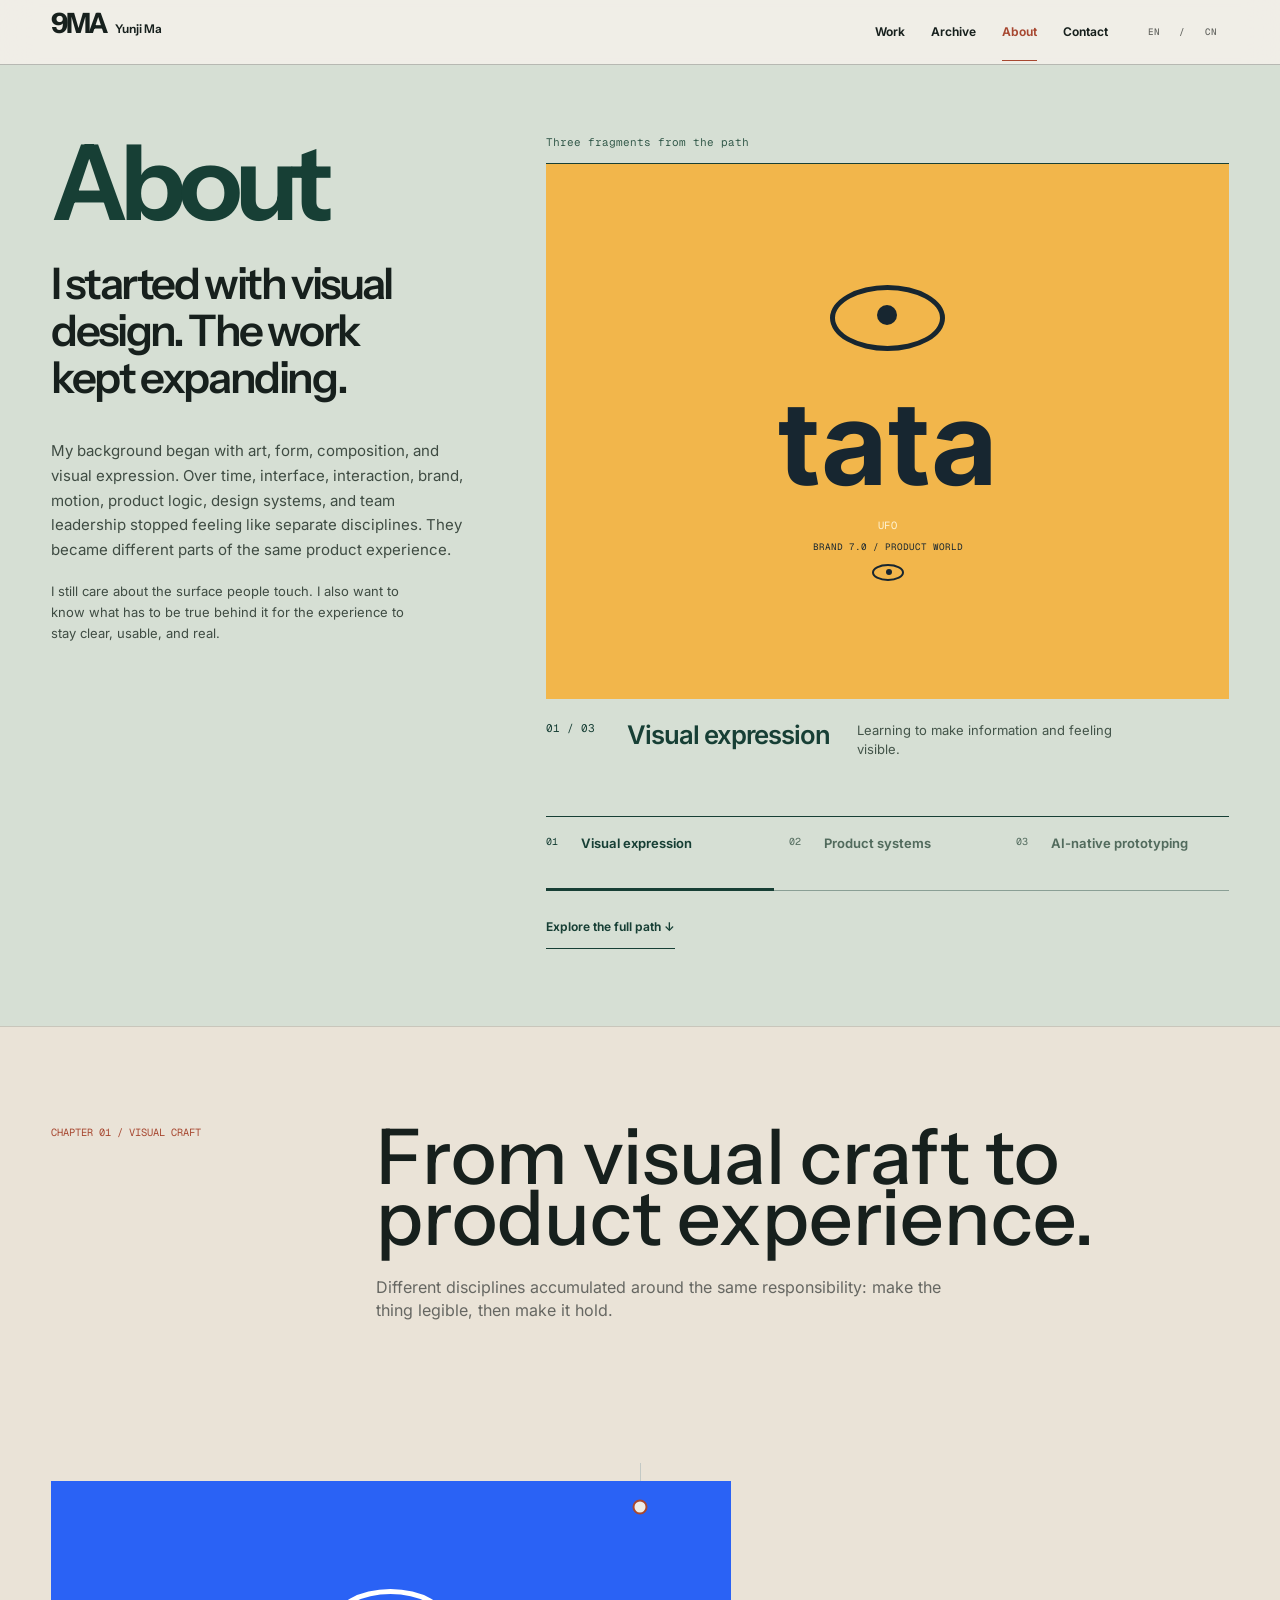
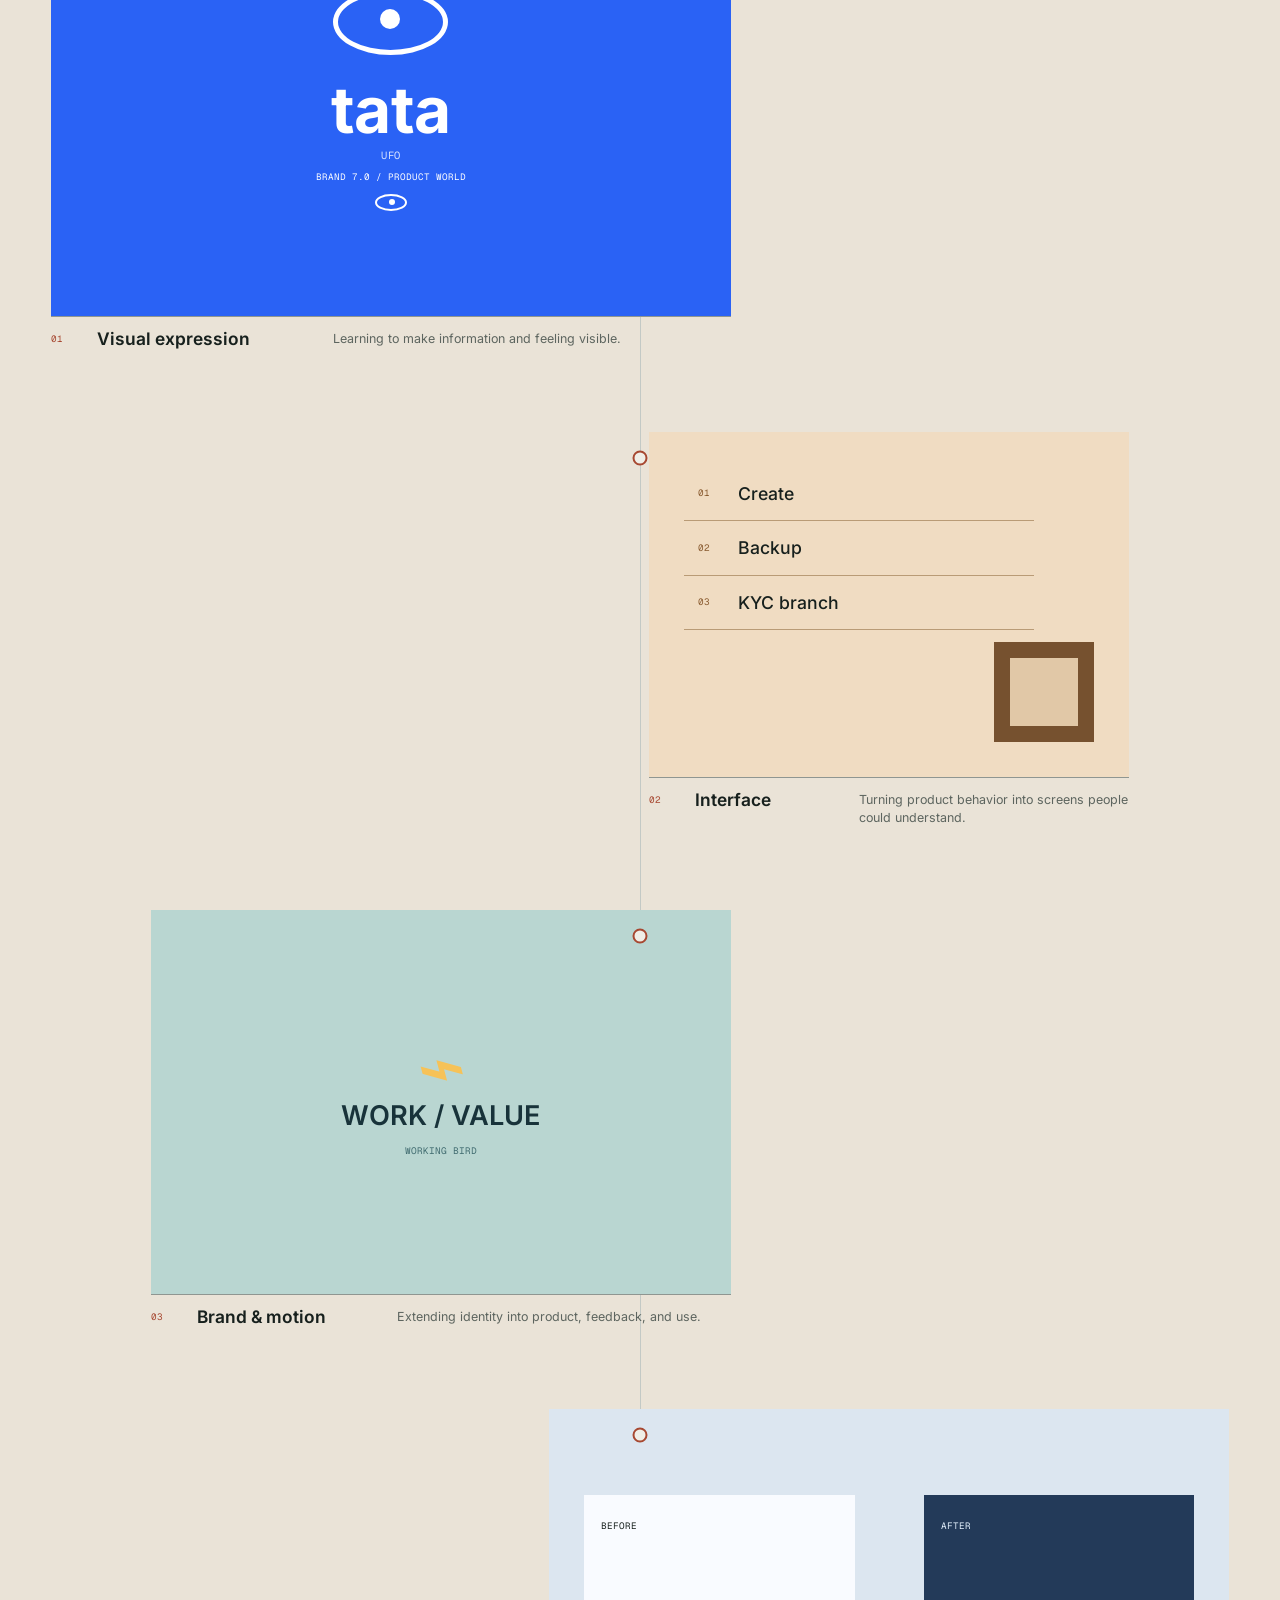
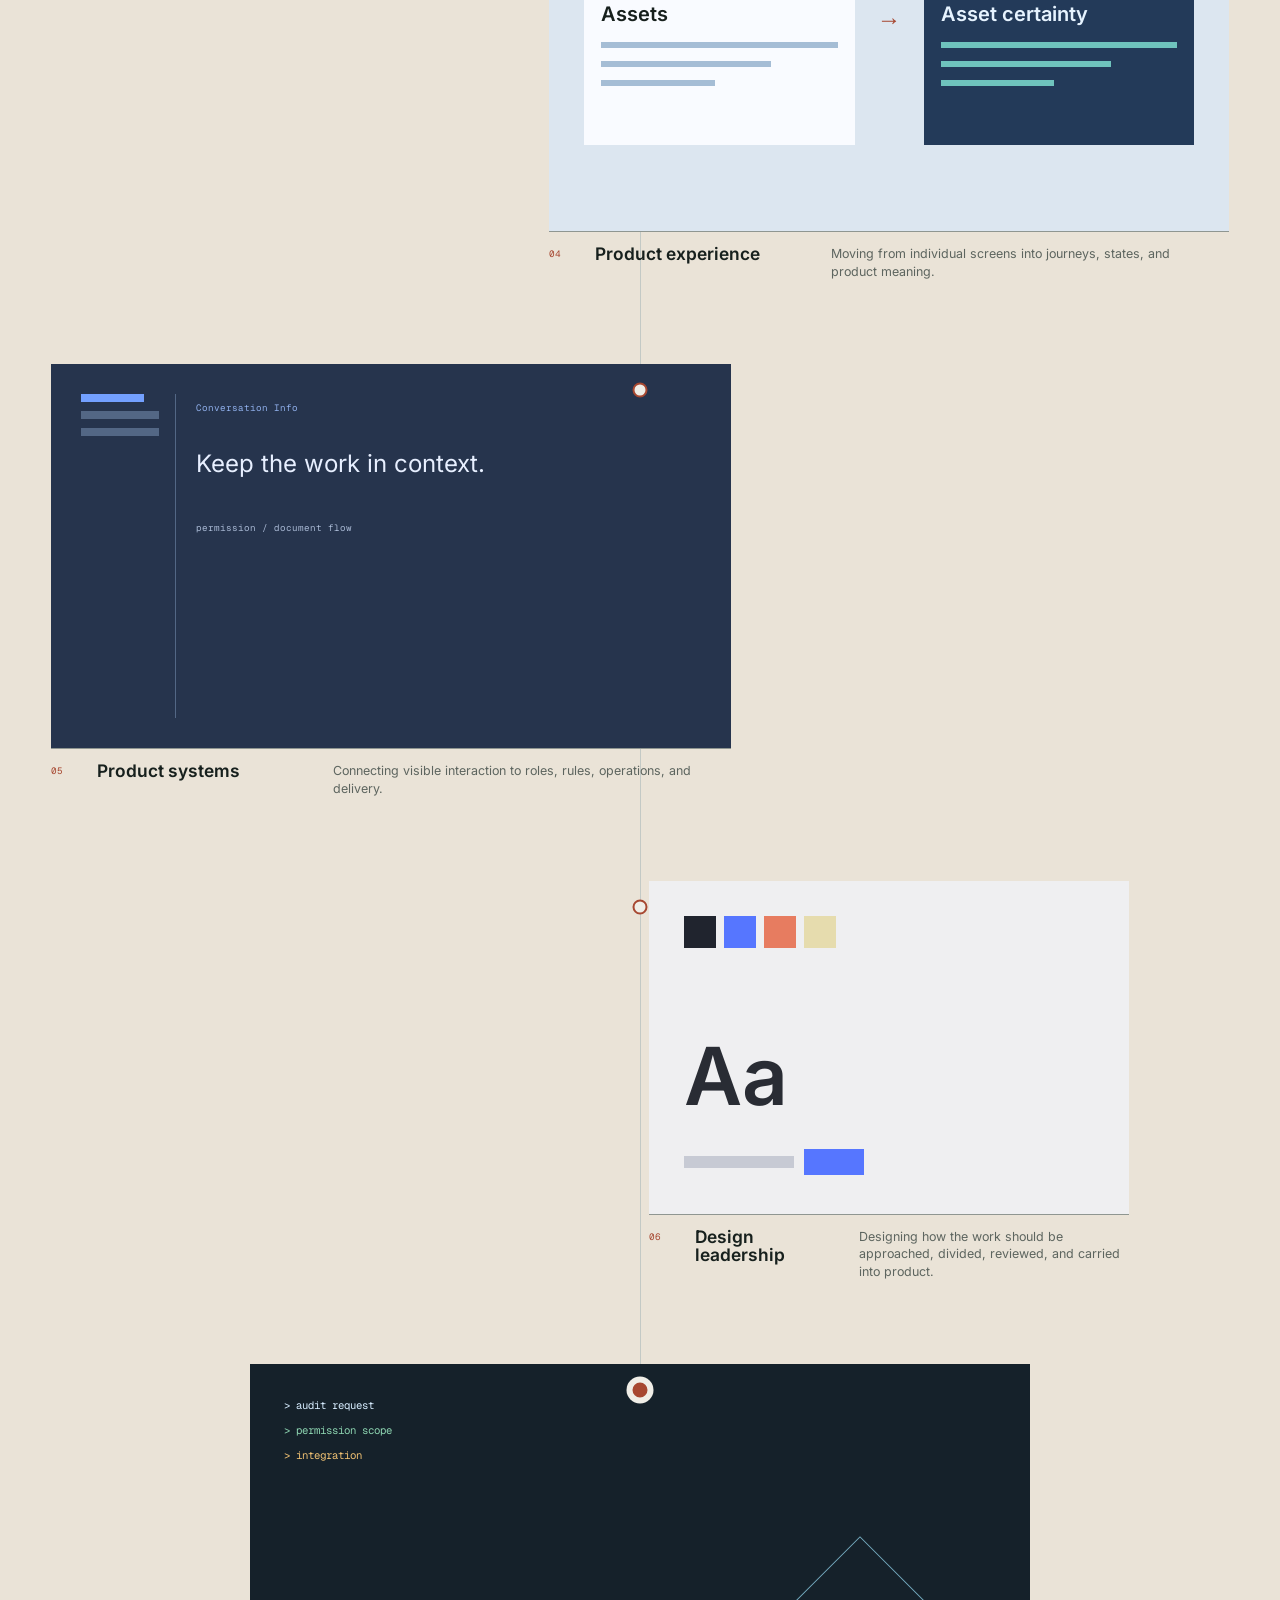
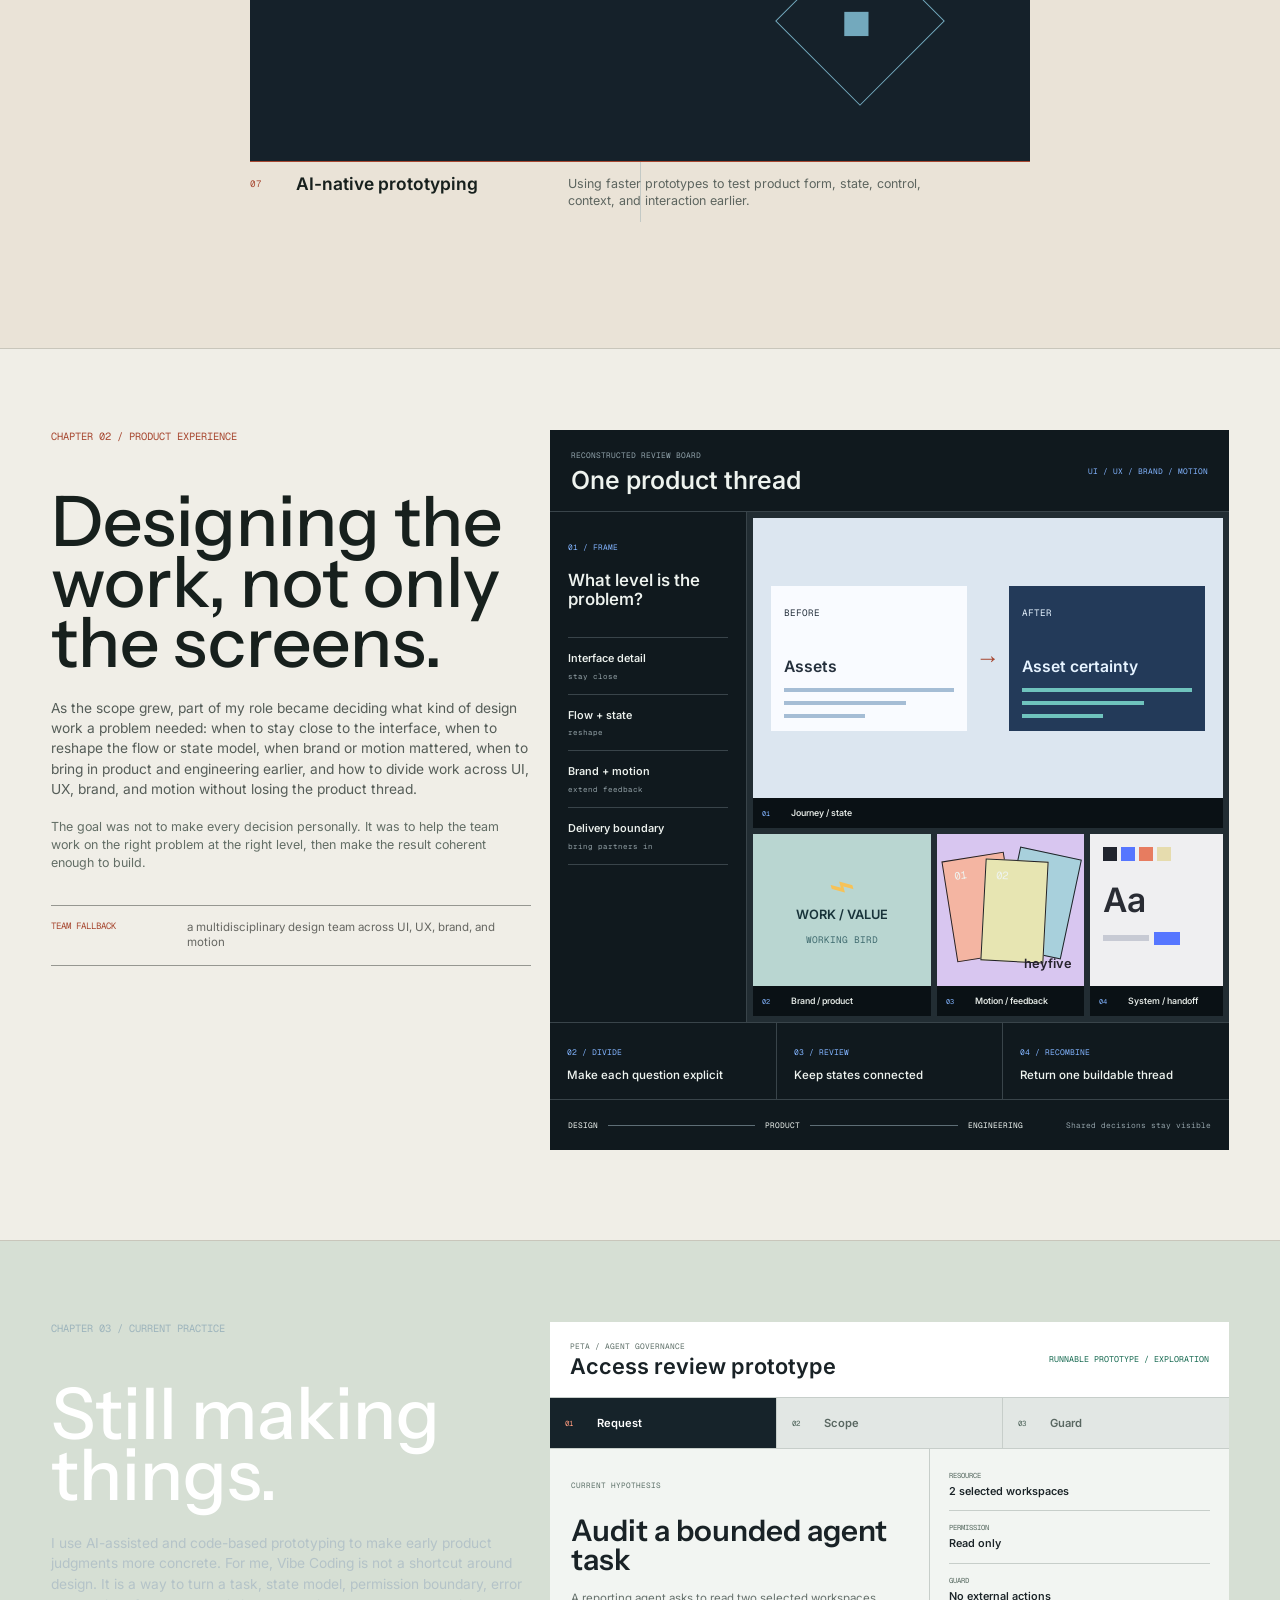
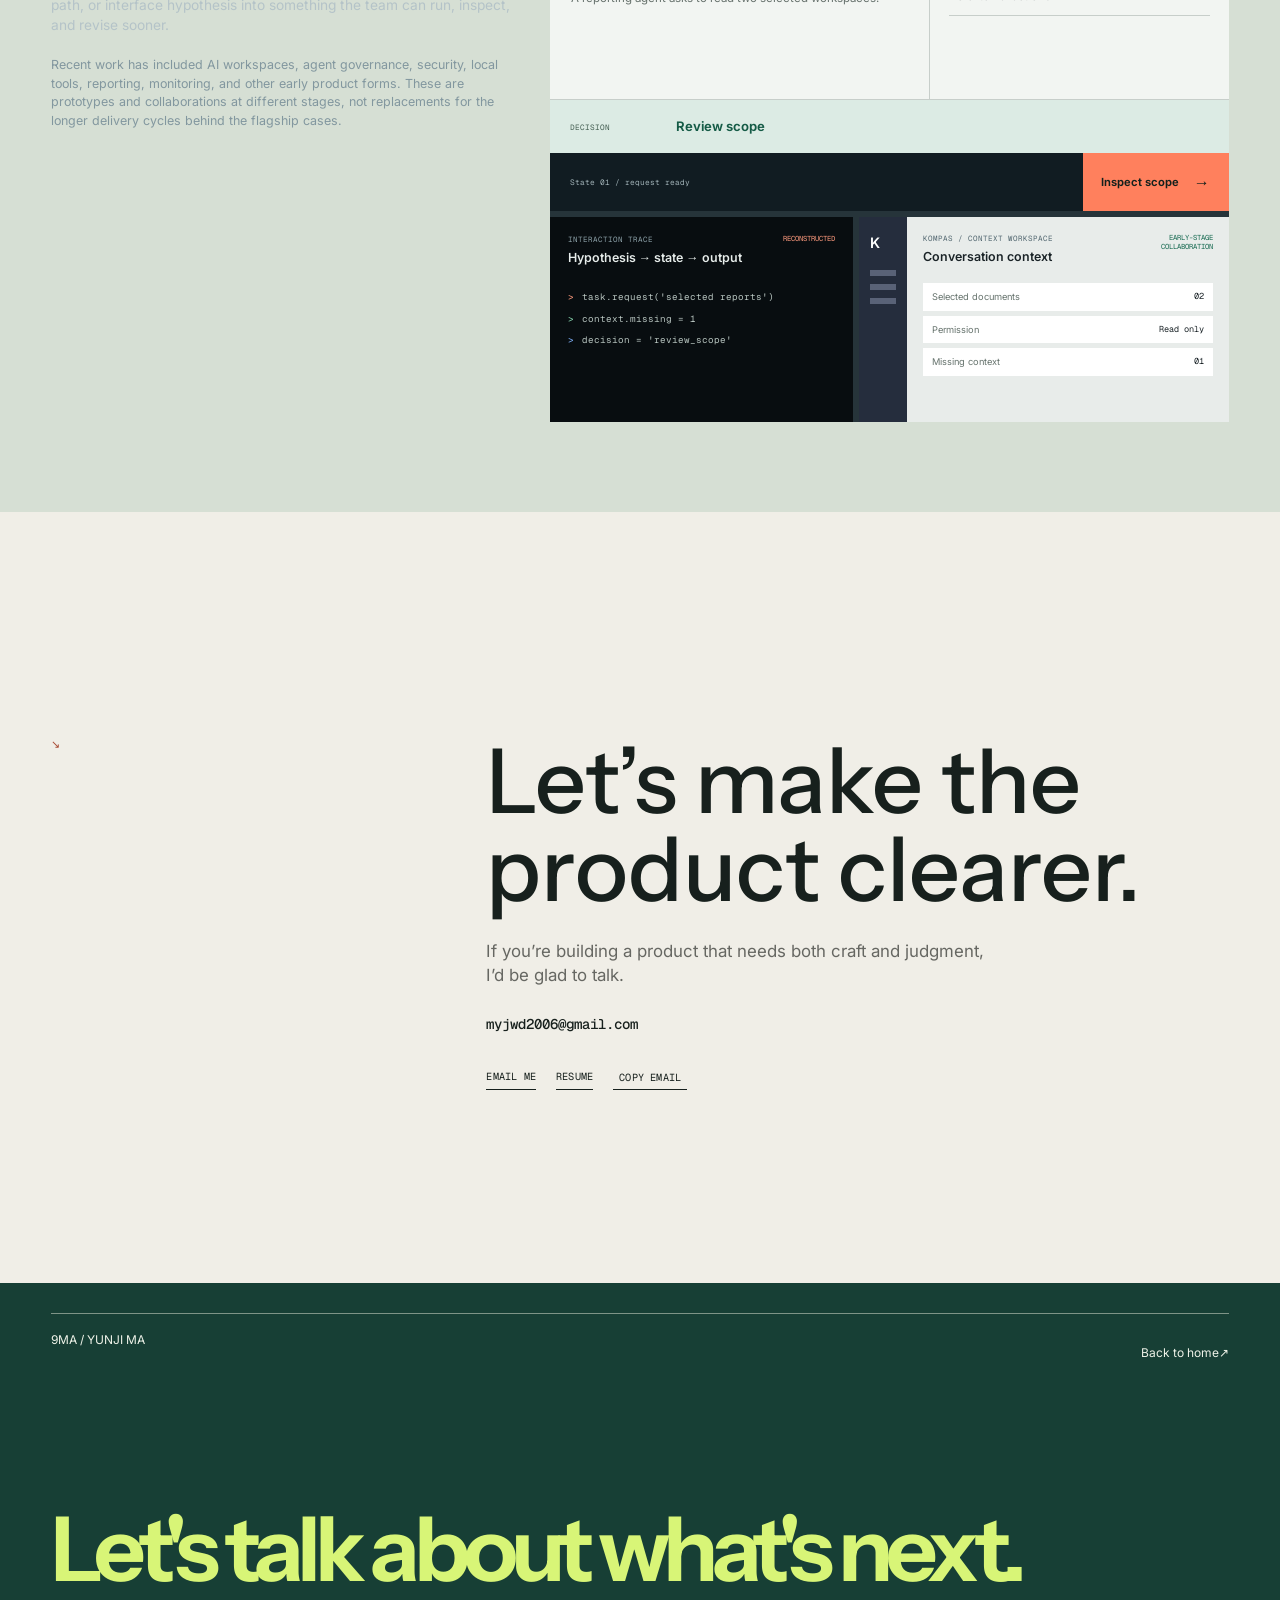
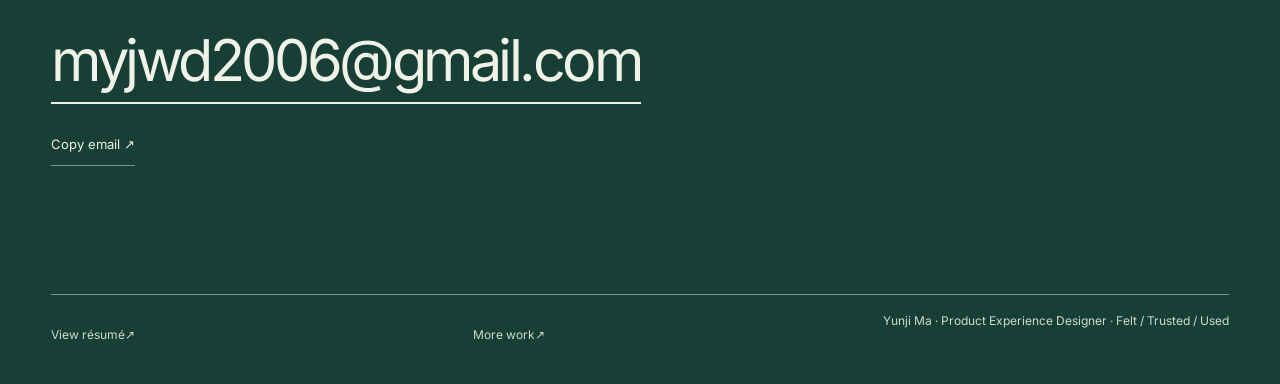
==== commit 2964db11: "Publish About evidence gallery to candidate preview" ====
--- a/next/about/index.html
+++ b/next/about/index.html
@@ -1 +1 @@
-<!DOCTYPE html><html lang="en" dir="ltr" data-site-locale="en"> <head><meta charset="UTF-8"><meta name="viewport" content="width=device-width, initial-scale=1"><meta name="theme-color" content="#f0eee7"><link rel="icon" type="image/svg+xml" href="/next/favicon.svg"><meta name="description" content="From visual design to product experience, design leadership, and AI-assisted prototyping."><meta property="og:title" content="About — Yunji Ma"><meta property="og:description" content="From visual design to product experience, design leadership, and AI-assisted prototyping."><meta property="og:type" content="website"><title>About — Yunji Ma</title><link rel="stylesheet" href="/next/_astro/SiteLayout.DaQ8uhaZ.css"></head> <body class="page page--about theme--about" data-route="about"> <a class="skip-link" href="#main-content">Skip to content</a> <header class="site-nav" data-nav> <div class="nav-inner"> <a class="nav-brand" href="/next/" aria-label="9MA · Yunji Ma"><strong>9MA</strong><span data-recon-label data-recon-en="Yunji Ma" data-recon-cn="马云骥">Yunji Ma</span></a> <nav class="nav-links" aria-label="Primary navigation"> <a href="/next/" data-i18n="common.nav.work"> Work </a><a href="/next/archive" data-i18n="common.nav.archive"> Archive </a><a href="/next/about" class="is-active" aria-current="page" data-i18n="common.nav.about"> About </a><a href="/next/#contact" data-i18n="common.nav.contact"> Contact </a> </nav> <div class="nav-tools"> <div class="locale-switch" role="group" aria-label="Language" data-i18n-aria-label="common.actions.language"> <button type="button" data-locale="en" aria-pressed="true" aria-label="EN · Switch to English" data-i18n-aria-label="common.actions.switchToEnglish">EN</button> <span aria-hidden="true">/</span> <button type="button" data-locale="cn" aria-pressed="false" aria-label="CN · Switch to Chinese" data-i18n-aria-label="common.actions.switchToChinese">CN</button> </div> <button class="menu-toggle" type="button" aria-expanded="false" aria-controls="mobile-menu" aria-label="Open menu" data-menu-toggle data-i18n-aria-label="common.actions.openMenu"> <span></span><span></span> </button> </div> </div> <div class="mobile-menu" id="mobile-menu" hidden data-mobile-menu> <nav aria-label="Mobile navigation"> <a href="/next/" data-i18n="common.nav.work">Work</a><a href="/next/archive" data-i18n="common.nav.archive">Archive</a><a href="/next/about" data-i18n="common.nav.about">About</a><a href="/next/#contact" data-i18n="common.nav.contact">Contact</a> </nav> </div> </header> <main id="main-content">  <header class="about-opening about-opening--evidence"> <div class="about-opening-title"> <h1 data-i18n="about.opening.title"><span class data-i18n="about.opening.title">About</span></h1> </div> <div class="about-opening-copy"> <h2 data-i18n="about.opening.headline">I started with visual design. The work kept expanding.</h2> <p data-i18n="about.opening.body">My background began with art, form, composition, and visual expression. Over time, interface, interaction, brand, motion, product logic, design systems, and team leadership stopped feeling like separate disciplines. They became different parts of the same product experience.</p> <p data-i18n="about.opening.secondary">I still care about the surface people touch. I also want to know what has to be true behind it for the experience to stay clear, usable, and real.</p> </div> <div class="about-opening-art about-practice-map" aria-label="Practice evolution and current working focus"> <header> <span data-recon-label data-recon-en="CURRENT PRACTICE" data-recon-cn="当前实践">CURRENT PRACTICE</span> <strong data-recon-label data-recon-en="AI-native product making" data-recon-cn="AI 原生产品实践">AI-native product making</strong> <p data-recon-label data-recon-en="Prototype the product, inspect the runtime, and keep design judgment attached to implementation evidence." data-recon-cn="把产品做成可运行原型，在真实 runtime 中检查，并让设计判断始终连接到实现证据。">Prototype the product, inspect the runtime, and keep design judgment attached to implementation evidence.</p> </header> <ol class="about-practice-axis"> <li><span>01</span><b data-recon-label data-recon-en="Visual craft" data-recon-cn="视觉工艺">Visual craft</b></li> <li><span>02</span><b data-recon-label data-recon-en="Interface systems" data-recon-cn="界面系统">Interface systems</b></li> <li><span>03</span><b data-recon-label data-recon-en="Product judgment" data-recon-cn="产品判断">Product judgment</b></li> <li><span>04</span><b data-recon-label data-recon-en="Team leadership" data-recon-cn="团队协作">Team leadership</b></li> <li><span>05</span><b data-recon-label data-recon-en="AI-native making" data-recon-cn="AI 原生实践">AI-native making</b></li> </ol> <section class="about-practice-constant"><span data-recon-label data-recon-en="WHAT STAYS CONSTANT" data-recon-cn="始终不变的部分">WHAT STAYS CONSTANT</span><strong data-recon-label data-recon-en="Make the thing legible, then make it hold." data-recon-cn="先让事情变得清楚，再让它真正成立。">Make the thing legible, then make it hold.</strong></section> <section class="about-practice-collaboration"><span data-recon-label data-recon-en="WORKING MODE" data-recon-cn="工作方式">WORKING MODE</span><p data-recon-label data-recon-en="Design · product · engineering · business" data-recon-cn="设计 · 产品 · 工程 · 业务">Design · product · engineering · business</p></section> </div> </header> <section class="about-chapter about-path-chapter" aria-labelledby="about-path-title" data-evidence-id="ABOUT-E01-VISUAL-CRAFT" data-priority="P1"> <div class="about-chapter-label" data-recon-label data-recon-en="Chapter 01 / Visual craft" data-recon-cn="第 01 章 / 视觉工艺">Chapter 01 / Visual craft</div> <div class="about-path-intro"> <h2 id="about-path-title" data-i18n="about.path.headline">From visual craft to product experience.</h2> <p data-recon-label data-recon-en="Different disciplines accumulated around the same responsibility: make the thing legible, then make it hold." data-recon-cn="不同能力最终汇聚到同一个责任：先让事情变得清楚，再让它真正成立。">Different disciplines accumulated around the same responsibility: make the thing legible, then make it hold.</p> </div> <ol class="about-path-sequence" aria-label="Design path" tabindex="0"> <li class="about-path-step about-path-step--expression" data-about-path-step> <figure class="about-path-figure" data-evidence-id="ABOUT-PATH-01" data-priority="P1"> <div class="about-path-media"> <div class="archive-visual archive-visual--tata"><div class="tata-sun"></div><div class="tata-wordmark">tata<span>UFO</span></div><div class="tata-caption">brand 7.0 / product world</div><div class="tata-eye"></div></div>          </div> <figcaption class="about-path-caption"> <span>01</span> <strong data-i18n="about.path.nodes.0.title">Visual expression</strong> <p data-i18n="about.path.nodes.0.line">Learning to make information and feeling visible.</p> </figcaption> </figure> </li><li class="about-path-step about-path-step--interface" data-about-path-step> <figure class="about-path-figure" data-evidence-id="ABOUT-PATH-02" data-priority="P1"> <div class="about-path-media">    <div class="archive-visual archive-visual--acorn"><div class="acorn-step"><span>01</span><b>Create</b></div><div class="acorn-step"><span>02</span><b>Backup</b></div><div class="acorn-step"><span>03</span><b>KYC branch</b></div><div class="acorn-qr"></div></div>       </div> <figcaption class="about-path-caption"> <span>02</span> <strong data-i18n="about.path.nodes.1.title">Interface</strong> <p data-i18n="about.path.nodes.1.line">Turning product behavior into screens people could understand.</p> </figcaption> </figure> </li><li class="about-path-step about-path-step--brand" data-about-path-step> <figure class="about-path-figure" data-evidence-id="ABOUT-PATH-03" data-priority="P1"> <div class="about-path-media">     <div class="archive-visual archive-visual--workbox"><div class="bird-shape">⌁</div><strong>WORK / VALUE</strong><small>Working Bird</small></div>      </div> <figcaption class="about-path-caption"> <span>03</span> <strong data-i18n="about.path.nodes.2.title">Brand &amp; motion</strong> <p data-i18n="about.path.nodes.2.line">Extending identity into product, feedback, and use.</p> </figcaption> </figure> </li><li class="about-path-step about-path-step--experience" data-about-path-step> <figure class="about-path-figure" data-evidence-id="ABOUT-PATH-04" data-priority="P1"> <div class="about-path-media">   <div class="archive-visual archive-visual--tigris"><div class="tigris-panel tigris-panel--before"><span>BEFORE</span><b>Assets</b><i></i><i></i><i></i></div><div class="tigris-arrow">→</div><div class="tigris-panel tigris-panel--after"><span>AFTER</span><b>Asset certainty</b><i></i><i></i><i></i></div></div>        </div> <figcaption class="about-path-caption"> <span>04</span> <strong data-i18n="about.path.nodes.3.title">Product experience</strong> <p data-i18n="about.path.nodes.3.line">Moving from individual screens into journeys, states, and product meaning.</p> </figcaption> </figure> </li><li class="about-path-step about-path-step--systems" data-about-path-step> <figure class="about-path-figure" data-evidence-id="ABOUT-PATH-05" data-priority="P1"> <div class="about-path-media">         <div class="archive-visual archive-visual--kompas"><aside><i></i><i></i><i></i></aside><div><span>Conversation Info</span><p>Keep the work in context.</p><b>permission / document flow</b></div></div>  </div> <figcaption class="about-path-caption"> <span>05</span> <strong data-i18n="about.path.nodes.4.title">Product systems</strong> <p data-i18n="about.path.nodes.4.line">Connecting visible interaction to roles, rules, operations, and delivery.</p> </figcaption> </figure> </li><li class="about-path-step about-path-step--leadership" data-about-path-step> <figure class="about-path-figure" data-evidence-id="ABOUT-PATH-06" data-priority="P1"> <div class="about-path-media">        <div class="archive-visual archive-visual--ds"><div class="ds-swatches"><i></i><i></i><i></i><i></i></div><strong>Aa</strong><div class="ds-component"><span></span><b></b></div></div>   </div> <figcaption class="about-path-caption"> <span>06</span> <strong data-i18n="about.path.nodes.5.title">Design leadership</strong> <p data-i18n="about.path.nodes.5.line">Designing how the work should be approached, divided, reviewed, and carried into product.</p> </figcaption> </figure> </li><li class="about-path-step about-path-step--prototype" data-about-path-step> <figure class="about-path-figure" data-evidence-id="ABOUT-PATH-07" data-priority="P1"> <div class="about-path-media">          <div class="archive-visual archive-visual--peta"><div class="peta-code"><span>&gt; audit request</span><span>&gt; permission scope</span><span>&gt; integration</span></div><div class="peta-shield">◆</div></div> </div> <figcaption class="about-path-caption"> <span>07</span> <strong data-i18n="about.path.nodes.6.title">AI-native prototyping</strong> <p data-i18n="about.path.nodes.6.line">Using faster prototypes to test product form, state, control, context, and interaction earlier.</p> </figcaption> </figure> </li> </ol> </section> <section class="about-chapter about-leadership-chapter" aria-labelledby="about-leadership-title" data-evidence-id="ABOUT-E02-PRODUCT-LEADERSHIP" data-priority="P1"> <div class="about-chapter-label" data-recon-label data-recon-en="Chapter 02 / Product experience" data-recon-cn="第 02 章 / 产品体验">Chapter 02 / Product experience</div> <div class="about-leadership-copy"> <h2 id="about-leadership-title" data-i18n="about.leadership.headline">Designing the work, not only the screens.</h2> <p data-i18n="about.leadership.body">As the scope grew, part of my role became deciding what kind of design work a problem needed: when to stay close to the interface, when to reshape the flow or state model, when brand or motion mattered, when to bring in product and engineering earlier, and how to divide work across UI, UX, brand, and motion without losing the product thread.</p> <p data-i18n="about.leadership.secondary">The goal was not to make every decision personally. It was to help the team work on the right problem at the right level, then make the result coherent enough to build.</p> <div class="about-leadership-note"><span data-recon-label data-recon-en="TEAM FALLBACK" data-recon-cn="团队说明">TEAM FALLBACK</span><p data-i18n="about.leadership.teamFallback">a multidisciplinary design team across UI, UX, brand, and motion</p></div> </div> <figure class="about-leadership-board" aria-labelledby="about-leadership-board-title" data-evidence-id="ABOUT-LEADERSHIP-BOARD" data-priority="P1"> <figcaption class="leadership-board-head"> <span data-recon-label data-recon-en="Reconstructed review board" data-recon-cn="重构评审工作台">Reconstructed review board</span> <strong id="about-leadership-board-title" data-recon-label data-recon-en="One product thread" data-recon-cn="一条产品主线">One product thread</strong> <small>UI / UX / BRAND / MOTION</small> </figcaption> <div class="leadership-board-main"> <aside class="leadership-question-levels"> <span data-recon-label data-recon-en="01 / FRAME" data-recon-cn="01 / 界定">01 / FRAME</span> <strong data-recon-label data-recon-en="What level is the problem?" data-recon-cn="问题发生在哪个层级？">What level is the problem?</strong> <ol> <li><b data-recon-label data-recon-en="Interface detail" data-recon-cn="界面细节">Interface detail</b><small data-recon-label data-recon-en="stay close" data-recon-cn="贴近界面">stay close</small></li> <li><b data-recon-label data-recon-en="Flow + state" data-recon-cn="流程与状态">Flow + state</b><small data-recon-label data-recon-en="reshape" data-recon-cn="重新塑造">reshape</small></li> <li><b data-recon-label data-recon-en="Brand + motion" data-recon-cn="品牌与动效">Brand + motion</b><small data-recon-label data-recon-en="extend feedback" data-recon-cn="延展反馈">extend feedback</small></li> <li><b data-recon-label data-recon-en="Delivery boundary" data-recon-cn="交付边界">Delivery boundary</b><small data-recon-label data-recon-en="bring partners in" data-recon-cn="让协作方加入">bring partners in</small></li> </ol> </aside> <div class="leadership-review-canvas" aria-label="Selected reconstructed cross-discipline evidence" tabindex="0"> <figure class="leadership-sample leadership-sample--journey">   <div class="archive-visual archive-visual--tigris"><div class="tigris-panel tigris-panel--before"><span>BEFORE</span><b>Assets</b><i></i><i></i><i></i></div><div class="tigris-arrow">→</div><div class="tigris-panel tigris-panel--after"><span>AFTER</span><b>Asset certainty</b><i></i><i></i><i></i></div></div>        <figcaption> <span>01</span> <strong data-recon-label data-recon-en="Journey / state" data-recon-cn="旅程 / 状态">Journey / state</strong> </figcaption> </figure><figure class="leadership-sample leadership-sample--brand">     <div class="archive-visual archive-visual--workbox"><div class="bird-shape">⌁</div><strong>WORK / VALUE</strong><small>Working Bird</small></div>      <figcaption> <span>02</span> <strong data-recon-label data-recon-en="Brand / product" data-recon-cn="品牌 / 产品">Brand / product</strong> </figcaption> </figure><figure class="leadership-sample leadership-sample--motion">  <div class="archive-visual archive-visual--heyfive"><div class="hf-frame hf-frame--one"><span>01</span></div><div class="hf-frame hf-frame--two"><span>02</span></div><div class="hf-frame hf-frame--three"><span>03</span></div><strong>heyfive</strong></div>         <figcaption> <span>03</span> <strong data-recon-label data-recon-en="Motion / feedback" data-recon-cn="动效 / 反馈">Motion / feedback</strong> </figcaption> </figure><figure class="leadership-sample leadership-sample--system">        <div class="archive-visual archive-visual--ds"><div class="ds-swatches"><i></i><i></i><i></i><i></i></div><strong>Aa</strong><div class="ds-component"><span></span><b></b></div></div>   <figcaption> <span>04</span> <strong data-recon-label data-recon-en="System / handoff" data-recon-cn="系统 / 交付">System / handoff</strong> </figcaption> </figure> </div> </div> <div class="leadership-decision-rail"> <div><span data-recon-label data-recon-en="02 / DIVIDE" data-recon-cn="02 / 拆分">02 / DIVIDE</span><strong data-recon-label data-recon-en="Make each question explicit" data-recon-cn="让每个问题清楚可见">Make each question explicit</strong></div> <div><span data-recon-label data-recon-en="03 / REVIEW" data-recon-cn="03 / 评审">03 / REVIEW</span><strong data-recon-label data-recon-en="Keep states connected" data-recon-cn="保持状态之间的联系">Keep states connected</strong></div> <div><span data-recon-label data-recon-en="04 / RECOMBINE" data-recon-cn="04 / 重组">04 / RECOMBINE</span><strong data-recon-label data-recon-en="Return one buildable thread" data-recon-cn="回到一条可构建主线">Return one buildable thread</strong></div> </div> <div class="leadership-handoff-rail"> <span>DESIGN</span><i></i><span>PRODUCT</span><i></i><span>ENGINEERING</span> <small data-recon-label data-recon-en="Shared decisions stay visible" data-recon-cn="共同决策保持可见">Shared decisions stay visible</small> </div> </figure> </section> <section class="about-chapter about-current about-current-chapter" aria-labelledby="about-current-title" data-evidence-id="ABOUT-E03-CURRENT" data-priority="P1"> <div class="about-chapter-label" data-recon-label data-recon-en="Chapter 03 / Current practice" data-recon-cn="第 03 章 / 当前实践">Chapter 03 / Current practice</div> <div class="about-current-copy"> <h2 id="about-current-title" data-i18n="about.current.headline">Still making things.</h2> <p data-i18n="about.current.body">I use AI-assisted and code-based prototyping to make early product judgments more concrete. For me, Vibe Coding is not a shortcut around design. It is a way to turn a task, state model, permission boundary, error path, or interface hypothesis into something the team can run, inspect, and revise sooner.</p> <p data-i18n="about.current.secondary">Recent work has included AI workspaces, agent governance, security, local tools, reporting, monitoring, and other early product forms. These are prototypes and collaborations at different stages, not replacements for the longer delivery cycles behind the flagship cases.</p> </div> <div class="about-current-lab" data-about-current-root data-prototype-state="request" data-evidence-id="ABOUT-CURRENT-LAB" data-priority="P1"> <section class="current-prototype" aria-labelledby="current-prototype-title"> <header class="current-prototype-head"> <div> <span data-recon-label data-recon-en="PETA / AGENT GOVERNANCE" data-recon-cn="PETA / AGENT 治理">PETA / AGENT GOVERNANCE</span> <strong id="current-prototype-title" data-recon-label data-recon-en="Access review prototype" data-recon-cn="访问审查原型">Access review prototype</strong> </div> <small data-recon-label data-recon-en="RUNNABLE PROTOTYPE / EXPLORATION" data-recon-cn="可运行原型 / 探索阶段">RUNNABLE PROTOTYPE / EXPLORATION</small> </header> <div class="current-prototype-tabs" role="tablist" aria-label="Prototype state"> <button type="button" role="tab" class="is-active" aria-selected="true" aria-controls="about-current-prototype-panel" tabindex="0" data-current-state="request"> <span>01</span> <strong data-recon-label data-recon-en="Request" data-recon-cn="请求">Request</strong> </button><button type="button" role="tab" aria-selected="false" aria-controls="about-current-prototype-panel" tabindex="-1" data-current-state="scope"> <span>02</span> <strong data-recon-label data-recon-en="Scope" data-recon-cn="范围">Scope</strong> </button><button type="button" role="tab" aria-selected="false" aria-controls="about-current-prototype-panel" tabindex="-1" data-current-state="guard"> <span>03</span> <strong data-recon-label data-recon-en="Guard" data-recon-cn="守卫">Guard</strong> </button> </div> <div class="current-prototype-panel" id="about-current-prototype-panel" role="tabpanel" aria-live="polite"> <div class="current-prototype-summary"> <span data-recon-label data-recon-en="CURRENT HYPOTHESIS" data-recon-cn="当前假设">CURRENT HYPOTHESIS</span> <h3 data-current-title>Audit a bounded agent task</h3> <p data-current-body>A reporting agent asks to read two selected workspaces.</p> </div> <dl class="current-prototype-ledger"> <div><dt data-recon-label data-recon-en="RESOURCE" data-recon-cn="资源">RESOURCE</dt><dd data-current-resource>2 selected workspaces</dd></div> <div><dt data-recon-label data-recon-en="PERMISSION" data-recon-cn="权限">PERMISSION</dt><dd data-current-permission>Read only</dd></div> <div><dt data-recon-label data-recon-en="GUARD" data-recon-cn="守卫">GUARD</dt><dd data-current-guard>No external actions</dd></div> </dl> <div class="current-prototype-decision"> <span data-recon-label data-recon-en="DECISION" data-recon-cn="决策">DECISION</span> <strong data-current-verdict>Review scope</strong> </div> </div> <footer class="current-prototype-action"> <span data-current-status data-recon-label data-recon-en="State 01 / request ready" data-recon-cn="状态 01 / 请求就绪">State 01 / request ready</span> <button type="button" data-current-run> <span data-current-action>Inspect scope</span> <b aria-hidden="true">→</b> </button> </footer> </section> <section class="current-trace" aria-labelledby="current-trace-title"> <header> <div><span data-recon-label data-recon-en="INTERACTION TRACE" data-recon-cn="交互轨迹">INTERACTION TRACE</span><strong id="current-trace-title" data-recon-label data-recon-en="Hypothesis → state → output" data-recon-cn="假设 → 状态 → 输出">Hypothesis → state → output</strong></div> <small data-recon-label data-recon-en="RECONSTRUCTED" data-recon-cn="重构证据">RECONSTRUCTED</small> </header> <code> <span data-current-trace="0">task.request(&#39;selected reports&#39;)</span> <span data-current-trace="1">context.missing = 1</span> <span data-current-trace="2">decision = &#39;review_scope&#39;</span> </code> </section> <section class="current-workspace" aria-labelledby="current-workspace-title"> <aside aria-hidden="true"><b>K</b><i></i><i></i><i></i></aside> <div class="current-workspace-main"> <header> <div><span>KOMPAS / CONTEXT WORKSPACE</span><strong id="current-workspace-title" data-recon-label data-recon-en="Conversation context" data-recon-cn="对话上下文">Conversation context</strong></div> <small data-recon-label data-recon-en="EARLY-STAGE COLLABORATION" data-recon-cn="早期协作">EARLY-STAGE COLLABORATION</small> </header> <dl> <div><dt data-recon-label data-recon-en="Selected documents" data-recon-cn="已选择文档">Selected documents</dt><dd>02</dd></div> <div><dt data-recon-label data-recon-en="Permission" data-recon-cn="权限">Permission</dt><dd data-recon-label data-recon-en="Read only" data-recon-cn="仅可读取">Read only</dd></div> <div><dt data-recon-label data-recon-en="Missing context" data-recon-cn="缺失上下文">Missing context</dt><dd>01</dd></div> </dl> </div> </section> </div> </section> <div class="about-contact"><section class="contact-section" id="contact" aria-labelledby="contact-title"> <div class="contact-mark" aria-hidden="true">↘</div> <div class="contact-content"> <h2 id="contact-title"><span class="contact-title-copy"><span class data-i18n="home.contact.title">Let’s make the product clearer.</span></span><span class="contact-title-narrow-cn" aria-hidden="true"><span>如果这些工作</span><span>与你正在做的</span><span>产品有关，</span><span>欢迎联系我。</span></span></h2> <p><span class data-i18n="home.contact.body">If you’re building a product that needs both craft and judgment, I’d be glad to talk.</span></p> <a class="contact-email-value" href="mailto:myjwd2006@gmail.com" data-contact-email>myjwd2006@gmail.com</a> <div class="contact-actions"> <a class="text-link" href="mailto:myjwd2006@gmail.com" data-contact-email><span class data-i18n="common.actions.emailMe">Email me</span></a> <a class="text-link" href="/next/resume/Yunji-Ma-Resume.pdf" data-resume-link target="_blank" rel="noreferrer"><span class data-i18n="common.actions.resume">Resume</span></a> <button class="text-link" type="button" data-copy-email data-copy-default-en="Copy email" data-copy-default-cn="复制邮箱" data-copy-success-en="Email copied" data-copy-success-cn="邮箱已复制" data-copy-failure-en="Copy unavailable — select the email above" data-copy-failure-cn="无法自动复制，请选择上方邮箱"><span class data-i18n="common.actions.copyEmail">Copy email</span></button> </div> <p class="contact-copy-status" data-copy-status aria-live="polite"></p> </div> </section></div>  </main> <footer class="site-footer" id="contact"> <div class="site-footer__top"><span>9MA / YUNJI MA</span><a href="/next/#top" data-recon-label data-recon-cn="回到首页" data-recon-en="Back to home">Back to home <span aria-hidden="true">↗</span></a></div> <div class="site-footer__main"><p data-recon-label data-recon-cn="接下来，聊聊你的难题。" data-recon-en="Let's talk about what's next.">Let's talk about what's next.</p><div class="contact-content"><a href="mailto:myjwd2006@gmail.com" data-contact-email>myjwd2006@gmail.com</a><div class="site-footer__copy"><button type="button" data-copy-email data-copy-default-cn="复制邮箱" data-copy-default-en="Copy email" data-copy-success-cn="邮箱已复制" data-copy-success-en="Email copied" data-copy-failure-cn="复制失败，请手动复制" data-copy-failure-en="Copy failed; please copy manually" data-recon-label data-recon-cn="复制邮箱" data-recon-en="Copy email">Copy email <span aria-hidden="true">↗</span></button><span data-copy-status role="status" aria-live="polite"></span></div></div></div> <div class="site-footer__bottom"><a href="/next/resume/Yunji-Ma-Resume.pdf" target="_blank" rel="noreferrer" data-resume-link data-recon-label data-recon-cn="查看简历" data-recon-en="View résumé">View résumé <span aria-hidden="true">↗</span></a><a href="/next/archive/" data-recon-label data-recon-cn="更多作品" data-recon-en="More work">More work <span aria-hidden="true">↗</span></a><span data-i18n="home.contact.footer">Yunji Ma · Product Experience Designer · Felt / Trusted / Used</span></div> </footer> <script type="module" src="/next/_astro/SiteLayout.astro_astro_type_script_index_0_lang.DDZ-m3hX.js"></script></body> </html>+<!DOCTYPE html><html lang="en" dir="ltr" data-site-locale="en"> <head><meta charset="UTF-8"><meta name="viewport" content="width=device-width, initial-scale=1"><meta name="theme-color" content="#f0eee7"><link rel="icon" type="image/svg+xml" href="/next/favicon.svg"><meta name="description" content="From visual design to product experience, design leadership, and AI-assisted prototyping."><meta property="og:title" content="About — Yunji Ma"><meta property="og:description" content="From visual design to product experience, design leadership, and AI-assisted prototyping."><meta property="og:type" content="website"><title>About — Yunji Ma</title><link rel="stylesheet" href="/next/_astro/SiteLayout.DhiUKuHK.css"><link rel="stylesheet" href="/next/_astro/about.Bql1Fiv2.css"></head> <body class="page page--about theme--about" data-route="about"> <a class="skip-link" href="#main-content">Skip to content</a> <header class="site-nav" data-nav> <div class="nav-inner"> <a class="nav-brand" href="/next/" aria-label="9MA · Yunji Ma"><strong>9MA</strong><span data-recon-label data-recon-en="Yunji Ma" data-recon-cn="马云骥">Yunji Ma</span></a> <nav class="nav-links" aria-label="Primary navigation"> <a href="/next/" data-i18n="common.nav.work"> Work </a><a href="/next/archive" data-i18n="common.nav.archive"> Archive </a><a href="/next/about" class="is-active" aria-current="page" data-i18n="common.nav.about"> About </a><a href="/next/#contact" data-i18n="common.nav.contact"> Contact </a> </nav> <div class="nav-tools"> <div class="locale-switch" role="group" aria-label="Language" data-i18n-aria-label="common.actions.language"> <button type="button" data-locale="en" aria-pressed="true" aria-label="EN · Switch to English" data-i18n-aria-label="common.actions.switchToEnglish">EN</button> <span aria-hidden="true">/</span> <button type="button" data-locale="cn" aria-pressed="false" aria-label="CN · Switch to Chinese" data-i18n-aria-label="common.actions.switchToChinese">CN</button> </div> <button class="menu-toggle" type="button" aria-expanded="false" aria-controls="mobile-menu" aria-label="Open menu" data-menu-toggle data-i18n-aria-label="common.actions.openMenu"> <span></span><span></span> </button> </div> </div> <div class="mobile-menu" id="mobile-menu" hidden data-mobile-menu> <nav aria-label="Mobile navigation"> <a href="/next/" data-i18n="common.nav.work">Work</a><a href="/next/archive" data-i18n="common.nav.archive">Archive</a><a href="/next/about" data-i18n="common.nav.about">About</a><a href="/next/#contact" data-i18n="common.nav.contact">Contact</a> </nav> </div> </header> <main id="main-content">  <header class="about-opening about-opening--evidence"> <div class="about-opening-title"> <h1 data-i18n="about.opening.title"><span class data-i18n="about.opening.title">About</span></h1> </div> <div class="about-opening-copy"> <h2 data-i18n="about.opening.headline">I started with visual design. The work kept expanding.</h2> <p data-i18n="about.opening.body">My background began with art, form, composition, and visual expression. Over time, interface, interaction, brand, motion, product logic, design systems, and team leadership stopped feeling like separate disciplines. They became different parts of the same product experience.</p> <p data-i18n="about.opening.secondary">I still care about the surface people touch. I also want to know what has to be true behind it for the experience to stay clear, usable, and real.</p> </div> <div class="about-evidence-gallery" data-about-evidence-gallery> <span class="about-evidence-gallery__label" id="about-gallery-label" data-recon-label data-recon-en="Three fragments from the path" data-recon-cn="沿途的三个作品片段">Three fragments from the path</span> <div class="about-evidence-gallery__stage" aria-labelledby="about-gallery-label"> <figure class="about-evidence-gallery__slide" id="about-opening-phase-1" data-about-evidence-slide> <div class="about-evidence-gallery__visual" aria-hidden="true"><div class="archive-visual archive-visual--tata"><div class="tata-sun"></div><div class="tata-wordmark">tata<span>UFO</span></div><div class="tata-caption">brand 7.0 / product world</div><div class="tata-eye"></div></div>         </div> <figcaption> <span>01 / 03</span> <strong data-i18n="about.path.nodes.0.title">Visual expression</strong> <p data-i18n="about.path.nodes.0.line">Learning to make information and feeling visible.</p> </figcaption> </figure><figure class="about-evidence-gallery__slide" id="about-opening-phase-2" data-about-evidence-slide hidden> <div class="about-evidence-gallery__visual" aria-hidden="true">        <div class="archive-visual archive-visual--kompas"><aside><i></i><i></i><i></i></aside><div><span>Conversation Info</span><p>Keep the work in context.</p><b>permission / document flow</b></div></div> </div> <figcaption> <span>02 / 03</span> <strong data-i18n="about.path.nodes.4.title">Product systems</strong> <p data-i18n="about.path.nodes.4.line">Connecting visible interaction to roles, rules, operations, and delivery.</p> </figcaption> </figure><figure class="about-evidence-gallery__slide" id="about-opening-phase-3" data-about-evidence-slide hidden> <div class="about-evidence-gallery__visual" aria-hidden="true">         <div class="archive-visual archive-visual--peta"><div class="peta-code"><span>&gt; audit request</span><span>&gt; permission scope</span><span>&gt; integration</span></div><div class="peta-shield">◆</div></div></div> <figcaption> <span>03 / 03</span> <strong data-i18n="about.path.nodes.6.title">AI-native prototyping</strong> <p data-i18n="about.path.nodes.6.line">Using faster prototypes to test product form, state, control, context, and interaction earlier.</p> </figcaption> </figure> </div> <div class="about-evidence-gallery__controls" role="group" aria-labelledby="about-gallery-label"> <button type="button" data-about-evidence-control aria-controls="about-opening-phase-1" aria-pressed="true" disabled> <span>01</span> <strong data-i18n="about.path.nodes.0.title">Visual expression</strong> </button><button type="button" data-about-evidence-control aria-controls="about-opening-phase-2" aria-pressed="false" disabled> <span>02</span> <strong data-i18n="about.path.nodes.4.title">Product systems</strong> </button><button type="button" data-about-evidence-control aria-controls="about-opening-phase-3" aria-pressed="false" disabled> <span>03</span> <strong data-i18n="about.path.nodes.6.title">AI-native prototyping</strong> </button> </div> <a class="about-evidence-gallery__path" href="#about-path-title" data-recon-label data-recon-en="Explore the full path ↓" data-recon-cn="沿完整路径继续阅读 ↓">Explore the full path ↓</a> </div> </header> <section class="about-chapter about-path-chapter" aria-labelledby="about-path-title" data-evidence-id="ABOUT-E01-VISUAL-CRAFT" data-priority="P1"> <div class="about-chapter-label" data-recon-label data-recon-en="Chapter 01 / Visual craft" data-recon-cn="第 01 章 / 视觉工艺">Chapter 01 / Visual craft</div> <div class="about-path-intro"> <h2 id="about-path-title" data-i18n="about.path.headline">From visual craft to product experience.</h2> <p data-recon-label data-recon-en="Different disciplines accumulated around the same responsibility: make the thing legible, then make it hold." data-recon-cn="不同能力最终汇聚到同一个责任：先让事情变得清楚，再让它真正成立。">Different disciplines accumulated around the same responsibility: make the thing legible, then make it hold.</p> </div> <ol class="about-path-sequence" aria-label="Design path" tabindex="0"> <li class="about-path-step about-path-step--expression" data-about-path-step> <figure class="about-path-figure" data-evidence-id="ABOUT-PATH-01" data-priority="P1"> <div class="about-path-media"> <div class="archive-visual archive-visual--tata"><div class="tata-sun"></div><div class="tata-wordmark">tata<span>UFO</span></div><div class="tata-caption">brand 7.0 / product world</div><div class="tata-eye"></div></div>          </div> <figcaption class="about-path-caption"> <span>01</span> <strong data-i18n="about.path.nodes.0.title">Visual expression</strong> <p data-i18n="about.path.nodes.0.line">Learning to make information and feeling visible.</p> </figcaption> </figure> </li><li class="about-path-step about-path-step--interface" data-about-path-step> <figure class="about-path-figure" data-evidence-id="ABOUT-PATH-02" data-priority="P1"> <div class="about-path-media">    <div class="archive-visual archive-visual--acorn"><div class="acorn-step"><span>01</span><b>Create</b></div><div class="acorn-step"><span>02</span><b>Backup</b></div><div class="acorn-step"><span>03</span><b>KYC branch</b></div><div class="acorn-qr"></div></div>       </div> <figcaption class="about-path-caption"> <span>02</span> <strong data-i18n="about.path.nodes.1.title">Interface</strong> <p data-i18n="about.path.nodes.1.line">Turning product behavior into screens people could understand.</p> </figcaption> </figure> </li><li class="about-path-step about-path-step--brand" data-about-path-step> <figure class="about-path-figure" data-evidence-id="ABOUT-PATH-03" data-priority="P1"> <div class="about-path-media">     <div class="archive-visual archive-visual--workbox"><div class="bird-shape">⌁</div><strong>WORK / VALUE</strong><small>Working Bird</small></div>      </div> <figcaption class="about-path-caption"> <span>03</span> <strong data-i18n="about.path.nodes.2.title">Brand &amp; motion</strong> <p data-i18n="about.path.nodes.2.line">Extending identity into product, feedback, and use.</p> </figcaption> </figure> </li><li class="about-path-step about-path-step--experience" data-about-path-step> <figure class="about-path-figure" data-evidence-id="ABOUT-PATH-04" data-priority="P1"> <div class="about-path-media">   <div class="archive-visual archive-visual--tigris"><div class="tigris-panel tigris-panel--before"><span>BEFORE</span><b>Assets</b><i></i><i></i><i></i></div><div class="tigris-arrow">→</div><div class="tigris-panel tigris-panel--after"><span>AFTER</span><b>Asset certainty</b><i></i><i></i><i></i></div></div>        </div> <figcaption class="about-path-caption"> <span>04</span> <strong data-i18n="about.path.nodes.3.title">Product experience</strong> <p data-i18n="about.path.nodes.3.line">Moving from individual screens into journeys, states, and product meaning.</p> </figcaption> </figure> </li><li class="about-path-step about-path-step--systems" data-about-path-step> <figure class="about-path-figure" data-evidence-id="ABOUT-PATH-05" data-priority="P1"> <div class="about-path-media">         <div class="archive-visual archive-visual--kompas"><aside><i></i><i></i><i></i></aside><div><span>Conversation Info</span><p>Keep the work in context.</p><b>permission / document flow</b></div></div>  </div> <figcaption class="about-path-caption"> <span>05</span> <strong data-i18n="about.path.nodes.4.title">Product systems</strong> <p data-i18n="about.path.nodes.4.line">Connecting visible interaction to roles, rules, operations, and delivery.</p> </figcaption> </figure> </li><li class="about-path-step about-path-step--leadership" data-about-path-step> <figure class="about-path-figure" data-evidence-id="ABOUT-PATH-06" data-priority="P1"> <div class="about-path-media">        <div class="archive-visual archive-visual--ds"><div class="ds-swatches"><i></i><i></i><i></i><i></i></div><strong>Aa</strong><div class="ds-component"><span></span><b></b></div></div>   </div> <figcaption class="about-path-caption"> <span>06</span> <strong data-i18n="about.path.nodes.5.title">Design leadership</strong> <p data-i18n="about.path.nodes.5.line">Designing how the work should be approached, divided, reviewed, and carried into product.</p> </figcaption> </figure> </li><li class="about-path-step about-path-step--prototype" data-about-path-step> <figure class="about-path-figure" data-evidence-id="ABOUT-PATH-07" data-priority="P1"> <div class="about-path-media">          <div class="archive-visual archive-visual--peta"><div class="peta-code"><span>&gt; audit request</span><span>&gt; permission scope</span><span>&gt; integration</span></div><div class="peta-shield">◆</div></div> </div> <figcaption class="about-path-caption"> <span>07</span> <strong data-i18n="about.path.nodes.6.title">AI-native prototyping</strong> <p data-i18n="about.path.nodes.6.line">Using faster prototypes to test product form, state, control, context, and interaction earlier.</p> </figcaption> </figure> </li> </ol> </section> <section class="about-chapter about-leadership-chapter" aria-labelledby="about-leadership-title" data-evidence-id="ABOUT-E02-PRODUCT-LEADERSHIP" data-priority="P1"> <div class="about-chapter-label" data-recon-label data-recon-en="Chapter 02 / Product experience" data-recon-cn="第 02 章 / 产品体验">Chapter 02 / Product experience</div> <div class="about-leadership-copy"> <h2 id="about-leadership-title" data-i18n="about.leadership.headline">Designing the work, not only the screens.</h2> <p data-i18n="about.leadership.body">As the scope grew, part of my role became deciding what kind of design work a problem needed: when to stay close to the interface, when to reshape the flow or state model, when brand or motion mattered, when to bring in product and engineering earlier, and how to divide work across UI, UX, brand, and motion without losing the product thread.</p> <p data-i18n="about.leadership.secondary">The goal was not to make every decision personally. It was to help the team work on the right problem at the right level, then make the result coherent enough to build.</p> <div class="about-leadership-note"><span data-recon-label data-recon-en="TEAM FALLBACK" data-recon-cn="团队说明">TEAM FALLBACK</span><p data-i18n="about.leadership.teamFallback">a multidisciplinary design team across UI, UX, brand, and motion</p></div> </div> <figure class="about-leadership-board" aria-labelledby="about-leadership-board-title" data-evidence-id="ABOUT-LEADERSHIP-BOARD" data-priority="P1"> <figcaption class="leadership-board-head"> <span data-recon-label data-recon-en="Reconstructed review board" data-recon-cn="重构评审工作台">Reconstructed review board</span> <strong id="about-leadership-board-title" data-recon-label data-recon-en="One product thread" data-recon-cn="一条产品主线">One product thread</strong> <small>UI / UX / BRAND / MOTION</small> </figcaption> <div class="leadership-board-main"> <aside class="leadership-question-levels"> <span data-recon-label data-recon-en="01 / FRAME" data-recon-cn="01 / 界定">01 / FRAME</span> <strong data-recon-label data-recon-en="What level is the problem?" data-recon-cn="问题发生在哪个层级？">What level is the problem?</strong> <ol> <li><b data-recon-label data-recon-en="Interface detail" data-recon-cn="界面细节">Interface detail</b><small data-recon-label data-recon-en="stay close" data-recon-cn="贴近界面">stay close</small></li> <li><b data-recon-label data-recon-en="Flow + state" data-recon-cn="流程与状态">Flow + state</b><small data-recon-label data-recon-en="reshape" data-recon-cn="重新塑造">reshape</small></li> <li><b data-recon-label data-recon-en="Brand + motion" data-recon-cn="品牌与动效">Brand + motion</b><small data-recon-label data-recon-en="extend feedback" data-recon-cn="延展反馈">extend feedback</small></li> <li><b data-recon-label data-recon-en="Delivery boundary" data-recon-cn="交付边界">Delivery boundary</b><small data-recon-label data-recon-en="bring partners in" data-recon-cn="让协作方加入">bring partners in</small></li> </ol> </aside> <div class="leadership-review-canvas" aria-label="Selected reconstructed cross-discipline evidence" tabindex="0"> <figure class="leadership-sample leadership-sample--journey">   <div class="archive-visual archive-visual--tigris"><div class="tigris-panel tigris-panel--before"><span>BEFORE</span><b>Assets</b><i></i><i></i><i></i></div><div class="tigris-arrow">→</div><div class="tigris-panel tigris-panel--after"><span>AFTER</span><b>Asset certainty</b><i></i><i></i><i></i></div></div>        <figcaption> <span>01</span> <strong data-recon-label data-recon-en="Journey / state" data-recon-cn="旅程 / 状态">Journey / state</strong> </figcaption> </figure><figure class="leadership-sample leadership-sample--brand">     <div class="archive-visual archive-visual--workbox"><div class="bird-shape">⌁</div><strong>WORK / VALUE</strong><small>Working Bird</small></div>      <figcaption> <span>02</span> <strong data-recon-label data-recon-en="Brand / product" data-recon-cn="品牌 / 产品">Brand / product</strong> </figcaption> </figure><figure class="leadership-sample leadership-sample--motion">  <div class="archive-visual archive-visual--heyfive"><div class="hf-frame hf-frame--one"><span>01</span></div><div class="hf-frame hf-frame--two"><span>02</span></div><div class="hf-frame hf-frame--three"><span>03</span></div><strong>heyfive</strong></div>         <figcaption> <span>03</span> <strong data-recon-label data-recon-en="Motion / feedback" data-recon-cn="动效 / 反馈">Motion / feedback</strong> </figcaption> </figure><figure class="leadership-sample leadership-sample--system">        <div class="archive-visual archive-visual--ds"><div class="ds-swatches"><i></i><i></i><i></i><i></i></div><strong>Aa</strong><div class="ds-component"><span></span><b></b></div></div>   <figcaption> <span>04</span> <strong data-recon-label data-recon-en="System / handoff" data-recon-cn="系统 / 交付">System / handoff</strong> </figcaption> </figure> </div> </div> <div class="leadership-decision-rail"> <div><span data-recon-label data-recon-en="02 / DIVIDE" data-recon-cn="02 / 拆分">02 / DIVIDE</span><strong data-recon-label data-recon-en="Make each question explicit" data-recon-cn="让每个问题清楚可见">Make each question explicit</strong></div> <div><span data-recon-label data-recon-en="03 / REVIEW" data-recon-cn="03 / 评审">03 / REVIEW</span><strong data-recon-label data-recon-en="Keep states connected" data-recon-cn="保持状态之间的联系">Keep states connected</strong></div> <div><span data-recon-label data-recon-en="04 / RECOMBINE" data-recon-cn="04 / 重组">04 / RECOMBINE</span><strong data-recon-label data-recon-en="Return one buildable thread" data-recon-cn="回到一条可构建主线">Return one buildable thread</strong></div> </div> <div class="leadership-handoff-rail"> <span>DESIGN</span><i></i><span>PRODUCT</span><i></i><span>ENGINEERING</span> <small data-recon-label data-recon-en="Shared decisions stay visible" data-recon-cn="共同决策保持可见">Shared decisions stay visible</small> </div> </figure> </section> <section class="about-chapter about-current about-current-chapter" aria-labelledby="about-current-title" data-evidence-id="ABOUT-E03-CURRENT" data-priority="P1"> <div class="about-chapter-label" data-recon-label data-recon-en="Chapter 03 / Current practice" data-recon-cn="第 03 章 / 当前实践">Chapter 03 / Current practice</div> <div class="about-current-copy"> <h2 id="about-current-title" data-i18n="about.current.headline">Still making things.</h2> <p data-i18n="about.current.body">I use AI-assisted and code-based prototyping to make early product judgments more concrete. For me, Vibe Coding is not a shortcut around design. It is a way to turn a task, state model, permission boundary, error path, or interface hypothesis into something the team can run, inspect, and revise sooner.</p> <p data-i18n="about.current.secondary">Recent work has included AI workspaces, agent governance, security, local tools, reporting, monitoring, and other early product forms. These are prototypes and collaborations at different stages, not replacements for the longer delivery cycles behind the flagship cases.</p> </div> <div class="about-current-lab" data-about-current-root data-prototype-state="request" data-evidence-id="ABOUT-CURRENT-LAB" data-priority="P1"> <section class="current-prototype" aria-labelledby="current-prototype-title"> <header class="current-prototype-head"> <div> <span data-recon-label data-recon-en="PETA / AGENT GOVERNANCE" data-recon-cn="PETA / AGENT 治理">PETA / AGENT GOVERNANCE</span> <strong id="current-prototype-title" data-recon-label data-recon-en="Access review prototype" data-recon-cn="访问审查原型">Access review prototype</strong> </div> <small data-recon-label data-recon-en="RUNNABLE PROTOTYPE / EXPLORATION" data-recon-cn="可运行原型 / 探索阶段">RUNNABLE PROTOTYPE / EXPLORATION</small> </header> <div class="current-prototype-tabs" role="tablist" aria-label="Prototype state"> <button type="button" role="tab" class="is-active" aria-selected="true" aria-controls="about-current-prototype-panel" tabindex="0" data-current-state="request"> <span>01</span> <strong data-recon-label data-recon-en="Request" data-recon-cn="请求">Request</strong> </button><button type="button" role="tab" aria-selected="false" aria-controls="about-current-prototype-panel" tabindex="-1" data-current-state="scope"> <span>02</span> <strong data-recon-label data-recon-en="Scope" data-recon-cn="范围">Scope</strong> </button><button type="button" role="tab" aria-selected="false" aria-controls="about-current-prototype-panel" tabindex="-1" data-current-state="guard"> <span>03</span> <strong data-recon-label data-recon-en="Guard" data-recon-cn="守卫">Guard</strong> </button> </div> <div class="current-prototype-panel" id="about-current-prototype-panel" role="tabpanel" aria-live="polite"> <div class="current-prototype-summary"> <span data-recon-label data-recon-en="CURRENT HYPOTHESIS" data-recon-cn="当前假设">CURRENT HYPOTHESIS</span> <h3 data-current-title>Audit a bounded agent task</h3> <p data-current-body>A reporting agent asks to read two selected workspaces.</p> </div> <dl class="current-prototype-ledger"> <div><dt data-recon-label data-recon-en="RESOURCE" data-recon-cn="资源">RESOURCE</dt><dd data-current-resource>2 selected workspaces</dd></div> <div><dt data-recon-label data-recon-en="PERMISSION" data-recon-cn="权限">PERMISSION</dt><dd data-current-permission>Read only</dd></div> <div><dt data-recon-label data-recon-en="GUARD" data-recon-cn="守卫">GUARD</dt><dd data-current-guard>No external actions</dd></div> </dl> <div class="current-prototype-decision"> <span data-recon-label data-recon-en="DECISION" data-recon-cn="决策">DECISION</span> <strong data-current-verdict>Review scope</strong> </div> </div> <footer class="current-prototype-action"> <span data-current-status data-recon-label data-recon-en="State 01 / request ready" data-recon-cn="状态 01 / 请求就绪">State 01 / request ready</span> <button type="button" data-current-run> <span data-current-action>Inspect scope</span> <b aria-hidden="true">→</b> </button> </footer> </section> <section class="current-trace" aria-labelledby="current-trace-title"> <header> <div><span data-recon-label data-recon-en="INTERACTION TRACE" data-recon-cn="交互轨迹">INTERACTION TRACE</span><strong id="current-trace-title" data-recon-label data-recon-en="Hypothesis → state → output" data-recon-cn="假设 → 状态 → 输出">Hypothesis → state → output</strong></div> <small data-recon-label data-recon-en="RECONSTRUCTED" data-recon-cn="重构证据">RECONSTRUCTED</small> </header> <code> <span data-current-trace="0">task.request(&#39;selected reports&#39;)</span> <span data-current-trace="1">context.missing = 1</span> <span data-current-trace="2">decision = &#39;review_scope&#39;</span> </code> </section> <section class="current-workspace" aria-labelledby="current-workspace-title"> <aside aria-hidden="true"><b>K</b><i></i><i></i><i></i></aside> <div class="current-workspace-main"> <header> <div><span>KOMPAS / CONTEXT WORKSPACE</span><strong id="current-workspace-title" data-recon-label data-recon-en="Conversation context" data-recon-cn="对话上下文">Conversation context</strong></div> <small data-recon-label data-recon-en="EARLY-STAGE COLLABORATION" data-recon-cn="早期协作">EARLY-STAGE COLLABORATION</small> </header> <dl> <div><dt data-recon-label data-recon-en="Selected documents" data-recon-cn="已选择文档">Selected documents</dt><dd>02</dd></div> <div><dt data-recon-label data-recon-en="Permission" data-recon-cn="权限">Permission</dt><dd data-recon-label data-recon-en="Read only" data-recon-cn="仅可读取">Read only</dd></div> <div><dt data-recon-label data-recon-en="Missing context" data-recon-cn="缺失上下文">Missing context</dt><dd>01</dd></div> </dl> </div> </section> </div> </section> <div class="about-contact"><section class="contact-section" id="contact" aria-labelledby="contact-title"> <div class="contact-mark" aria-hidden="true">↘</div> <div class="contact-content"> <h2 id="contact-title"><span class="contact-title-copy"><span class data-i18n="home.contact.title">Let’s make the product clearer.</span></span><span class="contact-title-narrow-cn" aria-hidden="true"><span>如果这些工作</span><span>与你正在做的</span><span>产品有关，</span><span>欢迎联系我。</span></span></h2> <p><span class data-i18n="home.contact.body">If you’re building a product that needs both craft and judgment, I’d be glad to talk.</span></p> <a class="contact-email-value" href="mailto:myjwd2006@gmail.com" data-contact-email>myjwd2006@gmail.com</a> <div class="contact-actions"> <a class="text-link" href="mailto:myjwd2006@gmail.com" data-contact-email><span class data-i18n="common.actions.emailMe">Email me</span></a> <a class="text-link" href="/next/resume/Yunji-Ma-Resume.pdf" data-resume-link target="_blank" rel="noreferrer"><span class data-i18n="common.actions.resume">Resume</span></a> <button class="text-link" type="button" data-copy-email data-copy-default-en="Copy email" data-copy-default-cn="复制邮箱" data-copy-success-en="Email copied" data-copy-success-cn="邮箱已复制" data-copy-failure-en="Copy unavailable — select the email above" data-copy-failure-cn="无法自动复制，请选择上方邮箱"><span class data-i18n="common.actions.copyEmail">Copy email</span></button> </div> <p class="contact-copy-status" data-copy-status aria-live="polite"></p> </div> </section></div>  </main> <footer class="site-footer" id="contact"> <div class="site-footer__top"><span>9MA / YUNJI MA</span><a href="/next/#top" data-recon-label data-recon-cn="回到首页" data-recon-en="Back to home">Back to home <span aria-hidden="true">↗</span></a></div> <div class="site-footer__main"><p data-recon-label data-recon-cn="接下来，聊聊你的难题。" data-recon-en="Let's talk about what's next.">Let's talk about what's next.</p><div class="contact-content"><a href="mailto:myjwd2006@gmail.com" data-contact-email>myjwd2006@gmail.com</a><div class="site-footer__copy"><button type="button" data-copy-email data-copy-default-cn="复制邮箱" data-copy-default-en="Copy email" data-copy-success-cn="邮箱已复制" data-copy-success-en="Email copied" data-copy-failure-cn="复制失败，请手动复制" data-copy-failure-en="Copy failed; please copy manually" data-recon-label data-recon-cn="复制邮箱" data-recon-en="Copy email">Copy email <span aria-hidden="true">↗</span></button><span data-copy-status role="status" aria-live="polite"></span></div></div></div> <div class="site-footer__bottom"><a href="/next/resume/Yunji-Ma-Resume.pdf" target="_blank" rel="noreferrer" data-resume-link data-recon-label data-recon-cn="查看简历" data-recon-en="View résumé">View résumé <span aria-hidden="true">↗</span></a><a href="/next/archive/" data-recon-label data-recon-cn="更多作品" data-recon-en="More work">More work <span aria-hidden="true">↗</span></a><span data-i18n="home.contact.footer">Yunji Ma · Product Experience Designer · Felt / Trusted / Used</span></div> </footer> <script type="module" src="/next/_astro/SiteLayout.astro_astro_type_script_index_0_lang.DDZ-m3hX.js"></script></body> </html> <script type="module">var e=document.querySelector(`[data-about-evidence-gallery]`);if(e){let t=Array.from(e.querySelectorAll(`[data-about-evidence-control]`)),n=Array.from(e.querySelectorAll(`[data-about-evidence-slide]`));t.forEach((e,r)=>{e.disabled=!1,e.addEventListener(`click`,()=>{t.forEach((e,t)=>{e.setAttribute(`aria-pressed`,String(t===r))}),n.forEach((e,t)=>{e.hidden=t!==r})})})}</script>
--- a/next/_astro/SiteLayout.DhiUKuHK.css
+++ b/next/_astro/SiteLayout.DhiUKuHK.css
@@ -0,0 +1 @@
+@font-face{font-family:Instrument Sans Variable;font-style:normal;font-display:swap;font-weight:400 700;src:url(/next/_astro/instrument-sans-latin-ext-wght-normal.B5bTHO_g.woff2)format("woff2-variations");unicode-range:U+100-2BA,U+2BD-2C5,U+2C7-2CC,U+2CE-2D7,U+2DD-2FF,U+304,U+308,U+329,U+1D00-1DBF,U+1E00-1E9F,U+1EF2-1EFF,U+2020,U+20A0-20AB,U+20AD-20C0,U+2113,U+2C60-2C7F,U+A720-A7FF}@font-face{font-family:Instrument Sans Variable;font-style:normal;font-display:swap;font-weight:400 700;src:url(/next/_astro/instrument-sans-latin-wght-normal.BbzFLZTg.woff2)format("woff2-variations");unicode-range:U+??,U+131,U+152-153,U+2BB-2BC,U+2C6,U+2DA,U+2DC,U+304,U+308,U+329,U+2000-206F,U+20AC,U+2122,U+2191,U+2193,U+2212,U+2215,U+FEFF,U+FFFD}@font-face{font-family:Inter Variable;font-style:normal;font-display:swap;font-weight:100 900;src:url(/next/_astro/inter-cyrillic-ext-wght-normal.BOeWTOD4.woff2)format("woff2-variations");unicode-range:U+460-52F,U+1C80-1C8A,U+20B4,U+2DE0-2DFF,U+A640-A69F,U+FE2E-FE2F}@font-face{font-family:Inter Variable;font-style:normal;font-display:swap;font-weight:100 900;src:url(/next/_astro/inter-cyrillic-wght-normal.DqGufNeO.woff2)format("woff2-variations");unicode-range:U+301,U+400-45F,U+490-491,U+4B0-4B1,U+2116}@font-face{font-family:Inter Variable;font-style:normal;font-display:swap;font-weight:100 900;src:url(/next/_astro/inter-greek-ext-wght-normal.DlzME5K_.woff2)format("woff2-variations");unicode-range:U+1F??}@font-face{font-family:Inter Variable;font-style:normal;font-display:swap;font-weight:100 900;src:url(/next/_astro/inter-greek-wght-normal.CkhJZR-_.woff2)format("woff2-variations");unicode-range:U+370-377,U+37A-37F,U+384-38A,U+38C,U+38E-3A1,U+3A3-3FF}@font-face{font-family:Inter Variable;font-style:normal;font-display:swap;font-weight:100 900;src:url(/next/_astro/inter-vietnamese-wght-normal.CBcvBZtf.woff2)format("woff2-variations");unicode-range:U+102-103,U+110-111,U+128-129,U+168-169,U+1A0-1A1,U+1AF-1B0,U+300-301,U+303-304,U+308-309,U+323,U+329,U+1EA0-1EF9,U+20AB}@font-face{font-family:Inter Variable;font-style:normal;font-display:swap;font-weight:100 900;src:url(/next/_astro/inter-latin-ext-wght-normal.DO1Apj_S.woff2)format("woff2-variations");unicode-range:U+100-2BA,U+2BD-2C5,U+2C7-2CC,U+2CE-2D7,U+2DD-2FF,U+304,U+308,U+329,U+1D00-1DBF,U+1E00-1E9F,U+1EF2-1EFF,U+2020,U+20A0-20AB,U+20AD-20C0,U+2113,U+2C60-2C7F,U+A720-A7FF}@font-face{font-family:Inter Variable;font-style:normal;font-display:swap;font-weight:100 900;src:url(/next/_astro/inter-latin-wght-normal.Dx4kXJAl.woff2)format("woff2-variations");unicode-range:U+??,U+131,U+152-153,U+2BB-2BC,U+2C6,U+2DA,U+2DC,U+304,U+308,U+329,U+2000-206F,U+20AC,U+2122,U+2191,U+2193,U+2212,U+2215,U+FEFF,U+FFFD}@font-face{font-family:Geist Mono Variable;font-style:normal;font-display:swap;font-weight:100 900;src:url(/next/_astro/geist-mono-cyrillic-ext-wght-normal.X_5orZeX.woff2)format("woff2-variations");unicode-range:U+460-52F,U+1C80-1C8A,U+20B4,U+2DE0-2DFF,U+A640-A69F,U+FE2E-FE2F}@font-face{font-family:Geist Mono Variable;font-style:normal;font-display:swap;font-weight:100 900;src:url(/next/_astro/geist-mono-cyrillic-wght-normal.DiZS0aHC.woff2)format("woff2-variations");unicode-range:U+301,U+400-45F,U+490-491,U+4B0-4B1,U+2116}@font-face{font-family:Geist Mono Variable;font-style:normal;font-display:swap;font-weight:100 900;src:url(/next/_astro/geist-mono-symbols2-wght-normal.CO5SzqOn.woff2)format("woff2-variations");unicode-range:U+2000-2001,U+2004-2008,U+200A,U+23B8-23BD,U+2500-259F}@font-face{font-family:Geist Mono Variable;font-style:normal;font-display:swap;font-weight:100 900;src:url(/next/_astro/geist-mono-vietnamese-wght-normal.DadHysG0.woff2)format("woff2-variations");unicode-range:U+102-103,U+110-111,U+128-129,U+168-169,U+1A0-1A1,U+1AF-1B0,U+300-301,U+303-304,U+308-309,U+323,U+329,U+1EA0-1EF9,U+20AB}@font-face{font-family:Geist Mono Variable;font-style:normal;font-display:swap;font-weight:100 900;src:url(/next/_astro/geist-mono-latin-ext-wght-normal.Bwz-egvJ.woff2)format("woff2-variations");unicode-range:U+100-2BA,U+2BD-2C5,U+2C7-2CC,U+2CE-2D7,U+2DD-2FF,U+304,U+308,U+329,U+1D00-1DBF,U+1E00-1E9F,U+1EF2-1EFF,U+2020,U+20A0-20AB,U+20AD-20C0,U+2113,U+2C60-2C7F,U+A720-A7FF}@font-face{font-family:Geist Mono Variable;font-style:normal;font-display:swap;font-weight:100 900;src:url(/next/_astro/geist-mono-latin-wght-normal.XN7g48iV.woff2)format("woff2-variations");unicode-range:U+??,U+131,U+152-153,U+2BB-2BC,U+2C6,U+2DA,U+2DC,U+304,U+308,U+329,U+2000-206F,U+20AC,U+2122,U+2191,U+2193,U+2212,U+2215,U+FEFF,U+FFFD}:root{--paper:#fff;--paper-deep:#f1f1ee;--white:#fff;--ink:#080808;--muted:#666762;--line:#d8d8d2;--line-dark:#969791;--blue:#0b56ff;--blue-soft:#e8edff;--orange:#ff7250;--dark:#08151d;--dark-2:#102833;--dark-line:#38515c;--green:#5bd39e;--red:#e84e52;--shadow:none;--display:"Instrument Sans Variable", "PingFang SC", "Hiragino Sans GB", sans-serif;--body:"Inter Variable", "PingFang SC", "Hiragino Sans GB", sans-serif;--mono:"Geist Mono Variable", "SFMono-Regular", Consolas, monospace;--content-max:1440px;--copy-measure:68ch;--compact-measure:46ch;--page-pad:clamp(18px, 4vw, 64px);--scene-space:clamp(88px, 13vh, 180px);--measure:var(--content-max);--gutter:var(--page-pad);--site-nav-height:64px;--case-nav-height:48px}.osl-case-nav{--case-nav-bg:#f7f7f3;--case-nav-border:var(--line);--case-nav-accent:#4d5ee8}.osl-opening.case-opening{background:#f7f7f3;border-top:0;grid-template-rows:minmax(0,1fr) auto auto;min-height:calc(100svh - 113px);padding:0;display:grid}.osl-opening-spread{min-height:0;padding:18px var(--gutter) 14px;grid-template-columns:minmax(340px,.62fr) minmax(0,1.38fr);gap:clamp(28px,3vw,52px);display:grid}.osl-opening-copy{flex-direction:column;min-width:0;padding:3px 0;display:flex}.osl-opening-copy .eyebrow{color:#4d5ee8}.osl-opening-copy h1{margin-top:9px;font-size:clamp(4.8rem,6vw,6.5rem);line-height:.8}.osl-opening-copy h2{text-wrap:balance;max-width:460px;margin-top:22px;font-size:clamp(2.05rem,2.65vw,2.75rem);line-height:.94}.osl-opening-copy>p:not(.osl-opening-question){max-width:455px;color:var(--muted);margin-top:18px;font-size:.82rem;line-height:1.47}.osl-opening-question{width:min(720px, calc(100% - (2 * var(--gutter))));margin:0 var(--gutter) 0 auto;border-top:1px solid var(--line-dark);padding:17px 0 21px;font-size:1rem;line-height:1.2}.osl-opening-product{align-self:stretch;min-width:0;padding:0;margin:0!important}.osl-opening-product__context{color:#717975;min-height:21px;font:.45rem var(--mono);letter-spacing:.04em;justify-content:space-between;gap:16px;display:flex}.osl-opening-product__context span:last-child{color:#4d5ee8}.osl-opening-product .osl-surface.osl-surface--product{min-height:0;box-shadow:none;border-radius:0}.osl-opening-product .osl-product-nav{min-height:42px;padding:0 14px}.osl-opening-product .osl-product-nav nav{gap:17px;font-size:.52rem}.osl-opening-product .osl-product-account{padding:6px 8px;font-size:.43rem}.osl-opening-product .osl-product-shell{grid-template-columns:145px minmax(0,1fr) 190px;min-height:488px}.osl-opening-product .osl-product-steps{padding:15px 12px}.osl-opening-product .osl-product-steps>strong{font-size:.57rem}.osl-opening-product .osl-product-steps ol{margin-top:10px}.osl-opening-product .osl-product-steps li{grid-template-columns:21px 1fr;gap:7px;padding:7px 0}.osl-opening-product .osl-product-steps li>span{width:19px;height:19px;font-size:.4rem}.osl-opening-product .osl-product-steps li b{font-size:.56rem}.osl-opening-product .osl-product-steps li small{font-size:.46rem}.osl-opening-product .osl-product-quote{flex-direction:column;padding:16px 18px 18px;display:flex}.osl-opening-product .osl-product-quote>header>span:first-child{font-size:.45rem}.osl-opening-product .osl-state-chip{padding:4px 6px;font-size:.48rem}.osl-opening-product .osl-product-amount{flex:1;min-height:138px;padding-top:26px}.osl-opening-product .osl-product-amount>span{font-size:.5rem}.osl-opening-product .osl-product-amount>strong{font-size:clamp(2.65rem,3.35vw,3.5rem)}.osl-opening-product .osl-product-amount p{margin-top:8px;font-size:.52rem}.osl-opening-product .osl-product-destination{gap:7px;margin-top:11px}.osl-opening-product .osl-product-destination section{min-height:70px;padding:9px}.osl-opening-product .osl-product-destination span,.osl-opening-product .osl-product-rate span{font-size:.47rem}.osl-opening-product .osl-product-destination strong{margin-top:7px;font-size:.58rem}.osl-opening-product .osl-product-destination small{margin-top:3px;font-size:.43rem}.osl-opening-product .osl-product-rate{gap:8px;margin-top:8px;padding:9px}.osl-opening-product .osl-product-rate strong{font-size:.53rem}.osl-opening-product .osl-product-rate .osl-timer{font-size:.9rem}.osl-opening-product .osl-product-rate small{font-size:.41rem}.osl-opening-product .osl-product-action{gap:10px;margin-top:10px}.osl-opening-product .osl-product-action button{min-width:148px;padding:7px 10px;font-size:.53rem}.osl-opening-product .osl-product-action p{max-width:190px;font-size:.45rem}.osl-opening-product .osl-product-boundary{gap:8px;margin-top:9px;padding:8px 9px}.osl-opening-product .osl-product-boundary>span{opacity:.55;grid-template-columns:18px 1fr;column-gap:6px;transition:opacity .18s}.osl-opening-product .osl-product-boundary>span.is-active,.osl-opening-product .osl-product-boundary>span.is-complete{opacity:1}.osl-opening-product .osl-product-boundary b{width:18px;height:18px;font-size:.38rem}.osl-opening-product .osl-product-boundary strong{font-size:.51rem}.osl-opening-product .osl-product-boundary small{font-size:.41rem}.osl-opening-product .osl-product-preview{flex-direction:column;padding:17px 12px;display:flex}.osl-opening-product .osl-product-preview [data-product-ui-title]{font-size:.62rem}.osl-opening-product .osl-product-preview dl{margin-top:10px}.osl-opening-product .osl-product-preview dl>div{gap:7px;padding:7px 0;font-size:.5rem}.osl-opening-product .osl-product-preview dd{max-width:105px}.osl-opening-product .osl-product-status{margin-top:12px}.osl-opening-product .osl-product-status li{grid-template-columns:10px 1fr;column-gap:6px;padding:5px 0}.osl-opening-product .osl-product-status i{width:8px;height:16px}.osl-opening-product .osl-product-status span{font-size:.51rem}.osl-opening-product .osl-product-status small{font-size:.42rem}.osl-opening-product .osl-product-preview>p{margin-top:auto;padding-top:10px;font-size:.45rem}.osl-opening-product .osl-surface--product .reconstruction-stamp{font-size:.36rem;bottom:3px;left:154px}.osl-opening-sequence{border-bottom:1px solid #ccd2cf;border-left:1px solid #ccd2cf;border-right:1px solid #ccd2cf;grid-template-columns:repeat(7,minmax(0,1fr));display:grid}.osl-opening-sequence li{color:#747b77;border-top:2px solid #cfd4d1;border-right:1px solid #dfe3e0;min-width:0;min-height:42px;padding:7px 7px 6px}.osl-opening-sequence li:last-child{border-right:0}.osl-opening-sequence b,.osl-opening-sequence span{display:block}.osl-opening-sequence b{font:.39rem var(--mono)}.osl-opening-sequence span{overflow-wrap:anywhere;margin-top:4px;font-size:.46rem;line-height:1.12}.osl-opening-sequence li.is-complete{color:#315e43;border-top-color:#55c979}.osl-opening-sequence li.is-active{color:#fff;background:#111;border-top-color:#111}.osl-opening-product .evidence-caption{margin-top:6px;font-size:.52rem}.osl-opening-product .evidence-debug{text-align:right;margin-top:2px;font-size:.36rem;display:block;position:static}.osl-opening-meta.case-meta{width:100%;padding:9px var(--gutter) 11px;border-top:1px solid var(--line-dark);border-bottom:0;grid-template-columns:repeat(6,minmax(0,1fr));gap:18px;margin:0}.osl-opening-meta dt{font-size:.45rem}.osl-opening-meta dd{margin-top:5px;font-size:.57rem;line-height:1.28}html[data-site-locale=cn] .osl-opening-copy h2{font-size:clamp(1.95rem,2.45vw,2.55rem);line-height:.98}@media (max-width:760px){.osl-opening.case-opening{min-height:0;padding:0;display:block}.osl-opening-spread{padding:68px var(--gutter) 50px;flex-direction:column;display:flex}.osl-opening-copy h1{font-size:4.3rem}.osl-opening-copy h2{text-wrap:balance;max-width:350px;margin-top:25px;font-size:2.7rem;line-height:.94}html[data-site-locale=cn] .osl-opening-copy h2{font-size:2.5rem;line-height:.98}.osl-opening-copy>p:not(.osl-opening-question){max-width:350px;margin-top:22px;font-size:.88rem;line-height:1.55}.osl-opening-question{width:auto;margin:0 var(--gutter);padding:22px 0 30px;font-size:1.08rem;line-height:1.2}.osl-opening-product{margin-top:42px!important}.osl-opening-product__context{min-height:27px}.osl-opening-product .osl-product-nav{grid-template-columns:1fr auto}.osl-opening-product .osl-product-nav nav{display:none}.osl-opening-product .osl-product-shell{min-height:0;display:block}.osl-opening-product .osl-product-steps{border-bottom:1px solid #dfe3e0;border-right:0;padding:18px 15px}.osl-opening-product .osl-product-steps ol{grid-template-columns:repeat(5,minmax(0,1fr));gap:4px}.osl-opening-product .osl-product-steps li,.osl-opening-product .osl-product-steps li:last-child{text-align:center;border-bottom:0;grid-column:auto;padding:8px 3px 6px;display:block}.osl-opening-product .osl-product-steps li>span{margin:0 auto 6px}.osl-opening-product .osl-product-steps li small{display:none}.osl-opening-product .osl-product-quote{padding:21px 16px 25px}.osl-opening-product .osl-product-amount{min-height:150px;padding-top:34px}.osl-opening-product .osl-product-amount>strong{white-space:normal;font-size:3rem}.osl-opening-product .osl-product-destination{grid-template-columns:1fr}.osl-opening-product .osl-product-rate{grid-template-columns:1fr 1fr}.osl-opening-product .osl-product-rate>div:last-child{grid-column:1/-1}.osl-opening-product .osl-product-action{display:block}.osl-opening-product .osl-product-action button{width:100%}.osl-opening-product .osl-product-action p{text-align:left;margin-top:11px}.osl-opening-product .osl-product-boundary{grid-template-columns:1fr}.osl-opening-product .osl-product-boundary>i{padding-left:7px}.osl-opening-product .osl-product-preview{border-top:1px solid #dfe3e0;border-left:0;padding:22px 16px 28px}.osl-opening-product .osl-surface--product .reconstruction-stamp{left:16px;right:16px}.osl-opening-sequence{grid-template-columns:repeat(4,minmax(0,1fr))}.osl-opening-sequence li:nth-child(4){border-right:0}.osl-opening-sequence li:nth-child(n+5){border-top-color:#cfd4d1}.osl-opening-sequence li.is-complete:nth-child(n+5){border-top-color:#55c979}.osl-opening-sequence li.is-active:nth-child(n+5){border-top-color:#111}.osl-opening-sequence li:last-child{grid-column:span 2}.osl-opening-meta.case-meta{padding:22px var(--gutter) 30px;grid-template-columns:repeat(2,minmax(0,1fr))}}*{box-sizing:border-box}html{scroll-behavior:smooth;background:var(--paper);overflow-x:clip}body{color:var(--ink);background:var(--paper);font-family:var(--body);text-rendering:optimizelegibility;margin:0;font-size:16px;line-height:1.5;overflow-x:clip}body.is-menu-open{overflow:hidden}::selection{color:var(--white);background:var(--blue)}img,svg,canvas{max-width:100%}button,input,textarea,select{font:inherit}button,a{-webkit-tap-highlight-color:transparent}a{color:inherit;text-decoration:none}a:hover{color:var(--blue)}button{color:inherit;cursor:pointer;background:0 0;border:0}button:focus-visible,a:focus-visible,[tabindex]:focus-visible{outline:2px solid var(--blue);outline-offset:4px}p,h1,h2,h3,h4,dl,dd,dt,ul,ol,blockquote{margin:0}ul,ol{padding:0;list-style:none}h1,h2,h3,h4{letter-spacing:0;font-weight:500;line-height:.98}strong,b{font-weight:600}small{font-size:.75rem}.skip-link{z-index:1000;color:var(--white);background:var(--ink);opacity:0;pointer-events:none;padding:8px 12px;transition:opacity .12s,transform .18s;position:fixed;top:10px;left:12px;transform:translateY(-150%)}.skip-link:focus{opacity:1;pointer-events:auto;transform:translateY(0)}.site-nav{z-index:50;background:#f7f6f2f0;border-bottom:1px solid #0000;min-height:80px;position:relative}.site-nav.is-scrolled{border-bottom-color:var(--line);background:#f7f6f2fa}.nav-inner{max-width:var(--measure);min-height:80px;padding:0 var(--gutter);justify-content:space-between;align-items:center;margin:0 auto;display:flex}.nav-brand{letter-spacing:0;font-size:.84rem}.nav-links{align-items:center;gap:28px;margin-left:auto;margin-right:30px;display:flex}.nav-links a,.mobile-menu a{font-size:.78rem;position:relative}.nav-links a:after{content:"";transform-origin:100%;background:currentColor;height:1px;transition:transform .18s;position:absolute;bottom:-7px;left:0;right:0;transform:scaleX(0)}.nav-links a:hover:after,.nav-links a.is-active:after{transform-origin:0;transform:scaleX(1)}.nav-tools{align-items:center;gap:17px;display:flex}.locale-switch{color:var(--muted);font:500 .66rem var(--mono);letter-spacing:.04em;align-items:center;gap:7px;display:flex}.locale-switch button{color:inherit;padding:4px 0}.locale-switch button[aria-pressed=true]{color:var(--ink)}.menu-toggle{width:30px;height:30px;padding:4px;display:none}.menu-toggle span{background:currentColor;width:21px;height:1px;margin:6px 0;transition:transform .18s;display:block}.menu-toggle[aria-expanded=true] span:first-child{transform:translateY(3.5px)rotate(45deg)}.menu-toggle[aria-expanded=true] span:last-child{transform:translateY(-3.5px)rotate(-45deg)}.mobile-menu{display:none}.mobile-menu[hidden]{display:none!important}main{display:block}.site-footer{border-top:1px solid var(--line)}.footer-inner{max-width:var(--measure);padding:22px var(--gutter) 28px;color:var(--muted);justify-content:space-between;align-items:center;margin:0 auto;font-size:.74rem;display:flex}.footer-inner a{color:var(--ink)}.eyebrow,.section-number,.beat-index,.beat-label,.surface-kicker,.task-index,.feature-rail,.cover-index,.case-provenance,.case-header-top,.reconstruction-stamp,.caption-mark,.meta-strip dt,.case-meta dt,.ops-live,.surface-mode,.surface-status{font-family:var(--mono);letter-spacing:.055em;text-transform:uppercase;font-size:.63rem;line-height:1.3}.eyebrow{color:var(--muted)}.text-link{border-bottom:1px solid;align-items:center;gap:8px;padding-bottom:4px;font-size:.84rem;display:inline-flex}.text-link:hover{color:var(--blue)}.text-link--quiet{color:var(--muted);border-bottom-color:var(--line-dark)}.section-intro{max-width:var(--measure);padding:0 var(--gutter);grid-template-columns:1fr 2fr;gap:5vw;margin:0 auto;display:grid}.section-intro>div:last-child{max-width:720px}.section-intro h2{letter-spacing:0;margin-top:7px;font-size:4.2rem}.section-intro p:not(.eyebrow){max-width:510px;color:var(--muted);margin-top:21px;font-size:1.06rem}.home-transition{max-width:var(--measure);padding:10vh var(--gutter) 16vh;color:var(--muted);margin:0 auto;font-size:1rem}.home-cover{min-height:112vh;max-width:var(--measure);padding:40px var(--gutter) 70px;isolation:isolate;margin:0 auto;position:relative}.cover-index{color:var(--muted);justify-content:space-between;display:flex}.cover-copy{z-index:4;width:min(840px,72%);margin-top:18vh;position:relative}.cover-copy h1{letter-spacing:0;max-width:850px;margin-top:16px;font-size:9rem;line-height:.86}.cover-thesis{letter-spacing:0;max-width:600px;margin-top:38px;font-size:1.45rem;line-height:1.18}.cover-support{max-width:410px;color:var(--muted);margin-top:14px;font-size:.88rem}.cover-stage{z-index:2;width:min(680px,52vw);height:610px;position:absolute;top:17vh;right:3.5vw}.cover-stable-link{z-index:1;width:92%;color:inherit;position:absolute;top:90px;right:0}.cover-fragment{z-index:2;box-shadow:var(--shadow);position:absolute}.cover-fragment--workbox{width:185px;top:0;left:0;transform:rotate(-4deg)}.cover-fragment--osl{width:260px;bottom:-25px;right:22px;transform:rotate(2deg)}.cover-fragment--tata{color:#15242f;background:#f7b94b;flex-direction:column;justify-content:center;align-items:center;width:124px;height:108px;display:flex;bottom:130px;right:13%;transform:rotate(-6deg)}.tata-mark{letter-spacing:0;font-size:2.3rem;font-weight:700}.tata-eye,.tata-sun{border:2px solid;border-radius:50%;width:32px;height:17px;margin-top:2px;display:block;position:relative}.tata-eye:after{content:"";background:currentColor;border-radius:50%;width:6px;height:6px;position:absolute;top:3px;left:12px}.cover-fragment--tata small{font:.48rem var(--mono);text-transform:uppercase;margin-top:5px}.cover-signature{right:var(--gutter);color:var(--muted);align-items:baseline;gap:16px;font-size:.74rem;display:flex;position:absolute;bottom:50px}.cover-signature small{font-size:.68rem}html[data-site-locale=cn] .cover-copy{width:min(620px,46%)}html[data-site-locale=cn] .cover-copy h1{letter-spacing:0;max-width:570px;font-size:6.2rem;line-height:.94}html[data-site-locale=cn] .cover-thesis{max-width:520px;font-size:1.28rem}html[data-site-locale=cn] .cover-stage{width:min(650px,48vw);right:1.5vw}.home-preface{min-height:76vh;max-width:var(--measure);padding:15vh var(--gutter) 18vh;grid-template-columns:1fr 2fr;gap:5vw;margin:0 auto;display:grid}.preface-label{color:var(--muted)}.preface-copy{max-width:820px}.preface-copy h2{letter-spacing:0;max-width:760px;font-size:4.8rem}.preface-copy p{max-width:510px;color:var(--muted);margin-top:30px;font-size:1rem}.preface-signature{color:var(--blue);font:.7rem var(--mono);letter-spacing:.06em;text-transform:uppercase;margin-top:58px;display:block}.home-selected{padding-top:8vh;overflow:clip}.home-feature{min-height:95vh;max-width:var(--measure);padding:18vh var(--gutter) 15vh;grid-template-columns:1.1fr 1.2fr 2.1fr;gap:4vw;margin:0 auto;display:grid;position:relative}.home-feature:before{top:0;right:var(--gutter);left:var(--gutter);border-top:1px solid var(--line);content:"";position:absolute}.feature-rail{color:var(--muted);flex-direction:column;gap:9px;display:flex}.feature-copy{align-self:start;padding-top:18px}.feature-copy h3{letter-spacing:0;max-width:360px;font-size:4.8rem}.feature-copy p{max-width:310px;color:var(--muted);margin-top:26px;font-size:.96rem}.feature-copy .text-link{margin-top:30px}.feature-evidence{align-self:center;min-height:520px;position:relative}.feature-evidence--maro{grid-template-columns:1.45fr .75fr;align-items:center;gap:1.5vw;display:grid}.feature-evidence--maro>*{min-width:0}.enterprise-fragment{transform:translateY(-42px)}.workbox-fragment{transform:translateY(70px)rotate(-3deg)}.evidence-arrow{color:var(--blue);font:.62rem var(--mono);text-transform:uppercase;position:absolute;bottom:9px;left:29%}.feature-evidence--osl{background:#fbfbf9;flex-direction:column;justify-content:center;min-height:600px;padding:5vw 2vw 5vw 5vw;display:flex}.osl-side-note{color:var(--muted);align-items:baseline;gap:12px;margin-top:28px;display:flex}.osl-side-note span{color:var(--blue);font:.7rem var(--mono)}.osl-side-note b{font-size:.8rem;font-weight:500}.osl-side-note small{font-size:.7rem}.feature-evidence--stable{background:var(--dark);min-height:610px;color:var(--white);padding:4vw}.stable-state-note{color:#9eb0ba;font:.62rem var(--mono);text-transform:uppercase;justify-content:space-between;margin-top:24px;display:flex}.stable-state-note b{color:var(--white);font-weight:400}.home-archive{background:#ecebe5;padding-top:5vh}.section-intro--archive{padding-top:12vh}.archive-preview-grid{max-width:var(--measure);min-height:620px;padding:0 var(--gutter) 15vh;grid-template-columns:.85fr 1.5fr;gap:5vw;margin:8vh auto 0;display:grid}.archive-preview-index{flex-direction:column;align-self:start;align-items:stretch;display:flex}.archive-preview-index button{border-top:1px solid var(--line-dark);text-align:left;grid-template-columns:34px 1fr;gap:5px;padding:15px 0 14px;display:grid}.archive-preview-index button span{color:var(--blue);font:.66rem var(--mono)}.archive-preview-index button b{font-size:.94rem;font-weight:500}.archive-preview-index button small{color:var(--muted);grid-column:2;margin-top:3px;font-size:.68rem}.archive-preview-index button.is-active b{color:var(--blue)}.archive-preview-index>.text-link{align-self:start;margin-top:30px}.archive-preview-stage{min-height:480px;position:relative}.archive-preview-stage>div{visibility:hidden;opacity:0;transition:opacity .25s,visibility .25s;position:absolute;inset:0}.archive-preview-stage>div.is-active{visibility:visible;opacity:1}.home-about-preview{min-height:85vh;max-width:var(--measure);padding:18vh var(--gutter) 18vh;grid-template-columns:1fr 1.2fr;gap:6vw;margin:0 auto;display:grid}.about-preview-copy{max-width:500px}.about-preview-copy h2{letter-spacing:0;margin-top:25px;font-size:4.3rem}.about-preview-copy p{color:var(--muted);margin-top:26px}.about-preview-copy .text-link{margin-top:30px}.about-preview-art{min-height:430px;position:relative;overflow:hidden}.path-word{color:var(--line-dark);letter-spacing:0;font-size:4.5rem;position:absolute;top:15px;left:0}.path-word--mid{color:#c7c6bf;top:112px;left:18%}.path-word--small{color:#deddd7;font-size:3rem;top:206px;left:35%}.about-preview-art .archive-visual{width:54%;height:52%;position:absolute;bottom:0;right:0}.contact-section{min-height:60vh;max-width:var(--measure);padding:17vh var(--gutter) 18vh;grid-template-columns:1fr 2fr;gap:5vw;margin:0 auto;display:grid}.contact-mark{color:var(--blue);font:.68rem var(--mono)}.contact-content{max-width:720px}.contact-content h2{letter-spacing:0;font-size:5.6rem}.contact-title-narrow-cn{display:none}.contact-content>p{max-width:500px;color:var(--muted);margin-top:26px;font-size:1.05rem}.contact-actions{flex-wrap:wrap;gap:20px;margin-top:34px;display:flex}.contact-email-value{color:var(--ink);font:500 .88rem/1.3 var(--mono);text-underline-offset:5px;margin-top:28px;text-decoration-thickness:1px;display:inline-block}.contact-copy-status{min-height:1.3em;color:var(--muted);font:.68rem/1.35 var(--mono)!important;margin-top:16px!important}.contact-placeholder{display:none}.evidence-slot{position:relative}.evidence-debug{color:#11111152;font:.55rem var(--mono);letter-spacing:.04em;pointer-events:none;position:absolute;bottom:10px;right:12px}.caption--default,.caption--muted,.caption--dark,.evidence-caption{color:var(--muted);gap:9px;margin-top:15px;font-size:.72rem;line-height:1.45;display:flex}.caption--dark{color:#aebbc1}.caption-mark{color:var(--blue);flex:none}.case-chapter-nav{--case-nav-seam:14px;z-index:40;isolation:isolate;top:var(--site-nav-height);height:var(--case-nav-height);min-height:var(--case-nav-height);padding:0 var(--gutter);border-bottom:1px solid var(--case-nav-border,var(--line));background:color-mix(in srgb, var(--case-nav-bg,#fff) 96%, transparent);-webkit-backdrop-filter:blur(14px);backdrop-filter:blur(14px);grid-template-columns:max-content minmax(0,1fr);align-items:stretch;display:grid;position:sticky}.case-chapter-nav__title{z-index:3;white-space:nowrap;background:var(--case-nav-bg,#fff);min-width:118px;box-shadow:var(--case-nav-seam) 0 0 var(--case-nav-bg,#fff);font:600 .66rem var(--mono);letter-spacing:.02em;text-transform:uppercase;align-items:center;padding-right:clamp(16px,2.5vw,40px);display:flex;position:relative;overflow:visible}.case-chapter-nav__title:after{z-index:4;top:0;right:calc(-1 * var(--case-nav-seam));width:var(--case-nav-seam);background:var(--case-nav-bg,#fff);content:"";position:absolute;bottom:0}.chapter-index{z-index:1;min-width:0;height:100%;padding:0 0 0 var(--case-nav-seam);scrollbar-width:none;scroll-behavior:smooth;scroll-padding-inline:var(--case-nav-seam);scroll-snap-type:x proximity;clip-path:inset(0);border:0;margin:0;display:flex;position:relative;overflow:auto hidden}.chapter-index::-webkit-scrollbar{display:none}.chapter-index a{min-width:0;height:100%;color:var(--muted);white-space:nowrap;scroll-snap-align:center;flex:1 1 0;justify-content:center;align-items:center;gap:8px;padding:0 clamp(8px,1.2vw,18px);font-size:.64rem;display:flex;position:relative}.chapter-index a[aria-current=location]{scroll-margin-inline:var(--case-nav-seam)}.chapter-index a:after{background:var(--case-nav-accent,var(--blue));content:"";opacity:0;height:2px;transition:opacity .16s,transform .16s;position:absolute;bottom:0;left:10px;right:10px;transform:scaleX(.35)}.chapter-index a span{color:var(--case-nav-accent,var(--blue));font:.58rem var(--mono);flex:none}.chapter-index a b{text-overflow:ellipsis;font-weight:500;overflow:hidden}.chapter-index a:hover,.chapter-index a.is-current,.chapter-index a[aria-current=location]{color:var(--ink)}.chapter-index a.is-current:after,.chapter-index a[aria-current=location]:after{opacity:1;transform:scaleX(1)}:is([id^=chapter-],[data-case-node][id=chapter-01]){scroll-margin-top:calc(var(--site-nav-height) + var(--case-nav-height) + 12px)}.case-header{max-width:var(--measure);padding:9vh var(--gutter) 12vh;margin:0 auto}.case-header-top{color:var(--muted);align-items:center;gap:17px;display:flex}.case-header-top .section-number{color:var(--blue);font-size:.86rem}.case-provenance{color:var(--muted);margin-left:auto;font-size:.56rem}.case-header h1{letter-spacing:0;max-width:980px;margin-top:28px;font-size:8.2rem}.case-meta{border-top:1px solid var(--line);grid-template-columns:repeat(6,minmax(0,1fr));gap:17px;margin-top:64px;padding-top:15px;display:grid}.case-meta>div{min-width:0}.case-meta dt{color:var(--muted)}.case-meta dd{overflow-wrap:anywhere;margin-top:9px;font-size:.78rem;line-height:1.35}.is-placeholder{color:#a1723a!important}.case-route{overflow:clip visible}.case-opening,.case-beat{max-width:var(--measure);padding:14vh var(--gutter) 16vh;margin:0 auto}.beat-label{color:var(--muted);justify-content:space-between;display:flex}.opening-copy h2,.beat-copy :is(h2,h3){letter-spacing:0;max-width:730px;font-size:4.5rem}.opening-copy p,.beat-copy p{max-width:590px;color:var(--muted);margin-top:27px;font-size:1.02rem}.bridge-line{max-width:600px;color:var(--muted);margin:10vh 0 0 20%;font-size:1.08rem}.case-beat{border-top:1px solid var(--line);position:relative}.beat-index{color:var(--blue)}.beat-copy{align-self:start}.beat-copy p{font-size:.94rem}.case-close .beat-index{color:var(--blue)}.case-close :is(h2,h3){letter-spacing:0;max-width:820px;margin-top:36px;font-size:5.7rem}.close-body{max-width:610px;color:var(--muted);margin-top:28px;font-size:1rem}.case-footer{max-width:var(--measure);padding:10vh var(--gutter) 16vh;border-top:1px solid var(--line);justify-content:space-between;align-items:end;margin:0 auto;display:flex}.case-footer-next{flex-direction:column;gap:18px;display:flex}.case-footer-next a{letter-spacing:0;font-size:2.1rem}.case-footer-links{color:var(--muted);gap:24px;font-size:.78rem;display:flex}.page--maro{--project-accent:#f3b75a}.distance-field{grid-template-columns:1.6fr .35fr .65fr;align-items:center;gap:18px;margin-top:4vh;display:grid}.distance-enterprise{min-width:0}.distance-phone{min-width:0;transform:translateY(100px)rotate(-3deg)}.distance-connector{color:var(--muted);font:.56rem var(--mono);text-align:center;text-transform:uppercase;flex-direction:column;align-items:center;gap:12px;display:flex}.distance-connector i{background:var(--orange);width:1px;height:42px;display:block}.transform-switch{gap:16px;margin-bottom:15px;display:flex}.transform-switch button{border-bottom:1px solid var(--line-dark);color:var(--muted);font:.62rem var(--mono);text-transform:uppercase;padding-bottom:5px}.transform-switch button.is-active{color:var(--ink);border-color:var(--blue)}.transform-stage{min-height:330px}.transform-panel{border:1px solid var(--line);background:#fff;min-height:310px;padding:30px;display:none}.transform-panel.is-active{display:block}.panel-label{color:var(--muted);font:.62rem var(--mono);text-transform:uppercase;display:block}.workflow-nodes{grid-template-columns:repeat(2,1fr);gap:12px;max-width:440px;margin:60px auto 30px;display:grid}.workflow-nodes i,.expression-fields i{border:1px solid var(--line-dark);color:var(--muted);padding:13px;font-size:.75rem;font-style:normal}.workflow-nodes b{color:var(--white);background:var(--dark);grid-column:1/-1;padding:17px;font-size:.8rem;font-weight:500}.panel-note{color:var(--muted);font:.68rem var(--mono);display:block}.expression-fields{grid-template-columns:repeat(3,1fr);gap:8px;margin:60px 0 30px;display:grid}.demand-review-field{background:var(--dark);color:var(--white);padding:26px}.demand-review-head{color:#aebbc1;font:.58rem var(--mono);justify-content:space-between;display:flex}.demand-specimens{grid-template-columns:repeat(4,1fr);gap:8px;margin-top:25px;display:grid}.demand-specimens article{border:1px solid var(--dark-line);background:#18242b;min-height:155px;padding:12px}.demand-specimens article header{color:var(--orange);font:.55rem var(--mono);justify-content:space-between;gap:4px;display:flex}.demand-specimens article header span{color:#aebbc1;text-align:right}.demand-specimens .demand-specimen-title{margin-top:26px;font-size:.95rem;line-height:1.05;display:block}.specimen-lines{gap:5px;margin-top:18px;display:grid}.specimen-lines i{background:#52636b;height:2px;display:block}.demand-specimens small{color:#aebbc1;margin-top:15px;font-size:.56rem;display:block}.routing-theatre{background:#f1eee8;padding:26px}.routing-theatre-top{color:var(--muted);font:.6rem var(--mono);text-transform:uppercase;justify-content:space-between;display:flex}.routing-theatre-top span:last-child{color:var(--blue)}.routing-theatre-body{grid-template-columns:1fr 1.2fr;gap:22px;margin-top:22px;display:grid}.routing-tasks{gap:4px;display:grid}.routing-tasks button{text-align:left;border-left:2px solid #0000;grid-template-columns:28px 1fr;gap:4px;padding:11px 12px;display:grid}.routing-tasks button span{color:var(--blue);font:.58rem var(--mono)}.routing-tasks button b{font-size:.77rem;font-weight:500}.routing-tasks button small{color:var(--muted);grid-column:2;font-size:.62rem}.routing-tasks button.is-active{border-left-color:var(--blue);background:#fff}.routing-detail{background:var(--dark);color:var(--white);padding:24px}.routing-detail h3{margin-top:10px;font-size:1.45rem}.criteria-list{gap:10px;margin-top:26px;display:grid}.criteria-list>div{color:#cad4d8;grid-template-columns:1.1fr 1fr 30px;align-items:center;gap:8px;font-size:.63rem;display:grid}.criteria-list i{background:#405059;height:4px;display:block}.criteria-list i b{background:var(--orange);height:100%;display:block}.criteria-list small{color:var(--orange);font:.6rem var(--mono)}.routing-outcome{border-top:1px solid var(--dark-line);color:var(--orange);align-items:center;gap:10px;margin-top:25px;padding-top:15px;font-size:.8rem;display:flex}.routing-outcome strong{color:var(--white);font-weight:500}.routing-alternatives{color:var(--muted);font:.59rem var(--mono);flex-wrap:wrap;gap:8px 17px;margin-top:18px;display:flex}.routing-alternatives strong{color:var(--ink);font-weight:500}.challenge-line{border-left:2px solid var(--orange);max-width:760px;margin:7vh 0 0 22%;padding-left:18px}.challenge-line span{color:var(--muted);font-size:1.05rem;display:block}.challenge-line b{margin-top:10px;font-size:.85rem;font-weight:500;display:block}.workbox-hero{grid-template-columns:1fr 1fr;align-items:end;gap:12px;max-width:620px;margin:0 auto;display:grid}.task-family-strip{grid-template-columns:repeat(5,1fr);gap:5px;margin-top:16px;display:grid}.task-family-strip article{background:#f7f8f6;flex-direction:column;gap:5px;min-height:110px;padding:9px;display:flex}.task-family-strip span{color:var(--blue);font:.56rem var(--mono)}.task-family-strip b{font-size:.68rem;font-weight:500}.task-family-strip small,.task-family-strip i{color:var(--muted);font-size:.56rem;font-style:normal}.pointcloud-evidence{background:var(--dark);color:var(--white);padding:15px}.dispatch-sequence{margin-top:28px}.dispatch-track{grid-template-columns:repeat(4,1fr);gap:7px;display:grid}.dispatch-track>div{border-top:2px solid var(--dark-line);min-height:80px;padding:10px;position:relative}.dispatch-track>div.is-active{border-color:var(--orange)}.dispatch-track span{color:var(--orange);font:.58rem var(--mono)}.dispatch-track b{margin-top:9px;font-size:.73rem;font-weight:500;display:block}.dispatch-sequence>p{max-width:480px;color:var(--muted);margin-top:22px;font-size:.87rem}.quality-evidence{background:#e9b83e;padding:18px}.quality-sequence{border-top:1px solid #08080880;border-left:1px solid #08080880;grid-template-columns:repeat(3,minmax(0,1fr));display:grid}.quality-sequence div{background:#ffffff9e;border-bottom:1px solid #08080880;border-right:1px solid #08080880;min-height:128px;padding:15px;position:relative}.quality-sequence span{color:var(--blue);font:.58rem var(--mono)}.quality-sequence b{max-width:160px;margin-top:30px;font-size:.78rem;font-weight:600;display:block}.quality-sequence i{color:#a24d35;font-style:normal;position:absolute;bottom:13px;right:14px}.quality-sequence div:last-child i{display:none}.quality-proof{border-top:1px solid #08080880;margin-top:22px;padding-top:17px}.quality-proof>span{font:.5rem var(--mono);letter-spacing:.05em}.quality-proof>div{grid-template-columns:repeat(2,minmax(0,1fr));gap:0 22px;margin-top:10px;display:grid}.quality-proof p{border-top:1px solid #08080859;grid-template-columns:26px 1fr;gap:9px;min-height:65px;padding:11px 0;font-size:.66rem;line-height:1.4;display:grid}.quality-proof p b{color:var(--blue);font:.47rem var(--mono)}.quality-evidence .evidence-caption{color:#080808b3}.operations-evidence{color:#edf4f2;background:#0c1a20;padding:18px}.operations-flow{border:1px solid #31464e;grid-template-columns:repeat(3,minmax(0,1fr));display:grid}.operations-flow>div{border-right:1px solid #31464e;min-height:82px;padding:14px;position:relative}.operations-flow>div:last-child{border-right:0}.operations-flow span{color:#72e2f1;font:.47rem var(--mono)}.operations-flow b{margin-top:18px;font-size:.78rem;font-weight:550;display:block}.operations-flow i{color:#c9ff45;font-style:normal;position:absolute;bottom:14px;right:14px}.ops-spread{gap:10px;margin-top:10px;display:grid}.operations-evidence .evidence-caption{color:#879da3}.operations-surface--dashboard .ops-live,.operations-surface--dashboard .ops-table em{color:#0d7081}.operations-surface--dashboard .ops-meter b{background:#0d7081}.result-evidence{background:#e7e9e6;padding:28px}.result-signal{background:var(--dark);min-width:170px;color:var(--white);flex-direction:column;padding:18px;display:inline-flex}.result-signal span{color:var(--orange);font:.6rem var(--mono)}.result-signal strong{letter-spacing:0;margin-top:8px;font-size:3.4rem}.result-signal small{color:#b8c4c7;font-size:.65rem}.result-flow{color:var(--muted);font:.64rem var(--mono);text-transform:uppercase;flex-wrap:wrap;align-items:center;gap:9px;margin-top:30px;display:flex}.result-flow i{color:var(--orange);font-style:normal}.result-support{grid-template-columns:repeat(4,1fr);gap:8px;margin-top:26px;display:grid}.result-support div{border-top:1px solid var(--line-dark);padding-top:13px}.result-support strong{letter-spacing:0;font-size:1.6rem;display:block}.result-support small{color:var(--muted);font-size:.64rem}.contribution-grid{grid-template-columns:1fr 1fr;gap:5vw;max-width:900px;margin-top:60px;display:grid}.contribution-grid .eyebrow{color:var(--muted)}.contribution-grid ul{margin-top:14px}.contribution-grid li{border-top:1px solid var(--line);padding:8px 0;font-size:.82rem}.case-close blockquote{max-width:820px;color:var(--muted);letter-spacing:0;margin-top:70px;font-size:2rem;line-height:1.1}.bytebridge-surface{color:#17252c;background:#f9fbfa;border:1px solid #ccd4d6;padding:18px}.bytebridge-top,.ops-top{border-bottom:1px solid #d5dedd;justify-content:space-between;align-items:center;gap:8px;padding-bottom:13px;display:flex}.product-wordmark{font-size:.78rem;font-weight:600}.surface-mode,.surface-status{color:#72828a;font-size:.53rem}.surface-status{color:var(--blue)}.bytebridge-columns{grid-template-columns:120px 1fr;gap:17px;margin-top:20px;display:grid}.bytebridge-rail{color:#809099;font:.54rem var(--mono);flex-direction:column;gap:6px;display:flex}.bytebridge-rail b{color:#24363e;font:500 .65rem var(--body);margin:-2px 0 10px}.bytebridge-form{gap:10px;display:grid}.form-line{background:var(--white);border:1px solid #dce2e1;grid-template-columns:.8fr 1.2fr;align-items:center;gap:10px;min-height:44px;padding:9px 11px;display:grid}.form-line--wide{grid-template-columns:1fr;min-height:65px}.form-line span{color:#708089;font-size:.57rem}.form-line strong{font-size:.68rem;font-weight:500}.sample-thumb{background:#cbd8da;width:55px;height:32px;position:relative}.sample-thumb i,.sample-thumb b{border:2px solid #315e68;display:block;position:absolute}.sample-thumb i{width:21px;height:14px;top:8px;left:14px}.sample-thumb b{border-color:var(--orange);width:12px;height:20px;top:4px;right:7px}.muted{color:#95a1a5!important}.form-action{color:var(--white);background:#1d5260;justify-self:start;align-items:center;gap:7px;margin-top:4px;padding:9px 13px;font-size:.67rem;display:inline-flex}.reconstruction-stamp{color:currentColor;opacity:.4;margin-top:14px;font-size:.48rem;display:block}.bytebridge-surface.bytebridge-surface--product{color:#121713;min-height:618px;box-shadow:none;background:#fff;border:1px solid #cbd3cf;padding:0;position:relative;overflow:hidden}.bb-product-top,.bb-before-top{background:#fff;border-bottom:1px solid #d9dfdb;grid-template-columns:1fr auto 1fr;align-items:center;gap:20px;min-height:54px;padding:0 18px;display:grid}.bb-product-mark{align-items:center;gap:9px;display:flex}.bb-product-mark i{background:#b8ff43;border-radius:5px;width:17px;height:17px;display:block}.bb-product-mark strong{font-size:.76rem}.bb-product-top>span,.bb-before-top>span{color:#626a65;font-size:.61rem;font-weight:600}.bb-product-top>.bb-static-action,.bb-before-top>.bb-static-action{text-align:center;border:1px solid #cdd4d0;justify-self:end;min-width:112px;padding:6px 12px;font-size:.54rem}.bb-product-shell{grid-template-columns:170px minmax(0,1fr) 250px;min-height:563px;display:grid}.bb-product-sidebar{color:#c1cdc3;background:#111812;padding:21px 17px}.bb-product-sidebar>strong{color:#6f8073;font:.5rem var(--mono);letter-spacing:.08em;text-transform:uppercase;margin-bottom:9px;display:block}.bb-product-sidebar>strong:nth-of-type(2){margin-top:31px}.bb-product-sidebar nav{gap:3px;display:grid}.bb-product-sidebar nav>*{padding:8px 9px;font-size:.57rem;font-weight:450;display:block}.bb-product-sidebar nav b{color:#fff;background:#213023;border-radius:5px}.bb-product-form{min-width:0;padding:25px 28px 24px}.bb-product-form>header>span,.bb-product-interpretation>header>span{color:#78817b;font:.49rem var(--mono);letter-spacing:.07em}.bb-product-form>header [data-product-ui-title]{letter-spacing:0;margin-top:9px;font-size:1.72rem}.bb-product-form>header p{color:#737b76;max-width:660px;margin-top:6px;font-size:.61rem;line-height:1.4}.bb-product-fields{border-top:1px solid #dbe0dd;margin-top:17px}.bb-product-fields>li{border-bottom:1px solid #dbe0dd;grid-template-columns:27px minmax(0,1fr);gap:10px;min-height:72px;padding:12px 0;display:grid}.bb-product-fields>li>span{color:#819087;font:.48rem var(--mono)}.bb-product-fields li>div{min-width:0}.bb-product-fields li b,.bb-product-fields li small,.bb-product-fields li strong{display:block}.bb-product-fields li b{font-size:.65rem}.bb-product-fields li small{color:#8a928d;margin-top:4px;font-size:.53rem;line-height:1.35}.bb-product-fields li strong{margin-top:6px;font-size:.72rem;line-height:1.35}.bb-product-fields>li:nth-child(4){grid-template-columns:27px 1fr 1fr;gap:10px}.bb-product-fields>li:nth-child(4)>div+div{border-left:1px solid #dbe0dd;padding-left:12px}.bb-product-field--sample i{border:1px dashed #c2cbc5;gap:5px;height:34px;margin-top:8px;padding:4px;font-style:normal;display:flex}.bb-product-field--sample em{background:#dfe8e2;flex:1;display:block}.bb-product-field--sample em:nth-child(2){background:#bed1ca}.bb-product-field--sample em:nth-child(3){background:#d2ddff}.bb-product-action{grid-template-columns:1fr 180px;align-items:center;gap:18px;margin-top:14px;display:grid}.bb-product-action p{color:#737c76;font-size:.53rem;line-height:1.4}.bb-product-action .bb-static-action{color:#fff;background:#111;place-items:center;min-height:34px;font-size:.57rem;font-weight:600;display:grid}.bb-product-interpretation{background:#f5f7f4;border-left:1px solid #d9dfdb;padding:24px 18px}.bb-product-interpretation [data-product-ui-title]{letter-spacing:0;margin-top:8px;font-size:.83rem}.bb-product-interpretation header p{color:#78817b;margin-top:8px;font-size:.54rem;line-height:1.45}.bb-product-interpretation>div{margin-top:18px}.bb-product-interpretation section{border-top:1px solid #d6dcd8;padding:11px 0}.bb-product-interpretation section>div{justify-content:space-between;align-items:center;gap:10px;display:flex}.bb-product-interpretation section b{font-size:.62rem}.bb-product-interpretation section span{border-radius:8px;padding:4px 6px;font-size:.43rem}.bb-product-interpretation section span.is-likely{color:#4b6b2d;background:#e5f2d8}.bb-product-interpretation section span.is-exception{color:#8b5b13;background:#fff0d1}.bb-product-interpretation section span.is-conditional{color:#536158;background:#e7ece8}.bb-product-interpretation section p{color:#717b74;margin-top:5px;font-size:.52rem;line-height:1.35}.bb-product-interpretation>small{color:#8d9690;border-top:1px solid #d6dcd8;margin-top:18px;padding-top:12px;font-size:.45rem;line-height:1.4;display:block}.bytebridge-surface--product>.reconstruction-stamp{margin:0;font-size:.38rem;position:absolute;bottom:4px;right:8px}.bb-transform{color:#121713}.bb-transform-controls{border-bottom:1px solid #19231c59;grid-template-columns:1fr auto;align-items:end;gap:30px;min-height:58px;padding:0 0 14px;display:grid}.bb-transform-controls>div:first-child span,.bb-transform-controls>div:first-child strong{display:block}.bb-transform-controls>div:first-child span{color:#667069;font:.48rem var(--mono);letter-spacing:.07em}.bb-transform-controls>div:first-child strong{margin-top:5px;font-size:.75rem}.bb-transform-controls .transform-switch{gap:4px;margin:0}.bb-transform-controls .transform-switch button{color:#677169;text-transform:none;background:#ffffff8c;border:1px solid #aeb9b2;min-height:32px;padding:0 12px;font-size:.5rem}.bb-transform-controls .transform-switch button.is-active{color:#fff;background:#111812;border-color:#111812}.bb-transform-evidence{color:#5f6962;min-height:44px;font:.48rem var(--mono);grid-template-columns:auto 1fr auto 1fr auto;align-items:center;gap:12px;display:grid}.bb-transform-evidence i{background:#97a49b;height:1px;display:block}.bb-transform-evidence span:nth-of-type(2){color:#6f361f}.bb-transform-evidence b{font-size:.72rem}.bb-transform-evidence em{font-style:normal}.bb-transform-stage{min-height:618px}.bb-transform-stage .transform-panel{background:0 0;border:0;min-height:618px;padding:0;overflow:hidden}.bb-transform-stage .transform-panel--before{color:#edf5ef;background:#101711;border:1px solid #314036;position:relative}.bb-before-top{color:#121713}.bb-before-shell{grid-template-columns:170px minmax(0,1fr) 260px;min-height:563px;display:grid}.bb-before-shell>aside:first-child{color:#aab7ac;border-right:1px solid #2d3a30;align-content:start;gap:3px;padding:22px 17px;display:grid}.bb-before-shell>aside:first-child strong{color:#637267;font:.49rem var(--mono);letter-spacing:.08em;text-transform:uppercase;margin-bottom:10px}.bb-before-shell>aside:first-child b,.bb-before-shell>aside:first-child span{padding:8px 9px;font-size:.56rem}.bb-before-shell>aside:first-child b{color:#fff;background:#223025;border-radius:5px}.bb-before-shell>main{min-width:0;padding:25px 28px}.bb-before-shell>main>header>span{color:#7f8e83;font:.49rem var(--mono);letter-spacing:.07em}.bb-before-shell>main [data-product-ui-title]{letter-spacing:0;max-width:520px;margin-top:10px;font-size:1.75rem}.bb-before-shell>main header p{color:#8e9b91;max-width:580px;margin-top:7px;font-size:.6rem;line-height:1.4}.bb-workflow-canvas{background:#0c120d;border:1px solid #334138;min-height:390px;margin-top:19px;position:relative;overflow:hidden}.bb-workflow-node{z-index:2;color:#d5e0d7;background:#17221a;border:1px solid #4d5d51;border-radius:5px;grid-template-columns:22px 1fr;align-items:center;gap:7px;min-width:128px;padding:12px;display:grid;position:absolute}.bb-workflow-node span{color:#b8ff43;font:.44rem var(--mono)}.bb-workflow-node b{font-size:.57rem;font-weight:550}.bb-workflow-node--1{border-color:#b8ff43;top:42px;left:7%}.bb-workflow-node--2{top:90px;left:42%}.bb-workflow-node--3{top:194px;left:59%}.bb-workflow-node--4{bottom:42px;right:7%}.bb-workflow-line{z-index:1;transform-origin:0;background:#647368;height:1px;display:block;position:absolute}.bb-workflow-line--1{width:25%;top:96px;left:23%;transform:rotate(-8deg)}.bb-workflow-line--2{width:22%;top:136px;left:56%;transform:rotate(42deg)}.bb-workflow-line--3{width:28%;bottom:116px;right:20%;transform:rotate(18deg)}.bb-before-notes{color:#111812;background:#eef1ed;border-left:1px solid #d8ded9;padding:25px 18px}.bb-before-notes section{border-top:1px solid #cdd5cf;padding:14px 0}.bb-before-notes section:first-child{border-top:0;padding-top:0}.bb-before-notes span{color:#68746b;font:.46rem var(--mono);letter-spacing:.05em}.bb-before-notes strong{margin-top:6px;font-size:.78rem;display:block}.bb-before-notes p{color:#636e66;margin-top:6px;font-size:.56rem;line-height:1.4}.bb-before-notes .bb-before-signal strong{color:#c64f31;font-size:1rem}.bb-transform-stage .transform-panel--before>.reconstruction-stamp{color:#8b9b90;margin:0;font-size:.38rem;position:absolute;bottom:4px;right:8px}.workbox-surface{color:#172327;background:#f8faf8;border:1px solid #c7d0d0;width:100%;padding:14px;box-shadow:0 12px 30px #18242b14}.workbox-status{color:#53666b;font:.54rem var(--mono);justify-content:space-between;display:flex}.workbox-context{grid-template-columns:.9fr 1.1fr;gap:11px;margin-top:18px;display:grid}.workbox-reference{background:#e6edef;padding:9px}.reference-tag{color:#46636c;font:.51rem var(--mono)}.reference-art{background:#a5b6b8;height:95px;margin-top:8px;position:relative;overflow:hidden}.reference-art i,.reference-art b,.reference-art em{border:2px solid #e7a94d;display:block;position:absolute}.reference-art i{width:47px;height:38px;top:25px;left:18px}.reference-art b{border-color:#1f5761;width:27px;height:56px;top:14px;right:12px}.reference-art em{border-color:#f5f5f1;width:53px;height:15px;bottom:12px;left:52px}.reference-caption{color:#6e7e82;margin-top:7px;font-size:.55rem;display:block}.workbox-task-copy .task-index{color:#2457ff;font-size:.52rem}.workbox-task-copy [data-product-ui-title]{letter-spacing:0;overflow-wrap:anywhere;margin-top:12px;font-size:1.2rem}.workbox-task-copy p{color:#6c7b7f;overflow-wrap:anywhere;margin-top:10px;font-size:.66rem;line-height:1.35}.workbox-action-field{border:1px dashed #b9c5c5;margin-top:14px;padding:11px}.action-grid{grid-template-columns:repeat(3,1fr);gap:7px;display:grid}.action-grid>span{background:#fff;border:1px solid #bac8c8;place-items:center;height:36px;display:grid}.action-grid i{border:2px solid #2a5861;width:15px;height:15px;margin:auto;display:block}.action-grid>span:nth-child(2) i{border-radius:50%}.action-grid>span:nth-child(3) i{border-style:dashed}.action-note{color:#78878b;margin-top:8px;font-size:.55rem;display:block}.workbox-bottom{grid-template-columns:1fr 1fr;gap:8px;margin-top:13px;display:grid}.workbox-bottom>span{text-align:center;place-items:center;min-height:34px;padding:9px;font-size:.65rem;display:grid}.workbox-skip{border:1px solid #bcc8c8}.workbox-submit{color:#fff;background:#1d5260}.workbox-meta{color:#809095;justify-content:space-between;margin-top:11px;font-size:.52rem;display:flex}.workbox-surface--mini .workbox-context{grid-template-columns:1fr}.workbox-surface--mini .workbox-task-copy{display:none}.workbox-surface--mini .reference-art{height:112px}.workbox-surface--mini .workbox-action-field{margin-top:9px}.workbox-surface--quality .workbox-context{grid-template-columns:1fr}.workbox-surface--quality .workbox-task-copy{padding-top:8px}.operations-surface{color:#1a2b31;background:#fbfcfb;border:1px solid #cdd4d3;padding:16px}.ops-body{grid-template-columns:110px 1fr;gap:15px;margin-top:16px;display:grid}.ops-sidebar{color:#7b898b;flex-direction:column;gap:10px;font-size:.59rem;display:flex}.ops-sidebar .is-active{color:#1a2b31;font-weight:600}.ops-content{min-width:0}.ops-heading{justify-content:space-between;align-items:end;display:flex}.ops-heading [data-product-ui-title]{letter-spacing:0;margin-top:6px;font-size:1.2rem}.ops-live{color:#419570;font-size:.52rem}.ops-grid{grid-template-columns:repeat(3,1fr);gap:7px;margin-top:18px;display:grid}.ops-grid article{border:1px solid #d9dfdd;min-height:75px;padding:10px}.ops-grid article span{color:#819093;font-size:.53rem;display:block}.ops-grid article strong{margin-top:8px;font-size:.68rem;font-weight:500;display:block}.ops-grid article small{color:#859293;margin-top:8px;font-size:.52rem;display:block}.ops-grid article .ops-static-action{color:var(--blue);margin-top:8px;font-size:.6rem}.ops-meter{background:#dbe2df;height:3px;margin-top:10px;display:block}.ops-meter b{background:#4da384;height:100%;display:block}.ops-table{gap:5px;margin-top:9px;display:grid}.ops-table>div{background:#f0f4f2;grid-template-columns:.8fr 1.6fr .5fr;align-items:center;gap:8px;padding:8px;font-size:.57rem;display:grid}.ops-table span{color:#7b898b}.ops-table b{font-weight:500}.ops-table em{color:#419570;text-align:right;font-style:normal}.pointcloud-stage{color:#e9f2f4;background:#071014;border:1px solid #263940;border-radius:7px;overflow:hidden;container-type:inline-size}.pointcloud-product-header{border-bottom:1px solid #263940;justify-content:space-between;align-items:center;gap:24px;min-height:58px;padding:12px 16px;display:flex}.pointcloud-product-name{align-items:center;gap:11px;min-width:180px;display:flex}.pointcloud-product-name>i{background:#72e2f1;border-radius:5px;width:23px;height:23px;display:block;box-shadow:inset -6px -5px #07101424}.pointcloud-product-name b,.pointcloud-product-name span{display:block}.pointcloud-product-name b{font-size:.67rem;font-weight:650}.pointcloud-product-name span{color:#8da0a7;margin-top:2px;font-size:.52rem}.pointcloud-product-meta{color:#81949b;grid-template-columns:repeat(3,minmax(90px,auto));gap:24px;font-size:.5rem;line-height:1.35;display:grid}.pointcloud-workspace{grid-template-columns:220px minmax(0,1fr) 250px;min-height:650px;display:grid}.pointcloud-reference,.pointcloud-inspector{min-width:0;padding:20px 18px}.pointcloud-reference{border-right:1px solid #263940}.pointcloud-inspector{border-left:1px solid #263940}.pointcloud-reference>[data-product-ui-title],.pointcloud-inspector>[data-product-ui-title]{font-size:.63rem;font-weight:650}.pointcloud-reference-visual{background:#0c181d;border:1px solid #31464d;border-radius:6px;height:190px;margin-top:18px;position:relative;overflow:hidden}.pointcloud-reference-visual:before{opacity:.18;content:"";background-image:linear-gradient(#72e2f12e 1px,#0000 1px),linear-gradient(90deg,#72e2f124 1px,#0000 1px);background-size:28px 28px;position:absolute;inset:0}.pointcloud-reference-road{background:#c7d3d3;height:3px;position:absolute;bottom:48px;left:-10%;right:-10%;transform:rotate(-10deg)}.pointcloud-reference-road:after{content:"";background:#c7d3d373;width:58px;height:2px;position:absolute;top:-10px;left:21%}.pointcloud-reference-car{border:2px solid #72e2f1;border-radius:8px 12px 7px 10px;width:84px;height:43px;position:absolute;top:76px;left:50%;transform:translate(-50%)rotate(-7deg)}.pointcloud-reference-car>b{border:1px solid #72e2f18c;border-radius:3px 6px 3px 5px;position:absolute;inset:9px 16px 12px}.pointcloud-reference-car>em{border-left:12px solid #72e2f1;border-right:12px solid #72e2f1;height:6px;position:absolute;bottom:-5px;left:8px;right:8px}.pointcloud-reference-anchor{background:#c9ff451f;border:2px solid #c9ff45;border-radius:50%;width:14px;height:14px;transition:opacity .22s,transform .22s;position:absolute;top:87px;left:50%;transform:translate(-50%);box-shadow:0 0 0 5px #c9ff4517}.pointcloud-stage[data-pointcloud-step-state="0"] .pointcloud-reference-anchor{opacity:.22;transform:translate(-50%)scale(.72)}.pointcloud-reference-visual>small{color:#61757c;font:.39rem var(--mono);position:absolute;bottom:9px;right:10px}.pointcloud-reference dl,.pointcloud-responsibility{border:1px solid #263940;border-radius:6px;margin-top:12px}.pointcloud-reference dl>div{border-bottom:1px solid #203137;justify-content:space-between;gap:12px;padding:9px 10px;font-size:.52rem;display:flex}.pointcloud-reference dl>div:last-child{border-bottom:0}.pointcloud-reference dt{color:#71858c}.pointcloud-reference dd{color:#dbe5e7;text-align:right;font-weight:600}.pointcloud-main{min-width:0;padding:18px 18px 0}.pointcloud-view-modes{gap:7px;min-height:28px;display:flex}.pointcloud-view-modes span{color:#6f848b;min-width:92px;font:.43rem var(--mono);border:1px solid #2b4249;border-radius:4px;place-items:center;padding:6px 10px;display:grid}.pointcloud-view-modes span.is-active{color:#bdeff5;background:#72e2f10f;border-color:#72e2f1}.pointcloud-visual{background:#081217;border:1px solid #1d3036;min-height:510px;margin-top:10px;position:relative;overflow:hidden}.pointcloud-visual canvas{z-index:1;opacity:0;width:100%;height:100%;transition:opacity .18s;position:absolute;inset:0}.pointcloud-fallback{object-fit:cover;opacity:1;width:100%;height:100%;min-height:510px;transition:opacity .18s;display:block}.pointcloud-stage[data-pointcloud-ready=true] .pointcloud-visual canvas{opacity:1}.pointcloud-stage[data-pointcloud-ready=true] .pointcloud-fallback{opacity:0}.pointcloud-overlay{z-index:2;color:#afc1c6;font:.52rem var(--mono);text-transform:uppercase;justify-content:space-between;display:flex;position:absolute;top:16px;left:17px;right:17px}.pointcloud-state{color:#c9ff45}.pointcloud-anchor-tag{z-index:2;color:#c9ff45;font:.4rem var(--mono);opacity:.25;align-items:center;gap:7px;transition:opacity .22s;display:flex;position:absolute;top:37%;left:50%;transform:translate(-50%,-50%)}.pointcloud-anchor-tag>i{border:1px solid #c9ff45;border-radius:50%;width:7px;height:7px;box-shadow:0 0 0 4px #c9ff451a}.pointcloud-stage:not([data-pointcloud-step-state="0"]) .pointcloud-anchor-tag{opacity:1}.pointcloud-depth-scale{z-index:2;color:#577078;font:.35rem var(--mono);align-items:center;gap:6px;display:flex;position:absolute;bottom:15px;right:13px}.pointcloud-depth-scale>i{background:linear-gradient(90deg,#72e2f1,#72e2f114);width:64px;height:2px;display:block}.pointcloud-controls{grid-template-columns:repeat(5,minmax(0,1fr));gap:7px;margin-top:9px;padding-bottom:18px;display:grid}.pointcloud-controls button{color:#789097;text-align:left;background:#091419;border:1px solid #294047;border-radius:5px;grid-template-columns:auto 1fr;align-content:center;gap:4px 7px;min-height:70px;padding:9px;display:grid}.pointcloud-controls button:hover{color:#c9d5d8;border-color:#45616a}.pointcloud-controls button.is-active{color:#eef7f8;background:#0b1b20;border-color:#72e2f1}.pointcloud-controls button>span{color:#81989f;font:.44rem var(--mono)}.pointcloud-controls button>i{border:1px solid;place-self:center end;width:18px;height:9px}.pointcloud-controls button>b{grid-column:1/-1;min-height:25px;font-size:.51rem;font-weight:550;line-height:1.3}.pointcloud-inspector>[data-product-ui-title]{margin-bottom:18px}.pointcloud-judgment{background:#0b171c;border:1px solid #385057;border-radius:6px;padding:15px}.pointcloud-judgment>span{color:#83969d;font:.48rem var(--mono);letter-spacing:.05em}.pointcloud-judgment>[data-product-ui-title]{margin-top:10px;font-size:1.02rem;line-height:1.05}.pointcloud-judgment>p{color:#8fa3aa;min-height:82px;margin-top:10px;font-size:.57rem;line-height:1.5}.pointcloud-judgment>div{grid-template-columns:1fr 1fr;gap:7px;margin-top:14px;display:grid}.pointcloud-judgment button{color:#bdc9cc;border:1px solid #344a51;border-radius:4px;min-height:30px;padding:6px 8px;font-size:.53rem}.pointcloud-judgment button.is-primary{color:#071014;background:#c9ff45;border-color:#c9ff45;font-weight:650}.pointcloud-judgment button:disabled{color:#65797f;background:#162429;border-color:#2b3e44}.pointcloud-judgment>small{color:#6e858c;min-height:26px;font:.43rem/1.45 var(--mono);margin-top:11px;display:block}.pointcloud-stage.is-uncertain .pointcloud-judgment{border-color:#ff7651}.pointcloud-stage.is-uncertain [data-pointcloud-feedback]{color:#ff9b81}.pointcloud-responsibility{border-left:0;border-right:0;border-radius:0}.pointcloud-responsibility>div{border-bottom:1px solid #263940;padding:12px 0}.pointcloud-responsibility>div:last-child{border-bottom:0}.pointcloud-responsibility dt{font-size:.55rem;font-weight:650}.pointcloud-responsibility dd{color:#71858c;margin-top:4px;font-size:.49rem;line-height:1.4}.pointcloud-footer{border-top:1px solid #263940;justify-content:space-between;align-items:baseline;gap:28px;min-height:45px;padding:12px 16px;display:flex}.pointcloud-note{color:#c3d1d4;font-size:.68rem}.pointcloud-footer .reconstruction-stamp{color:#61757c;margin:0;font-size:.42rem}@container (width<=900px){.pointcloud-workspace{grid-template-columns:180px minmax(0,1fr)}.pointcloud-reference,.pointcloud-main{grid-row:1}.pointcloud-inspector{border-top:1px solid #263940;border-left:0;grid-column:1/-1;grid-template-columns:150px 1fr 1fr;align-items:start;gap:16px;display:grid}.pointcloud-inspector>[data-product-ui-title]{margin:0}.pointcloud-responsibility{grid-template-columns:repeat(3,1fr);gap:12px;margin:0;display:grid}.pointcloud-responsibility>div{border-bottom:0;padding-top:0}.pointcloud-visual,.pointcloud-fallback{min-height:430px}}.page--osl{--project-accent:#2457ff}.money-task-intro{border-bottom:1px solid var(--line);color:var(--muted);font:.59rem var(--mono);justify-content:space-between;padding-bottom:11px;display:flex}.money-task-intro span:last-child{color:var(--blue)}.money-task-main{grid-template-columns:1.15fr .85fr;align-items:center;gap:4vw;margin-top:25px;display:grid}.money-task-steps{gap:4px;display:grid}.money-task-steps div{border-top:1px solid var(--line);grid-template-columns:28px 1fr;gap:8px;padding:12px 0;display:grid}.money-task-steps span{color:var(--blue);font:.58rem var(--mono)}.money-task-steps b{font-size:.78rem;font-weight:500}.osl-surface{color:#1b2427;background:#fff;border:1px solid #d8dddc;padding:20px;box-shadow:0 17px 35px #1620240f}.osl-topline{justify-content:space-between;align-items:center;display:flex}.osl-product-mark{align-items:baseline;gap:7px;display:flex}.osl-product-mark span{letter-spacing:0;font-size:1.1rem;font-weight:700}.osl-product-mark small{color:#7b8588;font-size:.56rem}.osl-state-chip{padding:5px 8px;font-size:.6rem}.osl-state-chip--info{color:#2457ff;background:#e9edff}.osl-state-chip--wait{color:#a26f19;background:#fff2d7}.osl-state-chip--success{color:#227652;background:#e5f5ed}.osl-state-chip--failure{color:#af4b43;background:#ffebe8}.osl-intent-row{grid-template-columns:1fr 25px 1fr;align-items:end;gap:10px;margin-top:34px;display:grid}.osl-overline{color:#788286;font:.55rem var(--mono);text-transform:uppercase;display:block}.osl-intent-row strong{letter-spacing:0;margin-top:6px;font-size:1.5rem;display:block}.osl-intent-row strong em{color:#798487;font-size:.8rem;font-style:normal}.osl-arrow{color:var(--blue);align-self:center;font-size:1.25rem}.osl-detail-grid{gap:8px;margin-top:25px;display:grid}.osl-detail-row{border-top:1px solid #e4e6e3;justify-content:space-between;gap:10px;padding-top:9px;font-size:.65rem;display:flex}.osl-detail-row span{color:#7b8588}.osl-detail-row b{text-align:right;font-weight:500}.osl-detail-row small{color:#7b8588;font-size:.58rem;font-weight:400}.osl-timer{color:var(--blue)}.osl-state-track{grid-template-columns:repeat(5,1fr);gap:4px;margin-top:26px;display:grid}.osl-state-track span{background:#e1e5e4;height:3px;display:block}.osl-state-track span.is-active{background:var(--blue)}.osl-next-row{justify-content:space-between;align-items:center;gap:15px;margin-top:23px;display:flex}.osl-next-row p{color:#6f7c80;font-size:.64rem}.product-cta{color:var(--white);background:#1a2d36;align-items:center;gap:8px;padding:9px 12px;font-size:.64rem;display:inline-flex}.osl-caution{color:#9a7770;margin-top:14px;font-size:.6rem}.osl-surface--compact{box-shadow:none;padding:14px}.osl-surface--compact .osl-intent-row{margin-top:21px}.osl-surface--compact .osl-intent-row strong{font-size:1.05rem}.osl-surface--compact .osl-detail-grid{margin-top:15px}.osl-surface.osl-surface--product{color:#111412;background:#fff;border:1px solid #ccd2cf;border-radius:7px;min-height:680px;padding:0;overflow:hidden;box-shadow:0 24px 60px #1b242017}.osl-product-nav{border-bottom:1px solid #dfe3e0;grid-template-columns:1fr auto 1fr;align-items:center;min-height:58px;padding:0 22px;display:grid}.osl-product-nav .osl-product-mark{align-items:center}.osl-product-nav .osl-product-mark i{background:#111;border-radius:6px;width:13px;height:22px;display:block;box-shadow:7px -4px 0 -4px #55c979}.osl-product-nav nav{color:#777d79;gap:27px;font-size:.64rem;display:flex}.osl-product-nav nav b{color:#111;font-weight:650}.osl-product-account{color:#6d7470;font:.52rem var(--mono);border:1px solid #d6dbd8;border-radius:6px;justify-self:end;padding:8px 10px}.osl-product-shell{grid-template-columns:235px minmax(0,1fr) 290px;min-height:621px;display:grid}.osl-product-steps{background:#f7f8f6;border-right:1px solid #dfe3e0;padding:26px 20px}.osl-product-steps>strong{font-size:.72rem}.osl-product-steps ol{margin-top:21px}.osl-product-steps li{border-bottom:1px solid #dde2de;grid-template-columns:25px 1fr;gap:9px;padding:12px 0;display:grid}.osl-product-steps li>span{color:#8a918c;width:22px;height:22px;font:.48rem var(--mono);border:1px solid #ccd2ce;border-radius:50%;place-items:center;display:grid}.osl-product-steps li b,.osl-product-steps li small{display:block}.osl-product-steps li b{font-size:.65rem}.osl-product-steps li small{color:#8a918d;margin-top:3px;font-size:.53rem;line-height:1.25}.osl-product-steps li.is-complete>span{color:#1f6c42;background:#e5f6eb;border-color:#55c979}.osl-product-steps li.is-active>span{color:#fff;background:#111;border-color:#111}.osl-product-quote{min-width:0;padding:27px 30px 24px}.osl-product-quote>header{justify-content:space-between;align-items:center;display:flex}.osl-product-quote>header>span:first-child{color:#7a817d;font:.55rem var(--mono)}.osl-product-amount{border-bottom:1px solid #dfe3e0;min-height:205px;padding-top:55px}.osl-product-amount>span{color:#838a85;font-size:.6rem}.osl-product-amount>strong{font:650 4.55rem/.86 var(--display);letter-spacing:0;white-space:nowrap;margin-top:8px;display:block}.osl-product-amount>strong em{color:#505753;font-size:.32em;font-style:normal}.osl-product-amount p{color:#7b827e;margin-top:12px;font-size:.62rem}.osl-product-destination{grid-template-columns:1fr 1fr;gap:10px;margin-top:18px;display:grid}.osl-product-destination section{border:1px solid #d9dedb;min-height:94px;padding:14px}.osl-product-destination span,.osl-product-rate span{color:#828984;font-size:.54rem}.osl-product-destination strong,.osl-product-destination small{display:block}.osl-product-destination strong{margin-top:10px;font-size:.68rem}.osl-product-destination small{color:#89908b;margin-top:5px;font-size:.49rem}.osl-product-rate{border:1px solid #d9dedb;grid-template-columns:1.2fr .8fr auto;align-items:end;gap:15px;margin-top:13px;padding:15px;display:grid}.osl-product-rate strong,.osl-product-rate small{display:block}.osl-product-rate strong{margin-top:5px;font-size:.62rem}.osl-product-rate .osl-timer{color:#111;font:650 1.15rem var(--mono)}.osl-product-rate small{color:#959c97;margin-top:4px;font-size:.47rem}.osl-product-action{justify-content:space-between;align-items:center;gap:18px;margin-top:18px;display:flex}.osl-product-action button,.osl-product-action>span{color:#fff;text-align:center;background:#111;min-width:190px;padding:9px 14px;font-size:.61rem}.osl-product-action p{color:#7f8681;text-align:right;max-width:260px;font-size:.53rem;line-height:1.35}.portfolio-demo-controller{background:0 0;gap:6px;min-width:190px;padding:0;display:grid}.portfolio-demo-controller>small{color:#7f8681;font:.42rem var(--mono);letter-spacing:.08em;text-align:left}.portfolio-demo-controller>.osl-cta{width:100%;min-height:38px}.osl-next-row>.portfolio-demo-controller{flex:none}.osl-product-boundary{background:#fcf7f3;border-top:1px solid #cb6653;border-bottom:1px solid #dfe3e0;grid-template-columns:1fr auto 1fr;align-items:center;gap:12px;margin-top:17px;padding:12px 14px;display:grid}.osl-product-boundary>span{grid-template-columns:22px 1fr;column-gap:8px;display:grid}.osl-product-boundary b{color:#9b4737;width:22px;height:22px;font:.46rem var(--mono);border:1px solid #cb6653;border-radius:50%;grid-row:1/span 2;place-items:center;display:grid}.osl-product-boundary strong,.osl-product-boundary small{display:block}.osl-product-boundary strong{font-size:.61rem}.osl-product-boundary small{color:#8a756f;margin-top:2px;font-size:.48rem}.osl-product-boundary>i{color:#bd4e39;font-style:normal;font-weight:700}.osl-product-preview{background:#fbfcfa;border-left:1px solid #dfe3e0;padding:27px 20px}.osl-product-preview [data-product-ui-title]{letter-spacing:0;font-size:.75rem}.osl-product-preview dl{margin-top:21px}.osl-product-preview dl>div{border-bottom:1px solid #e2e5e2;justify-content:space-between;gap:12px;padding:11px 0;font-size:.57rem;display:flex}.osl-product-preview dt{color:#818883}.osl-product-preview dd{text-align:right;max-width:155px;font-weight:650}.osl-product-status{margin-top:24px}.osl-product-status li{grid-template-columns:13px 1fr;column-gap:8px;padding:7px 0;display:grid}.osl-product-status i{background:#d3d9d5;border-radius:6px;grid-row:1/span 2;width:10px;height:20px;display:block}.osl-product-status span,.osl-product-status small{display:block}.osl-product-status span{font-size:.59rem}.osl-product-status small{color:#8a918c;margin-top:2px;font-size:.5rem}.osl-product-status li.is-complete i{background:#55c979}.osl-product-status li.is-active i{background:#111}.osl-product-preview>p{color:#7e8580;border-top:1px solid #dfe3e0;margin-top:23px;padding-top:16px;font-size:.54rem;line-height:1.45}.osl-surface--product .reconstruction-stamp{color:#a0a6a2;bottom:5px;left:245px}.trust-questions{grid-column:2/4;grid-template-columns:repeat(3,1fr);gap:16px;margin-top:35px;display:grid}.trust-questions article{border-top:1px solid var(--line);min-height:165px;padding-top:12px}.trust-questions article>span{color:var(--blue);font:.58rem var(--mono)}.trust-moment{align-items:center;gap:11px;margin-top:22px;display:flex}.trust-moment i{border:1px solid var(--blue);border-radius:50%;width:28px;height:28px;display:block}.trust-moment--1 i{border-radius:0}.trust-moment--2 i{border-style:dashed}.trust-moment--3 i{border-top-width:5px}.trust-moment--4 i{background:var(--blue)}.trust-moment--5 i{border-color:var(--green)}.trust-moment b{font-size:.71rem;font-weight:500}.trust-questions article p{color:var(--muted);margin-top:12px;font-size:.73rem}.capability-note{background:#f1f3f1;grid-column:2/4;grid-template-columns:.4fr 1fr .4fr 1fr;gap:8px;margin-top:40px;padding:15px;font-size:.65rem;display:grid}.capability-note span{color:var(--blue);font:.57rem var(--mono)}.capability-note b{font-weight:500}.promise-evidence{background:#eef1ef;padding:26px}.promise-lines{gap:6px;margin:16px 0;display:grid}.promise-lines span{background:#bfc9c6;height:1px;display:block}.promise-models{grid-template-columns:repeat(3,1fr);gap:8px;display:grid}.promise-models article{background:#fff;border-top:2px solid #bfc9c6;min-height:280px;padding:15px}.promise-models article.is-primary{border-color:var(--blue)}.promise-models header span{color:var(--blue);font:.55rem var(--mono)}.promise-models h3{margin-top:11px;font-size:1.05rem}.promise-models article>p{color:var(--muted);margin-top:20px;font-size:.67rem}.promise-models article>p b{color:var(--ink);margin-bottom:4px;font-weight:500;display:block}.promise-models dl{gap:8px;margin-top:17px;display:grid}.promise-models dl div{border-top:1px solid var(--line);padding-top:8px}.promise-models dt{color:var(--muted);font:.52rem var(--mono)}.promise-models dd{margin-top:4px;font-size:.64rem}.key-line{max-width:640px;color:var(--blue);letter-spacing:0;margin:7vh 0 0 20%;font-size:1.4rem;line-height:1.15}.intent-evidence{background:#fff;padding:25px}.intent-morph{grid-template-columns:1fr 35px 1fr;align-items:center;gap:12px;display:grid}.intent-before,.intent-after{border:1px solid var(--line);gap:7px;padding:15px;display:grid}.intent-before span,.intent-after span{color:var(--muted);font:.55rem var(--mono)}.intent-before b,.intent-after b{background:#f2f3f1;padding:8px;font-size:.68rem;font-weight:500}.intent-after b:first-of-type{color:var(--blue);background:var(--blue-soft)}.intent-arrow{color:var(--blue);text-align:center;font-size:1.3rem}.channel-preview{grid-template-columns:.9fr 1.1fr;gap:15px;margin-top:23px;display:grid}.channel-list{gap:4px;display:grid}.channel-list button{text-align:left;border-left:2px solid #0000;grid-template-columns:1fr auto;gap:5px;padding:13px;display:grid}.channel-list button span{font-size:.74rem}.channel-list button small{color:var(--muted);grid-column:1;font-size:.59rem}.channel-list button b{color:var(--blue);grid-area:1/2/span 2;align-self:center;font-weight:400}.channel-list button.is-active{border-color:var(--blue);background:var(--blue-soft)}.channel-detail{background:#f1f3f1;padding:18px}.channel-detail h3{margin-top:10px;font-size:1.45rem}.channel-detail ul{color:var(--muted);gap:7px;margin-top:18px;font-size:.7rem;display:grid}.channel-detail li:before{color:var(--blue);content:"•";margin-right:7px}.preview-line{border-top:1px solid var(--line);justify-content:space-between;gap:8px;margin-top:22px;padding-top:12px;font-size:.63rem;display:flex}.preview-line span{color:var(--muted)}.preview-line b{text-align:right;font-weight:500}.failure-evidence{color:var(--white);background:#17242c;padding:25px}.failure-stage{grid-template-columns:1.05fr .95fr;align-items:start;gap:18px;display:grid}.failure-order .osl-surface{color:var(--ink)}.failure-order-context{border:1px solid var(--dark-line);margin-top:10px;padding:12px}.failure-order-context span{color:#f3b75a;font:.56rem var(--mono)}.failure-order-context b{margin-top:8px;font-size:.7rem;font-weight:500;display:block}.failure-order-context small{color:#aebbc1;margin-top:9px;font-size:.57rem;display:block}.failure-selector{gap:4px;display:grid}.failure-selector button{border-left:2px solid var(--dark-line);color:#aebbc1;text-align:left;grid-template-columns:27px 1fr;gap:5px;padding:12px;display:grid}.failure-selector button span{color:var(--orange);font:.57rem var(--mono)}.failure-selector button b{font-size:.7rem;font-weight:500}.failure-selector button small{grid-column:2;font-size:.59rem}.failure-selector button.is-active{border-color:var(--orange);color:var(--white);background:#22323b}.failure-live{grid-template-columns:repeat(3,1fr);gap:8px;margin-top:19px;display:grid}.failure-live div{border-top:1px solid var(--dark-line);padding:11px}.failure-live span{color:#91a5ad;font:.55rem var(--mono);display:block}.failure-live strong{margin-top:7px;font-size:.71rem;font-weight:500;display:block}.layer-evidence{background:#ecefed;padding:25px}.layer-stack{gap:4px;display:grid}.layer-item{background:#fff;grid-template-columns:32px 1.5fr .7fr;align-items:center;gap:10px;padding:14px;display:grid}.layer-item>span{color:var(--blue);font:.58rem var(--mono)}.layer-item b{font-size:.8rem;font-weight:500}.layer-item p{color:var(--muted);margin-top:5px;font-size:.66rem}.layer-item i{color:var(--muted);font:.56rem var(--mono);text-align:right}.scope-bands{grid-template-columns:1fr 1fr;gap:16px;max-width:900px;margin-top:48px;display:grid}.scope-bands>div{border-top:2px solid var(--blue);padding-top:13px}.scope-bands>div:last-child{border-color:var(--line-dark)}.scope-bands>div>span{color:var(--muted);font:.58rem var(--mono)}.scope-bands ul{margin-top:13px}.scope-bands li{border-top:1px solid var(--line);padding:7px 0;font-size:.75rem}.page--stablehub{--project-accent:#4fc7f0}.stablehub-world-cover{padding:7vh 0 0}.case-opening--stablehub .beat-label{color:#93a9b2}.case-opening--stablehub .opening-copy h2{max-width:780px}.case-opening--stablehub .opening-copy p{color:#aebbc1}.stable-polished-evidence{max-width:900px;margin:9vh 0 0 11%}.stable-polished-evidence .evidence-caption{color:#aebbc1}.stable-pressure-line{color:#93a9b2;max-width:760px;font:.62rem var(--mono);text-transform:uppercase;flex-wrap:wrap;align-items:center;gap:12px;margin:8vh 0 0 18%;display:flex}.stable-pressure-line i{background:#49606a;width:35px;height:1px;display:block}.case-opening--stablehub .bridge-line{color:#c5d0d3}.case-route--stablehub .case-beat--state,.case-route--stablehub .case-beat--earn{background:#e6f0ed}.pressure-evidence{background:#e1e9e6;padding:22px}.pressure-board{background:#f5f8f5;border:1px solid #b8c6c2;min-height:420px;padding:38px 25px 25px;position:relative}.pressure-board-surface{width:72%;max-width:590px;margin:0 auto}.pressure-tag{color:#47665d;font:.58rem var(--mono);background:#e7f0eb;border:1px solid #9bb5ad;align-items:center;gap:6px;padding:7px 9px;display:flex;position:absolute}.pressure-tag i{background:#4d9b82;width:6px;height:6px;display:block}.pressure-tag--0{top:22px;left:18px}.pressure-tag--1{top:104px;right:14px}.pressure-tag--2{bottom:90px;right:18px}.pressure-tag--3{bottom:22px;left:28px}.pressure-legend{color:#63736f;font:.57rem var(--mono);justify-content:space-between;gap:15px;margin-top:15px;display:flex}.pressure-legend b{color:#31564c;text-align:center;font-weight:500}.contribution-note{border-top:1px solid var(--line);grid-template-columns:.5fr 1.5fr .5fr 1.5fr;gap:10px;max-width:930px;margin:45px 0 0 20%;padding:14px 0;font-size:.68rem;display:grid}.contribution-note span{color:var(--muted);font:.55rem var(--mono)}.contribution-note b{font-weight:500}.closure-field{grid-column:2/4;margin-top:34px}.closure-surface{max-width:550px}.closure-items{grid-template-columns:repeat(4,1fr);gap:7px;margin-top:16px;display:grid}.closure-item{background:#fff;border-top:2px solid #78a88f;min-height:120px;padding:11px}.closure-item--must{border-color:#31584d}.closure-item--should{border-color:#6b9b83}.closure-item--could{border-color:#9ab4a6}.closure-item--wont{border-color:#c6cec8}.closure-item span{color:#507066;font:.54rem var(--mono)}.closure-item p{margin-top:15px;font-size:.68rem}.closure-item i{color:var(--muted);margin-top:15px;font-size:.55rem;font-style:normal;display:block}.closure-group{background:#fff;border-top:3px solid #31584d;min-width:0}.closure-group--should{border-color:#6b9b83}.closure-group--could{border-color:#9ab4a6}.closure-group--wont{border-color:#c6cec8}.closure-group summary{cursor:pointer;grid-template-columns:1fr auto;gap:14px;min-height:168px;padding:17px 16px 15px;list-style:none;display:grid}.closure-group summary::-webkit-details-marker{display:none}.closure-group__label{color:#31584d;font:.55rem var(--mono)}.closure-group summary>b{color:#87968e;font:.52rem var(--mono);font-weight:500}.closure-group__preview{grid-column:1/-1;align-content:start;gap:9px;display:grid}.closure-group__preview>span{border-top:1px solid #d4dbd6;padding-top:8px;font-size:.66rem;line-height:1.35}.closure-group summary>i{color:#708078;font:.48rem var(--mono);grid-column:1/-1;align-self:end;font-style:normal}.closure-group summary>i:after{content:" +";color:#31584d}.closure-group[open] summary>i:after{content:" -"}.closure-group>ol{border-top:1px solid #cbd3ce;padding:0 16px 16px}.closure-group>ol li{border-bottom:1px solid #d4dbd6;grid-template-columns:25px minmax(0,1fr);gap:8px;min-height:51px;padding:10px 0;display:grid}.closure-group>ol li:last-child{border-bottom:0}.closure-group>ol span{color:#507066;font:.46rem var(--mono)}.closure-group>ol p{font-size:.67rem;line-height:1.38}.question-sequence{color:#507066;font:.66rem var(--mono);grid-column:2/4;margin-top:25px}.question-sequence i{color:#9ab4a6;padding:0 8px;font-style:normal}.state-theatre-evidence{color:var(--white);background:#192b31;padding:23px}.state-theatre-controls{grid-template-columns:repeat(4,1fr);gap:5px;display:grid}.state-theatre-controls button{color:#aebfc2;text-align:left;border-top:2px solid #405860;min-height:53px;padding:9px}.state-theatre-controls button.is-active{color:var(--white);border-color:#4fc7f0}.state-theatre-controls span{color:#4fc7f0;font:.56rem var(--mono);display:block}.state-theatre-controls b{margin-top:7px;font-size:.64rem;font-weight:500;display:block}.state-theatre-stage{grid-template-columns:1.1fr .9fr;align-items:center;gap:20px;margin-top:26px;display:grid}.state-theatre-stage .stable-surface{box-shadow:none}.state-annotations{border-left:1px solid #405860;padding:16px}.state-annotations>span{color:#79b3c4;font:.55rem var(--mono)}.state-annotations ul{color:#aebfc2;gap:7px;margin-top:17px;font-size:.67rem;display:grid}.state-annotations li:before{color:#4fc7f0;content:"→";margin-right:7px}.state-annotations strong{color:#4fc7f0;margin-top:25px;font-size:1.1rem;font-weight:500;display:block}.state-proof-strip{color:#aebfc2;font:.58rem var(--mono);grid-template-columns:auto 1fr auto;align-items:center;gap:12px;margin-top:23px;display:grid}.state-proof-strip i{background:#405860;height:3px;display:block;position:relative}.state-proof-strip i:before{content:"";background:#4fc7f0;width:45%;position:absolute;top:0;bottom:0;left:0}.state-theatre-evidence .evidence-caption{color:#aebfc2}.depth-sequence{grid-column:2/4;grid-template-columns:repeat(3,1fr);gap:8px;margin-top:35px;display:grid}.depth-sequence div{background:#fff;border-top:2px solid #8fb7ac;min-height:155px;padding:14px}.depth-sequence div.is-active{border-color:#31584d}.depth-sequence span{color:#4b796a;font:.56rem var(--mono)}.depth-sequence b{margin-top:50px;font-size:.77rem;font-weight:500;display:block}.depth-sequence i{color:#66877d;margin-top:10px;font-style:normal;display:block}.earn-evidence{background:#d9e9e3;padding:25px}.earn-route-hero{border-bottom:1px solid #9eb8ae;align-items:center;gap:14px;padding-bottom:18px;display:flex}.earn-intent{color:#31584d;font:.62rem var(--mono)}.earn-route-hero i{color:#4d9b82;font-style:normal}.earn-route-hero strong{letter-spacing:0;font-size:1.55rem}.earn-route-grid{grid-template-columns:.9fr 1.1fr 1.2fr;gap:8px;margin-top:20px;display:grid}.earn-route-grid>div{background:#f5f8f5;min-height:150px;padding:13px}.earn-route-grid>div>span{color:#69877d;font:.55rem var(--mono)}.earn-route-grid b{margin-top:22px;font-size:1.1rem;font-weight:500;display:block}.earn-route-grid small{color:#6b7f78;margin-top:8px;font-size:.62rem;display:block}.earn-route-focus{border-top:2px solid #31584d}.earn-route-focus b{color:#31584d;letter-spacing:0;font-size:2.3rem}.earn-route-grid p{color:#526c62;border-top:1px solid #d4e0db;padding:4px 0;font-size:.61rem}.earn-compromise{border-top:1px solid #9eb8ae;grid-template-columns:.55fr 1.45fr;gap:10px;margin-top:19px;padding-top:13px;display:grid}.earn-compromise span{color:#69877d;font:.55rem var(--mono)}.earn-compromise b{font-size:.72rem;font-weight:500}.multisurface-evidence{background:#edf2ef;padding:24px}.surface-spread{grid-template-columns:1.35fr .65fr;align-items:start;gap:15px;display:grid}.surface-spread-side{gap:8px;display:grid}.surface-mini{color:#f0faf7;background:#26443e;min-height:105px;padding:12px}.surface-mini--web{background:#31584d}.surface-mini--h5{color:#31584d;background:#d9e9e3}.surface-mini span{font:.55rem var(--mono);display:block}.surface-mini b{margin-top:25px;font-size:.74rem;font-weight:500;display:block}.surface-mini i{margin-top:8px;font-size:.58rem;font-style:normal;display:block}.measurement-evidence{background:#e8efeb;padding:24px}.measurement-surface{grid-template-columns:1.1fr .9fr;align-items:start;gap:15px;display:grid}.measurement-pins{gap:8px;display:grid}.measurement-pins span{color:#526c62;background:#fff;border-left:2px solid #4d9b82;padding:12px;font-size:.64rem}.business-signals{grid-template-columns:repeat(3,1fr);gap:8px;margin-top:22px;display:grid}.business-signals div{border-top:1px solid #9eb8ae;padding-top:12px}.business-signals strong{color:#31584d;letter-spacing:0;font-size:1.55rem;display:block}.business-signals small{color:#69877d;margin-top:5px;font-size:.59rem;display:block}.stable-surface{color:#eaf8fb;background:#102832;padding:22px;position:relative;overflow:hidden}.stable-surface--state{color:#effaf7;background:#1e3c3a}.stable-surface--working{color:#28483f;background:#d9e9e3}.stable-surface--working .stable-badge{color:#31584d;background:#b9d7ca}.stable-surface--working .stable-kicker,.stable-surface--working .stable-label,.stable-surface--working .stable-footline p{color:#658077}.stable-surface--working .stable-hold-value{color:#31584d}.stable-surface--working .stable-progress>span{background:#b3cec1}.stable-surface--working .stable-progress>span i{background:#31584d}.stable-surface--working .stable-orbit{color:#31584d;border-color:#7eae9f}.stable-surface--working .product-cta{color:#effaf7;background:#31584d}.stable-topline{justify-content:space-between;align-items:center;gap:12px;display:flex}.stable-brand{align-items:center;gap:8px;font-size:.8rem;font-weight:600;display:flex}.stable-brand i{border:2px solid #4fc7f0;border-radius:50%;width:12px;height:12px;display:block}.stable-badge{color:#0e313e;font:.57rem var(--mono);background:#4fc7f0;padding:6px 9px}.stable-mainline{justify-content:space-between;align-items:end;margin-top:42px;display:flex}.stable-kicker,.stable-label{color:#7da0ac;font:.58rem var(--mono);text-transform:uppercase}.stable-apy{margin-top:8px}.stable-apy strong{letter-spacing:0;font-size:5rem;line-height:.84}.stable-apy span{color:#7da0ac;margin-left:9px;font-size:.73rem}.stable-orbit{color:#7dd7ee;width:100px;height:100px;font:.57rem var(--mono);border:1px solid #316071;border-radius:50%;place-items:center;display:grid}.stable-orbit span{grid-area:1/1}.stable-orbit span:first-child{transform:translateY(-35px)}.stable-orbit span:nth-child(2){transform:translate(36px)}.stable-orbit span:nth-child(3){transform:translateY(35px)}.stable-hold-row{border-top:1px solid #31505a;justify-content:space-between;gap:15px;margin-top:42px;padding-top:13px;display:flex}.stable-surface--working .stable-hold-row{border-color:#a8c4b8}.stable-hold-row strong{margin-top:6px;font-size:.8rem;font-weight:500;display:block}.stable-hold-value{color:#bdeaf4;text-align:right;max-width:230px;font-size:.72rem}.stable-progress{margin-top:22px}.stable-progress>span{background:#2b4953;height:5px;display:block}.stable-progress>span i{background:#4fc7f0;height:100%;display:block}.stable-progress small{color:#7da0ac;font:.56rem var(--mono);justify-content:space-between;margin-top:8px;display:flex}.stable-progress small b{color:#dff7fb;font-weight:500}.stable-surface--working .stable-progress small b{color:#31584d}.stable-footline{justify-content:space-between;align-items:end;gap:10px;margin-top:25px;display:flex}.stable-footline p{color:#9fc4cd;font-size:.65rem}.stable-cta{white-space:nowrap}.stable-surface.stable-surface--product{color:#f6f7fb;background:#0c101c;border:1px solid #293044;border-radius:8px;min-height:640px;padding:0}.stable-product-nav{border-bottom:1px solid #242a3b;grid-template-columns:1fr auto 1fr;align-items:center;min-height:58px;padding:0 24px;display:grid}.stable-surface--product .stable-brand i{background:#b9ff38;border:0;border-radius:7px;width:15px;height:24px}.stable-product-navlinks{color:#9298ab;align-items:center;gap:28px;font-size:.7rem;display:flex}.stable-product-navlinks b{color:#f6f7fb;font-weight:600}.stable-product-account{justify-content:flex-end;gap:8px;display:flex}.stable-product-account span{color:#cbd0df;min-height:30px;font:.58rem var(--mono);border:1px solid #30374d;border-radius:8px;place-items:center;padding:0 13px;display:grid}.stable-product-account .stable-product-more{min-width:42px;padding:0 10px}.stable-product-body{grid-template-columns:minmax(0,1fr) 350px;min-height:556px;display:grid}.stable-product-primary{border-right:1px solid #242a3b;min-width:0;padding:30px 34px 28px}.stable-product-intro{grid-template-columns:1fr auto;align-items:start;gap:24px;display:grid}.stable-product-intro>div>span,.stable-product-intro dt{color:#8f96aa;font:.57rem var(--mono)}.stable-product-intro [data-product-ui-title]{max-width:360px;font:600 2.45rem/.92 var(--display);letter-spacing:0;margin-top:12px}.stable-product-intro p{color:#a7adbd;margin-top:10px;font-size:.72rem}.stable-product-intro dl{text-align:right;min-width:170px}.stable-product-intro dd{margin-top:8px;font-size:1.6rem;font-weight:650}.stable-product-focus{grid-template-columns:1.08fr .92fr;gap:14px;margin-top:24px;display:grid}.stable-product-opportunity,.stable-product-holding,.stable-product-holdings,.stable-product-reward,.stable-product-rail section{border:1px solid #2a3146;border-radius:8px}.stable-product-opportunity{background:#171c30;min-height:232px;padding:22px}.stable-product-opportunity>span,.stable-product-holding small,.stable-product-reward>span,.stable-product-rail section>span{color:#8e95aa;font:.56rem var(--mono)}.stable-product-opportunity .stable-apy{color:#b9ff38;margin-top:14px}.stable-product-opportunity .stable-apy strong{font-size:3.65rem}.stable-product-opportunity .stable-apy span{color:#b9ff38;font-size:1rem;font-weight:650}.stable-product-opportunity [data-product-ui-title]{letter-spacing:0;margin-top:14px;font-size:1rem}.stable-product-opportunity>p{color:#a7adbd;max-width:460px;margin-top:7px;font-size:.67rem}.stable-product-assets{gap:7px;margin-top:18px;display:flex}.stable-product-assets span{color:#d8dceb;font:.53rem var(--mono);border:1px solid #30374d;border-radius:5px;align-items:center;gap:6px;padding:6px 8px;display:inline-flex}.stable-product-assets i{color:#0c101c;background:#b9ff38;border-radius:50%;place-items:center;width:14px;height:14px;font-size:.45rem;font-style:normal;display:grid}.stable-product-assets span:nth-child(2) i{background:#7298ff}.stable-product-assets span:nth-child(3) i{background:#b989ff}.stable-product-holding{color:#111319;background:#f5f6f1;min-height:232px;padding:20px}.stable-product-holding>div:first-child{justify-content:space-between;align-items:center;display:flex}.stable-product-holding .stable-badge{color:#365f12;background:#e4f6c4}.stable-product-holding [data-product-ui-title]{letter-spacing:0;margin-top:15px;font-size:.88rem}.stable-product-holding>strong{margin-top:6px;font-size:2.25rem;line-height:1;display:block}.stable-product-holding>p{color:#747870;margin-top:5px;font-size:.63rem}.stable-product-holding .stable-progress{margin-top:15px}.stable-product-holding .stable-progress>span{background:#dfe2dc}.stable-product-holding .stable-progress>span i{background:#765cff}.stable-product-holding .stable-progress small{color:#737770}.stable-product-holding .stable-progress small b{color:#565950}.stable-product-action{color:#fff;background:#111319;border-radius:5px;place-items:center;min-height:36px;margin-top:15px;font-size:.62rem;font-weight:600;display:grid}.stable-product-lower{grid-template-columns:1fr .8fr;gap:14px;margin-top:14px;display:grid}.stable-product-holdings,.stable-product-reward{background:#151a2b;min-height:150px;padding:18px}.stable-product-holdings [data-product-ui-title],.stable-product-reward [data-product-ui-title],.stable-product-rail [data-product-ui-title]{letter-spacing:0;font-size:.7rem}.stable-product-holdings>div{border-bottom:1px solid #282f42;grid-template-columns:1fr auto 62px;align-items:center;gap:10px;padding:9px 0;display:grid}.stable-product-holdings>div:last-child{border-bottom:0}.stable-product-holdings span b,.stable-product-holdings span small{display:block}.stable-product-holdings span b{font-size:.62rem}.stable-product-holdings span small{color:#8e95a8;margin-top:2px;font-size:.52rem}.stable-product-holdings>div>strong,.stable-product-holdings>div>em{font:.53rem var(--mono);font-style:normal}.stable-product-holdings>div>em{color:#b9ff38;text-align:right}.stable-product-holdings>div:last-child>em{color:#8e95a8}.stable-product-reward>span{margin-top:14px;display:block}.stable-product-reward>strong{margin-top:5px;font-size:1.65rem;display:block}.stable-product-reward>div{align-items:end;gap:4px;height:48px;margin-top:13px;display:flex}.stable-product-reward i{background:#7765e9;width:8px;display:block}.stable-product-reward i.is-current{background:#b9ff38}.stable-product-rail{background:#0f1321;padding:30px 26px}.stable-product-rail>[data-product-ui-title]{margin-bottom:19px;font-size:.8rem}.stable-product-rail section{background:#151a2b;padding:17px}.stable-product-rail section+section{margin-top:12px}.stable-product-rail section>strong{margin-top:8px;font-size:1.05rem;display:block}.stable-product-rail section>div{flex-wrap:wrap;gap:6px;margin-top:14px;display:flex}.stable-product-rail section small{color:#c7ccdb;border:1px solid #30374d;border-radius:4px;padding:5px 7px;font-size:.5rem}.stable-product-rail section p{color:#b5bac9;margin-top:10px;font-size:.64rem;line-height:1.45}.stable-product-links{border-top:1px solid #282f42;margin-top:18px}.stable-product-links span{color:#aab0c0;border-bottom:1px solid #282f42;justify-content:space-between;padding:12px 0;font-size:.61rem;display:flex}.stable-product-links b{color:#d7dbea;font-weight:400}.stable-product-provenance{color:#6e7588;font:.45rem var(--mono);text-transform:uppercase;position:absolute;bottom:6px;left:12px}.stable-surface.stable-surface--state{color:#17191b;background:#f5f6f1;border:1px solid #d6d9d1;border-radius:8px;min-height:430px;padding:0}.stable-state-header{border-bottom:1px solid #d6d9d1;justify-content:space-between;align-items:center;min-height:48px;padding:0 18px;display:flex}.stable-state-header .stable-brand{color:#17191b}.stable-state-header .stable-brand i{border-color:#765cff}.stable-state-header>span:last-child{color:#747970;font:.54rem var(--mono)}.stable-state-main{grid-template-columns:1.25fr .75fr;gap:12px;padding:20px 20px 12px;display:grid}.stable-state-opportunity,.stable-state-action,.stable-state-lower section{border-radius:8px}.stable-state-opportunity{color:#f5f6fb;background:#121729;min-height:200px;padding:22px;transition:background .22s,color .22s}.stable-state-opportunity>span,.stable-state-action>small{color:#9299ae;font:.55rem var(--mono);text-transform:uppercase}.stable-state-opportunity .stable-apy{color:#b9ff38;margin-top:13px}.stable-state-opportunity .stable-apy strong{font-size:3.45rem}.stable-state-opportunity .stable-apy span{color:inherit;font-size:.8rem}.stable-state-opportunity [data-product-ui-title]{letter-spacing:0;margin-top:14px;font-size:.9rem}.stable-state-opportunity .stable-hold-value{color:#aab0c2;text-align:left;max-width:420px;margin-top:7px;font-size:.62rem}.stable-state-action{background:#eef0ea;border:1px solid #d6d9d1;min-height:200px;padding:18px;transition:background .22s,color .22s}.stable-state-action .stable-badge{color:#365f12;background:#e0f5bd;display:inline-block}.stable-state-action>small{color:#777c73;margin-top:20px;display:block}.stable-state-action .stable-footline{margin-top:7px;display:block}.stable-state-action .stable-footline p{color:#17191b;font-size:1.35rem;font-weight:650}.stable-state-action .stable-progress{margin-top:14px}.stable-state-action .stable-progress>span{background:#d9dcd5}.stable-state-action .stable-progress>span i{background:#765cff}.stable-state-action .stable-progress small{color:#767b73}.stable-state-action .stable-progress small b{color:#494d47}.stable-state-action .stable-product-action{min-height:31px;margin-top:12px}.stable-state-lower{grid-template-columns:1fr 1fr;gap:12px;padding:0 20px 28px;display:grid}.stable-state-lower section{background:#f1f2ed;border:1px solid #d6d9d1;min-height:72px;padding:14px;transition:opacity .22s}.stable-state-lower [data-product-ui-title]{letter-spacing:0;font-size:.65rem}.stable-state-lower p{color:#737871;margin-top:7px;font-size:.57rem;line-height:1.35}.stable-surface--state[data-stablehub-state=guest] .stable-state-holdings,.stable-surface--state[data-stablehub-state=guest] .stable-progress{opacity:.24}.stable-surface--state[data-stablehub-state=new] .stable-state-holdings{opacity:.5}.stable-surface--state[data-stablehub-state=ineligible] .stable-state-action{background:#ffe2dd}.stable-surface--state[data-stablehub-state=ineligible] .stable-state-opportunity,.stable-surface--state[data-stablehub-state=soldout] .stable-state-opportunity,.stable-surface--state[data-stablehub-state=expired] .stable-state-opportunity,.stable-surface--state[data-stablehub-state=finished] .stable-state-opportunity{color:#d6d9df;background:#303442}.stable-surface--state[data-stablehub-state=ineligible] .stable-state-opportunity .stable-apy,.stable-surface--state[data-stablehub-state=soldout] .stable-state-opportunity .stable-apy,.stable-surface--state[data-stablehub-state=expired] .stable-state-opportunity .stable-apy,.stable-surface--state[data-stablehub-state=finished] .stable-state-opportunity .stable-apy{color:#9ca1ad}.stable-surface--state[data-stablehub-state=soldout] .stable-state-action,.stable-surface--state[data-stablehub-state=finished] .stable-state-action{color:#f1f2f4;background:#292e3b;border-color:#3d4352}.stable-surface--state[data-stablehub-state=soldout] .stable-footline p,.stable-surface--state[data-stablehub-state=finished] .stable-footline p{color:#f1f2f4}.stable-surface--state[data-stablehub-state=expired] .stable-state-action{background:#f7dfae}.stable-surface--state[data-stablehub-state=activated] .stable-state-action{background:#dff8b3}.stable-surface--state[data-stablehub-state=activated] .stable-state-opportunity{background:#29204b}.stable-surface.stable-surface--workbench{color:#f7f8fb;background:#101420;border:1px solid #30364b;border-radius:6px;min-height:430px;padding:0 24px 24px;box-shadow:0 28px 70px #24271c33}.stable-workbench-header{border-bottom:1px solid #2b3042;justify-content:space-between;align-items:center;min-height:54px;display:flex}.stable-workbench-header .stable-brand i{background:#c7ff3a;border:0;border-radius:5px;width:12px;height:20px}.stable-workbench-header>span:last-child{color:#8d93a6;font:.52rem var(--mono)}.stable-workbench-intro{justify-content:space-between;align-items:start;gap:24px;padding:23px 0 19px;display:flex}.stable-workbench-intro>div>span{color:#a7adc0;font:.55rem var(--mono);text-transform:uppercase}.stable-workbench-intro [data-product-ui-title]{max-width:470px;font:600 1.9rem/.94 var(--display);letter-spacing:0;margin-top:8px}.stable-review-status{color:#1c2512;font:.48rem var(--mono);white-space:nowrap;background:#c7ff3a;padding:7px 9px}.stable-workbench-body{grid-template-columns:1.02fr .98fr;gap:10px;display:grid}.stable-workbench-opportunity,.stable-workbench-state{background:#171c2c;border:1px solid #30364b;min-height:151px;padding:18px}.stable-workbench-opportunity{position:relative}.stable-workbench-opportunity small,.stable-workbench-state small,.stable-workbench-consequences small{color:#8e95a9;font:.52rem var(--mono);text-transform:uppercase}.stable-workbench-opportunity p{color:#c7ff3a;align-items:baseline;gap:8px;margin-top:14px;display:flex}.stable-workbench-opportunity p strong{font:600 2.8rem/.82 var(--display);letter-spacing:0}.stable-workbench-opportunity p span{font:.58rem var(--mono)}.stable-workbench-opportunity>b{color:#d8dbe6;max-width:210px;margin-top:14px;font-size:.72rem;font-weight:550;display:block}.stable-review-pin{color:#c7ff3a;width:22px;height:22px;font:.47rem var(--mono);border:1px solid #c7ff3a;border-radius:50%;place-items:center;display:inline-grid}.stable-workbench-opportunity>.stable-review-pin{position:absolute;top:14px;right:14px}.stable-workbench-state>div{align-items:center;gap:8px;display:flex}.stable-workbench-state>strong{margin-top:16px;font-size:1rem;display:block}.stable-workbench-state dl{border-top:1px solid #30364b;grid-template-columns:1fr 1fr;gap:8px;margin-top:18px;padding-top:13px;display:grid}.stable-workbench-state dt{color:#878ea2;font:.49rem var(--mono)}.stable-workbench-state dd{color:#d9dce7;align-items:center;gap:6px;margin-top:6px;font-size:.62rem;display:flex}.stable-workbench-state dd .stable-review-pin{width:18px;height:18px;font-size:.42rem}.stable-workbench-consequences{grid-template-columns:1fr 1fr;gap:10px;margin-top:10px;display:grid}.stable-workbench-consequences>div{background:#131827;border:1px solid #30364b;grid-template-columns:24px 1fr;column-gap:9px;min-height:69px;padding:12px 14px;display:grid}.stable-workbench-consequences .stable-review-pin{grid-row:1/span 2;align-self:center;width:22px;height:22px}.stable-workbench-consequences strong{color:#f0f1f5;margin-top:4px;font-size:.7rem;font-weight:550}.stable-workbench-footer{color:#858ca0;font:.48rem var(--mono);border-top:1px solid #2b3042;justify-content:space-between;gap:24px;margin-top:15px;padding-top:12px;display:flex}.stable-workbench-footer b{color:#c5cad7;text-align:right;font-weight:500}.stable-surface--workbench .reconstruction-stamp{color:#5e6579;bottom:5px;left:auto;right:24px}.archive-page-header{min-height:66vh;max-width:var(--measure);padding:15vh var(--gutter) 13vh;grid-template-columns:1fr 1.5fr;gap:6vw;margin:0 auto;display:grid}.archive-page-header h1,.about-opening h1{letter-spacing:0;margin-top:23px;font-size:8.2rem}.archive-intro p{color:var(--muted);font-size:1.12rem}.archive-intro p+p{margin-top:18px;font-size:.84rem}.archive-main{max-width:var(--measure);min-height:800px;padding:11vh var(--gutter) 18vh;border-top:1px solid var(--line);grid-template-columns:.92fr 1.3fr;gap:5vw;margin:0 auto;display:grid}.archive-index{align-self:start}.archive-index-heading{color:var(--muted);font:.61rem var(--mono);justify-content:space-between;padding-bottom:13px;display:flex}.archive-list{border-top:1px solid var(--line-dark)}.archive-entry{border-bottom:1px solid var(--line);text-align:left;grid-template-columns:34px 1fr auto;align-items:start;gap:9px;width:100%;padding:14px 0;display:grid}.archive-entry .entry-number{color:var(--blue);font:.58rem var(--mono)}.archive-entry strong{font-size:.86rem;font-weight:500}.archive-entry small{color:var(--muted);grid-column:2/3;margin-top:2px;font-size:.64rem}.archive-entry em{color:var(--muted);font:.54rem var(--mono);text-align:right;font-style:normal}.archive-entry:hover strong,.archive-entry.is-active strong{color:var(--blue)}.archive-stage{align-self:start;min-height:550px;position:sticky;top:105px}.archive-stage-visual{visibility:hidden;opacity:0;transition:opacity .23s,visibility .23s;position:absolute;inset:0}.archive-stage-visual.is-active{visibility:visible;opacity:1}.archive-hint{color:var(--muted);margin-top:20px;font-size:.72rem}.archive-visual{width:100%;min-height:300px;position:relative;overflow:hidden}.archive-visual--tata{color:#172630;background:#f2b64b;align-content:center;place-items:center;gap:9px;display:grid}.archive-visual--tata .tata-sun{border-width:5px;width:115px;height:66px}.archive-visual--tata .tata-sun:after{content:"";background:currentColor;border-radius:50%;width:20px;height:20px;position:absolute;top:15px;left:42px}.tata-wordmark{letter-spacing:0;font-size:4rem;font-weight:700}.tata-wordmark span{color:#fff4d6;font:.65rem var(--mono);letter-spacing:.06em;text-align:center;text-transform:uppercase;margin-top:-8px;display:block}.tata-caption{font:.58rem var(--mono);text-transform:uppercase}.archive-visual--heyfive{background:#d8c6f0}.hf-frame{background:#f6d9bb;border:3px solid #212128;width:43%;height:67%;position:absolute}.hf-frame span{font:.66rem var(--mono);position:absolute;top:8px;left:10px}.hf-frame--one{background:#f4b5a2;top:14%;left:8%;transform:rotate(-9deg)}.hf-frame--two{z-index:1;background:#e7e5b2;top:17%;left:31%;transform:rotate(3deg)}.hf-frame--three{background:#a8d0dc;top:12%;right:8%;transform:rotate(12deg)}.archive-visual--heyfive strong{z-index:3;color:#27232e;letter-spacing:0;font-size:2rem;position:absolute;bottom:10%;right:14%}.archive-visual--tigris{background:#dce6f0;grid-template-columns:1fr 45px 1fr;align-items:center;gap:12px;padding:35px;display:grid}.tigris-panel{background:#f9fbff;min-height:250px;padding:17px}.tigris-panel--after{color:#e6f3ff;background:#233a59}.tigris-panel span{font:.58rem var(--mono)}.tigris-panel b{letter-spacing:0;margin-top:65px;font-size:1.25rem;display:block}.tigris-panel i{background:#a5bdd5;height:6px;margin-top:13px;display:block}.tigris-panel i:nth-of-type(2){width:72%}.tigris-panel i:nth-of-type(3){width:48%}.tigris-panel--after i{background:#6fc3bd}.tigris-arrow{color:var(--blue);text-align:center;font-size:1.5rem}.archive-visual--acorn{background:#f0dcc2;padding:35px}.acorn-step{border-bottom:1px solid #b99b76;grid-template-columns:32px 1fr;align-items:center;gap:8px;max-width:350px;padding:14px;display:grid}.acorn-step span{color:#8a5c31;font:.58rem var(--mono)}.acorn-step b{font-size:1.1rem;font-weight:500}.acorn-qr{background:#e1c8a7;border:9px solid #76512f;width:100px;height:100px;position:absolute;bottom:35px;right:35px;box-shadow:inset 0 0 0 7px #76512f,inset 0 0 0 14px #e1c8a7}.archive-visual--workbox{color:#18333a;background:#b9d6d1;align-content:center;place-items:center;gap:10px;display:grid}.bird-shape{color:#f6c257;font-size:5rem;line-height:.5;transform:rotate(-15deg)}.archive-visual--workbox strong{letter-spacing:0;font-size:1.7rem}.archive-visual--workbox small{color:#426d71;font:.59rem var(--mono);text-transform:uppercase}.archive-visual--alive{color:#e8e9ff;background:#1e1e2b}.alive-feed{color:#b7b9dc;font:.57rem var(--mono);justify-content:space-between;display:flex;position:absolute;top:30px;left:30px;right:30px}.alive-circle{color:#fff;letter-spacing:0;border:2px solid #de6cbd;border-radius:50%;place-items:center;width:190px;height:190px;font-size:2.8rem;font-weight:700;display:grid;position:absolute;top:27%;left:31%}.alive-progress{background:#424257;height:6px;position:absolute;bottom:40px;left:30px;right:30px}.alive-progress i{background:#de6cbd;width:66%;height:100%;display:block}.archive-visual--oak{color:#1f5548;background:#d7efe8;justify-content:center;align-items:center;gap:18px;display:flex}.archive-visual--oak span{font:.61rem var(--mono);border:1px solid #83b2a5;padding:11px 13px}.archive-visual--oak i{background:#83b2a5;width:75%;height:1px;position:absolute;bottom:19%;right:12%;transform:rotate(-11deg)}.archive-visual--ds{color:#292c34;background:#efeff1;padding:35px}.ds-swatches{gap:8px;display:flex}.ds-swatches i{background:#20242e;width:32px;height:32px;display:block}.ds-swatches i:nth-child(2){background:#5676ff}.ds-swatches i:nth-child(3){background:#e77c60}.ds-swatches i:nth-child(4){background:#e6dcae}.archive-visual--ds>strong{letter-spacing:0;margin-top:70px;font-size:5rem;display:block}.ds-component{align-items:center;gap:10px;margin-top:15px;display:flex}.ds-component span{background:#c7cad4;width:110px;height:12px;display:block}.ds-component b{background:#5676ff;width:60px;height:26px;display:block}.archive-visual--kompas{color:#e7efff;background:#26344d;grid-template-columns:95px 1fr;gap:20px;padding:30px;display:grid}.archive-visual--kompas aside{border-right:1px solid #536785;align-content:start;gap:9px;padding-right:16px;display:grid}.archive-visual--kompas aside i{background:#536785;height:8px;display:block}.archive-visual--kompas aside i:first-child{background:#73a0ff;width:80%}.archive-visual--kompas>div span{color:#90b0ec;font:.58rem var(--mono)}.archive-visual--kompas p{letter-spacing:0;max-width:330px;margin-top:30px;font-size:1.5rem}.archive-visual--kompas b{color:#a9b9d4;font:.58rem var(--mono);margin-top:40px;font-weight:400;display:block}.archive-visual--peta{color:#d7edff;background:#15212a;padding:34px}.peta-code{font:.67rem var(--mono);gap:11px;display:grid}.peta-code span:nth-child(2){color:#8dd5b1}.peta-code span:nth-child(3){color:#f1c273}.peta-shield{color:#73a9bd;border:1px solid #73a9bd;place-items:center;width:120px;height:120px;font-size:2.8rem;display:grid;position:absolute;bottom:20%;right:14%;transform:rotate(45deg)}.peta-shield:first-letter{transform:rotate(-45deg)}.archive-dialog{width:min(1120px,100vw - 40px);max-height:min(850px,100vh - 40px);color:var(--ink);background:var(--paper);border:0;padding:0;overflow:hidden}.archive-dialog::backdrop{background:#1118209e}.archive-dialog-inner{grid-template-columns:minmax(0,1.18fr) minmax(370px,.82fr);min-height:690px;max-height:min(850px,100vh - 40px);display:grid}.dialog-media{background:#dce5ec;grid-template-rows:minmax(0,1fr) 150px;gap:8px;min-width:0;min-height:690px;padding:12px;display:grid}.dialog-hero-visual{min-height:0;position:relative;overflow:hidden}.dialog-media-label{z-index:3;color:#ffffffd1;font:.45rem var(--mono);text-transform:uppercase;background:#080c0fb8;padding:5px 7px;position:absolute;top:12px;left:12px}.dialog-visual{width:100%;height:100%;min-height:0}.dialog-visual .archive-visual{height:100%;min-height:100%}.dialog-supporting{grid-template-columns:repeat(2,minmax(0,1fr));gap:8px;min-height:0;display:grid}.dialog-supporting figure{background:#eef1ee;grid-template-rows:minmax(0,1fr) auto;min-width:0;min-height:0;display:grid;overflow:hidden}.dialog-support-visual{min-height:0;position:relative;overflow:hidden}.dialog-support-visual .archive-visual{width:100%;height:100%;min-height:100%;position:absolute;inset:0}.dialog-supporting figcaption{color:#626b65;font:.44rem var(--mono);text-transform:uppercase;background:#f7f8f5;padding:6px 8px}.archive-dialog[data-dialog-entry=tata-brand-7] .archive-visual--tata{color:#fff;background:#2a62f5}.archive-dialog[data-dialog-entry=tata-brand-7] .tata-wordmark span{color:#dbe5ff}.dialog-visual .archive-visual--tigris{padding:42px 48px}.dialog-visual .archive-visual--tigris .tigris-panel{min-height:320px}.dialog-support-visual .archive-visual--tata{gap:4px}.dialog-support-visual .archive-visual--tata .tata-sun{border-width:3px;width:54px;height:30px}.dialog-support-visual .archive-visual--tata .tata-sun:after{width:10px;height:10px;top:6px;left:19px}.dialog-support-visual .archive-visual--tata .tata-wordmark{font-size:2rem}.dialog-support-visual .archive-visual--tata .tata-wordmark span{margin-top:-3px;font-size:.42rem}.dialog-support-visual .archive-visual--tata .tata-caption{font-size:.42rem}.dialog-support-visual .archive-visual--tata .tata-eye{border-width:1px;width:25px;height:14px}.dialog-supporting figure:first-child .archive-visual--tata .tata-caption,.dialog-supporting figure:first-child .archive-visual--tata .tata-wordmark,.dialog-supporting figure:last-child .archive-visual--tata .tata-sun{display:none}.dialog-supporting figure:first-child .archive-visual--tata .tata-sun{border-width:5px;width:98px;height:55px}.dialog-supporting figure:first-child .archive-visual--tata .tata-sun:after{width:16px;height:16px;top:12px;left:37px}.dialog-supporting figure:first-child .archive-visual--tata .tata-eye{border-width:2px;width:48px;height:25px}.dialog-supporting figure:first-child .archive-visual--heyfive strong,.dialog-supporting figure:last-child .archive-visual--heyfive .hf-frame--one,.dialog-supporting figure:last-child .archive-visual--heyfive .hf-frame--three{display:none}.dialog-supporting figure:last-child .archive-visual--heyfive .hf-frame--two{width:64%;height:75%;left:17%}.dialog-supporting figure:last-child .archive-visual--heyfive strong{font-size:1.2rem;bottom:8%;right:8%}.dialog-support-visual .archive-visual--tigris{padding:0;display:block}.dialog-support-visual .archive-visual--tigris .tigris-panel{height:100%;min-height:0;padding:14px 16px}.dialog-support-visual .archive-visual--tigris .tigris-panel b{margin-top:19px;font-size:1rem}.dialog-support-visual .archive-visual--tigris .tigris-panel i{height:4px;margin-top:8px}.dialog-supporting figure:first-child .archive-visual--tigris .tigris-arrow,.dialog-supporting figure:first-child .archive-visual--tigris .tigris-panel--after,.dialog-supporting figure:last-child .archive-visual--tigris .tigris-arrow,.dialog-supporting figure:last-child .archive-visual--tigris .tigris-panel--before{display:none}.dialog-support-visual .archive-visual--acorn{padding:8px 12px}.dialog-support-visual .archive-visual--acorn .acorn-step{padding:5px 0}.dialog-support-visual .archive-visual--acorn .acorn-step b{font-size:.72rem}.dialog-support-visual .archive-visual--acorn .acorn-qr{border-width:5px;width:54px;height:54px;bottom:15px;right:15px}.dialog-supporting figure:first-child .archive-visual--acorn .acorn-qr,.dialog-supporting figure:last-child .archive-visual--acorn .acorn-step{display:none}.dialog-supporting figure:last-child .archive-visual--acorn .acorn-qr{top:50%;left:50%;transform:translate(-50%,-50%)}.dialog-supporting figure:first-child .archive-visual--workbox strong,.dialog-supporting figure:first-child .archive-visual--workbox small,.dialog-supporting figure:last-child .archive-visual--workbox .bird-shape{display:none}.dialog-support-visual .archive-visual--workbox .bird-shape{font-size:4rem}.dialog-support-visual .archive-visual--workbox strong{font-size:1.1rem}.dialog-supporting figure:first-child .archive-visual--alive .alive-progress,.dialog-supporting figure:last-child .archive-visual--alive .alive-circle{display:none}.dialog-support-visual .archive-visual--alive .alive-circle{width:82px;height:82px;font-size:1.2rem;top:18%;left:32%}.dialog-support-visual .archive-visual--alive .alive-feed{font-size:.42rem;top:12px;left:12px;right:12px}.dialog-support-visual .archive-visual--alive .alive-progress{bottom:22px;left:12px;right:12px}.dialog-supporting figure:first-child .archive-visual--oak i{display:none}.dialog-supporting figure:last-child .archive-visual--oak span{opacity:.34}.dialog-support-visual .archive-visual--oak{gap:6px}.dialog-support-visual .archive-visual--oak span{padding:6px;font-size:.43rem}.dialog-supporting figure:first-child .archive-visual--ds>strong,.dialog-supporting figure:last-child .archive-visual--ds .ds-swatches,.dialog-supporting figure:last-child .archive-visual--ds .ds-component{display:none}.dialog-support-visual .archive-visual--ds{padding:15px}.dialog-support-visual .archive-visual--ds>strong{margin-top:18px;font-size:3rem}.dialog-supporting figure:first-child .archive-visual--kompas>div,.dialog-supporting figure:last-child .archive-visual--kompas aside{display:none}.dialog-support-visual .archive-visual--kompas{grid-template-columns:65px minmax(0,1fr);gap:10px;padding:14px}.dialog-supporting figure:last-child .archive-visual--kompas{grid-template-columns:1fr}.dialog-support-visual .archive-visual--kompas p{margin-top:12px;font-size:.9rem}.dialog-support-visual .archive-visual--kompas b{margin-top:12px;font-size:.42rem}.dialog-supporting figure:first-child .archive-visual--peta .peta-shield,.dialog-supporting figure:last-child .archive-visual--peta .peta-code{display:none}.dialog-support-visual .archive-visual--peta{padding:17px}.dialog-support-visual .archive-visual--peta .peta-shield{width:68px;height:68px;font-size:1.5rem;inset:50% auto auto 50%;transform:translate(-50%,-50%)rotate(45deg)}.dialog-copy{flex-direction:column;min-width:0;padding:38px 42px 34px;display:flex;position:relative;overflow:auto}.dialog-close{color:#313733;min-width:44px;min-height:44px;font:1.05rem/1 var(--mono);place-items:center;padding:6px;display:grid;position:absolute;top:15px;right:15px}.dialog-close span{clip:rect(0 0 0 0);white-space:nowrap;width:1px;height:1px;position:absolute;overflow:hidden}.dialog-copy .eyebrow{margin-top:34px}.dialog-copy h2{letter-spacing:0;max-width:380px;margin-top:20px;font-size:3rem;line-height:.94}.dialog-story-label{color:var(--muted);font:.5rem var(--mono);text-transform:uppercase;margin-top:34px}.dialog-story{color:#4f5752;margin-top:8px;font-size:.9rem;line-height:1.48}.dialog-meta{gap:12px;margin-top:auto;padding-top:30px;display:grid}.dialog-meta div{border-top:1px solid var(--line);padding-top:9px}.dialog-meta dt{color:var(--muted);font:.56rem var(--mono)}.dialog-meta dd{margin-top:4px;font-size:.72rem}.about-opening{min-height:76vh;max-width:var(--measure);padding:15vh var(--gutter) 13vh;grid-template-columns:1fr 1.5fr;gap:6vw;margin:0 auto;display:grid}.about-opening-copy{align-self:end;max-width:640px;padding-bottom:9px}.about-opening-copy h2{letter-spacing:0;max-width:700px;font-size:4.2rem}.about-opening-copy p{color:var(--muted);margin-top:25px;font-size:1rem}.about-opening-copy p+p{font-size:.84rem}.about-chapter{max-width:var(--measure);padding:15vh var(--gutter) 17vh;border-top:1px solid var(--line);grid-template-columns:.8fr 1.7fr;gap:6vw;margin:0 auto;display:grid}.about-chapter-label{color:var(--blue);font:.65rem var(--mono);text-transform:uppercase}.about-chapter h2{letter-spacing:0;max-width:750px;font-size:4.2rem}.about-chapter>div:last-child>p{max-width:590px;color:var(--muted);margin-top:25px}.path-ribbon{border-bottom:1px solid var(--line-dark);grid-template-columns:repeat(7,1fr);gap:0;margin-top:65px;padding-bottom:18px;display:grid;position:relative}.path-ribbon:before{background:var(--blue);content:"";height:1px;position:absolute;bottom:18px;left:0;right:0}.path-node{min-height:155px;padding:0 10px 0 0;position:relative}.path-node:after{border:2px solid var(--blue);background:var(--paper);content:"";border-radius:50%;width:9px;height:9px;position:absolute;bottom:12px;left:0}.path-node strong{max-width:130px;font-size:.76rem;line-height:1.12;display:block}.path-node p{color:var(--muted);line-height:1.35;margin-top:10px!important;font-size:.64rem!important}.path-node:last-child:after{background:var(--blue)}.about-artifact-spread{grid-template-columns:1.1fr .9fr;gap:15px;margin-top:55px;display:grid}.about-artifact{background:var(--dark);min-height:270px;color:var(--white);padding:22px}.about-artifact--visual{color:#172630;background:#f2b64b;align-items:end;display:flex}.about-artifact--visual strong{letter-spacing:0;font-size:4rem}.artifact-lines{gap:8px;margin-top:55px;display:grid}.artifact-lines span{background:#8fb7ac;height:10px;display:block}.artifact-lines span:nth-child(2){width:75%}.artifact-lines span:nth-child(3){width:53%}.about-leadership-note{border:1px solid var(--line);background:#fff;grid-template-columns:.65fr 1.35fr;gap:20px;margin-top:55px;padding:21px;display:grid}.about-leadership-note span{color:var(--blue);font:.57rem var(--mono)}.about-leadership-note p{color:var(--muted);font-size:.82rem}.about-current{background:#e8eef1}.current-code{color:#dbe7ec;font:.68rem/1.7 var(--mono);background:#1b2a33;margin-top:50px;padding:22px}.current-code span{display:block}.current-code span:nth-child(2){color:#7dd7ee}.current-code span:nth-child(3){color:#f3b75a}.about-contact{padding-top:8vh}@media (max-width:1120px){:root{--gutter:5vw}.cover-copy h1,.case-header h1,.archive-page-header h1,.about-opening h1{font-size:7rem}.cover-stage{width:53vw;right:1vw}html[data-site-locale=cn] .cover-copy{width:46%}html[data-site-locale=cn] .cover-copy h1{max-width:480px;font-size:5.35rem}html[data-site-locale=cn] .cover-stage{width:50vw}.home-feature{grid-template-columns:.8fr 1.2fr 2fr}.feature-copy h3{font-size:3.9rem}}@media (max-width:760px){:root{--gutter:20px;--site-nav-height:58px}html{scroll-behavior:auto}body{font-size:15px}.site-nav{background:#f7f6f2f7;min-height:64px;position:sticky;top:0}.nav-inner{min-height:64px;padding:0 var(--gutter)}.nav-links{display:none}.nav-tools{gap:13px}.menu-toggle{display:block}.mobile-menu{z-index:-1;padding:25px var(--gutter) 40px;border-top:1px solid var(--line);background:var(--paper);opacity:0;pointer-events:none;transition:opacity .18s,transform .18s;display:block;position:fixed;inset:64px 0 0;transform:translateY(-10px)}.mobile-menu[hidden]{display:none!important}.mobile-menu:not([hidden]){z-index:49;opacity:1;pointer-events:auto;transform:translateY(0)}.mobile-menu nav{gap:0;display:grid}.mobile-menu a{border-bottom:1px solid var(--line);padding:20px 0;font-size:1.4rem}.footer-inner{padding:20px var(--gutter) 27px;gap:12px;display:grid}.section-intro,.home-preface,.contact-section,.archive-page-header,.about-opening{grid-template-columns:1fr;gap:26px}.section-intro h2{font-size:3.3rem}.home-cover{min-height:125svh;padding:24px var(--gutter) 40px}.cover-index{font-size:.52rem}.cover-copy{width:100%;margin-top:10vh}.cover-copy h1{max-width:350px;font-size:4.8rem;line-height:.88}html[data-site-locale=cn] .cover-copy{width:100%}html[data-site-locale=cn] .cover-copy h1{max-width:340px;font-size:4.55rem;line-height:.92}.cover-thesis{max-width:320px;margin-top:28px;font-size:1.1rem}.cover-support{max-width:300px;font-size:.77rem}.cover-actions{margin-top:26px}.cover-stage{width:calc(100% - 40px);height:340px;top:auto;bottom:80px;right:20px}.cover-stable-link{width:89%;top:55px}.cover-fragment--workbox{width:110px}.cover-fragment--osl{width:170px;bottom:-15px;right:0}.cover-fragment--tata{width:82px;height:72px;bottom:75px;right:17%}.tata-mark{font-size:1.4rem}.cover-fragment--tata .tata-eye{width:24px;height:12px}.cover-signature{right:var(--gutter);font-size:.65rem;display:block;bottom:24px}.cover-signature small{margin-top:5px;display:block}.home-preface{min-height:75vh;padding:15vh var(--gutter) 15vh}.preface-copy h2{font-size:3.2rem}.preface-signature{margin-top:36px}.home-feature{min-height:0;padding:14vh var(--gutter) 13vh;flex-direction:column;display:flex}.feature-rail{flex-direction:row;justify-content:space-between}.feature-copy{padding-top:10px}.feature-copy h3{max-width:300px;font-size:3.5rem}.feature-copy p{max-width:330px;font-size:.85rem}.feature-evidence{width:100%;min-height:390px;margin-top:20px}.feature-evidence--maro{grid-template-columns:minmax(0,1.25fr) minmax(0,.75fr);min-height:410px;overflow:hidden}.feature-evidence--maro .workbox-fragment{width:100%;min-width:0}.enterprise-fragment{transform:translateY(-15px)}.workbox-fragment{transform:translateY(45px)rotate(-3deg)}.feature-evidence--osl{min-height:480px;padding:35px 15px}.feature-evidence--stable{min-height:470px;padding:20px}.home-transition{padding:7vh var(--gutter) 11vh;font-size:.86rem}.archive-preview-grid{min-height:0;padding:0 var(--gutter) 11vh;grid-template-columns:1fr;margin-top:6vh}.archive-preview-stage{order:-1;min-height:320px}.archive-preview-stage>div{position:absolute}.home-about-preview{min-height:0;padding:14vh var(--gutter) 14vh;grid-template-columns:1fr}.about-preview-copy h2{font-size:3.3rem}.about-preview-art{min-height:320px}.path-word{font-size:3.2rem}.path-word--mid{top:90px}.path-word--small{font-size:2.1rem;top:165px}.contact-section{min-height:0;padding:14vh var(--gutter) 15vh}.contact-content h2{font-size:3.8rem}.contact-actions{gap:16px}.section-intro--archive{padding-top:10vh}.case-header{padding:8vh var(--gutter) 9vh}.case-header-top{flex-wrap:wrap;gap:8px 13px}.case-provenance{width:100%;margin-left:0}.case-header h1{margin-top:30px;font-size:5.1rem}.case-meta{grid-template-columns:repeat(2,minmax(0,1fr));gap:20px 12px;margin-top:42px}.case-chapter-nav{grid-template-columns:max-content minmax(0,1fr)}.case-chapter-nav:after{z-index:2;top:0;right:var(--gutter);background:linear-gradient(90deg, transparent, var(--case-nav-bg,#fff));content:"";opacity:0;pointer-events:none;width:34px;transition:opacity .15s;position:absolute;bottom:1px}.case-chapter-nav[data-overflow-right]:after{opacity:1}.case-chapter-nav__title{min-width:0;max-width:142px;padding-right:14px;font-size:.59rem}.chapter-index a{flex:none;min-width:118px;padding:0 12px;font-size:.61rem}.case-opening,.case-beat{min-height:0;padding:11vh var(--gutter) 12vh;display:block}.beat-label{gap:12px}.opening-copy{margin:10vh 0 7vh}.opening-copy h2,.beat-copy :is(h2,h3){font-size:3rem}.opening-copy p,.beat-copy p{margin-top:21px;font-size:.88rem}.bridge-line{margin:8vh 0 0;font-size:.92rem}.beat-index{margin-bottom:28px}.case-close{padding:13vh var(--gutter) 15vh}.case-close :is(h2,h3){font-size:3.4rem}.case-close blockquote{margin-top:48px;font-size:1.45rem}.case-footer{padding:8vh var(--gutter) 12vh;display:block}.case-footer-next a{font-size:1.7rem}.case-footer-links{margin-top:35px}.distance-field{grid-template-columns:1fr .2fr .58fr;gap:7px}.distance-phone{transform:translateY(55px)rotate(-3deg)}.distance-connector{font-size:.44rem}.distance-connector i{height:25px}.demand-review-field,.routing-theatre,.pointcloud-evidence,.failure-evidence,.state-theatre-evidence,.earn-evidence{padding:14px}.demand-review-head{line-height:1.7;display:block}.demand-specimens{grid-template-columns:repeat(2,1fr)}.demand-specimens article{min-height:135px}.routing-theatre-body,.money-task-main,.failure-stage,.state-theatre-stage,.surface-spread,.measurement-surface{grid-template-columns:1fr}.routing-detail{margin-top:8px}.routing-alternatives{gap:7px;display:grid}.challenge-line,.key-line{margin-left:0}.workbox-hero{grid-template-columns:1fr 1fr;gap:6px}.task-family-strip{grid-template-columns:repeat(2,1fr)}.task-family-strip article:last-child{display:none}.quality-sequence{grid-template-columns:repeat(2,1fr)}.quality-sequence div{min-height:80px}.quality-sequence b{margin-top:17px}.result-support{grid-template-columns:repeat(2,1fr)}.money-task-intro{line-height:1.7;display:block}.money-task-intro span{display:block}.money-task-steps{margin-top:20px}.trust-questions,.capability-note,.closure-field,.question-sequence,.depth-sequence{grid-column:auto}.trust-questions{grid-template-columns:repeat(2,1fr);gap:12px}.trust-questions article{min-height:145px}.capability-note{grid-template-columns:1fr 1.5fr}.promise-evidence,.intent-evidence,.layer-evidence,.multisurface-evidence,.measurement-evidence,.pressure-evidence{padding:14px}.promise-models{grid-template-columns:1fr}.promise-models article{min-height:0}.intent-morph,.channel-preview{grid-template-columns:1fr}.intent-arrow{transform:rotate(90deg)}.failure-selector{grid-template-columns:repeat(2,1fr)}.failure-selector button{min-height:68px}.failure-live{grid-template-columns:1fr}.layer-item{grid-template-columns:28px 1fr}.layer-item i{text-align:left;grid-column:2}.scope-bands,.contribution-grid{grid-template-columns:1fr}.stablehub-world-cover{padding-top:1vh}.stable-polished-evidence{margin:8vh 0 0}.stable-pressure-line{margin:7vh 0 0}.pressure-board{min-height:370px;padding:45px 12px 12px}.pressure-board-surface{width:100%}.pressure-tag{font-size:.48rem}.pressure-tag--0{top:12px;left:8px}.pressure-tag--1{top:92px;right:7px}.pressure-tag--2{bottom:60px;right:6px}.pressure-tag--3{bottom:10px;left:10px}.pressure-legend,.contribution-note{display:block}.pressure-legend>*{margin-top:6px;display:block}.contribution-note>*{margin-top:7px;display:block}.closure-items,.state-theatre-controls{grid-template-columns:repeat(2,1fr)}.state-annotations{border-top:1px solid #405860;border-left:0}.state-proof-strip{grid-template-columns:1fr;gap:6px}.state-proof-strip i{order:2}.earn-route-hero{flex-wrap:wrap}.earn-route-grid{grid-template-columns:1fr}.earn-route-grid>div{min-height:0}.earn-route-focus b{font-size:2rem}.earn-compromise{display:block}.earn-compromise b{margin-top:8px;display:block}.business-signals{grid-template-columns:1fr}.stable-surface{padding:17px}.stable-surface--hero{min-height:280px;padding:19px}.stable-mainline{margin-top:30px}.stable-apy strong{font-size:3.5rem}.stable-orbit{width:72px;height:72px}.stable-orbit span:first-child{transform:translateY(-25px)}.stable-orbit span:nth-child(2){transform:translate(26px)}.stable-orbit span:nth-child(3){transform:translateY(25px)}.stable-hold-row{margin-top:28px}.stable-footline{flex-direction:column;align-items:stretch}.stable-cta{align-self:start}.archive-page-header{min-height:58vh;padding:11vh var(--gutter) 10vh}.archive-page-header h1,.about-opening h1{font-size:5.4rem}.archive-intro p{font-size:.98rem}.archive-main{min-height:0;padding:9vh var(--gutter) 13vh;display:block}.archive-stage{min-height:330px;margin-top:42px;position:relative;top:auto}.archive-stage-visual .archive-visual{min-height:330px}.archive-entry{grid-template-columns:28px 1fr}.archive-entry em{text-align:left;grid-column:2}.archive-visual--tata .tata-wordmark{font-size:3rem}.archive-visual--tigris{grid-template-columns:1fr;gap:7px;padding:15px}.tigris-panel{min-height:130px}.tigris-panel b{margin-top:25px;font-size:.95rem}.tigris-arrow{transform:rotate(90deg)}.archive-visual--acorn{padding:18px}.acorn-qr{width:70px;height:70px;bottom:17px;right:17px}.alive-circle{width:150px;height:150px;font-size:2.2rem;left:25%}.archive-visual--ds>strong{margin-top:55px;font-size:4rem}.archive-visual--kompas{grid-template-columns:60px 1fr;gap:12px;padding:17px}.archive-visual--kompas p{margin-top:20px;font-size:1.1rem}.peta-shield{width:80px;height:80px}.archive-dialog{width:calc(100vw - 24px);max-height:calc(100vh - 24px)}.archive-dialog-inner{max-height:calc(100vh - 24px);display:block;overflow-y:auto}.dialog-media{grid-template-rows:250px 108px;min-height:366px;padding:8px}.dialog-hero-visual,.dialog-visual{min-height:0}.dialog-copy{min-height:390px;padding:25px}.dialog-copy h2{font-size:2.4rem}.about-opening{min-height:64vh;padding:11vh var(--gutter) 10vh}.about-opening-copy h2{font-size:3.2rem}.about-chapter{padding:12vh var(--gutter) 13vh;display:block}.about-chapter h2{margin-top:28px;font-size:3.2rem}.about-chapter>div:last-child>p{font-size:.87rem}.path-ribbon{border-bottom:0;grid-template-columns:repeat(2,1fr);gap:25px 12px;padding-bottom:0}.path-ribbon:before{width:1px;height:calc(100% - 18px);inset:11px auto auto 4px}.path-node{min-height:0;padding-left:22px}.path-node:after{width:9px;height:9px;top:2px;bottom:auto;left:0}.path-node strong{max-width:none;font-size:.73rem}.path-node p{margin-top:7px!important}.about-artifact-spread{grid-template-columns:1fr;margin-top:38px}.about-artifact{min-height:190px}.about-artifact--visual strong{font-size:3rem}.about-leadership-note{margin-top:35px;display:block}.about-leadership-note p{margin-top:12px;font-size:.78rem}.current-code{margin-top:35px;padding:15px;font-size:.58rem;overflow-x:auto}}@media (prefers-reduced-motion:reduce){*,:before,:after{scroll-behavior:auto!important;transition-duration:.001ms!important;animation-duration:.001ms!important;animation-iteration-count:1!important}.pointcloud-visual canvas{display:none}.pointcloud-fallback{opacity:1}}@media print{.site-nav,.site-footer,.menu-toggle,.nav-tools,.case-footer{display:none}body{color:#000;background:#fff}.home-cover,.case-opening,.case-beat,.case-close{break-inside:avoid}}html,body{background:var(--paper)}body{color:var(--ink);font-family:var(--body);font-size:16px;line-height:1.45}h1,h2,h3,h4{font-family:var(--display);letter-spacing:0;font-weight:500}.site-nav{border-bottom:1px solid var(--line);-webkit-backdrop-filter:blur(14px);backdrop-filter:blur(14px);background:#fffffff0;min-height:64px;position:sticky;top:0}.nav-inner{max-width:none;min-height:64px;padding:0 var(--gutter)}.nav-brand{font-family:var(--mono);letter-spacing:.02em;text-transform:uppercase;font-size:.68rem}.nav-links{gap:26px;margin-right:28px}.nav-links a,.mobile-menu a{letter-spacing:.02em;text-transform:uppercase;font-size:.7rem}.nav-tools{gap:12px}.locale-switch{font-size:.58rem}.site-footer{border-top:1px solid var(--line);background:#fff}.footer-inner{max-width:none;padding:18px var(--gutter) 24px;font-size:.66rem}.eyebrow,.section-number,.beat-index,.beat-label,.surface-kicker,.task-index,.feature-rail,.cover-index,.case-provenance,.case-header-top,.reconstruction-stamp,.caption-mark,.meta-strip dt,.case-meta dt,.ops-live,.surface-mode,.surface-status{font-family:var(--mono);letter-spacing:.065em}.section-number{color:var(--blue)}.text-link{font-family:var(--mono);letter-spacing:.02em;text-transform:uppercase;font-size:.64rem}.home-cover{width:100%;max-width:none;min-height:auto;padding:18px var(--gutter) 8vh;background:#fff;margin:0}.cover-index{color:var(--muted);align-items:center;gap:24px;font-size:.58rem;display:flex}.cover-index span:first-child{color:var(--blue)}.cover-index span:last-child{margin-left:auto}.cover-field{isolation:isolate;background:#102f3a;min-height:clamp(630px,100svh - 120px,760px);margin-top:14px;position:relative;overflow:hidden}.cover-title-plate{z-index:2;width:42%;height:71%;color:var(--ink);background:#f5f4ef;flex-direction:column;padding:clamp(34px,3.5vw,58px);display:flex;position:absolute;top:0;left:0}.cover-title-plate .eyebrow{color:#b54b2d}.cover-title-plate h1{letter-spacing:0;max-width:520px;margin-top:18px;font-size:clamp(3.6rem,5.8vw,6.15rem);line-height:.84}html[data-site-locale=cn] .cover-title-plate h1{max-width:4.2em}.cover-thesis{color:#242622;max-width:440px;margin-top:auto;font-size:clamp(1.25rem,1.7vw,1.7rem);line-height:1.1}.cover-mobile-meta{display:none}.cover-specimen{min-width:0;display:block;position:relative}.cover-specimen--stable{z-index:1;width:58%;color:inherit;position:absolute;inset:0 0 0 auto}.cover-specimen--stable .stable-surface--hero{border:0;flex-direction:column;height:100%;min-height:0;padding:clamp(32px,3.2vw,54px);display:flex}.cover-specimen--stable .reconstruction-stamp{opacity:.72}.cover-specimen--stable .stable-footline{margin-top:auto}.cover-proof-strip{z-index:3;background:#f5f4ef;grid-template-columns:1.15fr 1fr .46fr;width:42%;height:29%;display:grid;position:absolute;bottom:0;left:0;overflow:hidden}.cover-proof-strip .cover-specimen{border-top:1px solid #d4d4cd;height:100%;overflow:hidden}.cover-specimen--work .workbox-surface--mini{height:100%}.cover-specimen--money .osl-surface--compact{transform-origin:0 0;width:248px;min-height:244px;transform:scale(.75)}.cover-money-excerpt{color:#172125;background:#fff;flex-direction:column;height:100%;padding:14px 10px 10px;display:none}.cover-money-brand{font-size:.8rem;font-weight:750}.cover-money-brand small{color:#526064;font:.45rem var(--mono);margin-left:2px}.cover-money-label{color:#6b7374;font:.48rem var(--mono);margin-top:16px}.cover-money-excerpt strong{letter-spacing:-.03em;white-space:nowrap;margin-top:5px;font-size:clamp(1rem,4.5vw,1.3rem);line-height:1}.cover-money-excerpt strong small{font:.5rem var(--mono);letter-spacing:0;margin-top:4px;display:block}.cover-specimen--brand{color:#15242d;background:#ffd05b;flex-direction:column;justify-content:center;align-items:center;display:flex}.cover-specimen--brand small{font:.44rem var(--mono);letter-spacing:.06em;text-transform:uppercase}.cover-specimen{transition:box-shadow .18s}.cover-specimen:is(:hover,:focus-within){z-index:6;box-shadow:inset 0 0 0 3px #ff7651}.cover-specimen-link{z-index:4;color:inherit;cursor:pointer;text-decoration:none;display:block;position:absolute;inset:0}.cover-specimen-link:focus-visible{outline-offset:4px;outline:3px solid #ff7651}.cover-specimen-cue{z-index:2;color:#fff;font:700 .68rem var(--body);background:#102a2f;padding:7px 10px;line-height:1;position:absolute;bottom:12px;right:12px}.cover-specimen--stable .cover-specimen-cue{top:39px;bottom:auto;right:24%}.cover-specimen--brand .cover-specimen-cue{color:#102a2f;text-align:center;background:#ffe397;width:100%;padding:7px 2px;font-size:.5rem;bottom:0;right:0}.cover-field-stamp{z-index:2;color:#ffffffb3;font:.52rem var(--mono);letter-spacing:.08em;position:absolute;bottom:17px;right:18px}.cover-underbar{justify-content:space-between;gap:30px;padding-top:18px;display:flex}.cover-copy{width:auto;margin:0}.cover-support{max-width:430px;color:var(--muted);font-size:.86rem}.cover-actions{gap:24px;margin-top:17px;display:flex}.cover-signature{color:var(--muted);font:.63rem var(--mono);align-items:baseline;gap:16px;display:flex;position:static}.cover-signature span{color:var(--ink)}.cover-signature small{font:.62rem var(--body)}.home-selected{padding:0;overflow:clip}.section-intro{max-width:none;padding-right:var(--gutter);padding-left:var(--gutter)}.section-intro--spread{border-top:1px solid var(--line);grid-template-columns:.8fr 2.2fr;min-height:46vh;padding-top:16vh;padding-bottom:12vh}.section-intro h2{font-size:clamp(4rem,8vw,8.5rem);line-height:.82}.section-intro p:not(.eyebrow){max-width:620px;margin-top:30px;font-size:1rem}.home-feature{width:100%;max-width:none;padding:11vh var(--gutter) 12vh;border-top:1px solid #0808083d;gap:7vh 4vw;margin:0;display:grid}.home-feature:before{display:none}.home-feature--maro{background:#ff7752;grid-template:"rail copy""rail evidence"minmax(600px,70vh)/minmax(130px,.38fr) minmax(0,2.62fr);min-height:120svh}.home-feature--osl{background:#f5f6ff;grid-template:"rail copy""rail evidence"minmax(610px,76vh)/minmax(130px,.38fr) minmax(0,2.62fr);min-height:122svh}.home-feature--stable{color:#fff;background:#07161e;grid-template:"rail copy""rail evidence"minmax(610px,74vh)/minmax(130px,.38fr) minmax(0,2.62fr);min-height:125svh}.feature-rail{color:#0808089e;flex-direction:column;gap:9px;font-size:.57rem;display:flex}.home-feature .feature-rail{grid-area:rail}.feature-rail span:first-child{color:var(--ink);font-size:1rem}.home-feature--stable .feature-rail{color:#9fb5bd}.home-feature--stable .feature-rail span:first-child{color:#fff}.feature-rail small{max-width:130px;color:inherit;font:.54rem/1.3 var(--mono);letter-spacing:.04em;margin-top:auto}.feature-copy{grid-area:copy;grid-template-columns:minmax(260px,.85fr) minmax(300px,1.15fr);align-items:start;gap:1.4rem 6vw;padding-top:0;display:grid}.feature-copy h3{grid-row:1/span 3;max-width:500px;font-size:clamp(4rem,7vw,8rem);line-height:.78}.home-feature--osl .feature-copy h3{font-size:clamp(3.7rem,5vw,5.8rem)}.feature-copy p{color:#080808b3;max-width:320px;margin-top:0;font-size:.92rem}.home-feature--stable .feature-copy p{color:#b3c2c6}.feature-copy .text-link{place-self:start;margin-top:0}.home-feature--stable .text-link{color:#fff}.feature-evidence{grid-area:evidence;align-self:stretch;min-height:0;padding:clamp(20px,3vw,48px);position:relative;overflow:hidden}.feature-evidence--maro{background:#f7d6b4;grid-template-columns:minmax(0,1.55fr) minmax(260px,.55fr);align-items:center;gap:3vw;display:grid}.feature-evidence--maro:before{content:"";border:1px solid #08080840;width:52%;height:70%;position:absolute;top:18%;right:-15%;transform:rotate(12deg)}.feature-evidence--osl{background:0 0;flex-direction:column;justify-content:center;justify-self:center;width:min(780px,72vw);padding:0;display:flex;overflow:visible}.feature-evidence--stable{background:0 0;grid-template-rows:1fr auto;grid-template-columns:minmax(150px,.24fr) minmax(0,1.76fr);gap:22px 28px;padding:0;display:grid;overflow:visible}.feature-field-label{z-index:2;color:#08080894;font:.55rem var(--mono);letter-spacing:.08em;position:absolute;top:19px;left:22px}.feature-evidence--stable .feature-field-label{color:#9bb6be;top:-30px;left:calc(24% + 28px)}.enterprise-fragment{z-index:1;position:relative;transform:none}.workbox-fragment{z-index:2;justify-self:end;width:92%;position:relative;transform:translateY(42px)rotate(-2deg)}.evidence-arrow{color:var(--blue);font:.58rem var(--mono);letter-spacing:.05em;text-transform:uppercase}.feature-evidence--osl .osl-surface{width:100%;margin:0}.osl-side-note{color:var(--muted);justify-content:space-between;gap:18px;margin-top:18px;display:flex}.home-stable-state-rail{border-top:1px solid #39515a;grid-row:1/3}.home-stable-state-rail button{color:#8299a2;text-align:left;border-bottom:1px solid #263b44;gap:5px;width:100%;padding:16px 0;display:grid}.home-stable-state-rail button span{font-size:.76rem}.home-stable-state-rail button small{font:.5rem var(--mono);letter-spacing:.04em;text-transform:uppercase}.home-stable-state-rail button.is-active{color:#fff}.home-stable-state-rail button.is-active span:before{content:"";background:#54caec;border-radius:50%;width:6px;height:6px;margin-right:8px;display:inline-block}.feature-evidence--stable .stable-surface{width:100%;min-height:540px;margin:0}.stable-state-note{color:#9bb6be;grid-column:2;margin-top:0}.stable-state-note b{color:#fff}.home-transition{max-width:none;padding:8vh var(--gutter) 14vh;font:.72rem var(--mono);letter-spacing:.04em}.home-selected>.home-transition{color:#9bb6be;background:#07161e;padding-top:2vh;padding-bottom:10vh}.archive-preview-grid{grid-template-columns:minmax(250px,.7fr) minmax(0,1.7fr);max-width:none}.archive-preview-stage{grid-template-rows:repeat(2,minmax(0,1fr));grid-template-columns:minmax(0,1.45fr) minmax(190px,.55fr);gap:12px;min-height:560px;display:grid}.archive-preview-stage>.archive-preview-live,.archive-preview-stage>.archive-preview-sample{visibility:visible;opacity:1;position:relative;inset:auto}.archive-preview-live{grid-row:1/3;min-height:0}.archive-preview-live>[data-archive-preview-visual]{visibility:hidden;opacity:0;transition:opacity .25s,visibility .25s;position:absolute;inset:0}.archive-preview-live>[data-archive-preview-visual].is-active{visibility:visible;opacity:1}.archive-preview-live .archive-visual,.archive-preview-sample .archive-visual{height:100%;min-height:0}.archive-preview-sample{min-height:0;overflow:hidden}.home-about-preview{max-width:none;min-height:82svh;padding:16vh var(--gutter);border-top:1px solid var(--line);grid-template-columns:minmax(0,1.3fr) minmax(300px,.7fr);align-items:center;gap:8vw}.about-preview-heading{max-width:900px}.about-preview-heading .eyebrow{margin-top:10px}.about-preview-heading h2{max-width:860px;margin-top:28px;font-size:clamp(5rem,8.7vw,9.5rem);line-height:.82}html[data-site-locale=cn] .about-preview-heading h2{text-wrap:balance;max-width:900px;font-size:clamp(4.8rem,7.4vw,8.2rem);line-height:.9}.about-preview-body{align-self:center;max-width:520px;padding-top:80px}.about-preview-body p{color:var(--muted);font-size:1.08rem}.about-preview-body .text-link{margin-top:38px}.workbox-surface,.bytebridge-surface,.osl-surface,.stable-surface,.operations-surface{box-shadow:none;border:1px solid #08080833}.workbox-surface{background:#fff;padding:22px}.workbox-surface--mini{padding:15px}.workbox-task-copy [data-product-ui-title]{font-size:1.45rem}.bytebridge-surface{background:#f8fbfa;padding:26px}.osl-surface{background:#fff;padding:clamp(24px,3vw,48px)}.osl-intent-row strong{letter-spacing:0;font-size:clamp(2.5rem,5vw,5.7rem)}.stable-surface{color:#fff;background:#102f3a;padding:28px}.stable-surface--hero{min-height:390px;padding:34px}.stable-apy strong{font-size:clamp(4rem,8vw,8rem)}.stable-surface--state{min-height:430px}.case-header{max-width:none;padding:12vh var(--gutter) 10vh;border-bottom:1px solid var(--line)}.case-header-top{gap:14px}.case-header h1{max-width:1120px;margin-top:34px;font-size:clamp(5rem,11vw,11.5rem);line-height:.78}.case-header--maro h1{color:#ef6b42}.case-header--osl h1{color:#6b7fff}.case-header--stablehub h1{color:#0d7081}.case-meta{grid-template-columns:repeat(6,1fr);margin-top:70px}.case-route{width:100%;overflow:clip visible}.case-opening,.case-beat{width:100%;max-width:none;padding:clamp(88px, 13vh, 190px) var(--gutter);border-top:1px solid #08080838;margin:0}.case-opening{min-height:min(940px,100svh)}.beat-label{font-size:.57rem}.opening-copy{max-width:860px;margin:13vh 0 8vh}.opening-copy h2,.beat-copy :is(h2,h3){max-width:860px;font-size:clamp(3.8rem,7vw,8.5rem);line-height:.8}.opening-copy p,.beat-copy p{max-width:540px;margin-top:28px;font-size:1rem}.bridge-line{max-width:520px;margin:9vh 0 0 28%;font-size:1rem}.case-beat{display:block}.beat-index{color:var(--blue);margin-bottom:28px}.beat-copy{max-width:760px}.beat-copy :is(h2,h3){font-size:clamp(3.4rem,6vw,7rem)}.beat-copy p{max-width:520px}.case-beat>.evidence-slot,.case-beat>[class*=-evidence],.case-opening>.evidence-slot{width:min(1180px,100%);margin-top:8vh}.case-close{max-width:none;padding:clamp(110px, 16vh, 220px) var(--gutter);border-top:1px solid var(--line);margin:0}.case-close :is(h2,h3){max-width:1080px;margin-top:32px;font-size:clamp(4rem,8vw,9rem);line-height:.8}.case-close blockquote{max-width:820px;margin-top:80px;font-size:2.3rem}.case-opening--maro{background:#e3efed}.case-route--maro .case-beat--transform{background:#ff7752}.case-route--maro .case-beat--review{color:#fff;background:#101d25}.case-route--maro .case-beat--review .beat-index,.case-route--maro .case-beat--review .beat-copy p{color:#9eb3bc}.case-route--maro .case-beat--routing{background:#f3c75e}.case-route--maro .case-beat--workbox{background:#e9f1ef}.case-route--maro .case-beat--pointcloud{color:#fff;background:#08151d;min-height:100svh}.case-route--maro .case-beat--pointcloud .beat-index,.case-route--maro .case-beat--pointcloud .beat-copy p{color:#b6cbd1}.case-route--maro .case-beat--quality{background:#f3ca55}.case-route--maro .case-beat--operations{color:#edf4f2;background:#102029}.case-route--maro .case-beat--operations .beat-index,.case-route--maro .case-beat--operations .beat-copy p{color:#aebfc2}.distance-field{grid-template-columns:1.5fr .2fr .8fr;gap:3vw;margin-top:7vh}.distance-phone{transform:translateY(120px)rotate(-5deg)}.maro-distance{width:min(1250px,100%)!important}.demand-review-field,.routing-theatre,.pointcloud-evidence,.quality-production{padding:clamp(22px,3vw,52px)}.demand-review-field{background:#132733}.routing-theatre{background:#fff3d0}.workbox-craft{background:#d7e5e1;padding:clamp(20px,3vw,46px)}.pointcloud-evidence{background:#08151d}.case-route--maro .pointcloud-visual,.case-route--maro .pointcloud-fallback{min-height:min(52vw,560px)}.maro-case-nav{--case-nav-bg:#f7f6f1;--case-nav-border:var(--line);--case-nav-accent:#ef5e38}.maro-opening.case-opening{background:#f7f6f1;border-top:0;grid-template-rows:minmax(0,1fr) auto auto;min-height:calc(100svh - 113px);padding:0;display:grid}.maro-opening-spread{min-height:0;padding:24px var(--gutter) 18px;grid-template-columns:minmax(380px,.8fr) minmax(0,1.2fr);gap:4vw;display:grid}.maro-opening-copy{flex-direction:column;min-width:0;padding:4px 0;display:flex}.maro-opening-copy .eyebrow{color:#ef5e38}.maro-opening-copy h1{margin-top:12px;font-size:clamp(5.3rem,7.2vw,7.5rem);line-height:.8}.maro-opening-copy h2{max-width:560px;margin-top:25px;font-size:clamp(2.1rem,3.1vw,3.25rem);line-height:.95}.maro-opening-copy>p:not(.maro-opening-question){max-width:520px;color:var(--muted);margin-top:19px;font-size:.88rem;line-height:1.48}.maro-opening-question{width:min(720px, calc(100% - (2 * var(--gutter))));margin:0 var(--gutter) 0 auto;border-top:1px solid var(--line-dark);padding:18px 0 22px;font-size:.9rem;line-height:1.35}.maro-opening-distance{align-self:stretch;min-width:0;margin:0!important}.maro-opening .distance-field{border-top:1px solid var(--line-dark);border-bottom:1px solid var(--line-dark);grid-template-columns:minmax(0,1.45fr) 80px minmax(210px,.58fr);align-items:stretch;gap:0;height:100%;min-height:530px;margin:0}.maro-opening .distance-enterprise{background:#f1643f;flex-direction:column;min-width:0;padding:22px;display:flex;position:relative}.maro-opening .distance-enterprise>.surface-kicker{display:none}.maro-opening .distance-enterprise .bytebridge-surface{flex:1;min-height:0;padding:20px;position:relative}.maro-opening .distance-enterprise .bytebridge-surface>.reconstruction-stamp{margin:0;position:absolute;bottom:10px;left:20px}.maro-opening-candidate{z-index:2;color:#111;background:#e4e3dc;border:1px solid #a9aaa5;gap:5px;width:126px;padding:9px;display:grid;position:absolute;bottom:45px;right:40px}.maro-opening-candidate>span{color:#545954;font:.42rem var(--mono);letter-spacing:.05em}.maro-opening-candidate-visual{background:#cbc9c1;border:1px solid #b7b7b1;height:70px;position:relative;overflow:hidden}.maro-opening-candidate-visual i{background:#8c918b;width:96px;height:1px;position:absolute;top:14px;left:-8px;transform:rotate(24deg)}.maro-opening-candidate-visual b{border:2px solid #f1643f;width:35px;height:39px;position:absolute;bottom:10px;right:17px}.maro-opening-candidate-visual em{background:#f7f6f1;border:1px solid #18201b;width:5px;height:5px;display:block;position:absolute}.maro-opening-candidate-visual em:first-of-type{top:20px;left:21px}.maro-opening-candidate-visual em:nth-of-type(2){top:36px;left:47px}.maro-opening-candidate strong{font-size:.58rem;font-weight:600}.maro-opening-candidate small{color:#60645f;font-size:.47rem;line-height:1.25}.maro-opening .distance-connector{color:#eef1ea;background:#0e1813;justify-content:center;align-self:stretch;gap:8px;padding:15px 9px}.maro-opening .distance-connector span{letter-spacing:.04em;writing-mode:vertical-rl;font-size:.48rem;transform:rotate(180deg)}.maro-opening .distance-connector i{background:#f1643f;width:1px;height:14px}.maro-opening .distance-phone{background:#e8e6de;align-items:center;min-width:0;padding:18px 14px;display:flex;transform:none}.maro-opening .distance-phone .workbox-surface{width:100%;box-shadow:none}.maro-opening .distance-phone .workbox-context{grid-template-columns:1fr;gap:9px;margin-top:10px}.maro-opening .distance-phone .workbox-reference{padding:7px}.maro-opening .distance-phone .reference-art{height:72px;margin-top:6px}.maro-opening .distance-phone .workbox-task-copy [data-product-ui-title]{overflow-wrap:normal;margin-top:6px;font-size:.96rem;line-height:1.02}.maro-opening .distance-phone .workbox-task-copy p{overflow-wrap:normal;margin-top:6px;font-size:.56rem;line-height:1.3}.maro-opening .distance-phone .workbox-action-field{margin-top:9px;padding:8px}.maro-opening .distance-phone .action-grid>span{height:30px}.maro-opening .distance-phone .action-note{margin-top:5px}.maro-opening .distance-phone .workbox-bottom{margin-top:8px}.maro-opening .distance-phone .workbox-bottom>span{padding:7px 5px}.maro-opening .distance-phone .workbox-meta{gap:2px;margin-top:7px;display:grid}.maro-opening .distance-phone .reconstruction-stamp{margin-top:7px;font-size:.4rem}.maro-opening-distance .evidence-caption{margin-top:8px;font-size:.58rem}.maro-opening-meta.case-meta{width:100%;padding:10px var(--gutter) 12px;border-top:1px solid var(--line-dark);border-bottom:0;grid-template-columns:repeat(6,minmax(0,1fr));gap:18px;margin:0}.maro-opening-meta dt{font-size:.48rem}.maro-opening-meta dd{margin-top:6px;font-size:.64rem}.maro-chapter-heading{min-height:46svh;padding:10vh var(--gutter) 7vh;border-top:1px solid var(--line-dark);border-bottom:1px solid var(--line-dark);background:#f7f6f1;grid-template-columns:minmax(130px,.38fr) minmax(0,2.62fr);align-items:end;display:grid}.maro-chapter-heading span{color:var(--blue);font:.62rem var(--mono)}.maro-chapter-heading h2{max-width:1020px;font-size:clamp(4.6rem,7.4vw,8rem);line-height:.82}.maro-chapter-heading--02 h2{max-width:870px}.maro-chapter-heading--03 h2{max-width:1100px}.maro-chapter-heading--04 h2{max-width:980px}.case-route--maro .case-beat--task-family{background:#f4f3ef}.task-family-evidence{background:#e7e5de;padding:clamp(20px,3vw,44px)}.task-family-evidence .task-family-strip{grid-template-columns:repeat(3,minmax(0,1fr));gap:10px;margin-top:0}.task-family-evidence .task-family-strip article{border-top:1px solid var(--line-dark);background:#fff;min-height:150px;padding:16px}.task-family-gallery{grid-template-columns:repeat(3,minmax(0,1fr));gap:9px;display:grid}.task-family-card{background:#fff;border-top:2px solid #111;min-width:0;padding:14px}.task-family-card header{justify-content:space-between;align-items:baseline;gap:10px;display:flex}.task-family-card header span{color:var(--blue);font:.5rem var(--mono)}.task-family-card header b{text-align:right;font-size:.72rem;font-weight:650}.task-family-visual{background:#e7ebe7;border:1px solid #c9cdc8;height:66px;margin-top:13px;position:relative;overflow:hidden}.task-family-visual>*{display:block;position:absolute}.task-family-visual i{background:#ffffffb8;border:1px solid #16201a;width:30px;height:30px}.task-family-visual i:first-child{top:13px;left:13%}.task-family-visual i:nth-child(2){bottom:10px;right:13%}.task-family-visual b{border:2px solid #765cff;width:50px;height:25px;top:18px;left:50%;transform:translate(-50%)}.task-family-visual em{background:#f1643f;width:46%;height:2px;bottom:7px;right:8px;transform:rotate(-8deg)}.task-family-card--2 .task-family-visual i{width:45px;height:32px}.task-family-card--2 .task-family-visual b{border-radius:50%;width:22px;height:22px}.task-family-card--3 .task-family-visual{background:#111d23}.task-family-card--3 .task-family-visual i{background:0 0;border-color:#72e2f1}.task-family-card--3 .task-family-visual b{border-color:#c9ff45;border-radius:50%}.task-family-card--4 .task-family-visual i:first-child{width:42%;height:38px;left:6%}.task-family-card--4 .task-family-visual i:nth-child(2){width:42%;height:38px;right:6%}.task-family-card--4 .task-family-visual b{background:#765cff;border:0;width:62%;height:1px}.task-family-card--5 .task-family-visual i:first-child{background:#172019;border:0;width:72%;height:1px;transform:rotate(14deg)}.task-family-card--5 .task-family-visual i:nth-child(2){background:#172019;border:0;width:72%;height:1px;transform:rotate(-12deg)}.task-family-card--5 .task-family-visual b{border-radius:50%;width:13px;height:13px}.task-family-card--6 .task-family-visual b{border-style:dashed;border-color:#f1643f}.task-family-card--6 .task-family-visual em{background:#fff;border:1px solid #16201a;width:28%;height:20px;transform:none}.task-family-card dl{grid-template-columns:1fr 1fr;gap:0 12px;margin-top:13px;display:grid}.task-family-card dl>div{border-top:1px solid #d8dbd6;min-width:0;padding:8px 0}.task-family-card dt{color:#68716b;font:.42rem var(--mono);letter-spacing:.04em}.task-family-card dd{margin-top:4px;font-size:.56rem;line-height:1.35}.case-route--maro .case-beat--decision-space{color:#111;background:#f1643f}.decision-space-evidence{background:#e95736;padding:14px}.decision-paths{gap:8px;display:grid}.decision-paths article{background:#fff;border:1px solid #08080847;padding:18px 20px}.decision-paths article.is-chosen{background:#efffcf}.decision-paths header{color:#68716b;font:.48rem var(--mono);letter-spacing:.05em;justify-content:space-between;gap:16px;display:flex}.decision-paths header em{color:#385511;font-style:normal}.decision-paths h3{max-width:670px;margin-top:9px;font-size:1.15rem;line-height:1.08}.decision-path-notes{grid-template-columns:minmax(150px,.7fr) minmax(0,1.3fr);gap:20px;margin-top:13px;display:grid}.decision-path-notes>div{border-top:1px solid #c8ccc6;padding-top:9px}.decision-path-notes span{color:#747c76;font:.42rem var(--mono)}.decision-path-notes ul{gap:3px;margin-top:6px;display:grid}.decision-path-notes li{color:#3f4842;font-size:.6rem;line-height:1.4}.decision-space-evidence .evidence-caption{color:#111111a6}.pointcloud-evidence-close{border-top:1px solid #263940;gap:34px;margin-top:7vh;padding-top:25px;display:grid}.pointcloud-burden-shift{grid-template-columns:1fr auto 1fr;align-items:center;gap:16px;display:grid}.pointcloud-burden-shift section>span,.pointcloud-challenge>span{color:#7f969d;font:.49rem var(--mono);letter-spacing:.05em}.pointcloud-burden-shift section>div{border-top:1px solid #2a3e45;margin-top:11px;display:grid}.pointcloud-burden-shift b{border-bottom:1px solid #24373d;padding:7px 0;font-size:.58rem;font-weight:500}.pointcloud-burden-shift>i{color:#c9ff45;font-style:normal}.pointcloud-challenge>div{gap:0 18px;margin-top:11px;display:grid}.pointcloud-challenge p{color:#c7d5d8;border-top:1px solid #2a3e45;grid-template-columns:24px 1fr;gap:8px;min-height:53px;padding:9px 0;font-size:.59rem;line-height:1.35;display:grid}.pointcloud-challenge p b{color:#c9ff45;font:.45rem var(--mono)}.case-route--maro .case-beat--dispatch{color:#eef5f2;background:#102029}.dispatch-evidence{background:#0a161c;padding:18px}.dispatch-frame-field{background:#0c1a20;border:1px solid #31464e}.dispatch-frame-field>header{color:#789099;font:.49rem var(--mono);letter-spacing:.04em;border-bottom:1px solid #31464e;justify-content:space-between;gap:18px;padding:13px 15px;display:flex}.dispatch-frame-field>header b{color:#c3d3d6;font-weight:500}.dispatch-frames{grid-template-columns:repeat(12,minmax(0,1fr));gap:5px;padding:24px 15px 18px;display:grid}.dispatch-frames>div{background:#0a1419;border:1px solid #2d434b;min-width:0;height:135px;position:relative;overflow:hidden}.dispatch-frames span{color:#5c747d;font:.39rem var(--mono);position:absolute;top:7px;left:7px}.dispatch-frames i{border:1px solid #49626b;width:22px;height:30px;position:absolute;top:42px;left:50%;transform:translate(-50%)}.dispatch-frames b{background:#314850;height:2px;position:absolute;bottom:10px;left:8px;right:8px}.dispatch-frames .is-anchor{background:#10252c;border-color:#72e2f1}.dispatch-frames .is-anchor i{border:2px solid #c9ff45;border-radius:50%}.dispatch-frames .is-anchor b{background:#72e2f1}.dispatch-frames .is-gap i{opacity:.5;border-style:dashed}.dispatch-frames .is-close i{border-color:#f1643f}.dispatch-rounds{border-top:1px solid #31464e;grid-template-columns:repeat(4,minmax(0,1fr));display:grid}.dispatch-rounds article{border-right:1px solid #31464e;min-height:110px;padding:14px;position:relative}.dispatch-rounds article:last-child{border-right:0}.dispatch-rounds span{color:#72e2f1;font:.45rem var(--mono)}.dispatch-rounds b{max-width:190px;margin-top:13px;font-size:.72rem;font-weight:550;display:block}.dispatch-rounds i{background:#34505a;height:2px;position:absolute;bottom:14px;left:14px;right:14px}.dispatch-rounds article:first-child i{background:#72e2f1;width:24%}.dispatch-rounds article:nth-child(2) i{background:#8ae6cb;width:48%}.dispatch-rounds article:nth-child(3) i{background:#addf8b;width:72%}.dispatch-rounds article:nth-child(4) i{background:#c9ff45}.dispatch-responsibility{color:#778f98;font:.47rem var(--mono);border-top:1px solid #31464e;justify-content:center;align-items:center;gap:18px;padding:16px;display:flex}.dispatch-responsibility i{color:#f1643f;font-style:normal}.dispatch-responsibility strong{color:#c9ff45;font-weight:500}.dispatch-evidence .evidence-caption{color:#81979e}@media (min-width:761px){.case-route--maro .case-beat--task-family{grid-template-columns:minmax(300px,.58fr) minmax(0,1.42fr);align-items:start;column-gap:4vw;padding-top:8vh;padding-bottom:9vh;display:grid}.case-route--maro .case-beat--task-family>.beat-index{grid-column:1/-1}.case-route--maro .case-beat--task-family>.beat-copy{grid-column:1}.case-route--maro .case-beat--task-family>.task-family-evidence{grid-area:2/2;width:100%;margin-top:0;padding:18px}.case-route--maro .case-beat--task-family .beat-copy :is(h2,h3){font-size:clamp(3.35rem,4.45vw,5.2rem)}.case-route--maro .case-beat--decision-space{grid-template-columns:minmax(315px,.59fr) minmax(0,1.41fr);align-items:start;column-gap:4vw;padding-top:9vh;padding-bottom:10vh;display:grid}.case-route--maro .case-beat--decision-space>.beat-index{grid-column:1/-1}.case-route--maro .case-beat--decision-space>.beat-copy{grid-column:1}.case-route--maro .case-beat--decision-space>.decision-space-evidence{grid-area:2/2/span 2;width:100%;margin-top:0}.case-route--maro .case-beat--decision-space>.bridge-line{color:#111;border-top:1px solid #08080873;grid-column:1;margin:7vh 0 0;padding-top:17px}.case-route--maro .case-beat--decision-space .beat-copy :is(h2,h3){font-size:clamp(3.55rem,5vw,5.8rem)}.case-route--maro .case-beat--pointcloud{padding-top:8vh;padding-bottom:10vh;display:block}.case-route--maro .case-beat--pointcloud>.beat-copy{grid-template-columns:minmax(0,.88fr) minmax(350px,.72fr);align-items:end;gap:6vw;max-width:none;display:grid}.case-route--maro .case-beat--pointcloud>.beat-copy :is(h2,h3){max-width:760px;font-size:clamp(4.1rem,5.7vw,6.5rem)}.case-route--maro .case-beat--pointcloud>.beat-copy p{max-width:500px;margin:0 0 4px}.case-route--maro .case-beat--pointcloud>.pointcloud-evidence{width:100%;margin-top:7vh;padding:0}.case-route--maro .case-beat--pointcloud .pointcloud-evidence>.evidence-caption{padding:0 2px}.pointcloud-challenge>div{grid-template-columns:repeat(4,minmax(0,1fr))}.case-route--maro .case-beat--dispatch{grid-template-columns:minmax(330px,.65fr) minmax(0,1.35fr);align-items:start;column-gap:5vw;padding-top:7vh;padding-bottom:9vh;display:grid}.case-route--maro .case-beat--dispatch>.beat-index{grid-column:1/-1}.case-route--maro .case-beat--dispatch>.beat-copy{grid-column:1}.case-route--maro .case-beat--dispatch>.dispatch-evidence{grid-area:2/2/span 2;width:100%;margin-top:0}.case-route--maro .case-beat--dispatch>.bridge-line{color:#eef5f2;border-top:1px solid #536871;grid-column:1;margin:4vh 0 0;padding-top:17px}.case-route--maro .case-beat--dispatch .beat-copy :is(h2,h3){font-size:clamp(3.35rem,4.05vw,4.7rem)}.case-route--maro .case-beat--dispatch .beat-copy p{color:#aebfc2}.case-route--maro .case-beat--quality{grid-template-columns:minmax(320px,.64fr) minmax(0,1.36fr);align-items:start;column-gap:5vw;padding-top:8vh;padding-bottom:9vh;display:grid}.case-route--maro .case-beat--quality>.beat-index{grid-column:1/-1}.case-route--maro .case-beat--quality>.beat-copy{grid-column:1}.case-route--maro .case-beat--quality>.quality-evidence{grid-area:2/2;width:100%;margin-top:0}.case-route--maro .case-beat--quality .beat-copy :is(h2,h3){font-size:clamp(3.45rem,4.7vw,5.45rem)}.case-route--maro .case-beat--operations{padding-top:8vh;padding-bottom:10vh;display:block}.case-route--maro .case-beat--operations>.beat-copy{grid-template-columns:minmax(0,.9fr) minmax(360px,.7fr);align-items:end;gap:6vw;max-width:none;display:grid}.case-route--maro .case-beat--operations>.beat-copy :is(h2,h3){max-width:760px;font-size:clamp(3.8rem,5.1vw,6rem)}.case-route--maro .case-beat--operations>.beat-copy p{max-width:500px;margin:0 0 4px}.case-route--maro .case-beat--operations>.operations-evidence{width:100%;margin-top:7vh}.case-route--maro .case-beat--operations .ops-spread{grid-template-columns:repeat(2,minmax(0,1fr))}.case-route--maro .case-beat--operations .ops-sidebar{font-size:.62rem}.case-route--maro .case-beat--operations .ops-grid article span,.case-route--maro .case-beat--operations .ops-grid article small{font-size:.56rem}.case-route--maro .case-beat--operations .ops-grid article strong{font-size:.72rem}.case-route--maro .case-beat--operations .ops-table>div{font-size:.61rem}.case-close--maro{grid-template-columns:repeat(12,minmax(0,1fr));column-gap:3vw;padding-top:11vh;padding-bottom:13vh;display:grid}.case-close--maro>.beat-index{grid-column:1/-1}.case-close--maro>:is(h2,h3){grid-column:1/span 7;max-width:780px;font-size:clamp(4.5rem,6.5vw,7.4rem)}.case-close--maro>.close-body{grid-column:9/-1;align-self:end;max-width:440px;margin:32px 0 4px}.case-close--maro>.result-evidence{grid-column:1/-1;grid-template-columns:minmax(190px,.32fr) minmax(0,1.68fr);align-items:center;column-gap:4vw;width:100%;margin-top:7vh;display:grid}.case-close--maro .result-evidence>.result-flow{margin-top:0}.case-close--maro .result-evidence>.result-support,.case-close--maro .result-evidence>.evidence-caption{grid-column:1/-1}.case-close--maro>.contribution-grid{grid-column:1/span 7;grid-template-columns:repeat(2,minmax(0,1fr));gap:3vw;max-width:none;margin-top:7vh}.case-close--maro>blockquote{grid-column:8/-1;align-self:start;max-width:none;margin-top:7vh;font-size:clamp(1.8rem,2.2vw,2.35rem)}.case-route--maro .case-beat--review{grid-template-columns:minmax(330px,.7fr) minmax(0,1.3fr);align-items:start;column-gap:5vw;padding-top:8vh;padding-bottom:9vh;display:grid}.case-route--maro .case-beat--review>.beat-index{grid-column:1/-1}.case-route--maro .case-beat--review>.beat-copy{grid-column:1}.case-route--maro .case-beat--review>.demand-review-field{grid-area:2/2/span 2;width:100%;margin-top:0}.case-route--maro .case-beat--review>.bridge-line{color:#dce5e7;border-top:1px solid #dce5e78c;grid-column:1;margin:7vh 0 0;padding-top:17px}.case-route--maro .case-beat--review .beat-copy :is(h2,h3){font-size:clamp(3.35rem,4.55vw,5.35rem)}.case-route--maro .case-beat--routing{padding-top:7vh;padding-bottom:10vh;display:block}.case-route--maro .case-beat--routing>.beat-copy{grid-template-columns:minmax(0,.88fr) minmax(340px,.72fr);align-items:end;gap:6vw;max-width:none;display:grid}.case-route--maro .case-beat--routing>.beat-copy :is(h2,h3){max-width:720px;font-size:clamp(4rem,5.5vw,6.25rem)}.case-route--maro .case-beat--routing>.beat-copy p{max-width:480px;margin:0 0 4px}.case-route--maro .routing-theatre-evidence{background:#0d140f;width:100%;margin-top:7vh;padding:14px}.case-route--maro .routing-theatre-evidence .maro-routing-product{width:100%}.case-route--maro .routing-theatre-evidence .evidence-caption{color:#7f9085}.case-route--maro .case-beat--routing>.challenge-line{border-top:1px solid #08080873;border-bottom:1px solid #08080873;border-left:0;grid-template-columns:minmax(250px,.55fr) minmax(0,1.45fr);gap:5vw;max-width:none;margin:7vh 0 0;padding:24px 0;display:grid}.case-route--maro .case-beat--routing>.challenge-line>span{color:var(--ink);font:clamp(1.35rem, 2.1vw, 2.35rem)/1 var(--display)}.case-route--maro .case-beat--routing>.challenge-line>div{grid-template-columns:repeat(2,minmax(0,1fr));gap:0 24px;display:grid}.case-route--maro .case-beat--routing>.challenge-line b{border-top:1px solid #0808083d;min-height:52px;padding:9px 0;font-size:.72rem;line-height:1.35}.case-route--maro .case-beat--routing>.bridge-line{max-width:620px;margin:6vh 0 0 auto}.case-route--maro .case-beat--workbox{padding-top:10vh;padding-bottom:11vh}.case-route--maro .case-beat--workbox>.beat-copy{grid-template-columns:minmax(0,.95fr) minmax(380px,.75fr);align-items:start;gap:6vw;max-width:none;display:grid}.case-route--maro .case-beat--workbox>.beat-copy :is(h2,h3){grid-row:1/span 2;max-width:720px;font-size:clamp(4rem,6vw,6.8rem)}.case-route--maro .case-beat--workbox>.beat-copy p{margin-top:0}.case-route--maro .case-beat--workbox .constraint-list{border-top:1px solid #08080859;grid-template-columns:repeat(2,minmax(0,1fr));margin-top:27px;display:grid}.case-route--maro .case-beat--workbox .constraint-list span{border-bottom:1px solid #0808083d;grid-template-columns:28px 1fr;gap:8px;min-height:46px;padding:9px 8px 9px 0;font-size:.66rem;line-height:1.35;display:grid}.case-route--maro .case-beat--workbox .constraint-list b{color:var(--blue);font:.52rem var(--mono)}.case-route--maro .workbox-craft--product{background:#101712;width:100%;margin-top:7vh;padding:14px}.case-route--maro .workbox-craft--product .workbox-product{width:100%}.case-route--maro .workbox-craft--product .evidence-caption{color:#7e9086}}.case-opening--osl{background:#fff}.case-route--osl .case-beat--osl-details{background:#f2f3f0}.case-route--osl .case-beat--promise{background:#e9edff}.case-route--osl .case-beat--intent{background:#fff}.case-route--osl .case-beat--failure{color:#fff;background:#101820}.case-route--osl .case-beat--failure .beat-index,.case-route--osl .case-beat--failure .beat-copy p{color:#a8bcc5}.case-route--osl .case-beat--boundary{background:#f4f4f1}.money-task-evidence{padding:0}.money-task-main{grid-template-columns:minmax(0,1.35fr) .65fr;align-items:center;gap:5vw}.money-task-main .osl-surface{min-height:480px}.promise-evidence,.intent-evidence,.failure-evidence,.layer-evidence{padding:clamp(20px,3vw,52px)}.promise-evidence{background:#fff}.promise-shared-surface{max-width:760px}.promise-models{gap:14px}.promise-models article{background:#f3f5ff;border:1px solid #b9c3ed}.promise-models article.is-primary{background:#fff}.failure-evidence{background:#0c1820}.failure-order .osl-surface{color:#080808;background:#fff}.failure-live{border-color:#3e5964}.failure-live strong{color:#fff}.case-opening--stablehub{color:#fff;background:#071920}.case-route--stablehub .case-beat{background:#f2f4ef}.case-route--stablehub .case-beat--pressure{background:#d8e8e4}.case-route--stablehub .case-beat--closure{background:#f7d45e}.case-route--stablehub .case-beat--state{color:#fff;background:#071920;min-height:100svh}.case-route--stablehub .case-beat--state .beat-index,.case-route--stablehub .case-beat--state .beat-copy p{color:#9dbac1}.case-route--stablehub .case-beat--depth{background:#e8e4f8}.case-route--stablehub .case-beat--earn{background:#ff7651}.case-route--stablehub .case-beat--multisurface{background:#fff}.stablehub-world-cover{padding-top:0}.stable-polished-evidence{margin-top:9vh;max-width:1180px!important}.stable-polished-evidence .stable-surface--hero{min-height:540px}.pressure-evidence,.state-theatre-evidence,.earn-evidence{padding:clamp(20px,3vw,52px)}.pressure-evidence{background:#f4faf7}.state-theatre-evidence{background:#0d2d39}.state-theatre-stage{grid-template-columns:minmax(0,1.5fr) .65fr;gap:3vw}.state-theatre-stage .stable-surface--state{min-height:540px}.state-annotations{padding:30px}.earn-evidence{background:#fff0d8}.earn-route-hero strong{font-size:clamp(2.8rem,6vw,6rem)}.archive-page-header{max-width:none;min-height:58vh;padding:14vh var(--gutter) 8vh;grid-template-columns:.8fr 1.2fr;gap:7vw;display:grid;position:relative;overflow:hidden}.archive-page-header:after{right:var(--gutter);background:var(--ink);content:"";width:45%;height:1px;position:absolute;bottom:7vh}.archive-page-header h1,.about-opening h1{margin-top:24px;font-size:clamp(5rem,11vw,11.5rem);line-height:.78}.archive-page-header .archive-intro{align-self:end;max-width:600px;padding-bottom:14vh}.archive-intro p{font-size:1.12rem}.archive-main{max-width:none;min-height:900px;padding:8vh var(--gutter) 16vh;grid-template-columns:.85fr 1.35fr}.archive-entry{padding:17px 0}.archive-entry strong{font-size:1rem}.archive-stage{min-height:650px;top:88px}.archive-stage-visual .archive-visual{min-height:650px}.archive-visual{min-height:360px}.archive-visual--heyfive .hf-frame{border-width:1px}.archive-hint{font:.62rem var(--mono)}.about-opening{max-width:none;min-height:64vh;padding:14vh var(--gutter) 10vh;grid-template-columns:.8fr 1.2fr}.about-opening h1{margin-top:0}.about-opening-copy{align-self:end;max-width:720px}.about-opening-copy h2{font-size:clamp(3.8rem,6vw,7rem);line-height:.8}.about-chapter{max-width:none;padding:14vh var(--gutter) 17vh;grid-template-columns:.7fr 1.3fr}.about-chapter h2{font-size:clamp(3.8rem,6vw,7rem);line-height:.8}.about-artifact-spread{gap:18px;margin-top:68px}.about-artifact{min-height:340px}.about-artifact--visual{background:#ff7651}.about-artifact--visual strong{font-size:clamp(3.4rem,6vw,6.5rem)}.about-artifact--product{color:#d7eee8;background:#0d2d39}.about-leadership-note{border:0;border-top:1px solid var(--line-dark);border-bottom:1px solid var(--line-dark);background:0 0}.about-current{color:#fff;background:#101d25}.about-current .about-chapter-label,.about-current>div:last-child>p{color:#a7bdc4}.current-code{background:#050b0f}.p0-studio{background:#f4f4f1}.p0-studio-intro{max-width:none;padding:15vh var(--gutter) 12vh;background:#fff;grid-template-columns:.7fr 1.3fr;gap:7vw;display:grid}.p0-studio-intro h1{max-width:900px;font-size:clamp(4.5rem,8vw,9rem);line-height:.8}.p0-studio-intro p:not(.eyebrow){max-width:520px;color:var(--muted);margin-top:28px}.p0-board{max-width:none;padding:10vh var(--gutter) 11vh;border-top:1px solid var(--line);margin:0}.p0-board>header,.p0-board>footer{font:.58rem var(--mono);letter-spacing:.06em;text-transform:uppercase;justify-content:space-between;gap:20px;display:flex}.p0-board>header b,.p0-board>footer p{max-width:520px;font:.72rem var(--body);letter-spacing:0;text-transform:none;font-weight:500}.p0-board>footer{color:var(--muted);align-items:baseline;margin-top:18px}.p0-board--mosaic{background:#fff}.p0-mosaic-field{background:#172b35;min-height:720px;margin-top:36px;position:relative;overflow:hidden}.p0-mosaic-field:before,.p0-mosaic-field:after{content:"";border:1px solid #ffffff59;position:absolute}.p0-mosaic-field:before{inset:8% 8% 14% 11%;transform:rotate(-5deg)}.p0-mosaic-field:after{inset:16% 18% 7% 38%;transform:rotate(12deg)}.p0-mosaic-orbit{color:#9bd6d2;width:180px;height:180px;font:2rem var(--mono);border:1px solid #9bd6d2;border-radius:50%;place-items:center;display:grid;position:absolute;top:9%;right:7%}.p0-mosaic-title{z-index:3;color:#fff;font:clamp(3rem, 6vw, 7rem)/.78 var(--display);letter-spacing:0;background:#050505;padding:38px 48px;position:absolute;top:22%;left:8%}.p0-mosaic-title em,.p0-stable-title em{color:#ff7651;font-style:normal}.p0-mosaic-fragment{z-index:2;position:absolute}.p0-mosaic-fragment--work{width:260px;bottom:8%;left:6%;transform:rotate(4deg)}.p0-mosaic-fragment--money{width:340px;bottom:-5%;right:6%;transform:rotate(-3deg)}.p0-mosaic-fragment--stable{width:min(430px,38%);top:10%;right:24%;transform:rotate(3deg)}.p0-mosaic-tag{color:#fff;font:.55rem var(--mono);position:absolute;bottom:16px;right:18px}.p0-board--maro{background:#ff7752}.p0-maro-art{background:#f7d6b4;min-height:780px;margin-top:36px;padding:clamp(30px,4vw,62px);position:relative;overflow:hidden}.p0-maro-copy span,.p0-routing-lines span{font:.58rem var(--mono);letter-spacing:.08em}.p0-maro-copy{grid-template-columns:1.2fr .8fr;align-items:end;gap:clamp(38px,8vw,130px);display:grid}.p0-maro-copy strong{max-width:720px;font:clamp(2.8rem, 4.2vw, 4.9rem)/.86 var(--display);letter-spacing:0;margin-top:15px;display:block}.p0-maro-copy>p{color:#665a50;max-width:460px;padding-bottom:5px;font-size:.77rem;line-height:1.5}.p0-maro-transform{margin-top:34px}.p0-board--routing{background:#f3c75e}.p0-routing-art{color:#fff;background:#101d25;grid-template-columns:.55fr 1fr 1fr;gap:5vw;min-height:580px;margin-top:36px;padding:7vw;display:grid;position:relative;overflow:hidden}.p0-routing-number{color:#ff7651;font:clamp(8rem, 18vw, 18rem)/.7 var(--display);letter-spacing:0}.p0-routing-lines{align-content:center;gap:10px;display:grid}.p0-routing-lines span{color:#8ca8b3}.p0-routing-lines b{font:1.5rem var(--body);border-bottom:1px solid #38515c;padding-bottom:18px}.p0-routing-grid{grid-template-columns:repeat(3,1fr);align-content:center;gap:9px;display:grid}.p0-routing-grid i{aspect-ratio:1;background:#17313d;border:1px solid #38515c;display:block}.p0-routing-grid i:nth-child(3n+1){background:#ff7651}.p0-board--pointcloud{color:#fff;background:#08151d}.p0-pointcloud-art{margin-top:36px}.p0-board--pointcloud .pointcloud-stage{padding:0}.p0-board--osl{background:#eef1ff}.p0-osl-art{background:#fff;min-height:680px;margin-top:36px;padding:20px;position:relative}.p0-osl-art .osl-surface--product{width:100%;min-height:680px}.p0-board--stable{color:#fff;background:#071920}.p0-stable-art{background:#0c101c;grid-template-columns:190px minmax(0,1fr) 220px;align-items:stretch;gap:18px;min-height:620px;margin-top:36px;padding:30px;display:grid;position:relative;overflow:hidden}.p0-stable-title{font:clamp(3.6rem, 7vw, 8rem)/.78 var(--display);letter-spacing:0}.p0-stable-art .stable-surface{min-height:470px}.p0-stable-art .stable-surface--state{min-height:430px}.p0-state-controls{border-right:1px solid #252c3e;align-content:start;gap:4px;padding-right:12px;display:grid}.p0-state-controls button{color:#8f96a9;text-align:left;border-radius:5px;grid-template-columns:26px 1fr;align-items:center;gap:5px;min-height:42px;padding:0 10px;display:grid}.p0-state-controls button span{font:.5rem var(--mono)}.p0-state-controls button b{font-size:.65rem;font-weight:500}.p0-state-controls button.is-active{color:#fff;background:#1b2135}.p0-state-controls button.is-active span{color:#b9ff38}.p0-state-product{place-items:center;min-width:0;display:grid}.p0-state-product .stable-surface--state{width:100%}.p0-state-annotations{border-left:1px solid #252c3e;padding-left:12px}.p0-state-annotations>span{color:#b9ff38;font:.54rem var(--mono)}.p0-state-annotations li{border-bottom:1px solid #252c3e;padding:12px 0}.p0-state-annotations b,.p0-state-annotations small{display:block}.p0-state-annotations b{font-size:.65rem}.p0-state-annotations small{color:#8f96a9;margin-top:4px;font-size:.54rem;line-height:1.35}.p0-stable-strip{color:#9dbac1;font:.56rem var(--mono);text-transform:uppercase;justify-content:space-between;display:flex;position:absolute;bottom:24px;left:7vw;right:7vw}.p0-board--distance{background:#d9ece8}.p0-distance-art{background:#ff7651;grid-template-columns:1fr .2fr .85fr;align-items:center;gap:3vw;min-height:640px;margin-top:36px;padding:5vw;display:grid;position:relative;overflow:hidden}.p0-distance-enterprise{background:#f4f4f1;gap:18px;min-height:390px;padding:34px;display:grid}.p0-distance-enterprise span,.p0-distance-enterprise i{font:.58rem var(--mono);letter-spacing:.06em;text-transform:uppercase}.p0-distance-enterprise strong{max-width:450px;font:clamp(2rem, 4vw, 4.5rem)/.84 var(--display);letter-spacing:0}.p0-distance-enterprise b{max-width:360px;font-size:1.1rem;font-weight:500}.p0-distance-enterprise i{color:#6e7776;align-self:end;font-style:normal}.p0-distance-arrow{color:#101d25;font:clamp(3rem, 8vw, 8rem) var(--display);text-align:center}.p0-distance-phone{z-index:2;position:relative;transform:translateY(48px)rotate(-4deg)}.p0-distance-phone .workbox-surface{min-height:470px}.p0-distance-caption{color:#101d25;font:.66rem var(--mono);text-transform:uppercase;position:absolute;bottom:22px;left:5vw;right:5vw}.p0-board--promise{background:#e8e9ff}.p0-promise-art{color:#111513;background:#f7f8f5;min-height:680px;margin-top:36px;padding:clamp(30px,4vw,62px);overflow:hidden}.p0-promise-heading{grid-template-columns:minmax(0,1.35fr) minmax(260px,.65fr);align-items:end;gap:clamp(36px,8vw,130px);display:grid}.p0-promise-heading>div{max-width:790px}.p0-promise-heading span{color:#696f6b;font:.58rem var(--mono);letter-spacing:.08em}.p0-promise-heading strong{font:clamp(2.5rem, 3.65vw, 4.2rem)/.9 var(--display);letter-spacing:0;margin-top:14px;display:block}.p0-promise-heading>p{color:#68706c;max-width:460px;padding-bottom:5px;font-size:.78rem;line-height:1.55}.p0-promise-shared{background:#b9c2bd;border:1px solid #b9c2bd;grid-template-columns:1.45fr .82fr .72fr;gap:1px;margin-top:38px;display:grid}.p0-promise-shared>div{background:#fff;min-width:0;padding:19px 22px 21px}.p0-promise-shared span,.p0-promise-shared strong{display:block}.p0-promise-shared span{color:#727a76;font:.54rem var(--mono);letter-spacing:.04em;text-transform:uppercase}.p0-promise-shared strong{margin-top:7px;font-size:.86rem;font-weight:620}.p0-promise-shared>div:first-child strong{font:clamp(3rem, 4.7vw, 5rem)/.86 var(--display);letter-spacing:0}.p0-promise-matrix{border-top:1px solid #aeb8b3;border-left:1px solid #aeb8b3;border-right:1px solid #aeb8b3;margin-top:20px}.p0-promise-matrix-head,.p0-promise-matrix-row{grid-template-columns:minmax(150px,.72fr) repeat(3,minmax(0,1fr));display:grid}.p0-promise-matrix-head>*,.p0-promise-matrix-row>*{border-right:1px solid #c9d0cc;min-width:0}.p0-promise-matrix-head>:last-child,.p0-promise-matrix-row>:last-child{border-right:0}.p0-promise-matrix-head{background:#eef0ed}.p0-promise-matrix-head>span{color:#717974;font:.52rem var(--mono);letter-spacing:.06em;align-items:flex-end;padding:18px;display:flex}.p0-promise-matrix-head>div{min-height:118px;padding:18px 18px 16px;position:relative}.p0-promise-matrix-head>div.is-primary{background:#dfe6ff}.p0-promise-matrix-head>div.is-primary:before{content:"";background:#1c4cff;height:4px;position:absolute;top:-1px;left:-1px;right:-1px}.p0-promise-matrix-head strong,.p0-promise-matrix-head p{display:block}.p0-promise-matrix-head strong{font-size:.82rem;font-weight:680}.p0-promise-matrix-head p{color:#6b736f;max-width:280px;margin-top:7px;font-size:.65rem;line-height:1.4}.p0-promise-matrix-head small{color:#fff;font:.46rem var(--mono);letter-spacing:.05em;background:#1c4cff;margin-top:11px;padding:4px 6px;display:inline-block}.p0-promise-matrix-row{background:#fff;border-bottom:1px solid #aeb8b3}.p0-promise-matrix-row>span{grid-template-columns:24px 1fr;align-items:center;gap:8px;padding:16px 18px;display:grid}.p0-promise-matrix-row>span b{color:#747d78;font:.5rem var(--mono);font-weight:500}.p0-promise-matrix-row>span strong{font-size:.7rem;font-weight:650}.p0-promise-matrix-row>p{align-items:center;min-height:62px;padding:15px 18px;font-size:.67rem;font-weight:540;line-height:1.4;display:flex}.p0-promise-matrix-row>p:first-of-type{background:#f4f6ff}.p0-promise-cell-label{display:none}.p0-promise-principle{background:#e9ece8;border-left:3px solid #151916;margin-top:20px;padding:16px 20px;font-size:.74rem;font-weight:620}.p0-board--failure{color:#fff;background:#0b171f}.p0-failure-art{background:#101d25;grid-template-columns:minmax(285px,.5fr) minmax(0,1.5fr);align-items:center;gap:clamp(30px,3.1vw,50px);min-height:760px;margin-top:36px;padding:clamp(28px,3.6vw,54px);display:grid;overflow:hidden}.p0-failure-copy{align-self:center}.p0-failure-copy span{color:#ff7651;font:.58rem var(--mono);letter-spacing:.08em}.p0-failure-copy strong{max-width:300px;font:clamp(2.65rem, 3.35vw, 4rem)/.86 var(--display);letter-spacing:0;margin-top:24px;display:block}.p0-failure-copy p{color:#a9bec6;max-width:290px;margin-top:26px;font-size:.78rem;line-height:1.5}.p0-failure-surface{min-width:0}.osl-failure-object{color:#111513;background:#f8f9f6;border:1px solid #4a5c64;min-width:0;position:relative;overflow:hidden;box-shadow:0 24px 70px #00000038}.osl-failure-nav{background:#fff;border-bottom:1px solid #d6dcda;grid-template-columns:1fr auto auto;align-items:center;gap:22px;min-height:58px;padding:0 20px;display:grid}.osl-failure-nav .osl-product-mark{align-items:center}.osl-failure-nav .osl-product-mark i{background:#111;border-radius:6px;width:12px;height:21px;display:block;box-shadow:6px -4px 0 -3px #55c979}.osl-failure-nav .osl-product-mark small{margin-left:5px;font-size:.52rem}.osl-failure-order-id{font:.49rem var(--mono);align-items:baseline;gap:8px;display:flex}.osl-failure-order-id span{color:#7e8782;text-transform:uppercase}.osl-failure-order-id strong{font-weight:600}.osl-failure-chip{color:#a5483f;background:#fff0ee;border:1px solid #edbbb5;padding:6px 8px;font-size:.53rem}.osl-failure-body{grid-template-columns:minmax(0,1fr) 230px;display:grid}.osl-failure-order{background:#fff;min-width:0;padding:25px 26px 27px}.osl-failure-amount{border-bottom:1px solid #d8ddda;grid-template-columns:minmax(0,1fr) 170px;align-items:end;gap:28px;min-height:128px;padding-bottom:23px;display:grid}.osl-failure-amount span,.osl-failure-facts span,.osl-failure-reason span{color:#7d8681;font:.5rem var(--mono);letter-spacing:.03em;text-transform:uppercase}.osl-failure-amount>div:first-child>strong{font:650 clamp(2.8rem, 4.4vw, 4.75rem)/.84 var(--display);letter-spacing:0;white-space:nowrap;margin-top:9px;display:block}.osl-failure-amount em{color:#4f5752;font-size:.28em;font-style:normal}.osl-failure-created{border-left:1px solid #d8ddda;padding:12px 0 3px 18px}.osl-failure-created strong,.osl-failure-created small{display:block}.osl-failure-created strong{margin-top:8px;font-size:.7rem}.osl-failure-created small{color:#7f8883;margin-top:6px;font-size:.5rem;line-height:1.35}.osl-failure-facts{border:1px solid #d7ddda;grid-template-columns:.7fr 1.25fr .55fr;margin-top:18px;display:grid}.osl-failure-facts section{border-right:1px solid #d7ddda;min-width:0;padding:13px 14px}.osl-failure-facts section:last-child{border-right:0}.osl-failure-facts strong{overflow-wrap:anywhere;margin-top:8px;font-size:.64rem;display:block}.osl-failure-reason{background:#fff6f4;border:1px solid #edb6af;border-left:4px solid #db5b4d;grid-template-columns:minmax(0,1fr) 180px;gap:0 18px;margin-top:18px;padding:17px 17px 16px 20px;display:grid}.osl-failure-reason-copy strong{letter-spacing:0;margin-top:6px;font-size:1.25rem;display:block}.osl-failure-reason-copy p{color:#6d7470;max-width:500px;margin-top:7px;font-size:.61rem;line-height:1.45}.osl-failure-preserve{border-left:1px solid #e4c8c3;padding-left:15px}.osl-failure-preserve strong{margin-top:7px;font-size:.62rem;line-height:1.35;display:block}.osl-failure-actions{grid-column:1/-1;grid-template-columns:1fr 1fr;gap:8px;margin-top:14px;display:grid}.osl-failure-actions>span{text-align:center;place-items:center;min-height:34px;padding:8px 11px;font-size:.58rem;font-weight:600;display:grid}.osl-failure-actions>span.is-primary{color:#fff;background:#111}.osl-failure-actions>span{background:#fff;border:1px solid #d1d7d3}.osl-failure-reason[data-failure-tone=blue]{background:#f2f5ff;border-color:#9ab0e8 #9ab0e8 #9ab0e8 #2457ff}.osl-failure-reason[data-failure-tone=slate]{background:#f1f4f3;border-color:#aeb9bd #aeb9bd #aeb9bd #42545c}.osl-failure-rail{color:#dbe5e8;background:#122129;border-left:1px solid #31454d;min-width:0}.osl-failure-rail>header{border-bottom:1px solid #31454d;min-height:74px;padding:18px 16px 14px}.osl-failure-rail>header span,.osl-failure-rail>header strong{display:block}.osl-failure-rail>header span{color:#829aa3;font:.47rem var(--mono);letter-spacing:.06em}.osl-failure-rail>header strong{margin-top:7px;font-size:.73rem}.osl-failure-rail button{color:#aebfc5;text-align:left;border-bottom:1px solid #31454d;grid-template-columns:24px 1fr;gap:5px 7px;width:100%;min-height:82px;padding:14px 14px 13px;display:grid}.osl-failure-rail button>span{color:#79909a;font:.46rem var(--mono);grid-row:1/span 2}.osl-failure-rail button b{font-size:.68rem;font-weight:600}.osl-failure-rail button small{color:#91a5ad;grid-column:2;font-size:.53rem;line-height:1.3}.osl-failure-rail button.is-active{color:#fff;background:#1a313b;border-left:3px solid #ff7651}.osl-failure-rail button.is-active>span{color:#ff7651}.osl-failure-continuity{color:#b9c8cc;background:#0d1920;border-top:1px solid #31454d;grid-template-columns:repeat(5,1fr);display:grid}.osl-failure-continuity li{border-right:1px solid #31454d;min-height:64px;padding:11px 12px 18px}.osl-failure-continuity li:last-child{border-right:0}.osl-failure-continuity span,.osl-failure-continuity b{display:block}.osl-failure-continuity span{color:#ff7651;font:.43rem var(--mono)}.osl-failure-continuity b{margin-top:6px;font-size:.57rem;font-weight:500}.osl-failure-object>.reconstruction-stamp{color:#82959c;margin:0;font-size:.39rem;position:absolute;bottom:3px;right:8px}.p0-board--stable-polished{color:#fff;background:#090d18}.p0-polished-art{background:#090d18;min-height:680px;margin-top:36px;padding:20px;position:relative;overflow:hidden}.p0-polished-kicker{color:#8fb6be;font:.6rem var(--mono);letter-spacing:.08em}.p0-polished-art>strong{color:#fff;font:clamp(6rem, 14vw, 14rem)/.72 var(--display);letter-spacing:0;margin-top:26px;display:block}.p0-polished-art>strong span{color:#7ed7ed;font:.18em var(--mono);letter-spacing:0;margin-left:14px}.p0-polished-art .stable-surface--product{width:100%;min-height:640px}.p0-polished-footer{color:#9dbac1;font:.58rem var(--mono);justify-content:space-between;display:flex;position:absolute;bottom:22px;left:6vw;right:6vw}.p0-polished-footer b{color:#d7eee8;max-width:360px;font:.84rem var(--body);text-align:right;font-weight:500}.p0-board--stable-pressure{background:#d5e9e4}.p0-pressure-art{background:#f2f3ed;border:1px solid #191c1352;grid-template-columns:230px minmax(0,1fr) 300px;min-height:680px;margin-top:36px;display:grid;overflow:hidden}.p0-pressure-fragments,.p0-pressure-consequences{padding:24px 18px}.p0-pressure-fragments{background:#e9ef68;border-right:1px solid #191c134d}.p0-pressure-consequences{background:#cfe3de;border-left:1px solid #191c134d}.p0-pressure-fragments>header,.p0-pressure-consequences>header,.p0-pressure-current-label{font:.51rem var(--mono);align-items:center;gap:10px;display:flex}.p0-pressure-fragments>header span,.p0-pressure-consequences>header span,.p0-pressure-current-label span{border:1px solid #161912;border-radius:50%;place-items:center;width:22px;height:22px;display:grid}.p0-pressure-fragments>header strong,.p0-pressure-consequences>header strong,.p0-pressure-current-label strong{font-weight:600}.p0-pressure-fragment-list{gap:10px;margin-top:20px;display:grid}.p0-pressure-fragment{background:#fffff4ad;border:1px solid #191c134d;border-radius:5px;grid-template-columns:20px 1fr;gap:6px 9px;min-height:145px;padding:12px;display:grid}.p0-pressure-fragment>span{color:#555d22;font:.52rem var(--mono)}.p0-pressure-fragment strong{font-size:.72rem}.p0-pressure-fragment p{color:#626742;margin-top:4px;font-size:.56rem;line-height:1.3}.p0-fragment-wire{grid-column:1/-1;grid-template-rows:6px 28px;grid-template-columns:1fr .55fr;gap:6px;margin-top:3px;display:grid}.p0-fragment-wire i{background:#2d321947;display:block}.p0-fragment-wire i:first-child{grid-column:1/-1}.p0-fragment-wire i:last-child{background:0 0;border:1px dashed #2d321961;grid-area:2/2}.p0-pressure-fragment:nth-child(2) .p0-fragment-wire{grid-template-rows:32px;grid-template-columns:repeat(3,1fr)}.p0-pressure-fragment:nth-child(2) .p0-fragment-wire i{background:#2d321929;border:1px solid #2d321940;grid-area:1}.p0-pressure-fragment:nth-child(2) .p0-fragment-wire i:nth-child(2){background:#2d32194d}.p0-pressure-fragment:nth-child(3) .p0-fragment-wire{grid-template-rows:26px;grid-template-columns:repeat(3,1fr);align-items:center;column-gap:14px}.p0-pressure-fragment:nth-child(3) .p0-fragment-wire i{background:0 0;border:1px solid #2d32194d;grid-area:1;height:18px;position:relative}.p0-pressure-fragment:nth-child(3) .p0-fragment-wire i:not(:first-child):before{color:#596127;font:.55rem var(--mono);content:"→";position:absolute;top:1px;left:-12px}.p0-pressure-fragment ul{flex-wrap:wrap;grid-column:1/-1;gap:4px;display:flex}.p0-pressure-fragment li{color:#4e532f;font:.43rem var(--mono);border:1px solid #2d321947;padding:3px 5px}.p0-pressure-fragments>p,.p0-pressure-consequences>p,.p0-pressure-current>p{color:#565c35;font-size:.58rem;line-height:1.4}.p0-pressure-fragments>p{margin-top:14px}.p0-pressure-current{background:#f2f3ed;align-content:center;min-width:0;padding:42px clamp(26px,3vw,54px);display:grid}.p0-pressure-current-label{margin-bottom:18px}.p0-pressure-current>p{text-align:center;margin-top:15px}.p0-pressure-consequences ol{margin-top:18px}.p0-pressure-consequences li{border-bottom:1px solid #191c133d;grid-template-columns:30px 1fr;gap:10px;padding:14px 0;display:grid}.p0-pressure-consequences li>span{color:#dff85b;width:24px;height:24px;font:.48rem var(--mono);background:#15251f;border-radius:50%;align-self:start;place-items:center;display:grid}.p0-pressure-consequences li strong,.p0-pressure-consequences li small,.p0-pressure-consequences li p{display:block}.p0-pressure-consequences li strong{font-size:.73rem}.p0-pressure-consequences li small{color:#52675f;margin-top:4px;font-size:.57rem}.p0-pressure-consequences li p{color:#11140e;font:.55rem var(--mono);margin-top:7px}.p0-pressure-consequences>p{margin-top:16px}.p0-board--earn{background:#ff7651}.p0-earn-art{background:#101713;border:1px solid #272f29;grid-template-columns:270px minmax(0,1fr) 360px;min-height:680px;margin-top:36px;display:grid;overflow:hidden}.p0-earn-directions,.p0-earn-intent,.p0-earn-routes{min-width:0;padding:24px 20px}.p0-earn-directions{color:#141612;background:#f2efe7}.p0-earn-intent{color:#f5f7f2;background:#101713;border-left:1px solid #39453e;border-right:1px solid #39453e;grid-template-rows:auto 1fr auto auto;padding-left:38px;padding-right:38px;display:grid}.p0-earn-routes{color:#15221d;background:#d5e9e4}.p0-earn-directions>header,.p0-earn-intent>header,.p0-earn-routes>header{font:.52rem var(--mono);align-items:center;gap:9px;display:flex}.p0-earn-directions>header span,.p0-earn-intent>header span,.p0-earn-routes>header span{border:1px solid;border-radius:50%;place-items:center;width:22px;height:22px;display:grid}.p0-earn-directions>header strong,.p0-earn-intent>header strong,.p0-earn-routes>header strong{font-weight:600}.p0-earn-directions ol{margin-top:20px}.p0-earn-directions li{border-top:1px solid #c7c4bb;grid-template-columns:24px 1fr;gap:8px;min-height:132px;padding:15px 0;display:grid}.p0-earn-directions li>span{color:#66695e;font:.53rem var(--mono)}.p0-earn-directions li strong{font-size:.75rem}.p0-earn-directions li p{color:#62675e;margin-top:8px;font-size:.59rem;line-height:1.4}.p0-earn-directions li small{color:#697068;font:.48rem var(--mono);text-transform:uppercase;margin-top:12px;display:block}.p0-earn-directions li.is-direction{border-top:2px solid #31584d}.p0-earn-directions li.is-direction small,.p0-earn-directions li.is-chosen small{padding:4px 6px;display:inline-block}.p0-earn-directions li.is-direction small{color:#eff6f2;background:#31584d}.p0-earn-directions li.is-chosen{background:#fff5ed;border:1px solid #ff7651;margin:0 -10px;padding-left:10px;padding-right:10px}.p0-earn-directions li.is-chosen>span{color:#bf4c31}.p0-earn-directions li.is-chosen small{color:#fff8f3;background:#d95335}.p0-earn-directions>p{color:#666a62;margin-top:18px;font-size:.57rem;line-height:1.45}.p0-earn-intent-core{text-align:center;align-content:center;justify-items:center;min-height:310px;display:grid}.p0-earn-intent-core>span{color:#9aa79f;font:.55rem var(--mono)}.p0-earn-intent-core>strong{color:#c7ff3a;font:650 8rem/.8 var(--display);letter-spacing:0;margin-top:7px}.p0-earn-intent-core p{color:#aab5ae;max-width:510px;margin-top:25px;font-size:.66rem;line-height:1.5}.p0-earn-judgment{background:#18211c;border:1px solid #354139;padding:15px}.p0-earn-judgment>div{justify-content:space-between;align-items:center;gap:12px;display:flex}.p0-earn-judgment>div span{color:#8c9991;font:.5rem var(--mono)}.p0-earn-judgment>div b{color:#17200e;font:.47rem var(--mono);background:#c7ff3a;padding:4px 6px;font-weight:600}.p0-earn-judgment ul{grid-template-columns:repeat(3,1fr);gap:6px;margin-top:10px;display:grid}.p0-earn-judgment li{color:#d9dfda;font:.51rem var(--mono);background:#202c25;border-left:2px solid #c7ff3a;padding:7px 8px}.p0-earn-transition{color:#849188;font:.47rem var(--mono);text-transform:uppercase;grid-template-columns:auto 1fr auto 1fr auto;align-items:center;gap:10px;margin-top:17px;display:grid}.p0-earn-transition span:nth-of-type(2){color:#c7ff3a}.p0-earn-transition i{background:#80955d;height:1px;display:block}.p0-earn-routes ol{margin-top:17px}.p0-earn-routes li{border-bottom:1px solid #a9c1ba;grid-template-columns:27px minmax(0,1fr) auto;align-items:start;gap:8px;padding:11px 0;display:grid}.p0-earn-routes li>span{color:#60786f;font:.47rem var(--mono)}.p0-earn-routes li strong,.p0-earn-routes li small{display:block}.p0-earn-routes li strong{font-size:.67rem}.p0-earn-routes li small{color:#60766e;margin-top:3px;font-size:.52rem;line-height:1.3}.p0-earn-routes li>b{color:#173e2e;text-align:right;border-bottom:1px solid #5d8374;max-width:108px;padding-bottom:2px;font-size:.64rem;font-weight:750}.p0-earn-boundary{color:#dce7e1;background:#173128;margin-top:18px;padding:15px}.p0-earn-boundary span{color:#c7ff3a;font:.5rem var(--mono)}.p0-earn-boundary p{color:#bdd0c7;margin-top:8px;font-size:.57rem;line-height:1.45}@media (max-width:760px){:root{--gutter:20px}.site-nav,.nav-inner{min-height:58px}.home-cover{padding:12px var(--gutter) 7vh}.cover-index{display:none}.cover-field{flex-direction:column;min-height:0;margin-top:0;display:flex;overflow:hidden}.cover-title-plate{order:0;width:100%;height:auto;min-height:0;padding:30px 20px 29px;position:relative;top:auto;left:auto}.cover-title-plate h1{max-width:none;font-size:clamp(3.55rem,16vw,4.15rem);line-height:.86}html[data-site-locale=en] .cover-title-plate h1{font-size:clamp(2.7rem,13.5vw,4.15rem)}html[data-site-locale=cn] .cover-title-plate h1{max-width:4.2em;font-size:clamp(3rem,14vw,4.7rem);line-height:.9}.cover-thesis{margin-top:22px;font-size:1rem}.cover-mobile-meta{border-top:1px solid var(--line);margin-top:24px;padding-top:19px;display:block}.cover-mobile-meta .cover-support{max-width:310px;margin:0;font-size:.74rem}.cover-mobile-signature{font:.58rem var(--mono);justify-content:space-between;gap:12px;margin-top:20px;display:flex}.cover-mobile-signature small{color:var(--muted);font:inherit}.cover-mobile-meta .cover-actions{margin-top:19px}.cover-specimen--stable{order:1;width:100%;height:auto;position:relative;inset:auto}.cover-specimen--stable .stable-surface--hero{height:auto;min-height:318px;padding:19px;display:block}.cover-specimen--stable .stable-footline{margin-top:25px}.cover-specimen:is(:hover,:focus-within){box-shadow:inset 0 0 0 2px #ff7651}.cover-specimen--stable .cover-specimen-cue{top:auto;bottom:12px;right:12px}.cover-proof-strip{order:2;grid-template-columns:1.1fr 1fr .38fr;width:100%;height:156px;position:relative;bottom:auto;left:auto}.cover-specimen--money .osl-surface--compact{display:none}.cover-money-excerpt{display:flex}.cover-specimen--brand .tata-mark{font-size:1.22rem}.cover-specimen--brand .tata-eye{border-width:1px;width:20px;height:11px}.cover-specimen--brand .tata-eye:after{width:4px;height:4px;top:2px;left:8px}.cover-specimen--brand small,.cover-field-stamp,.cover-underbar{display:none}.section-intro--spread{min-height:0;padding-top:13vh;padding-bottom:12vh;display:block}.section-intro--spread>div:last-child{margin-top:30px}.section-intro h2{font-size:clamp(3.7rem,18.5vw,4.6rem)}.home-feature{min-height:0;padding:12vh var(--gutter) 13vh;display:block}.feature-rail{flex-direction:row;justify-content:space-between;gap:8px;display:flex}.feature-rail small{text-align:right;max-width:120px;margin-top:0}.feature-copy{margin-top:48px;display:block}.feature-copy h3{max-width:350px;font-size:clamp(3.8rem,18vw,4.5rem);line-height:.82}.home-feature--osl .feature-copy h3{font-size:4rem}.home-feature--stable .feature-copy h3{font-size:clamp(3.65rem,17vw,4.25rem)}.feature-copy p{max-width:340px;margin-top:24px;font-size:.88rem}.feature-copy .text-link{margin-top:23px}.feature-evidence{min-height:0;margin-top:42px}.feature-evidence--maro{grid-template-columns:1fr;gap:22px;padding:50px 8px 26px;display:grid;overflow:hidden}.feature-evidence--maro:before{width:96%;height:76%;top:11%;right:-52%}.enterprise-fragment,.workbox-fragment{width:100%;margin:0;transform:none}.feature-evidence--maro .enterprise-fragment{order:1}.feature-evidence--maro .evidence-arrow{color:#fff;background:#14282e;order:2;margin:0 -8px;padding:13px 16px;position:static}.feature-evidence--maro .workbox-fragment{order:3}.feature-evidence--osl{width:100%;min-height:0;padding:0;overflow:visible}.feature-evidence--osl .osl-surface{width:100%;margin:0}.feature-evidence--osl .osl-intent-row{grid-template-columns:1fr;align-items:start}.feature-evidence--osl .osl-arrow{justify-self:start;transform:rotate(90deg)}.feature-evidence--osl .osl-intent-row strong{white-space:nowrap;font-size:2.15rem}.feature-evidence--osl .osl-receive strong{font-size:clamp(2.8rem,13vw,3.15rem)}.feature-evidence--stable{grid-template-rows:auto auto auto;grid-template-columns:1fr;gap:18px;min-height:0;padding:0;display:grid;overflow:visible}.feature-evidence--stable .feature-field-label{top:-27px;left:0}.home-stable-state-rail{grid-row:auto;grid-template-columns:repeat(3,minmax(0,1fr));display:grid}.home-stable-state-rail button{border-right:1px solid #263b44;gap:4px;min-width:0;padding:13px 7px 12px}.home-stable-state-rail button:last-child{border-right:0}.home-stable-state-rail button span{font-size:.68rem;line-height:1.2}.home-stable-state-rail button small{font-size:.43rem}.feature-evidence--stable .stable-surface{grid-column:1;width:100%;min-height:470px;margin:0}.stable-state-note{grid-column:1}.archive-preview-grid{min-height:0;padding:0 var(--gutter) 11vh;grid-template-columns:1fr;margin-top:6vh;display:grid}.archive-preview-index{order:0}.archive-preview-stage{order:1;grid-template-rows:minmax(270px,1.65fr) minmax(160px,1fr);grid-template-columns:repeat(2,minmax(0,1fr));gap:8px;min-height:458px;margin-top:38px}.archive-preview-stage>.archive-preview-live,.archive-preview-stage>.archive-preview-sample{position:relative}.archive-preview-live{grid-area:1/1/auto/-1}.archive-preview-sample--motion{grid-area:2/1}.archive-preview-sample--social{grid-area:2/2}.home-about-preview{min-height:0;padding:14vh var(--gutter);display:block}.about-preview-heading h2{max-width:350px;margin-top:26px;font-size:clamp(3.65rem,17vw,4.3rem);line-height:.84}html[data-site-locale=cn] .about-preview-heading h2{text-wrap:balance;max-width:350px;font-size:clamp(2.8rem,12.5vw,3.05rem);line-height:.94}.about-preview-body{max-width:340px;padding-top:38px}.about-preview-body p{font-size:.94rem}.about-preview-body .text-link{margin-top:28px}html[data-site-locale=cn] .contact-content h2{text-wrap:balance;max-width:350px;font-size:clamp(2.7rem,11.5vw,2.95rem);line-height:.95}.case-header{padding:10vh var(--gutter) 9vh}.case-header h1{font-size:5.4rem}.case-meta{grid-template-columns:repeat(2,1fr);margin-top:46px}.case-opening,.case-beat{min-height:0;padding:12vh var(--gutter) 13vh}.opening-copy{margin:11vh 0 7vh}.opening-copy h2,.beat-copy :is(h2,h3){font-size:4rem}.bridge-line{margin-left:0}.case-beat>.evidence-slot,.case-beat>[class*=-evidence],.case-opening>.evidence-slot{margin-top:6vh}.distance-field{grid-template-columns:1fr;gap:24px}.distance-phone{width:68%;margin-left:auto;transform:translateY(0)rotate(-4deg)}.case-route--maro .case-beat--pointcloud{min-height:0}.pointcloud-product-header{padding:14px;display:block}.pointcloud-product-meta{grid-template-columns:repeat(3,1fr);gap:9px;margin-top:14px;font-size:.43rem}.pointcloud-workspace{min-height:0;display:block}.pointcloud-reference,.pointcloud-inspector{padding:18px 14px}.pointcloud-reference{border-bottom:1px solid #263940;border-right:0}.pointcloud-reference-visual{height:205px}.pointcloud-main{padding:16px 14px 0}.pointcloud-view-modes{grid-template-columns:repeat(3,1fr);display:grid}.pointcloud-view-modes span{text-align:center;min-width:0;padding-left:4px;padding-right:4px}.pointcloud-visual,.pointcloud-fallback,.case-route--maro .case-beat--pointcloud .pointcloud-visual,.case-route--maro .case-beat--pointcloud .pointcloud-fallback{min-height:330px}.pointcloud-controls{grid-template-columns:repeat(2,1fr)}.pointcloud-controls button:last-child{grid-column:1/-1}.pointcloud-inspector{border-top:1px solid #263940;border-left:0;display:block}.pointcloud-inspector>[data-product-ui-title]{margin-bottom:14px}.pointcloud-responsibility{margin-top:14px;display:block}.pointcloud-responsibility>div{border-bottom:1px solid #263940;padding:11px 0}.pointcloud-footer{padding:14px;display:block}.pointcloud-footer .reconstruction-stamp{margin-top:8px;display:block}.money-task-main{grid-template-columns:1fr}.money-task-steps{margin-top:20px}.promise-models{grid-template-columns:1fr}.case-route--stablehub .case-beat--state{min-height:0}.state-theatre-stage{grid-template-columns:1fr}.stable-polished-evidence .stable-surface--hero{min-height:390px}.archive-page-header,.about-opening,.p0-studio-intro{min-height:0;padding:12vh var(--gutter) 10vh;display:block}.archive-page-header .archive-intro{margin-top:48px;padding-bottom:0}.archive-main{min-height:0;padding:8vh var(--gutter) 13vh;display:block}.archive-stage{min-height:410px;margin-top:42px;position:relative;top:auto}.archive-stage-visual .archive-visual{min-height:410px}.about-opening-copy{margin-top:48px}.about-chapter{padding:12vh var(--gutter) 14vh;display:block}.about-chapter h2{margin-top:30px;font-size:4rem}.about-artifact-spread{grid-template-columns:1fr}.about-artifact{min-height:240px}.p0-board{padding:9vh var(--gutter) 10vh}.p0-board>header,.p0-board>footer{gap:8px;display:grid}.p0-mosaic-field{min-height:620px}.p0-mosaic-title{padding:25px 28px;font-size:4rem;top:25%;left:16px}.p0-mosaic-fragment--stable{width:70%;top:7%;right:-12%}.p0-mosaic-fragment--work{width:50%;bottom:7%;left:-9%}.p0-mosaic-fragment--money{width:58%;bottom:-4%;right:-14%}.p0-maro-art,.p0-routing-art,.p0-osl-art,.p0-stable-art{min-height:0;padding:40px 26px 70px;display:block}.p0-maro-art{padding:30px 16px 34px}.p0-maro-copy{display:block}.p0-maro-copy strong{font-size:2.5rem}.p0-maro-copy>p{margin-top:20px;padding:0}.p0-maro-transform{margin-top:27px}.bb-transform-controls{display:block}.bb-transform-controls .transform-switch{grid-template-columns:1fr;gap:6px;margin-top:14px;display:grid}.bb-transform-controls .transform-switch button{width:100%}.bb-transform-evidence{border:1px solid #aeb9b2;grid-template-columns:1fr;gap:0;margin:13px 0 15px}.bb-transform-evidence i{display:none}.bb-transform-evidence span{border-bottom:1px solid #c5ccc7;padding:9px 10px}.bb-transform-evidence span:last-child{border-bottom:0}.bb-transform-stage,.bb-transform-stage .transform-panel{min-height:0}.bb-before-top,.bb-product-top{grid-template-columns:1fr auto;gap:10px;min-height:70px;padding:10px 12px}.bb-before-top>span:not(.bb-static-action),.bb-product-top>span:not(.bb-static-action){border-top:1px solid #d9dfdb;grid-area:2/1/auto/-1;padding-top:8px}.bb-before-top>.bb-static-action,.bb-product-top>.bb-static-action{grid-area:1/2;min-width:88px}.bb-before-shell,.bb-product-shell{min-height:0;display:block}.bb-before-shell>aside:first-child,.bb-product-sidebar{display:none}.bb-before-shell>main{padding:20px 14px}.bb-before-shell>main [data-product-ui-title]{font-size:1.5rem}.bb-workflow-canvas{min-height:400px}.bb-workflow-node{min-width:116px;padding:10px}.bb-workflow-node--1{top:35px;left:5%}.bb-workflow-node--2{top:128px;left:38%}.bb-workflow-node--3{top:230px;left:10%}.bb-workflow-node--4{bottom:30px;right:5%}.bb-workflow-line--1{width:30%;top:106px;left:30%;transform:rotate(25deg)}.bb-workflow-line--2{width:34%;top:196px;left:42%;transform:rotate(145deg)}.bb-workflow-line--3{width:38%;bottom:104px;right:24%;transform:rotate(25deg)}.bb-before-notes{border-top:1px solid #d8ded9;border-left:0}.bb-product-form{padding:22px 14px}.bb-product-form>header [data-product-ui-title]{font-size:1.55rem}.bb-product-fields>li:nth-child(4){grid-template-columns:27px 1fr}.bb-product-fields>li:nth-child(4)>div{grid-column:2}.bb-product-fields>li:nth-child(4)>div+div{border-top:1px solid #dbe0dd;border-left:0;padding:12px 0 0}.bb-product-action{grid-template-columns:1fr}.bb-product-interpretation{border-top:1px solid #d9dfdb;border-left:0}.bytebridge-surface.bytebridge-surface--product{min-height:0}.p0-routing-number{font-size:10rem}.p0-routing-lines{margin-top:45px}.p0-routing-grid{margin-top:50px}.p0-osl-art{padding:12px}.p0-osl-art .osl-surface--product{min-height:0}.osl-product-nav{grid-template-columns:1fr auto;padding:0 15px}.osl-product-nav nav{display:none}.osl-product-shell{min-height:0;display:block}.osl-product-steps{border-bottom:1px solid #dfe3e0;border-right:0;padding:22px 18px}.osl-product-steps ol{grid-template-columns:1fr 1fr;gap:0 14px;display:grid}.osl-product-steps li:last-child{grid-column:1/-1}.osl-product-quote{padding:22px 18px 27px}.osl-product-amount{min-height:175px;padding-top:36px}.osl-product-amount>strong{white-space:normal;font-size:3.15rem}.osl-product-destination{grid-template-columns:1fr}.osl-product-rate{grid-template-columns:1fr 1fr}.osl-product-rate>div:last-child{grid-column:1/-1}.osl-product-action{display:block}.osl-product-action button,.osl-product-action>span{width:100%;display:block}.osl-product-action p{text-align:left;margin-top:13px}.osl-product-boundary{grid-template-columns:1fr}.osl-product-boundary>i{padding-left:8px}.osl-product-preview{border-top:1px solid #dfe3e0;border-left:0;padding:24px 18px 32px}.osl-surface--product .reconstruction-stamp{left:18px;right:18px}.p0-stable-title{margin-bottom:38px;font-size:5rem}.p0-stable-art .stable-surface{min-height:390px}.p0-stable-strip{font-size:.48rem;bottom:20px;left:26px;right:26px}.p0-distance-art,.p0-failure-art{min-height:0;padding:34px 24px 70px;display:block}.p0-pressure-art{min-height:0;display:block}.p0-distance-enterprise{min-height:300px;padding:24px}.p0-distance-enterprise strong{font-size:3rem}.p0-distance-arrow{margin:20px 0;font-size:5rem}.p0-distance-phone{transform:translateY(18px)rotate(-3deg)}.p0-distance-phone .workbox-surface{min-height:390px}.p0-distance-caption{font-size:.5rem;bottom:18px;left:24px;right:24px}.p0-promise-art{min-height:0;padding:28px 16px 32px}.p0-promise-heading{display:block}.p0-promise-heading strong{margin-top:11px;font-size:2.2rem}.p0-promise-heading>p{margin-top:22px;padding:0;font-size:.72rem}.p0-promise-shared{grid-template-columns:1fr 1fr;margin-top:28px}.p0-promise-shared>div{padding:15px 14px}.p0-promise-shared>div:first-child{grid-column:1/-1}.p0-promise-shared>div:first-child strong{white-space:nowrap;font-size:2.25rem}.p0-promise-shared strong{font-size:.7rem;line-height:1.35}.p0-promise-matrix{border:0;margin-top:28px}.p0-promise-matrix-head{border:1px solid #aeb8b3;grid-template-columns:1fr;margin-bottom:18px;display:grid}.p0-promise-matrix-head>span{display:none}.p0-promise-matrix-head>div{border-bottom:1px solid #d2d8d4;border-right:0;min-height:0;padding:13px 14px}.p0-promise-matrix-head>div:last-child{border-bottom:0}.p0-promise-matrix-head strong{font-size:.72rem}.p0-promise-matrix-head p{max-width:none;margin-top:4px;font-size:.62rem}.p0-promise-matrix-head small{margin-top:7px}.p0-promise-matrix-row{border:1px solid #aeb8b3;grid-template-columns:1fr;margin-top:18px;display:grid}.p0-promise-matrix-row>*{border-right:0}.p0-promise-matrix-row>span{background:#eef0ed;border-bottom:1px solid #aeb8b3;min-height:50px;padding:13px 14px}.p0-promise-matrix-row>p{border-bottom:1px solid #d2d8d4;min-height:0;padding:14px;font-size:.7rem;display:block}.p0-promise-matrix-row>p:last-child{border-bottom:0}.p0-promise-matrix-row>p:first-of-type{background:#f4f6ff}.p0-promise-cell-label{color:#747c78;font:.48rem var(--mono);letter-spacing:.04em;text-transform:uppercase;margin-bottom:5px;display:block}.p0-promise-principle{margin-top:18px;padding:15px 16px;font-size:.7rem;line-height:1.45}.p0-failure-art{min-height:0;padding:30px 16px 34px;display:block}.p0-failure-copy strong{max-width:330px;font-size:2.75rem}.p0-failure-copy p{margin-bottom:30px}.osl-failure-nav{grid-template-columns:1fr auto;gap:12px;min-height:66px;padding:10px 13px}.osl-failure-order-id{border-top:1px solid #e0e4e1;grid-area:2/1/auto/-1;justify-content:space-between;padding-top:9px}.osl-failure-chip{grid-area:1/2}.osl-failure-body{display:block}.osl-failure-order{padding:20px 14px 22px}.osl-failure-amount{grid-template-columns:1fr;gap:16px;min-height:0;padding-bottom:18px}.osl-failure-amount>div:first-child>strong{white-space:nowrap;font-size:2.55rem}.osl-failure-created{border-top:1px solid #d8ddda;border-left:0;padding:11px 0 0}.osl-failure-facts{grid-template-columns:1fr}.osl-failure-facts section{border-bottom:1px solid #d7ddda;border-right:0}.osl-failure-facts section:last-child{border-bottom:0}.osl-failure-reason{grid-template-columns:1fr;padding:16px 14px}.osl-failure-preserve{border-top:1px solid #e4c8c3;border-left:0;margin-top:14px;padding:13px 0 0}.osl-failure-actions{grid-template-columns:1fr}.osl-failure-rail{border-top:1px solid #31454d;border-left:0}.osl-failure-rail button{min-height:72px}.osl-failure-continuity{grid-template-columns:1fr 1fr}.osl-failure-continuity li{min-height:52px}.osl-failure-continuity li:nth-child(2n){border-right:0}.osl-failure-continuity li:last-child{grid-column:1/-1}.p0-polished-art{min-height:620px;padding:34px 24px 70px}.p0-polished-art>strong{font-size:7rem}.p0-polished-art .stable-surface{width:78%;min-height:330px;bottom:58px;right:24px}.p0-polished-art .stable-surface--product{width:100%;min-height:0;position:relative;bottom:auto;right:auto}.stable-product-nav{grid-template-columns:1fr auto;padding:0 16px}.stable-product-navlinks{display:none}.stable-product-body{display:block}.stable-product-primary{border-right:0;padding:24px 18px}.stable-product-intro{display:block}.stable-product-intro dl{text-align:left;margin-top:20px}.stable-product-focus,.stable-product-lower{grid-template-columns:1fr}.stable-product-rail{border-top:1px solid #242a3b}.p0-polished-footer{bottom:18px;left:24px;right:24px}.p0-polished-footer b{max-width:190px;font-size:.7rem}.p0-pressure-fragments,.p0-pressure-current,.p0-pressure-consequences{border:0;padding:28px 20px}.p0-pressure-fragments,.p0-pressure-current{border-bottom:1px solid #191c134d}.stable-surface.stable-surface--workbench{min-height:0;padding-left:18px;padding-right:18px}.stable-workbench-header>span:last-child{text-align:right;max-width:130px}.stable-workbench-intro{display:block}.stable-review-status{margin-top:14px;display:inline-block}.stable-workbench-body,.stable-workbench-consequences{grid-template-columns:1fr}.stable-workbench-footer{display:grid}.stable-workbench-footer b{text-align:left}.p0-earn-art{min-height:0;display:block}.p0-earn-directions,.p0-earn-intent,.p0-earn-routes{padding:28px 20px}.p0-earn-intent{border:0}.p0-earn-intent-core{min-height:360px}.p0-earn-intent-core>strong{font-size:5.5rem}.p0-earn-judgment ul{grid-template-columns:repeat(2,1fr)}.p0-earn-transition{gap:6px}.p0-earn-routes li{grid-template-columns:25px 1fr}.p0-earn-routes li>b{text-align:left;grid-column:2;max-width:none}}.archive-header-mosaic{right:var(--gutter);grid-template-rows:110px 86px;grid-template-columns:1.1fr .8fr .8fr;gap:8px;width:47%;height:204px;display:grid;position:absolute;bottom:7vh}.archive-header-tile{position:relative;overflow:hidden}.archive-header-tile .archive-visual{height:100%;min-height:100%}.archive-header-tile--brand{background:#f2b64b;grid-row:1/span 2}.archive-header-tile--motion{background:#d8c6f0}.archive-header-tile--system{background:#efeff1}.archive-header-tile--state{background:#1e1e2b;grid-column:2/span 2}.archive-header-tile--brand .tata-wordmark{font-size:2rem}.archive-header-tile--brand .tata-sun{border-width:3px;width:54px;height:30px}.archive-header-tile--motion .hf-frame{border-width:1px}.archive-header-tile--motion strong{font-size:.9rem}.archive-header-tile--system,.archive-header-tile--system .archive-visual--ds{padding:10px}.archive-header-tile--system .archive-visual--ds>strong{margin-top:15px;font-size:2rem}.archive-header-tile--state .alive-circle{width:72px;height:72px;font-size:1rem}.archive-header-tile--state .alive-feed{font-size:.42rem;top:12px;left:12px;right:12px}.archive-header-tile--state .alive-progress{height:3px;bottom:15px;left:12px;right:12px}.about-opening-art{grid-column:1/-1;grid-template-columns:1.2fr .9fr .75fr;gap:10px;min-height:230px;margin-top:6vh;display:grid;position:relative;overflow:hidden}.about-opening-art__field{min-height:230px;font-family:var(--mono);letter-spacing:.06em;flex-direction:column;justify-content:space-between;padding:18px;font-size:.55rem;display:flex;position:relative;overflow:hidden}.about-opening-art__field--coral{color:#101820;background:#ff7651}.about-opening-art__field--coral strong{font:4rem var(--display);letter-spacing:0;align-self:center}.about-opening-art__field--coral em{font:2rem var(--display);letter-spacing:0;align-self:end;font-style:normal}.about-opening-art__field--dark{color:#d8e9ec;background:#0d2d39}.about-opening-art__field--dark i{background:#6fa6aa;width:76%;height:8px;margin-top:9px;display:block}.about-opening-art__field--dark i:nth-of-type(2){background:#ff7651;width:56%}.about-opening-art__field--dark i:nth-of-type(3){background:#9bd6d2;width:38%}.about-opening-art__field--cyan{color:#0d2d39;background:#9bd6d2}.about-opening-art__field--cyan b{font:2rem var(--display);letter-spacing:0;border-bottom:1px solid #0d2d3966;padding:10px 0;display:block}@media (max-width:760px){.archive-header-mosaic{grid-template-rows:100px 82px;grid-template-columns:1.1fr .8fr;width:100%;height:190px;margin-top:46px;position:relative;bottom:auto;right:auto}.archive-header-tile--brand{grid-row:1/span 2}.archive-header-tile--state{grid-column:2}.about-opening-art{grid-template-rows:150px 120px;grid-template-columns:1.1fr .9fr;min-height:0;margin-top:48px}.about-opening-art__field{min-height:0;padding:13px}.about-opening-art__field--coral{grid-row:1/span 2}.about-opening-art__field--coral strong{font-size:3rem}.about-opening-art__field--coral em{font-size:1.4rem}.about-opening-art__field--dark{min-height:150px}.about-opening-art__field--cyan{min-height:120px}.about-opening-art__field--cyan b{padding:5px 0;font-size:1.25rem}}@media (prefers-reduced-motion:reduce){.cover-specimen{transition:none}}.case-header--maro{background:#fff0ea}.case-header--osl{background:#f1f3ff}.case-header--stablehub{background:#e2f0ef}.case-route--maro .case-beat--transform,.case-route--osl .case-beat--failure,.case-route--stablehub .case-beat--state{grid-template-columns:minmax(0,.72fr) minmax(0,1.28fr);align-items:start;column-gap:5vw;display:grid}.case-route--maro .case-beat--transform>.beat-index,.case-route--osl .case-beat--failure>.beat-index,.case-route--stablehub .case-beat--state>.beat-index{grid-column:1/-1}.case-route--maro .case-beat--transform>.beat-copy,.case-route--osl .case-beat--failure>.beat-copy,.case-route--stablehub .case-beat--state>.beat-copy{grid-column:1}.case-route--maro .case-beat--transform>.bytebridge-transform,.case-route--osl .case-beat--failure>.failure-evidence,.case-route--stablehub .case-beat--state>.state-theatre-evidence{grid-area:2/2/span 3;margin-top:0}.case-route--maro .case-beat--transform>.bridge-line,.case-route--osl .case-beat--failure>.challenge-line,.case-route--stablehub .case-beat--state>.challenge-line{grid-column:1;margin-left:0}.case-route--maro .case-beat--transform .bytebridge-transform,.case-route--osl .case-beat--failure .failure-evidence,.case-route--stablehub .case-beat--state .state-theatre-evidence{width:100%}.signal-evidence{color:inherit;font:1.2rem var(--display);letter-spacing:0;margin-top:26px;display:block}.assumption-flow{border-top:1px solid;gap:0;margin-top:35px;display:grid}.assumption-flow span{border-bottom:1px solid #08080847;grid-template-columns:34px 1fr;gap:8px;padding:12px 0;display:grid}.assumption-flow b{color:var(--blue);font:.58rem var(--mono)}.assumption-flow em{font-size:.78rem;font-style:normal}.case-route--maro .case-beat--pointcloud .pointcloud-visual,.case-route--maro .case-beat--pointcloud .pointcloud-fallback{min-height:min(62vw,650px)}.case-route--osl .case-beat--failure .failure-stage{min-height:520px}.case-route--stablehub .case-beat--state .state-theatre-stage{margin-top:0}@media (max-width:760px){.maro-opening.case-opening{min-height:0;padding:0;display:block}.maro-opening-spread{padding:10vh var(--gutter) 7vh;display:block}.maro-opening-copy h1{font-size:4.8rem}.maro-opening-copy h2{margin-top:30px;font-size:3.1rem}.maro-opening-copy>p:not(.maro-opening-question){font-size:.9rem}.maro-opening-question{margin-top:38px}.maro-opening-distance{margin-top:48px!important}.maro-opening .distance-field{grid-template-columns:1fr;height:auto;min-height:0}.maro-opening .distance-enterprise{padding:16px}.maro-opening .distance-connector{flex-direction:row;align-items:center;padding:13px 9px}.maro-opening .distance-connector span{writing-mode:horizontal-tb;transform:none}.maro-opening .distance-connector i{width:12px;height:1px}.maro-opening .distance-phone{width:74%;margin-left:auto;padding:22px 18px}.maro-opening-meta.case-meta{padding:22px var(--gutter) 30px;grid-template-columns:repeat(2,minmax(0,1fr))}.maro-chapter-heading{min-height:42svh;padding:12vh var(--gutter) 8vh;display:block}.maro-chapter-heading h2{margin-top:34px;font-size:3.8rem}.task-family-evidence .task-family-strip{grid-template-columns:repeat(2,minmax(0,1fr))}.task-family-evidence .task-family-strip article:last-child{display:flex}.case-route--maro .case-beat--transform,.case-route--maro .case-beat--routing,.case-route--maro .case-beat--pointcloud,.case-route--osl .case-beat--failure,.case-route--stablehub .case-beat--state{display:block}.case-route--maro .case-beat--transform>[class*=-evidence],.case-route--maro .case-beat--routing>[class*=-theatre],.case-route--maro .case-beat--pointcloud>[class*=-evidence],.case-route--osl .case-beat--failure>[class*=-evidence],.case-route--stablehub .case-beat--state>[class*=-evidence]{margin-top:48px}.case-route--maro .case-beat--pointcloud .pointcloud-visual,.case-route--maro .case-beat--pointcloud .pointcloud-fallback{min-height:330px}}.recovery-reveal{opacity:0;transition:opacity .65s cubic-bezier(.2,.7,.2,1),transform .65s cubic-bezier(.2,.7,.2,1);transition-delay:calc(var(--reveal-order,0) * 45ms);transform:translateY(24px)}.recovery-reveal.is-visible{opacity:1;transform:none}@media (prefers-reduced-motion:reduce){.recovery-reveal{opacity:1;transition:none;transform:none}}.p0-board--workbox{background:#dcebe4}.p0-workbox-art{background:#101712;margin-top:36px;padding:clamp(18px,2.2vw,34px);overflow:hidden}.workbox-product{color:#edf4ee;background:#101712}.workbox-product-grid{grid-template-columns:minmax(225px,.72fr) minmax(390px,1.16fr) minmax(235px,.76fr);align-items:center;gap:clamp(24px,3vw,48px);min-height:770px;display:grid}.workbox-product-context{align-self:center}.workbox-product-context>span,.workbox-product-inspector header>span,.workbox-product-craft>span{color:#91a297;font:.54rem var(--mono);letter-spacing:.07em}.workbox-product-context [data-product-ui-title]{max-width:370px;font:clamp(2rem, 2.8vw, 3.35rem)/.92 var(--display);letter-spacing:0;margin-top:16px}.workbox-product-context>p{color:#91a297;max-width:360px;margin-top:18px;font-size:.72rem;line-height:1.55}.workbox-product-context dl{border-top:1px solid #354239;margin-top:38px}.workbox-product-context dl div{border-bottom:1px solid #354239;grid-template-columns:28px 1fr;gap:10px;padding:13px 0;display:grid}.workbox-product-context dt{color:#c9ff45;font:.48rem var(--mono)}.workbox-product-context dd{color:#cbd6ce;font-size:.62rem;line-height:1.35}.workbox-product-device-stage{justify-items:center;min-width:0;padding:8px 0 24px;display:grid;position:relative}.workbox-product-device{background:#050806;border:1px solid #516058;border-radius:34px;width:min(450px,100%);padding:12px;position:relative;box-shadow:0 24px 70px #00000057}.workbox-product-speaker{z-index:4;background:#344039;border-radius:2px;width:44px;height:3px;position:absolute;top:8px;left:50%;transform:translate(-50%)}.workbox-product-screen{color:#151a17;background:#f9faf7;border-radius:24px;flex-direction:column;min-height:700px;display:flex;position:relative;overflow:hidden}.workbox-product-appbar{background:#f9faf7;border-bottom:1px solid #dce1dc;grid-template-columns:1fr auto 1fr;align-items:center;min-height:56px;padding:0 17px;display:grid}.workbox-product-appbar>span{font-size:.56rem}.workbox-product-appbar>strong{text-align:center;font-size:.68rem;font-weight:680}.workbox-product-appbar>button{border:1px solid #cbd2cc;border-radius:4px;justify-self:end;min-width:42px;min-height:30px;padding:0 8px;font-size:.53rem}.workbox-product-appbar>button[aria-expanded=true]{color:#fff;background:#171b18;border-color:#171b18}.workbox-product-rule{z-index:5;color:#e9f0ea;background:#171e19;border:1px solid #252c27;padding:15px 16px;position:absolute;top:57px;left:12px;right:12px;box-shadow:0 10px 24px #0000002e}.workbox-product-rule[hidden]{display:none}.workbox-product-rule>span{color:#c9ff45;font:.45rem var(--mono);letter-spacing:.07em}.workbox-product-rule p{margin-top:8px;font-size:.62rem;line-height:1.48}.workbox-product-task{flex:1;grid-template-rows:220px 76px 106px 50px;gap:14px;min-height:0;padding:15px 16px;display:grid}.workbox-product-reference{background:#dfe5e0;border:1px solid #d7ddd7;border-radius:6px;min-height:0;position:relative;overflow:hidden}.workbox-product-reference>span{z-index:3;color:#667169;font:.46rem var(--mono);letter-spacing:.05em;position:absolute;top:11px;left:12px}.workbox-product-road{background:#dfe5e0;position:absolute;inset:0;overflow:hidden}.workbox-product-road>i{transform-origin:0;background:#bbc5bd;height:1px;display:block;position:absolute;transform:rotate(-8deg)}.workbox-product-road>i:first-child{width:120%;top:72%;left:-8%}.workbox-product-road>i:nth-child(2){width:88%;top:48%;left:8%}.workbox-product-road>i:nth-child(3){background:#f7faf7;width:34%;height:3px;top:82%;left:45%}.workbox-product-vehicle{width:128px;height:66px;position:absolute;top:86px;left:50%;transform:translate(-50%)rotate(-5deg)}.workbox-product-vehicle>b{background:#edf1ed;border:3px solid #172019;border-radius:8px 10px 5px 5px;height:43px;position:absolute;top:10px;left:5px;right:7px}.workbox-product-vehicle>em{z-index:2;background:#172019;border:3px solid #172019;border-radius:50%;width:20px;height:20px;position:absolute;bottom:1px}.workbox-product-vehicle>em:first-of-type{left:18px}.workbox-product-vehicle>em:nth-of-type(2){right:17px}.workbox-product-vehicle>strong{z-index:3;background:#765cff1a;border:3px solid #765cff;border-radius:50%;width:38px;height:38px;position:absolute;top:15px;left:48px}.workbox-product-question [data-product-ui-title]{letter-spacing:0;max-width:340px;font-size:.93rem;line-height:1.2}.workbox-product-question p{color:#7b847e;max-width:330px;margin-top:7px;font-size:.58rem;line-height:1.42}.workbox-product-candidates{grid-template-columns:repeat(3,1fr);gap:7px;display:grid}.workbox-product-candidates button{background:#fff;border:1px solid #ccd3cd;border-radius:6px;grid-template-rows:29px auto;place-items:center;min-width:0;padding:11px 5px 8px;display:grid;position:relative}.workbox-product-candidates button>i{background:#fff;border:2px solid #829087;width:20px;height:20px;display:block}.workbox-product-candidates button>i.is-circle{border-radius:50%}.workbox-product-candidates button>i.is-diamond{width:17px;height:17px;transform:rotate(45deg)}.workbox-product-candidates button>b{overflow-wrap:anywhere;max-width:100%;font-size:.55rem;font-weight:560;line-height:1.2}.workbox-product-candidates button>small{color:#9ca59f;font:.4rem var(--mono);position:absolute;top:5px;right:7px}.workbox-product-candidates button.is-selected{color:#241b55;background:#f3f0ff;border-color:#765cff;box-shadow:inset 0 0 0 1px #765cff}.workbox-product-candidates button.is-selected>i{background:#765cff;border-color:#765cff;box-shadow:inset 0 0 0 4px #f3f0ff}.workbox-product-candidates button.is-selected>small{color:#5c48c6}.workbox-product-feedback{color:#5e6b62;background:#edf2ed;border:1px solid #dce2dc;border-radius:5px;grid-template-columns:15px 1fr auto;align-items:center;gap:8px;min-height:50px;padding:9px 11px;font-size:.54rem;display:grid}.workbox-product-feedback>i{border:2px solid #57675d;border-radius:50%;width:12px;height:12px}.workbox-product-feedback>b{color:#285e40;font:.48rem var(--mono);white-space:nowrap}.workbox-product-actions{background:#f9faf7;border-top:1px solid #dce1dc;grid-template-columns:.72fr 1.28fr;gap:8px;min-height:66px;margin-top:auto;padding:10px 16px 12px;display:grid}.workbox-product-actions button{border:1px solid #cbd2cc;border-radius:5px;min-height:44px;font-size:.62rem}.workbox-product-actions [data-workbox-submit]{color:#fff;background:#151915;border-color:#151915;position:relative}.workbox-product-actions [data-workbox-submit]:disabled{color:#d7ddd8;background:#747d76;border-color:#747d76}.workbox-product-actions [data-workbox-submit]>i{vertical-align:middle;border:2px solid #ffffff73;border-top-color:#fff;border-radius:50%;width:13px;height:13px;margin-left:7px;animation:.7s linear infinite workbox-spin;display:none}.workbox-product[data-workbox-state=submitting] [data-workbox-submit]>i{display:inline-block}.workbox-product[data-workbox-state=submitting] .workbox-product-feedback>i{border-color:#0000 #745fff #745fff;animation:.7s linear infinite workbox-spin}.workbox-product[data-workbox-state=error] .workbox-product-feedback{color:#8d3329;background:#ffebe7;border-color:#e3aaa2}.workbox-product[data-workbox-state=error] .workbox-product-feedback>i{border-color:#c34b3e;border-radius:2px;transform:rotate(45deg)}.workbox-product[data-workbox-state=credited] .workbox-product-feedback{color:#245b3b;background:#e6f3ea;border-color:#a9cdb6}.workbox-product[data-workbox-state=credited] .workbox-product-feedback>i{background:#2d7a4c;border-color:#2d7a4c;box-shadow:inset 0 0 0 3px #e6f3ea}.workbox-product[data-workbox-state=skipped] .workbox-product-feedback{color:#766947;background:#f7f0dc;border-color:#d9c99b}.workbox-product-device-stage>.reconstruction-stamp{color:#718077;text-align:center;width:min(450px,100%);margin-top:10px}.workbox-product-inspector{align-self:center;padding-left:4px}.workbox-product-inspector header>strong{max-width:260px;margin-top:9px;font-size:1.02rem;line-height:1.25;display:block}.workbox-product-state-controls{gap:5px;margin-top:23px;display:grid}.workbox-product-state-controls button{color:#8f9e94;text-align:left;border:1px solid #354239;border-radius:4px;grid-template-columns:26px 1fr;align-items:center;gap:8px;min-height:44px;padding:0 12px;display:grid}.workbox-product-state-controls button span{font:.45rem var(--mono)}.workbox-product-state-controls button b{font-size:.64rem;font-weight:560}.workbox-product-state-controls button.is-active{color:#151a16;background:#c9ff45;border-color:#c9ff45}.workbox-product-craft{border-top:1px solid #354239;margin-top:29px}.workbox-product-craft>span{padding:13px 0 4px;display:block}.workbox-product-craft p{border-bottom:1px solid #354239;padding:11px 0}.workbox-product-craft b,.workbox-product-craft small{display:block}.workbox-product-craft b{color:#dce6df;font-size:.64rem}.workbox-product-craft small{color:#8b9b92;margin-top:4px;font-size:.53rem;line-height:1.4}.workbox-product-direction{color:#dce5df;text-align:left;border:1px solid #59685f;border-radius:4px;grid-template-columns:58px 1fr;align-items:center;gap:10px;width:100%;min-height:46px;margin-top:18px;padding:0 11px;display:grid}.workbox-product-direction>span{color:#c9ff45;font:.47rem var(--mono)}.workbox-product-direction>b{font-size:.57rem;font-weight:560}.workbox-product-direction[aria-pressed=true]{color:#161b17;background:#f3c75e;border-color:#f3c75e}.workbox-product-direction[aria-pressed=true]>span{color:#4d3f16}.workbox-product-constraints{border-top:1px solid #354239;border-left:1px solid #354239;grid-template-columns:repeat(6,1fr);margin-top:3px;display:grid}.workbox-product-constraints span{color:#82938a;min-width:0;font:.46rem var(--mono);text-align:center;letter-spacing:.04em;border-right:1px solid #354239;padding:12px 8px}.workbox-copy--rtl{display:none}.workbox-product[data-workbox-direction=rtl] .workbox-product-screen{font-family:var(--body)}.workbox-product[data-workbox-direction=rtl] .workbox-product-screen .workbox-copy--ltr{display:none}.workbox-product[data-workbox-direction=rtl] .workbox-product-screen .workbox-copy--rtl{display:block}.workbox-product[data-workbox-direction=rtl] .workbox-product-appbar{direction:rtl}.workbox-product[data-workbox-direction=rtl] .workbox-product-reference>span{left:auto;right:12px}@keyframes workbox-spin{to{transform:rotate(360deg)}}@media (max-width:760px){.p0-workbox-art{padding:14px 12px 18px}.workbox-product-grid{min-height:0;display:block}.workbox-product-context{padding:23px 7px 34px}.workbox-product-context [data-product-ui-title]{max-width:330px;font-size:2.45rem}.workbox-product-context>p{max-width:320px;font-size:.68rem}.workbox-product-context dl{margin-top:26px}.workbox-product-device-stage{padding:0 0 34px}.workbox-product-device{border-radius:28px;width:100%;padding:8px}.workbox-product-screen{border-radius:21px;min-height:646px}.workbox-product-task{grid-template-rows:184px 74px 100px 52px;gap:11px;padding:12px}.workbox-product-reference>span{top:9px;left:10px}.workbox-product-vehicle{width:112px;top:70px;transform:translate(-50%)rotate(-5deg)scale(.9)}.workbox-product-question [data-product-ui-title]{font-size:.82rem}.workbox-product-question p{font-size:.54rem}.workbox-product-candidates{gap:5px}.workbox-product-candidates button{padding:10px 3px 7px}.workbox-product-candidates button>b{font-size:.5rem}.workbox-product-feedback{grid-template-columns:14px 1fr;min-height:52px;padding:8px 9px;font-size:.49rem}.workbox-product-feedback>b{grid-column:2}.workbox-product-actions{min-height:62px;padding:9px 12px}.workbox-product-inspector{border-top:1px solid #354239;padding:30px 7px 12px}.workbox-product-inspector header>strong{max-width:none}.workbox-product-state-controls{grid-template-columns:1fr 1fr}.workbox-product-state-controls button{min-height:49px}.workbox-product-craft{margin-top:25px}.workbox-product-constraints{grid-template-columns:repeat(2,1fr);margin-top:24px}.workbox-product-constraints span{border-bottom:1px solid #354239;min-height:37px;font-size:.4rem}}@media (prefers-reduced-motion:reduce){.workbox-product-actions [data-workbox-submit]>i,.workbox-product[data-workbox-state=submitting] .workbox-product-feedback>i{animation:none}}.p0-routing-product-art{background:#0d140f;margin-top:36px;padding:14px;overflow:hidden}.maro-routing-product{color:#e8eee9;background:#0d140f}.maro-routing-product-grid{border:1px solid #344137;grid-template-columns:220px minmax(0,1fr) 282px;min-height:630px;display:grid}.maro-routing-task-rail,.maro-routing-route-rail{min-width:0;padding:20px 16px}.maro-routing-task-rail{border-right:1px solid #344137}.maro-routing-task-rail header{border-bottom:1px solid #344137;justify-content:space-between;align-items:baseline;padding-bottom:14px;display:flex}.maro-routing-task-rail header span,.maro-routing-route-rail header>span,.maro-routing-workbench header span{color:#a1afa6;font:.53rem var(--mono);letter-spacing:.06em}.maro-routing-task-rail header b{color:#c9ff45;font:1.65rem var(--display)}.maro-routing-task-rail>div{margin-top:7px;display:grid}.maro-routing-task-rail button{color:#a4b0a8;text-align:left;border-bottom:1px solid #29342c;grid-template-columns:24px minmax(0,1fr);gap:4px 7px;min-height:57px;padding:9px;display:grid}.maro-routing-task-rail button>span{color:#7b8a81;font:.48rem var(--mono);grid-row:1/span 2}.maro-routing-task-rail button>b{align-self:end;font-size:.63rem;font-weight:590;line-height:1.25}.maro-routing-task-rail button>small{color:#7c8a81;align-self:start;font-size:.49rem;line-height:1.25}.maro-routing-task-rail button.is-active{color:#101610;background:#e4ebe5;border:1px solid #718076;border-radius:5px}.maro-routing-task-rail button.is-active>span,.maro-routing-task-rail button.is-active>small{color:#4a5a50}.maro-routing-workbench{background:#141c16;flex-direction:column;min-width:0;padding:24px 26px;display:flex}.maro-routing-workbench>header{justify-content:space-between;align-items:start;gap:18px;display:flex}.maro-routing-workbench>header [data-product-ui-title]{max-width:420px;font:clamp(2rem, 3vw, 3.7rem)/.85 var(--display);letter-spacing:0;margin-top:7px}.maro-routing-workbench>header p{color:#84938a;text-align:right;font-size:.54rem}.maro-routing-specimen-row{grid-template-columns:minmax(0,1.42fr) minmax(205px,.58fr);align-items:center;gap:22px;margin-top:24px;display:grid}.maro-routing-specimen{min-width:0}.maro-routing-specimen>span{color:#9caaa1;font:.52rem var(--mono);letter-spacing:.04em;margin-bottom:9px;display:block}.maro-routing-specimen-visual{background:#dfe5e0;border:1px solid #aeb8b0;border-radius:6px;min-height:310px;position:relative;overflow:hidden;box-shadow:inset 0 0 0 8px #141c1609}.maro-routing-specimen-visual:before{z-index:0;transform-origin:top;content:"";background-image:linear-gradient(#1720191f 1px,#0000 1px),linear-gradient(90deg,#1720191f 1px,#0000 1px);background-size:34px 34px;position:absolute;inset:78px -12% -42%;transform:perspective(270px)rotateX(58deg)}.maro-routing-specimen-visual:after{content:"";background:#17201933;width:1px;position:absolute;top:50px;bottom:17px;right:17px}.maro-routing-specimen-visual>*{display:block;position:absolute}.maro-routing-viewport-meta{z-index:4;color:#5d6a61;font:.43rem var(--mono);letter-spacing:.05em;justify-content:space-between;align-items:center;top:14px;left:16px;right:17px;display:flex!important}.maro-routing-viewport-meta b{color:#28342b;font-weight:700}.maro-routing-depth-grid{z-index:0;inset:0}.maro-routing-specimen-visual>i{z-index:1;background:#edf1edb8;border:2px solid #263229;width:54px;height:54px;box-shadow:7px 9px #26322914}.maro-routing-specimen-visual>i:first-of-type{top:87px;left:13%}.maro-routing-specimen-visual>i:nth-of-type(2){border-radius:50%;top:116px;right:12%}.maro-routing-specimen-visual>i:nth-of-type(3){width:72px;height:45px;bottom:50px;right:33%;transform:rotate(8deg)}.maro-routing-specimen-visual>b{z-index:2;background:#edf1ede0;border:3px solid #172019;border-radius:10px 18px 9px 15px;width:156px;height:78px;top:112px;left:50%;transform:translate(-50%)rotate(-5deg);box-shadow:10px 13px #17201914}.maro-routing-product[data-routing-visual=spatial] .maro-routing-specimen-visual>b:before{content:"";border:1px solid #17201973;border-radius:5px 10px 4px 8px;position:absolute;inset:15px 28px 24px}.maro-routing-product[data-routing-visual=spatial] .maro-routing-specimen-visual>b:after{content:"";border-left:18px solid #172019;border-right:18px solid #172019;height:10px;position:absolute;bottom:-9px;left:19px;right:19px}.maro-routing-specimen-visual>em{z-index:3;background:#765cff1a;border:3px solid #765cff;border-radius:50%;width:48px;height:48px;top:128px;left:50%;transform:translate(-50%);box-shadow:0 0 0 8px #765cff14}.maro-routing-specimen-visual>strong{z-index:1;background:#fff;width:35%;height:3px;bottom:38px;right:18px;transform:rotate(-8deg)}.maro-routing-local-check{z-index:4;color:#263229;font:.42rem var(--mono);letter-spacing:.03em;grid-template-columns:9px 1fr;gap:1px 7px;bottom:14px;left:15px;display:grid!important}.maro-routing-local-check>span{background:#765cff;border:1px solid #765cff;border-radius:50%;grid-row:1/span 2;width:7px;height:7px;margin-top:2px;box-shadow:0 0 0 4px #765cff1f}.maro-routing-local-check>b{font-weight:700}.maro-routing-local-check>small{color:#66736a;font-size:.37rem}.maro-routing-axis{z-index:4;color:#46544a;font:.36rem var(--mono);gap:3px;bottom:10px;right:29px;display:flex!important}.maro-routing-axis span{background:#edf1eda8;border:1px solid #26322947;border-radius:50%;place-items:center;width:16px;height:16px;display:grid}.maro-routing-product[data-routing-visual=classification] .maro-routing-specimen-visual>b{border-radius:4px;width:170px;height:118px;transform:translate(-50%)}.maro-routing-product[data-routing-visual=classification] .maro-routing-specimen-visual>em{width:28px;height:28px;top:154px}.maro-routing-product[data-routing-visual=selection] .maro-routing-specimen-visual>i{border-color:#89958d;border-radius:4px;width:86px;height:110px;top:105px}.maro-routing-product[data-routing-visual=selection] .maro-routing-specimen-visual>i:first-of-type{left:12%}.maro-routing-product[data-routing-visual=selection] .maro-routing-specimen-visual>i:nth-of-type(2){border-color:#765cff;border-radius:4px;left:50%;right:auto;transform:translate(-50%)}.maro-routing-product[data-routing-visual=selection] .maro-routing-specimen-visual>i:nth-of-type(3){bottom:auto;left:auto;right:12%;transform:none}.maro-routing-product[data-routing-visual=selection] .maro-routing-specimen-visual>b,.maro-routing-product[data-routing-visual=selection] .maro-routing-specimen-visual>em{display:none}.maro-routing-product[data-routing-visual=boxes] .maro-routing-specimen-visual>i{background:0 0;border-color:#ff7651}.maro-routing-product[data-routing-visual=polygon] .maro-routing-specimen-visual>b{clip-path:polygon(12% 18%,82% 0,100% 72%,58% 100%,0 66%);background:0 0;border-color:#765cff;border-radius:0}.maro-routing-product[data-routing-visual=translation] .maro-routing-specimen-visual>i{background:#aeb9b1;border:0;width:66%;height:8px}.maro-routing-product[data-routing-visual=translation] .maro-routing-specimen-visual>i:first-of-type{top:105px;left:16%}.maro-routing-product[data-routing-visual=translation] .maro-routing-specimen-visual>i:nth-of-type(2){border-radius:0;width:48%;top:142px;left:16%;right:auto}.maro-routing-product[data-routing-visual=translation] .maro-routing-specimen-visual>i:nth-of-type(3){width:58%;inset:179px auto auto 16%;transform:none}.maro-routing-product[data-routing-visual=translation] .maro-routing-specimen-visual>b,.maro-routing-product[data-routing-visual=translation] .maro-routing-specimen-visual>em{display:none}.maro-routing-product[data-routing-visual=sequence] .maro-routing-specimen-visual>i{border-color:#7e8c83;border-radius:3px;width:88px;height:105px;top:110px}.maro-routing-product[data-routing-visual=sequence] .maro-routing-specimen-visual>i:first-of-type{left:11%}.maro-routing-product[data-routing-visual=sequence] .maro-routing-specimen-visual>i:nth-of-type(2){border-color:#765cff;border-radius:3px;left:50%;right:auto;transform:translate(-50%)}.maro-routing-product[data-routing-visual=sequence] .maro-routing-specimen-visual>i:nth-of-type(3){bottom:auto;left:auto;right:11%;transform:none}.maro-routing-product[data-routing-visual=subjective] .maro-routing-specimen-visual>i{background:#ffffff47;border-color:#8b998f;border-radius:50%}.maro-routing-product[data-routing-visual=subjective] .maro-routing-specimen-visual>b{background:0 0;border-style:dashed;border-color:#ff7651}.maro-routing-criteria{gap:9px;display:grid}.maro-routing-criteria>div{color:#c4cec6;grid-template-columns:1fr 72px 27px;align-items:center;gap:8px;min-height:26px;font-size:.57rem;display:grid}.maro-routing-criteria>div>span{line-height:1.25}.maro-routing-criteria>div>i{background:#35433a;height:4px;display:block}.maro-routing-criteria>div>i>b{background:#ff7651;height:100%;display:block}.maro-routing-criteria>div>small{color:#ff9a7f;font:.5rem var(--mono)}.maro-routing-comparison{border-top:1px solid #344137;grid-template-columns:1fr 1fr;gap:22px;margin-top:24px;padding-top:18px;display:grid}.maro-routing-comparison section>span{color:#9caaa1;font:.48rem var(--mono);letter-spacing:.05em}.maro-routing-comparison p{color:#cad3cc;margin-top:7px;font-size:.61rem;line-height:1.45}.maro-routing-route-rail{border-left:1px solid #344137}.maro-routing-route-rail>header{background:#151e17;border:1px solid #4a5b4e;border-radius:6px;padding:15px 15px 17px}.maro-routing-route-rail>header strong{color:#c9ff45;font:1.45rem/1 var(--display);letter-spacing:0;margin-top:13px;display:block}.maro-routing-route-rail>header p{color:#8fa097;margin-top:11px;font-size:.55rem;line-height:1.45}.maro-routing-route-list{border-top:1px solid #344137;margin-top:18px}.maro-routing-route-list section{color:#91a097;border-bottom:1px solid #2b362e;grid-template-columns:12px 1fr;align-items:start;gap:8px;padding:9px 0;display:grid}.maro-routing-route-list section>i{border:1px solid #68766d;border-radius:50%;width:7px;height:7px;margin-top:3px}.maro-routing-route-list b,.maro-routing-route-list small{display:block}.maro-routing-route-list b{font-size:.61rem}.maro-routing-route-list small{margin-top:3px;font-size:.49rem;line-height:1.35}.maro-routing-route-list section.is-active{color:#eaf0eb}.maro-routing-route-list section.is-active>i{background:#c9ff45;border-color:#c9ff45;box-shadow:0 0 0 3px #c9ff451f}.maro-routing-boundary{color:#9ba9a0;border-top:1px solid #344137;margin-top:15px;padding-top:13px;font-size:.54rem;line-height:1.5}.maro-routing-options{border-bottom:1px solid #344137;border-left:1px solid #344137;border-right:1px solid #344137;grid-template-columns:repeat(3,1fr);display:grid}.maro-routing-options section{border-right:1px solid #344137;grid-template-columns:28px 1fr;gap:9px;min-height:86px;padding:15px 16px;display:grid;position:relative}.maro-routing-options section:last-child{border-right:0}.maro-routing-options section>span{color:#69776e;font:.5rem var(--mono)}.maro-routing-options b,.maro-routing-options small{display:block}.maro-routing-options b{font-size:.67rem}.maro-routing-options small{color:#96a39b;margin-top:5px;font-size:.51rem;line-height:1.4}.maro-routing-options section.is-chosen{color:#161b16;background:#f3c75e}.maro-routing-options section.is-chosen>span,.maro-routing-options section.is-chosen small{color:#615323}.maro-routing-options section.is-chosen>em{color:#f3c75e;font:.38rem var(--mono);background:#171c17;border-radius:3px;padding:3px 5px;font-style:normal;position:absolute;top:10px;right:10px}.maro-routing-product>footer{color:#87958c;font:.47rem var(--mono);grid-template-columns:190px 1fr auto;align-items:start;gap:22px;padding:12px 16px 2px;line-height:1.45;display:grid}.maro-routing-product>footer p{max-width:680px}@media (max-width:760px){.p0-routing-product-art{padding:10px}.maro-routing-product-grid{min-height:0;display:block}.maro-routing-task-rail,.maro-routing-route-rail{padding:18px 14px}.maro-routing-task-rail{border-bottom:1px solid #344137;border-right:0}.maro-routing-task-rail>div{grid-template-columns:1fr 1fr;gap:4px}.maro-routing-task-rail button{border:1px solid #29342c;min-height:72px}.maro-routing-task-rail button>b{font-size:.54rem}.maro-routing-task-rail button>small{font-size:.42rem}.maro-routing-workbench{padding:22px 14px}.maro-routing-workbench>header [data-product-ui-title]{font-size:2.35rem}.maro-routing-workbench>header p{max-width:100px}.maro-routing-specimen-row{margin-top:24px;display:block}.maro-routing-specimen-visual{min-height:235px}.maro-routing-specimen-visual>i:first-of-type{top:52px}.maro-routing-specimen-visual>i:nth-of-type(2){top:84px}.maro-routing-specimen-visual>i:nth-of-type(3){bottom:32px}.maro-routing-specimen-visual>b{top:82px;transform:translate(-50%)rotate(-5deg)scale(.8)}.maro-routing-specimen-visual>em{top:96px;transform:translate(-50%)scale(.8)}.maro-routing-criteria{margin-top:24px}.maro-routing-criteria>div{grid-template-columns:1fr 78px 25px;min-height:29px}.maro-routing-comparison{grid-template-columns:1fr;gap:15px;margin-top:26px}.maro-routing-route-rail{border-top:1px solid #344137;border-left:0}.maro-routing-route-rail>header strong{font-size:1.8rem}.maro-routing-route-list{grid-template-columns:1fr 1fr;display:grid}.maro-routing-route-list section{min-height:68px;padding-right:8px}.maro-routing-options{grid-template-columns:1fr}.maro-routing-options section{border-bottom:1px solid #344137;border-right:0}.maro-routing-options section:last-child{border-bottom:0}.maro-routing-product>footer{padding:18px 14px 5px;display:block}.maro-routing-product>footer p{margin:9px 0}.case-route--maro .maro-opening-spread{padding:42px var(--gutter) 48px}.case-route--maro .maro-opening-copy h1{font-size:4.15rem;line-height:.84}.case-route--maro .maro-opening-copy h2{text-wrap:wrap;max-width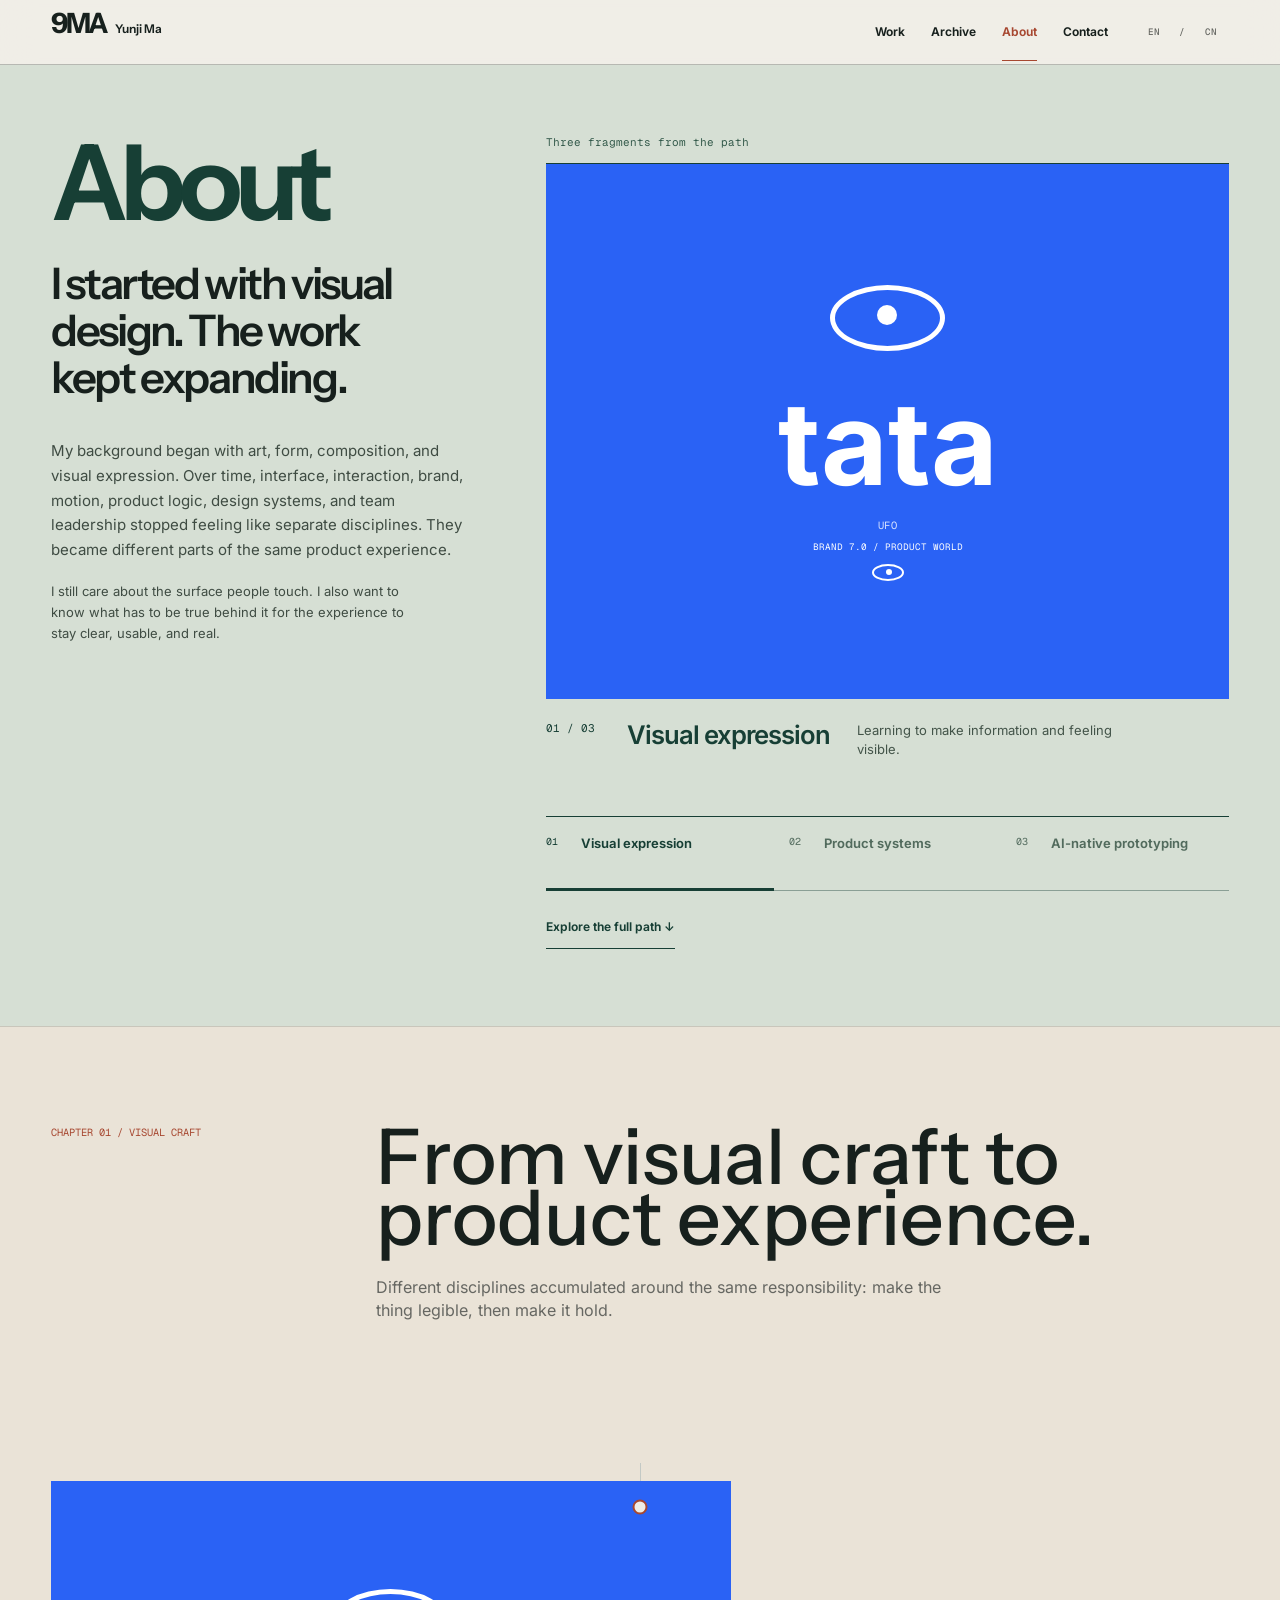
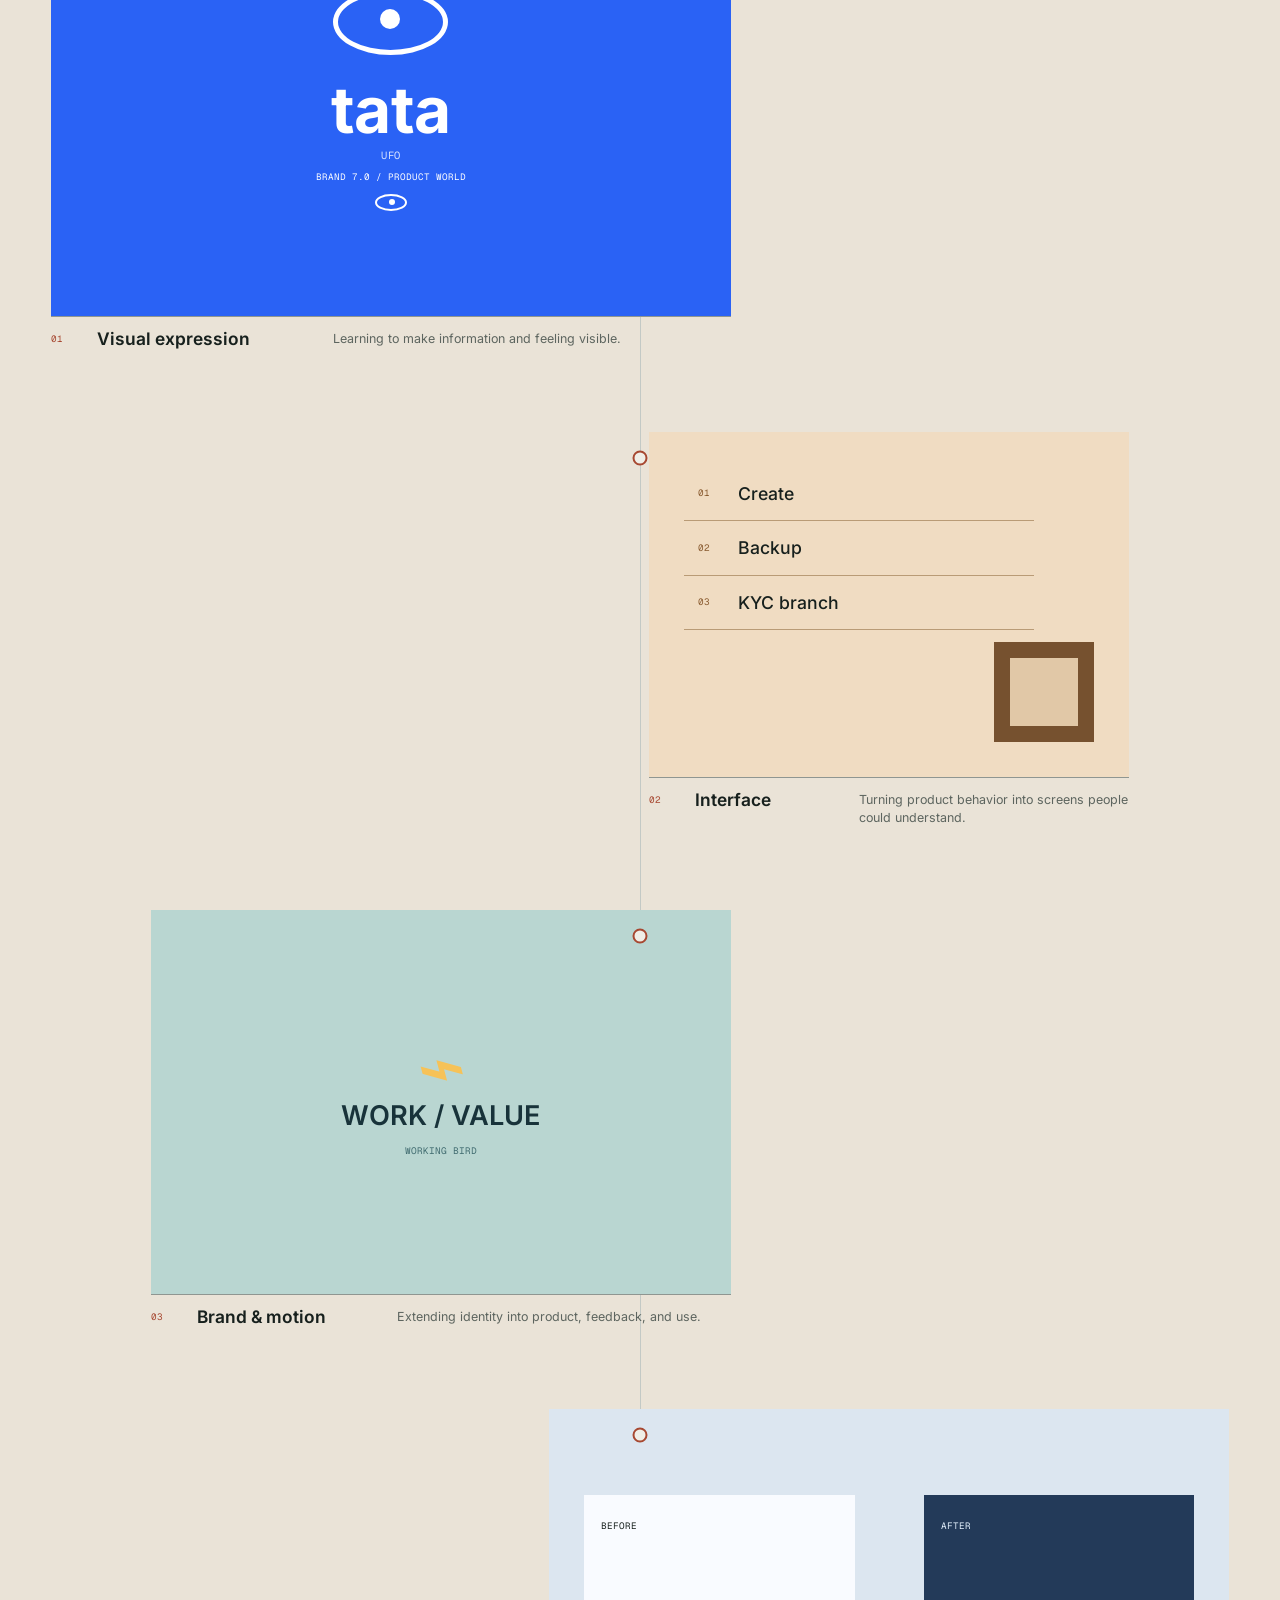
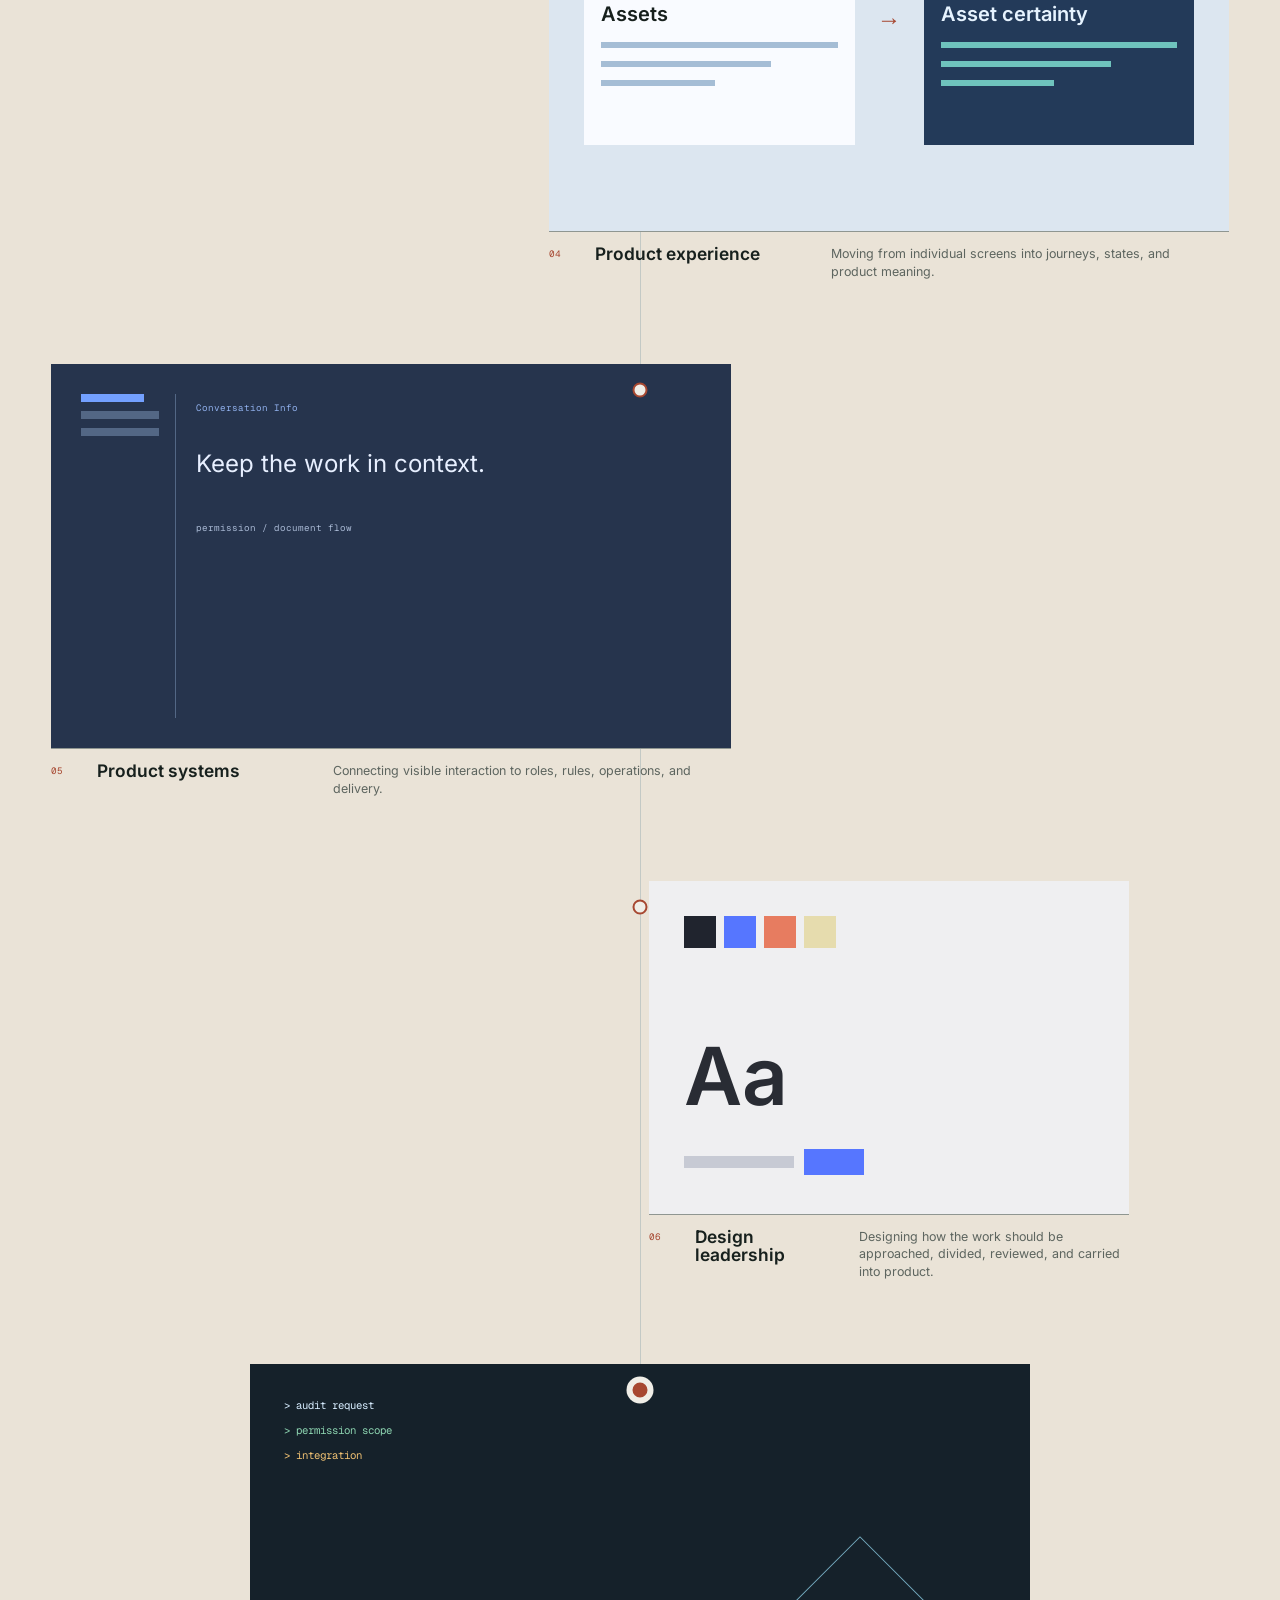
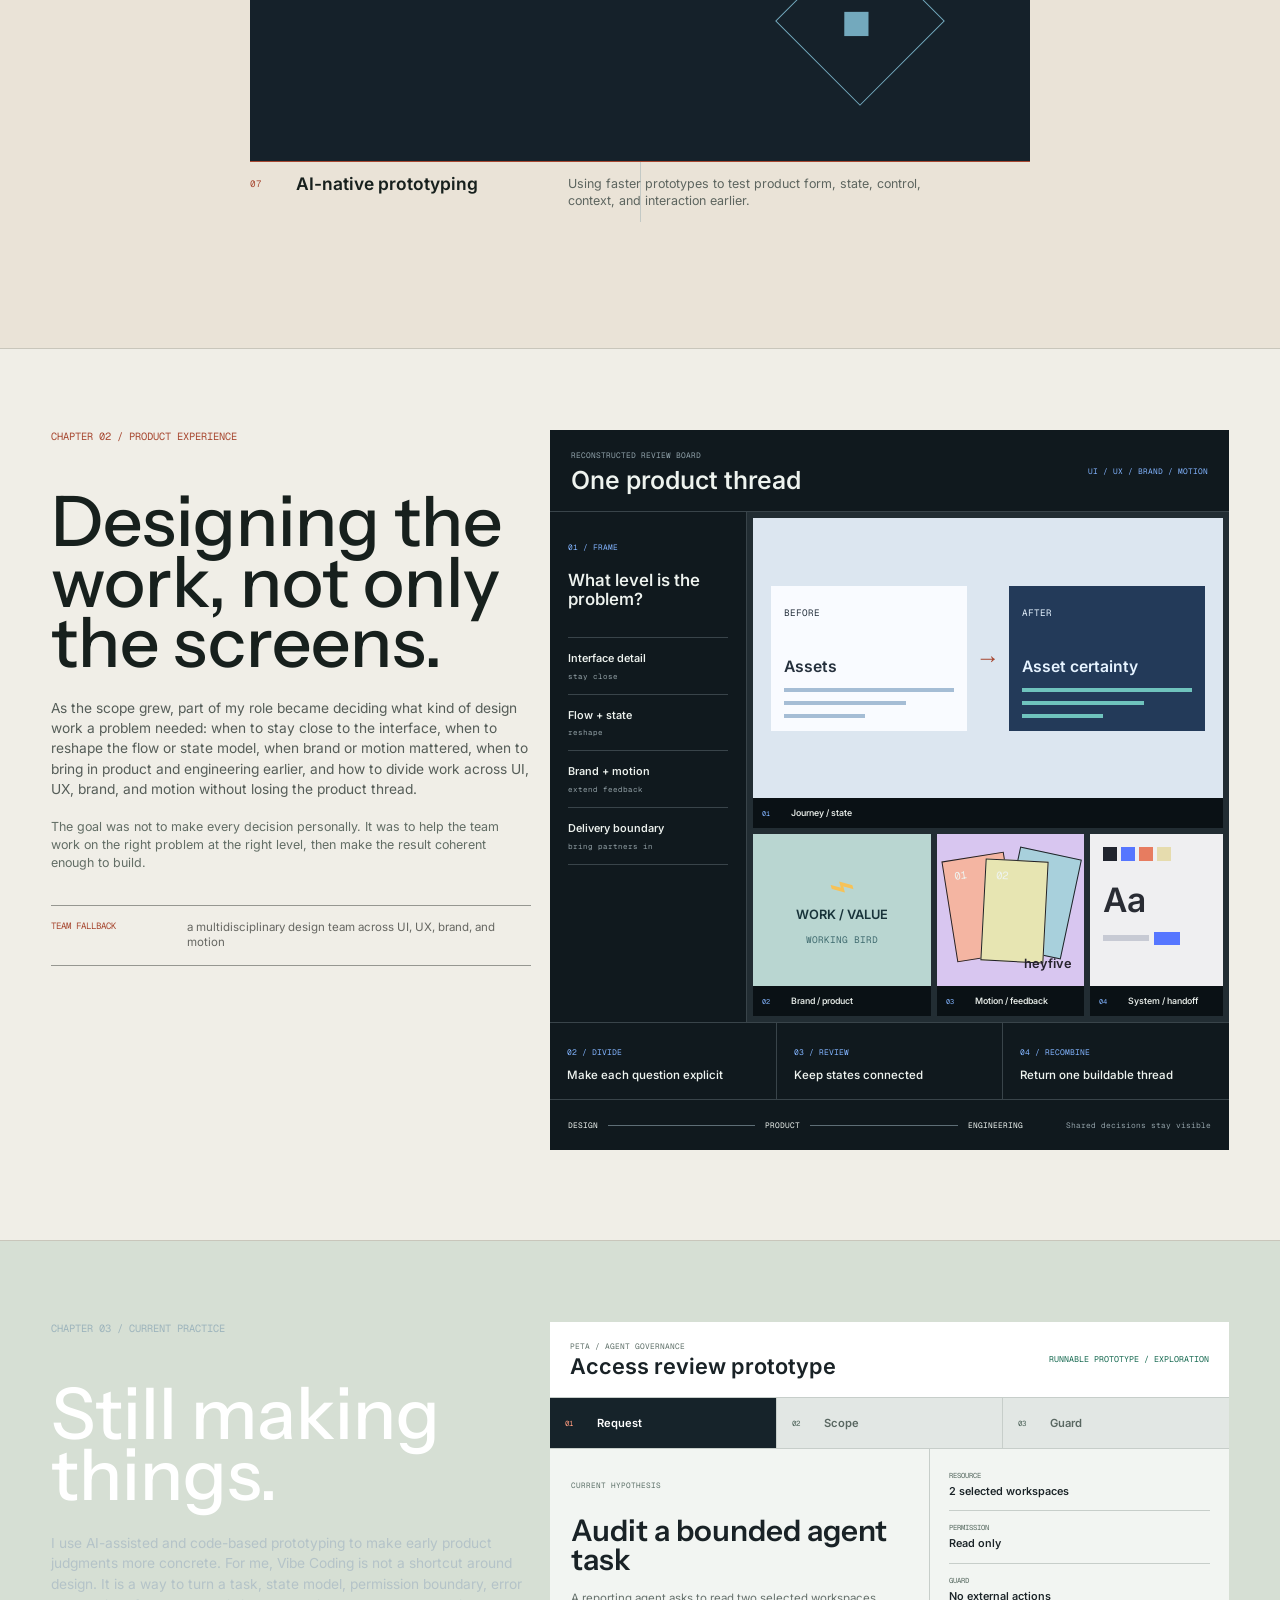
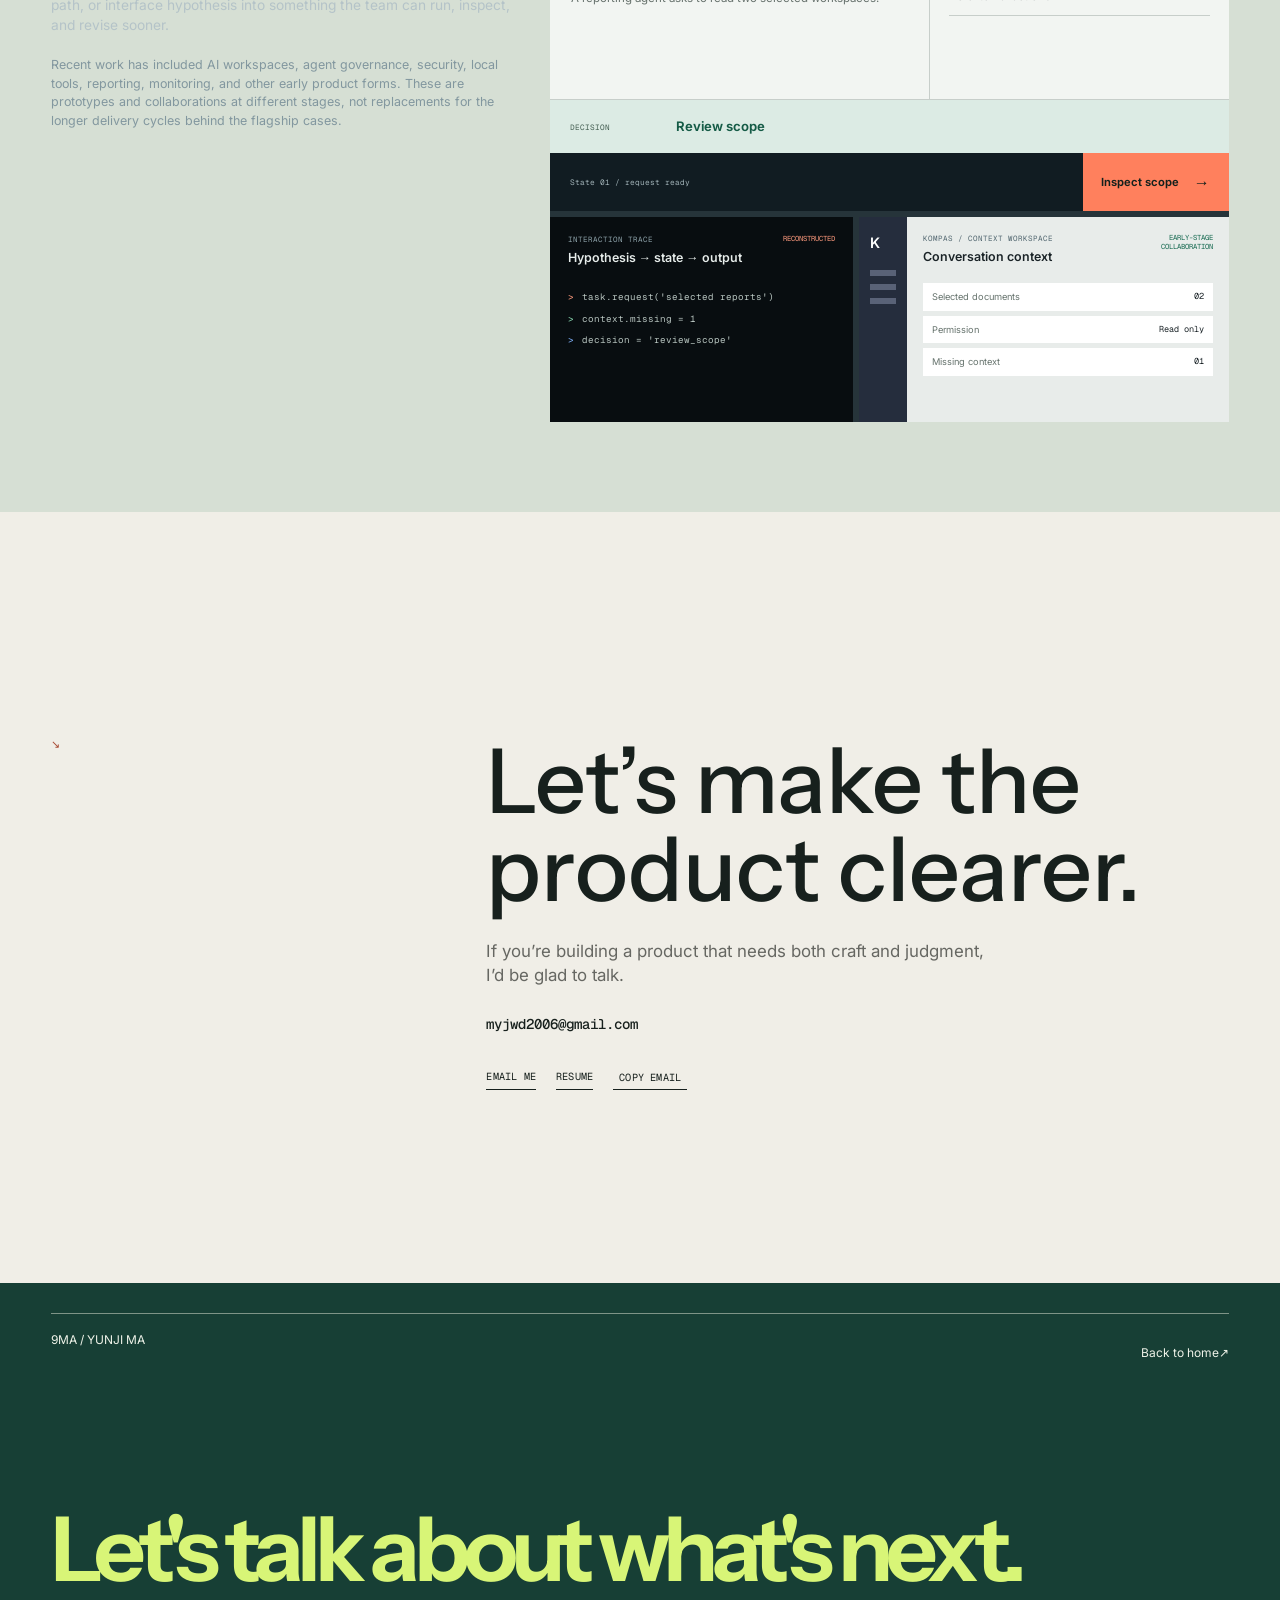
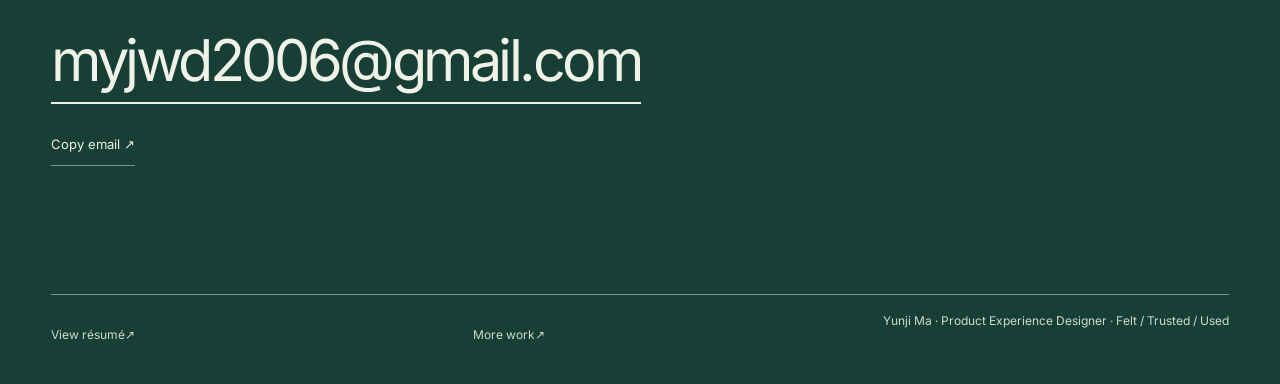
==== commit 70b80632: "Align public About artwork with archive identity" ====
--- a/next/about/index.html
+++ b/next/about/index.html
@@ -1 +1 @@
-<!DOCTYPE html><html lang="en" dir="ltr" data-site-locale="en"> <head><meta charset="UTF-8"><meta name="viewport" content="width=device-width, initial-scale=1"><meta name="theme-color" content="#f0eee7"><link rel="icon" type="image/svg+xml" href="/next/favicon.svg"><meta name="description" content="From visual design to product experience, design leadership, and AI-assisted prototyping."><meta property="og:title" content="About — Yunji Ma"><meta property="og:description" content="From visual design to product experience, design leadership, and AI-assisted prototyping."><meta property="og:type" content="website"><title>About — Yunji Ma</title><link rel="stylesheet" href="/next/_astro/SiteLayout.DhiUKuHK.css"><link rel="stylesheet" href="/next/_astro/about.Bql1Fiv2.css"></head> <body class="page page--about theme--about" data-route="about"> <a class="skip-link" href="#main-content">Skip to content</a> <header class="site-nav" data-nav> <div class="nav-inner"> <a class="nav-brand" href="/next/" aria-label="9MA · Yunji Ma"><strong>9MA</strong><span data-recon-label data-recon-en="Yunji Ma" data-recon-cn="马云骥">Yunji Ma</span></a> <nav class="nav-links" aria-label="Primary navigation"> <a href="/next/" data-i18n="common.nav.work"> Work </a><a href="/next/archive" data-i18n="common.nav.archive"> Archive </a><a href="/next/about" class="is-active" aria-current="page" data-i18n="common.nav.about"> About </a><a href="/next/#contact" data-i18n="common.nav.contact"> Contact </a> </nav> <div class="nav-tools"> <div class="locale-switch" role="group" aria-label="Language" data-i18n-aria-label="common.actions.language"> <button type="button" data-locale="en" aria-pressed="true" aria-label="EN · Switch to English" data-i18n-aria-label="common.actions.switchToEnglish">EN</button> <span aria-hidden="true">/</span> <button type="button" data-locale="cn" aria-pressed="false" aria-label="CN · Switch to Chinese" data-i18n-aria-label="common.actions.switchToChinese">CN</button> </div> <button class="menu-toggle" type="button" aria-expanded="false" aria-controls="mobile-menu" aria-label="Open menu" data-menu-toggle data-i18n-aria-label="common.actions.openMenu"> <span></span><span></span> </button> </div> </div> <div class="mobile-menu" id="mobile-menu" hidden data-mobile-menu> <nav aria-label="Mobile navigation"> <a href="/next/" data-i18n="common.nav.work">Work</a><a href="/next/archive" data-i18n="common.nav.archive">Archive</a><a href="/next/about" data-i18n="common.nav.about">About</a><a href="/next/#contact" data-i18n="common.nav.contact">Contact</a> </nav> </div> </header> <main id="main-content">  <header class="about-opening about-opening--evidence"> <div class="about-opening-title"> <h1 data-i18n="about.opening.title"><span class data-i18n="about.opening.title">About</span></h1> </div> <div class="about-opening-copy"> <h2 data-i18n="about.opening.headline">I started with visual design. The work kept expanding.</h2> <p data-i18n="about.opening.body">My background began with art, form, composition, and visual expression. Over time, interface, interaction, brand, motion, product logic, design systems, and team leadership stopped feeling like separate disciplines. They became different parts of the same product experience.</p> <p data-i18n="about.opening.secondary">I still care about the surface people touch. I also want to know what has to be true behind it for the experience to stay clear, usable, and real.</p> </div> <div class="about-evidence-gallery" data-about-evidence-gallery> <span class="about-evidence-gallery__label" id="about-gallery-label" data-recon-label data-recon-en="Three fragments from the path" data-recon-cn="沿途的三个作品片段">Three fragments from the path</span> <div class="about-evidence-gallery__stage" aria-labelledby="about-gallery-label"> <figure class="about-evidence-gallery__slide" id="about-opening-phase-1" data-about-evidence-slide> <div class="about-evidence-gallery__visual" aria-hidden="true"><div class="archive-visual archive-visual--tata"><div class="tata-sun"></div><div class="tata-wordmark">tata<span>UFO</span></div><div class="tata-caption">brand 7.0 / product world</div><div class="tata-eye"></div></div>         </div> <figcaption> <span>01 / 03</span> <strong data-i18n="about.path.nodes.0.title">Visual expression</strong> <p data-i18n="about.path.nodes.0.line">Learning to make information and feeling visible.</p> </figcaption> </figure><figure class="about-evidence-gallery__slide" id="about-opening-phase-2" data-about-evidence-slide hidden> <div class="about-evidence-gallery__visual" aria-hidden="true">        <div class="archive-visual archive-visual--kompas"><aside><i></i><i></i><i></i></aside><div><span>Conversation Info</span><p>Keep the work in context.</p><b>permission / document flow</b></div></div> </div> <figcaption> <span>02 / 03</span> <strong data-i18n="about.path.nodes.4.title">Product systems</strong> <p data-i18n="about.path.nodes.4.line">Connecting visible interaction to roles, rules, operations, and delivery.</p> </figcaption> </figure><figure class="about-evidence-gallery__slide" id="about-opening-phase-3" data-about-evidence-slide hidden> <div class="about-evidence-gallery__visual" aria-hidden="true">         <div class="archive-visual archive-visual--peta"><div class="peta-code"><span>&gt; audit request</span><span>&gt; permission scope</span><span>&gt; integration</span></div><div class="peta-shield">◆</div></div></div> <figcaption> <span>03 / 03</span> <strong data-i18n="about.path.nodes.6.title">AI-native prototyping</strong> <p data-i18n="about.path.nodes.6.line">Using faster prototypes to test product form, state, control, context, and interaction earlier.</p> </figcaption> </figure> </div> <div class="about-evidence-gallery__controls" role="group" aria-labelledby="about-gallery-label"> <button type="button" data-about-evidence-control aria-controls="about-opening-phase-1" aria-pressed="true" disabled> <span>01</span> <strong data-i18n="about.path.nodes.0.title">Visual expression</strong> </button><button type="button" data-about-evidence-control aria-controls="about-opening-phase-2" aria-pressed="false" disabled> <span>02</span> <strong data-i18n="about.path.nodes.4.title">Product systems</strong> </button><button type="button" data-about-evidence-control aria-controls="about-opening-phase-3" aria-pressed="false" disabled> <span>03</span> <strong data-i18n="about.path.nodes.6.title">AI-native prototyping</strong> </button> </div> <a class="about-evidence-gallery__path" href="#about-path-title" data-recon-label data-recon-en="Explore the full path ↓" data-recon-cn="沿完整路径继续阅读 ↓">Explore the full path ↓</a> </div> </header> <section class="about-chapter about-path-chapter" aria-labelledby="about-path-title" data-evidence-id="ABOUT-E01-VISUAL-CRAFT" data-priority="P1"> <div class="about-chapter-label" data-recon-label data-recon-en="Chapter 01 / Visual craft" data-recon-cn="第 01 章 / 视觉工艺">Chapter 01 / Visual craft</div> <div class="about-path-intro"> <h2 id="about-path-title" data-i18n="about.path.headline">From visual craft to product experience.</h2> <p data-recon-label data-recon-en="Different disciplines accumulated around the same responsibility: make the thing legible, then make it hold." data-recon-cn="不同能力最终汇聚到同一个责任：先让事情变得清楚，再让它真正成立。">Different disciplines accumulated around the same responsibility: make the thing legible, then make it hold.</p> </div> <ol class="about-path-sequence" aria-label="Design path" tabindex="0"> <li class="about-path-step about-path-step--expression" data-about-path-step> <figure class="about-path-figure" data-evidence-id="ABOUT-PATH-01" data-priority="P1"> <div class="about-path-media"> <div class="archive-visual archive-visual--tata"><div class="tata-sun"></div><div class="tata-wordmark">tata<span>UFO</span></div><div class="tata-caption">brand 7.0 / product world</div><div class="tata-eye"></div></div>          </div> <figcaption class="about-path-caption"> <span>01</span> <strong data-i18n="about.path.nodes.0.title">Visual expression</strong> <p data-i18n="about.path.nodes.0.line">Learning to make information and feeling visible.</p> </figcaption> </figure> </li><li class="about-path-step about-path-step--interface" data-about-path-step> <figure class="about-path-figure" data-evidence-id="ABOUT-PATH-02" data-priority="P1"> <div class="about-path-media">    <div class="archive-visual archive-visual--acorn"><div class="acorn-step"><span>01</span><b>Create</b></div><div class="acorn-step"><span>02</span><b>Backup</b></div><div class="acorn-step"><span>03</span><b>KYC branch</b></div><div class="acorn-qr"></div></div>       </div> <figcaption class="about-path-caption"> <span>02</span> <strong data-i18n="about.path.nodes.1.title">Interface</strong> <p data-i18n="about.path.nodes.1.line">Turning product behavior into screens people could understand.</p> </figcaption> </figure> </li><li class="about-path-step about-path-step--brand" data-about-path-step> <figure class="about-path-figure" data-evidence-id="ABOUT-PATH-03" data-priority="P1"> <div class="about-path-media">     <div class="archive-visual archive-visual--workbox"><div class="bird-shape">⌁</div><strong>WORK / VALUE</strong><small>Working Bird</small></div>      </div> <figcaption class="about-path-caption"> <span>03</span> <strong data-i18n="about.path.nodes.2.title">Brand &amp; motion</strong> <p data-i18n="about.path.nodes.2.line">Extending identity into product, feedback, and use.</p> </figcaption> </figure> </li><li class="about-path-step about-path-step--experience" data-about-path-step> <figure class="about-path-figure" data-evidence-id="ABOUT-PATH-04" data-priority="P1"> <div class="about-path-media">   <div class="archive-visual archive-visual--tigris"><div class="tigris-panel tigris-panel--before"><span>BEFORE</span><b>Assets</b><i></i><i></i><i></i></div><div class="tigris-arrow">→</div><div class="tigris-panel tigris-panel--after"><span>AFTER</span><b>Asset certainty</b><i></i><i></i><i></i></div></div>        </div> <figcaption class="about-path-caption"> <span>04</span> <strong data-i18n="about.path.nodes.3.title">Product experience</strong> <p data-i18n="about.path.nodes.3.line">Moving from individual screens into journeys, states, and product meaning.</p> </figcaption> </figure> </li><li class="about-path-step about-path-step--systems" data-about-path-step> <figure class="about-path-figure" data-evidence-id="ABOUT-PATH-05" data-priority="P1"> <div class="about-path-media">         <div class="archive-visual archive-visual--kompas"><aside><i></i><i></i><i></i></aside><div><span>Conversation Info</span><p>Keep the work in context.</p><b>permission / document flow</b></div></div>  </div> <figcaption class="about-path-caption"> <span>05</span> <strong data-i18n="about.path.nodes.4.title">Product systems</strong> <p data-i18n="about.path.nodes.4.line">Connecting visible interaction to roles, rules, operations, and delivery.</p> </figcaption> </figure> </li><li class="about-path-step about-path-step--leadership" data-about-path-step> <figure class="about-path-figure" data-evidence-id="ABOUT-PATH-06" data-priority="P1"> <div class="about-path-media">        <div class="archive-visual archive-visual--ds"><div class="ds-swatches"><i></i><i></i><i></i><i></i></div><strong>Aa</strong><div class="ds-component"><span></span><b></b></div></div>   </div> <figcaption class="about-path-caption"> <span>06</span> <strong data-i18n="about.path.nodes.5.title">Design leadership</strong> <p data-i18n="about.path.nodes.5.line">Designing how the work should be approached, divided, reviewed, and carried into product.</p> </figcaption> </figure> </li><li class="about-path-step about-path-step--prototype" data-about-path-step> <figure class="about-path-figure" data-evidence-id="ABOUT-PATH-07" data-priority="P1"> <div class="about-path-media">          <div class="archive-visual archive-visual--peta"><div class="peta-code"><span>&gt; audit request</span><span>&gt; permission scope</span><span>&gt; integration</span></div><div class="peta-shield">◆</div></div> </div> <figcaption class="about-path-caption"> <span>07</span> <strong data-i18n="about.path.nodes.6.title">AI-native prototyping</strong> <p data-i18n="about.path.nodes.6.line">Using faster prototypes to test product form, state, control, context, and interaction earlier.</p> </figcaption> </figure> </li> </ol> </section> <section class="about-chapter about-leadership-chapter" aria-labelledby="about-leadership-title" data-evidence-id="ABOUT-E02-PRODUCT-LEADERSHIP" data-priority="P1"> <div class="about-chapter-label" data-recon-label data-recon-en="Chapter 02 / Product experience" data-recon-cn="第 02 章 / 产品体验">Chapter 02 / Product experience</div> <div class="about-leadership-copy"> <h2 id="about-leadership-title" data-i18n="about.leadership.headline">Designing the work, not only the screens.</h2> <p data-i18n="about.leadership.body">As the scope grew, part of my role became deciding what kind of design work a problem needed: when to stay close to the interface, when to reshape the flow or state model, when brand or motion mattered, when to bring in product and engineering earlier, and how to divide work across UI, UX, brand, and motion without losing the product thread.</p> <p data-i18n="about.leadership.secondary">The goal was not to make every decision personally. It was to help the team work on the right problem at the right level, then make the result coherent enough to build.</p> <div class="about-leadership-note"><span data-recon-label data-recon-en="TEAM FALLBACK" data-recon-cn="团队说明">TEAM FALLBACK</span><p data-i18n="about.leadership.teamFallback">a multidisciplinary design team across UI, UX, brand, and motion</p></div> </div> <figure class="about-leadership-board" aria-labelledby="about-leadership-board-title" data-evidence-id="ABOUT-LEADERSHIP-BOARD" data-priority="P1"> <figcaption class="leadership-board-head"> <span data-recon-label data-recon-en="Reconstructed review board" data-recon-cn="重构评审工作台">Reconstructed review board</span> <strong id="about-leadership-board-title" data-recon-label data-recon-en="One product thread" data-recon-cn="一条产品主线">One product thread</strong> <small>UI / UX / BRAND / MOTION</small> </figcaption> <div class="leadership-board-main"> <aside class="leadership-question-levels"> <span data-recon-label data-recon-en="01 / FRAME" data-recon-cn="01 / 界定">01 / FRAME</span> <strong data-recon-label data-recon-en="What level is the problem?" data-recon-cn="问题发生在哪个层级？">What level is the problem?</strong> <ol> <li><b data-recon-label data-recon-en="Interface detail" data-recon-cn="界面细节">Interface detail</b><small data-recon-label data-recon-en="stay close" data-recon-cn="贴近界面">stay close</small></li> <li><b data-recon-label data-recon-en="Flow + state" data-recon-cn="流程与状态">Flow + state</b><small data-recon-label data-recon-en="reshape" data-recon-cn="重新塑造">reshape</small></li> <li><b data-recon-label data-recon-en="Brand + motion" data-recon-cn="品牌与动效">Brand + motion</b><small data-recon-label data-recon-en="extend feedback" data-recon-cn="延展反馈">extend feedback</small></li> <li><b data-recon-label data-recon-en="Delivery boundary" data-recon-cn="交付边界">Delivery boundary</b><small data-recon-label data-recon-en="bring partners in" data-recon-cn="让协作方加入">bring partners in</small></li> </ol> </aside> <div class="leadership-review-canvas" aria-label="Selected reconstructed cross-discipline evidence" tabindex="0"> <figure class="leadership-sample leadership-sample--journey">   <div class="archive-visual archive-visual--tigris"><div class="tigris-panel tigris-panel--before"><span>BEFORE</span><b>Assets</b><i></i><i></i><i></i></div><div class="tigris-arrow">→</div><div class="tigris-panel tigris-panel--after"><span>AFTER</span><b>Asset certainty</b><i></i><i></i><i></i></div></div>        <figcaption> <span>01</span> <strong data-recon-label data-recon-en="Journey / state" data-recon-cn="旅程 / 状态">Journey / state</strong> </figcaption> </figure><figure class="leadership-sample leadership-sample--brand">     <div class="archive-visual archive-visual--workbox"><div class="bird-shape">⌁</div><strong>WORK / VALUE</strong><small>Working Bird</small></div>      <figcaption> <span>02</span> <strong data-recon-label data-recon-en="Brand / product" data-recon-cn="品牌 / 产品">Brand / product</strong> </figcaption> </figure><figure class="leadership-sample leadership-sample--motion">  <div class="archive-visual archive-visual--heyfive"><div class="hf-frame hf-frame--one"><span>01</span></div><div class="hf-frame hf-frame--two"><span>02</span></div><div class="hf-frame hf-frame--three"><span>03</span></div><strong>heyfive</strong></div>         <figcaption> <span>03</span> <strong data-recon-label data-recon-en="Motion / feedback" data-recon-cn="动效 / 反馈">Motion / feedback</strong> </figcaption> </figure><figure class="leadership-sample leadership-sample--system">        <div class="archive-visual archive-visual--ds"><div class="ds-swatches"><i></i><i></i><i></i><i></i></div><strong>Aa</strong><div class="ds-component"><span></span><b></b></div></div>   <figcaption> <span>04</span> <strong data-recon-label data-recon-en="System / handoff" data-recon-cn="系统 / 交付">System / handoff</strong> </figcaption> </figure> </div> </div> <div class="leadership-decision-rail"> <div><span data-recon-label data-recon-en="02 / DIVIDE" data-recon-cn="02 / 拆分">02 / DIVIDE</span><strong data-recon-label data-recon-en="Make each question explicit" data-recon-cn="让每个问题清楚可见">Make each question explicit</strong></div> <div><span data-recon-label data-recon-en="03 / REVIEW" data-recon-cn="03 / 评审">03 / REVIEW</span><strong data-recon-label data-recon-en="Keep states connected" data-recon-cn="保持状态之间的联系">Keep states connected</strong></div> <div><span data-recon-label data-recon-en="04 / RECOMBINE" data-recon-cn="04 / 重组">04 / RECOMBINE</span><strong data-recon-label data-recon-en="Return one buildable thread" data-recon-cn="回到一条可构建主线">Return one buildable thread</strong></div> </div> <div class="leadership-handoff-rail"> <span>DESIGN</span><i></i><span>PRODUCT</span><i></i><span>ENGINEERING</span> <small data-recon-label data-recon-en="Shared decisions stay visible" data-recon-cn="共同决策保持可见">Shared decisions stay visible</small> </div> </figure> </section> <section class="about-chapter about-current about-current-chapter" aria-labelledby="about-current-title" data-evidence-id="ABOUT-E03-CURRENT" data-priority="P1"> <div class="about-chapter-label" data-recon-label data-recon-en="Chapter 03 / Current practice" data-recon-cn="第 03 章 / 当前实践">Chapter 03 / Current practice</div> <div class="about-current-copy"> <h2 id="about-current-title" data-i18n="about.current.headline">Still making things.</h2> <p data-i18n="about.current.body">I use AI-assisted and code-based prototyping to make early product judgments more concrete. For me, Vibe Coding is not a shortcut around design. It is a way to turn a task, state model, permission boundary, error path, or interface hypothesis into something the team can run, inspect, and revise sooner.</p> <p data-i18n="about.current.secondary">Recent work has included AI workspaces, agent governance, security, local tools, reporting, monitoring, and other early product forms. These are prototypes and collaborations at different stages, not replacements for the longer delivery cycles behind the flagship cases.</p> </div> <div class="about-current-lab" data-about-current-root data-prototype-state="request" data-evidence-id="ABOUT-CURRENT-LAB" data-priority="P1"> <section class="current-prototype" aria-labelledby="current-prototype-title"> <header class="current-prototype-head"> <div> <span data-recon-label data-recon-en="PETA / AGENT GOVERNANCE" data-recon-cn="PETA / AGENT 治理">PETA / AGENT GOVERNANCE</span> <strong id="current-prototype-title" data-recon-label data-recon-en="Access review prototype" data-recon-cn="访问审查原型">Access review prototype</strong> </div> <small data-recon-label data-recon-en="RUNNABLE PROTOTYPE / EXPLORATION" data-recon-cn="可运行原型 / 探索阶段">RUNNABLE PROTOTYPE / EXPLORATION</small> </header> <div class="current-prototype-tabs" role="tablist" aria-label="Prototype state"> <button type="button" role="tab" class="is-active" aria-selected="true" aria-controls="about-current-prototype-panel" tabindex="0" data-current-state="request"> <span>01</span> <strong data-recon-label data-recon-en="Request" data-recon-cn="请求">Request</strong> </button><button type="button" role="tab" aria-selected="false" aria-controls="about-current-prototype-panel" tabindex="-1" data-current-state="scope"> <span>02</span> <strong data-recon-label data-recon-en="Scope" data-recon-cn="范围">Scope</strong> </button><button type="button" role="tab" aria-selected="false" aria-controls="about-current-prototype-panel" tabindex="-1" data-current-state="guard"> <span>03</span> <strong data-recon-label data-recon-en="Guard" data-recon-cn="守卫">Guard</strong> </button> </div> <div class="current-prototype-panel" id="about-current-prototype-panel" role="tabpanel" aria-live="polite"> <div class="current-prototype-summary"> <span data-recon-label data-recon-en="CURRENT HYPOTHESIS" data-recon-cn="当前假设">CURRENT HYPOTHESIS</span> <h3 data-current-title>Audit a bounded agent task</h3> <p data-current-body>A reporting agent asks to read two selected workspaces.</p> </div> <dl class="current-prototype-ledger"> <div><dt data-recon-label data-recon-en="RESOURCE" data-recon-cn="资源">RESOURCE</dt><dd data-current-resource>2 selected workspaces</dd></div> <div><dt data-recon-label data-recon-en="PERMISSION" data-recon-cn="权限">PERMISSION</dt><dd data-current-permission>Read only</dd></div> <div><dt data-recon-label data-recon-en="GUARD" data-recon-cn="守卫">GUARD</dt><dd data-current-guard>No external actions</dd></div> </dl> <div class="current-prototype-decision"> <span data-recon-label data-recon-en="DECISION" data-recon-cn="决策">DECISION</span> <strong data-current-verdict>Review scope</strong> </div> </div> <footer class="current-prototype-action"> <span data-current-status data-recon-label data-recon-en="State 01 / request ready" data-recon-cn="状态 01 / 请求就绪">State 01 / request ready</span> <button type="button" data-current-run> <span data-current-action>Inspect scope</span> <b aria-hidden="true">→</b> </button> </footer> </section> <section class="current-trace" aria-labelledby="current-trace-title"> <header> <div><span data-recon-label data-recon-en="INTERACTION TRACE" data-recon-cn="交互轨迹">INTERACTION TRACE</span><strong id="current-trace-title" data-recon-label data-recon-en="Hypothesis → state → output" data-recon-cn="假设 → 状态 → 输出">Hypothesis → state → output</strong></div> <small data-recon-label data-recon-en="RECONSTRUCTED" data-recon-cn="重构证据">RECONSTRUCTED</small> </header> <code> <span data-current-trace="0">task.request(&#39;selected reports&#39;)</span> <span data-current-trace="1">context.missing = 1</span> <span data-current-trace="2">decision = &#39;review_scope&#39;</span> </code> </section> <section class="current-workspace" aria-labelledby="current-workspace-title"> <aside aria-hidden="true"><b>K</b><i></i><i></i><i></i></aside> <div class="current-workspace-main"> <header> <div><span>KOMPAS / CONTEXT WORKSPACE</span><strong id="current-workspace-title" data-recon-label data-recon-en="Conversation context" data-recon-cn="对话上下文">Conversation context</strong></div> <small data-recon-label data-recon-en="EARLY-STAGE COLLABORATION" data-recon-cn="早期协作">EARLY-STAGE COLLABORATION</small> </header> <dl> <div><dt data-recon-label data-recon-en="Selected documents" data-recon-cn="已选择文档">Selected documents</dt><dd>02</dd></div> <div><dt data-recon-label data-recon-en="Permission" data-recon-cn="权限">Permission</dt><dd data-recon-label data-recon-en="Read only" data-recon-cn="仅可读取">Read only</dd></div> <div><dt data-recon-label data-recon-en="Missing context" data-recon-cn="缺失上下文">Missing context</dt><dd>01</dd></div> </dl> </div> </section> </div> </section> <div class="about-contact"><section class="contact-section" id="contact" aria-labelledby="contact-title"> <div class="contact-mark" aria-hidden="true">↘</div> <div class="contact-content"> <h2 id="contact-title"><span class="contact-title-copy"><span class data-i18n="home.contact.title">Let’s make the product clearer.</span></span><span class="contact-title-narrow-cn" aria-hidden="true"><span>如果这些工作</span><span>与你正在做的</span><span>产品有关，</span><span>欢迎联系我。</span></span></h2> <p><span class data-i18n="home.contact.body">If you’re building a product that needs both craft and judgment, I’d be glad to talk.</span></p> <a class="contact-email-value" href="mailto:myjwd2006@gmail.com" data-contact-email>myjwd2006@gmail.com</a> <div class="contact-actions"> <a class="text-link" href="mailto:myjwd2006@gmail.com" data-contact-email><span class data-i18n="common.actions.emailMe">Email me</span></a> <a class="text-link" href="/next/resume/Yunji-Ma-Resume.pdf" data-resume-link target="_blank" rel="noreferrer"><span class data-i18n="common.actions.resume">Resume</span></a> <button class="text-link" type="button" data-copy-email data-copy-default-en="Copy email" data-copy-default-cn="复制邮箱" data-copy-success-en="Email copied" data-copy-success-cn="邮箱已复制" data-copy-failure-en="Copy unavailable — select the email above" data-copy-failure-cn="无法自动复制，请选择上方邮箱"><span class data-i18n="common.actions.copyEmail">Copy email</span></button> </div> <p class="contact-copy-status" data-copy-status aria-live="polite"></p> </div> </section></div>  </main> <footer class="site-footer" id="contact"> <div class="site-footer__top"><span>9MA / YUNJI MA</span><a href="/next/#top" data-recon-label data-recon-cn="回到首页" data-recon-en="Back to home">Back to home <span aria-hidden="true">↗</span></a></div> <div class="site-footer__main"><p data-recon-label data-recon-cn="接下来，聊聊你的难题。" data-recon-en="Let's talk about what's next.">Let's talk about what's next.</p><div class="contact-content"><a href="mailto:myjwd2006@gmail.com" data-contact-email>myjwd2006@gmail.com</a><div class="site-footer__copy"><button type="button" data-copy-email data-copy-default-cn="复制邮箱" data-copy-default-en="Copy email" data-copy-success-cn="邮箱已复制" data-copy-success-en="Email copied" data-copy-failure-cn="复制失败，请手动复制" data-copy-failure-en="Copy failed; please copy manually" data-recon-label data-recon-cn="复制邮箱" data-recon-en="Copy email">Copy email <span aria-hidden="true">↗</span></button><span data-copy-status role="status" aria-live="polite"></span></div></div></div> <div class="site-footer__bottom"><a href="/next/resume/Yunji-Ma-Resume.pdf" target="_blank" rel="noreferrer" data-resume-link data-recon-label data-recon-cn="查看简历" data-recon-en="View résumé">View résumé <span aria-hidden="true">↗</span></a><a href="/next/archive/" data-recon-label data-recon-cn="更多作品" data-recon-en="More work">More work <span aria-hidden="true">↗</span></a><span data-i18n="home.contact.footer">Yunji Ma · Product Experience Designer · Felt / Trusted / Used</span></div> </footer> <script type="module" src="/next/_astro/SiteLayout.astro_astro_type_script_index_0_lang.DDZ-m3hX.js"></script></body> </html> <script type="module">var e=document.querySelector(`[data-about-evidence-gallery]`);if(e){let t=Array.from(e.querySelectorAll(`[data-about-evidence-control]`)),n=Array.from(e.querySelectorAll(`[data-about-evidence-slide]`));t.forEach((e,r)=>{e.disabled=!1,e.addEventListener(`click`,()=>{t.forEach((e,t)=>{e.setAttribute(`aria-pressed`,String(t===r))}),n.forEach((e,t)=>{e.hidden=t!==r})})})}</script>+<!DOCTYPE html><html lang="en" dir="ltr" data-site-locale="en"> <head><meta charset="UTF-8"><meta name="viewport" content="width=device-width, initial-scale=1"><meta name="theme-color" content="#f0eee7"><link rel="icon" type="image/svg+xml" href="/next/favicon.svg"><meta name="description" content="From visual design to product experience, design leadership, and AI-assisted prototyping."><meta property="og:title" content="About — Yunji Ma"><meta property="og:description" content="From visual design to product experience, design leadership, and AI-assisted prototyping."><meta property="og:type" content="website"><title>About — Yunji Ma</title><link rel="stylesheet" href="/next/_astro/SiteLayout.DhiUKuHK.css"><link rel="stylesheet" href="/next/_astro/about.D8elxhGD.css"></head> <body class="page page--about theme--about" data-route="about"> <a class="skip-link" href="#main-content">Skip to content</a> <header class="site-nav" data-nav> <div class="nav-inner"> <a class="nav-brand" href="/next/" aria-label="9MA · Yunji Ma"><strong>9MA</strong><span data-recon-label data-recon-en="Yunji Ma" data-recon-cn="马云骥">Yunji Ma</span></a> <nav class="nav-links" aria-label="Primary navigation"> <a href="/next/" data-i18n="common.nav.work"> Work </a><a href="/next/archive" data-i18n="common.nav.archive"> Archive </a><a href="/next/about" class="is-active" aria-current="page" data-i18n="common.nav.about"> About </a><a href="/next/#contact" data-i18n="common.nav.contact"> Contact </a> </nav> <div class="nav-tools"> <div class="locale-switch" role="group" aria-label="Language" data-i18n-aria-label="common.actions.language"> <button type="button" data-locale="en" aria-pressed="true" aria-label="EN · Switch to English" data-i18n-aria-label="common.actions.switchToEnglish">EN</button> <span aria-hidden="true">/</span> <button type="button" data-locale="cn" aria-pressed="false" aria-label="CN · Switch to Chinese" data-i18n-aria-label="common.actions.switchToChinese">CN</button> </div> <button class="menu-toggle" type="button" aria-expanded="false" aria-controls="mobile-menu" aria-label="Open menu" data-menu-toggle data-i18n-aria-label="common.actions.openMenu"> <span></span><span></span> </button> </div> </div> <div class="mobile-menu" id="mobile-menu" hidden data-mobile-menu> <nav aria-label="Mobile navigation"> <a href="/next/" data-i18n="common.nav.work">Work</a><a href="/next/archive" data-i18n="common.nav.archive">Archive</a><a href="/next/about" data-i18n="common.nav.about">About</a><a href="/next/#contact" data-i18n="common.nav.contact">Contact</a> </nav> </div> </header> <main id="main-content">  <header class="about-opening about-opening--evidence"> <div class="about-opening-title"> <h1 data-i18n="about.opening.title"><span class data-i18n="about.opening.title">About</span></h1> </div> <div class="about-opening-copy"> <h2 data-i18n="about.opening.headline">I started with visual design. The work kept expanding.</h2> <p data-i18n="about.opening.body">My background began with art, form, composition, and visual expression. Over time, interface, interaction, brand, motion, product logic, design systems, and team leadership stopped feeling like separate disciplines. They became different parts of the same product experience.</p> <p data-i18n="about.opening.secondary">I still care about the surface people touch. I also want to know what has to be true behind it for the experience to stay clear, usable, and real.</p> </div> <div class="about-evidence-gallery" data-about-evidence-gallery> <span class="about-evidence-gallery__label" id="about-gallery-label" data-recon-label data-recon-en="Three fragments from the path" data-recon-cn="沿途的三个作品片段">Three fragments from the path</span> <div class="about-evidence-gallery__stage" aria-labelledby="about-gallery-label"> <figure class="about-evidence-gallery__slide" id="about-opening-phase-1" data-about-evidence-slide> <div class="about-evidence-gallery__visual" aria-hidden="true"><div class="archive-visual archive-visual--tata"><div class="tata-sun"></div><div class="tata-wordmark">tata<span>UFO</span></div><div class="tata-caption">brand 7.0 / product world</div><div class="tata-eye"></div></div>         </div> <figcaption> <span>01 / 03</span> <strong data-i18n="about.path.nodes.0.title">Visual expression</strong> <p data-i18n="about.path.nodes.0.line">Learning to make information and feeling visible.</p> </figcaption> </figure><figure class="about-evidence-gallery__slide" id="about-opening-phase-2" data-about-evidence-slide hidden> <div class="about-evidence-gallery__visual" aria-hidden="true">        <div class="archive-visual archive-visual--kompas"><aside><i></i><i></i><i></i></aside><div><span>Conversation Info</span><p>Keep the work in context.</p><b>permission / document flow</b></div></div> </div> <figcaption> <span>02 / 03</span> <strong data-i18n="about.path.nodes.4.title">Product systems</strong> <p data-i18n="about.path.nodes.4.line">Connecting visible interaction to roles, rules, operations, and delivery.</p> </figcaption> </figure><figure class="about-evidence-gallery__slide" id="about-opening-phase-3" data-about-evidence-slide hidden> <div class="about-evidence-gallery__visual" aria-hidden="true">         <div class="archive-visual archive-visual--peta"><div class="peta-code"><span>&gt; audit request</span><span>&gt; permission scope</span><span>&gt; integration</span></div><div class="peta-shield">◆</div></div></div> <figcaption> <span>03 / 03</span> <strong data-i18n="about.path.nodes.6.title">AI-native prototyping</strong> <p data-i18n="about.path.nodes.6.line">Using faster prototypes to test product form, state, control, context, and interaction earlier.</p> </figcaption> </figure> </div> <div class="about-evidence-gallery__controls" role="group" aria-labelledby="about-gallery-label"> <button type="button" data-about-evidence-control aria-controls="about-opening-phase-1" aria-pressed="true" disabled> <span>01</span> <strong data-i18n="about.path.nodes.0.title">Visual expression</strong> </button><button type="button" data-about-evidence-control aria-controls="about-opening-phase-2" aria-pressed="false" disabled> <span>02</span> <strong data-i18n="about.path.nodes.4.title">Product systems</strong> </button><button type="button" data-about-evidence-control aria-controls="about-opening-phase-3" aria-pressed="false" disabled> <span>03</span> <strong data-i18n="about.path.nodes.6.title">AI-native prototyping</strong> </button> </div> <a class="about-evidence-gallery__path" href="#about-path-title" data-recon-label data-recon-en="Explore the full path ↓" data-recon-cn="沿完整路径继续阅读 ↓">Explore the full path ↓</a> </div> </header> <section class="about-chapter about-path-chapter" aria-labelledby="about-path-title" data-evidence-id="ABOUT-E01-VISUAL-CRAFT" data-priority="P1"> <div class="about-chapter-label" data-recon-label data-recon-en="Chapter 01 / Visual craft" data-recon-cn="第 01 章 / 视觉工艺">Chapter 01 / Visual craft</div> <div class="about-path-intro"> <h2 id="about-path-title" data-i18n="about.path.headline">From visual craft to product experience.</h2> <p data-recon-label data-recon-en="Different disciplines accumulated around the same responsibility: make the thing legible, then make it hold." data-recon-cn="不同能力最终汇聚到同一个责任：先让事情变得清楚，再让它真正成立。">Different disciplines accumulated around the same responsibility: make the thing legible, then make it hold.</p> </div> <ol class="about-path-sequence" aria-label="Design path" tabindex="0"> <li class="about-path-step about-path-step--expression" data-about-path-step> <figure class="about-path-figure" data-evidence-id="ABOUT-PATH-01" data-priority="P1"> <div class="about-path-media"> <div class="archive-visual archive-visual--tata"><div class="tata-sun"></div><div class="tata-wordmark">tata<span>UFO</span></div><div class="tata-caption">brand 7.0 / product world</div><div class="tata-eye"></div></div>          </div> <figcaption class="about-path-caption"> <span>01</span> <strong data-i18n="about.path.nodes.0.title">Visual expression</strong> <p data-i18n="about.path.nodes.0.line">Learning to make information and feeling visible.</p> </figcaption> </figure> </li><li class="about-path-step about-path-step--interface" data-about-path-step> <figure class="about-path-figure" data-evidence-id="ABOUT-PATH-02" data-priority="P1"> <div class="about-path-media">    <div class="archive-visual archive-visual--acorn"><div class="acorn-step"><span>01</span><b>Create</b></div><div class="acorn-step"><span>02</span><b>Backup</b></div><div class="acorn-step"><span>03</span><b>KYC branch</b></div><div class="acorn-qr"></div></div>       </div> <figcaption class="about-path-caption"> <span>02</span> <strong data-i18n="about.path.nodes.1.title">Interface</strong> <p data-i18n="about.path.nodes.1.line">Turning product behavior into screens people could understand.</p> </figcaption> </figure> </li><li class="about-path-step about-path-step--brand" data-about-path-step> <figure class="about-path-figure" data-evidence-id="ABOUT-PATH-03" data-priority="P1"> <div class="about-path-media">     <div class="archive-visual archive-visual--workbox"><div class="bird-shape">⌁</div><strong>WORK / VALUE</strong><small>Working Bird</small></div>      </div> <figcaption class="about-path-caption"> <span>03</span> <strong data-i18n="about.path.nodes.2.title">Brand &amp; motion</strong> <p data-i18n="about.path.nodes.2.line">Extending identity into product, feedback, and use.</p> </figcaption> </figure> </li><li class="about-path-step about-path-step--experience" data-about-path-step> <figure class="about-path-figure" data-evidence-id="ABOUT-PATH-04" data-priority="P1"> <div class="about-path-media">   <div class="archive-visual archive-visual--tigris"><div class="tigris-panel tigris-panel--before"><span>BEFORE</span><b>Assets</b><i></i><i></i><i></i></div><div class="tigris-arrow">→</div><div class="tigris-panel tigris-panel--after"><span>AFTER</span><b>Asset certainty</b><i></i><i></i><i></i></div></div>        </div> <figcaption class="about-path-caption"> <span>04</span> <strong data-i18n="about.path.nodes.3.title">Product experience</strong> <p data-i18n="about.path.nodes.3.line">Moving from individual screens into journeys, states, and product meaning.</p> </figcaption> </figure> </li><li class="about-path-step about-path-step--systems" data-about-path-step> <figure class="about-path-figure" data-evidence-id="ABOUT-PATH-05" data-priority="P1"> <div class="about-path-media">         <div class="archive-visual archive-visual--kompas"><aside><i></i><i></i><i></i></aside><div><span>Conversation Info</span><p>Keep the work in context.</p><b>permission / document flow</b></div></div>  </div> <figcaption class="about-path-caption"> <span>05</span> <strong data-i18n="about.path.nodes.4.title">Product systems</strong> <p data-i18n="about.path.nodes.4.line">Connecting visible interaction to roles, rules, operations, and delivery.</p> </figcaption> </figure> </li><li class="about-path-step about-path-step--leadership" data-about-path-step> <figure class="about-path-figure" data-evidence-id="ABOUT-PATH-06" data-priority="P1"> <div class="about-path-media">        <div class="archive-visual archive-visual--ds"><div class="ds-swatches"><i></i><i></i><i></i><i></i></div><strong>Aa</strong><div class="ds-component"><span></span><b></b></div></div>   </div> <figcaption class="about-path-caption"> <span>06</span> <strong data-i18n="about.path.nodes.5.title">Design leadership</strong> <p data-i18n="about.path.nodes.5.line">Designing how the work should be approached, divided, reviewed, and carried into product.</p> </figcaption> </figure> </li><li class="about-path-step about-path-step--prototype" data-about-path-step> <figure class="about-path-figure" data-evidence-id="ABOUT-PATH-07" data-priority="P1"> <div class="about-path-media">          <div class="archive-visual archive-visual--peta"><div class="peta-code"><span>&gt; audit request</span><span>&gt; permission scope</span><span>&gt; integration</span></div><div class="peta-shield">◆</div></div> </div> <figcaption class="about-path-caption"> <span>07</span> <strong data-i18n="about.path.nodes.6.title">AI-native prototyping</strong> <p data-i18n="about.path.nodes.6.line">Using faster prototypes to test product form, state, control, context, and interaction earlier.</p> </figcaption> </figure> </li> </ol> </section> <section class="about-chapter about-leadership-chapter" aria-labelledby="about-leadership-title" data-evidence-id="ABOUT-E02-PRODUCT-LEADERSHIP" data-priority="P1"> <div class="about-chapter-label" data-recon-label data-recon-en="Chapter 02 / Product experience" data-recon-cn="第 02 章 / 产品体验">Chapter 02 / Product experience</div> <div class="about-leadership-copy"> <h2 id="about-leadership-title" data-i18n="about.leadership.headline">Designing the work, not only the screens.</h2> <p data-i18n="about.leadership.body">As the scope grew, part of my role became deciding what kind of design work a problem needed: when to stay close to the interface, when to reshape the flow or state model, when brand or motion mattered, when to bring in product and engineering earlier, and how to divide work across UI, UX, brand, and motion without losing the product thread.</p> <p data-i18n="about.leadership.secondary">The goal was not to make every decision personally. It was to help the team work on the right problem at the right level, then make the result coherent enough to build.</p> <div class="about-leadership-note"><span data-recon-label data-recon-en="TEAM FALLBACK" data-recon-cn="团队说明">TEAM FALLBACK</span><p data-i18n="about.leadership.teamFallback">a multidisciplinary design team across UI, UX, brand, and motion</p></div> </div> <figure class="about-leadership-board" aria-labelledby="about-leadership-board-title" data-evidence-id="ABOUT-LEADERSHIP-BOARD" data-priority="P1"> <figcaption class="leadership-board-head"> <span data-recon-label data-recon-en="Reconstructed review board" data-recon-cn="重构评审工作台">Reconstructed review board</span> <strong id="about-leadership-board-title" data-recon-label data-recon-en="One product thread" data-recon-cn="一条产品主线">One product thread</strong> <small>UI / UX / BRAND / MOTION</small> </figcaption> <div class="leadership-board-main"> <aside class="leadership-question-levels"> <span data-recon-label data-recon-en="01 / FRAME" data-recon-cn="01 / 界定">01 / FRAME</span> <strong data-recon-label data-recon-en="What level is the problem?" data-recon-cn="问题发生在哪个层级？">What level is the problem?</strong> <ol> <li><b data-recon-label data-recon-en="Interface detail" data-recon-cn="界面细节">Interface detail</b><small data-recon-label data-recon-en="stay close" data-recon-cn="贴近界面">stay close</small></li> <li><b data-recon-label data-recon-en="Flow + state" data-recon-cn="流程与状态">Flow + state</b><small data-recon-label data-recon-en="reshape" data-recon-cn="重新塑造">reshape</small></li> <li><b data-recon-label data-recon-en="Brand + motion" data-recon-cn="品牌与动效">Brand + motion</b><small data-recon-label data-recon-en="extend feedback" data-recon-cn="延展反馈">extend feedback</small></li> <li><b data-recon-label data-recon-en="Delivery boundary" data-recon-cn="交付边界">Delivery boundary</b><small data-recon-label data-recon-en="bring partners in" data-recon-cn="让协作方加入">bring partners in</small></li> </ol> </aside> <div class="leadership-review-canvas" aria-label="Selected reconstructed cross-discipline evidence" tabindex="0"> <figure class="leadership-sample leadership-sample--journey">   <div class="archive-visual archive-visual--tigris"><div class="tigris-panel tigris-panel--before"><span>BEFORE</span><b>Assets</b><i></i><i></i><i></i></div><div class="tigris-arrow">→</div><div class="tigris-panel tigris-panel--after"><span>AFTER</span><b>Asset certainty</b><i></i><i></i><i></i></div></div>        <figcaption> <span>01</span> <strong data-recon-label data-recon-en="Journey / state" data-recon-cn="旅程 / 状态">Journey / state</strong> </figcaption> </figure><figure class="leadership-sample leadership-sample--brand">     <div class="archive-visual archive-visual--workbox"><div class="bird-shape">⌁</div><strong>WORK / VALUE</strong><small>Working Bird</small></div>      <figcaption> <span>02</span> <strong data-recon-label data-recon-en="Brand / product" data-recon-cn="品牌 / 产品">Brand / product</strong> </figcaption> </figure><figure class="leadership-sample leadership-sample--motion">  <div class="archive-visual archive-visual--heyfive"><div class="hf-frame hf-frame--one"><span>01</span></div><div class="hf-frame hf-frame--two"><span>02</span></div><div class="hf-frame hf-frame--three"><span>03</span></div><strong>heyfive</strong></div>         <figcaption> <span>03</span> <strong data-recon-label data-recon-en="Motion / feedback" data-recon-cn="动效 / 反馈">Motion / feedback</strong> </figcaption> </figure><figure class="leadership-sample leadership-sample--system">        <div class="archive-visual archive-visual--ds"><div class="ds-swatches"><i></i><i></i><i></i><i></i></div><strong>Aa</strong><div class="ds-component"><span></span><b></b></div></div>   <figcaption> <span>04</span> <strong data-recon-label data-recon-en="System / handoff" data-recon-cn="系统 / 交付">System / handoff</strong> </figcaption> </figure> </div> </div> <div class="leadership-decision-rail"> <div><span data-recon-label data-recon-en="02 / DIVIDE" data-recon-cn="02 / 拆分">02 / DIVIDE</span><strong data-recon-label data-recon-en="Make each question explicit" data-recon-cn="让每个问题清楚可见">Make each question explicit</strong></div> <div><span data-recon-label data-recon-en="03 / REVIEW" data-recon-cn="03 / 评审">03 / REVIEW</span><strong data-recon-label data-recon-en="Keep states connected" data-recon-cn="保持状态之间的联系">Keep states connected</strong></div> <div><span data-recon-label data-recon-en="04 / RECOMBINE" data-recon-cn="04 / 重组">04 / RECOMBINE</span><strong data-recon-label data-recon-en="Return one buildable thread" data-recon-cn="回到一条可构建主线">Return one buildable thread</strong></div> </div> <div class="leadership-handoff-rail"> <span>DESIGN</span><i></i><span>PRODUCT</span><i></i><span>ENGINEERING</span> <small data-recon-label data-recon-en="Shared decisions stay visible" data-recon-cn="共同决策保持可见">Shared decisions stay visible</small> </div> </figure> </section> <section class="about-chapter about-current about-current-chapter" aria-labelledby="about-current-title" data-evidence-id="ABOUT-E03-CURRENT" data-priority="P1"> <div class="about-chapter-label" data-recon-label data-recon-en="Chapter 03 / Current practice" data-recon-cn="第 03 章 / 当前实践">Chapter 03 / Current practice</div> <div class="about-current-copy"> <h2 id="about-current-title" data-i18n="about.current.headline">Still making things.</h2> <p data-i18n="about.current.body">I use AI-assisted and code-based prototyping to make early product judgments more concrete. For me, Vibe Coding is not a shortcut around design. It is a way to turn a task, state model, permission boundary, error path, or interface hypothesis into something the team can run, inspect, and revise sooner.</p> <p data-i18n="about.current.secondary">Recent work has included AI workspaces, agent governance, security, local tools, reporting, monitoring, and other early product forms. These are prototypes and collaborations at different stages, not replacements for the longer delivery cycles behind the flagship cases.</p> </div> <div class="about-current-lab" data-about-current-root data-prototype-state="request" data-evidence-id="ABOUT-CURRENT-LAB" data-priority="P1"> <section class="current-prototype" aria-labelledby="current-prototype-title"> <header class="current-prototype-head"> <div> <span data-recon-label data-recon-en="PETA / AGENT GOVERNANCE" data-recon-cn="PETA / AGENT 治理">PETA / AGENT GOVERNANCE</span> <strong id="current-prototype-title" data-recon-label data-recon-en="Access review prototype" data-recon-cn="访问审查原型">Access review prototype</strong> </div> <small data-recon-label data-recon-en="RUNNABLE PROTOTYPE / EXPLORATION" data-recon-cn="可运行原型 / 探索阶段">RUNNABLE PROTOTYPE / EXPLORATION</small> </header> <div class="current-prototype-tabs" role="tablist" aria-label="Prototype state"> <button type="button" role="tab" class="is-active" aria-selected="true" aria-controls="about-current-prototype-panel" tabindex="0" data-current-state="request"> <span>01</span> <strong data-recon-label data-recon-en="Request" data-recon-cn="请求">Request</strong> </button><button type="button" role="tab" aria-selected="false" aria-controls="about-current-prototype-panel" tabindex="-1" data-current-state="scope"> <span>02</span> <strong data-recon-label data-recon-en="Scope" data-recon-cn="范围">Scope</strong> </button><button type="button" role="tab" aria-selected="false" aria-controls="about-current-prototype-panel" tabindex="-1" data-current-state="guard"> <span>03</span> <strong data-recon-label data-recon-en="Guard" data-recon-cn="守卫">Guard</strong> </button> </div> <div class="current-prototype-panel" id="about-current-prototype-panel" role="tabpanel" aria-live="polite"> <div class="current-prototype-summary"> <span data-recon-label data-recon-en="CURRENT HYPOTHESIS" data-recon-cn="当前假设">CURRENT HYPOTHESIS</span> <h3 data-current-title>Audit a bounded agent task</h3> <p data-current-body>A reporting agent asks to read two selected workspaces.</p> </div> <dl class="current-prototype-ledger"> <div><dt data-recon-label data-recon-en="RESOURCE" data-recon-cn="资源">RESOURCE</dt><dd data-current-resource>2 selected workspaces</dd></div> <div><dt data-recon-label data-recon-en="PERMISSION" data-recon-cn="权限">PERMISSION</dt><dd data-current-permission>Read only</dd></div> <div><dt data-recon-label data-recon-en="GUARD" data-recon-cn="守卫">GUARD</dt><dd data-current-guard>No external actions</dd></div> </dl> <div class="current-prototype-decision"> <span data-recon-label data-recon-en="DECISION" data-recon-cn="决策">DECISION</span> <strong data-current-verdict>Review scope</strong> </div> </div> <footer class="current-prototype-action"> <span data-current-status data-recon-label data-recon-en="State 01 / request ready" data-recon-cn="状态 01 / 请求就绪">State 01 / request ready</span> <button type="button" data-current-run> <span data-current-action>Inspect scope</span> <b aria-hidden="true">→</b> </button> </footer> </section> <section class="current-trace" aria-labelledby="current-trace-title"> <header> <div><span data-recon-label data-recon-en="INTERACTION TRACE" data-recon-cn="交互轨迹">INTERACTION TRACE</span><strong id="current-trace-title" data-recon-label data-recon-en="Hypothesis → state → output" data-recon-cn="假设 → 状态 → 输出">Hypothesis → state → output</strong></div> <small data-recon-label data-recon-en="RECONSTRUCTED" data-recon-cn="重构证据">RECONSTRUCTED</small> </header> <code> <span data-current-trace="0">task.request(&#39;selected reports&#39;)</span> <span data-current-trace="1">context.missing = 1</span> <span data-current-trace="2">decision = &#39;review_scope&#39;</span> </code> </section> <section class="current-workspace" aria-labelledby="current-workspace-title"> <aside aria-hidden="true"><b>K</b><i></i><i></i><i></i></aside> <div class="current-workspace-main"> <header> <div><span>KOMPAS / CONTEXT WORKSPACE</span><strong id="current-workspace-title" data-recon-label data-recon-en="Conversation context" data-recon-cn="对话上下文">Conversation context</strong></div> <small data-recon-label data-recon-en="EARLY-STAGE COLLABORATION" data-recon-cn="早期协作">EARLY-STAGE COLLABORATION</small> </header> <dl> <div><dt data-recon-label data-recon-en="Selected documents" data-recon-cn="已选择文档">Selected documents</dt><dd>02</dd></div> <div><dt data-recon-label data-recon-en="Permission" data-recon-cn="权限">Permission</dt><dd data-recon-label data-recon-en="Read only" data-recon-cn="仅可读取">Read only</dd></div> <div><dt data-recon-label data-recon-en="Missing context" data-recon-cn="缺失上下文">Missing context</dt><dd>01</dd></div> </dl> </div> </section> </div> </section> <div class="about-contact"><section class="contact-section" id="contact" aria-labelledby="contact-title"> <div class="contact-mark" aria-hidden="true">↘</div> <div class="contact-content"> <h2 id="contact-title"><span class="contact-title-copy"><span class data-i18n="home.contact.title">Let’s make the product clearer.</span></span><span class="contact-title-narrow-cn" aria-hidden="true"><span>如果这些工作</span><span>与你正在做的</span><span>产品有关，</span><span>欢迎联系我。</span></span></h2> <p><span class data-i18n="home.contact.body">If you’re building a product that needs both craft and judgment, I’d be glad to talk.</span></p> <a class="contact-email-value" href="mailto:myjwd2006@gmail.com" data-contact-email>myjwd2006@gmail.com</a> <div class="contact-actions"> <a class="text-link" href="mailto:myjwd2006@gmail.com" data-contact-email><span class data-i18n="common.actions.emailMe">Email me</span></a> <a class="text-link" href="/next/resume/Yunji-Ma-Resume.pdf" data-resume-link target="_blank" rel="noreferrer"><span class data-i18n="common.actions.resume">Resume</span></a> <button class="text-link" type="button" data-copy-email data-copy-default-en="Copy email" data-copy-default-cn="复制邮箱" data-copy-success-en="Email copied" data-copy-success-cn="邮箱已复制" data-copy-failure-en="Copy unavailable — select the email above" data-copy-failure-cn="无法自动复制，请选择上方邮箱"><span class data-i18n="common.actions.copyEmail">Copy email</span></button> </div> <p class="contact-copy-status" data-copy-status aria-live="polite"></p> </div> </section></div>  </main> <footer class="site-footer" id="contact"> <div class="site-footer__top"><span>9MA / YUNJI MA</span><a href="/next/#top" data-recon-label data-recon-cn="回到首页" data-recon-en="Back to home">Back to home <span aria-hidden="true">↗</span></a></div> <div class="site-footer__main"><p data-recon-label data-recon-cn="接下来，聊聊你的难题。" data-recon-en="Let's talk about what's next.">Let's talk about what's next.</p><div class="contact-content"><a href="mailto:myjwd2006@gmail.com" data-contact-email>myjwd2006@gmail.com</a><div class="site-footer__copy"><button type="button" data-copy-email data-copy-default-cn="复制邮箱" data-copy-default-en="Copy email" data-copy-success-cn="邮箱已复制" data-copy-success-en="Email copied" data-copy-failure-cn="复制失败，请手动复制" data-copy-failure-en="Copy failed; please copy manually" data-recon-label data-recon-cn="复制邮箱" data-recon-en="Copy email">Copy email <span aria-hidden="true">↗</span></button><span data-copy-status role="status" aria-live="polite"></span></div></div></div> <div class="site-footer__bottom"><a href="/next/resume/Yunji-Ma-Resume.pdf" target="_blank" rel="noreferrer" data-resume-link data-recon-label data-recon-cn="查看简历" data-recon-en="View résumé">View résumé <span aria-hidden="true">↗</span></a><a href="/next/archive/" data-recon-label data-recon-cn="更多作品" data-recon-en="More work">More work <span aria-hidden="true">↗</span></a><span data-i18n="home.contact.footer">Yunji Ma · Product Experience Designer · Felt / Trusted / Used</span></div> </footer> <script type="module" src="/next/_astro/SiteLayout.astro_astro_type_script_index_0_lang.DDZ-m3hX.js"></script></body> </html> <script type="module">var e=document.querySelector(`[data-about-evidence-gallery]`);if(e){let t=Array.from(e.querySelectorAll(`[data-about-evidence-control]`)),n=Array.from(e.querySelectorAll(`[data-about-evidence-slide]`));t.forEach((e,r)=>{e.disabled=!1,e.addEventListener(`click`,()=>{t.forEach((e,t)=>{e.setAttribute(`aria-pressed`,String(t===r))}),n.forEach((e,t)=>{e.hidden=t!==r})})})}</script>
--- a/next/_astro/about.D8elxhGD.css
+++ b/next/_astro/about.D8elxhGD.css
@@ -0,0 +1 @@
+.page--about .about-opening.about-opening--evidence{height:auto;min-height:calc(100svh - 64px);max-height:none;padding:clamp(52px,5.5vw,95px) var(--gutter) clamp(62px,6vw,105px);background:#d6dfd4;grid-template-rows:auto 1fr;grid-template-columns:minmax(0,.76fr) minmax(0,1.24fr);gap:30px clamp(54px,6vw,110px);overflow:visible}.page--about .about-opening--evidence .about-opening-title{grid-area:1/1}.page--about .about-opening--evidence .about-opening-title h1{margin:0;font-size:clamp(82px,8.2vw,150px);line-height:.9}.page--about .about-opening--evidence .about-opening-copy{grid-area:2/1;align-self:start;max-width:540px}.page--about .about-opening--evidence .about-opening-copy h2,html[data-site-locale=cn] .page--about .about-opening--evidence .about-opening-copy h2{letter-spacing:-.055em;text-wrap:balance;max-width:14ch;word-break:auto-phrase;font-size:clamp(40px,3.4vw,62px);line-height:1.08}.page--about .about-opening--evidence .about-opening-copy p{max-width:46ch;margin-top:clamp(24px,3vw,44px);font-size:15px;line-height:1.65}.page--about .about-opening--evidence .about-opening-copy p+p{margin-top:18px;font-size:13px;line-height:1.6}.about-evidence-gallery{grid-area:1/2/3;align-self:start;min-width:0}.about-evidence-gallery__label{color:#355b4c;font:11px var(--mono);padding-bottom:14px;display:block}.about-evidence-gallery__stage{border-top:1px solid #173f35}.about-evidence-gallery__slide{grid-template-rows:minmax(0,1fr) auto;height:clamp(510px,51vw,660px);margin:0;display:grid}.about-evidence-gallery__slide[hidden]{display:none}.about-evidence-gallery__visual{min-height:0;overflow:hidden}.about-evidence-gallery__visual .archive-visual{height:100%;min-height:0}.about-evidence-gallery__visual .archive-visual--tata{color:#fff;background:#2a62f5}.about-evidence-gallery__visual .archive-visual--tata .tata-wordmark span{color:#dbe5ff}.about-evidence-gallery__visual .archive-visual--tata .tata-wordmark{font-size:clamp(80px,9vw,154px)}.about-evidence-gallery__visual .archive-visual--kompas{grid-template-columns:150px 1fr;align-items:center;gap:30px;padding:clamp(35px,5vw,70px)}.about-evidence-gallery__visual .archive-visual--kompas p{max-width:16ch;font-size:clamp(31px,3vw,53px);line-height:1.05}.about-evidence-gallery__visual .archive-visual--peta{padding:clamp(35px,5vw,70px)}.about-evidence-gallery__visual .archive-visual--peta .peta-code{font-size:clamp(15px,1.5vw,23px)}.about-evidence-gallery__slide figcaption{color:#173f35;border-bottom:1px solid #173f35;grid-template-columns:67px minmax(145px,.58fr) minmax(0,1fr);align-items:start;gap:14px;min-height:118px;padding:22px 0;display:grid}.about-evidence-gallery__slide figcaption span{font:11px var(--mono)}.about-evidence-gallery__slide figcaption strong{letter-spacing:-.04em;font-size:clamp(19px,2vw,29px);line-height:1.1}.about-evidence-gallery__slide figcaption p{color:#435449;max-width:35ch;margin:0;font-size:13px;line-height:1.45}.about-evidence-gallery__controls{grid-template-columns:repeat(3,minmax(0,1fr));display:grid}.about-evidence-gallery__controls button{color:#526b5d;text-align:left;cursor:pointer;background:0 0;border:0;border-bottom:1px solid #173f3566;grid-template-columns:28px minmax(0,1fr);align-items:start;gap:7px;min-height:74px;padding:18px 7px 14px 0;display:grid}.about-evidence-gallery__controls button+button{padding-left:15px}.about-evidence-gallery__controls button:hover,.about-evidence-gallery__controls button[aria-pressed=true]{color:#173f35;border-bottom:3px solid #173f35}.about-evidence-gallery__controls button:disabled{cursor:default}.about-evidence-gallery__controls button span{font:10px var(--mono)}.about-evidence-gallery__controls button strong{font-size:13px;font-weight:640;line-height:1.3}.about-evidence-gallery__path{color:#173f35;border-bottom:1px solid #173f35;align-items:center;min-height:44px;margin-top:14px;font-size:12px;font-weight:650;text-decoration:none;display:inline-flex}.about-evidence-gallery__path:hover{color:#a74831;border-color:#a74831}#about-path-title{scroll-margin-top:90px}@media (min-width:1101px) and (max-height:800px){.page--about .about-opening.about-opening--evidence{padding-top:34px;padding-bottom:52px}.page--about .about-opening--evidence .about-opening-title h1{font-size:clamp(78px,7.2vw,105px)}.page--about .about-opening--evidence .about-opening-copy h2,html[data-site-locale=cn] .page--about .about-opening--evidence .about-opening-copy h2{font-size:clamp(35px,3vw,47px)}html[data-site-locale=cn] .page--about .about-opening--evidence .about-opening-copy h2{text-wrap:wrap}.page--about .about-opening--evidence .about-opening-copy p{margin-top:23px;font-size:14px}.about-evidence-gallery__slide{height:465px}.about-evidence-gallery__slide figcaption{min-height:108px;padding:16px 0}.about-evidence-gallery__controls button{min-height:66px;padding-top:13px}}@media (max-width:1100px){.page--about .about-opening.about-opening--evidence{grid-template-rows:auto auto auto;grid-template-columns:minmax(0,1fr);gap:0;min-height:0;padding-top:60px}.page--about .about-opening--evidence .about-opening-title,.page--about .about-opening--evidence .about-opening-copy,.about-evidence-gallery{grid-area:auto/1}.page--about .about-opening--evidence .about-opening-copy{max-width:740px;margin-top:28px}.page--about .about-opening--evidence .about-opening-copy h2,html[data-site-locale=cn] .page--about .about-opening--evidence .about-opening-copy h2{max-width:min(100%,720px)}.about-evidence-gallery{margin-top:52px}.about-evidence-gallery__slide{height:570px}}@media (max-width:760px){.page--about .about-opening.about-opening--evidence{padding:32px 20px 62px}.page--about .about-opening--evidence .about-opening-title h1{font-size:72px}.page--about .about-opening--evidence .about-opening-copy{margin-top:23px}.page--about .about-opening--evidence .about-opening-copy h2,html[data-site-locale=cn] .page--about .about-opening--evidence .about-opening-copy h2{max-width:15ch;font-size:clamp(34px,9vw,43px);line-height:1.08}.page--about .about-opening--evidence .about-opening-copy p{margin-top:24px;font-size:14px;line-height:1.55}.page--about .about-opening--evidence .about-opening-copy p+p{margin-top:13px;font-size:12px}.about-evidence-gallery{margin-top:40px}.about-evidence-gallery__slide{grid-template-rows:330px auto;height:auto}.about-evidence-gallery__visual .archive-visual--kompas{grid-template-columns:55px 1fr;gap:16px;padding:24px}.about-evidence-gallery__visual .archive-visual--kompas p{font-size:clamp(23px,6vw,32px)}.about-evidence-gallery__visual .archive-visual--peta{padding:28px}.about-evidence-gallery__slide figcaption{grid-template-columns:40px minmax(0,1fr);gap:7px 11px;min-height:112px;padding:17px 0}.about-evidence-gallery__slide figcaption strong{font-size:20px}.about-evidence-gallery__slide figcaption p{grid-column:2;font-size:11px}.about-evidence-gallery__controls button{grid-template-columns:1fr;gap:8px;min-height:78px;padding-top:13px}.about-evidence-gallery__controls button+button{padding-left:10px}.about-evidence-gallery__controls button strong{font-size:11px}}
